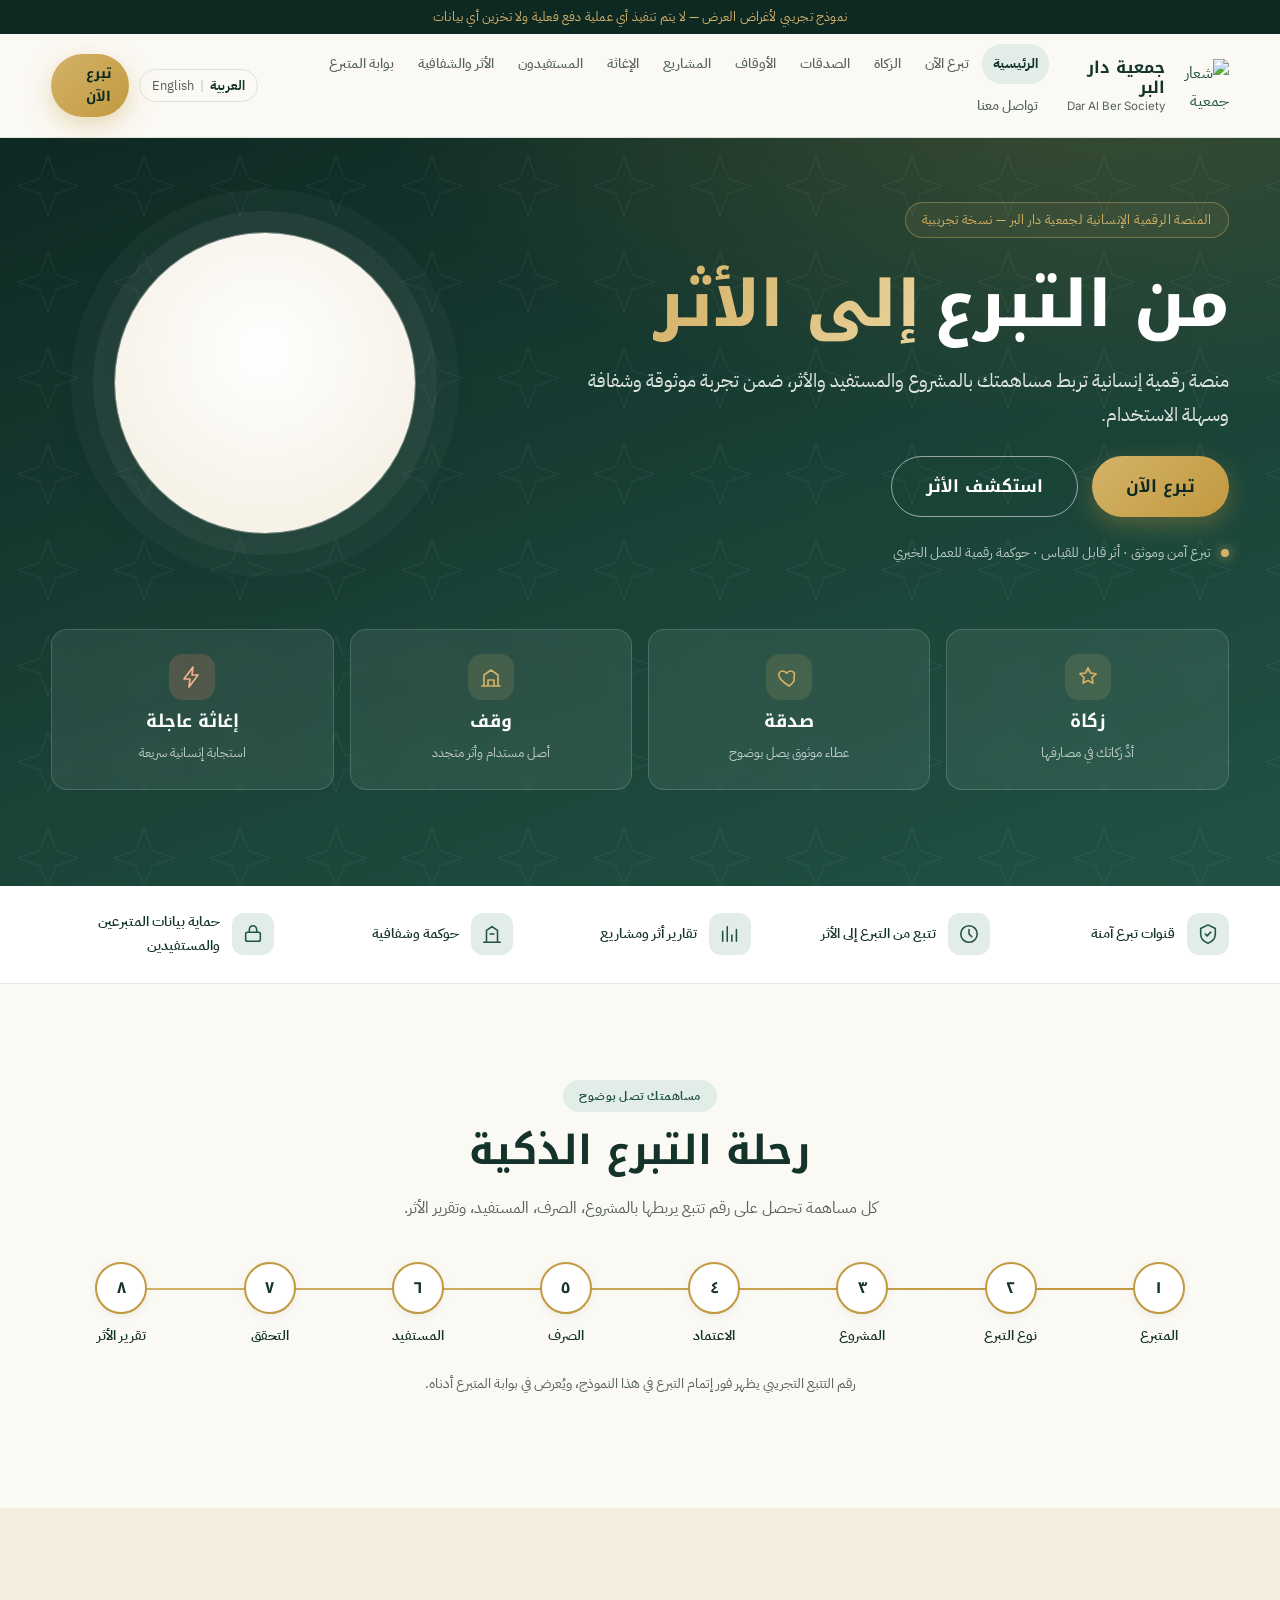
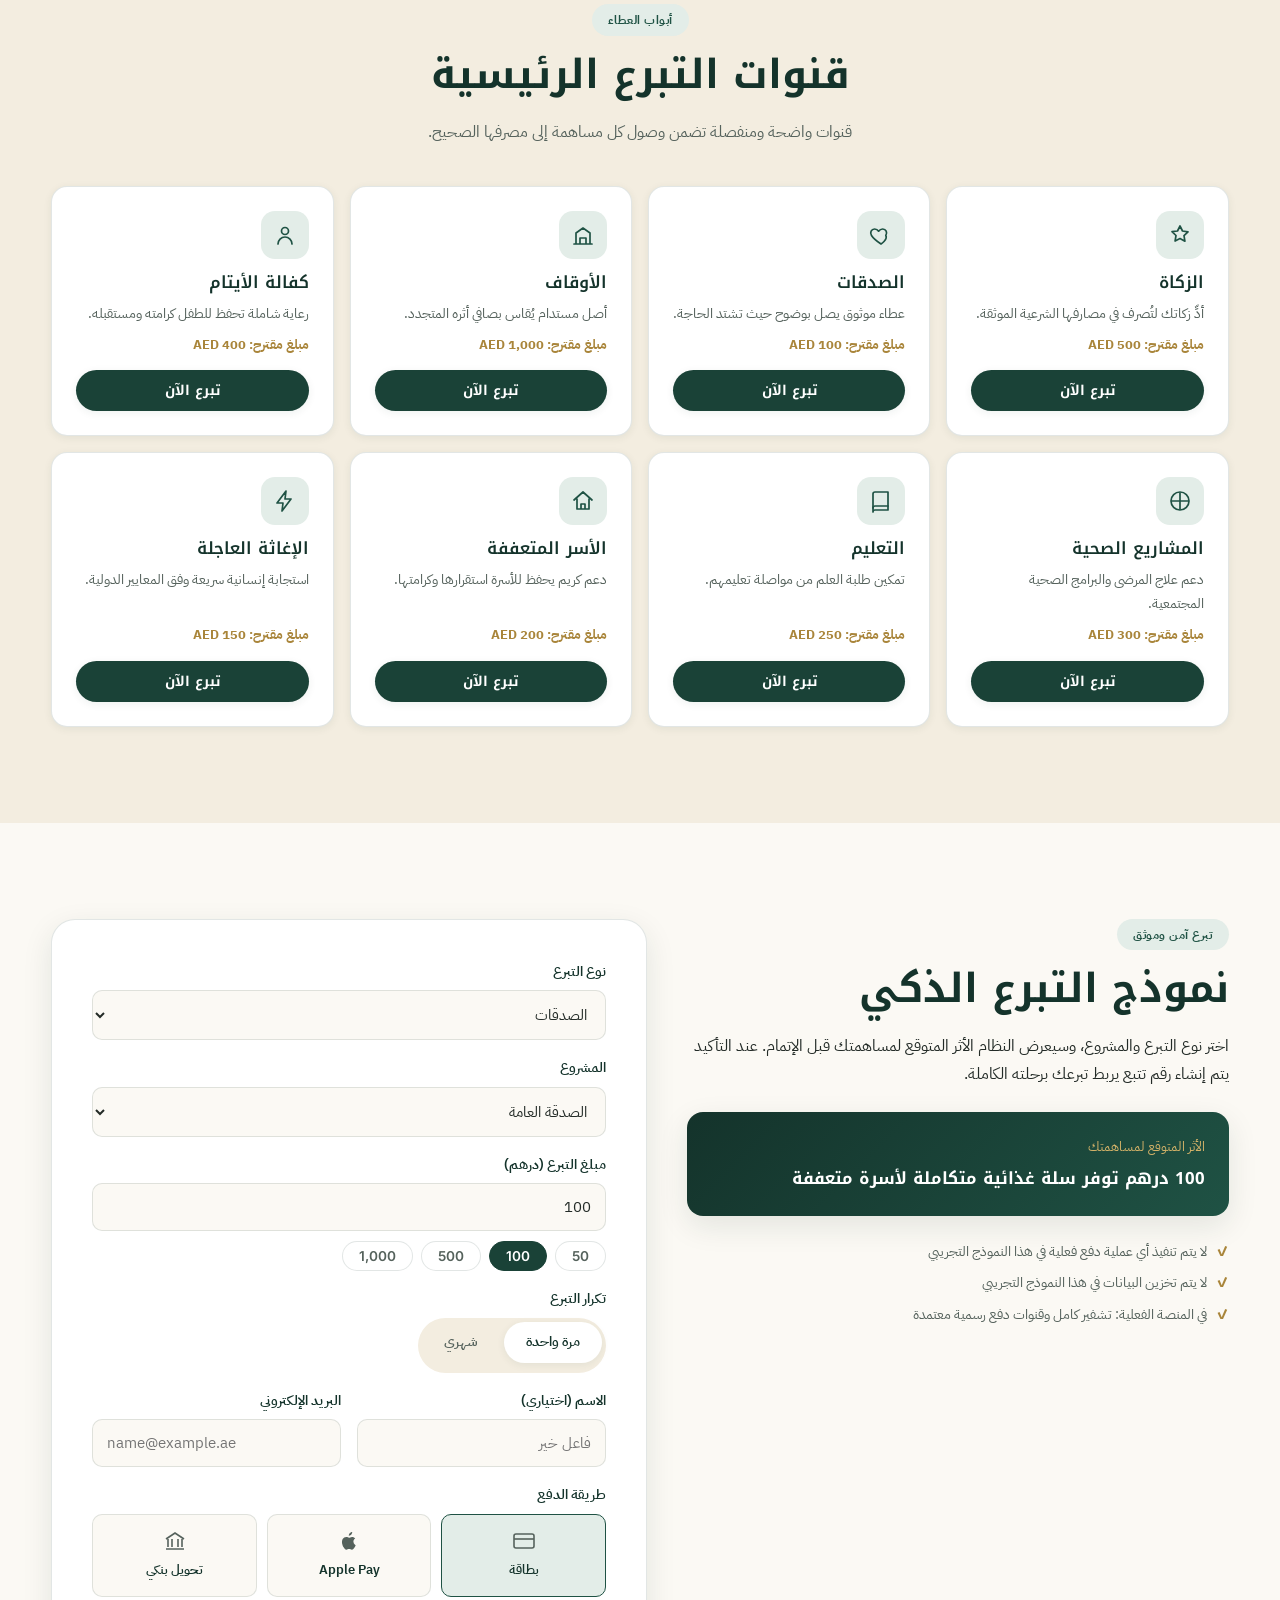
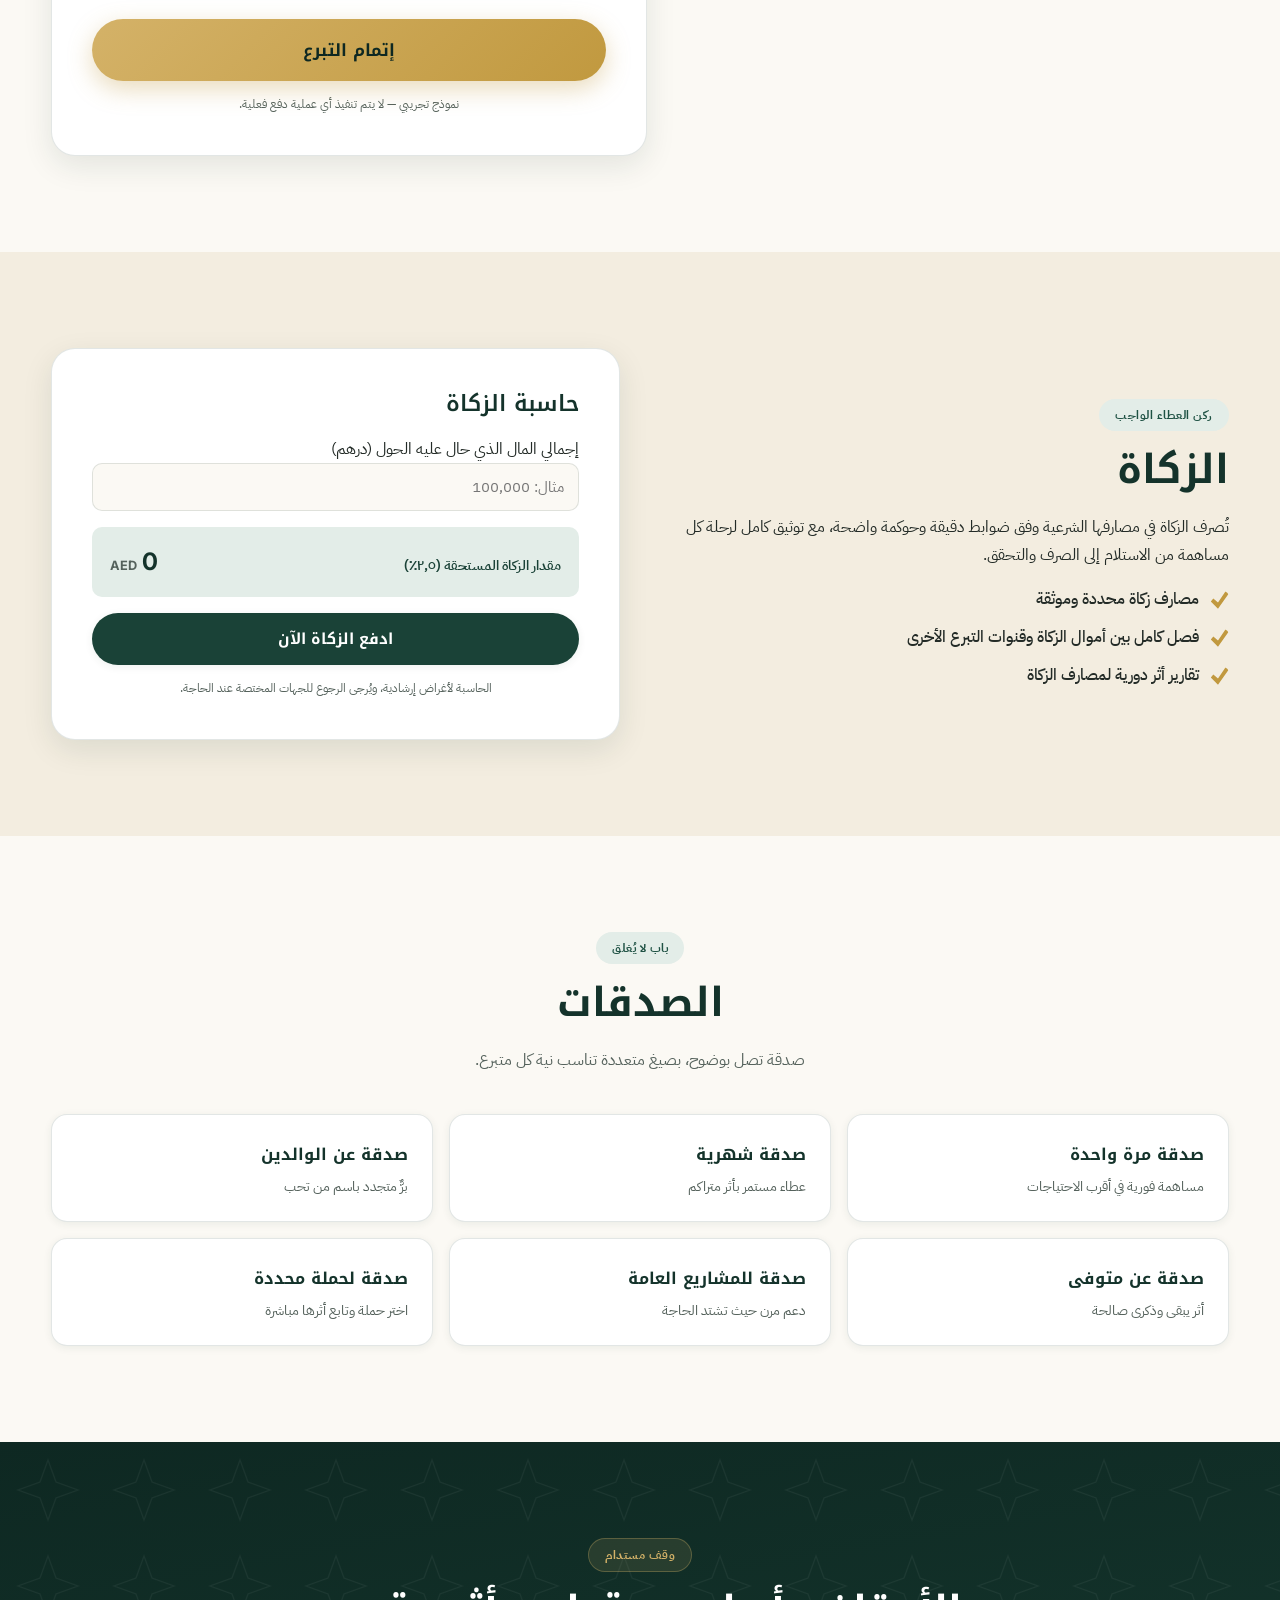
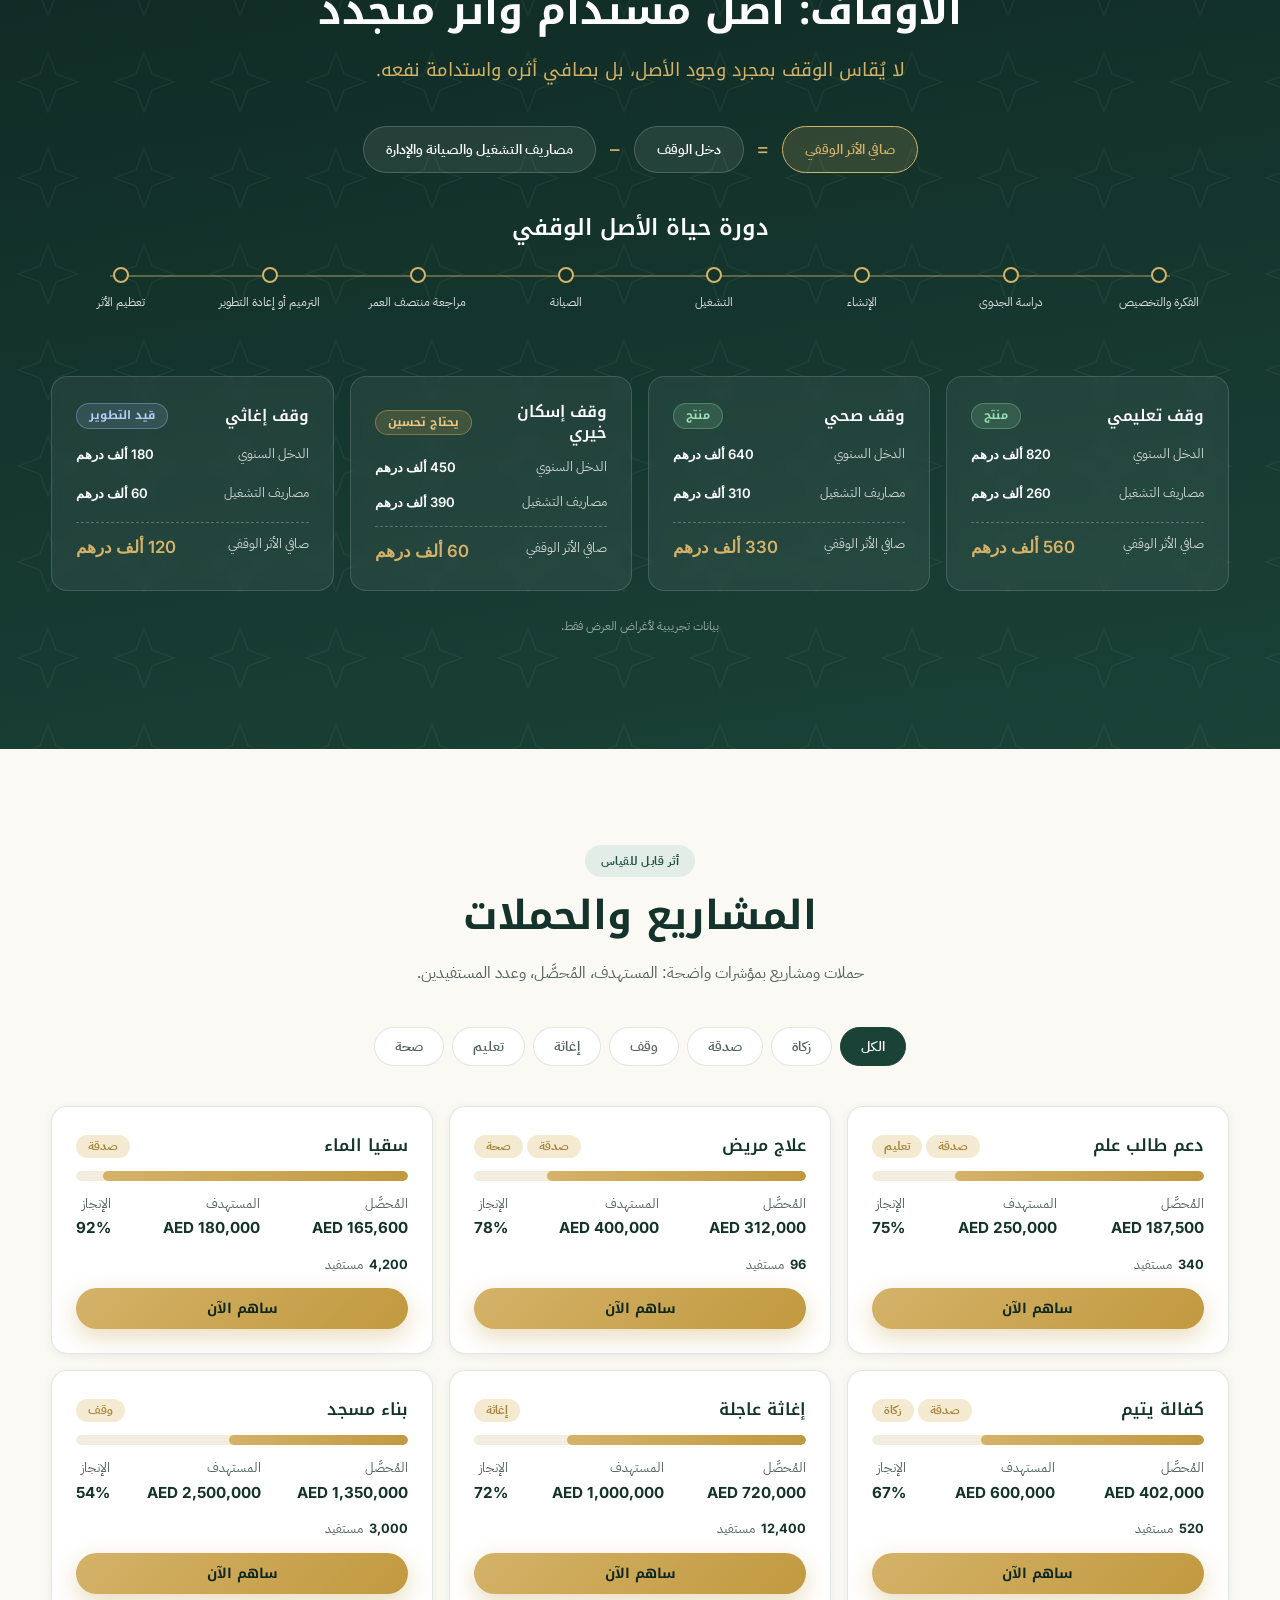
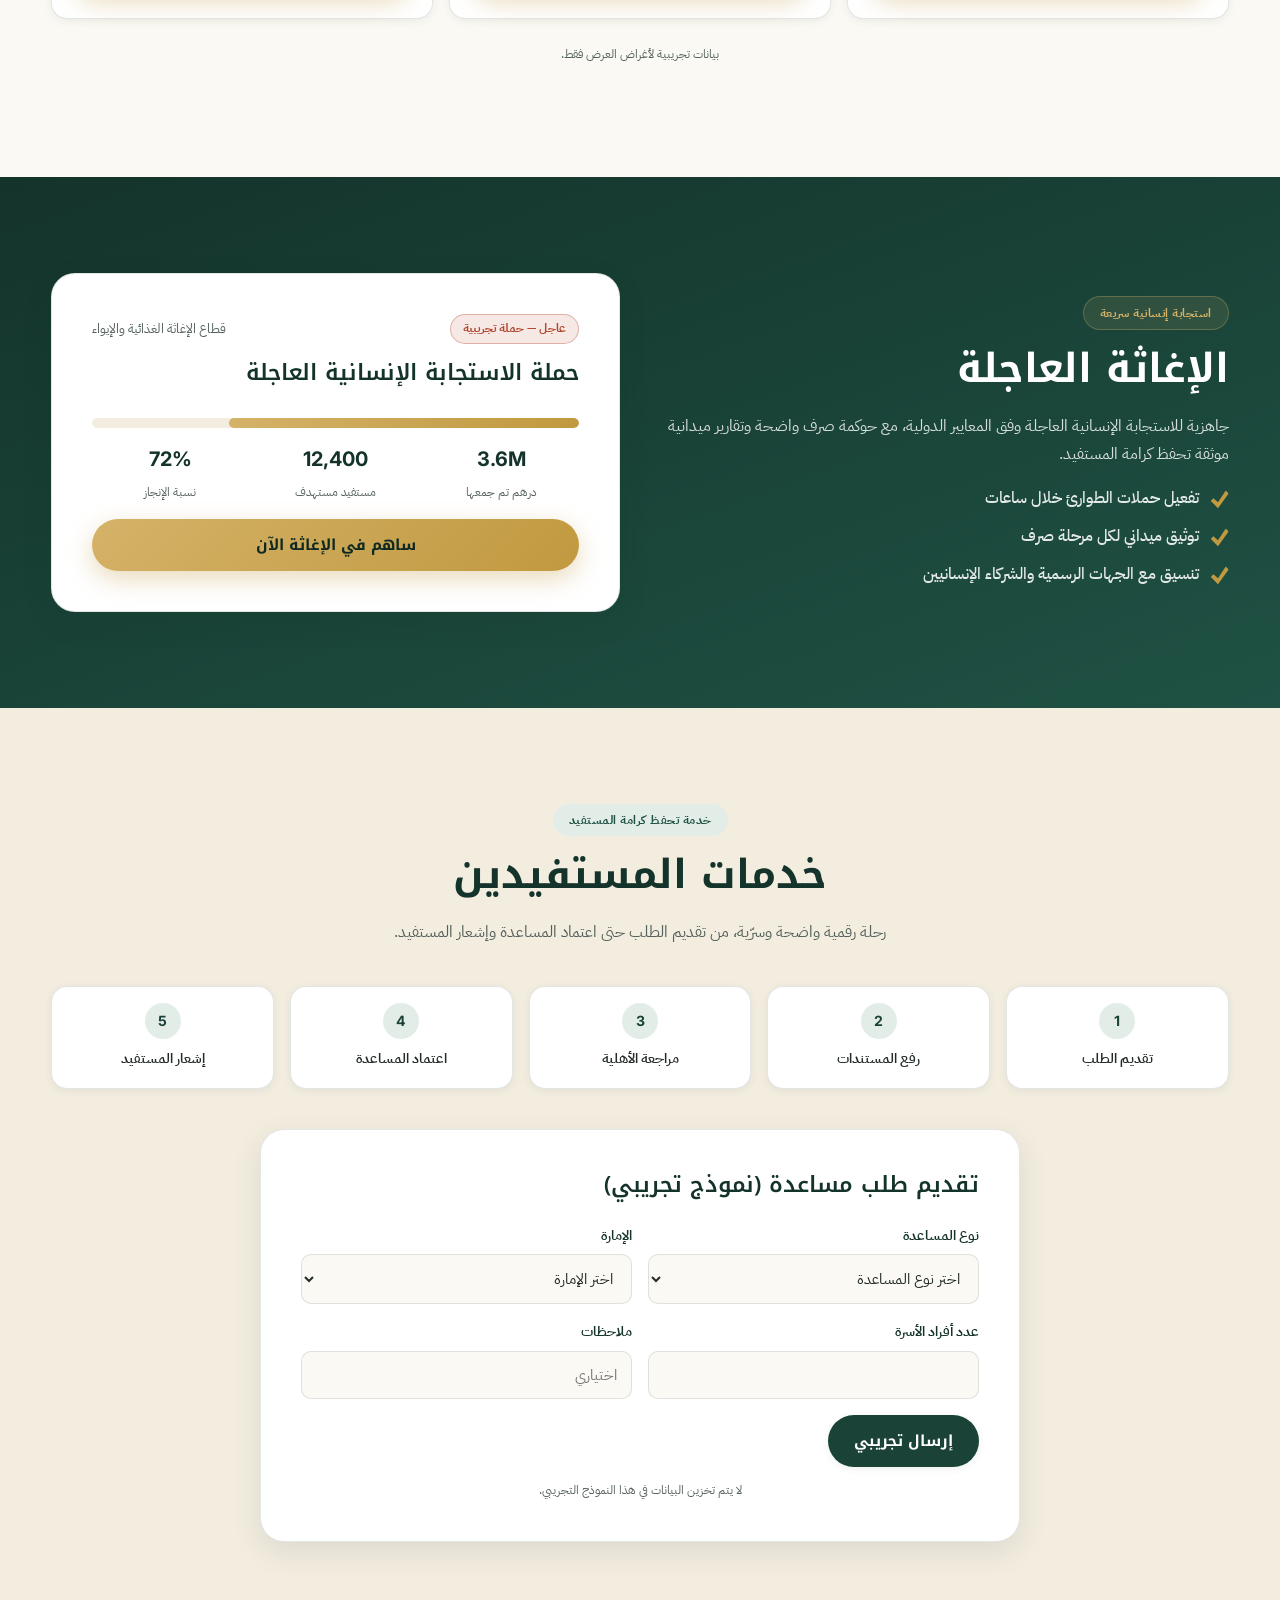
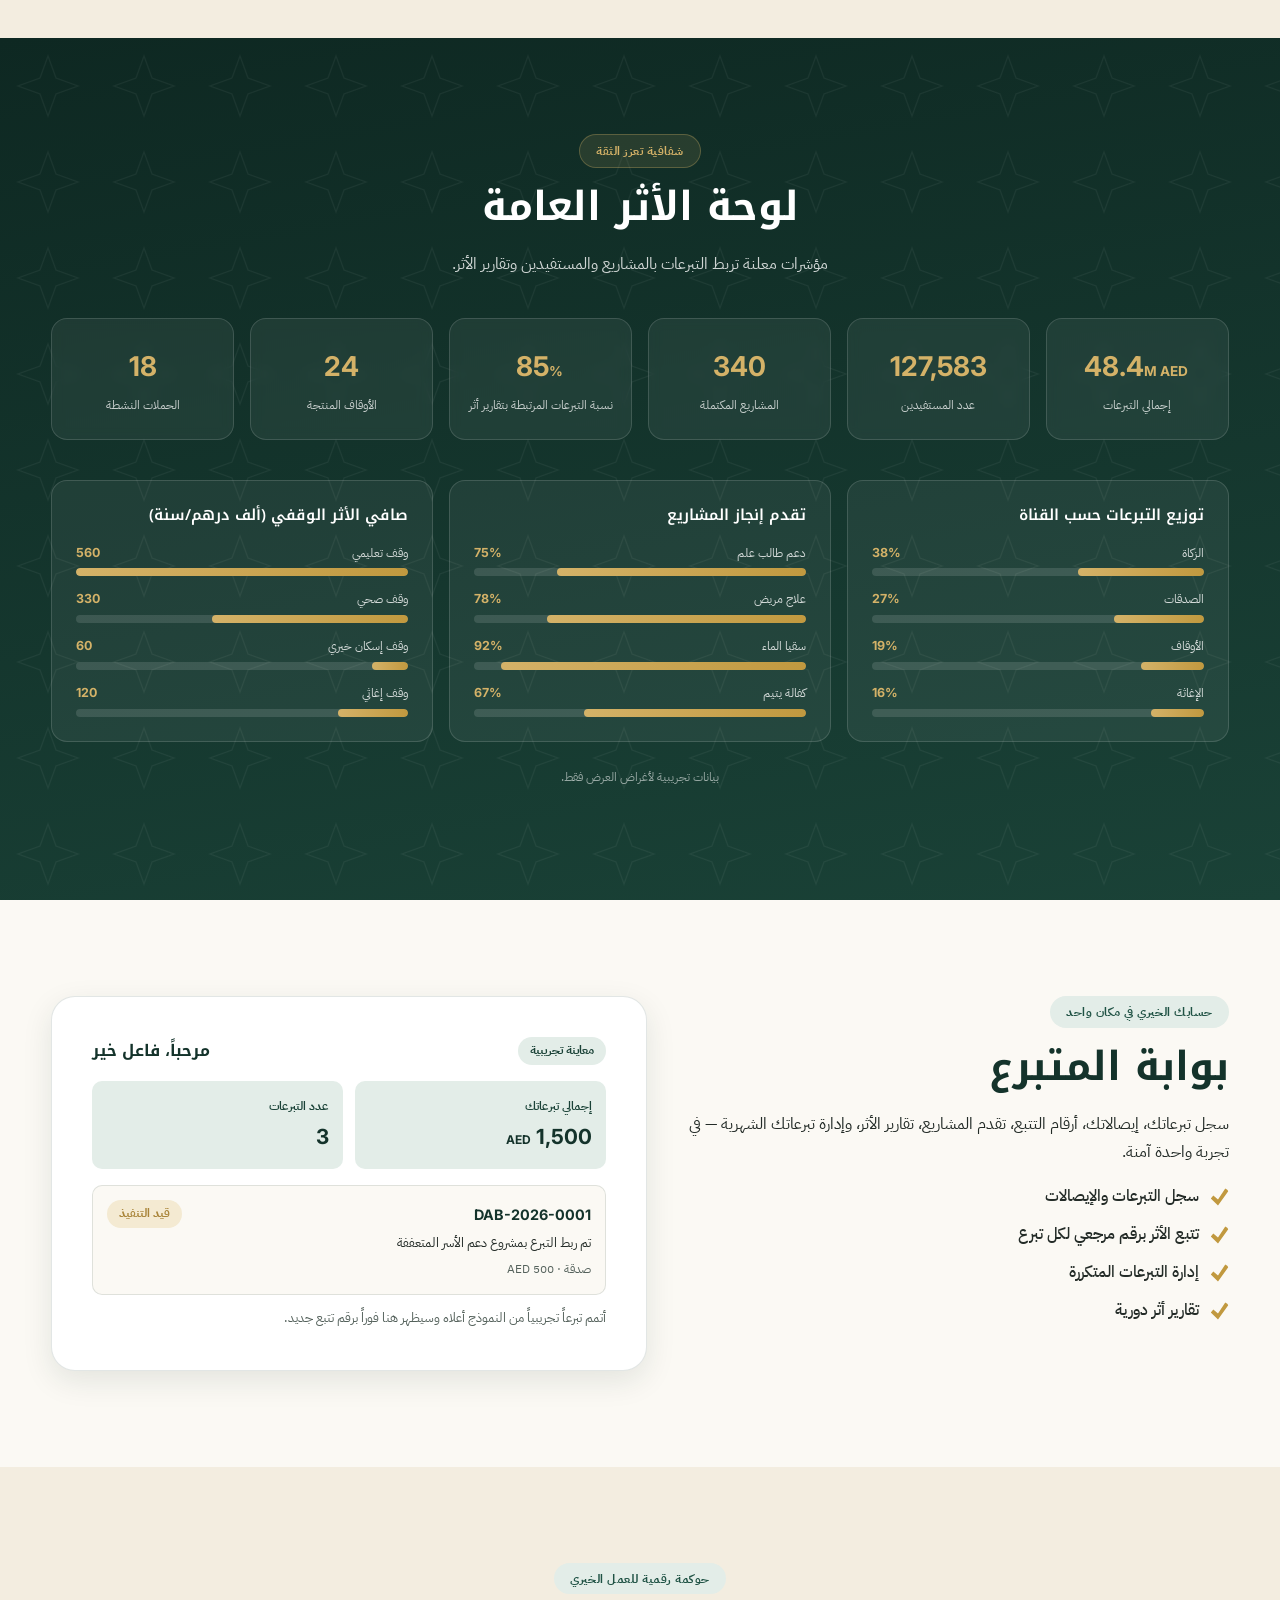
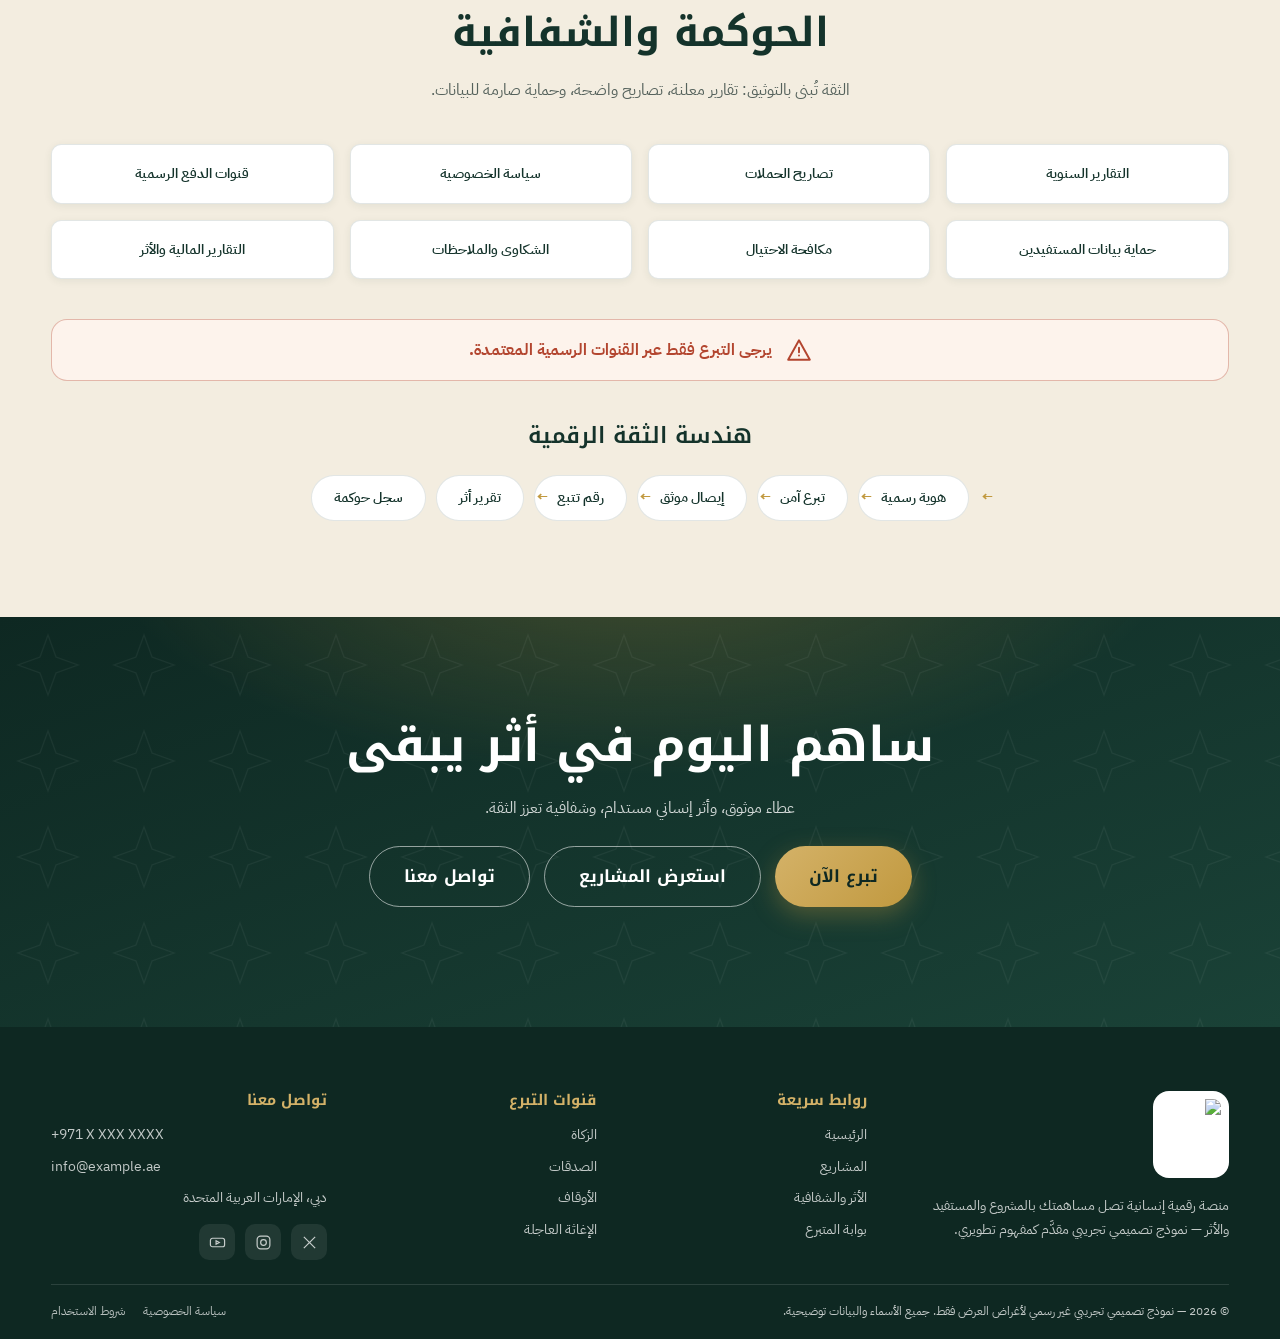
==== index.html @ 277e6bea "Add files via upload" ====
<!DOCTYPE html>
<html lang="ar" dir="rtl">
<head>
  <meta charset="UTF-8">
  <meta name="viewport" content="width=device-width, initial-scale=1.0">
  <title>جمعية دار البر | من التبرع إلى الأثر — منصة رقمية إنسانية</title>
  <meta name="description" content="نموذج تجريبي لمنصة جمعية دار البر الرقمية: تبرع آمن وموثق، زكاة، صدقات، أوقاف مستدامة، إغاثة عاجلة، وتتبع من التبرع إلى الأثر ضمن حوكمة وشفافية.">
  <meta name="keywords" content="دار البر, تبرع, زكاة, صدقة, وقف, إغاثة, دبي, الإمارات, Dar Al Ber, donation, zakat, waqf, Dubai charity">
  <meta property="og:title" content="جمعية دار البر — من التبرع إلى الأثر">
  <meta property="og:description" content="منصة رقمية إنسانية تربط مساهمتك بالمشروع والمستفيد والأثر. نموذج تجريبي لأغراض العرض.">
  <meta property="og:type" content="website">
  <meta property="og:image" content="assets/logo.png">
  <link rel="icon" type="image/png" href="assets/logo.png">
  <link rel="preconnect" href="https://fonts.googleapis.com">
  <link rel="preconnect" href="https://fonts.gstatic.com" crossorigin>
  <link href="https://fonts.googleapis.com/css2?family=Noto+Kufi+Arabic:wght@400;500;600;700;800&family=IBM+Plex+Sans+Arabic:wght@300;400;500;600;700&family=Inter:wght@400;500;600;700&display=swap" rel="stylesheet">
  <link rel="stylesheet" href="styles.css">
</head>
<body class="preload">

  <a class="skip-link" href="#main" data-i18n="skip">تجاوز إلى المحتوى الرئيسي</a>

  <!-- ============ Demo ribbon ============ -->
  <div class="demo-ribbon" role="note">
    <span data-i18n="demoRibbon">نموذج تجريبي لأغراض العرض — لا يتم تنفيذ أي عملية دفع فعلية ولا تخزين أي بيانات</span>
  </div>

  <!-- ============ Header ============ -->
  <header class="site-header" id="siteHeader">
    <div class="container header-inner">
      <a href="#home" class="brand" aria-label="جمعية دار البر — الصفحة الرئيسية">
        <img src="assets/logo.png" alt="شعار جمعية دار البر — Dar Al Ber Society logo" class="brand-logo">
        <span class="brand-text">
          <strong data-i18n="brandAr">جمعية دار البر</strong>
          <small data-i18n="brandEn">Dar Al Ber Society</small>
        </span>
      </a>

      <nav class="main-nav" id="mainNav" aria-label="التنقل الرئيسي">
        <ul>
          <li><a href="#home" class="nav-link" data-i18n="navHome">الرئيسية</a></li>
          <li><a href="#donate" class="nav-link" data-i18n="navDonate">تبرع الآن</a></li>
          <li><a href="#zakat" class="nav-link" data-i18n="navZakat">الزكاة</a></li>
          <li><a href="#sadaqah" class="nav-link" data-i18n="navSadaqah">الصدقات</a></li>
          <li><a href="#waqf" class="nav-link" data-i18n="navWaqf">الأوقاف</a></li>
          <li><a href="#projects" class="nav-link" data-i18n="navProjects">المشاريع</a></li>
          <li><a href="#relief" class="nav-link" data-i18n="navRelief">الإغاثة</a></li>
          <li><a href="#beneficiaries" class="nav-link" data-i18n="navBenef">المستفيدون</a></li>
          <li><a href="#impact" class="nav-link" data-i18n="navImpact">الأثر والشفافية</a></li>
          <li><a href="#portal" class="nav-link" data-i18n="navPortal">بوابة المتبرع</a></li>
          <li><a href="#contact" class="nav-link" data-i18n="navContact">تواصل معنا</a></li>
        </ul>
      </nav>

      <div class="header-actions">
        <button class="lang-switch" id="langSwitch" aria-label="Switch language / تبديل اللغة">
          <span class="lang-option is-active" data-lang="ar">العربية</span>
          <span class="lang-sep">|</span>
          <span class="lang-option" data-lang="en">English</span>
        </button>
        <a href="#donate" class="btn btn-gold btn-sm header-donate" data-i18n="navDonate">تبرع الآن</a>
        <button class="menu-toggle" id="menuToggle" aria-label="فتح القائمة" aria-expanded="false" aria-controls="mainNav">
          <span></span><span></span><span></span>
        </button>
      </div>
    </div>
  </header>

  <main id="main">

  <!-- ============ 8.1 Hero ============ -->
  <section class="hero" id="home">
    <div class="hero-pattern" aria-hidden="true"></div>
    <div class="container hero-inner">
      <div class="hero-copy reveal">
        <span class="hero-eyebrow" data-i18n="heroEyebrow">المنصة الرقمية الإنسانية لجمعية دار البر — نسخة تجريبية</span>
        <h1 class="hero-title">
          <span data-i18n="heroTitle1">من التبرع</span>
          <span class="gold-word" data-i18n="heroTitle2">إلى الأثر</span>
        </h1>
        <p class="hero-sub" data-i18n="heroSub">منصة رقمية إنسانية تربط مساهمتك بالمشروع والمستفيد والأثر، ضمن تجربة موثوقة وشفافة وسهلة الاستخدام.</p>
        <div class="hero-ctas">
          <a href="#donate" class="btn btn-gold btn-lg" data-i18n="ctaDonate">تبرع الآن</a>
          <a href="#impact" class="btn btn-outline-light btn-lg" data-i18n="ctaExplore">استكشف الأثر</a>
        </div>
        <div class="hero-trust-line">
          <span class="dot" aria-hidden="true"></span>
          <span data-i18n="heroTrust">تبرع آمن وموثق · أثر قابل للقياس · حوكمة رقمية للعمل الخيري</span>
        </div>
      </div>
      <div class="hero-visual reveal" aria-hidden="true">
        <div class="hero-logo-ring">
          <img src="assets/logo.png" alt="" class="hero-logo">
        </div>
      </div>
    </div>

    <div class="container hero-quick">
      <a href="#donate" class="quick-card reveal" data-donate-type="zakat">
        <span class="quick-icon" aria-hidden="true">
          <svg viewBox="0 0 24 24"><path d="M12 3l2.5 5 5.5.8-4 3.9.9 5.5-4.9-2.6L7.1 18l.9-5.5-4-3.9L9.5 8z"/></svg>
        </span>
        <strong data-i18n="qZakat">زكاة</strong>
        <span data-i18n="qZakatSub">أدِّ زكاتك في مصارفها</span>
      </a>
      <a href="#donate" class="quick-card reveal" data-donate-type="sadaqah">
        <span class="quick-icon" aria-hidden="true">
          <svg viewBox="0 0 24 24"><path d="M12 21s-7-4.6-9.5-8.5C.6 9.6 2.3 6 5.6 6c2 0 3.3 1.1 4 2.2C10.4 7.1 11.7 6 13.7 6c3.3 0 5 3.6 3.1 6.5C19 16.4 12 21 12 21z"/></svg>
        </span>
        <strong data-i18n="qSadaqah">صدقة</strong>
        <span data-i18n="qSadaqahSub">عطاء موثوق يصل بوضوح</span>
      </a>
      <a href="#donate" class="quick-card reveal" data-donate-type="waqf">
        <span class="quick-icon" aria-hidden="true">
          <svg viewBox="0 0 24 24"><path d="M3 21h18M5 21V10l7-5 7 5v11M9 21v-6h6v6"/></svg>
        </span>
        <strong data-i18n="qWaqf">وقف</strong>
        <span data-i18n="qWaqfSub">أصل مستدام وأثر متجدد</span>
      </a>
      <a href="#donate" class="quick-card quick-urgent reveal" data-donate-type="relief">
        <span class="quick-icon" aria-hidden="true">
          <svg viewBox="0 0 24 24"><path d="M13 2L4 14h6l-1 8 9-12h-6z"/></svg>
        </span>
        <strong data-i18n="qRelief">إغاثة عاجلة</strong>
        <span data-i18n="qReliefSub">استجابة إنسانية سريعة</span>
      </a>
    </div>
  </section>

  <!-- ============ 8.2 Trust indicators ============ -->
  <section class="trust-strip" aria-label="مؤشرات الثقة">
    <div class="container trust-grid">
      <div class="trust-item reveal">
        <span class="trust-icon" aria-hidden="true"><svg viewBox="0 0 24 24"><path d="M12 2l8 4v6c0 5-3.4 8.4-8 10-4.6-1.6-8-5-8-10V6z"/><path d="M9 12l2 2 4-4"/></svg></span>
        <span data-i18n="trust1">قنوات تبرع آمنة</span>
      </div>
      <div class="trust-item reveal">
        <span class="trust-icon" aria-hidden="true"><svg viewBox="0 0 24 24"><circle cx="12" cy="12" r="9"/><path d="M12 7v5l3 3"/></svg></span>
        <span data-i18n="trust2">تتبع من التبرع إلى الأثر</span>
      </div>
      <div class="trust-item reveal">
        <span class="trust-icon" aria-hidden="true"><svg viewBox="0 0 24 24"><path d="M4 20V9m5 11V4m5 16v-7m5 7V7"/></svg></span>
        <span data-i18n="trust3">تقارير أثر ومشاريع</span>
      </div>
      <div class="trust-item reveal">
        <span class="trust-icon" aria-hidden="true"><svg viewBox="0 0 24 24"><path d="M3 21h18M6 21V8l6-4 6 4v13M10 12h4"/></svg></span>
        <span data-i18n="trust4">حوكمة وشفافية</span>
      </div>
      <div class="trust-item reveal">
        <span class="trust-icon" aria-hidden="true"><svg viewBox="0 0 24 24"><rect x="4" y="10" width="16" height="10" rx="2"/><path d="M8 10V7a4 4 0 018 0v3"/></svg></span>
        <span data-i18n="trust5">حماية بيانات المتبرعين والمستفيدين</span>
      </div>
    </div>
  </section>

  <!-- ============ 8.3 Donation journey ============ -->
  <section class="section journey" id="journey">
    <div class="container">
      <div class="section-head reveal">
        <span class="eyebrow" data-i18n="journeyEyebrow">مساهمتك تصل بوضوح</span>
        <h2 data-i18n="journeyTitle">رحلة التبرع الذكية</h2>
        <p data-i18n="journeySub">كل مساهمة تحصل على رقم تتبع يربطها بالمشروع، الصرف، المستفيد، وتقرير الأثر.</p>
      </div>
      <ol class="journey-track" id="journeyTrack">
        <li class="journey-step reveal"><span class="j-num" data-i18n="jn1">١</span><span class="j-label" data-i18n="j1">المتبرع</span></li>
        <li class="journey-step reveal"><span class="j-num" data-i18n="jn2">٢</span><span class="j-label" data-i18n="j2">نوع التبرع</span></li>
        <li class="journey-step reveal"><span class="j-num" data-i18n="jn3">٣</span><span class="j-label" data-i18n="j3">المشروع</span></li>
        <li class="journey-step reveal"><span class="j-num" data-i18n="jn4">٤</span><span class="j-label" data-i18n="j4">الاعتماد</span></li>
        <li class="journey-step reveal"><span class="j-num" data-i18n="jn5">٥</span><span class="j-label" data-i18n="j5">الصرف</span></li>
        <li class="journey-step reveal"><span class="j-num" data-i18n="jn6">٦</span><span class="j-label" data-i18n="j6">المستفيد</span></li>
        <li class="journey-step reveal"><span class="j-num" data-i18n="jn7">٧</span><span class="j-label" data-i18n="j7">التحقق</span></li>
        <li class="journey-step reveal"><span class="j-num" data-i18n="jn8">٨</span><span class="j-label" data-i18n="j8">تقرير الأثر</span></li>
      </ol>
      <p class="journey-note reveal" data-i18n="journeyNote">رقم التتبع التجريبي يظهر فور إتمام التبرع في هذا النموذج، ويُعرض في بوابة المتبرع أدناه.</p>
    </div>
  </section>

  <!-- ============ 8.4 Donation categories ============ -->
  <section class="section categories" id="categories">
    <div class="container">
      <div class="section-head reveal">
        <span class="eyebrow" data-i18n="catEyebrow">أبواب العطاء</span>
        <h2 data-i18n="catTitle">قنوات التبرع الرئيسية</h2>
        <p data-i18n="catSub">قنوات واضحة ومنفصلة تضمن وصول كل مساهمة إلى مصرفها الصحيح.</p>
      </div>
      <div class="cat-grid" id="catGrid"><!-- rendered by app.js --></div>
    </div>
  </section>

  <!-- ============ 8.5 Smart donation form ============ -->
  <section class="section donate" id="donate">
    <div class="container donate-layout">
      <div class="donate-intro reveal">
        <span class="eyebrow" data-i18n="donEyebrow">تبرع آمن وموثق</span>
        <h2 data-i18n="donTitle">نموذج التبرع الذكي</h2>
        <p data-i18n="donSub">اختر نوع التبرع والمشروع، وسيعرض النظام الأثر المتوقع لمساهمتك قبل الإتمام. عند التأكيد يتم إنشاء رقم تتبع يربط تبرعك برحلته الكاملة.</p>
        <div class="donate-impact-card" id="impactPreview" aria-live="polite">
          <span class="impact-label" data-i18n="impactLabel">الأثر المتوقع لمساهمتك</span>
          <strong id="impactText">١٠٠ درهم توفر سلة غذائية متكاملة لأسرة متعففة</strong>
        </div>
        <ul class="donate-assurances">
          <li data-i18n="assure1">لا يتم تنفيذ أي عملية دفع فعلية في هذا النموذج التجريبي</li>
          <li data-i18n="assure2">لا يتم تخزين البيانات في هذا النموذج التجريبي</li>
          <li data-i18n="assure3">في المنصة الفعلية: تشفير كامل وقنوات دفع رسمية معتمدة</li>
        </ul>
      </div>

      <form class="donate-form card reveal" id="donateForm" novalidate>
        <div class="form-row">
          <label for="donType" data-i18n="fType">نوع التبرع</label>
          <select id="donType" required>
            <option value="zakat">الزكاة</option>
            <option value="sadaqah" selected>الصدقات</option>
            <option value="waqf">الأوقاف</option>
            <option value="relief">الإغاثة العاجلة</option>
          </select>
        </div>
        <div class="form-row">
          <label for="donProject" data-i18n="fProject">المشروع</label>
          <select id="donProject" required></select>
        </div>
        <div class="form-row">
          <label for="donAmount" data-i18n="fAmount">مبلغ التبرع (درهم)</label>
          <div class="amount-wrap">
            <input type="number" id="donAmount" min="10" step="10" value="100" required inputmode="numeric">
            <div class="amount-chips" role="group" aria-label="مبالغ مقترحة">
              <button type="button" class="chip" data-amount="50">50</button>
              <button type="button" class="chip is-active" data-amount="100">100</button>
              <button type="button" class="chip" data-amount="500">500</button>
              <button type="button" class="chip" data-amount="1000">1,000</button>
            </div>
          </div>
        </div>
        <div class="form-row">
          <span class="field-label" data-i18n="fFreq">تكرار التبرع</span>
          <div class="seg" role="radiogroup" aria-label="تكرار التبرع">
            <label class="seg-opt"><input type="radio" name="freq" value="once" checked><span data-i18n="fOnce">مرة واحدة</span></label>
            <label class="seg-opt"><input type="radio" name="freq" value="monthly"><span data-i18n="fMonthly">شهري</span></label>
          </div>
        </div>
        <div class="form-row form-split">
          <div>
            <label for="donName" data-i18n="fName">الاسم (اختياري)</label>
            <input type="text" id="donName" autocomplete="off" placeholder="فاعل خير" data-i18n-ph="fNamePh">
          </div>
          <div>
            <label for="donEmail" data-i18n="fEmail">البريد الإلكتروني</label>
            <input type="email" id="donEmail" required autocomplete="off" placeholder="name@example.ae" dir="ltr">
            <span class="field-error" id="emailError" data-i18n="fEmailErr">يرجى إدخال بريد إلكتروني صحيح</span>
          </div>
        </div>
        <div class="form-row">
          <span class="field-label" data-i18n="fPay">طريقة الدفع</span>
          <div class="pay-methods" role="radiogroup" aria-label="طريقة الدفع">
            <label class="pay-opt"><input type="radio" name="pay" value="card" checked>
              <span class="pay-box"><svg viewBox="0 0 24 24" aria-hidden="true"><rect x="2" y="5" width="20" height="14" rx="2"/><path d="M2 10h20"/></svg><span data-i18n="payCard">بطاقة</span></span></label>
            <label class="pay-opt"><input type="radio" name="pay" value="applepay">
              <span class="pay-box"><svg viewBox="0 0 24 24" aria-hidden="true"><path d="M16.4 12.6c0-2 1.7-3 1.8-3.1-1-1.4-2.5-1.6-3-1.6-1.3-.1-2.5.8-3.2.8-.7 0-1.7-.8-2.8-.7-1.4 0-2.7.8-3.5 2.1-1.5 2.6-.4 6.4 1.1 8.5.7 1 1.5 2.2 2.6 2.1 1-.1 1.4-.7 2.7-.7s1.6.7 2.8.7c1.1 0 1.9-1 2.6-2.1.8-1.2 1.1-2.3 1.2-2.4-.1 0-2.2-.9-2.3-3.6zM14.3 5.6c.6-.7 1-1.7.9-2.6-.9 0-1.9.6-2.5 1.3-.5.6-1 1.6-.9 2.5 1 .1 2-.5 2.5-1.2z"/></svg><span>Apple Pay</span></span></label>
            <label class="pay-opt"><input type="radio" name="pay" value="bank">
              <span class="pay-box"><svg viewBox="0 0 24 24" aria-hidden="true"><path d="M3 10l9-6 9 6M5 10v8m4-8v8m6-8v8m4-8v8M3 20h18"/></svg><span data-i18n="payBank">تحويل بنكي</span></span></label>
          </div>
        </div>
        <button type="submit" class="btn btn-gold btn-lg btn-block" data-i18n="fSubmit">إتمام التبرع</button>
        <p class="form-demo-note" data-i18n="fNote">نموذج تجريبي — لا يتم تنفيذ أي عملية دفع فعلية.</p>
      </form>
    </div>
  </section>

  <!-- ============ 8.6 Zakat ============ -->
  <section class="section zakat" id="zakat">
    <div class="container zakat-layout">
      <div class="zakat-copy reveal">
        <span class="eyebrow" data-i18n="zEyebrow">ركن العطاء الواجب</span>
        <h2 data-i18n="zTitle">الزكاة</h2>
        <p data-i18n="zSub">تُصرف الزكاة في مصارفها الشرعية وفق ضوابط دقيقة وحوكمة واضحة، مع توثيق كامل لرحلة كل مساهمة من الاستلام إلى الصرف والتحقق.</p>
        <ul class="check-list">
          <li data-i18n="zP1">مصارف زكاة محددة وموثقة</li>
          <li data-i18n="zP2">فصل كامل بين أموال الزكاة وقنوات التبرع الأخرى</li>
          <li data-i18n="zP3">تقارير أثر دورية لمصارف الزكاة</li>
        </ul>
      </div>
      <div class="zakat-calc card reveal">
        <h3 data-i18n="zCalcTitle">حاسبة الزكاة</h3>
        <label for="zakatInput" data-i18n="zCalcLabel">إجمالي المال الذي حال عليه الحول (درهم)</label>
        <input type="number" id="zakatInput" min="0" step="100" placeholder="مثال: 100,000" inputmode="numeric" data-i18n-ph="zCalcPh">
        <div class="zakat-result" aria-live="polite">
          <span data-i18n="zCalcDue">مقدار الزكاة المستحقة (٢٫٥٪)</span>
          <strong id="zakatResult">0 <small>AED</small></strong>
        </div>
        <button class="btn btn-green btn-block" id="zakatPayBtn" data-i18n="zCalcCta">ادفع الزكاة الآن</button>
        <p class="calc-disclaimer" data-i18n="zCalcDisc">الحاسبة لأغراض إرشادية، ويُرجى الرجوع للجهات المختصة عند الحاجة.</p>
      </div>
    </div>
  </section>

  <!-- ============ 8.7 Sadaqah ============ -->
  <section class="section sadaqah" id="sadaqah">
    <div class="container">
      <div class="section-head reveal">
        <span class="eyebrow" data-i18n="sEyebrow">باب لا يُغلق</span>
        <h2 data-i18n="sTitle">الصدقات</h2>
        <p data-i18n="sSub">صدقة تصل بوضوح، بصيغ متعددة تناسب نية كل متبرع.</p>
      </div>
      <div class="sadaqah-grid">
        <button class="sadaqah-card reveal" data-donate-type="sadaqah" data-project="general"><strong data-i18n="s1">صدقة مرة واحدة</strong><span data-i18n="s1d">مساهمة فورية في أقرب الاحتياجات</span></button>
        <button class="sadaqah-card reveal" data-donate-type="sadaqah" data-project="monthly"><strong data-i18n="s2">صدقة شهرية</strong><span data-i18n="s2d">عطاء مستمر بأثر متراكم</span></button>
        <button class="sadaqah-card reveal" data-donate-type="sadaqah" data-project="parents"><strong data-i18n="s3">صدقة عن الوالدين</strong><span data-i18n="s3d">برٌّ متجدد باسم من تحب</span></button>
        <button class="sadaqah-card reveal" data-donate-type="sadaqah" data-project="deceased"><strong data-i18n="s4">صدقة عن متوفى</strong><span data-i18n="s4d">أثر يبقى وذكرى صالحة</span></button>
        <button class="sadaqah-card reveal" data-donate-type="sadaqah" data-project="general"><strong data-i18n="s5">صدقة للمشاريع العامة</strong><span data-i18n="s5d">دعم مرن حيث تشتد الحاجة</span></button>
        <button class="sadaqah-card reveal" data-donate-type="sadaqah" data-project="campaign"><strong data-i18n="s6">صدقة لحملة محددة</strong><span data-i18n="s6d">اختر حملة وتابع أثرها مباشرة</span></button>
      </div>
    </div>
  </section>

  <!-- ============ 8.8 Waqf ============ -->
  <section class="section waqf" id="waqf">
    <div class="container">
      <div class="section-head section-head-light reveal">
        <span class="eyebrow eyebrow-gold" data-i18n="wEyebrow">وقف مستدام</span>
        <h2 data-i18n="wTitle">الأوقاف: أصل مستدام وأثر متجدد</h2>
        <p class="waqf-thesis" data-i18n="wThesis">لا يُقاس الوقف بمجرد وجود الأصل، بل بصافي أثره واستدامة نفعه.</p>
      </div>

      <div class="waqf-formula reveal" role="img" aria-label="صافي الأثر الوقفي يساوي دخل الوقف ناقص مصاريف التشغيل والصيانة والإدارة">
        <span class="wf-term wf-net" data-i18n="wfNet">صافي الأثر الوقفي</span>
        <span class="wf-op">=</span>
        <span class="wf-term" data-i18n="wfIncome">دخل الوقف</span>
        <span class="wf-op">−</span>
        <span class="wf-term" data-i18n="wfExp">مصاريف التشغيل والصيانة والإدارة</span>
      </div>

      <h3 class="waqf-sub reveal" data-i18n="wLifecycle">دورة حياة الأصل الوقفي</h3>
      <ol class="lifecycle" id="waqfLifecycle">
        <li class="lc-step reveal"><span data-i18n="lc1">الفكرة والتخصيص</span></li>
        <li class="lc-step reveal"><span data-i18n="lc2">دراسة الجدوى</span></li>
        <li class="lc-step reveal"><span data-i18n="lc3">الإنشاء</span></li>
        <li class="lc-step reveal"><span data-i18n="lc4">التشغيل</span></li>
        <li class="lc-step reveal"><span data-i18n="lc5">الصيانة</span></li>
        <li class="lc-step reveal"><span data-i18n="lc6">مراجعة منتصف العمر</span></li>
        <li class="lc-step reveal"><span data-i18n="lc7">الترميم أو إعادة التطوير</span></li>
        <li class="lc-step reveal"><span data-i18n="lc8">تعظيم الأثر</span></li>
      </ol>

      <div class="waqf-grid" id="waqfGrid"><!-- rendered by app.js --></div>
      <p class="demo-tag reveal" data-i18n="demoData">بيانات تجريبية لأغراض العرض فقط.</p>
    </div>
  </section>

  <!-- ============ 8.9 Projects ============ -->
  <section class="section projects" id="projects">
    <div class="container">
      <div class="section-head reveal">
        <span class="eyebrow" data-i18n="pEyebrow">أثر قابل للقياس</span>
        <h2 data-i18n="pTitle">المشاريع والحملات</h2>
        <p data-i18n="pSub">حملات ومشاريع بمؤشرات واضحة: المستهدف، المُحصَّل، وعدد المستفيدين.</p>
      </div>
      <div class="filter-bar reveal" role="group" aria-label="تصفية المشاريع">
        <button class="filter-btn is-active" data-filter="all" data-i18n="fAll">الكل</button>
        <button class="filter-btn" data-filter="zakat" data-i18n="fZakat">زكاة</button>
        <button class="filter-btn" data-filter="sadaqah" data-i18n="fSadaqah">صدقة</button>
        <button class="filter-btn" data-filter="waqf" data-i18n="fWaqf">وقف</button>
        <button class="filter-btn" data-filter="relief" data-i18n="fRelief">إغاثة</button>
        <button class="filter-btn" data-filter="education" data-i18n="fEdu">تعليم</button>
        <button class="filter-btn" data-filter="health" data-i18n="fHealth">صحة</button>
      </div>
      <div class="project-grid" id="projectGrid"><!-- rendered by app.js --></div>
      <p class="demo-tag reveal" data-i18n="demoData2">بيانات تجريبية لأغراض العرض فقط.</p>
    </div>
  </section>

  <!-- ============ 8.10 Relief ============ -->
  <section class="section relief" id="relief">
    <div class="container relief-layout">
      <div class="relief-copy reveal">
        <span class="eyebrow eyebrow-gold" data-i18n="rEyebrow">استجابة إنسانية سريعة</span>
        <h2 data-i18n="rTitle">الإغاثة العاجلة</h2>
        <p data-i18n="rSub">جاهزية للاستجابة الإنسانية العاجلة وفق المعايير الدولية، مع حوكمة صرف واضحة وتقارير ميدانية موثقة تحفظ كرامة المستفيد.</p>
        <ul class="check-list check-list-light">
          <li data-i18n="rP1">تفعيل حملات الطوارئ خلال ساعات</li>
          <li data-i18n="rP2">توثيق ميداني لكل مرحلة صرف</li>
          <li data-i18n="rP3">تنسيق مع الجهات الرسمية والشركاء الإنسانيين</li>
        </ul>
      </div>
      <article class="relief-card card reveal" aria-label="حملة إغاثة تجريبية">
        <div class="relief-card-head">
          <span class="badge badge-urgent" data-i18n="rUrgent">عاجل — حملة تجريبية</span>
          <span class="relief-loc" data-i18n="rLoc">قطاع الإغاثة الغذائية والإيواء</span>
        </div>
        <h3 data-i18n="rCardTitle">حملة الاستجابة الإنسانية العاجلة</h3>
        <div class="progress" role="progressbar" aria-valuenow="72" aria-valuemin="0" aria-valuemax="100" aria-label="نسبة الإنجاز 72%">
          <div class="progress-fill" data-progress="72"></div>
        </div>
        <div class="relief-stats">
          <div><strong data-count="3.6" data-decimals="1" data-suffix="M">0</strong><span data-i18n="rRaised">درهم تم جمعها</span></div>
          <div><strong data-count="12400" data-format="comma">0</strong><span data-i18n="rBenef">مستفيد مستهدف</span></div>
          <div><strong>72%</strong><span data-i18n="rProg">نسبة الإنجاز</span></div>
        </div>
        <button class="btn btn-gold btn-block" data-donate-type="relief" data-i18n="rCta">ساهم في الإغاثة الآن</button>
      </article>
    </div>
  </section>

  <!-- ============ 8.11 Beneficiaries ============ -->
  <section class="section beneficiaries" id="beneficiaries">
    <div class="container">
      <div class="section-head reveal">
        <span class="eyebrow" data-i18n="bEyebrow">خدمة تحفظ كرامة المستفيد</span>
        <h2 data-i18n="bTitle">خدمات المستفيدين</h2>
        <p data-i18n="bSub">رحلة رقمية واضحة وسرّية، من تقديم الطلب حتى اعتماد المساعدة وإشعار المستفيد.</p>
      </div>
      <ol class="benef-steps">
        <li class="reveal"><span class="b-num">1</span><span data-i18n="b1">تقديم الطلب</span></li>
        <li class="reveal"><span class="b-num">2</span><span data-i18n="b2">رفع المستندات</span></li>
        <li class="reveal"><span class="b-num">3</span><span data-i18n="b3">مراجعة الأهلية</span></li>
        <li class="reveal"><span class="b-num">4</span><span data-i18n="b4">اعتماد المساعدة</span></li>
        <li class="reveal"><span class="b-num">5</span><span data-i18n="b5">إشعار المستفيد</span></li>
      </ol>
      <form class="benef-form card reveal" id="benefForm" novalidate>
        <h3 data-i18n="bFormTitle">تقديم طلب مساعدة (نموذج تجريبي)</h3>
        <div class="form-split">
          <div class="form-row">
            <label for="benefType" data-i18n="bType">نوع المساعدة</label>
            <select id="benefType" required>
              <option value="" selected disabled data-i18n="bTypeSel">اختر نوع المساعدة</option>
              <option data-i18n="bT1">مساعدة غذائية</option>
              <option data-i18n="bT2">مساعدة سكنية</option>
              <option data-i18n="bT3">مساعدة تعليمية</option>
              <option data-i18n="bT4">مساعدة علاجية</option>
            </select>
          </div>
          <div class="form-row">
            <label for="benefEmirate" data-i18n="bEmirate">الإمارة</label>
            <select id="benefEmirate" required>
              <option value="" selected disabled data-i18n="bEmSel">اختر الإمارة</option>
              <option>أبوظبي</option><option>دبي</option><option>الشارقة</option>
              <option>عجمان</option><option>أم القيوين</option><option>رأس الخيمة</option><option>الفجيرة</option>
            </select>
          </div>
        </div>
        <div class="form-split">
          <div class="form-row">
            <label for="benefFamily" data-i18n="bFamily">عدد أفراد الأسرة</label>
            <input type="number" id="benefFamily" min="1" max="30" required inputmode="numeric">
          </div>
          <div class="form-row">
            <label for="benefNotes" data-i18n="bNotes">ملاحظات</label>
            <input type="text" id="benefNotes" maxlength="200" placeholder="اختياري" data-i18n-ph="bNotesPh">
          </div>
        </div>
        <button type="submit" class="btn btn-green" data-i18n="bSubmit">إرسال تجريبي</button>
        <p class="form-success" id="benefSuccess" hidden data-i18n="bSuccess">تم استلام الطلب التجريبي بنجاح.</p>
        <p class="form-demo-note" data-i18n="bNoStore">لا يتم تخزين البيانات في هذا النموذج التجريبي.</p>
      </form>
    </div>
  </section>

  <!-- ============ 8.12 Impact dashboard ============ -->
  <section class="section impact" id="impact">
    <div class="container">
      <div class="section-head section-head-light reveal">
        <span class="eyebrow eyebrow-gold" data-i18n="iEyebrow">شفافية تعزز الثقة</span>
        <h2 data-i18n="iTitle">لوحة الأثر العامة</h2>
        <p data-i18n="iSub">مؤشرات معلنة تربط التبرعات بالمشاريع والمستفيدين وتقارير الأثر.</p>
      </div>
      <div class="metric-grid">
        <div class="metric-card reveal"><strong><span data-count="48.7" data-decimals="1">0</span><small>M AED</small></strong><span data-i18n="m1">إجمالي التبرعات</span></div>
        <div class="metric-card reveal"><strong><span data-count="128450" data-format="comma">0</span></strong><span data-i18n="m2">عدد المستفيدين</span></div>
        <div class="metric-card reveal"><strong><span data-count="342">0</span></strong><span data-i18n="m3">المشاريع المكتملة</span></div>
        <div class="metric-card reveal"><strong><span data-count="86">0</span><small>%</small></strong><span data-i18n="m4">نسبة التبرعات المرتبطة بتقارير أثر</span></div>
        <div class="metric-card reveal"><strong><span data-count="24">0</span></strong><span data-i18n="m5">الأوقاف المنتجة</span></div>
        <div class="metric-card reveal"><strong><span data-count="18">0</span></strong><span data-i18n="m6">الحملات النشطة</span></div>
      </div>

      <div class="charts">
        <div class="chart-card reveal">
          <h3 data-i18n="c1Title">توزيع التبرعات حسب القناة</h3>
          <div class="bar-chart" id="distChart"><!-- rendered by app.js --></div>
        </div>
        <div class="chart-card reveal">
          <h3 data-i18n="c2Title">تقدم إنجاز المشاريع</h3>
          <div class="bar-chart" id="progChart"><!-- rendered by app.js --></div>
        </div>
        <div class="chart-card reveal">
          <h3 data-i18n="c3Title">صافي الأثر الوقفي (ألف درهم/سنة)</h3>
          <div class="bar-chart" id="waqfChart"><!-- rendered by app.js --></div>
        </div>
      </div>
      <p class="demo-tag demo-tag-light reveal" data-i18n="demoData3">بيانات تجريبية لأغراض العرض فقط.</p>
    </div>
  </section>

  <!-- ============ 8.13 Donor portal ============ -->
  <section class="section portal" id="portal">
    <div class="container portal-layout">
      <div class="portal-copy reveal">
        <span class="eyebrow" data-i18n="dpEyebrow">حسابك الخيري في مكان واحد</span>
        <h2 data-i18n="dpTitle">بوابة المتبرع</h2>
        <p data-i18n="dpSub">سجل تبرعاتك، إيصالاتك، أرقام التتبع، تقدم المشاريع، تقارير الأثر، وإدارة تبرعاتك الشهرية — في تجربة واحدة آمنة.</p>
        <ul class="check-list">
          <li data-i18n="dpF1">سجل التبرعات والإيصالات</li>
          <li data-i18n="dpF2">تتبع الأثر برقم مرجعي لكل تبرع</li>
          <li data-i18n="dpF3">إدارة التبرعات المتكررة</li>
          <li data-i18n="dpF4">تقارير أثر دورية</li>
        </ul>
      </div>
      <div class="portal-demo card reveal" aria-live="polite">
        <div class="portal-head">
          <span class="badge badge-soft" data-i18n="dpDemo">معاينة تجريبية</span>
          <span class="portal-user" data-i18n="dpUser">مرحباً، فاعل خير</span>
        </div>
        <div class="portal-summary">
          <div><span data-i18n="dpTotal">إجمالي تبرعاتك</span><strong id="portalTotal">1,500 <small>AED</small></strong></div>
          <div><span data-i18n="dpCountL">عدد التبرعات</span><strong id="portalCount">3</strong></div>
        </div>
        <ul class="portal-list" id="portalList">
          <li class="portal-item">
            <div class="pi-main"><strong>DAB-2026-0001</strong><span class="badge badge-progress" data-i18n="dpStatus">قيد التنفيذ</span></div>
            <span class="pi-sub" data-i18n="dpImpactUpd">تم ربط التبرع بمشروع دعم الأسر المتعففة</span>
            <span class="pi-meta">صدقة · 500 AED</span>
          </li>
        </ul>
        <p class="portal-hint" data-i18n="dpHint">أتمم تبرعاً تجريبياً من النموذج أعلاه وسيظهر هنا فوراً برقم تتبع جديد.</p>
      </div>
    </div>
  </section>

  <!-- ============ 8.14 Governance ============ -->
  <section class="section governance" id="governance">
    <div class="container">
      <div class="section-head reveal">
        <span class="eyebrow" data-i18n="gEyebrow">حوكمة رقمية للعمل الخيري</span>
        <h2 data-i18n="gTitle">الحوكمة والشفافية</h2>
        <p data-i18n="gSub">الثقة تُبنى بالتوثيق: تقارير معلنة، تصاريح واضحة، وحماية صارمة للبيانات.</p>
      </div>
      <div class="gov-grid">
        <div class="gov-item reveal" data-i18n="g1">التقارير السنوية</div>
        <div class="gov-item reveal" data-i18n="g2">تصاريح الحملات</div>
        <div class="gov-item reveal" data-i18n="g3">سياسة الخصوصية</div>
        <div class="gov-item reveal" data-i18n="g4">قنوات الدفع الرسمية</div>
        <div class="gov-item reveal" data-i18n="g5">حماية بيانات المستفيدين</div>
        <div class="gov-item reveal" data-i18n="g6">مكافحة الاحتيال</div>
        <div class="gov-item reveal" data-i18n="g7">الشكاوى والملاحظات</div>
        <div class="gov-item reveal" data-i18n="g8">التقارير المالية والأثر</div>
      </div>
      <div class="warning-box reveal" role="alert">
        <svg viewBox="0 0 24 24" aria-hidden="true"><path d="M12 3l10 18H2z"/><path d="M12 10v4m0 3h.01"/></svg>
        <span data-i18n="gWarn">يرجى التبرع فقط عبر القنوات الرسمية المعتمدة.</span>
      </div>
      <h3 class="trust-arch-title reveal" data-i18n="gArchTitle">هندسة الثقة الرقمية</h3>
      <ol class="trust-arch reveal">
        <li data-i18n="ga1">هوية رسمية</li>
        <li data-i18n="ga2">تبرع آمن</li>
        <li data-i18n="ga3">إيصال موثق</li>
        <li data-i18n="ga4">رقم تتبع</li>
        <li data-i18n="ga5">تقرير أثر</li>
        <li data-i18n="ga6">سجل حوكمة</li>
      </ol>
    </div>
  </section>

  <!-- ============ 8.15 Final CTA ============ -->
  <section class="final-cta" id="contact">
    <div class="container reveal">
      <h2 data-i18n="finalTitle">ساهم اليوم في أثر يبقى</h2>
      <p data-i18n="finalSub">عطاء موثوق، وأثر إنساني مستدام، وشفافية تعزز الثقة.</p>
      <div class="hero-ctas">
        <a href="#donate" class="btn btn-gold btn-lg" data-i18n="ctaDonate2">تبرع الآن</a>
        <a href="#projects" class="btn btn-outline-light btn-lg" data-i18n="ctaProjects">استعرض المشاريع</a>
        <a href="#footer" class="btn btn-outline-light btn-lg" data-i18n="ctaContact">تواصل معنا</a>
      </div>
    </div>
  </section>

  </main>

  <!-- ============ 8.16 Footer ============ -->
  <footer class="site-footer" id="footer">
    <div class="container footer-grid">
      <div class="footer-brand">
        <img src="assets/logo.png" alt="شعار جمعية دار البر" class="footer-logo">
        <p data-i18n="footMission">منصة رقمية إنسانية تصل مساهمتك بالمشروع والمستفيد والأثر — نموذج تصميمي تجريبي مقدَّم كمفهوم تطويري.</p>
      </div>
      <nav class="footer-col" aria-label="روابط سريعة">
        <h4 data-i18n="footQuick">روابط سريعة</h4>
        <a href="#home" data-i18n="navHome2">الرئيسية</a>
        <a href="#projects" data-i18n="navProjects2">المشاريع</a>
        <a href="#impact" data-i18n="navImpact2">الأثر والشفافية</a>
        <a href="#portal" data-i18n="navPortal2">بوابة المتبرع</a>
      </nav>
      <nav class="footer-col" aria-label="روابط التبرع">
        <h4 data-i18n="footDonate">قنوات التبرع</h4>
        <a href="#zakat" data-i18n="navZakat2">الزكاة</a>
        <a href="#sadaqah" data-i18n="navSadaqah2">الصدقات</a>
        <a href="#waqf" data-i18n="navWaqf2">الأوقاف</a>
        <a href="#relief" data-i18n="navRelief2">الإغاثة العاجلة</a>
      </nav>
      <div class="footer-col">
        <h4 data-i18n="footContact">تواصل معنا</h4>
        <span dir="ltr">+971 X XXX XXXX</span>
        <span dir="ltr">info@example.ae</span>
        <span data-i18n="footCity">دبي، الإمارات العربية المتحدة</span>
        <div class="social-row" aria-label="روابط التواصل الاجتماعي (عناصر شكلية)">
          <a href="#" aria-label="X"><svg viewBox="0 0 24 24"><path d="M4 4l16 16M20 4L4 20"/></svg></a>
          <a href="#" aria-label="Instagram"><svg viewBox="0 0 24 24"><rect x="3" y="3" width="18" height="18" rx="5"/><circle cx="12" cy="12" r="4"/></svg></a>
          <a href="#" aria-label="YouTube"><svg viewBox="0 0 24 24"><rect x="2" y="6" width="20" height="12" rx="3"/><path d="M10 9.5v5l4.5-2.5z"/></svg></a>
        </div>
      </div>
    </div>
    <div class="container footer-bottom">
      <span data-i18n="footCopy">© 2026 — نموذج تصميمي تجريبي غير رسمي لأغراض العرض فقط. جميع الأسماء والبيانات توضيحية.</span>
      <span class="footer-legal">
        <a href="#governance" data-i18n="footPrivacy">سياسة الخصوصية</a>
        <a href="#governance" data-i18n="footTerms">شروط الاستخدام</a>
      </span>
    </div>
  </footer>

  <!-- ============ Success modal ============ -->
  <div class="modal-backdrop" id="modalBackdrop" hidden>
    <div class="modal" role="dialog" aria-modal="true" aria-labelledby="modalTitle">
      <button class="modal-close" id="modalClose" aria-label="إغلاق">×</button>
      <div class="modal-check" aria-hidden="true">
        <svg viewBox="0 0 24 24"><path d="M4 12l5 5L20 6"/></svg>
      </div>
      <h3 id="modalTitle" data-i18n="mTitle">شكراً لعطائك الموثوق</h3>
      <p data-i18n="mSub">تم تسجيل تبرعك التجريبي بنجاح، وسيُربط بالمشروع والمستفيد وتقرير الأثر.</p>
      <div class="modal-tracking">
        <span data-i18n="mTrack">رقم التتبع التجريبي</span>
        <strong id="modalTrackId" dir="ltr">DAB-2026-0002</strong>
      </div>
      <div class="modal-summary" id="modalSummary"></div>
      <a href="#portal" class="btn btn-green btn-block" id="modalTrackLink" data-i18n="mCta">تتبع أثر تبرعك (رابط تجريبي)</a>
      <p class="form-demo-note" data-i18n="mNote">نموذج تجريبي — لم تتم معالجة أي عملية دفع فعلية.</p>
    </div>
  </div>

  <script src="app.js"></script>
</body>
</html>
---- styles.css ----
/* ============================================================
   Dar Al Ber Society — Digital Humanitarian Platform (Demo)
   Design system: emerald / gold / pearl — RTL-first
   ============================================================ */

/* ---------- 1. Tokens ---------- */
:root {
  --green-950: #0e2822;
  --green-900: #14332b;
  --green-800: #1a4237;
  --green-700: #1f5244;
  --green-600: #276a55;
  --green-100: #e3ede8;
  --gold-600: #a9853a;
  --gold-500: #c1993f;
  --gold-400: #d4b268;
  --gold-100: #f4ead2;
  --pearl: #fbf9f4;
  --sand: #f3ede0;
  --white: #ffffff;
  --ink: #232b27;
  --ink-soft: #55625c;
  --line: rgba(20, 51, 43, 0.12);
  --danger: #b3452f;

  --font-head: "Noto Kufi Arabic", "IBM Plex Sans Arabic", "Segoe UI", Tahoma, sans-serif;
  --font-body: "IBM Plex Sans Arabic", "Inter", "Segoe UI", Tahoma, sans-serif;
  --font-latin: "Inter", "Segoe UI", sans-serif;

  --radius-sm: 10px;
  --radius-md: 16px;
  --radius-lg: 24px;
  --radius-pill: 999px;

  --shadow-sm: 0 2px 8px rgba(20, 51, 43, 0.07);
  --shadow-md: 0 10px 30px rgba(20, 51, 43, 0.10);
  --shadow-lg: 0 24px 60px rgba(14, 40, 34, 0.18);
  --shadow-gold: 0 8px 24px rgba(193, 153, 63, 0.35);

  --space-1: 8px; --space-2: 16px; --space-3: 24px;
  --space-4: 40px; --space-5: 64px; --space-6: 96px;

  --transition: 0.35s cubic-bezier(0.22, 0.61, 0.36, 1);
}

/* ---------- 2. Base ---------- */
*, *::before, *::after { box-sizing: border-box; }
html { scroll-behavior: smooth; }
body {
  margin: 0;
  font-family: var(--font-body);
  color: var(--ink);
  background: var(--pearl);
  line-height: 1.75;
  -webkit-font-smoothing: antialiased;
  overflow-x: hidden;
}
h1, h2, h3, h4 { font-family: var(--font-head); line-height: 1.35; margin: 0 0 var(--space-2); color: var(--green-900); }
h2 { font-size: clamp(1.7rem, 3.4vw, 2.5rem); font-weight: 700; }
h3 { font-size: clamp(1.15rem, 2vw, 1.4rem); font-weight: 600; }
p { margin: 0 0 var(--space-2); }
img { max-width: 100%; display: block; }
a { color: var(--green-700); text-decoration: none; }
button { font-family: inherit; cursor: pointer; }
[dir="ltr"] body, html[lang="en"] body { line-height: 1.6; }
small, [dir="ltr"] strong { font-family: inherit; }
.container { width: min(1180px, 92%); margin-inline: auto; }
.section { padding-block: var(--space-6); }
:focus-visible { outline: 3px solid var(--gold-500); outline-offset: 3px; border-radius: 4px; }

.skip-link {
  position: absolute; inset-inline-start: -999px; top: 8px; z-index: 200;
  background: var(--green-900); color: #fff; padding: 10px 18px; border-radius: var(--radius-sm);
}
.skip-link:focus { inset-inline-start: 8px; }

/* Subtle eight-point-star pattern (from logo's Islamic geometry) */
.hero-pattern, .waqf::before, .impact::before, .final-cta::before {
  background-image: url("data:image/svg+xml,%3Csvg xmlns='http://www.w3.org/2000/svg' width='96' height='96' viewBox='0 0 96 96'%3E%3Cg fill='none' stroke='%23ffffff' stroke-opacity='0.05' stroke-width='1.2'%3E%3Cpath d='M48 18l8 22 22 8-22 8-8 22-8-22-22-8 22-8z'/%3E%3C/g%3E%3C/svg%3E");
}

/* ---------- 3. Demo ribbon ---------- */
.demo-ribbon {
  background: var(--green-950); color: var(--gold-400);
  text-align: center; font-size: 0.8rem; padding: 6px 12px; letter-spacing: 0.2px;
}

/* ---------- 4. Header ---------- */
.site-header {
  position: sticky; top: 0; z-index: 100;
  background: rgba(251, 249, 244, 0.92);
  backdrop-filter: blur(14px);
  border-bottom: 1px solid var(--line);
  transition: box-shadow var(--transition);
}
.site-header.is-scrolled { box-shadow: var(--shadow-md); }
.header-inner { display: flex; align-items: center; gap: var(--space-2); padding-block: 10px; }
.brand { display: flex; align-items: center; gap: 12px; }
.brand-logo { width: 52px; height: 52px; object-fit: contain; }
.brand-text { display: flex; flex-direction: column; line-height: 1.25; }
.brand-text strong { font-family: var(--font-head); font-size: 1.02rem; color: var(--green-900); }
.brand-text small { color: var(--ink-soft); font-size: 0.72rem; font-family: var(--font-latin); }

.main-nav { margin-inline-start: auto; }
.main-nav ul { display: flex; gap: 2px; list-style: none; margin: 0; padding: 0; flex-wrap: wrap; }
.nav-link {
  display: block; padding: 8px 11px; border-radius: var(--radius-pill);
  font-size: 0.86rem; font-weight: 500; color: var(--ink-soft);
  transition: color var(--transition), background var(--transition);
}
.nav-link:hover { color: var(--green-900); background: var(--green-100); }
.nav-link.is-active { color: var(--green-900); background: var(--green-100); font-weight: 700; }

.header-actions { display: flex; align-items: center; gap: 10px; margin-inline-start: 8px; }
.lang-switch {
  background: none; border: 1px solid var(--line); border-radius: var(--radius-pill);
  padding: 6px 12px; font-size: 0.8rem; color: var(--ink-soft); display: flex; gap: 6px; align-items: center;
  transition: border-color var(--transition);
}
.lang-switch:hover { border-color: var(--gold-500); }
.lang-option.is-active { color: var(--green-900); font-weight: 700; }
.lang-sep { opacity: 0.4; }

.menu-toggle { display: none; background: none; border: 0; width: 42px; height: 42px; flex-direction: column; justify-content: center; gap: 5px; align-items: center; }
.menu-toggle span { width: 22px; height: 2px; background: var(--green-900); border-radius: 2px; transition: transform var(--transition), opacity var(--transition); }
.menu-toggle.is-open span:nth-child(1) { transform: translateY(7px) rotate(45deg); }
.menu-toggle.is-open span:nth-child(2) { opacity: 0; }
.menu-toggle.is-open span:nth-child(3) { transform: translateY(-7px) rotate(-45deg); }

/* ---------- 5. Buttons ---------- */
.btn {
  display: inline-flex; align-items: center; justify-content: center; gap: 8px;
  border: 0; border-radius: var(--radius-pill); font-weight: 700; font-family: var(--font-head);
  padding: 12px 26px; font-size: 0.95rem; position: relative; overflow: hidden;
  transition: transform var(--transition), box-shadow var(--transition), background var(--transition);
}
.btn:hover { transform: translateY(-2px); }
.btn:active { transform: translateY(0); }
.btn-lg { padding: 15px 34px; font-size: 1.05rem; }
.btn-sm { padding: 8px 18px; font-size: 0.85rem; }
.btn-block { width: 100%; }
.btn-gold { background: linear-gradient(135deg, var(--gold-400), var(--gold-500)); color: var(--green-950); box-shadow: var(--shadow-gold); }
.btn-gold:hover { box-shadow: 0 12px 30px rgba(193, 153, 63, 0.5); }
.btn-green { background: var(--green-800); color: #fff; box-shadow: var(--shadow-sm); }
.btn-green:hover { background: var(--green-700); }
.btn-outline-light { background: transparent; color: #fff; border: 1.5px solid rgba(255,255,255,0.55); }
.btn-outline-light:hover { border-color: #fff; background: rgba(255,255,255,0.08); }

/* ripple */
.btn::after {
  content: ""; position: absolute; inset: 0; border-radius: inherit;
  background: radial-gradient(circle at var(--rx, 50%) var(--ry, 50%), rgba(255,255,255,0.5), transparent 40%);
  opacity: 0; transition: opacity 0.6s;
}
.btn.rippling::after { opacity: 1; transition: opacity 0s; }

/* ---------- 6. Hero ---------- */
.hero {
  position: relative; color: #fff;
  background:
    radial-gradient(1200px 600px at 85% -10%, rgba(193,153,63,0.22), transparent 60%),
    linear-gradient(160deg, var(--green-950) 0%, var(--green-800) 55%, var(--green-700) 100%);
  padding-block: var(--space-5) var(--space-6);
  overflow: hidden;
}
.hero-pattern { position: absolute; inset: 0; pointer-events: none; }
.hero-inner { position: relative; display: grid; grid-template-columns: 1.25fr 0.75fr; gap: var(--space-4); align-items: center; }
.hero-eyebrow {
  display: inline-block; font-size: 0.8rem; letter-spacing: 0.4px;
  color: var(--gold-400); border: 1px solid rgba(212,178,104,0.4);
  border-radius: var(--radius-pill); padding: 6px 16px; margin-bottom: var(--space-3);
  background: rgba(212,178,104,0.08);
}
.hero-title {
  color: #fff; font-size: clamp(2.3rem, 5.5vw, 4rem); font-weight: 800;
  display: flex; flex-wrap: wrap; gap: 0 14px; margin-bottom: var(--space-2);
}
.gold-word {
  background: linear-gradient(120deg, var(--gold-400), #e9d29a);
  -webkit-background-clip: text; background-clip: text; color: transparent;
}
.hero-sub { color: rgba(255,255,255,0.85); font-size: clamp(1rem, 1.6vw, 1.2rem); max-width: 34em; margin-bottom: var(--space-3); }
.hero-ctas { display: flex; flex-wrap: wrap; gap: 14px; margin-bottom: var(--space-3); }
.hero-trust-line { display: flex; align-items: center; gap: 10px; color: rgba(255,255,255,0.7); font-size: 0.85rem; }
.hero-trust-line .dot { width: 8px; height: 8px; border-radius: 50%; background: var(--gold-400); box-shadow: 0 0 12px var(--gold-400); }

.hero-visual { display: flex; justify-content: center; }
.hero-logo-ring {
  width: min(300px, 60vw); aspect-ratio: 1; border-radius: 50%;
  background: radial-gradient(circle at 50% 40%, #ffffff 0%, #f6f2e8 70%);
  display: grid; place-items: center; position: relative;
  box-shadow: var(--shadow-lg), 0 0 0 1px rgba(255,255,255,0.35), 0 0 0 22px rgba(255,255,255,0.05), 0 0 0 44px rgba(255,255,255,0.03);
  animation: floaty 7s ease-in-out infinite;
}
.hero-logo { width: 78%; }
@keyframes floaty { 0%,100% { transform: translateY(0); } 50% { transform: translateY(-12px); } }

.hero-quick {
  position: relative; margin-top: var(--space-5);
  display: grid; grid-template-columns: repeat(4, 1fr); gap: var(--space-2);
}
.quick-card {
  background: rgba(255,255,255,0.07); border: 1px solid rgba(255,255,255,0.16);
  backdrop-filter: blur(8px); border-radius: var(--radius-md);
  padding: var(--space-3) var(--space-2); color: #fff; text-align: center;
  display: flex; flex-direction: column; gap: 6px; align-items: center;
  transition: transform var(--transition), background var(--transition), border-color var(--transition), box-shadow var(--transition);
}
.quick-card:hover { transform: translateY(-6px); background: rgba(255,255,255,0.13); border-color: var(--gold-400); box-shadow: var(--shadow-lg); }
.quick-card strong { font-family: var(--font-head); font-size: 1.1rem; }
.quick-card span:last-child { color: rgba(255,255,255,0.7); font-size: 0.8rem; }
.quick-icon { width: 46px; height: 46px; border-radius: 14px; display: grid; place-items: center; background: rgba(212,178,104,0.15); }
.quick-icon svg { width: 24px; height: 24px; fill: none; stroke: var(--gold-400); stroke-width: 1.7; stroke-linecap: round; stroke-linejoin: round; }
.quick-urgent .quick-icon { background: rgba(255, 140, 100, 0.18); }
.quick-urgent .quick-icon svg { stroke: #f3b28f; }

/* ---------- 7. Trust strip ---------- */
.trust-strip { background: var(--white); border-bottom: 1px solid var(--line); padding-block: var(--space-3); }
.trust-grid { display: grid; grid-template-columns: repeat(5, 1fr); gap: var(--space-2); }
.trust-item { display: flex; align-items: center; gap: 12px; font-size: 0.88rem; font-weight: 600; color: var(--green-900); }
.trust-icon { flex: none; width: 42px; height: 42px; border-radius: 12px; background: var(--green-100); display: grid; place-items: center; }
.trust-icon svg { width: 22px; height: 22px; fill: none; stroke: var(--green-700); stroke-width: 1.7; stroke-linecap: round; stroke-linejoin: round; }

/* ---------- 8. Section headers ---------- */
.section-head { max-width: 720px; margin-inline: auto; text-align: center; margin-bottom: var(--space-4); }
.section-head p { color: var(--ink-soft); }
.section-head-light h2, .section-head-light p { color: #fff; }
.section-head-light p { opacity: 0.8; }
.eyebrow {
  display: inline-block; font-size: 0.78rem; font-weight: 700; letter-spacing: 0.5px;
  color: var(--green-700); background: var(--green-100);
  padding: 5px 16px; border-radius: var(--radius-pill); margin-bottom: 12px;
}
.eyebrow-gold { color: var(--gold-400); background: rgba(212,178,104,0.12); border: 1px solid rgba(212,178,104,0.3); }

/* ---------- 9. Journey (gold thread signature) ---------- */
.journey { background: var(--pearl); }
.journey-track {
  list-style: none; margin: 0; padding: 0;
  display: grid; grid-template-columns: repeat(8, 1fr); gap: 8px;
  position: relative; counter-reset: step;
}
.journey-track::before {
  content: ""; position: absolute; top: 26px; inset-inline: 6%;
  height: 2px; background: linear-gradient(90deg, var(--gold-400), var(--gold-500));
  transform: scaleX(0); transform-origin: right;
  transition: transform 1.6s cubic-bezier(0.22, 0.61, 0.36, 1);
}
[dir="ltr"] .journey-track::before { transform-origin: left; }
.journey-track.is-drawn::before { transform: scaleX(1); }
.journey-step { display: flex; flex-direction: column; align-items: center; gap: 10px; text-align: center; position: relative; z-index: 1; }
.j-num {
  width: 52px; height: 52px; border-radius: 50%; display: grid; place-items: center;
  background: var(--white); border: 2px solid var(--gold-500); color: var(--green-900);
  font-family: var(--font-head); font-weight: 700; box-shadow: var(--shadow-sm);
  transition: background var(--transition), color var(--transition), transform var(--transition);
}
.journey-step:hover .j-num { background: var(--gold-500); color: #fff; transform: scale(1.08); }
.j-label { font-size: 0.85rem; font-weight: 600; color: var(--green-900); }
.journey-note { text-align: center; color: var(--ink-soft); font-size: 0.88rem; margin-top: var(--space-3); }

/* ---------- 10. Category cards ---------- */
.categories { background: var(--sand); }
.cat-grid { display: grid; grid-template-columns: repeat(4, 1fr); gap: var(--space-2); }
.cat-card {
  background: var(--white); border-radius: var(--radius-md); padding: var(--space-3);
  border: 1px solid var(--line); box-shadow: var(--shadow-sm);
  display: flex; flex-direction: column; gap: 8px;
  transition: transform var(--transition), box-shadow var(--transition), border-color var(--transition);
}
.cat-card:hover { transform: translateY(-6px); box-shadow: var(--shadow-md); border-color: var(--gold-400); }
.cat-icon { width: 48px; height: 48px; border-radius: 14px; background: var(--green-100); display: grid; place-items: center; margin-bottom: 4px; }
.cat-icon svg { width: 24px; height: 24px; fill: none; stroke: var(--green-700); stroke-width: 1.7; stroke-linecap: round; stroke-linejoin: round; }
.cat-card h3 { margin: 0; font-size: 1.05rem; }
.cat-card p { color: var(--ink-soft); font-size: 0.86rem; margin: 0; flex: 1; }
.cat-suggest { font-size: 0.8rem; color: var(--gold-600); font-weight: 700; }
.cat-card .btn { margin-top: 6px; }

/* ---------- 11. Donation form ---------- */
.donate { background: var(--pearl); }
.donate-layout { display: grid; grid-template-columns: 1fr 1.1fr; gap: var(--space-4); align-items: start; }
.card {
  background: var(--white); border-radius: var(--radius-lg); border: 1px solid var(--line);
  box-shadow: var(--shadow-md); padding: var(--space-4);
}
.donate-impact-card {
  background: linear-gradient(135deg, var(--green-900), var(--green-700));
  color: #fff; border-radius: var(--radius-md); padding: var(--space-3);
  margin-block: var(--space-3); box-shadow: var(--shadow-md);
}
.impact-label { display: block; font-size: 0.8rem; color: var(--gold-400); margin-bottom: 6px; }
#impactText { font-family: var(--font-head); font-size: 1.05rem; line-height: 1.6; display: block; }
.donate-assurances { list-style: none; padding: 0; margin: 0; color: var(--ink-soft); font-size: 0.85rem; display: grid; gap: 8px; }
.donate-assurances li { padding-inline-start: 22px; position: relative; }
.donate-assurances li::before { content: "✓"; position: absolute; inset-inline-start: 0; color: var(--gold-600); font-weight: 700; }

.form-row { margin-bottom: var(--space-2); }
.form-row label, .field-label { display: block; font-weight: 600; font-size: 0.88rem; margin-bottom: 6px; color: var(--green-900); }
input[type="text"], input[type="email"], input[type="number"], select {
  width: 100%; padding: 12px 14px; border-radius: var(--radius-sm);
  border: 1.5px solid var(--line); background: var(--pearl);
  font-family: inherit; font-size: 0.95rem; color: var(--ink);
  transition: border-color var(--transition), box-shadow var(--transition);
}
input:focus, select:focus { outline: none; border-color: var(--green-700); box-shadow: 0 0 0 4px rgba(31, 82, 68, 0.12); }
input.is-invalid { border-color: var(--danger); }
.field-error { display: none; color: var(--danger); font-size: 0.8rem; margin-top: 4px; }
input.is-invalid + .field-error, input.is-invalid ~ .field-error { display: block; }
.form-split { display: grid; grid-template-columns: 1fr 1fr; gap: var(--space-2); }

.amount-wrap { display: grid; gap: 10px; }
.amount-chips { display: flex; gap: 8px; flex-wrap: wrap; }
.chip {
  border: 1.5px solid var(--line); background: var(--white); border-radius: var(--radius-pill);
  padding: 6px 16px; font-size: 0.85rem; font-weight: 600; color: var(--ink-soft);
  transition: all var(--transition); font-family: var(--font-latin);
}
.chip:hover { border-color: var(--gold-500); color: var(--green-900); }
.chip.is-active { background: var(--green-800); border-color: var(--green-800); color: #fff; }

.seg { display: inline-flex; background: var(--sand); border-radius: var(--radius-pill); padding: 4px; gap: 4px; }
.seg-opt { position: relative; }
.seg-opt input { position: absolute; opacity: 0; pointer-events: none; }
.seg-opt span {
  display: block; padding: 8px 22px; border-radius: var(--radius-pill);
  font-size: 0.88rem; font-weight: 600; color: var(--ink-soft); cursor: pointer;
  transition: all var(--transition);
}
.seg-opt input:checked + span { background: var(--white); color: var(--green-900); box-shadow: var(--shadow-sm); }
.seg-opt input:focus-visible + span { outline: 3px solid var(--gold-500); }

.pay-methods { display: grid; grid-template-columns: repeat(3, 1fr); gap: 10px; }
.pay-opt { position: relative; }
.pay-opt input { position: absolute; opacity: 0; pointer-events: none; }
.pay-box {
  display: flex; flex-direction: column; align-items: center; gap: 6px;
  border: 1.5px solid var(--line); border-radius: var(--radius-sm);
  padding: 14px 8px; font-size: 0.82rem; font-weight: 600; cursor: pointer;
  transition: all var(--transition); background: var(--pearl); text-align: center;
}
.pay-box svg { width: 24px; height: 24px; fill: none; stroke: var(--ink-soft); stroke-width: 1.6; }
.pay-opt input[value="applepay"] ~ .pay-box svg, .pay-opt:nth-child(2) .pay-box svg { fill: var(--ink-soft); stroke: none; }
.pay-opt input:checked + .pay-box { border-color: var(--green-700); background: var(--green-100); color: var(--green-900); }
.pay-opt input:focus-visible + .pay-box { outline: 3px solid var(--gold-500); }
.form-demo-note { font-size: 0.78rem; color: var(--ink-soft); text-align: center; margin: 12px 0 0; }

/* ---------- 12. Zakat ---------- */
.zakat { background: var(--sand); }
.zakat-layout { display: grid; grid-template-columns: 1fr 1fr; gap: var(--space-4); align-items: center; }
.check-list { list-style: none; padding: 0; margin: 0; display: grid; gap: 10px; }
.check-list li { padding-inline-start: 30px; position: relative; font-weight: 500; }
.check-list li::before {
  content: ""; position: absolute; inset-inline-start: 0; top: 6px;
  width: 18px; height: 18px; border-radius: 6px; background: var(--gold-500);
  clip-path: polygon(14% 44%, 0 60%, 40% 100%, 100% 16%, 84% 0%, 40% 66%);
}
.check-list-light li { color: rgba(255,255,255,0.88); }
.zakat-calc h3 { margin-bottom: var(--space-2); }
.zakat-result {
  display: flex; align-items: baseline; justify-content: space-between; gap: 10px;
  background: var(--green-100); border-radius: var(--radius-sm);
  padding: 14px 18px; margin-block: var(--space-2);
}
.zakat-result span { font-size: 0.85rem; color: var(--green-800); font-weight: 600; }
.zakat-result strong { font-family: var(--font-latin); font-size: 1.5rem; color: var(--green-900); transition: transform 0.2s; }
.zakat-result strong.pulse { transform: scale(1.08); }
.zakat-result small { font-size: 0.8rem; color: var(--ink-soft); }
.calc-disclaimer { font-size: 0.78rem; color: var(--ink-soft); margin: 12px 0 0; text-align: center; }

/* ---------- 13. Sadaqah ---------- */
.sadaqah-grid { display: grid; grid-template-columns: repeat(3, 1fr); gap: var(--space-2); }
.sadaqah-card {
  background: var(--white); border: 1px solid var(--line); border-radius: var(--radius-md);
  padding: var(--space-3); text-align: start; display: grid; gap: 6px;
  box-shadow: var(--shadow-sm);
  transition: transform var(--transition), box-shadow var(--transition), border-color var(--transition);
}
.sadaqah-card:hover { transform: translateY(-5px); border-color: var(--gold-400); box-shadow: var(--shadow-md); }
.sadaqah-card strong { font-family: var(--font-head); font-size: 1.02rem; color: var(--green-900); }
.sadaqah-card span { color: var(--ink-soft); font-size: 0.85rem; }

/* ---------- 14. Waqf ---------- */
.waqf { background: linear-gradient(170deg, var(--green-950), var(--green-800)); position: relative; color: #fff; }
.waqf::before { content: ""; position: absolute; inset: 0; pointer-events: none; }
.waqf .container { position: relative; }
.waqf-thesis { font-family: var(--font-head); font-size: 1.15rem !important; color: var(--gold-400) !important; opacity: 1 !important; }
.waqf-formula {
  display: flex; flex-wrap: wrap; align-items: center; justify-content: center; gap: 12px;
  margin-bottom: var(--space-4);
}
.wf-term {
  background: rgba(255,255,255,0.08); border: 1px solid rgba(255,255,255,0.18);
  border-radius: var(--radius-pill); padding: 10px 22px; font-size: 0.9rem; font-weight: 600;
}
.wf-net { background: rgba(212,178,104,0.16); border-color: var(--gold-400); color: var(--gold-400); }
.wf-op { font-size: 1.3rem; color: var(--gold-400); font-family: var(--font-latin); }
.waqf-sub { color: #fff; text-align: center; margin-bottom: var(--space-3); }

.lifecycle {
  list-style: none; margin: 0 0 var(--space-5); padding: 0;
  display: grid; grid-template-columns: repeat(8, 1fr); gap: 8px; position: relative;
}
.lifecycle::before {
  content: ""; position: absolute; top: 8px; inset-inline: 5%;
  height: 2px; background: rgba(212,178,104,0.4);
  transform: scaleX(0); transform-origin: right; transition: transform 1.6s ease;
}
[dir="ltr"] .lifecycle::before { transform-origin: left; }
.lifecycle.is-drawn::before { transform: scaleX(1); }
.lc-step { position: relative; text-align: center; padding-top: 26px; font-size: 0.78rem; color: rgba(255,255,255,0.85); line-height: 1.5; }
.lc-step::before {
  content: ""; position: absolute; top: 0; inset-inline-start: 50%; transform: translateX(50%);
  width: 16px; height: 16px; border-radius: 50%; background: var(--green-900);
  border: 2.5px solid var(--gold-400); transition: background var(--transition);
}
[dir="ltr"] .lc-step::before { transform: translateX(-50%); }
.lc-step:hover::before { background: var(--gold-400); }

.waqf-grid { display: grid; grid-template-columns: repeat(4, 1fr); gap: var(--space-2); }
.waqf-card {
  background: rgba(255,255,255,0.06); border: 1px solid rgba(255,255,255,0.14);
  border-radius: var(--radius-md); padding: var(--space-3);
  backdrop-filter: blur(6px); display: grid; gap: 12px;
  transition: transform var(--transition), background var(--transition), border-color var(--transition);
}
.waqf-card:hover { transform: translateY(-5px); background: rgba(255,255,255,0.1); border-color: var(--gold-400); }
.waqf-card h3 { color: #fff; margin: 0; font-size: 1rem; display: flex; justify-content: space-between; align-items: center; gap: 8px; }
.waqf-line { display: flex; justify-content: space-between; font-size: 0.82rem; color: rgba(255,255,255,0.75); }
.waqf-line strong { font-family: var(--font-latin); color: #fff; font-weight: 600; }
.waqf-net-line { border-top: 1px dashed rgba(255,255,255,0.25); padding-top: 10px; }
.waqf-net-line strong { color: var(--gold-400); font-size: 1.05rem; }

.badge { display: inline-flex; align-items: center; border-radius: var(--radius-pill); padding: 4px 12px; font-size: 0.72rem; font-weight: 700; white-space: nowrap; }
.badge-productive { background: rgba(120, 200, 150, 0.18); color: #9be0b6; border: 1px solid rgba(120,200,150,0.4); }
.badge-improve { background: rgba(230, 180, 90, 0.16); color: #ecc987; border: 1px solid rgba(230,180,90,0.4); }
.badge-develop { background: rgba(150, 180, 240, 0.15); color: #b8ccf5; border: 1px solid rgba(150,180,240,0.4); }
.badge-urgent { background: rgba(179, 69, 47, 0.12); color: var(--danger); border: 1px solid rgba(179,69,47,0.35); }
.badge-soft { background: var(--green-100); color: var(--green-800); }
.badge-progress { background: var(--gold-100); color: var(--gold-600); }

.demo-tag { text-align: center; font-size: 0.78rem; color: var(--ink-soft); margin-top: var(--space-3); }
.waqf .demo-tag, .demo-tag-light { color: rgba(255,255,255,0.55); }

/* ---------- 15. Projects ---------- */
.projects { background: var(--pearl); }
.filter-bar { display: flex; flex-wrap: wrap; justify-content: center; gap: 8px; margin-bottom: var(--space-4); }
.filter-btn {
  border: 1.5px solid var(--line); background: var(--white); border-radius: var(--radius-pill);
  padding: 8px 20px; font-size: 0.85rem; font-weight: 600; color: var(--ink-soft);
  transition: all var(--transition);
}
.filter-btn:hover { border-color: var(--gold-500); color: var(--green-900); }
.filter-btn.is-active { background: var(--green-800); border-color: var(--green-800); color: #fff; }

.project-grid { display: grid; grid-template-columns: repeat(3, 1fr); gap: var(--space-2); }
.project-card {
  background: var(--white); border: 1px solid var(--line); border-radius: var(--radius-md);
  padding: var(--space-3); box-shadow: var(--shadow-sm); display: grid; gap: 12px;
  transition: transform var(--transition), box-shadow var(--transition), opacity 0.3s;
}
.project-card:hover { transform: translateY(-6px); box-shadow: var(--shadow-md); }
.project-card.is-hidden { display: none; }
.project-top { display: flex; justify-content: space-between; align-items: center; gap: 8px; }
.project-card h3 { margin: 0; font-size: 1.05rem; }
.project-cat { font-size: 0.72rem; font-weight: 700; color: var(--gold-600); background: var(--gold-100); border-radius: var(--radius-pill); padding: 3px 12px; }
.progress { height: 10px; background: var(--sand); border-radius: var(--radius-pill); overflow: hidden; }
.waqf .progress, .relief .progress { background: rgba(255,255,255,0.15); }
.progress-fill {
  height: 100%; width: 0; border-radius: inherit;
  background: linear-gradient(90deg, var(--gold-400), var(--gold-500));
  transition: width 1.4s cubic-bezier(0.22, 0.61, 0.36, 1);
}
.project-nums { display: flex; justify-content: space-between; font-size: 0.8rem; color: var(--ink-soft); }
.project-nums strong { font-family: var(--font-latin); color: var(--green-900); display: block; font-size: 0.95rem; }
.project-benef { font-size: 0.8rem; color: var(--ink-soft); display: flex; align-items: center; gap: 6px; }
.project-benef strong { font-family: var(--font-latin); color: var(--green-900); }

/* ---------- 16. Relief ---------- */
.relief { background: linear-gradient(160deg, var(--green-900), var(--green-700)); color: #fff; }
.relief-layout { display: grid; grid-template-columns: 1fr 1fr; gap: var(--space-4); align-items: center; }
.relief-copy h2 { color: #fff; }
.relief-copy p { color: rgba(255,255,255,0.82); }
.relief-card { color: var(--ink); display: grid; gap: 14px; }
.relief-card-head { display: flex; justify-content: space-between; align-items: center; gap: 8px; flex-wrap: wrap; }
.relief-loc { font-size: 0.8rem; color: var(--ink-soft); }
.relief-card .progress { background: var(--sand); }
.relief-stats { display: grid; grid-template-columns: repeat(3, 1fr); gap: 10px; text-align: center; }
.relief-stats strong { font-family: var(--font-latin); font-size: 1.25rem; color: var(--green-900); display: block; }
.relief-stats span { font-size: 0.75rem; color: var(--ink-soft); }

/* ---------- 17. Beneficiaries ---------- */
.beneficiaries { background: var(--sand); }
.benef-steps {
  list-style: none; margin: 0 0 var(--space-4); padding: 0;
  display: grid; grid-template-columns: repeat(5, 1fr); gap: var(--space-2);
}
.benef-steps li {
  background: var(--white); border: 1px solid var(--line); border-radius: var(--radius-md);
  padding: var(--space-2); text-align: center; font-weight: 600; font-size: 0.88rem;
  display: grid; gap: 8px; justify-items: center; box-shadow: var(--shadow-sm);
  transition: transform var(--transition), border-color var(--transition);
}
.benef-steps li:hover { transform: translateY(-4px); border-color: var(--gold-400); }
.b-num {
  width: 36px; height: 36px; border-radius: 50%; display: grid; place-items: center;
  background: var(--green-100); color: var(--green-800); font-family: var(--font-latin); font-weight: 700;
}
.benef-form { max-width: 760px; margin-inline: auto; }
.benef-form h3 { margin-bottom: var(--space-3); }
.form-success { color: var(--green-700); font-weight: 700; margin-top: 12px; }

/* ---------- 18. Impact dashboard ---------- */
.impact { background: linear-gradient(170deg, var(--green-950), var(--green-800)); position: relative; color: #fff; }
.impact::before { content: ""; position: absolute; inset: 0; pointer-events: none; }
.impact .container { position: relative; }
.metric-grid { display: grid; grid-template-columns: repeat(6, 1fr); gap: var(--space-2); margin-bottom: var(--space-4); }
.metric-card {
  background: rgba(255,255,255,0.06); border: 1px solid rgba(255,255,255,0.14);
  border-radius: var(--radius-md); padding: var(--space-3) var(--space-2);
  text-align: center; display: grid; gap: 6px; backdrop-filter: blur(6px);
  transition: transform var(--transition), border-color var(--transition);
}
.metric-card:hover { transform: translateY(-4px); border-color: var(--gold-400); }
.metric-card strong { font-family: var(--font-latin); font-size: 1.7rem; color: var(--gold-400); font-weight: 700; }
.metric-card small { font-size: 0.85rem; margin-inline-start: 3px; }
.metric-card > span:last-child { font-size: 0.78rem; color: rgba(255,255,255,0.75); line-height: 1.5; }

.charts { display: grid; grid-template-columns: repeat(3, 1fr); gap: var(--space-2); }
.chart-card {
  background: rgba(255,255,255,0.06); border: 1px solid rgba(255,255,255,0.14);
  border-radius: var(--radius-md); padding: var(--space-3);
}
.chart-card h3 { color: #fff; font-size: 0.95rem; margin-bottom: var(--space-2); }
.bar-chart { display: grid; gap: 12px; }
.bar-row { display: grid; gap: 5px; font-size: 0.78rem; color: rgba(255,255,255,0.8); }
.bar-row .bar-top { display: flex; justify-content: space-between; }
.bar-row .bar-top strong { font-family: var(--font-latin); color: var(--gold-400); }
.bar { height: 8px; border-radius: var(--radius-pill); background: rgba(255,255,255,0.12); overflow: hidden; }
.bar > i { display: block; height: 100%; width: 0; background: linear-gradient(90deg, var(--gold-400), var(--gold-500)); border-radius: inherit; transition: width 1.3s ease; }

/* ---------- 19. Donor portal ---------- */
.portal { background: var(--pearl); }
.portal-layout { display: grid; grid-template-columns: 1fr 1.1fr; gap: var(--space-4); align-items: start; }
.portal-head { display: flex; justify-content: space-between; align-items: center; margin-bottom: var(--space-2); }
.portal-user { font-weight: 700; color: var(--green-900); font-family: var(--font-head); }
.portal-summary { display: grid; grid-template-columns: 1fr 1fr; gap: 12px; margin-bottom: var(--space-2); }
.portal-summary > div { background: var(--green-100); border-radius: var(--radius-sm); padding: 14px; display: grid; gap: 2px; }
.portal-summary span { font-size: 0.78rem; color: var(--green-800); font-weight: 600; }
.portal-summary strong { font-family: var(--font-latin); font-size: 1.3rem; color: var(--green-900); }
.portal-summary small { font-size: 0.75rem; }
.portal-list { list-style: none; margin: 0; padding: 0; display: grid; gap: 10px; max-height: 300px; overflow-y: auto; }
.portal-item {
  border: 1px solid var(--line); border-radius: var(--radius-sm); padding: 14px;
  display: grid; gap: 4px; background: var(--pearl);
  animation: itemIn 0.5s ease both;
}
@keyframes itemIn { from { opacity: 0; transform: translateY(8px); } to { opacity: 1; transform: none; } }
.pi-main { display: flex; justify-content: space-between; align-items: center; gap: 8px; }
.pi-main strong { font-family: var(--font-latin); font-size: 0.9rem; color: var(--green-900); }
.pi-sub { font-size: 0.82rem; color: var(--ink); }
.pi-meta { font-size: 0.75rem; color: var(--ink-soft); }
.portal-hint { font-size: 0.8rem; color: var(--ink-soft); margin: 12px 0 0; }

/* ---------- 20. Governance ---------- */
.governance { background: var(--sand); }
.gov-grid { display: grid; grid-template-columns: repeat(4, 1fr); gap: var(--space-2); margin-bottom: var(--space-4); }
.gov-item {
  background: var(--white); border: 1px solid var(--line); border-radius: var(--radius-sm);
  padding: var(--space-2) var(--space-3); font-weight: 600; font-size: 0.9rem;
  color: var(--green-900); text-align: center; box-shadow: var(--shadow-sm);
  transition: transform var(--transition), border-color var(--transition);
}
.gov-item:hover { transform: translateY(-3px); border-color: var(--gold-400); }
.warning-box {
  display: flex; align-items: center; gap: 14px; justify-content: center;
  background: #fdf3ec; border: 1.5px solid rgba(179, 69, 47, 0.35); color: var(--danger);
  border-radius: var(--radius-md); padding: var(--space-2) var(--space-3);
  font-weight: 700; margin-bottom: var(--space-4);
}
.warning-box svg { width: 26px; height: 26px; flex: none; fill: none; stroke: var(--danger); stroke-width: 1.8; stroke-linejoin: round; stroke-linecap: round; }
.trust-arch-title { text-align: center; margin-bottom: var(--space-3); }
.trust-arch {
  list-style: none; margin: 0; padding: 0;
  display: flex; flex-wrap: wrap; justify-content: center; gap: 10px;
}
.trust-arch li {
  background: var(--white); border: 1px solid var(--line); border-radius: var(--radius-pill);
  padding: 10px 22px; font-size: 0.85rem; font-weight: 600; position: relative; color: var(--green-900);
}
.trust-arch li:not(:last-child)::after {
  content: "←"; margin-inline-start: -26px; position: absolute; inset-inline-start: 0; top: 50%;
  transform: translateY(-50%); color: var(--gold-500); font-weight: 700;
}
[dir="ltr"] .trust-arch li:not(:last-child)::after { content: "→"; }

/* ---------- 21. Final CTA ---------- */
.final-cta {
  position: relative; text-align: center; color: #fff;
  background: radial-gradient(900px 400px at 50% -20%, rgba(193,153,63,0.3), transparent 60%),
              linear-gradient(160deg, var(--green-950), var(--green-800));
  padding-block: var(--space-6);
}
.final-cta::before { content: ""; position: absolute; inset: 0; pointer-events: none; }
.final-cta .container { position: relative; }
.final-cta h2 { color: #fff; font-size: clamp(1.9rem, 4vw, 3rem); }
.final-cta p { color: rgba(255,255,255,0.8); margin-bottom: var(--space-3); }
.final-cta .hero-ctas { justify-content: center; }

/* ---------- 22. Footer ---------- */
.site-footer { background: var(--green-950); color: rgba(255,255,255,0.75); font-size: 0.85rem; }
.footer-grid { display: grid; grid-template-columns: 1.4fr 1fr 1fr 1.2fr; gap: var(--space-4); padding-block: var(--space-5) var(--space-3); }
.footer-logo { width: 76px; background: #fff; border-radius: 16px; padding: 8px; margin-bottom: var(--space-2); }
.footer-col { display: grid; gap: 8px; align-content: start; }
.footer-col h4 { color: var(--gold-400); font-size: 0.92rem; margin-bottom: 4px; }
.footer-col a, .footer-col span { color: rgba(255,255,255,0.75); }
.footer-col a:hover { color: #fff; }
.social-row { display: flex; gap: 10px; margin-top: 6px; }
.social-row a {
  width: 36px; height: 36px; border-radius: 10px; display: grid; place-items: center;
  background: rgba(255,255,255,0.08); transition: background var(--transition);
}
.social-row a:hover { background: rgba(212,178,104,0.25); }
.social-row svg { width: 17px; height: 17px; fill: none; stroke: currentColor; stroke-width: 1.7; }
.footer-bottom {
  border-top: 1px solid rgba(255,255,255,0.12); padding-block: var(--space-2);
  display: flex; justify-content: space-between; gap: 10px; flex-wrap: wrap; font-size: 0.76rem;
}
.footer-legal { display: flex; gap: 18px; }
.footer-legal a { color: rgba(255,255,255,0.7); }
.footer-legal a:hover { color: #fff; }

/* ---------- 23. Modal ---------- */
.modal-backdrop {
  position: fixed; inset: 0; z-index: 300;
  background: rgba(14, 40, 34, 0.55); backdrop-filter: blur(4px);
  display: grid; place-items: center; padding: 20px;
  opacity: 0; transition: opacity 0.3s;
}
.modal-backdrop.is-open { opacity: 1; }
.modal {
  background: var(--white); border-radius: var(--radius-lg); max-width: 460px; width: 100%;
  padding: var(--space-4); position: relative; text-align: center;
  transform: translateY(24px) scale(0.97); transition: transform 0.35s cubic-bezier(0.22, 0.61, 0.36, 1);
  max-height: 90vh; overflow-y: auto;
}
.modal-backdrop.is-open .modal { transform: none; }
.modal-close {
  position: absolute; top: 14px; inset-inline-start: 14px;
  width: 36px; height: 36px; border-radius: 50%; border: 0;
  background: var(--sand); color: var(--ink); font-size: 1.2rem; line-height: 1;
}
.modal-check {
  width: 68px; height: 68px; border-radius: 50%; margin: 0 auto var(--space-2);
  background: var(--green-100); display: grid; place-items: center;
  animation: popIn 0.5s cubic-bezier(0.34, 1.56, 0.64, 1) both 0.1s;
}
@keyframes popIn { from { transform: scale(0.3); opacity: 0; } to { transform: scale(1); opacity: 1; } }
.modal-check svg { width: 32px; height: 32px; fill: none; stroke: var(--green-700); stroke-width: 2.5; stroke-linecap: round; stroke-linejoin: round; }
.modal-tracking {
  background: var(--sand); border-radius: var(--radius-sm); padding: 14px;
  display: grid; gap: 4px; margin-bottom: var(--space-2);
}
.modal-tracking span { font-size: 0.78rem; color: var(--ink-soft); }
.modal-tracking strong { font-family: var(--font-latin); font-size: 1.25rem; letter-spacing: 1px; color: var(--green-900); }
.modal-summary { font-size: 0.85rem; color: var(--ink-soft); margin-bottom: var(--space-2); }

/* ---------- 24. Reveal animations ---------- */
.reveal { opacity: 0; transform: translateY(26px); transition: opacity 0.7s ease, transform 0.7s cubic-bezier(0.22, 0.61, 0.36, 1); }
.reveal.is-visible { opacity: 1; transform: none; }
body.preload .reveal { transition-delay: 0.15s; }

/* ---------- 25. Responsive ---------- */
@media (max-width: 1080px) {
  .main-nav ul { gap: 0; }
  .nav-link { padding: 8px 8px; font-size: 0.8rem; }
  .cat-grid, .waqf-grid { grid-template-columns: repeat(2, 1fr); }
  .metric-grid { grid-template-columns: repeat(3, 1fr); }
  .charts { grid-template-columns: 1fr; }
  .journey-track, .lifecycle { grid-template-columns: repeat(4, 1fr); row-gap: var(--space-3); }
  .journey-track::before, .lifecycle::before { display: none; }
  .gov-grid { grid-template-columns: repeat(2, 1fr); }
  .trust-grid { grid-template-columns: repeat(3, 1fr); }
}
@media (max-width: 860px) {
  .menu-toggle { display: flex; }
  .header-donate { display: none; }
  .main-nav {
    position: fixed; inset: 0; top: 0; z-index: 90;
    background: var(--pearl); padding: 100px 8% var(--space-4);
    transform: translateY(-100%); transition: transform 0.45s cubic-bezier(0.22, 0.61, 0.36, 1);
    overflow-y: auto;
  }
  .main-nav.is-open { transform: none; box-shadow: var(--shadow-lg); }
  .main-nav ul { flex-direction: column; gap: 4px; }
  .nav-link { font-size: 1.05rem; padding: 12px 16px; }
  .hero-inner, .donate-layout, .zakat-layout, .relief-layout, .portal-layout { grid-template-columns: 1fr; }
  .hero-visual { order: -1; }
  .hero-logo-ring { width: min(200px, 55vw); }
  .hero-quick { grid-template-columns: repeat(2, 1fr); }
  .project-grid, .sadaqah-grid { grid-template-columns: 1fr 1fr; }
  .benef-steps { grid-template-columns: repeat(2, 1fr); }
  .footer-grid { grid-template-columns: 1fr 1fr; }
  .trust-grid { grid-template-columns: repeat(2, 1fr); }
}
@media (max-width: 560px) {
  .section { padding-block: var(--space-5); }
  .project-grid, .sadaqah-grid, .cat-grid, .waqf-grid, .hero-quick,
  .form-split, .pay-methods, .metric-grid, .footer-grid, .benef-steps,
  .journey-track, .lifecycle, .trust-grid, .gov-grid, .relief-stats, .portal-summary { grid-template-columns: 1fr 1fr; }
  .project-grid, .sadaqah-grid, .cat-grid, .waqf-grid, .form-split, .footer-grid { grid-template-columns: 1fr; }
  .hero-ctas .btn { flex: 1; }
  .brand-text small { display: none; }
}

/* ---------- 26. Reduced motion ---------- */
@media (prefers-reduced-motion: reduce) {
  html { scroll-behavior: auto; }
  *, *::before, *::after { animation-duration: 0.01ms !important; animation-iteration-count: 1 !important; transition-duration: 0.01ms !important; }
  .reveal { opacity: 1; transform: none; }
  .journey-track::before, .lifecycle::before { transform: scaleX(1); }
}
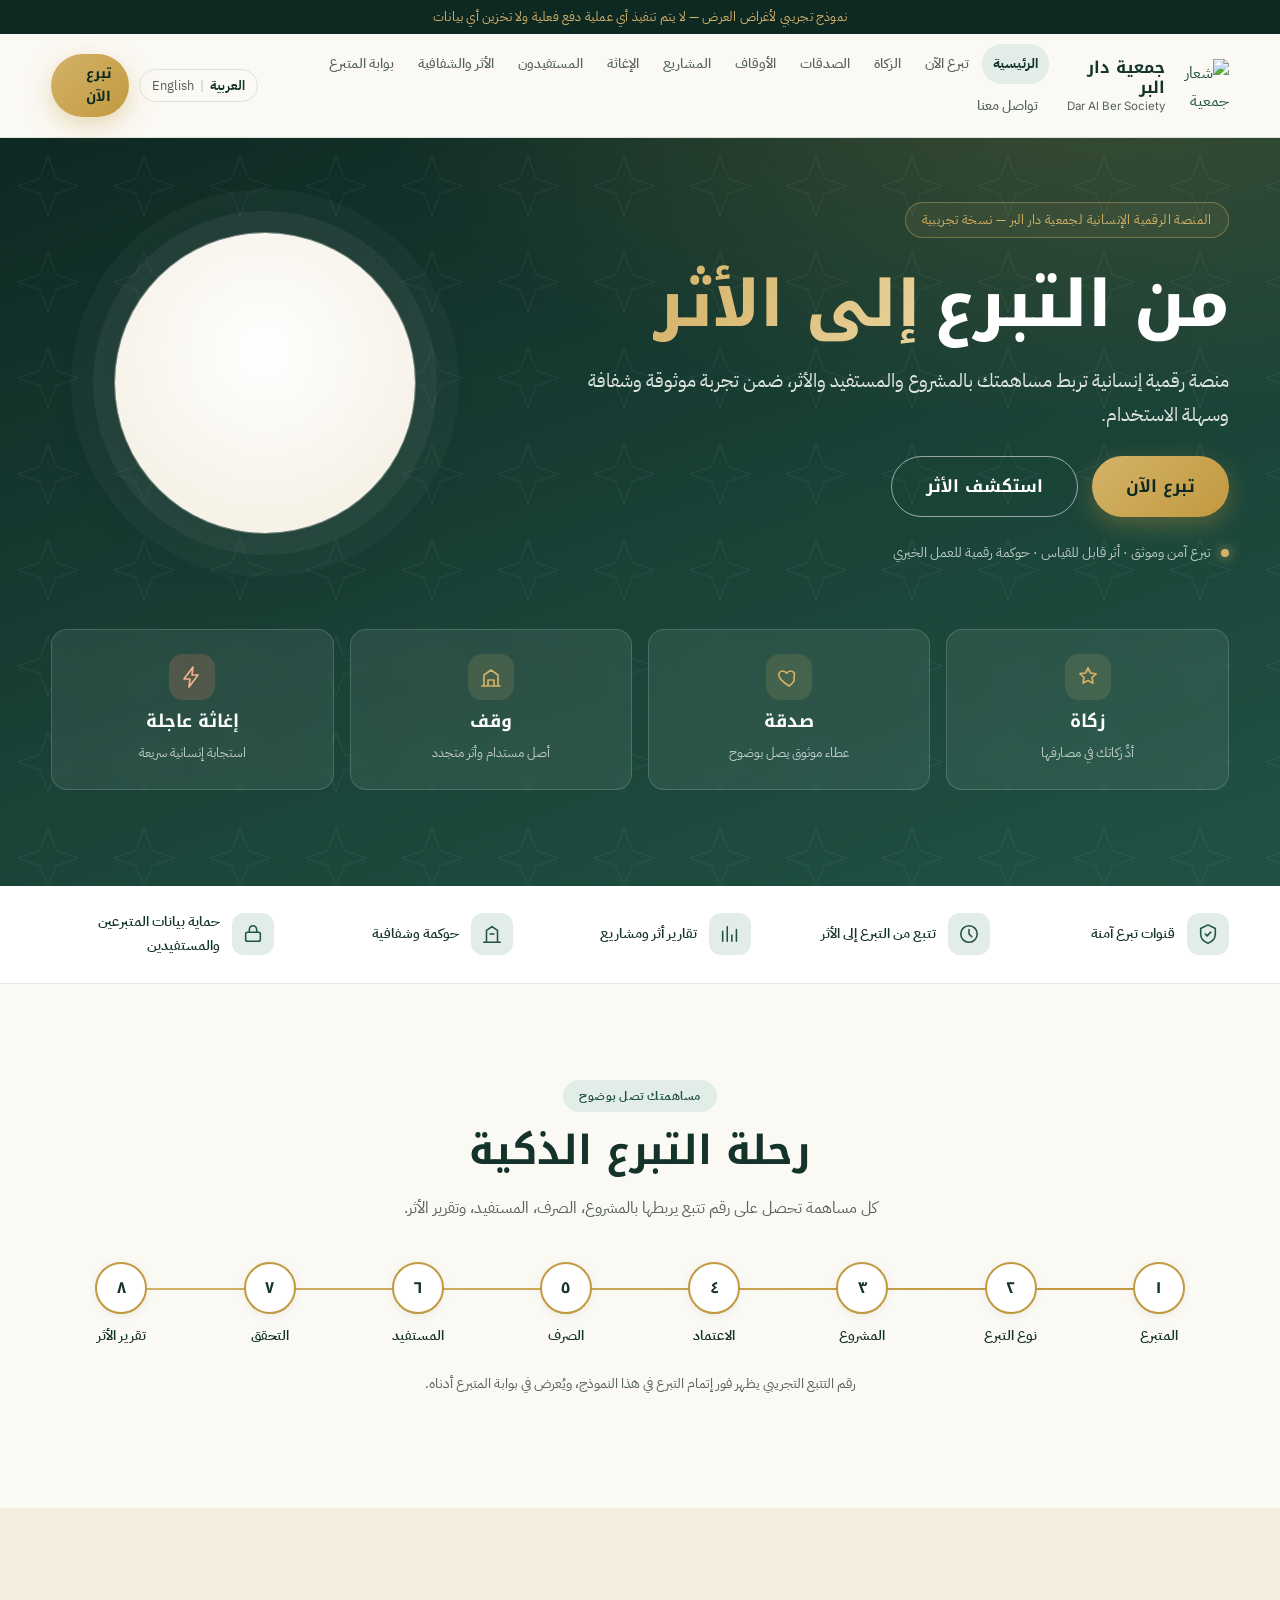
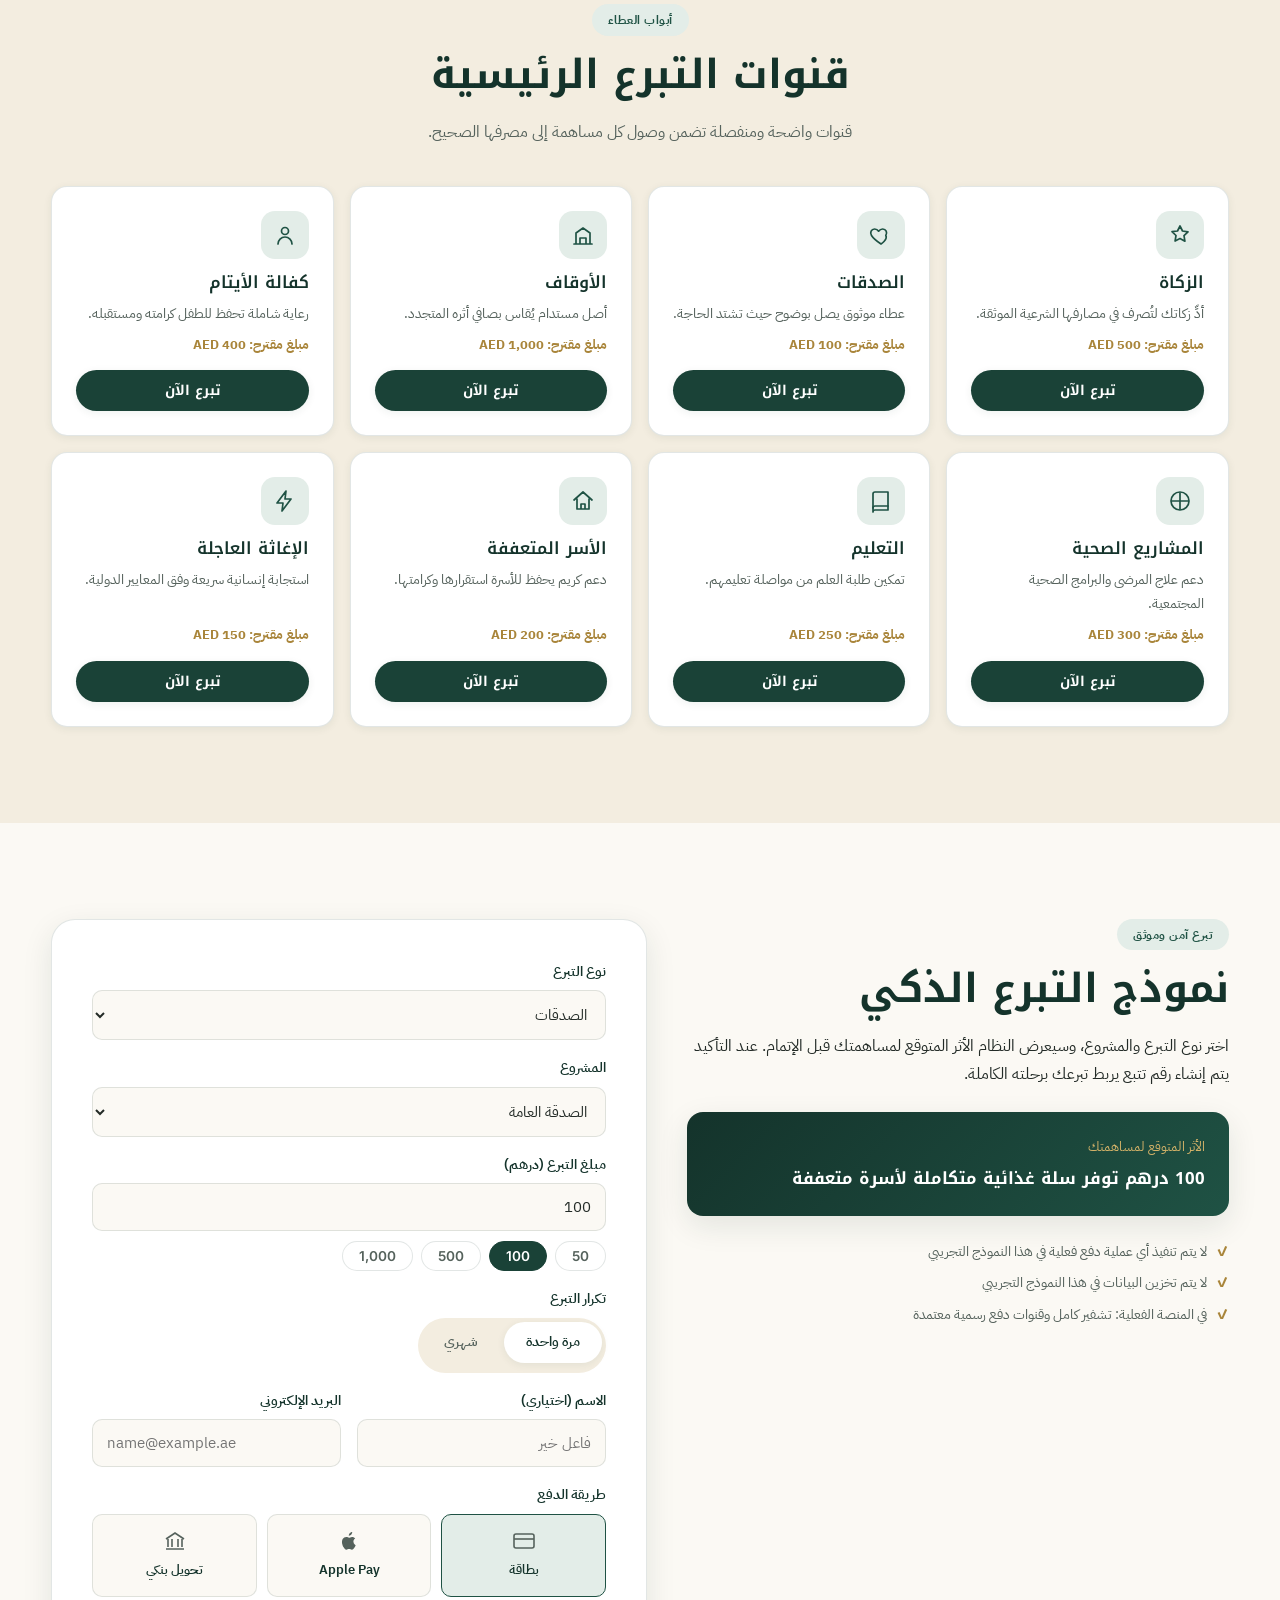
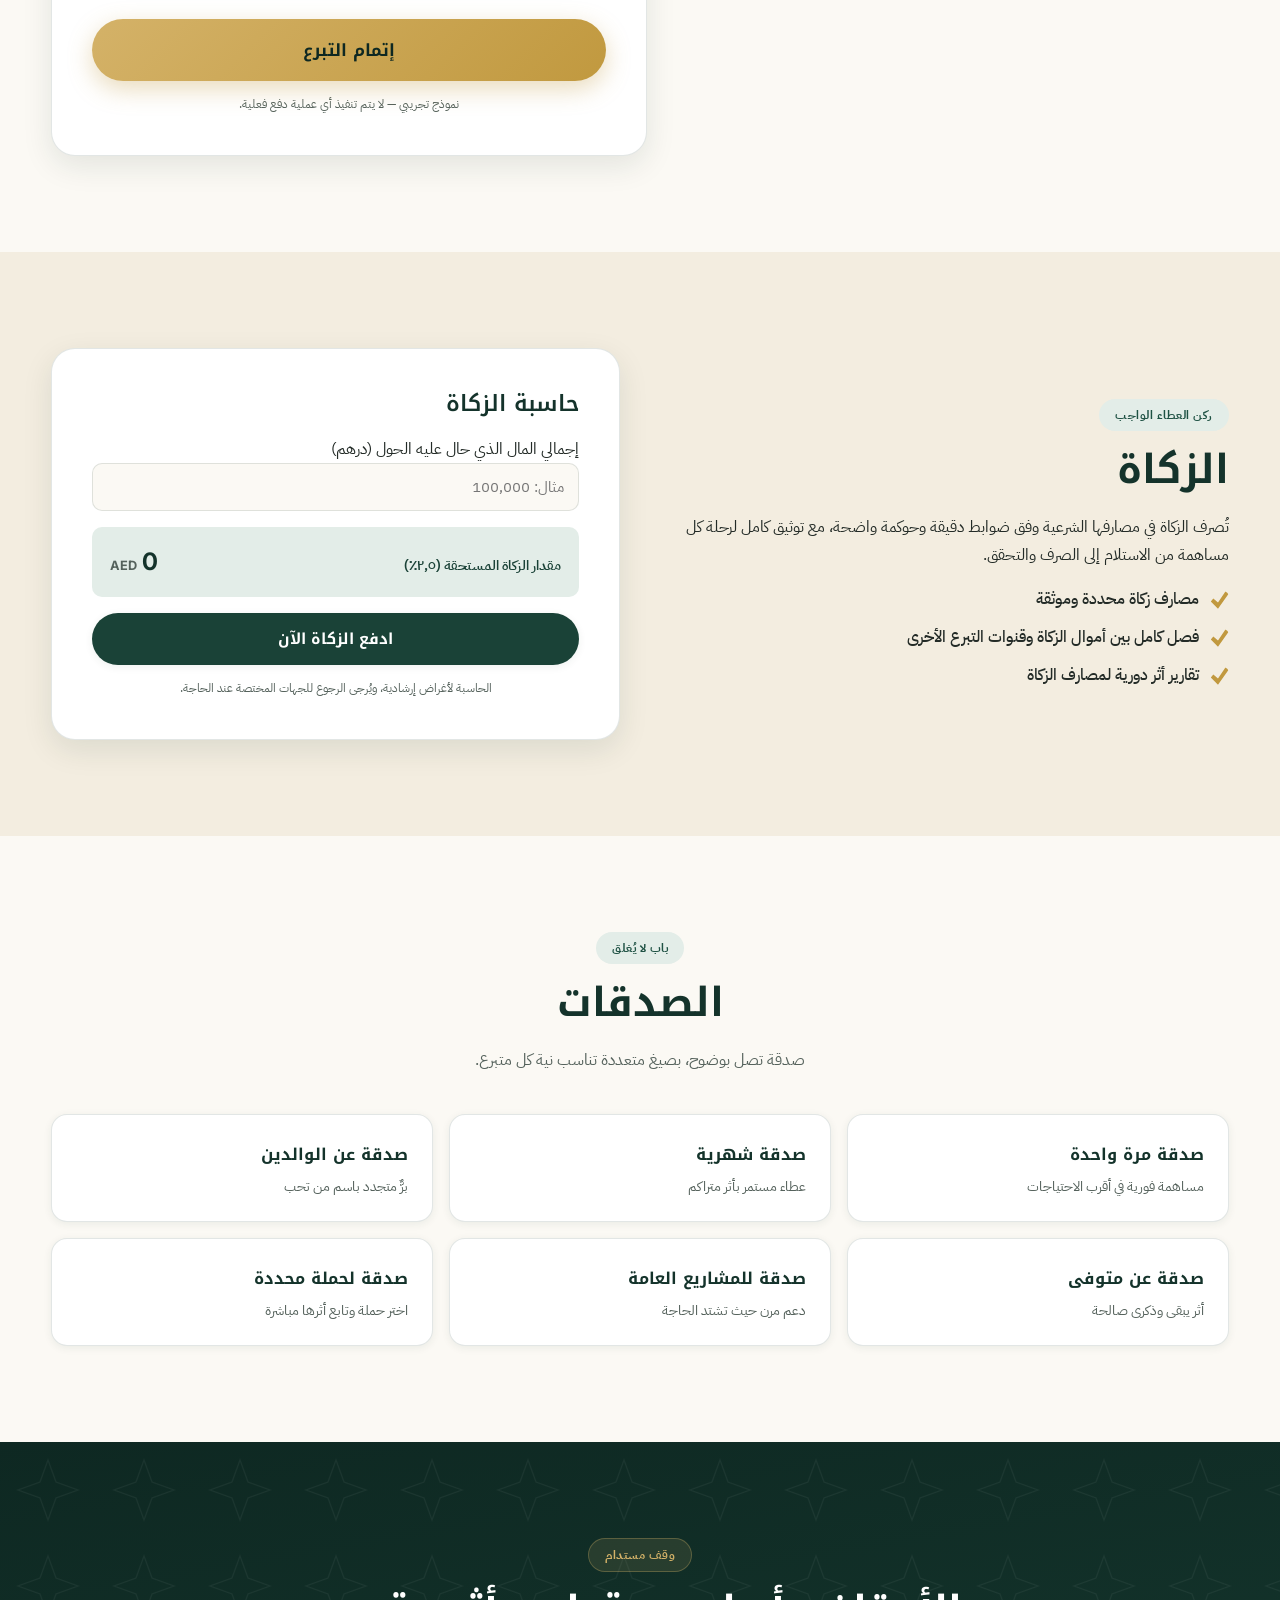
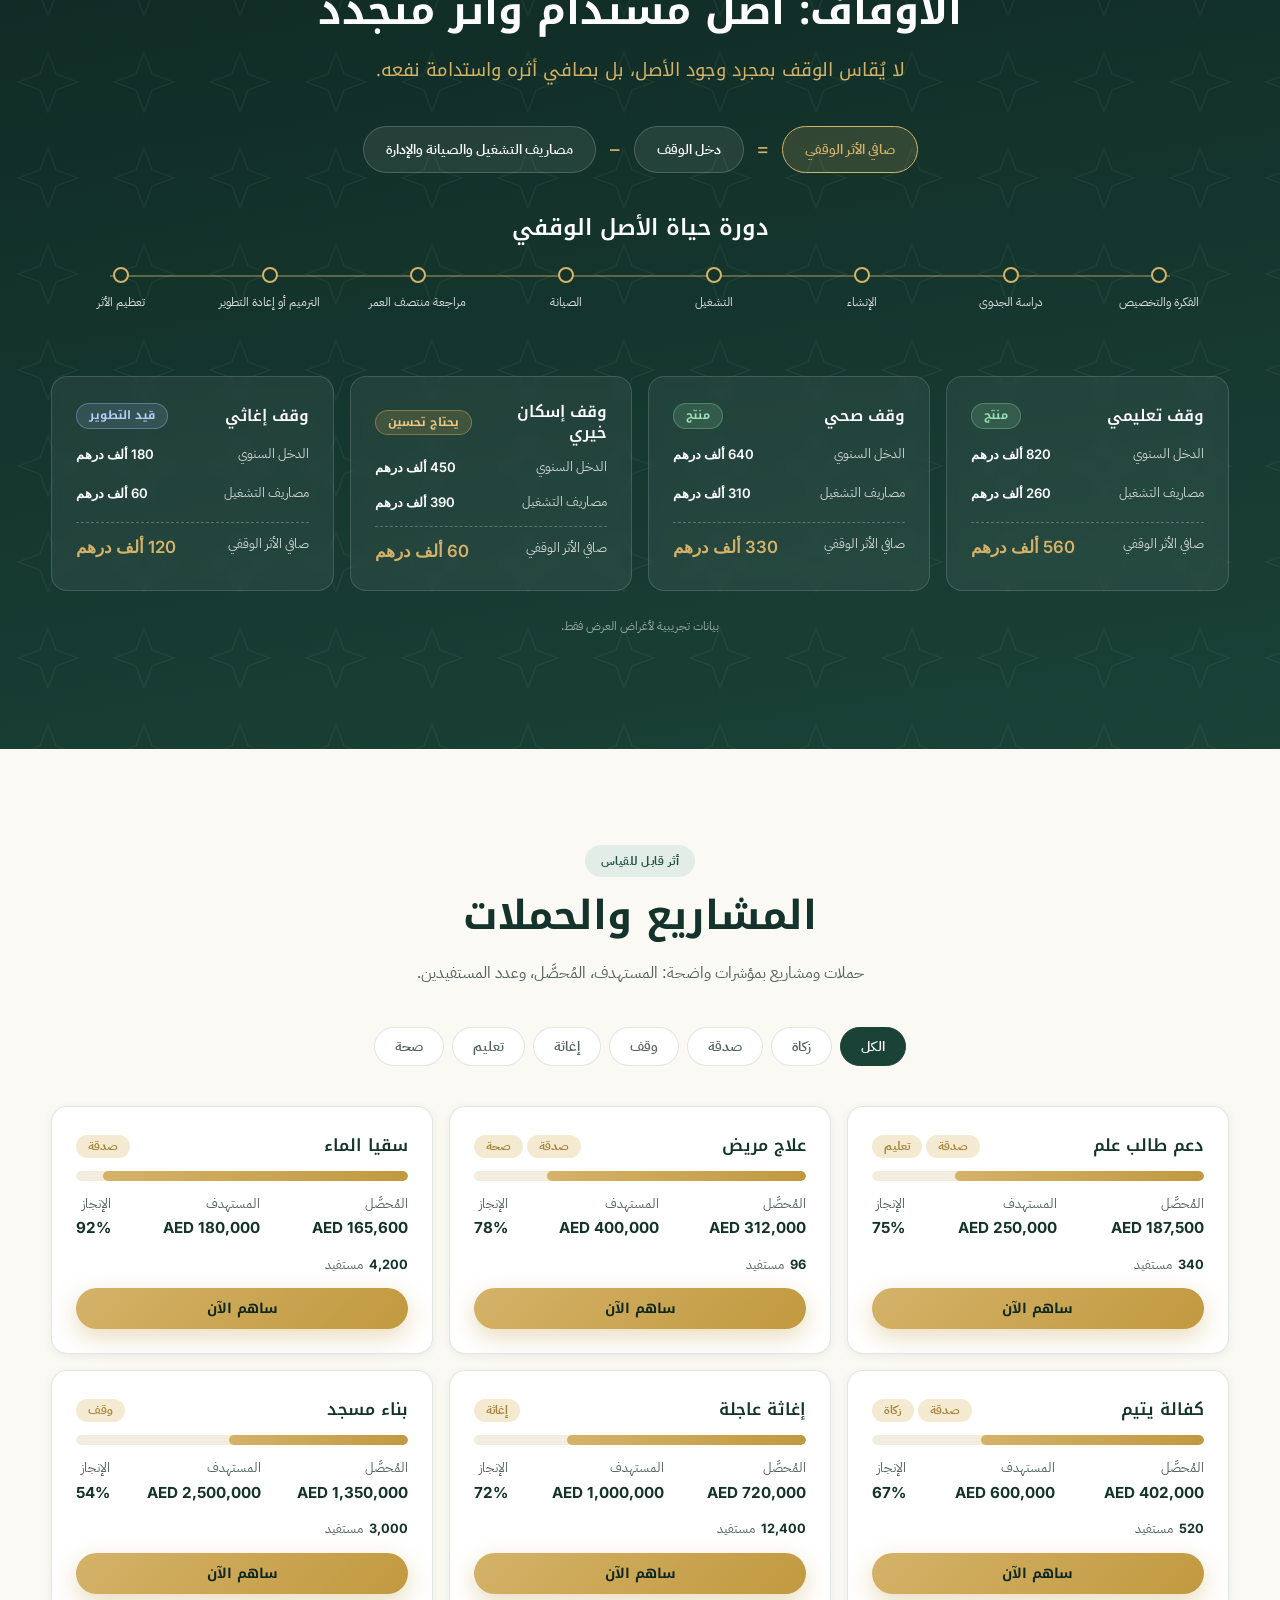
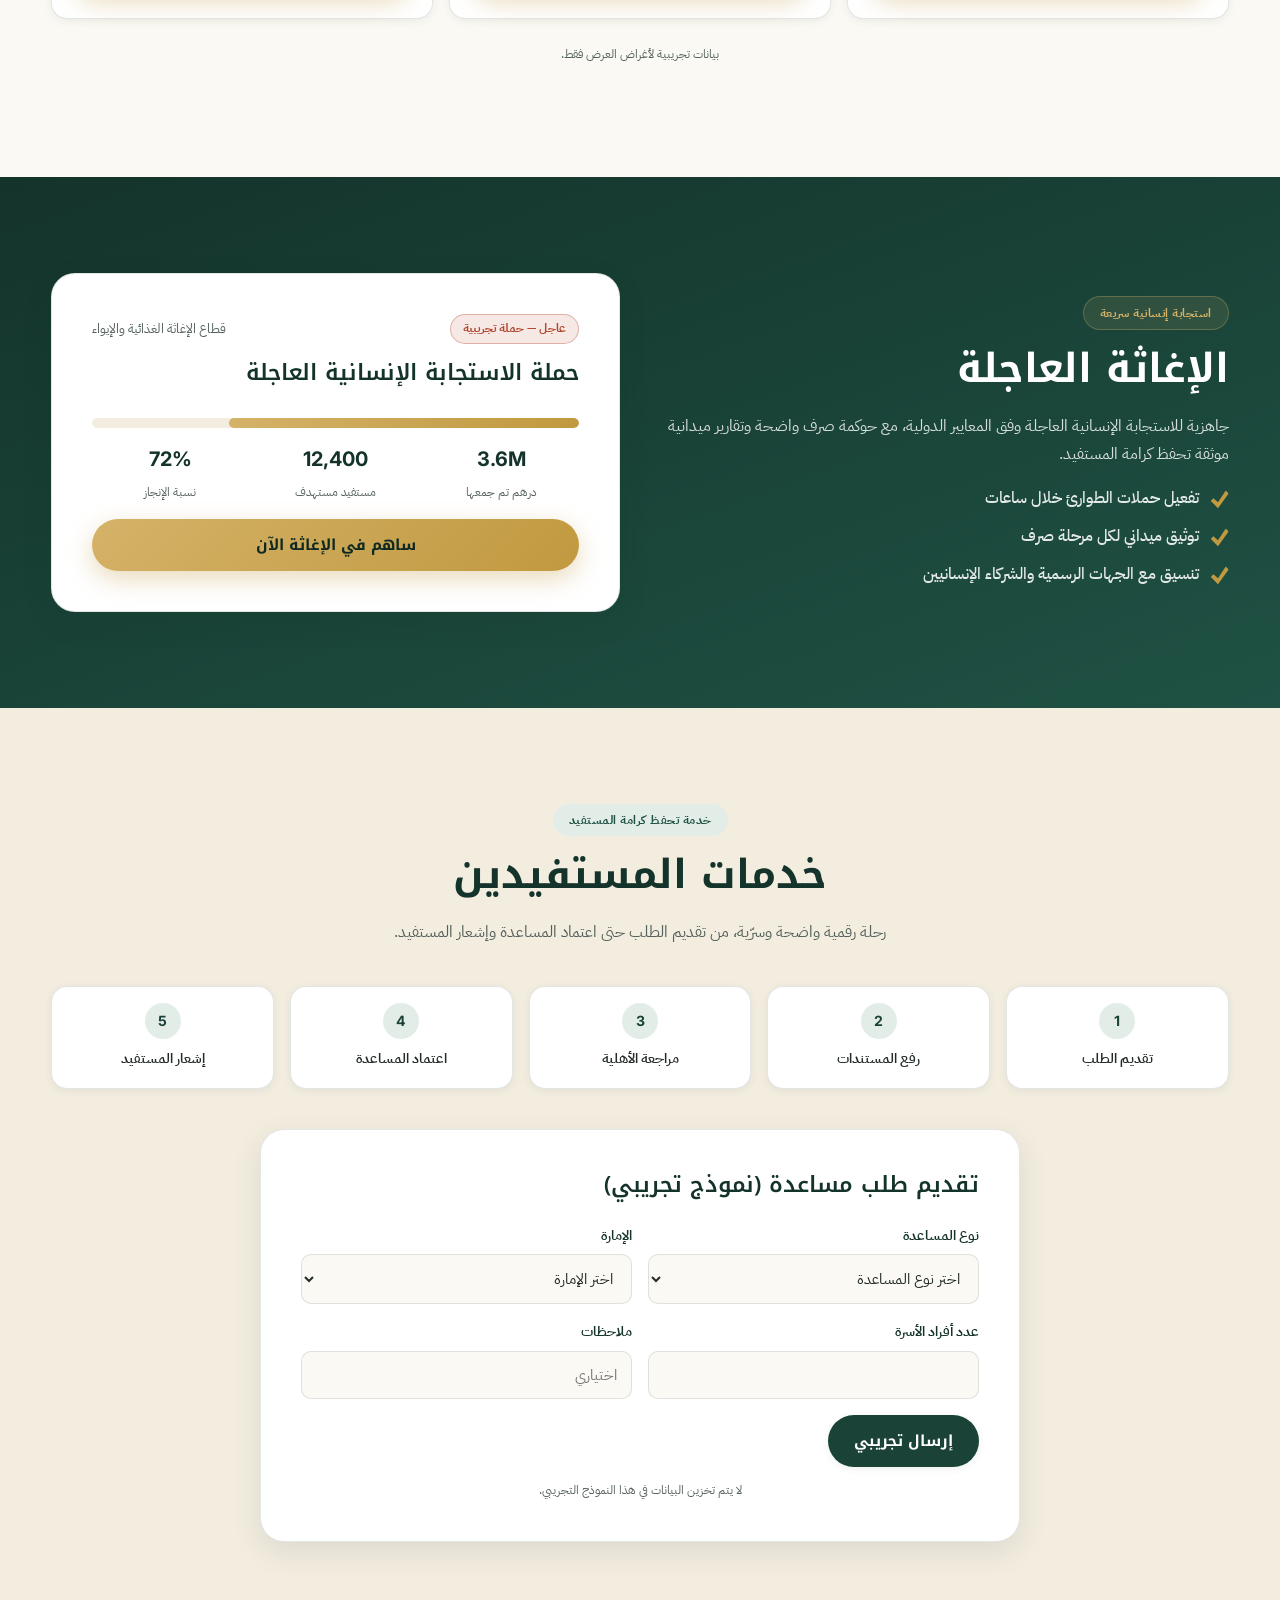
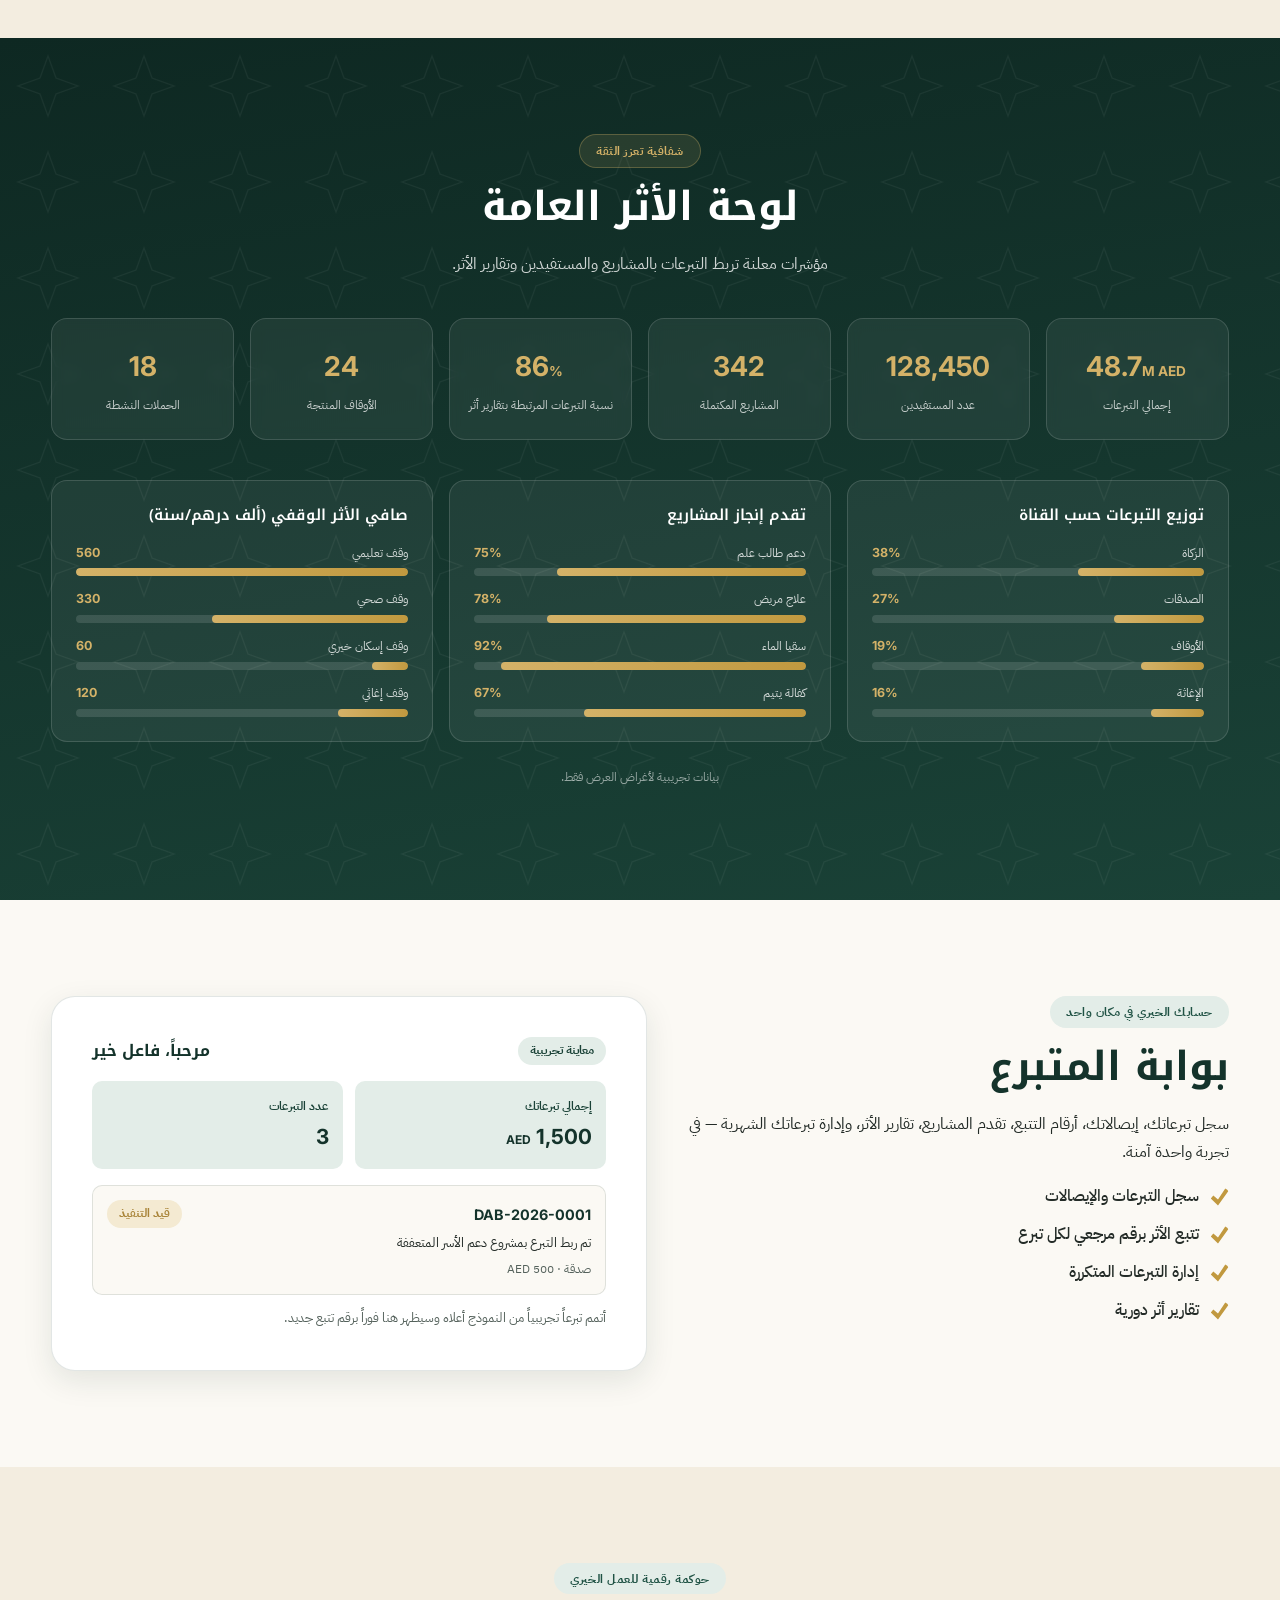
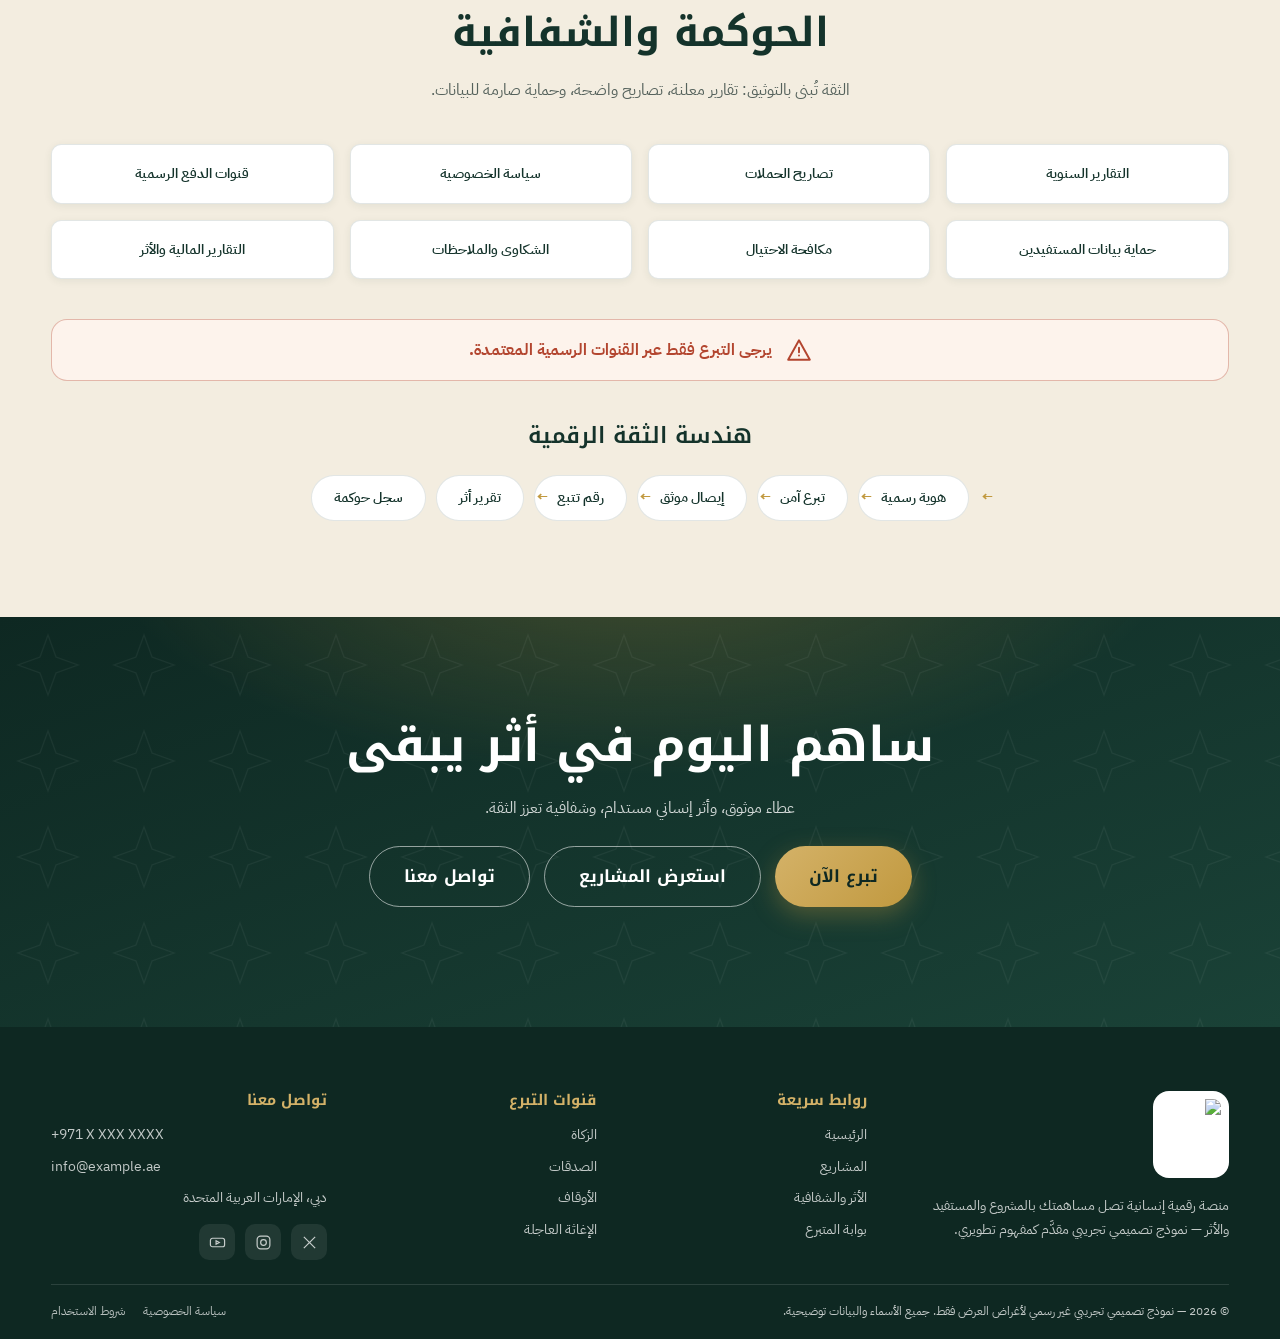
==== commit d680a782: "Add files via upload" ====
--- a/index.html
+++ b/index.html
@@ -88,7 +88,7 @@
           <span data-i18n="heroTrust">تبرع آمن وموثق · أثر قابل للقياس · حوكمة رقمية للعمل الخيري</span>
         </div>
       </div>
-      <div class="hero-visual reveal" aria-hidden="true">
+      <div class="hero-visual" aria-hidden="true">
         <div class="hero-logo-ring">
           <img src="assets/logo.png" alt="" class="hero-logo">
         </div>
--- a/styles.css
+++ b/styles.css
@@ -636,6 +636,7 @@
   display: grid; place-items: center; padding: 20px;
   opacity: 0; transition: opacity 0.3s;
 }
+.modal-backdrop[hidden] { display: none; }
 .modal-backdrop.is-open { opacity: 1; }
 .modal {
   background: var(--white); border-radius: var(--radius-lg); max-width: 460px; width: 100%;
@@ -719,3 +720,9 @@
   .reveal { opacity: 1; transform: none; }
   .journey-track::before, .lifecycle::before { transform: scaleX(1); }
 }
+
+/* ---- Visibility safety net ---- */
+/* Logos should always be visible regardless of reveal state */
+.brand-logo, .hero-logo, .footer-logo { opacity: 1 !important; transform: none !important; }
+/* Make metric cards visible by default; JS will animate the numbers */
+.metric-card { opacity: 1 !important; transform: none !important; }
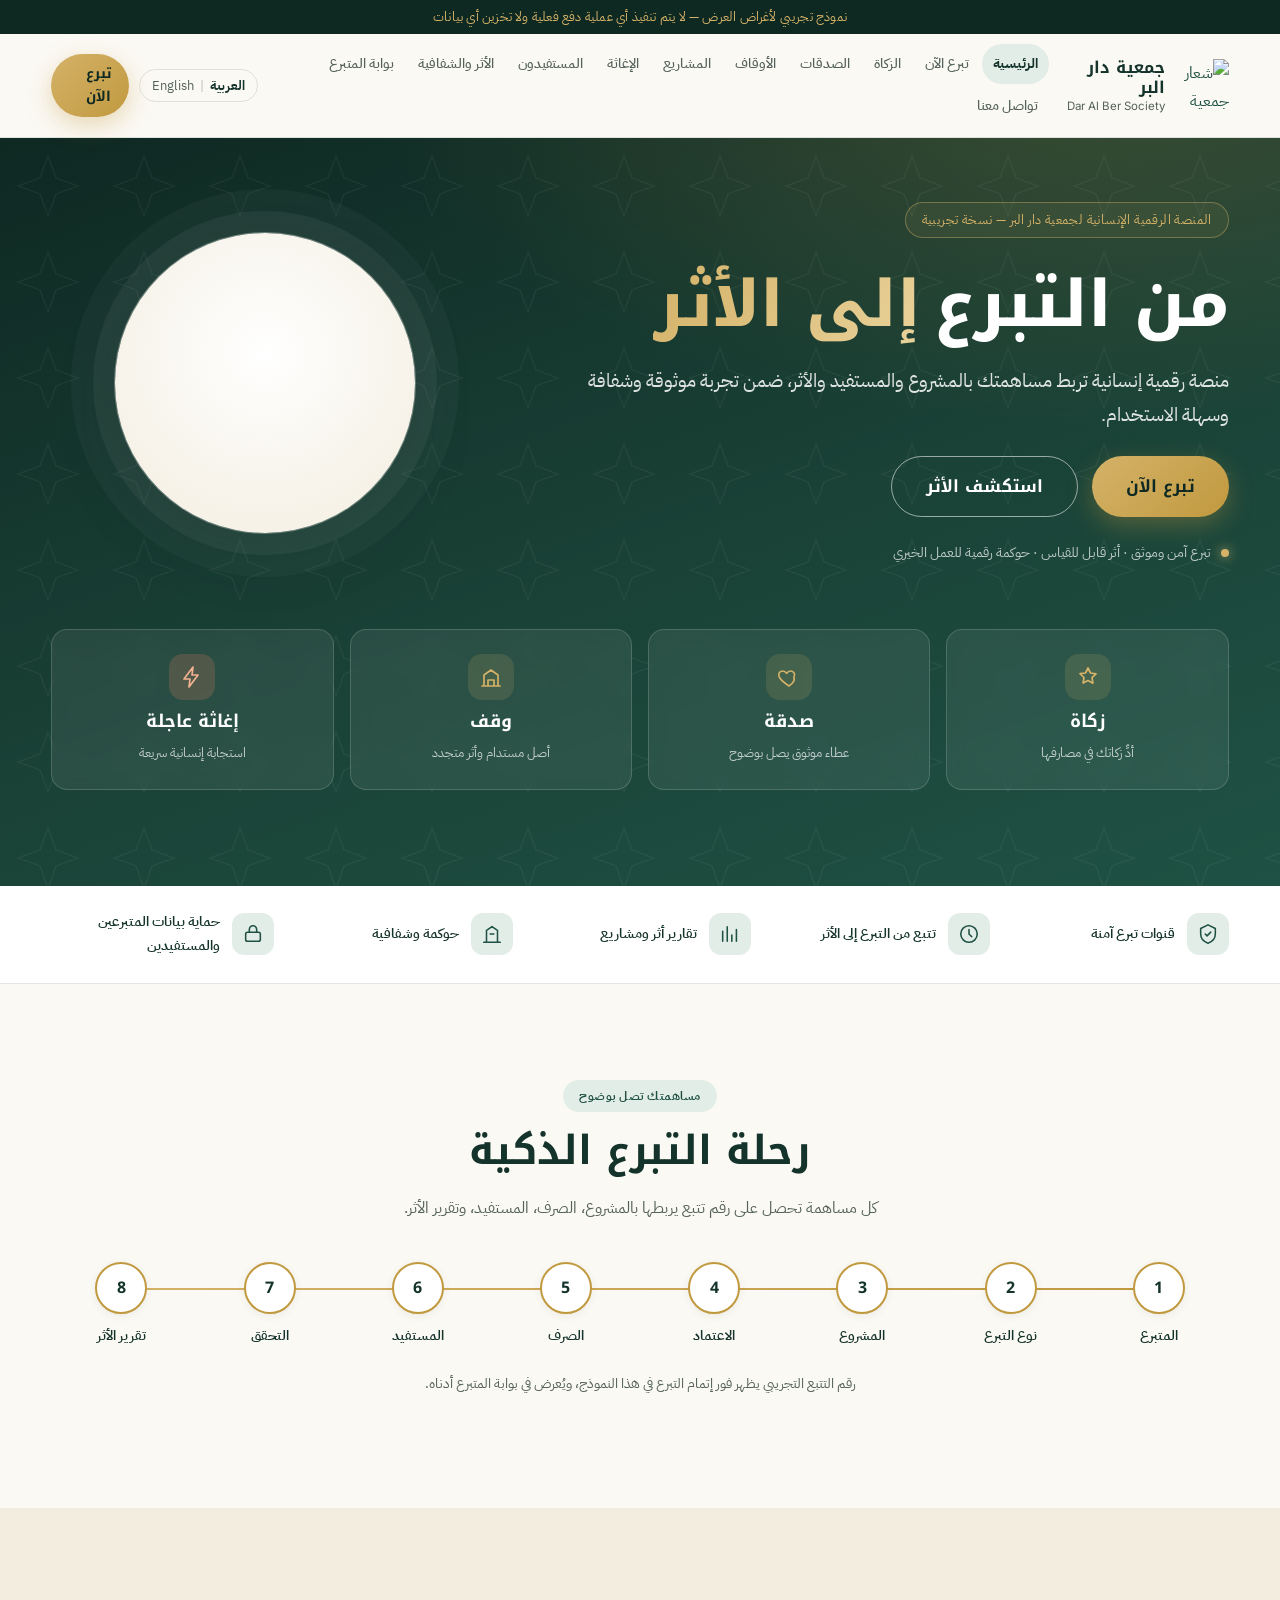
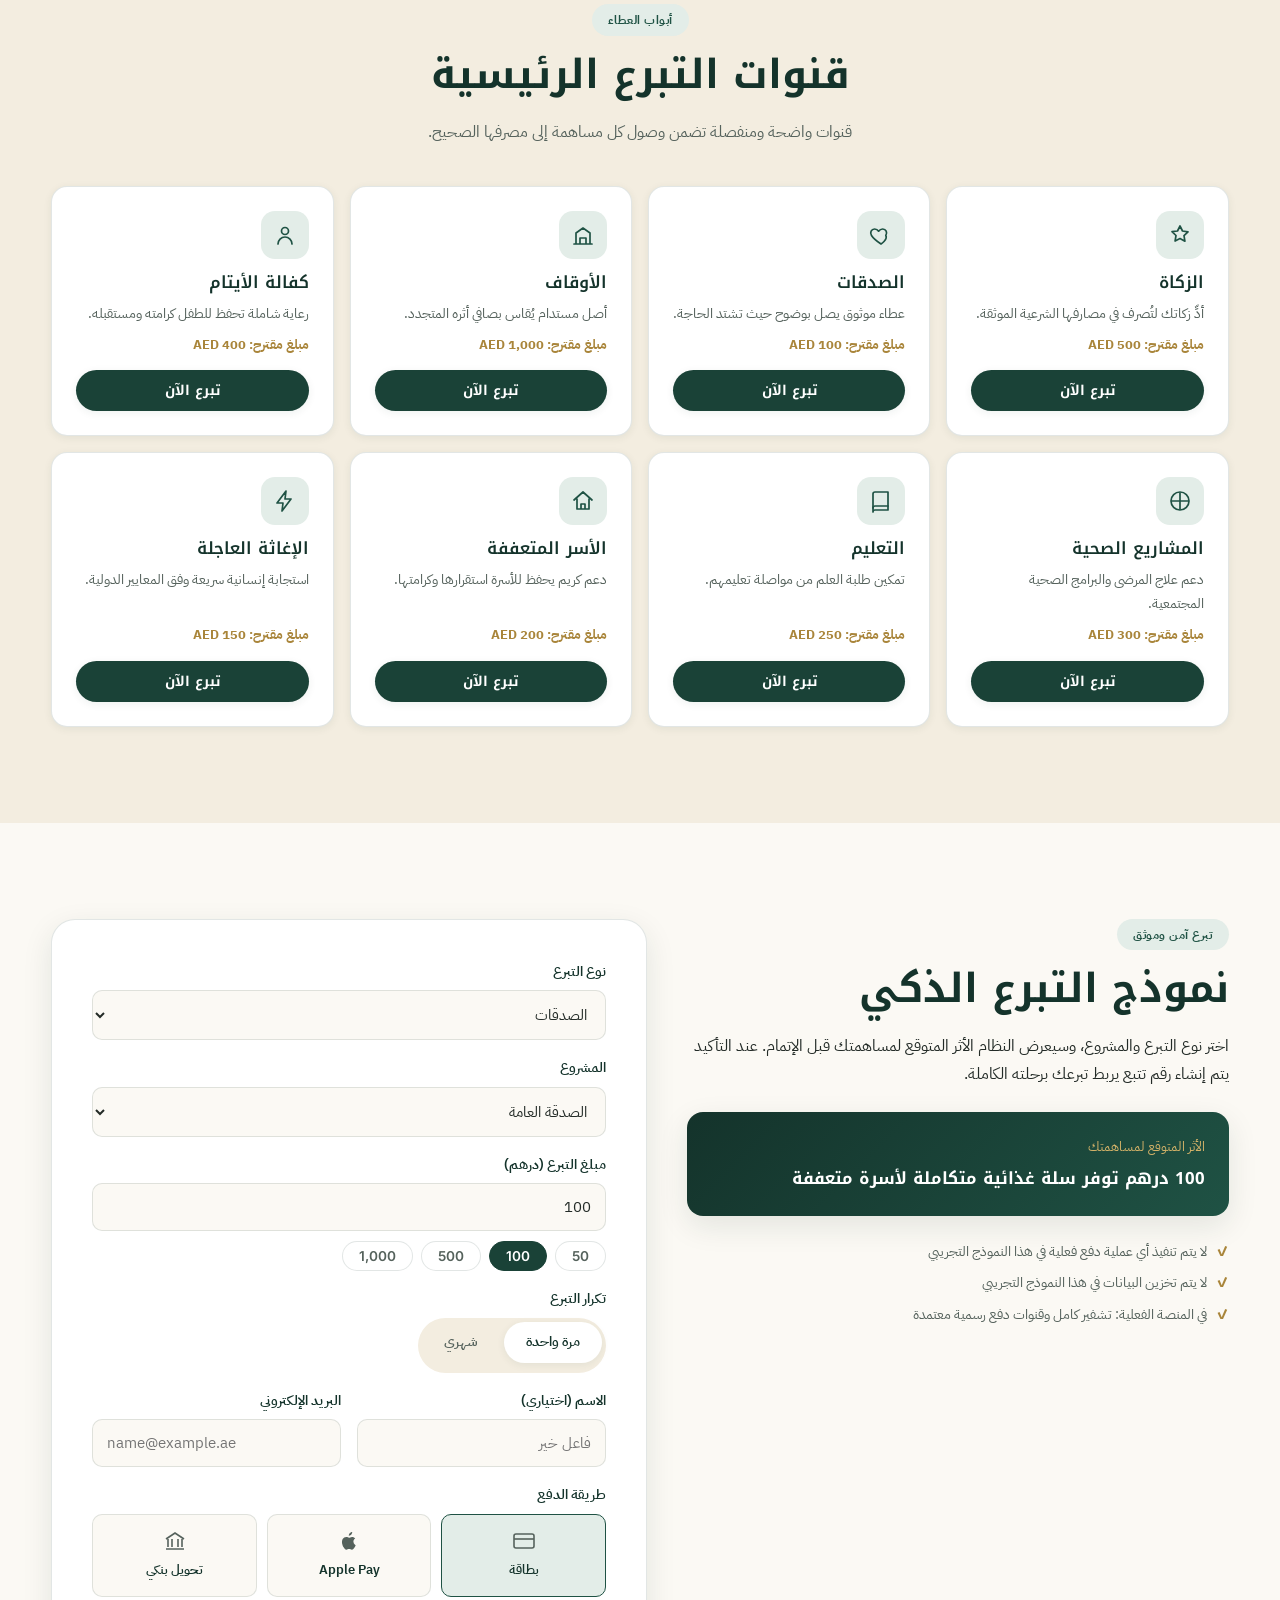
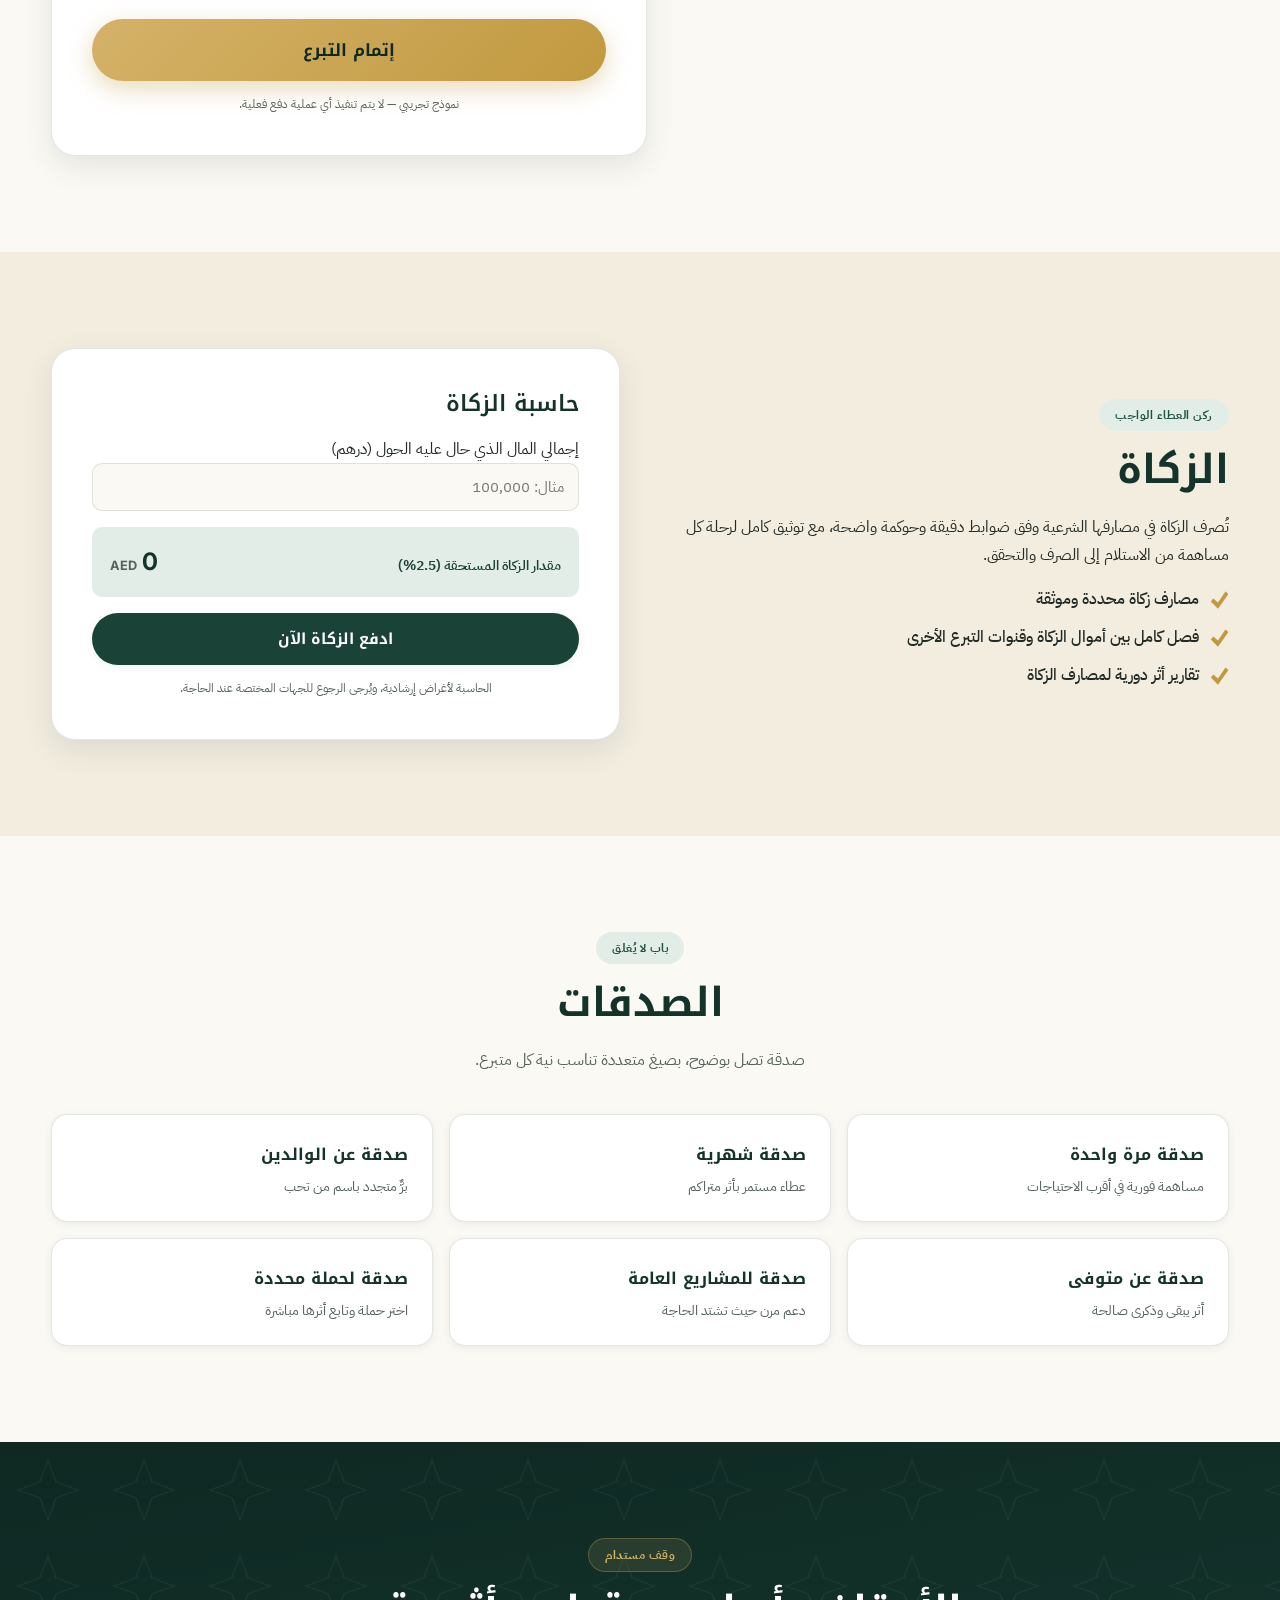
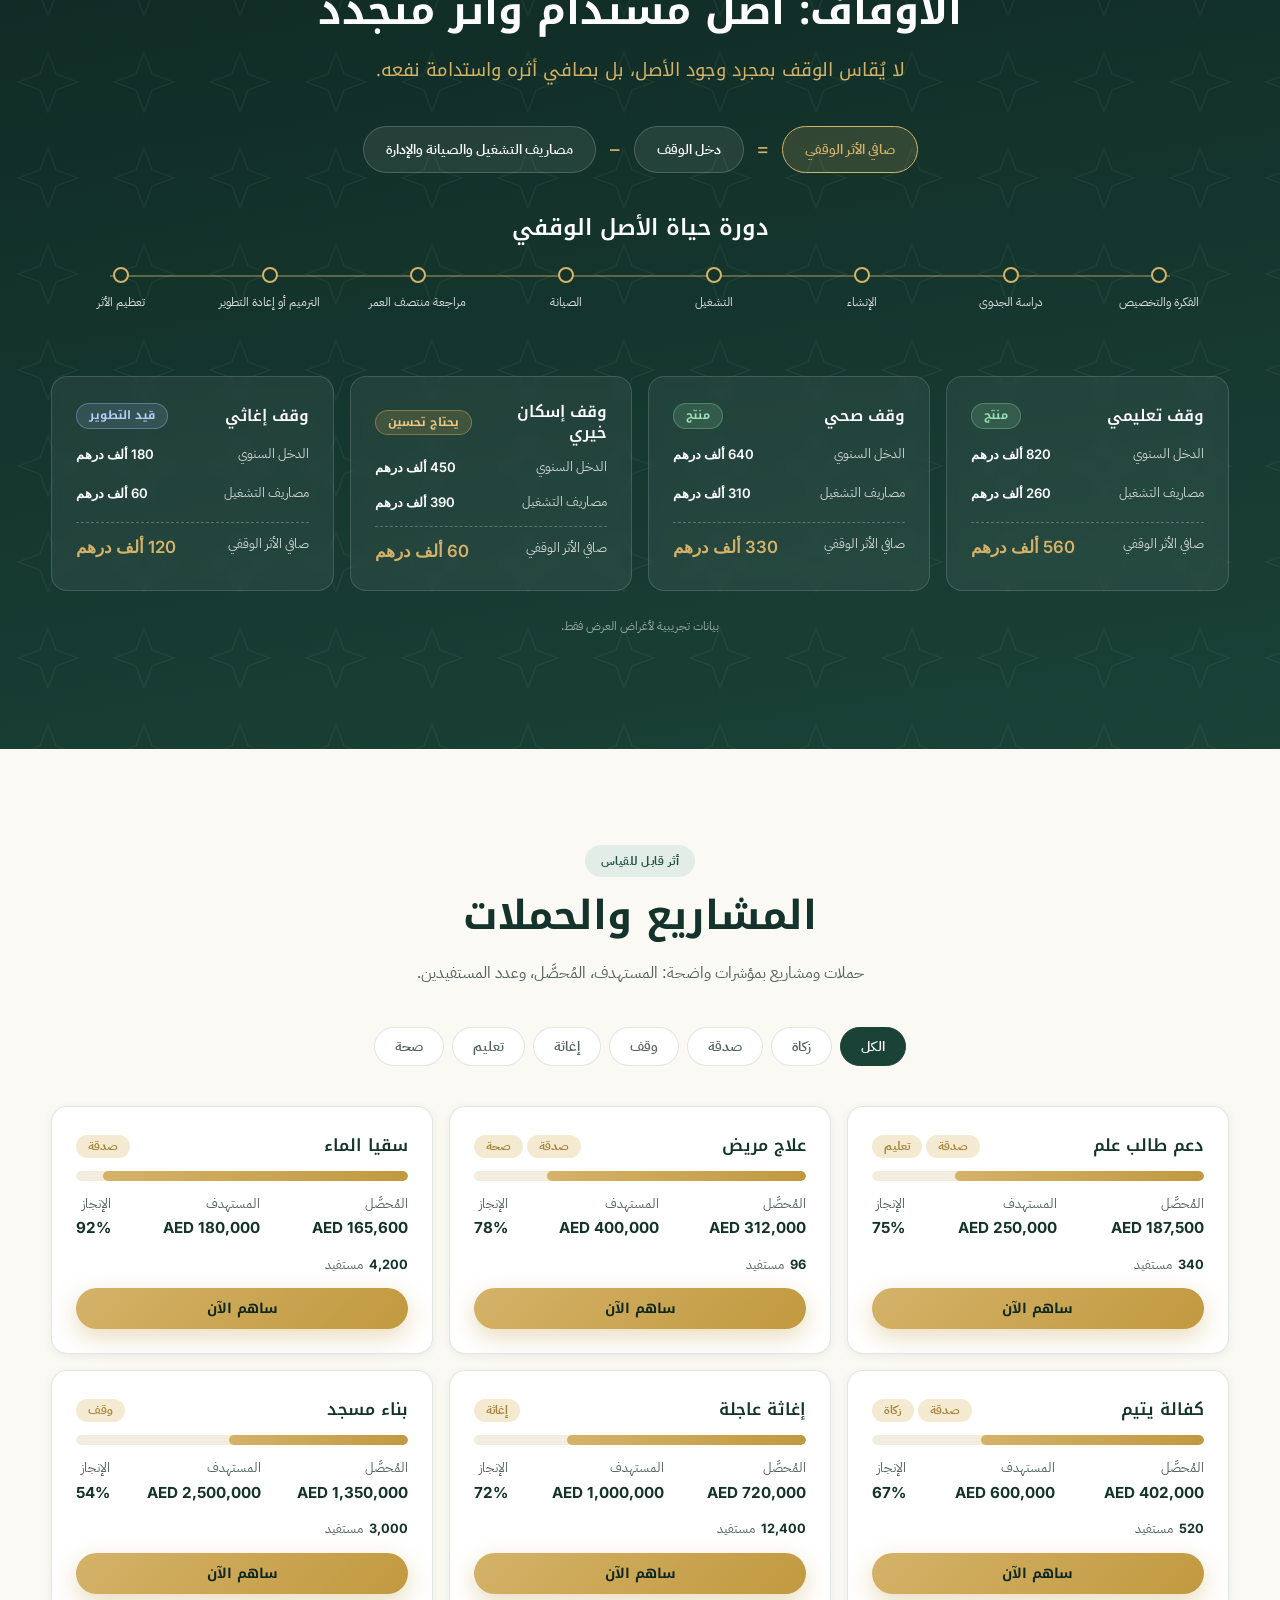
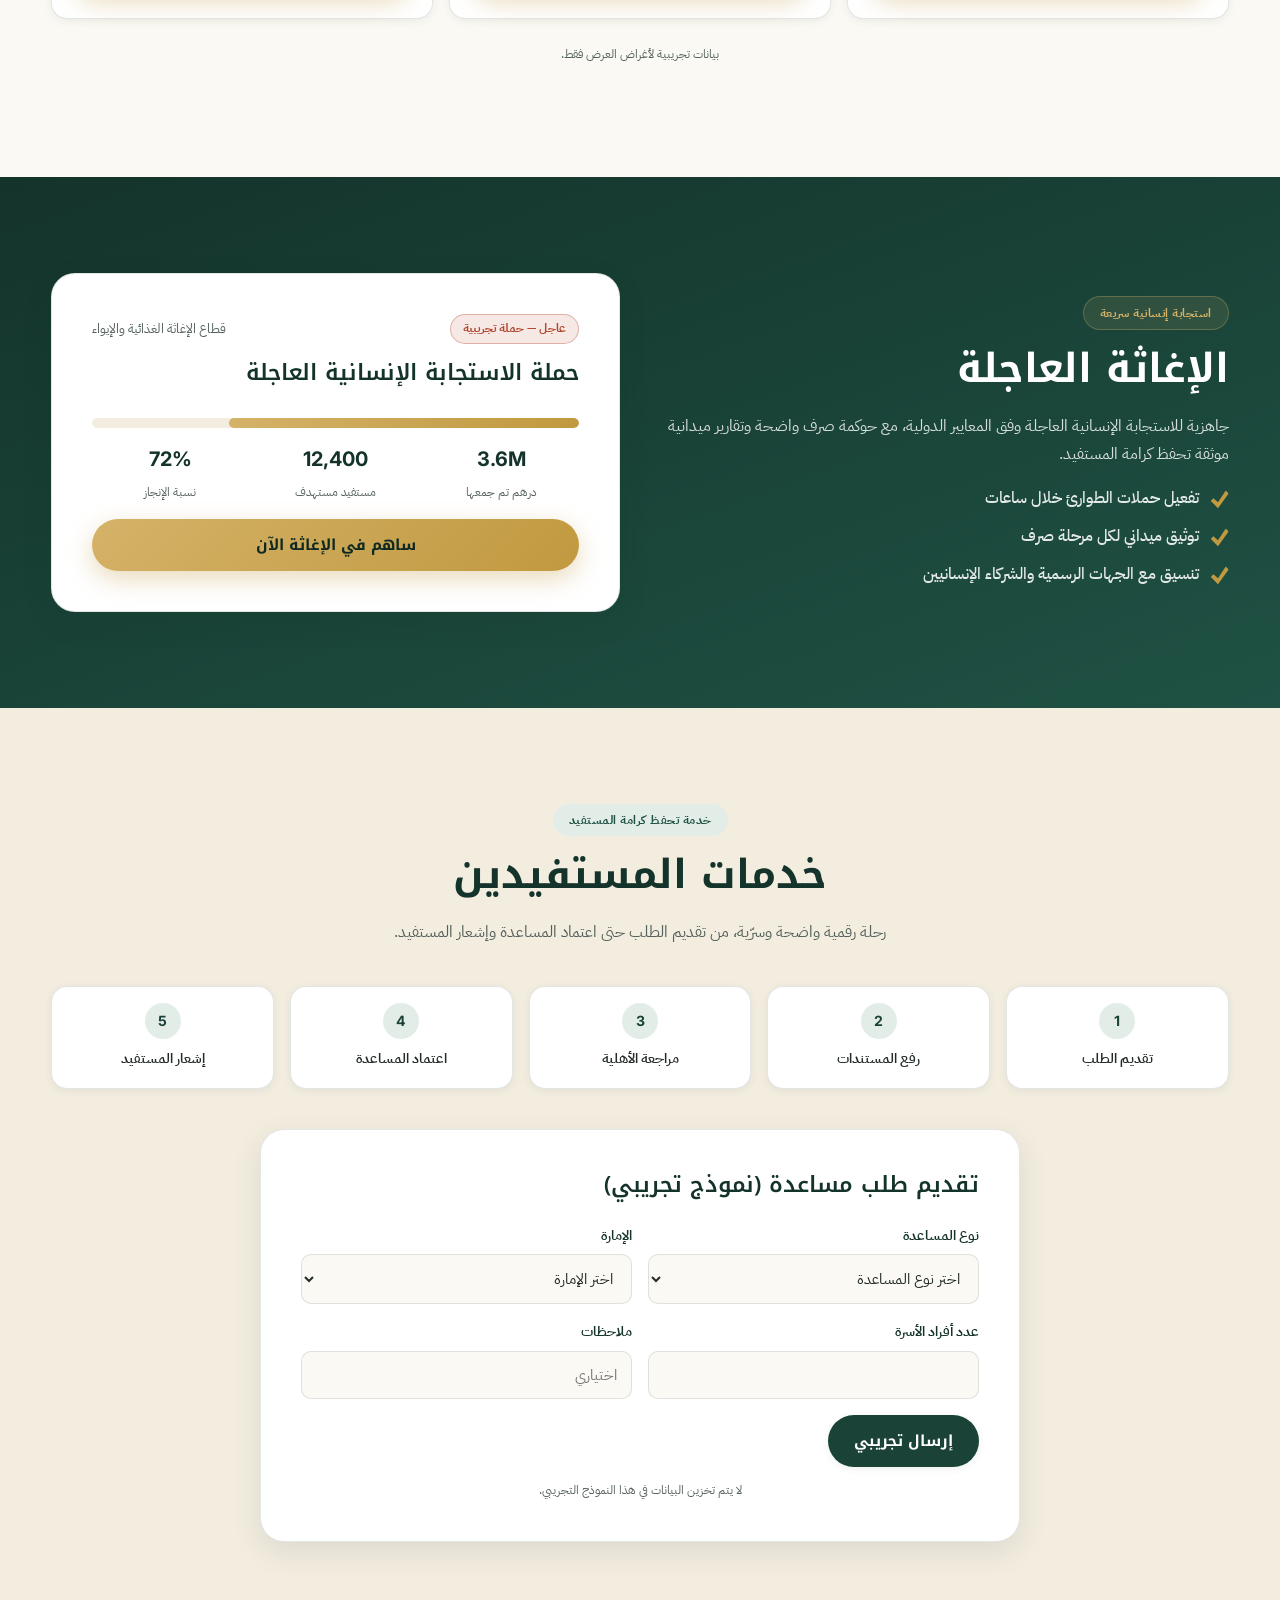
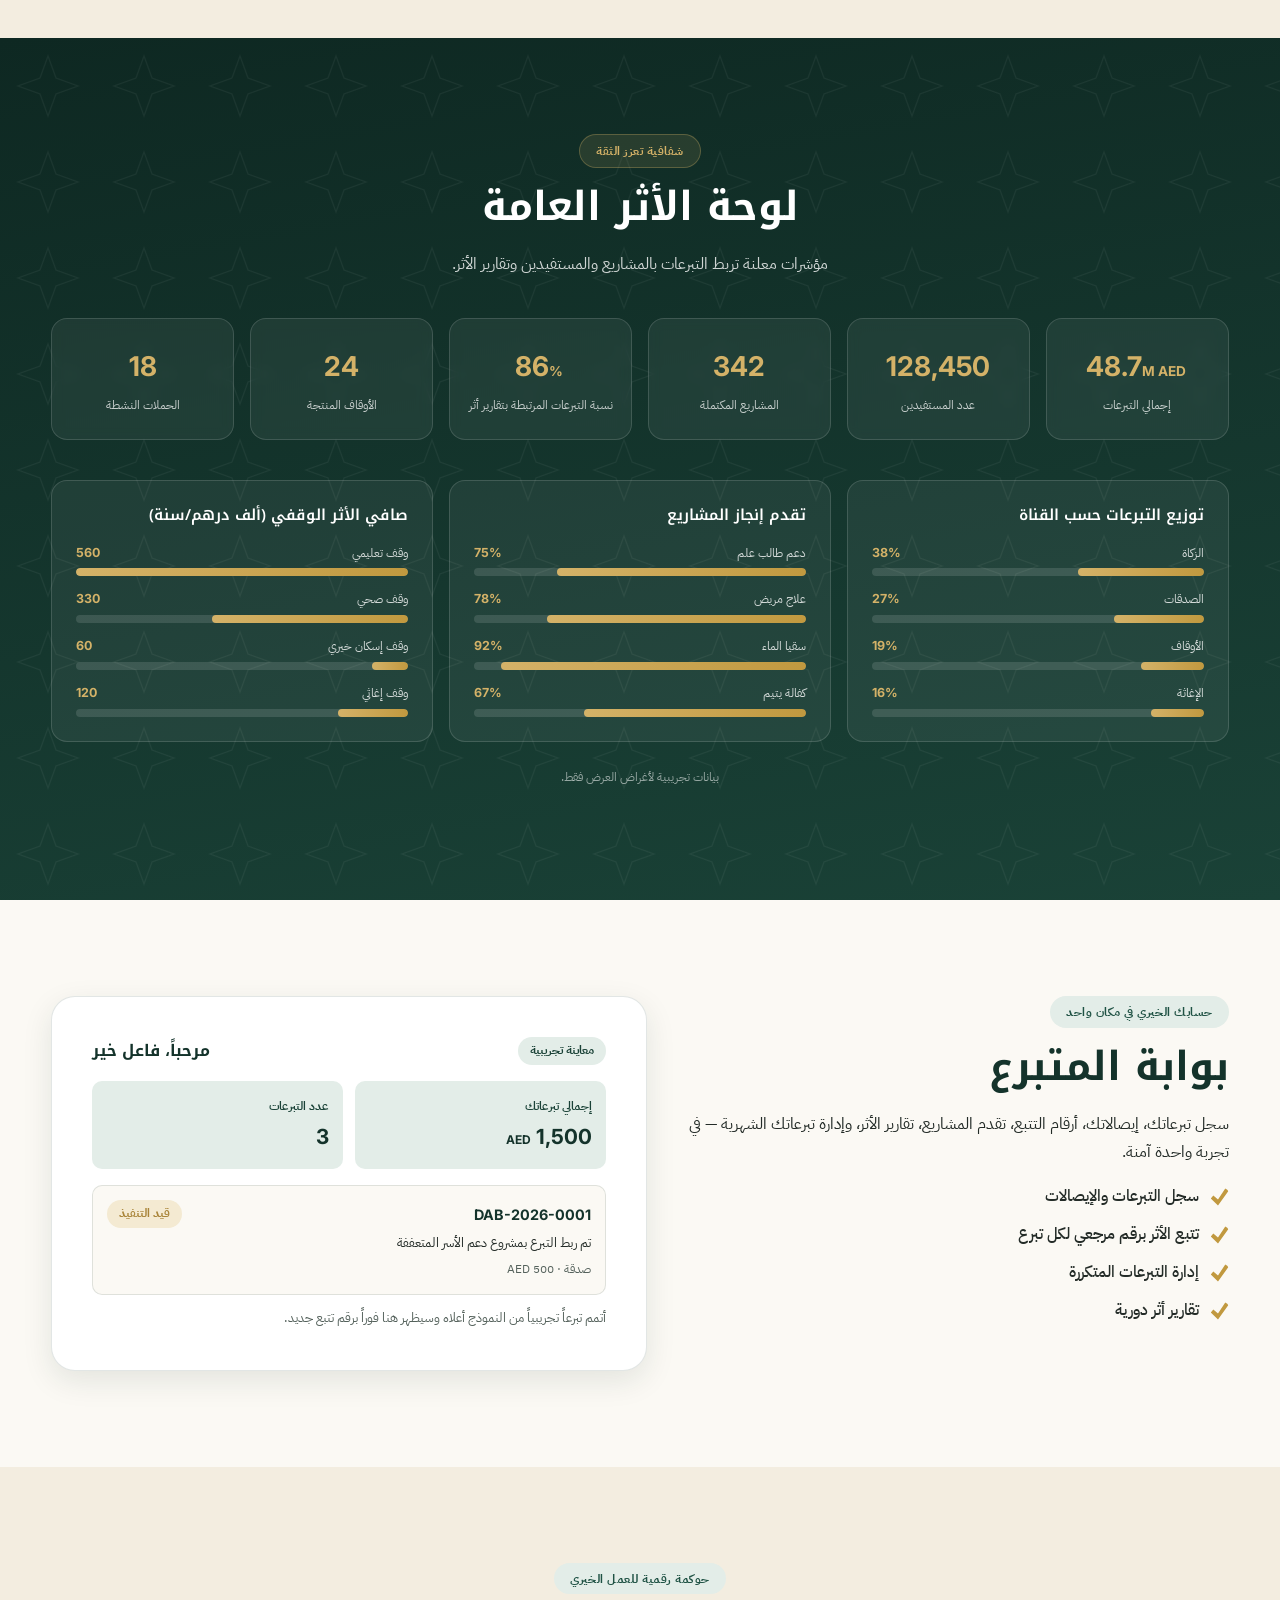
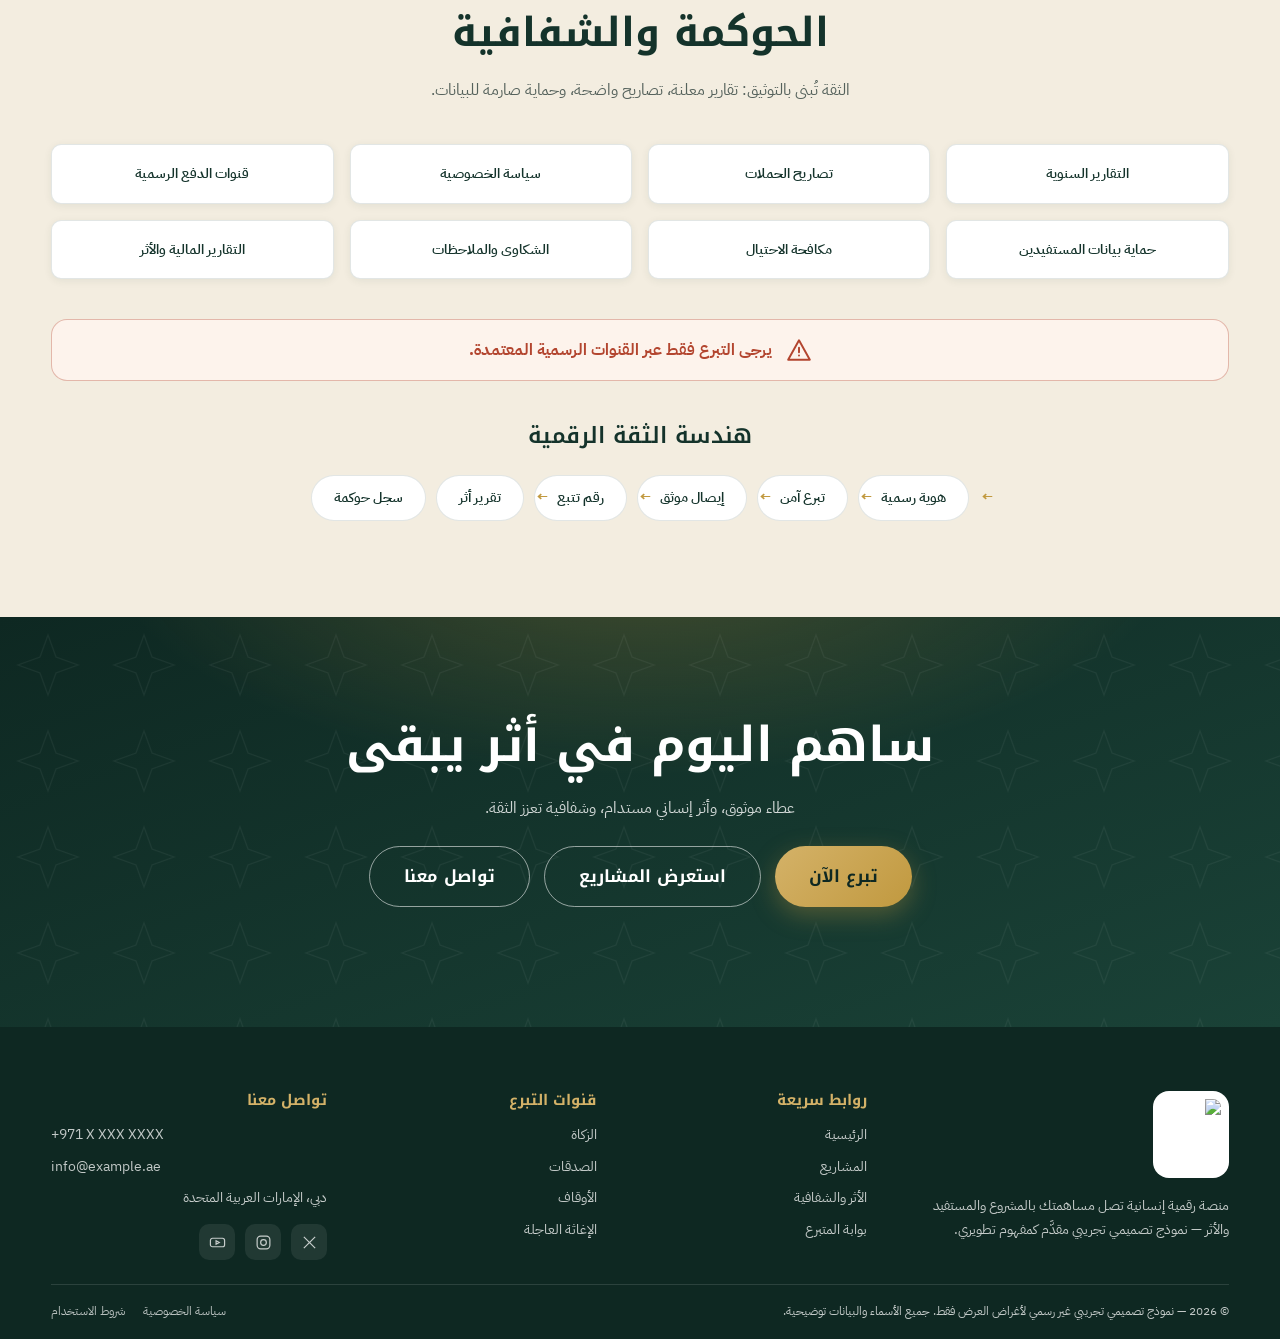
==== commit ecf24dbe: "Add files via upload" ====
--- a/index.html
+++ b/index.html
@@ -9,12 +9,12 @@
   <meta property="og:title" content="جمعية دار البر — من التبرع إلى الأثر">
   <meta property="og:description" content="منصة رقمية إنسانية تربط مساهمتك بالمشروع والمستفيد والأثر. نموذج تجريبي لأغراض العرض.">
   <meta property="og:type" content="website">
-  <meta property="og:image" content="assets/logo.png">
-  <link rel="icon" type="image/png" href="assets/logo.png">
+  <meta property="og:image" content="./assets/logo.png">
+  <link rel="icon" type="image/png" href="./assets/logo.png">
   <link rel="preconnect" href="https://fonts.googleapis.com">
   <link rel="preconnect" href="https://fonts.gstatic.com" crossorigin>
   <link href="https://fonts.googleapis.com/css2?family=Noto+Kufi+Arabic:wght@400;500;600;700;800&family=IBM+Plex+Sans+Arabic:wght@300;400;500;600;700&family=Inter:wght@400;500;600;700&display=swap" rel="stylesheet">
-  <link rel="stylesheet" href="styles.css">
+  <link rel="stylesheet" href="./styles.css">
 </head>
 <body class="preload">
 
@@ -29,7 +29,7 @@
   <header class="site-header" id="siteHeader">
     <div class="container header-inner">
       <a href="#home" class="brand" aria-label="جمعية دار البر — الصفحة الرئيسية">
-        <img src="assets/logo.png" alt="شعار جمعية دار البر — Dar Al Ber Society logo" class="brand-logo">
+        <img src="./assets/logo.png" alt="شعار جمعية دار البر — Dar Al Ber Society logo" class="brand-logo">
         <span class="brand-text">
           <strong data-i18n="brandAr">جمعية دار البر</strong>
           <small data-i18n="brandEn">Dar Al Ber Society</small>
@@ -90,7 +90,7 @@
       </div>
       <div class="hero-visual" aria-hidden="true">
         <div class="hero-logo-ring">
-          <img src="assets/logo.png" alt="" class="hero-logo">
+          <img src="./assets/logo.png" alt="" class="hero-logo">
         </div>
       </div>
     </div>
@@ -162,14 +162,14 @@
         <p data-i18n="journeySub">كل مساهمة تحصل على رقم تتبع يربطها بالمشروع، الصرف، المستفيد، وتقرير الأثر.</p>
       </div>
       <ol class="journey-track" id="journeyTrack">
-        <li class="journey-step reveal"><span class="j-num" data-i18n="jn1">١</span><span class="j-label" data-i18n="j1">المتبرع</span></li>
-        <li class="journey-step reveal"><span class="j-num" data-i18n="jn2">٢</span><span class="j-label" data-i18n="j2">نوع التبرع</span></li>
-        <li class="journey-step reveal"><span class="j-num" data-i18n="jn3">٣</span><span class="j-label" data-i18n="j3">المشروع</span></li>
-        <li class="journey-step reveal"><span class="j-num" data-i18n="jn4">٤</span><span class="j-label" data-i18n="j4">الاعتماد</span></li>
-        <li class="journey-step reveal"><span class="j-num" data-i18n="jn5">٥</span><span class="j-label" data-i18n="j5">الصرف</span></li>
-        <li class="journey-step reveal"><span class="j-num" data-i18n="jn6">٦</span><span class="j-label" data-i18n="j6">المستفيد</span></li>
-        <li class="journey-step reveal"><span class="j-num" data-i18n="jn7">٧</span><span class="j-label" data-i18n="j7">التحقق</span></li>
-        <li class="journey-step reveal"><span class="j-num" data-i18n="jn8">٨</span><span class="j-label" data-i18n="j8">تقرير الأثر</span></li>
+        <li class="journey-step reveal"><span class="j-num" data-i18n="jn1">1</span><span class="j-label" data-i18n="j1">المتبرع</span></li>
+        <li class="journey-step reveal"><span class="j-num" data-i18n="jn2">2</span><span class="j-label" data-i18n="j2">نوع التبرع</span></li>
+        <li class="journey-step reveal"><span class="j-num" data-i18n="jn3">3</span><span class="j-label" data-i18n="j3">المشروع</span></li>
+        <li class="journey-step reveal"><span class="j-num" data-i18n="jn4">4</span><span class="j-label" data-i18n="j4">الاعتماد</span></li>
+        <li class="journey-step reveal"><span class="j-num" data-i18n="jn5">5</span><span class="j-label" data-i18n="j5">الصرف</span></li>
+        <li class="journey-step reveal"><span class="j-num" data-i18n="jn6">6</span><span class="j-label" data-i18n="j6">المستفيد</span></li>
+        <li class="journey-step reveal"><span class="j-num" data-i18n="jn7">7</span><span class="j-label" data-i18n="j7">التحقق</span></li>
+        <li class="journey-step reveal"><span class="j-num" data-i18n="jn8">8</span><span class="j-label" data-i18n="j8">تقرير الأثر</span></li>
       </ol>
       <p class="journey-note reveal" data-i18n="journeyNote">رقم التتبع التجريبي يظهر فور إتمام التبرع في هذا النموذج، ويُعرض في بوابة المتبرع أدناه.</p>
     </div>
@@ -196,7 +196,7 @@
         <p data-i18n="donSub">اختر نوع التبرع والمشروع، وسيعرض النظام الأثر المتوقع لمساهمتك قبل الإتمام. عند التأكيد يتم إنشاء رقم تتبع يربط تبرعك برحلته الكاملة.</p>
         <div class="donate-impact-card" id="impactPreview" aria-live="polite">
           <span class="impact-label" data-i18n="impactLabel">الأثر المتوقع لمساهمتك</span>
-          <strong id="impactText">١٠٠ درهم توفر سلة غذائية متكاملة لأسرة متعففة</strong>
+          <strong id="impactText">100 درهم توفر سلة غذائية متكاملة لأسرة متعففة</strong>
         </div>
         <ul class="donate-assurances">
           <li data-i18n="assure1">لا يتم تنفيذ أي عملية دفع فعلية في هذا النموذج التجريبي</li>
@@ -284,7 +284,7 @@
         <label for="zakatInput" data-i18n="zCalcLabel">إجمالي المال الذي حال عليه الحول (درهم)</label>
         <input type="number" id="zakatInput" min="0" step="100" placeholder="مثال: 100,000" inputmode="numeric" data-i18n-ph="zCalcPh">
         <div class="zakat-result" aria-live="polite">
-          <span data-i18n="zCalcDue">مقدار الزكاة المستحقة (٢٫٥٪)</span>
+          <span data-i18n="zCalcDue">مقدار الزكاة المستحقة (2.5%)</span>
           <strong id="zakatResult">0 <small>AED</small></strong>
         </div>
         <button class="btn btn-green btn-block" id="zakatPayBtn" data-i18n="zCalcCta">ادفع الزكاة الآن</button>
@@ -577,7 +577,7 @@
   <footer class="site-footer" id="footer">
     <div class="container footer-grid">
       <div class="footer-brand">
-        <img src="assets/logo.png" alt="شعار جمعية دار البر" class="footer-logo">
+        <img src="./assets/logo.png" alt="شعار جمعية دار البر" class="footer-logo">
         <p data-i18n="footMission">منصة رقمية إنسانية تصل مساهمتك بالمشروع والمستفيد والأثر — نموذج تصميمي تجريبي مقدَّم كمفهوم تطويري.</p>
       </div>
       <nav class="footer-col" aria-label="روابط سريعة">
@@ -634,6 +634,6 @@
     </div>
   </div>
 
-  <script src="app.js"></script>
+  <script src="./app.js"></script>
 </body>
 </html>
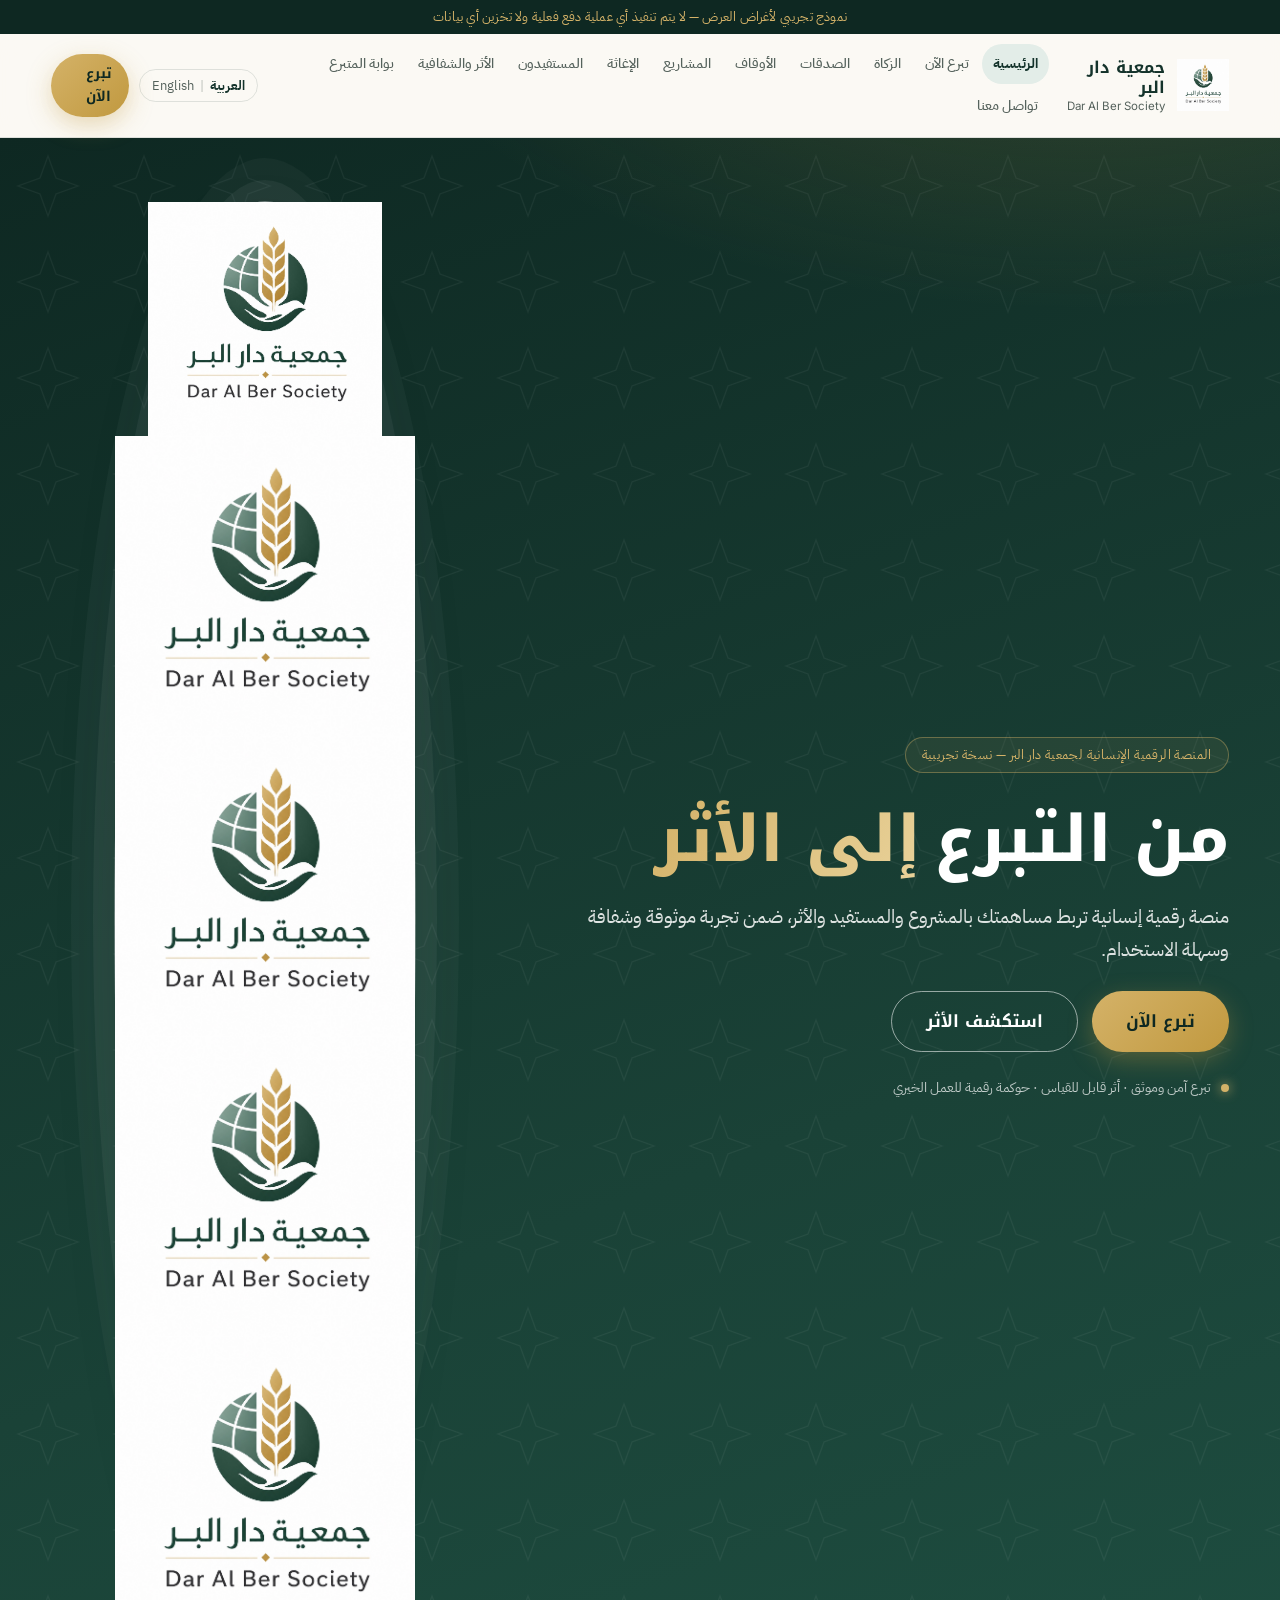
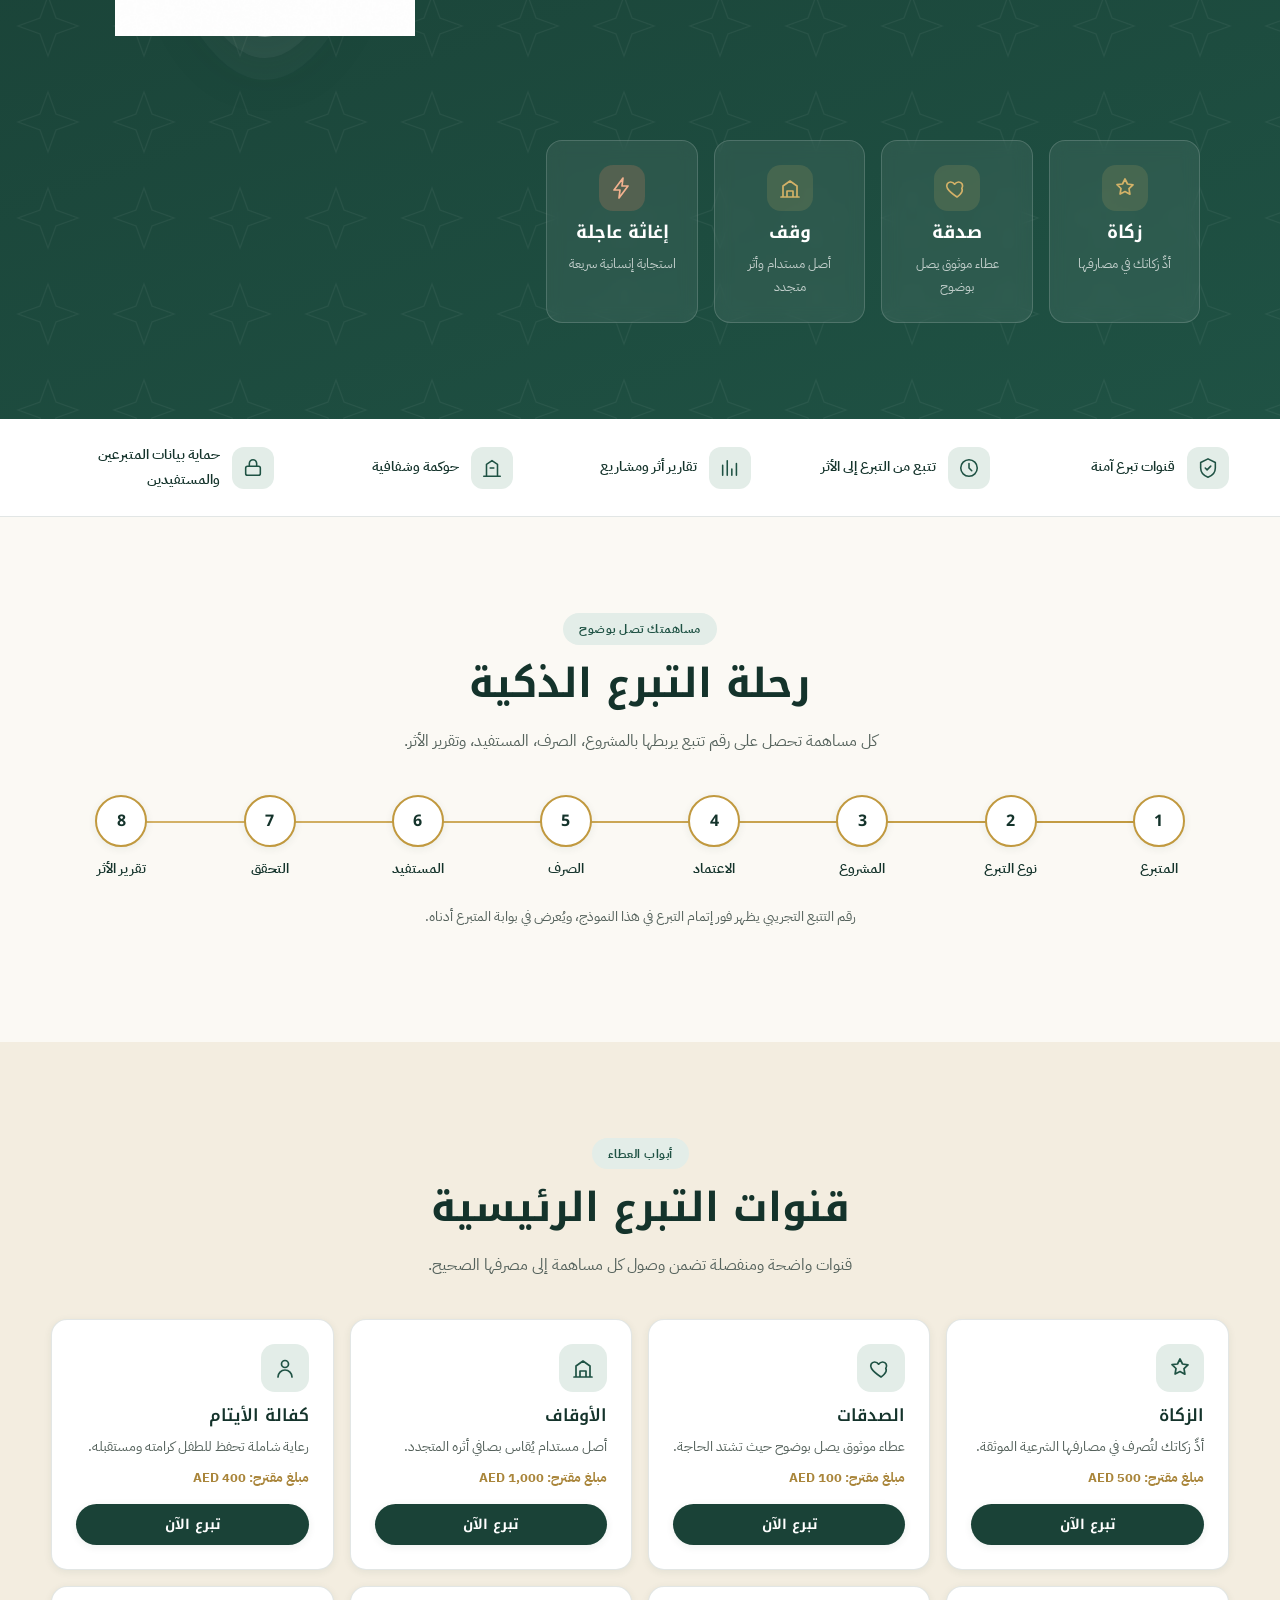
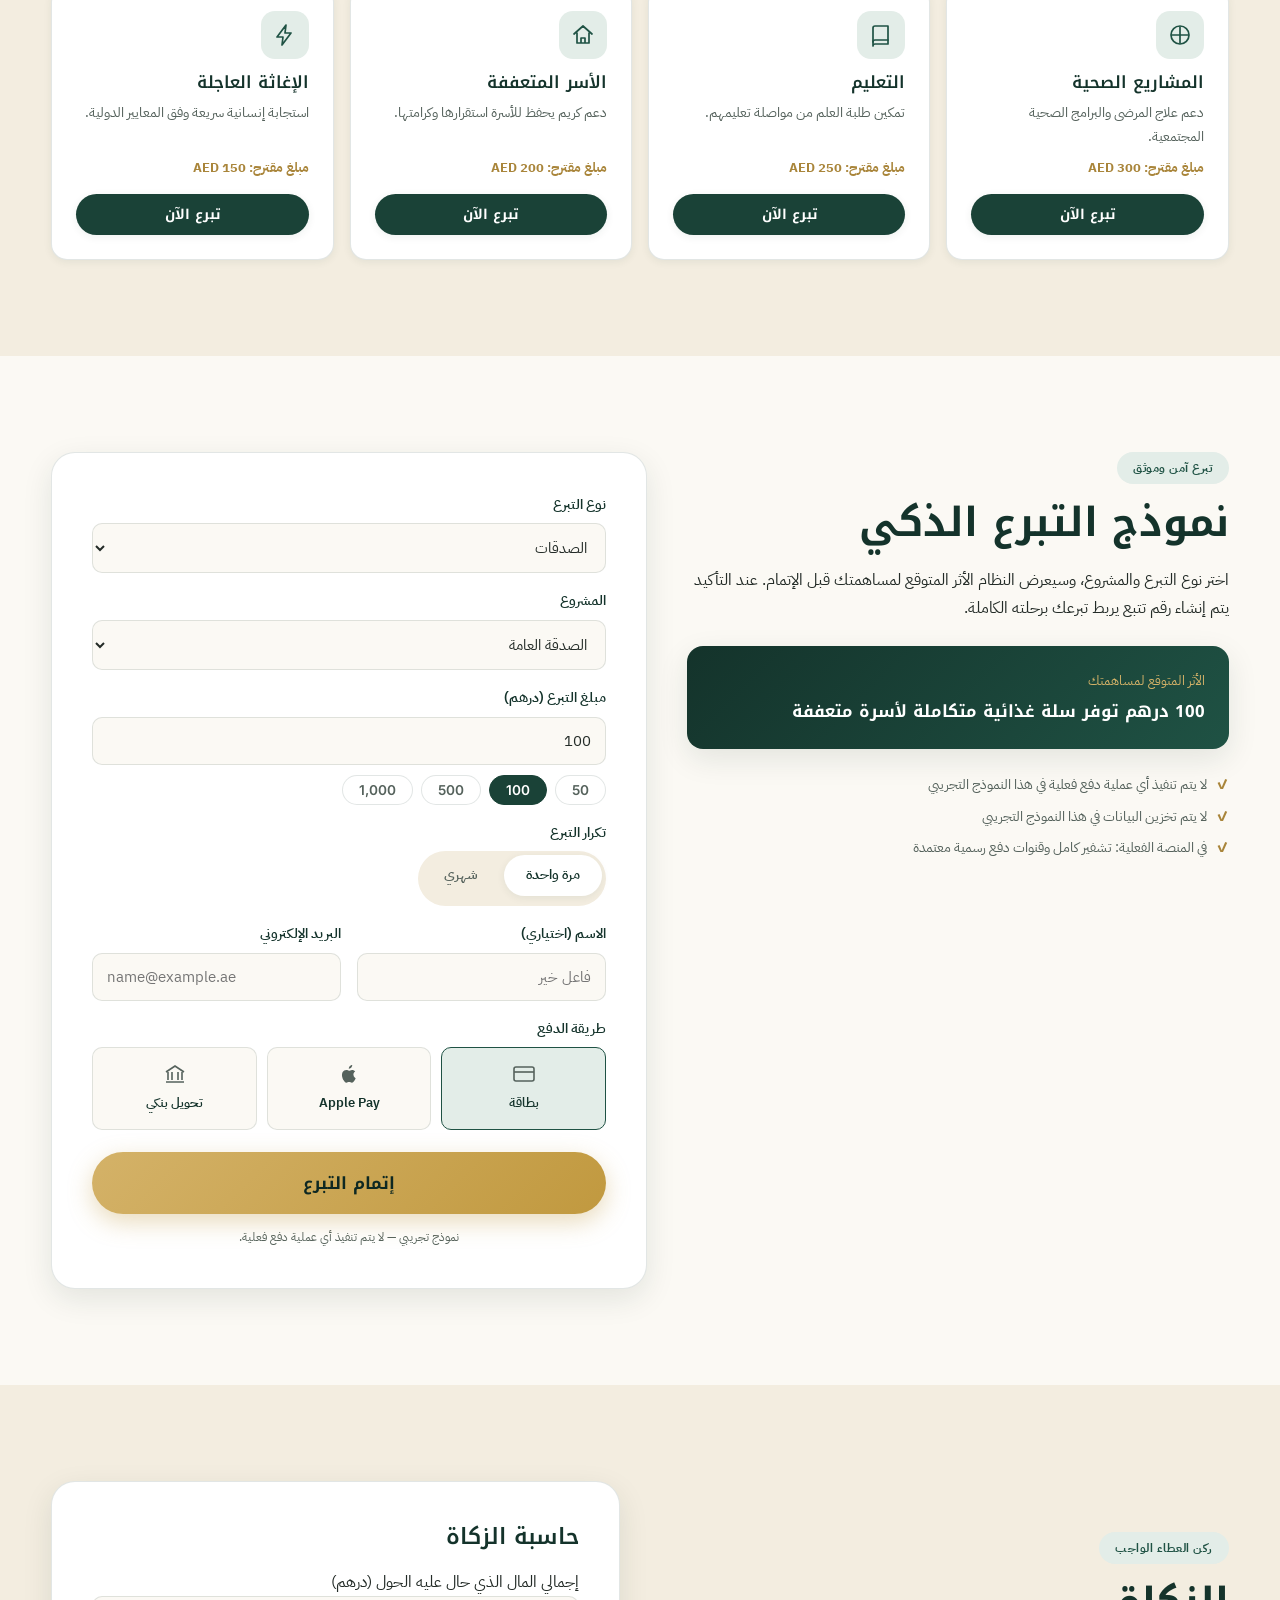
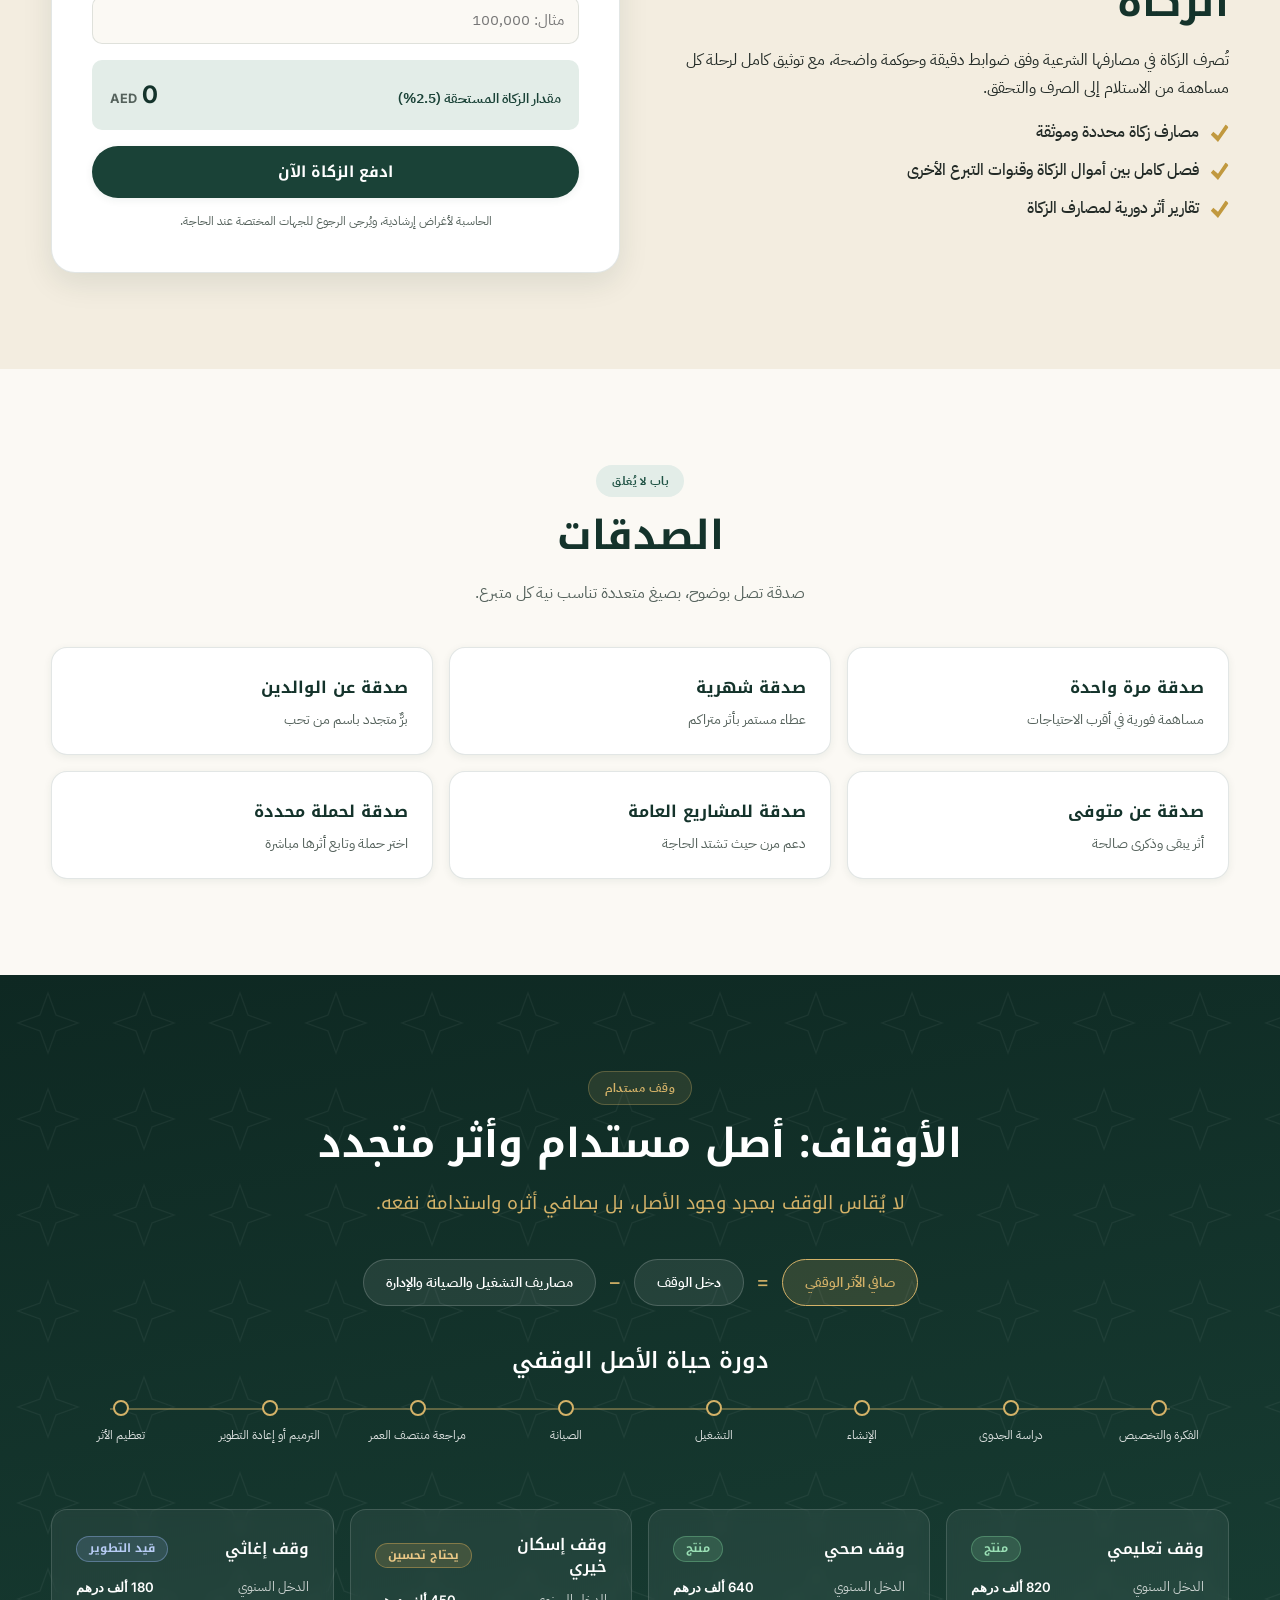
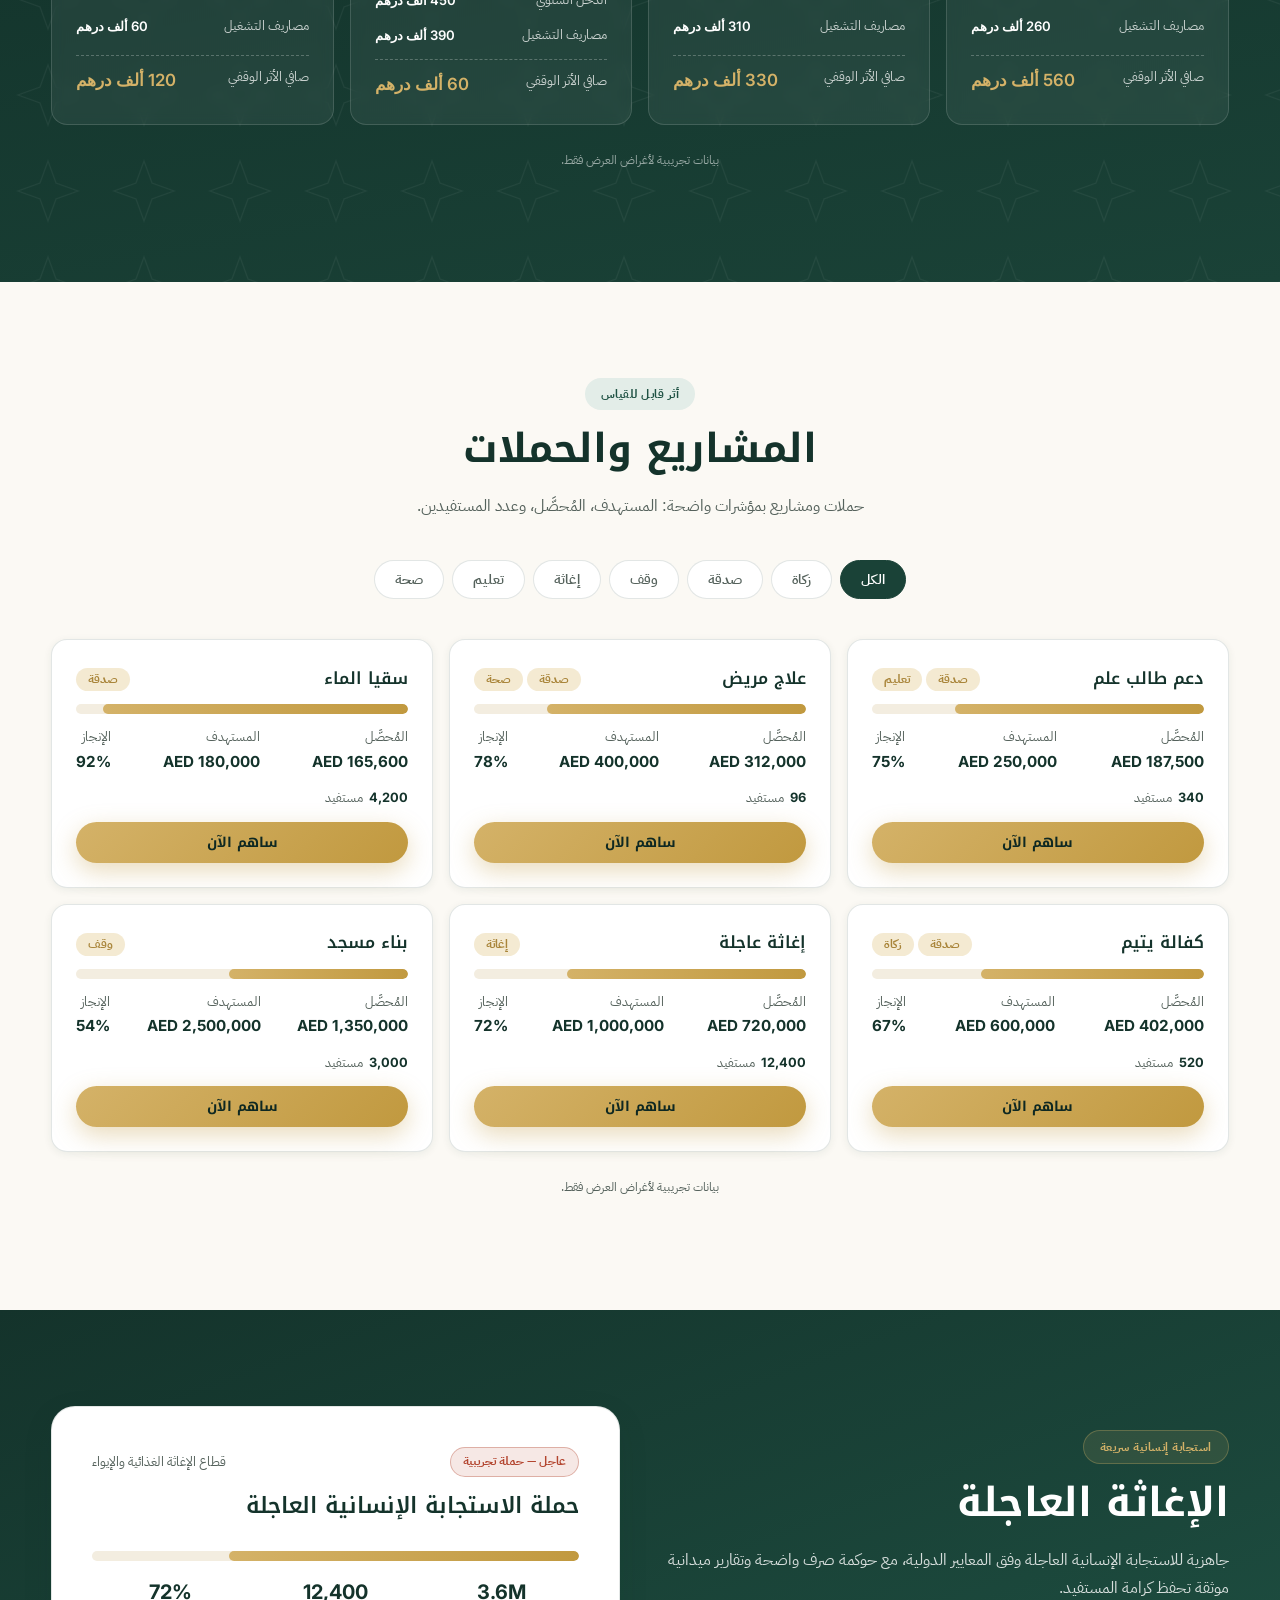
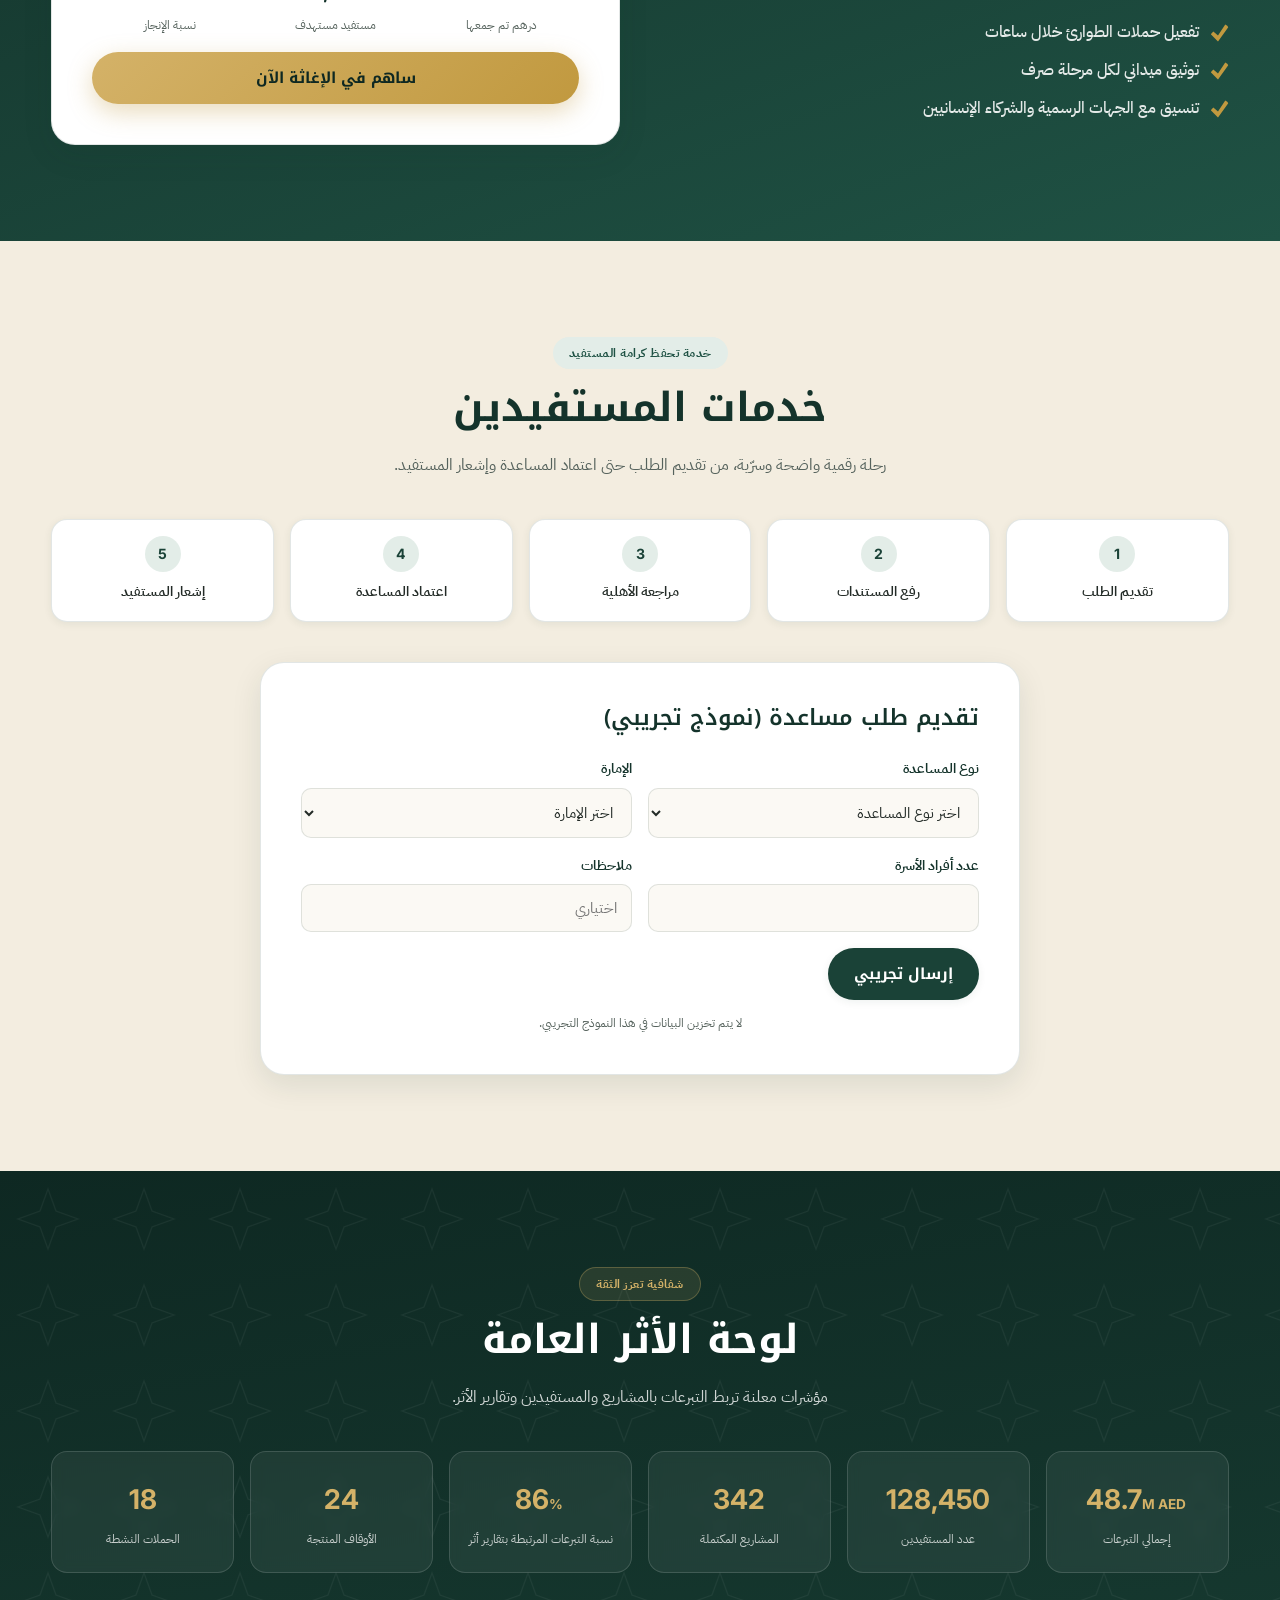
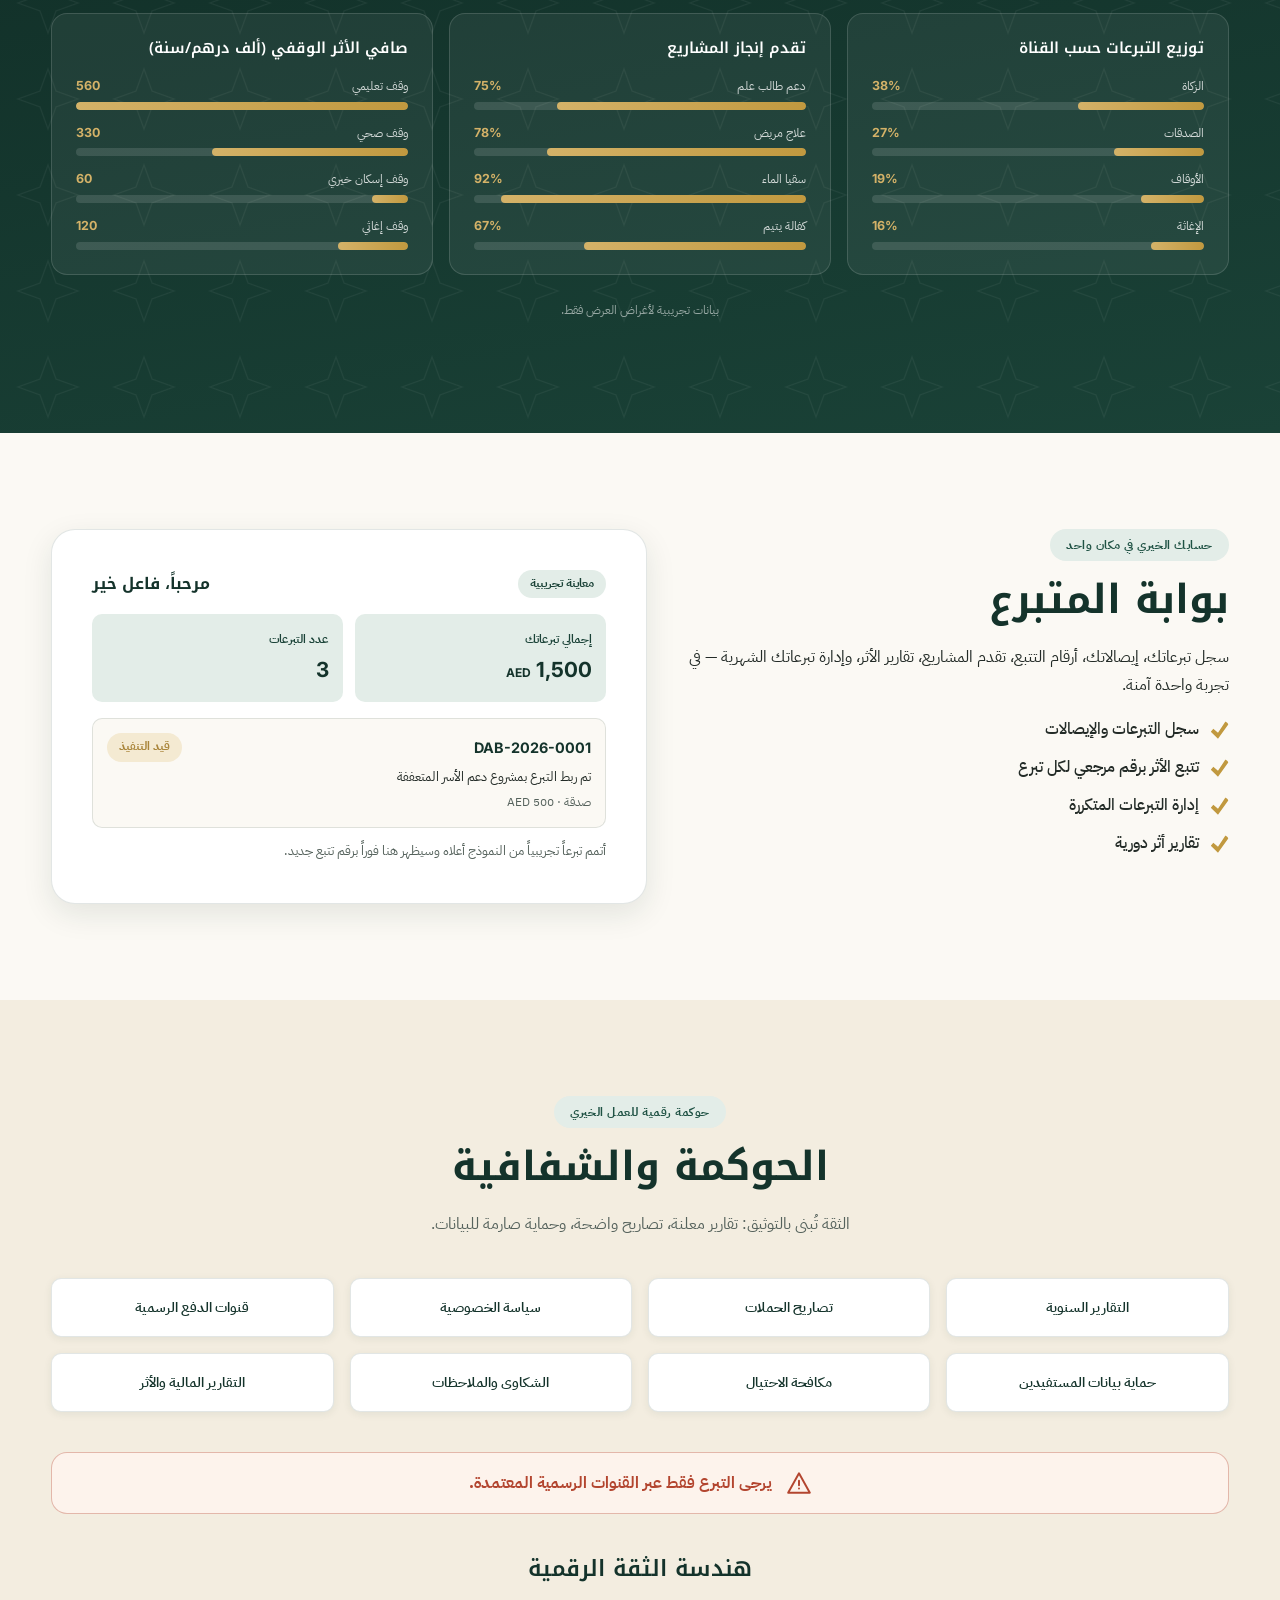
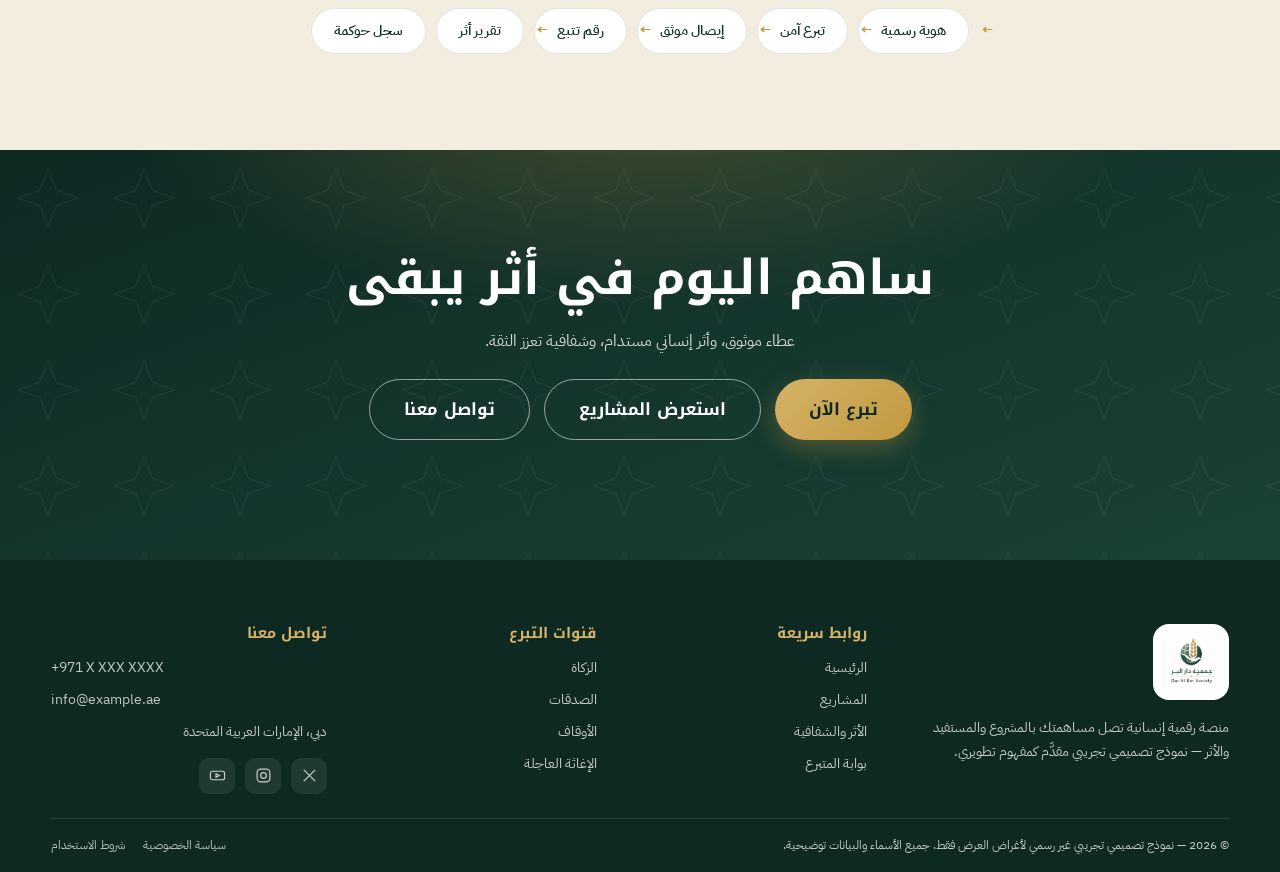
==== commit 3134b97b: "Update index.html" ====
--- a/index.html
+++ b/index.html
@@ -89,11 +89,17 @@
         </div>
       </div>
       <div class="hero-visual" aria-hidden="true">
-        <div class="hero-logo-ring">
-          <img src="./assets/logo.png" alt="" class="hero-logo">
-        </div>
-      </div>
-    </div>
+  <div class="hero-logo-ring hero-logo-assembly">
+    <span class="logo-aura"></span>
+
+    <img src="assets/logo.png" alt="" class="hero-logo hero-logo-base">
+
+    <img src="assets/logo.png" alt="" class="hero-logo-piece piece-one">
+    <img src="assets/logo.png" alt="" class="hero-logo-piece piece-two">
+    <img src="assets/logo.png" alt="" class="hero-logo-piece piece-three">
+    <img src="assets/logo.png" alt="" class="hero-logo-piece piece-four">
+  </div>
+</div>
 
     <div class="container hero-quick">
       <a href="#donate" class="quick-card reveal" data-donate-type="zakat">
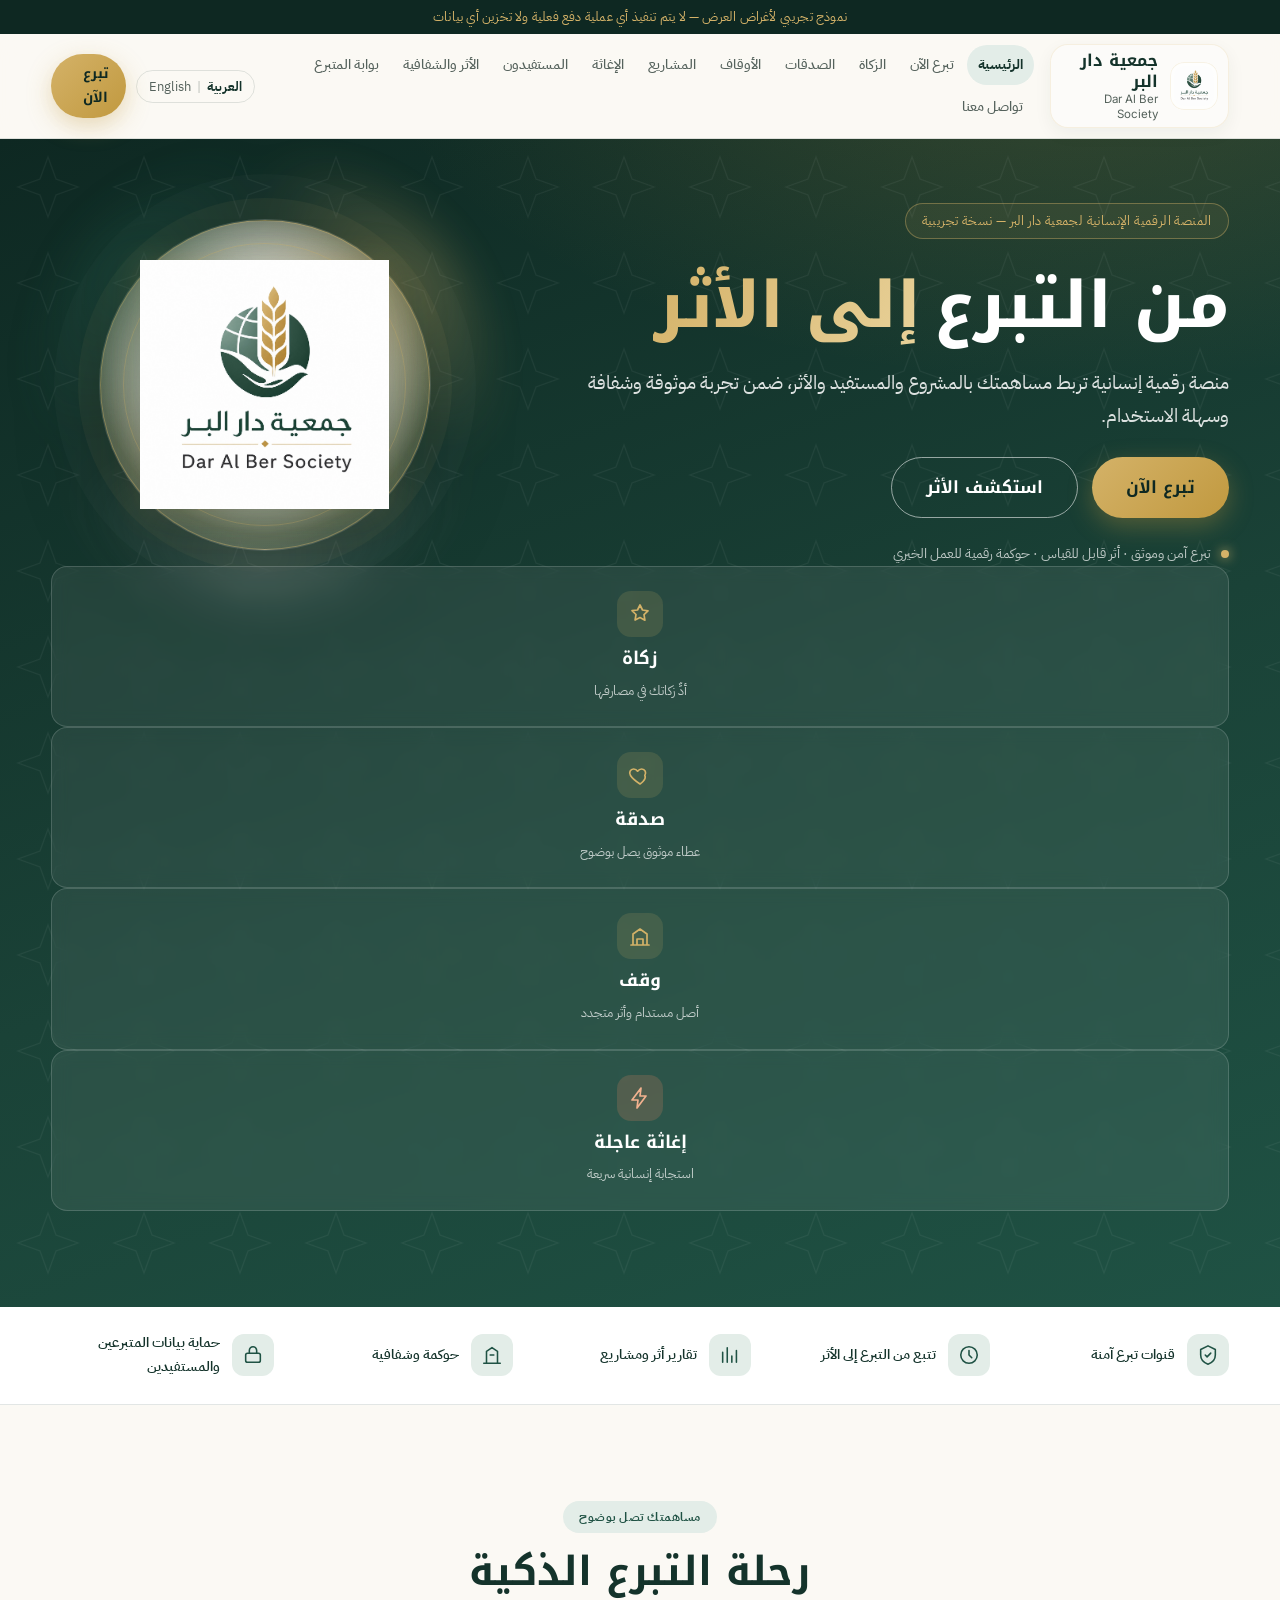
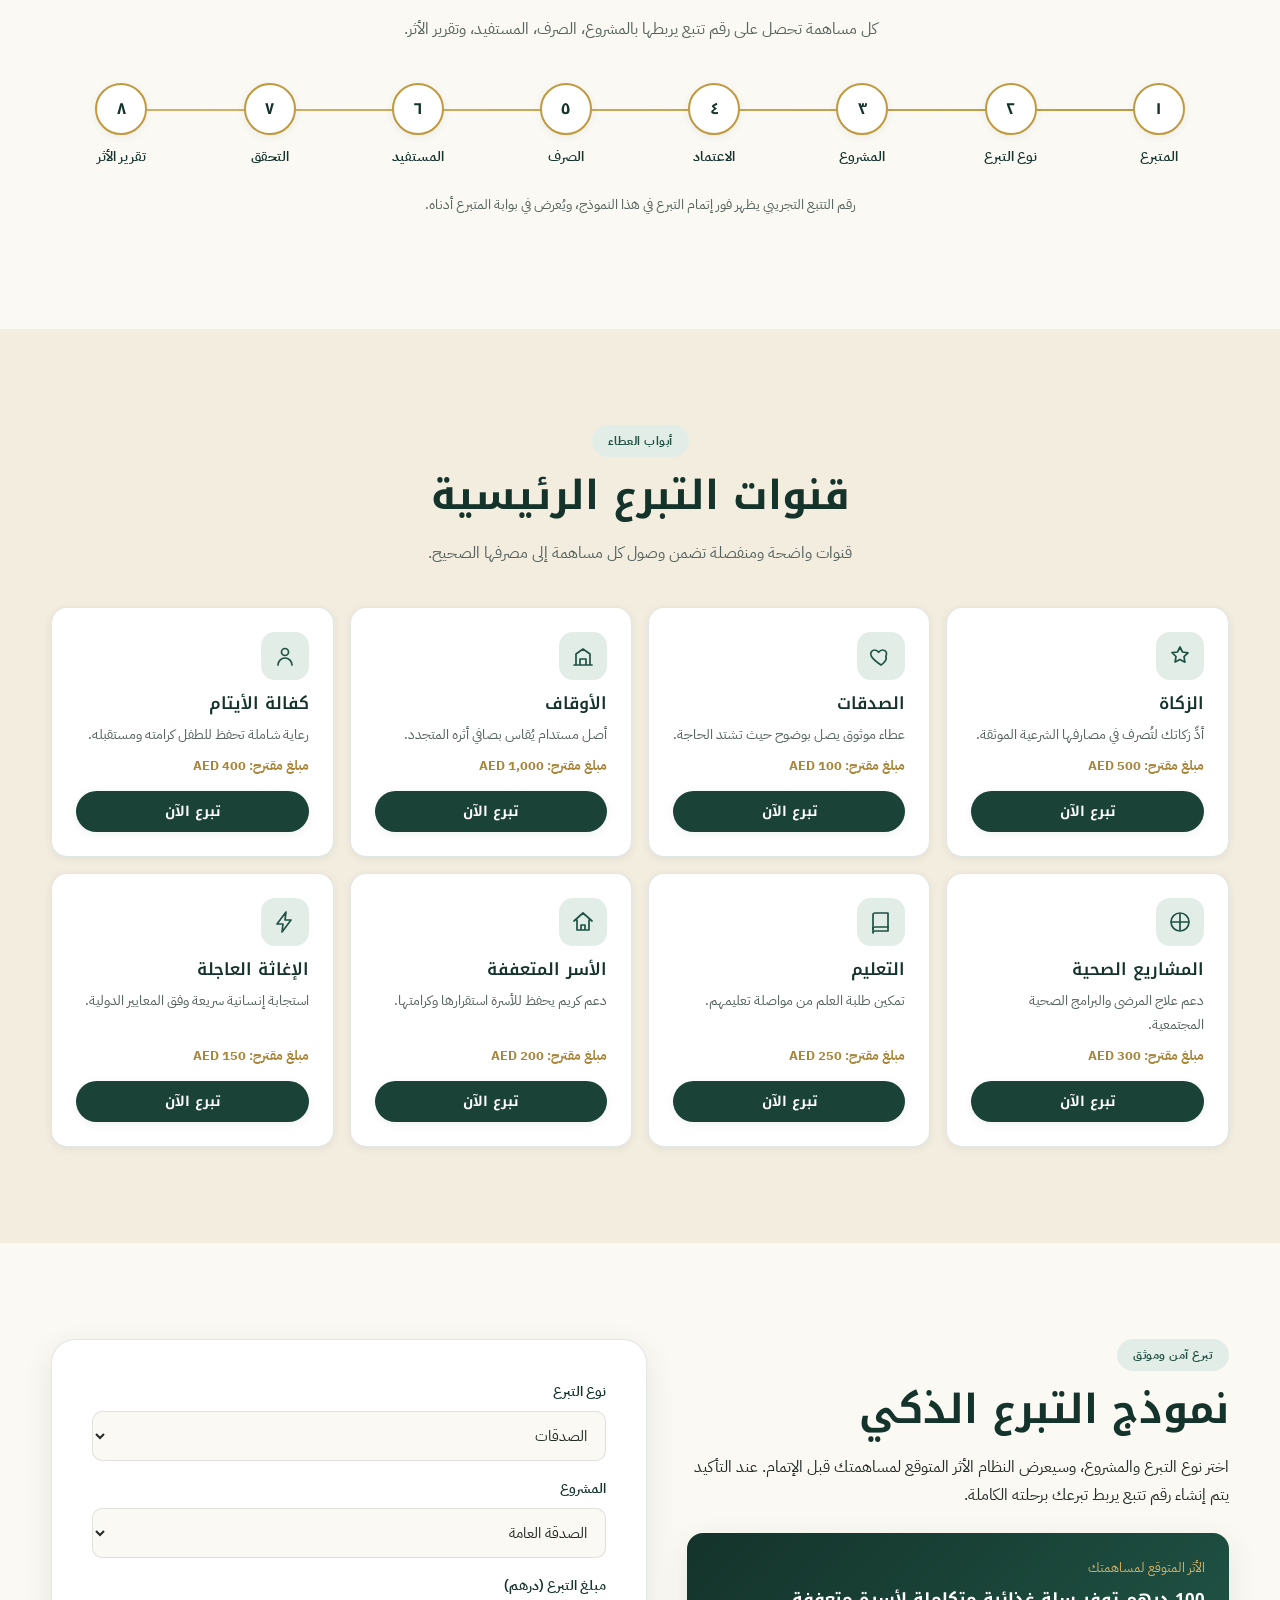
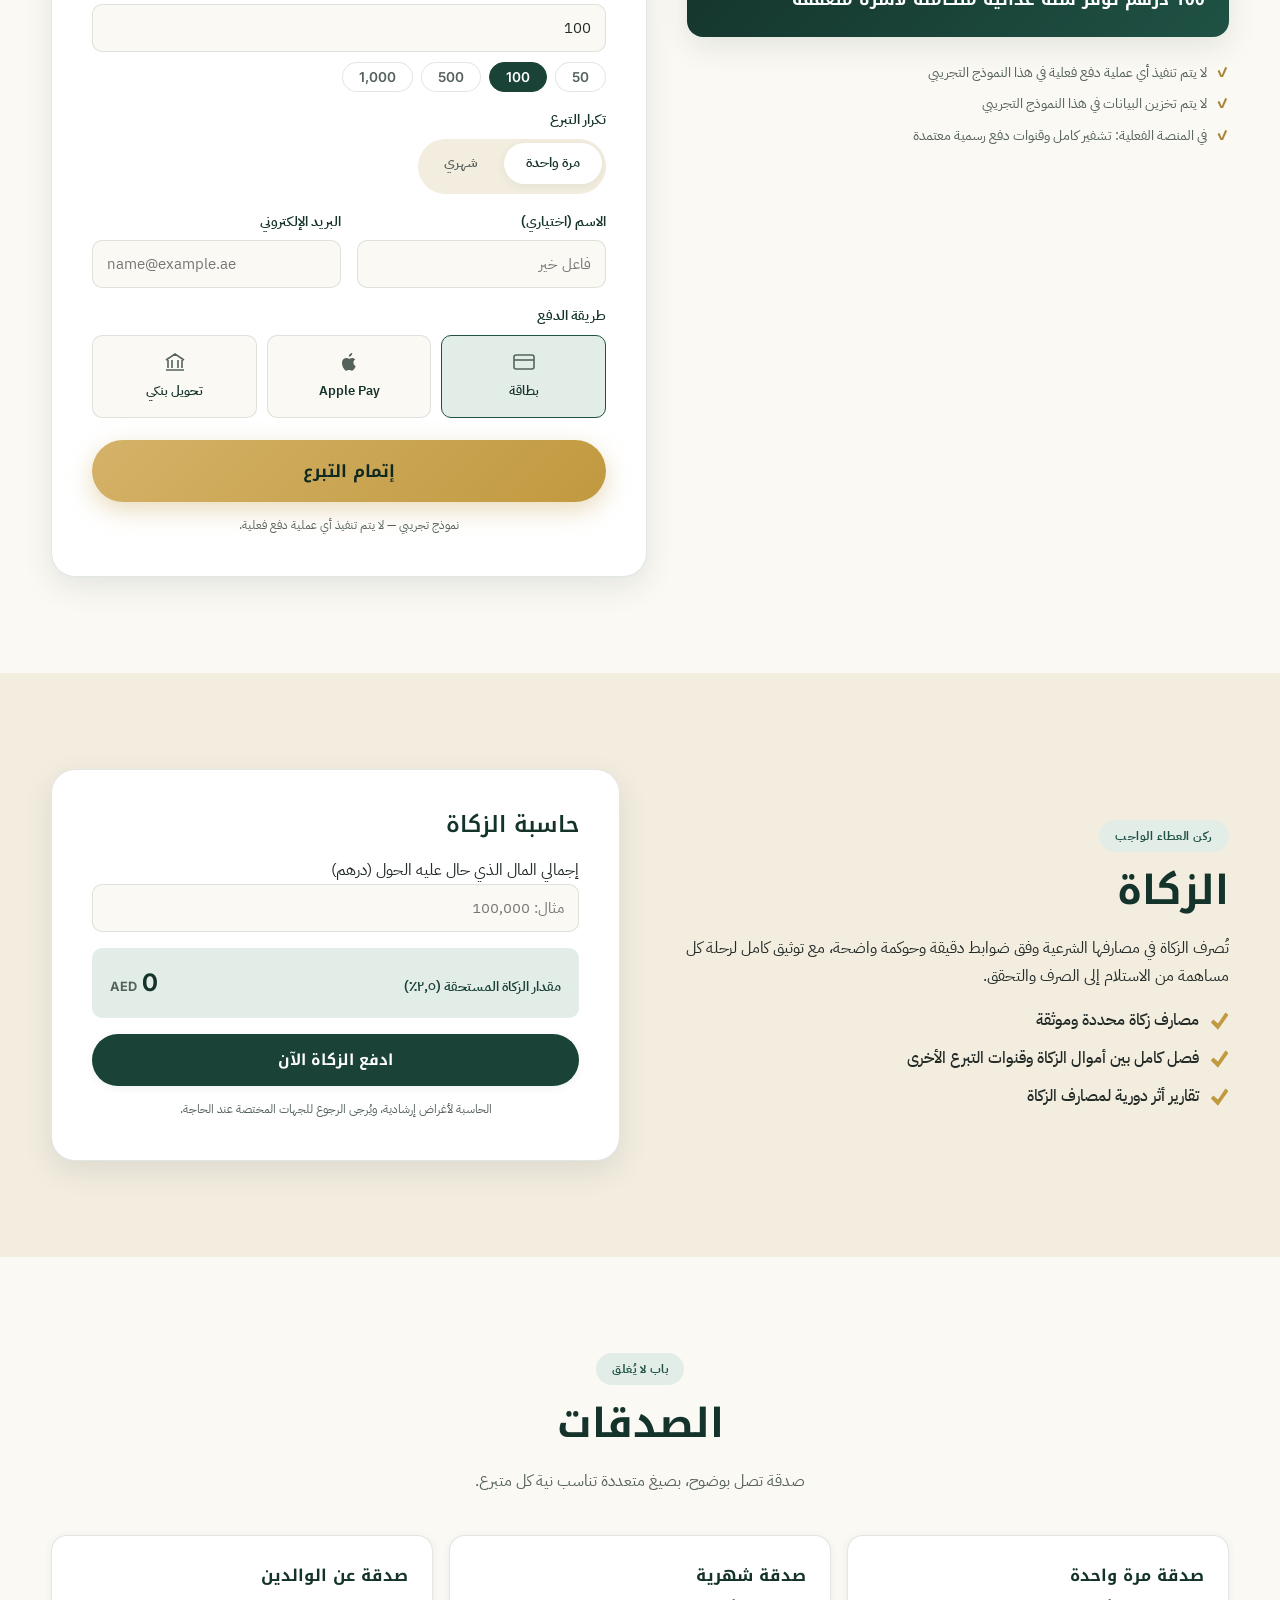
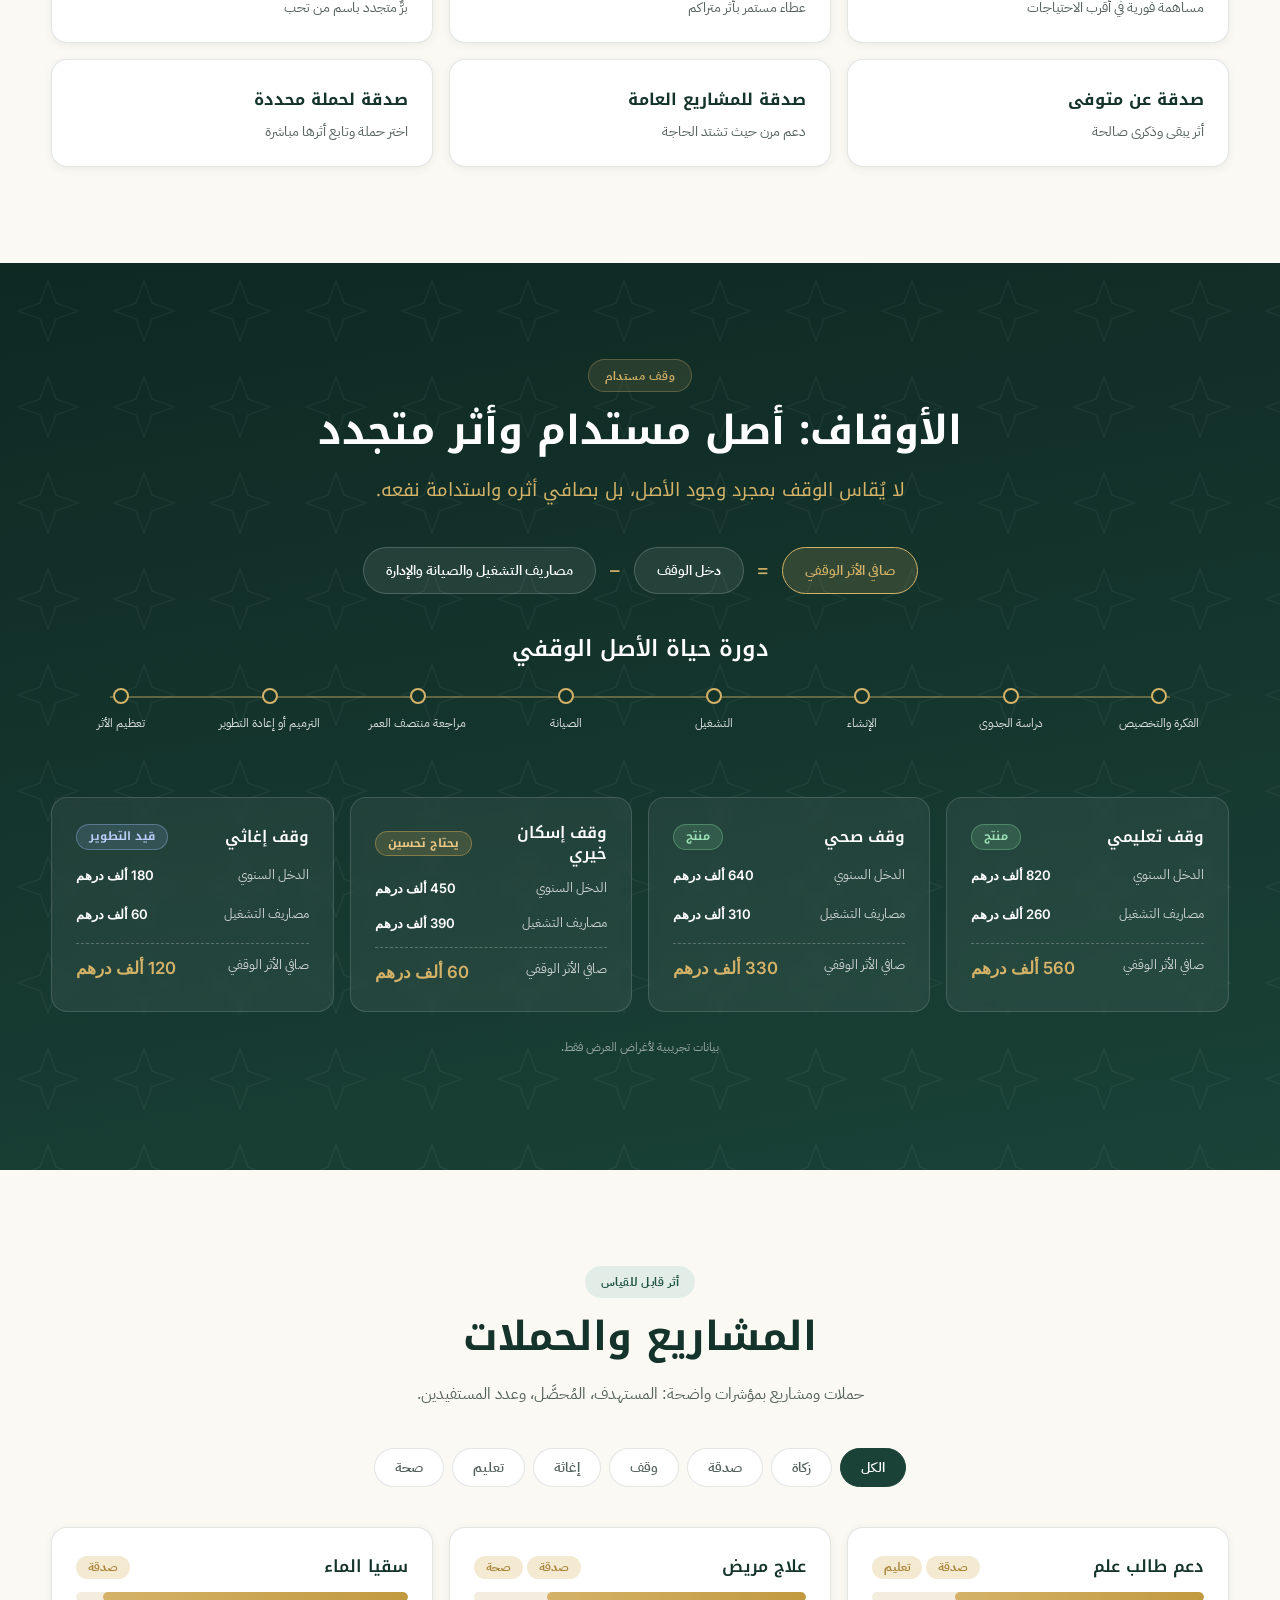
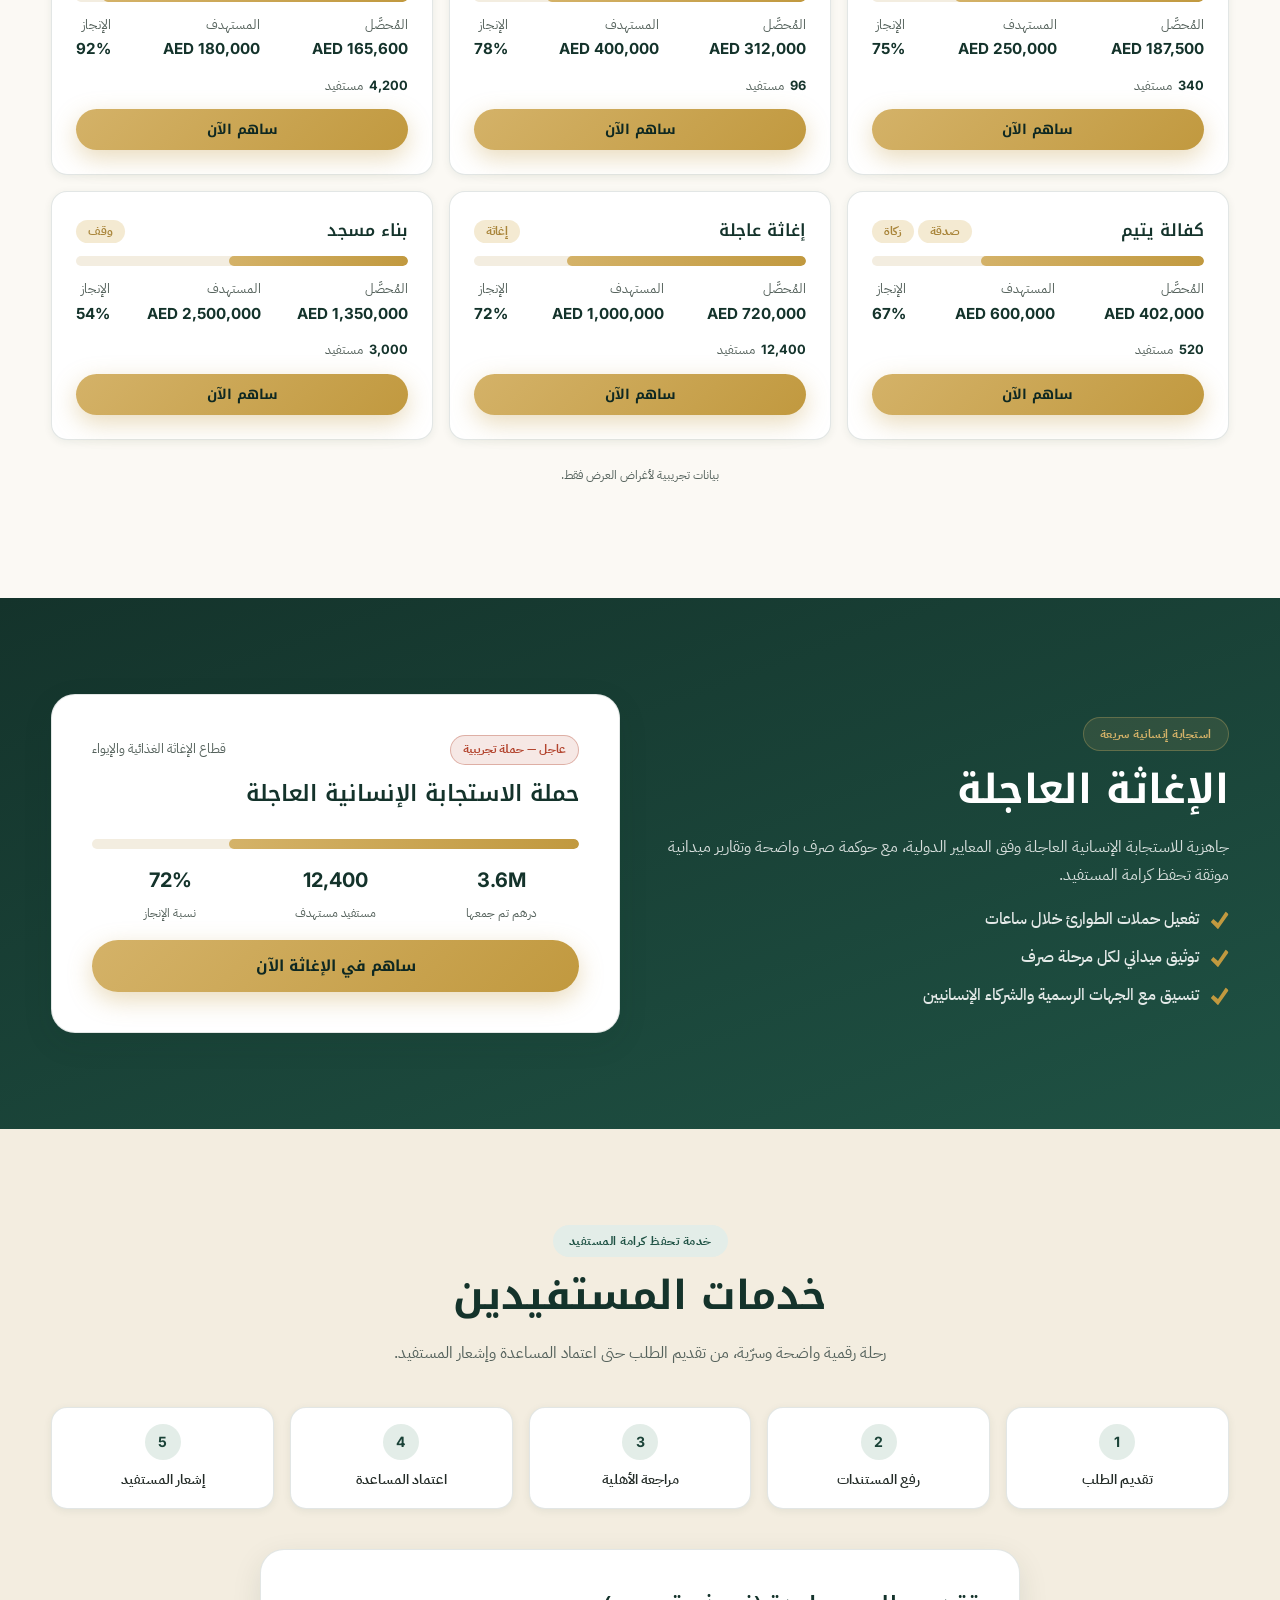
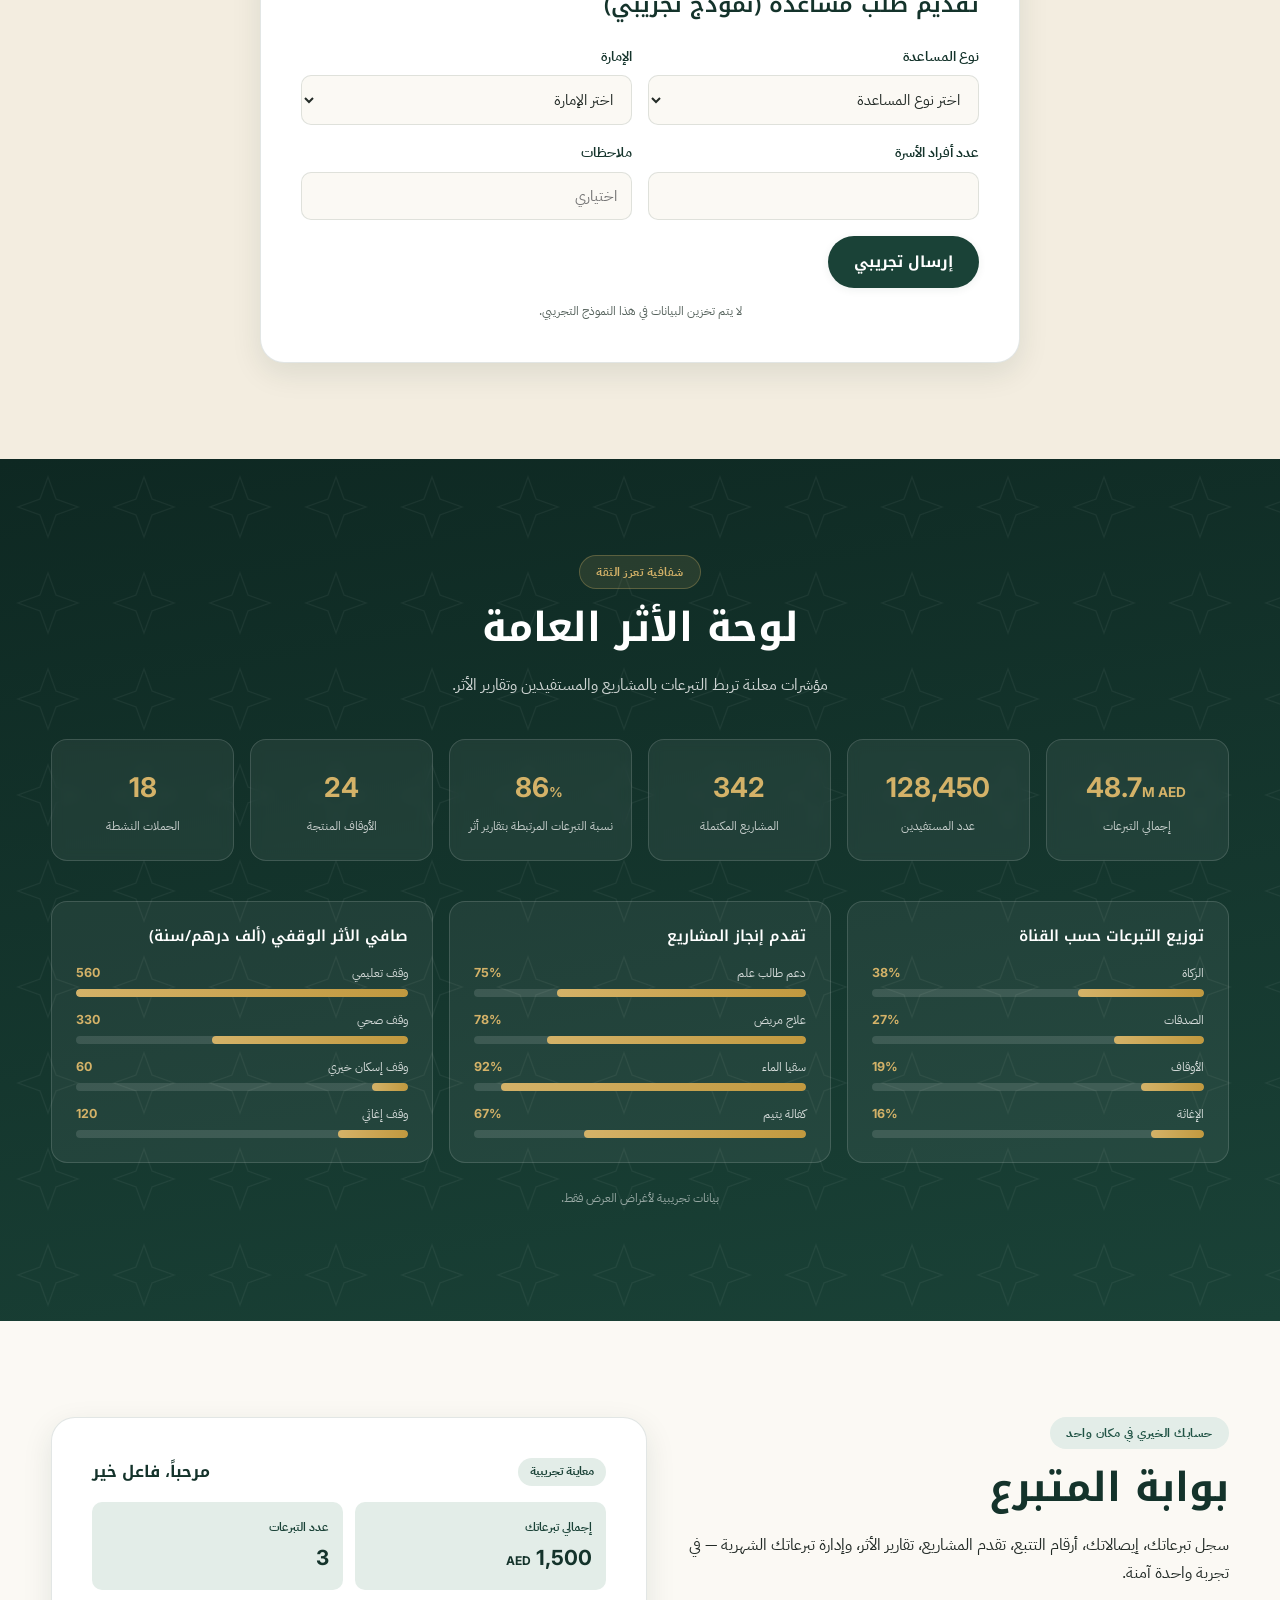
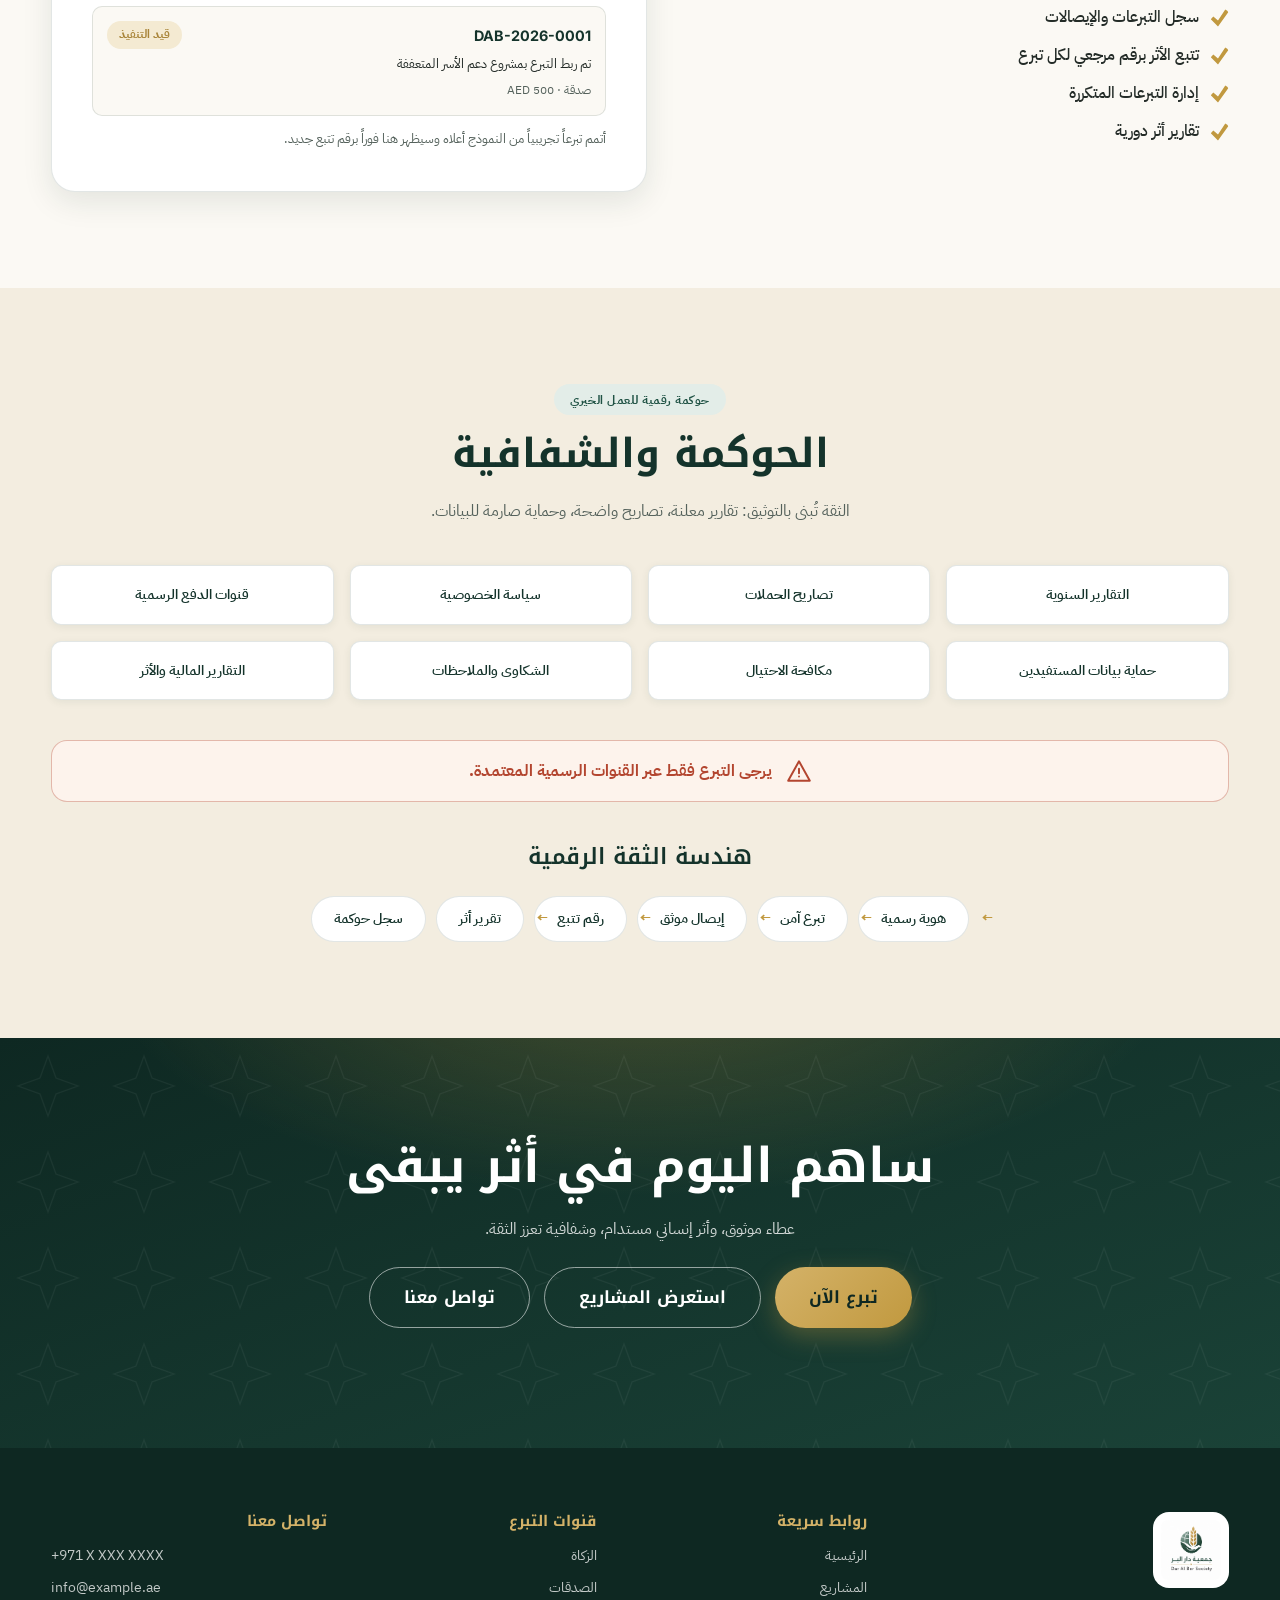
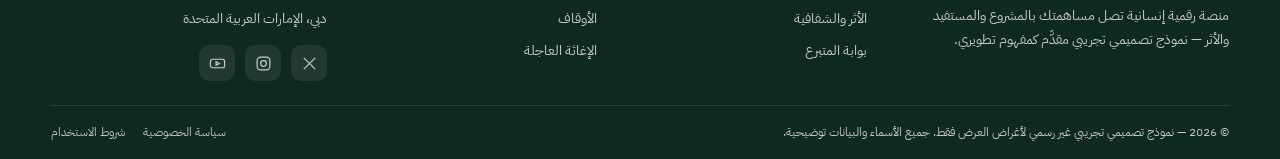
==== commit 8f6386c7: "Add files via upload" ====
--- a/index.html
+++ b/index.html
@@ -9,12 +9,12 @@
   <meta property="og:title" content="جمعية دار البر — من التبرع إلى الأثر">
   <meta property="og:description" content="منصة رقمية إنسانية تربط مساهمتك بالمشروع والمستفيد والأثر. نموذج تجريبي لأغراض العرض.">
   <meta property="og:type" content="website">
-  <meta property="og:image" content="./assets/logo.png">
-  <link rel="icon" type="image/png" href="./assets/logo.png">
+  <meta property="og:image" content="assets/logo.png">
+  <link rel="icon" type="image/png" href="assets/logo.png">
   <link rel="preconnect" href="https://fonts.googleapis.com">
   <link rel="preconnect" href="https://fonts.gstatic.com" crossorigin>
   <link href="https://fonts.googleapis.com/css2?family=Noto+Kufi+Arabic:wght@400;500;600;700;800&family=IBM+Plex+Sans+Arabic:wght@300;400;500;600;700&family=Inter:wght@400;500;600;700&display=swap" rel="stylesheet">
-  <link rel="stylesheet" href="./styles.css">
+  <link rel="stylesheet" href="styles.css">
 </head>
 <body class="preload">
 
@@ -29,7 +29,7 @@
   <header class="site-header" id="siteHeader">
     <div class="container header-inner">
       <a href="#home" class="brand" aria-label="جمعية دار البر — الصفحة الرئيسية">
-        <img src="./assets/logo.png" alt="شعار جمعية دار البر — Dar Al Ber Society logo" class="brand-logo">
+        <img src="assets/logo.png" alt="شعار جمعية دار البر — Dar Al Ber Society logo" class="brand-logo">
         <span class="brand-text">
           <strong data-i18n="brandAr">جمعية دار البر</strong>
           <small data-i18n="brandEn">Dar Al Ber Society</small>
@@ -89,17 +89,18 @@
         </div>
       </div>
       <div class="hero-visual" aria-hidden="true">
-  <div class="hero-logo-ring hero-logo-assembly">
-    <span class="logo-aura"></span>
-
-    <img src="assets/logo.png" alt="" class="hero-logo hero-logo-base">
-
-    <img src="assets/logo.png" alt="" class="hero-logo-piece piece-one">
-    <img src="assets/logo.png" alt="" class="hero-logo-piece piece-two">
-    <img src="assets/logo.png" alt="" class="hero-logo-piece piece-three">
-    <img src="assets/logo.png" alt="" class="hero-logo-piece piece-four">
-  </div>
-</div>
+        <div class="hero-logo-ring hero-logo-assembly">
+          <span class="logo-aura"></span>
+
+          <img src="assets/logo.png" alt="" class="hero-logo hero-logo-base">
+
+          <img src="assets/logo.png" alt="" class="hero-logo-piece piece-one">
+          <img src="assets/logo.png" alt="" class="hero-logo-piece piece-two">
+          <img src="assets/logo.png" alt="" class="hero-logo-piece piece-three">
+          <img src="assets/logo.png" alt="" class="hero-logo-piece piece-four">
+        </div>
+      </div>
+    </div>
 
     <div class="container hero-quick">
       <a href="#donate" class="quick-card reveal" data-donate-type="zakat">
@@ -168,14 +169,14 @@
         <p data-i18n="journeySub">كل مساهمة تحصل على رقم تتبع يربطها بالمشروع، الصرف، المستفيد، وتقرير الأثر.</p>
       </div>
       <ol class="journey-track" id="journeyTrack">
-        <li class="journey-step reveal"><span class="j-num" data-i18n="jn1">1</span><span class="j-label" data-i18n="j1">المتبرع</span></li>
-        <li class="journey-step reveal"><span class="j-num" data-i18n="jn2">2</span><span class="j-label" data-i18n="j2">نوع التبرع</span></li>
-        <li class="journey-step reveal"><span class="j-num" data-i18n="jn3">3</span><span class="j-label" data-i18n="j3">المشروع</span></li>
-        <li class="journey-step reveal"><span class="j-num" data-i18n="jn4">4</span><span class="j-label" data-i18n="j4">الاعتماد</span></li>
-        <li class="journey-step reveal"><span class="j-num" data-i18n="jn5">5</span><span class="j-label" data-i18n="j5">الصرف</span></li>
-        <li class="journey-step reveal"><span class="j-num" data-i18n="jn6">6</span><span class="j-label" data-i18n="j6">المستفيد</span></li>
-        <li class="journey-step reveal"><span class="j-num" data-i18n="jn7">7</span><span class="j-label" data-i18n="j7">التحقق</span></li>
-        <li class="journey-step reveal"><span class="j-num" data-i18n="jn8">8</span><span class="j-label" data-i18n="j8">تقرير الأثر</span></li>
+        <li class="journey-step reveal"><span class="j-num" data-i18n="jn1">١</span><span class="j-label" data-i18n="j1">المتبرع</span></li>
+        <li class="journey-step reveal"><span class="j-num" data-i18n="jn2">٢</span><span class="j-label" data-i18n="j2">نوع التبرع</span></li>
+        <li class="journey-step reveal"><span class="j-num" data-i18n="jn3">٣</span><span class="j-label" data-i18n="j3">المشروع</span></li>
+        <li class="journey-step reveal"><span class="j-num" data-i18n="jn4">٤</span><span class="j-label" data-i18n="j4">الاعتماد</span></li>
+        <li class="journey-step reveal"><span class="j-num" data-i18n="jn5">٥</span><span class="j-label" data-i18n="j5">الصرف</span></li>
+        <li class="journey-step reveal"><span class="j-num" data-i18n="jn6">٦</span><span class="j-label" data-i18n="j6">المستفيد</span></li>
+        <li class="journey-step reveal"><span class="j-num" data-i18n="jn7">٧</span><span class="j-label" data-i18n="j7">التحقق</span></li>
+        <li class="journey-step reveal"><span class="j-num" data-i18n="jn8">٨</span><span class="j-label" data-i18n="j8">تقرير الأثر</span></li>
       </ol>
       <p class="journey-note reveal" data-i18n="journeyNote">رقم التتبع التجريبي يظهر فور إتمام التبرع في هذا النموذج، ويُعرض في بوابة المتبرع أدناه.</p>
     </div>
@@ -202,7 +203,7 @@
         <p data-i18n="donSub">اختر نوع التبرع والمشروع، وسيعرض النظام الأثر المتوقع لمساهمتك قبل الإتمام. عند التأكيد يتم إنشاء رقم تتبع يربط تبرعك برحلته الكاملة.</p>
         <div class="donate-impact-card" id="impactPreview" aria-live="polite">
           <span class="impact-label" data-i18n="impactLabel">الأثر المتوقع لمساهمتك</span>
-          <strong id="impactText">100 درهم توفر سلة غذائية متكاملة لأسرة متعففة</strong>
+          <strong id="impactText">١٠٠ درهم توفر سلة غذائية متكاملة لأسرة متعففة</strong>
         </div>
         <ul class="donate-assurances">
           <li data-i18n="assure1">لا يتم تنفيذ أي عملية دفع فعلية في هذا النموذج التجريبي</li>
@@ -290,7 +291,7 @@
         <label for="zakatInput" data-i18n="zCalcLabel">إجمالي المال الذي حال عليه الحول (درهم)</label>
         <input type="number" id="zakatInput" min="0" step="100" placeholder="مثال: 100,000" inputmode="numeric" data-i18n-ph="zCalcPh">
         <div class="zakat-result" aria-live="polite">
-          <span data-i18n="zCalcDue">مقدار الزكاة المستحقة (2.5%)</span>
+          <span data-i18n="zCalcDue">مقدار الزكاة المستحقة (٢٫٥٪)</span>
           <strong id="zakatResult">0 <small>AED</small></strong>
         </div>
         <button class="btn btn-green btn-block" id="zakatPayBtn" data-i18n="zCalcCta">ادفع الزكاة الآن</button>
@@ -583,7 +584,7 @@
   <footer class="site-footer" id="footer">
     <div class="container footer-grid">
       <div class="footer-brand">
-        <img src="./assets/logo.png" alt="شعار جمعية دار البر" class="footer-logo">
+        <img src="assets/logo.png" alt="شعار جمعية دار البر" class="footer-logo">
         <p data-i18n="footMission">منصة رقمية إنسانية تصل مساهمتك بالمشروع والمستفيد والأثر — نموذج تصميمي تجريبي مقدَّم كمفهوم تطويري.</p>
       </div>
       <nav class="footer-col" aria-label="روابط سريعة">
@@ -640,6 +641,6 @@
     </div>
   </div>
 
-  <script src="./app.js"></script>
+  <script src="app.js"></script>
 </body>
 </html>
--- a/styles.css
+++ b/styles.css
@@ -95,8 +95,31 @@
 }
 .site-header.is-scrolled { box-shadow: var(--shadow-md); }
 .header-inner { display: flex; align-items: center; gap: var(--space-2); padding-block: 10px; }
-.brand { display: flex; align-items: center; gap: 12px; }
-.brand-logo { width: 52px; height: 52px; object-fit: contain; }
+.brand {
+  display: flex;
+  align-items: center;
+  gap: 12px;
+  background: rgba(255,255,255,0.48);
+  border: 1px solid rgba(212,178,104,0.18);
+  border-radius: 18px;
+  padding: 6px 10px;
+  box-shadow: 0 6px 18px rgba(20,51,43,0.055);
+  transition: background var(--transition), box-shadow var(--transition), transform var(--transition);
+}
+.brand:hover {
+  background: rgba(255,255,255,0.72);
+  box-shadow: 0 10px 26px rgba(20,51,43,0.09);
+  transform: translateY(-1px);
+}
+.brand-logo {
+  width: 48px;
+  height: 48px;
+  object-fit: contain;
+  border-radius: 14px;
+  background: rgba(255,255,255,0.72);
+  padding: 4px;
+  box-shadow: inset 0 0 0 1px rgba(212,178,104,0.16);
+}
 .brand-text { display: flex; flex-direction: column; line-height: 1.25; }
 .brand-text strong { font-family: var(--font-head); font-size: 1.02rem; color: var(--green-900); }
 .brand-text small { color: var(--ink-soft); font-size: 0.72rem; font-family: var(--font-latin); }
@@ -184,16 +207,222 @@
 .hero-trust-line { display: flex; align-items: center; gap: 10px; color: rgba(255,255,255,0.7); font-size: 0.85rem; }
 .hero-trust-line .dot { width: 8px; height: 8px; border-radius: 50%; background: var(--gold-400); box-shadow: 0 0 12px var(--gold-400); }
 
-.hero-visual { display: flex; justify-content: center; }
+.hero-visual {
+  display: flex;
+  justify-content: center;
+  align-items: center;
+  perspective: 1200px;
+}
+
 .hero-logo-ring {
-  width: min(300px, 60vw); aspect-ratio: 1; border-radius: 50%;
-  background: radial-gradient(circle at 50% 40%, #ffffff 0%, #f6f2e8 70%);
-  display: grid; place-items: center; position: relative;
-  box-shadow: var(--shadow-lg), 0 0 0 1px rgba(255,255,255,0.35), 0 0 0 22px rgba(255,255,255,0.05), 0 0 0 44px rgba(255,255,255,0.03);
-  animation: floaty 7s ease-in-out infinite;
-}
-.hero-logo { width: 78%; }
-@keyframes floaty { 0%,100% { transform: translateY(0); } 50% { transform: translateY(-12px); } }
+  width: min(330px, 62vw);
+  aspect-ratio: 1;
+  border-radius: 50%;
+  display: grid;
+  place-items: center;
+  position: relative;
+  isolation: isolate;
+  overflow: visible;
+  background:
+    radial-gradient(circle at 50% 45%, rgba(255,255,255,0.96) 0%, rgba(255,255,255,0.76) 38%, rgba(212,178,104,0.22) 68%, rgba(31,82,68,0.10) 100%),
+    linear-gradient(145deg, rgba(255,255,255,0.24), rgba(255,255,255,0.04));
+  border: 1px solid rgba(212,178,104,0.42);
+  box-shadow:
+    0 34px 90px rgba(0,0,0,0.24),
+    0 0 0 1px rgba(255,255,255,0.18),
+    0 0 0 22px rgba(212,178,104,0.055),
+    0 0 0 46px rgba(255,255,255,0.025);
+  backdrop-filter: blur(10px);
+  animation: heroLogoFloat 8s ease-in-out infinite;
+}
+
+.hero-logo-ring::before {
+  content: "";
+  position: absolute;
+  inset: -18%;
+  border-radius: 50%;
+  background:
+    conic-gradient(
+      from 0deg,
+      transparent 0deg,
+      rgba(212,178,104,0.36) 55deg,
+      transparent 110deg,
+      rgba(255,255,255,0.16) 180deg,
+      transparent 250deg,
+      rgba(39,106,85,0.32) 310deg,
+      transparent 360deg
+    );
+  filter: blur(22px);
+  opacity: 0.75;
+  animation: logoAuraRotate 18s linear infinite;
+  z-index: -2;
+}
+
+.hero-logo-ring::after {
+  content: "";
+  position: absolute;
+  inset: 7%;
+  border-radius: 50%;
+  border: 1px solid rgba(212,178,104,0.34);
+  box-shadow:
+    inset 0 0 28px rgba(212,178,104,0.13),
+    0 0 24px rgba(212,178,104,0.10);
+  animation: logoBreath 5.5s ease-in-out infinite;
+  z-index: -1;
+}
+
+.logo-aura {
+  position: absolute;
+  inset: 15%;
+  border-radius: 50%;
+  background:
+    radial-gradient(circle, rgba(212,178,104,0.26), transparent 65%);
+  filter: blur(16px);
+  animation: logoPulse 4.8s ease-in-out infinite;
+  z-index: -1;
+}
+
+.hero-logo-base {
+  width: 76%;
+  position: relative;
+  z-index: 4;
+  filter:
+    drop-shadow(0 18px 28px rgba(14,40,34,0.18))
+    drop-shadow(0 0 14px rgba(212,178,104,0.18));
+  animation: logoSettle 7.5s ease-in-out infinite;
+}
+
+.hero-logo-piece {
+  position: absolute;
+  width: 76%;
+  opacity: 0;
+  z-index: 3;
+  filter: drop-shadow(0 12px 24px rgba(14,40,34,0.18));
+  pointer-events: none;
+  mix-blend-mode: normal;
+}
+
+.piece-one {
+  clip-path: polygon(0 0, 52% 0, 52% 52%, 0 52%);
+  animation: logoPieceOne 7.5s ease-in-out infinite;
+}
+
+.piece-two {
+  clip-path: polygon(48% 0, 100% 0, 100% 52%, 48% 52%);
+  animation: logoPieceTwo 7.5s ease-in-out infinite;
+}
+
+.piece-three {
+  clip-path: polygon(0 48%, 52% 48%, 52% 100%, 0 100%);
+  animation: logoPieceThree 7.5s ease-in-out infinite;
+}
+
+.piece-four {
+  clip-path: polygon(48% 48%, 100% 48%, 100% 100%, 48% 100%);
+  animation: logoPieceFour 7.5s ease-in-out infinite;
+}
+
+@keyframes heroLogoFloat {
+  0%, 100% {
+    transform: translateY(0) rotateX(0deg) rotateY(0deg);
+  }
+  50% {
+    transform: translateY(-12px) rotateX(1.5deg) rotateY(-2deg);
+  }
+}
+
+@keyframes logoAuraRotate {
+  to {
+    transform: rotate(360deg);
+  }
+}
+
+@keyframes logoBreath {
+  0%, 100% {
+    opacity: 0.55;
+    transform: scale(1);
+  }
+  50% {
+    opacity: 0.95;
+    transform: scale(1.035);
+  }
+}
+
+@keyframes logoPulse {
+  0%, 100% {
+    opacity: 0.45;
+    transform: scale(0.94);
+  }
+  50% {
+    opacity: 0.88;
+    transform: scale(1.08);
+  }
+}
+
+@keyframes logoSettle {
+  0%, 14%, 100% {
+    opacity: 1;
+    transform: scale(1) rotate(0deg);
+  }
+  36% {
+    opacity: 0.72;
+    transform: scale(0.985) rotate(-0.5deg);
+  }
+  55% {
+    opacity: 0.22;
+    transform: scale(0.96) rotate(0.5deg);
+  }
+  74% {
+    opacity: 0.92;
+    transform: scale(1.01) rotate(0deg);
+  }
+}
+
+@keyframes logoPieceOne {
+  0%, 22%, 78%, 100% {
+    opacity: 0;
+    transform: translate(0, 0) scale(1);
+  }
+  42%, 58% {
+    opacity: 0.9;
+    transform: translate(-18px, -16px) scale(0.98) rotate(-3deg);
+  }
+}
+
+@keyframes logoPieceTwo {
+  0%, 22%, 78%, 100% {
+    opacity: 0;
+    transform: translate(0, 0) scale(1);
+  }
+  42%, 58% {
+    opacity: 0.9;
+    transform: translate(18px, -14px) scale(0.98) rotate(3deg);
+  }
+}
+
+@keyframes logoPieceThree {
+  0%, 22%, 78%, 100% {
+    opacity: 0;
+    transform: translate(0, 0) scale(1);
+  }
+  42%, 58% {
+    opacity: 0.9;
+    transform: translate(-16px, 16px) scale(0.98) rotate(2deg);
+  }
+}
+
+@keyframes logoPieceFour {
+  0%, 22%, 78%, 100% {
+    opacity: 0;
+    transform: translate(0, 0) scale(1);
+  }
+  42%, 58% {
+    opacity: 0.9;
+    transform: translate(16px, 16px) scale(0.98) rotate(-2deg);
+  }
+}
+
+50% { transform: translateY(-12px); } }
 
 .hero-quick {
   position: relative; margin-top: var(--space-5);
@@ -723,6 +952,36 @@
 
 /* ---- Visibility safety net ---- */
 /* Logos should always be visible regardless of reveal state */
-.brand-logo, .hero-logo, .footer-logo { opacity: 1 !important; transform: none !important; }
+.brand-logo,
+.footer-logo {
+  opacity: 1 !important;
+  transform: none !important;
+}
+
+.hero-logo-base {
+  opacity: 1;
+}
 /* Make metric cards visible by default; JS will animate the numbers */
 .metric-card { opacity: 1 !important; transform: none !important; }
+
+
+/* Hero logo assembly respects reduced-motion preferences */
+@media (prefers-reduced-motion: reduce) {
+  .hero-logo-ring,
+  .hero-logo-ring::before,
+  .hero-logo-ring::after,
+  .logo-aura,
+  .hero-logo-base,
+  .hero-logo-piece {
+    animation: none !important;
+    transform: none !important;
+  }
+
+  .hero-logo-piece {
+    display: none !important;
+  }
+
+  .hero-logo-base {
+    opacity: 1 !important;
+  }
+}
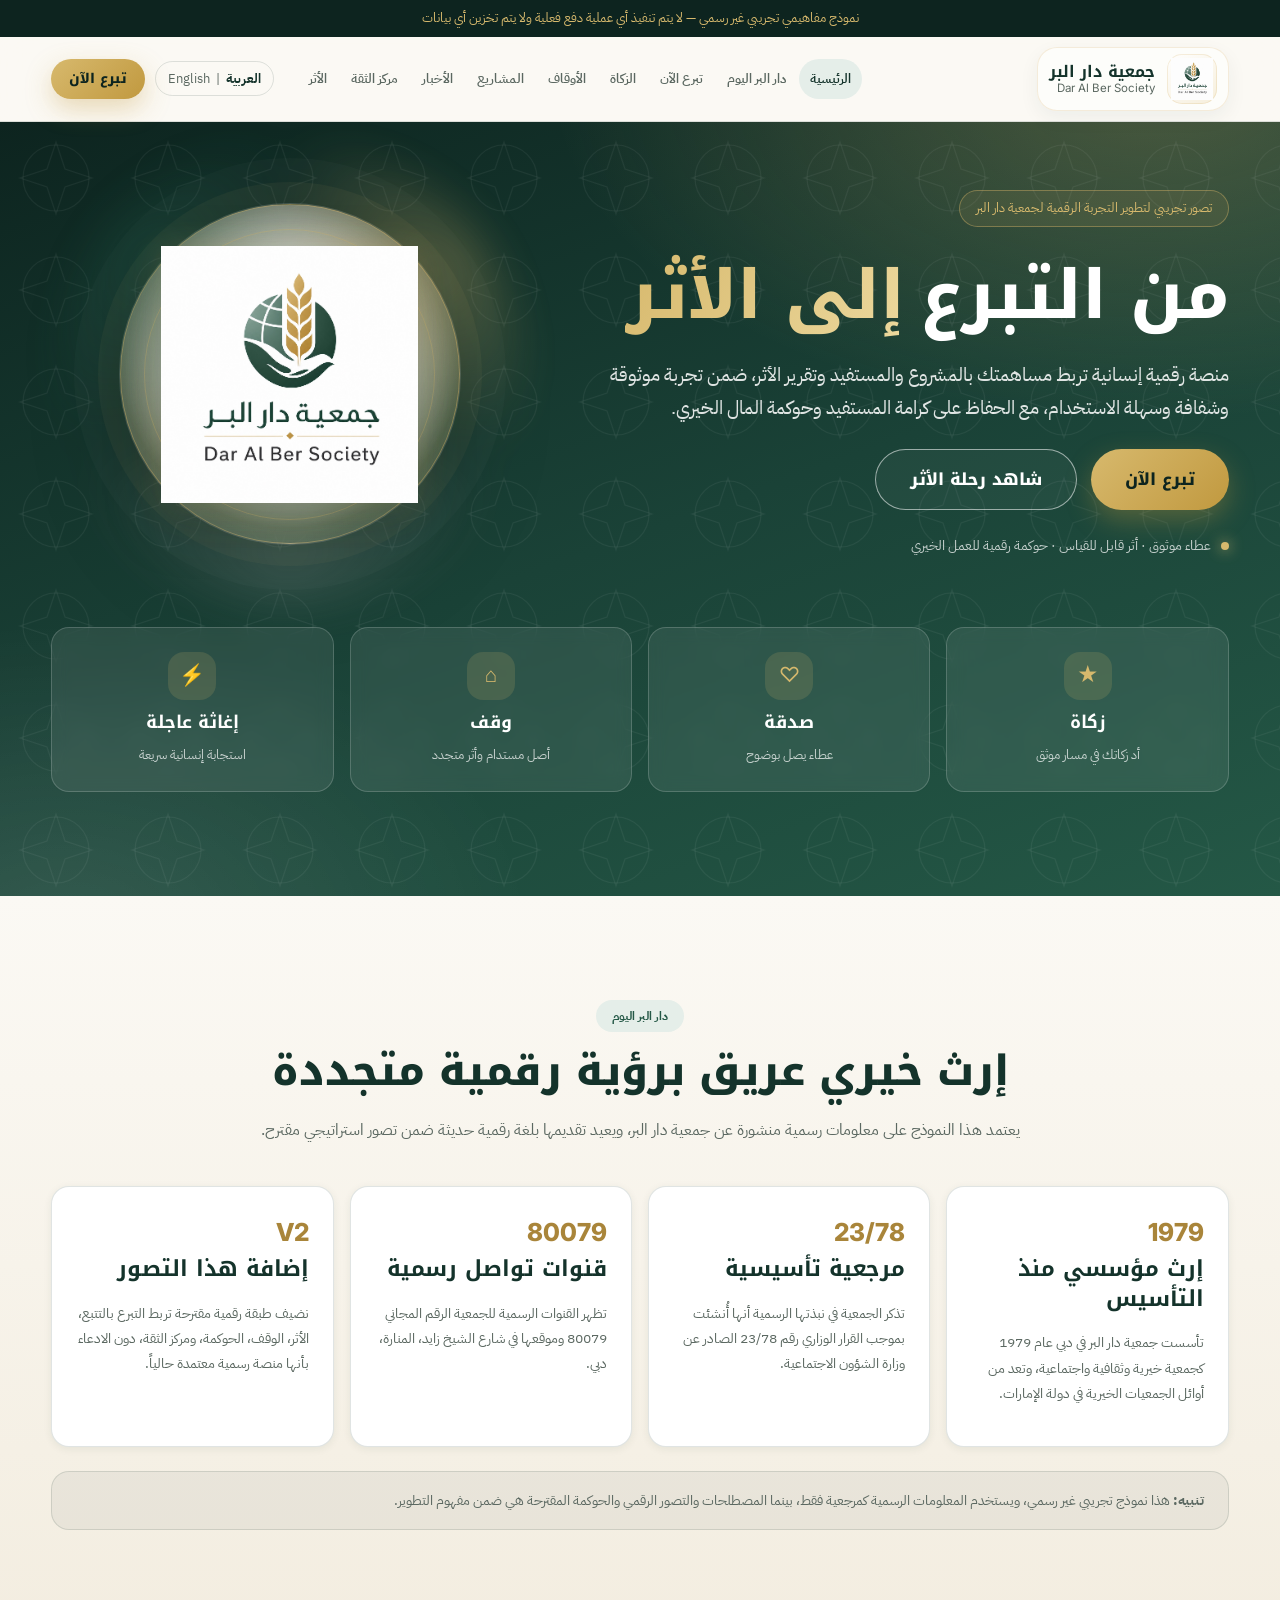
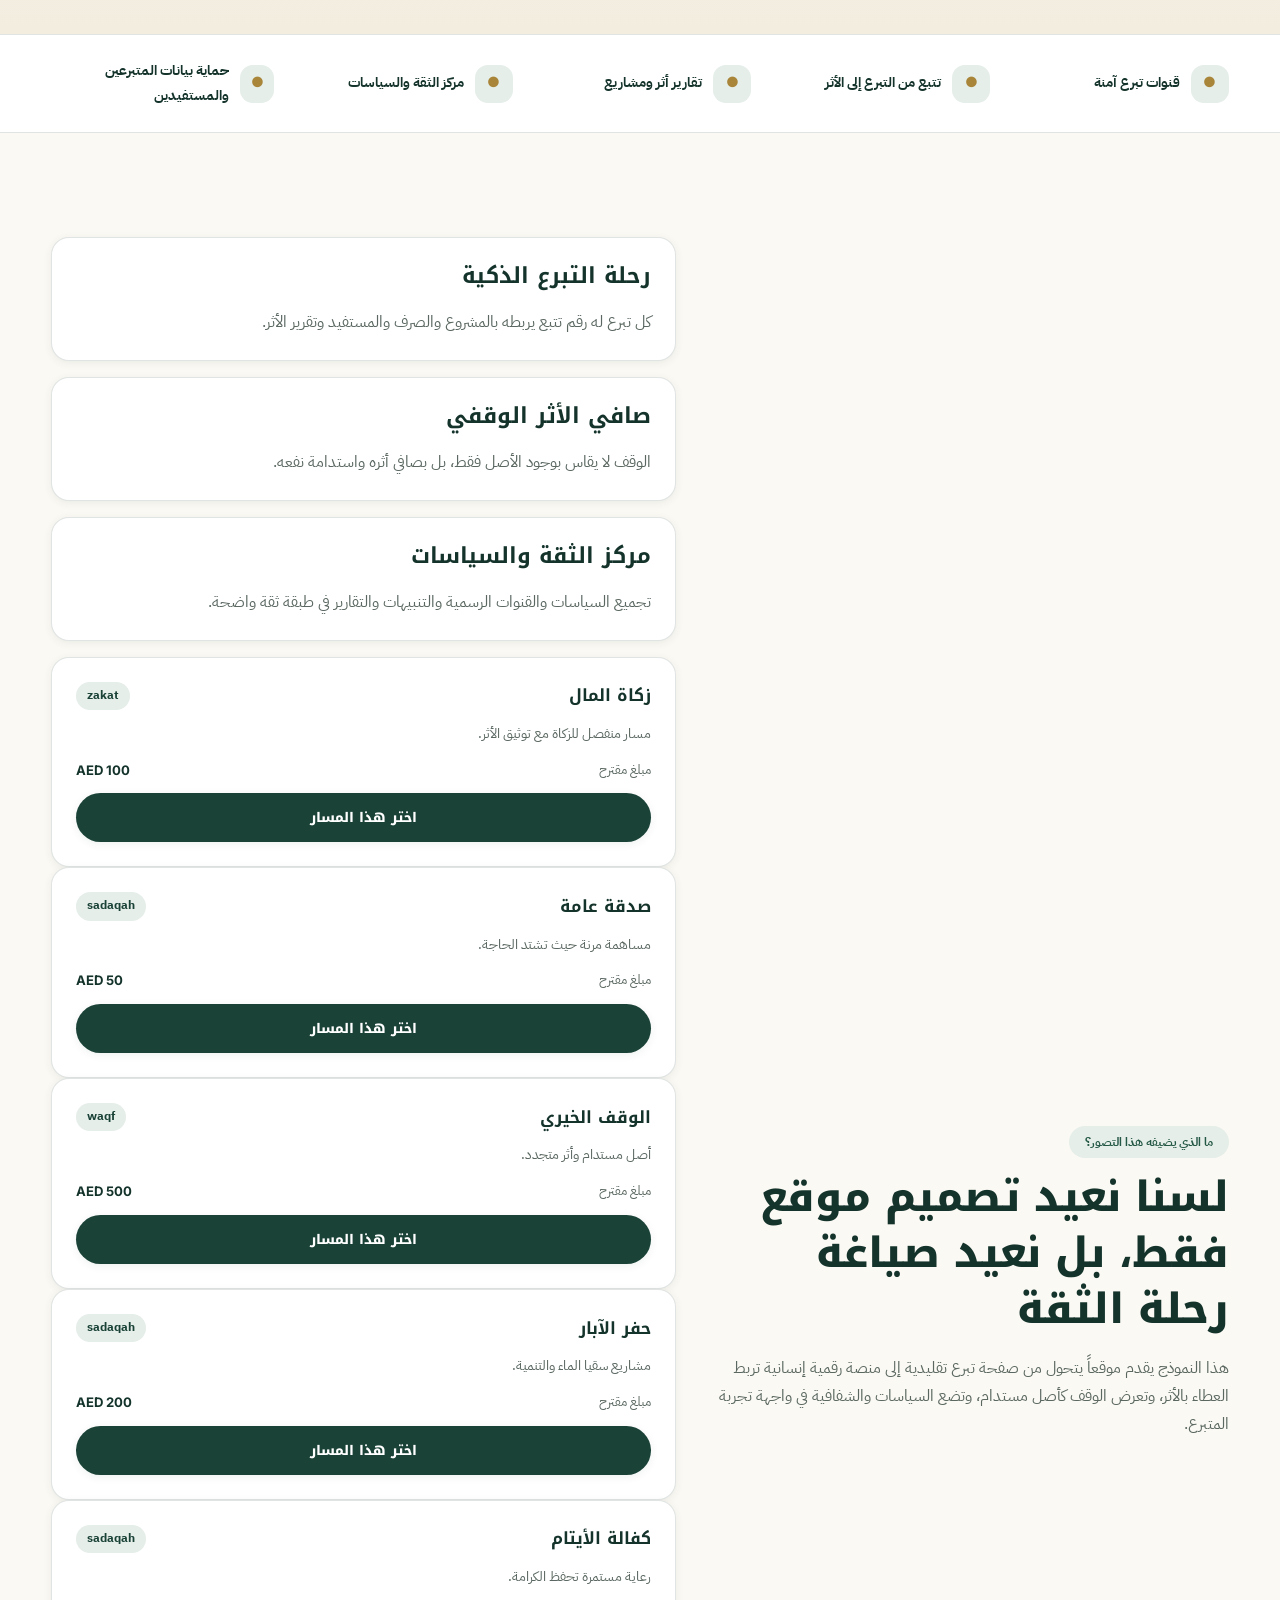
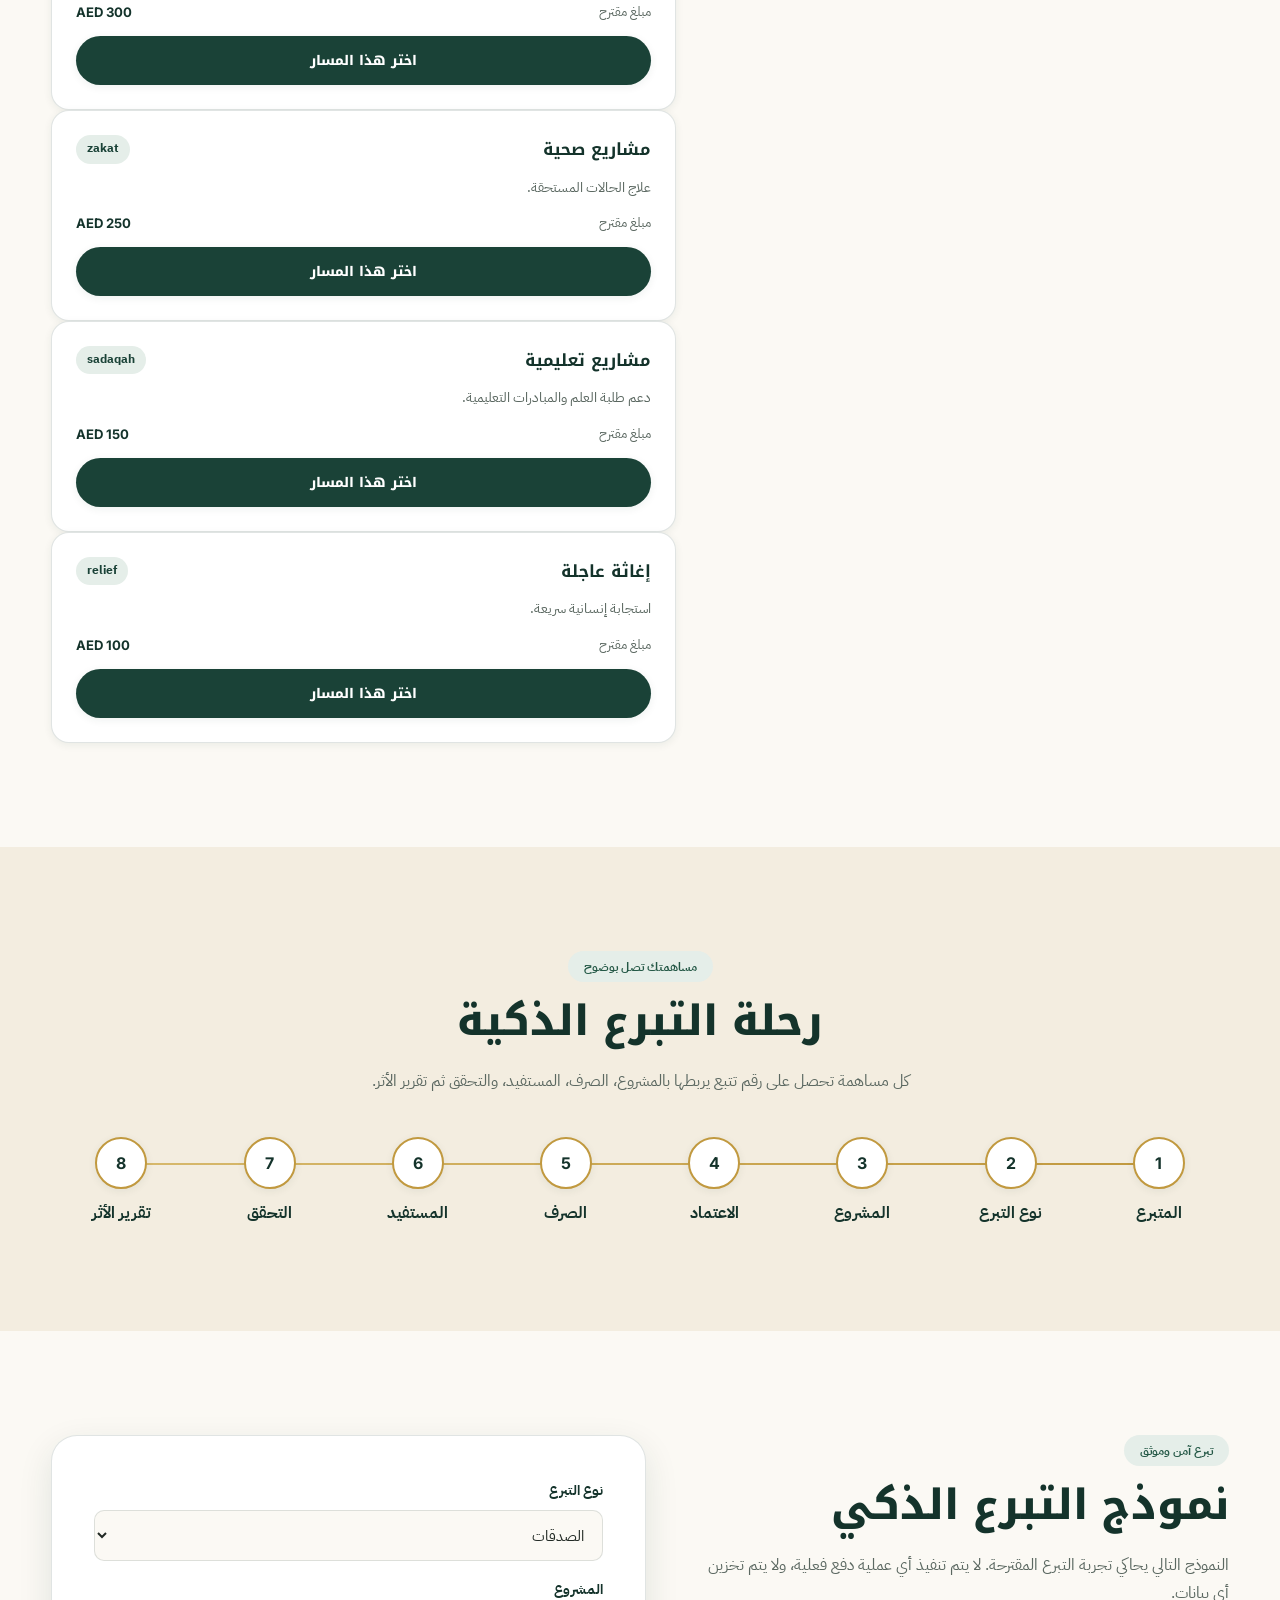
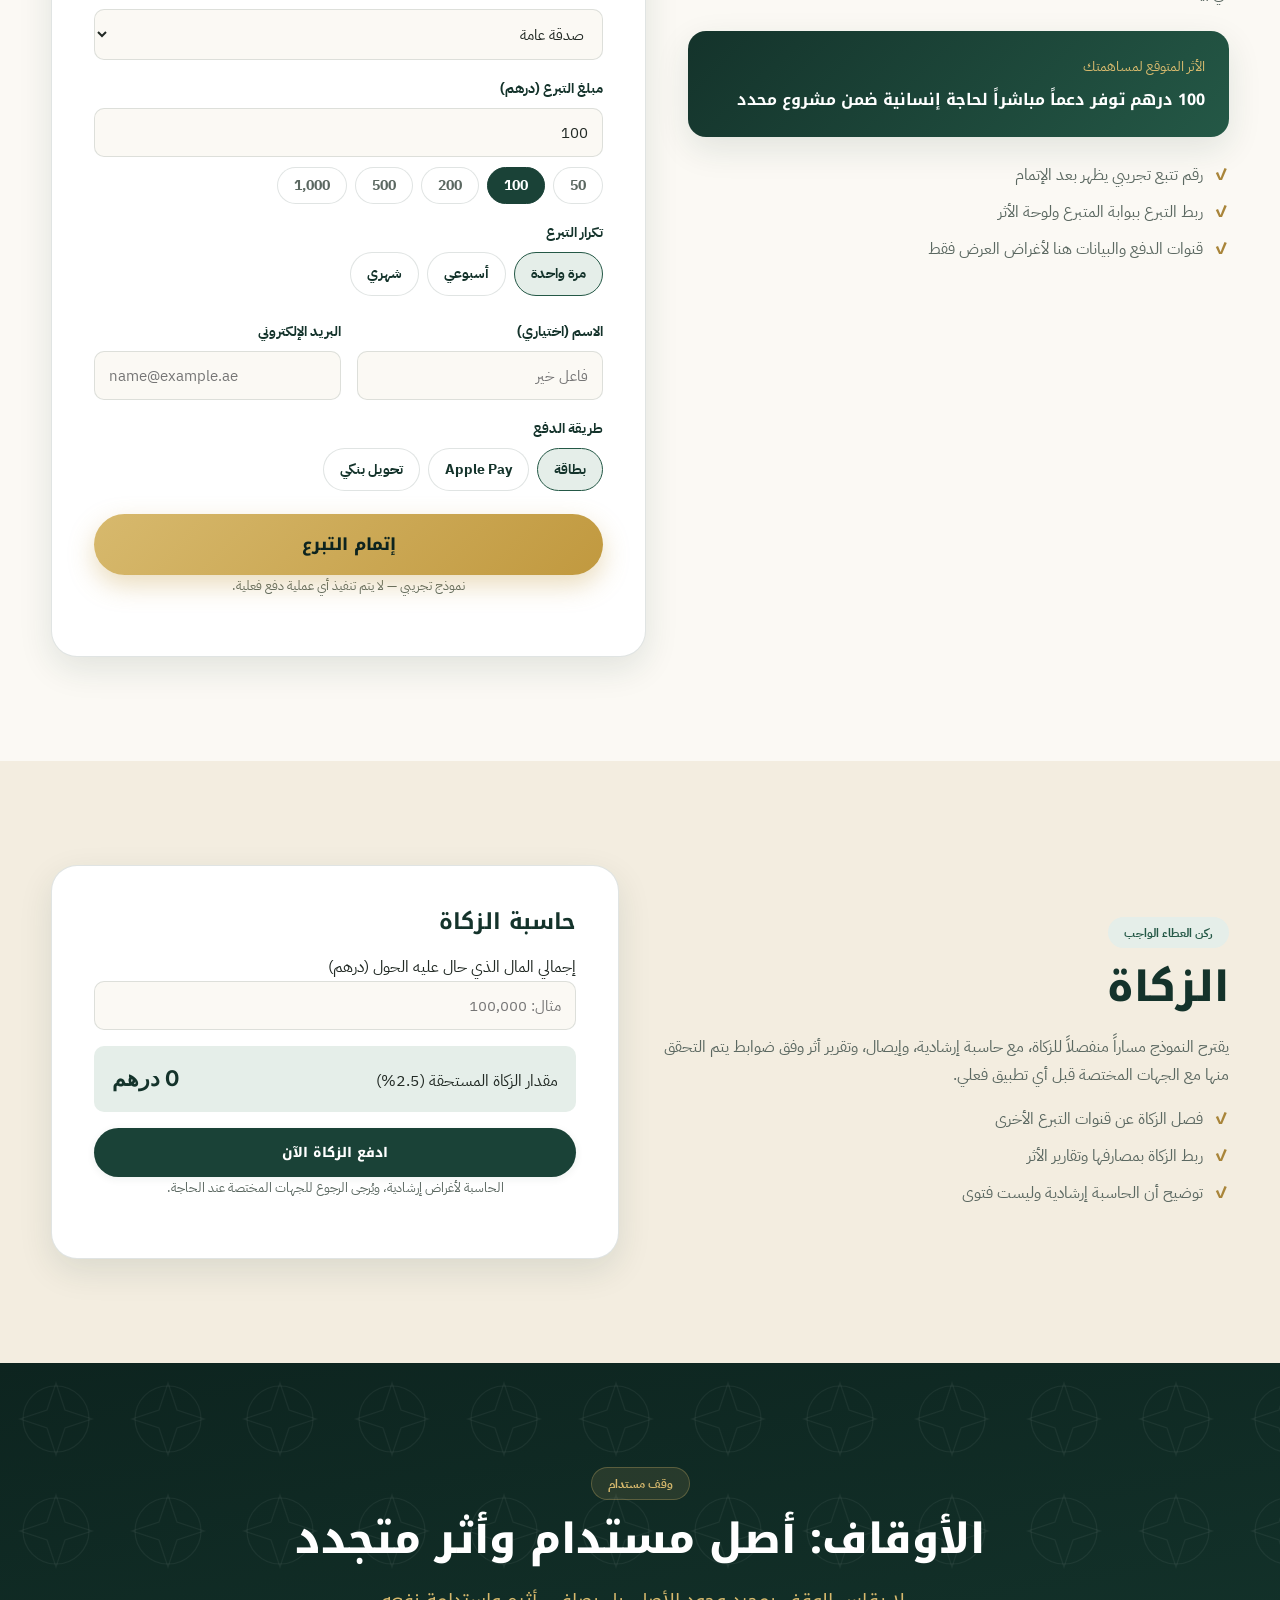
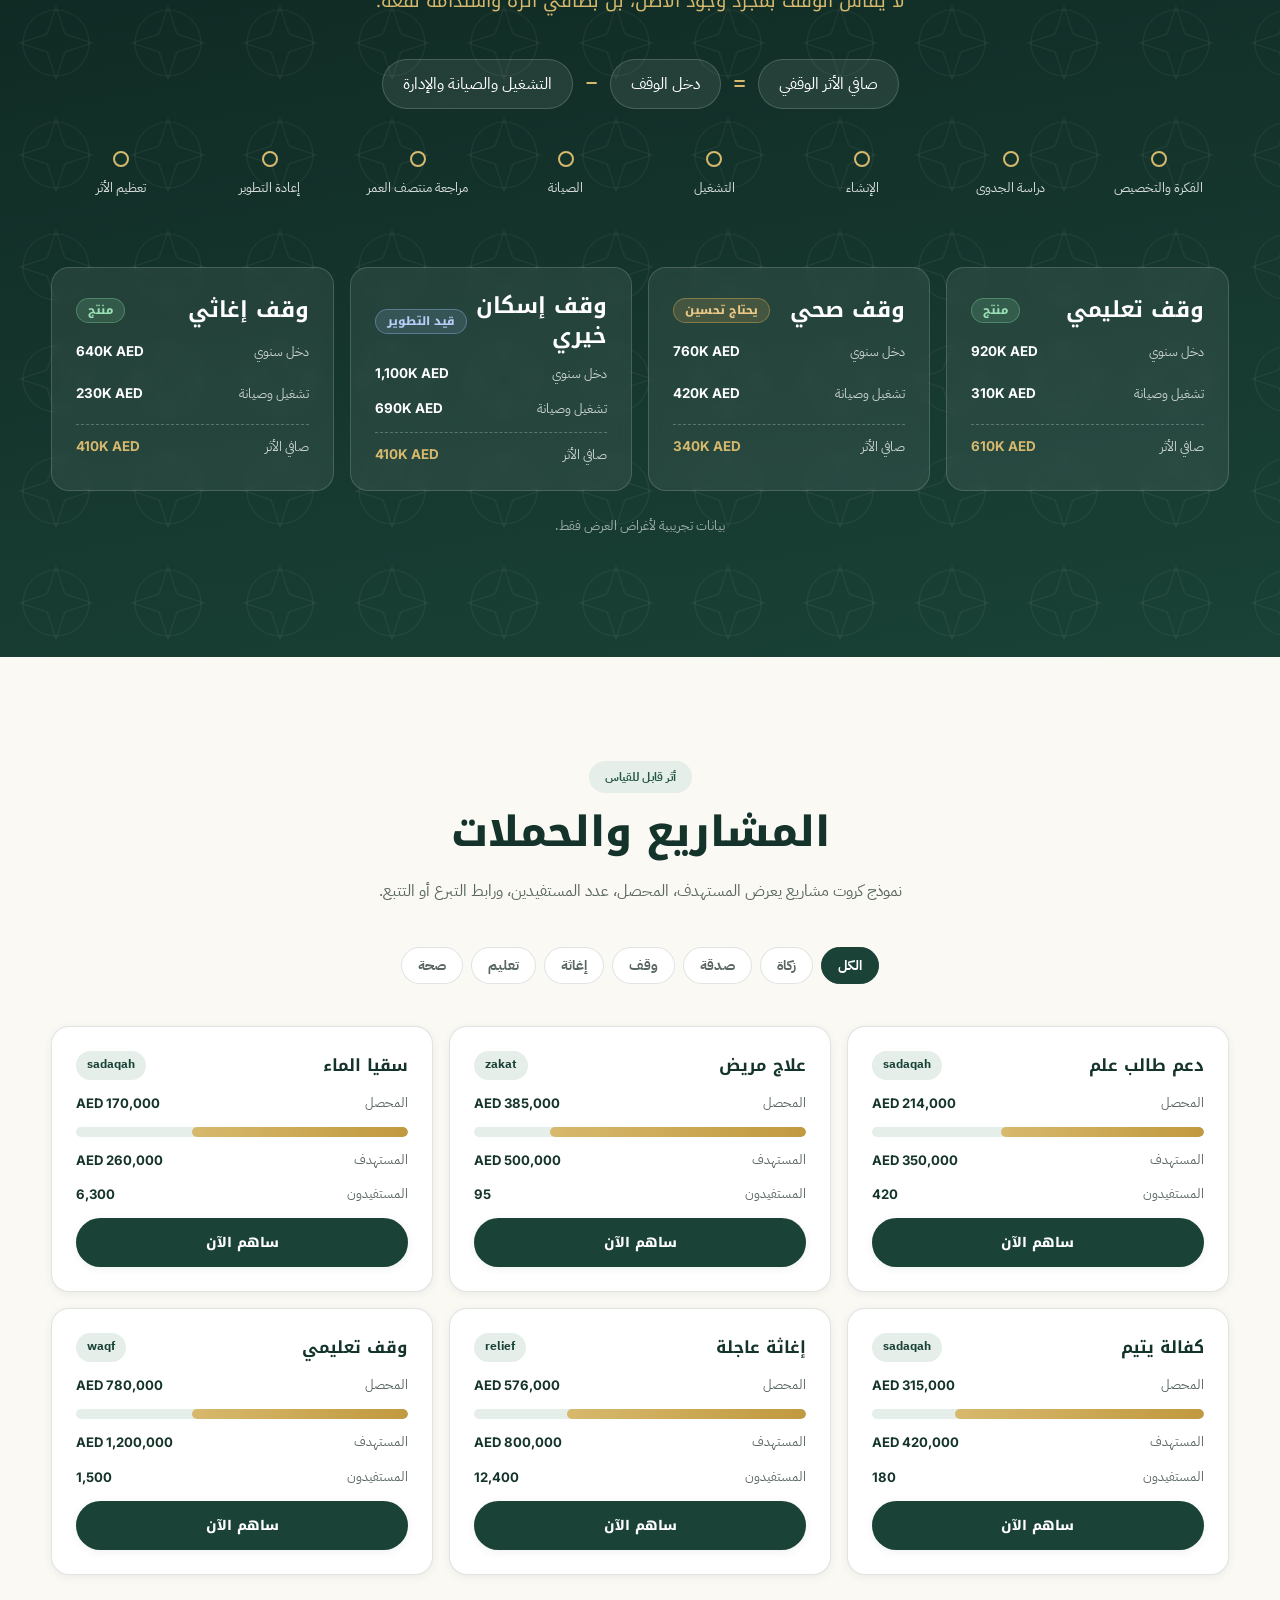
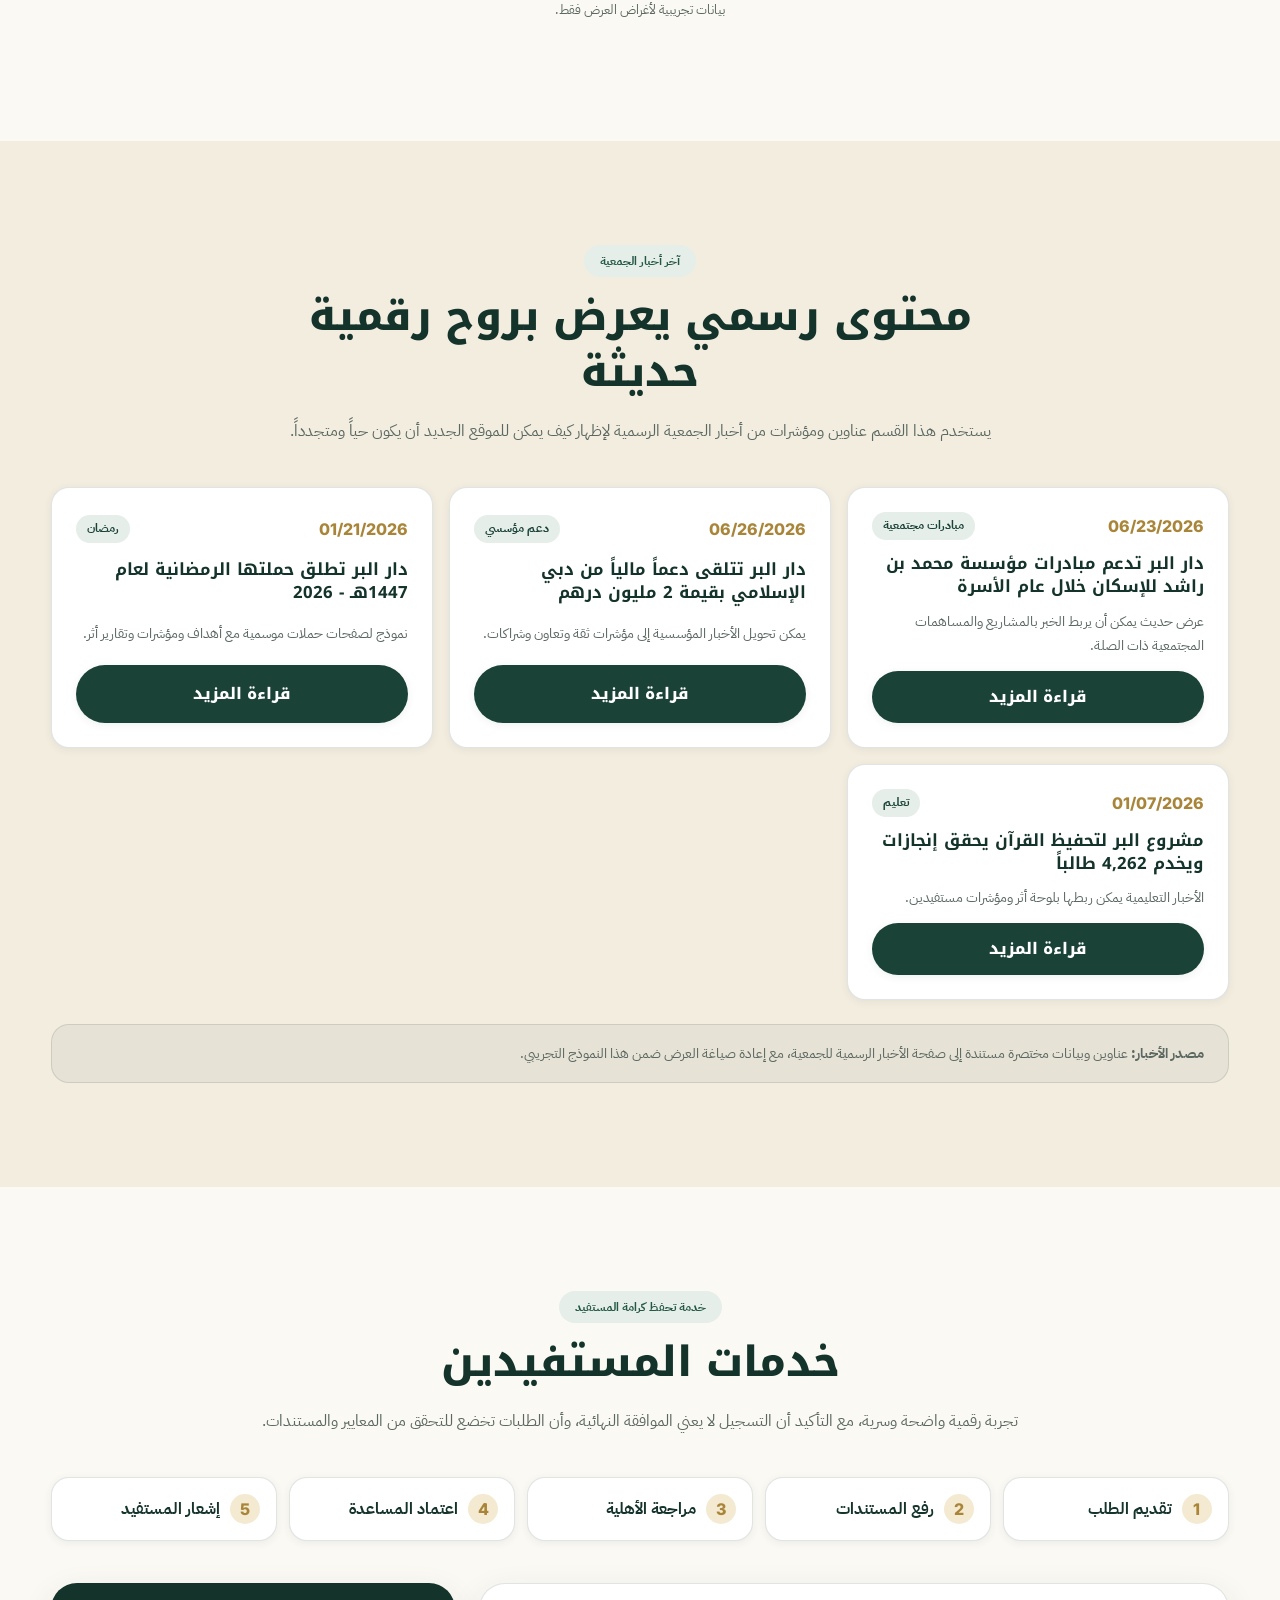
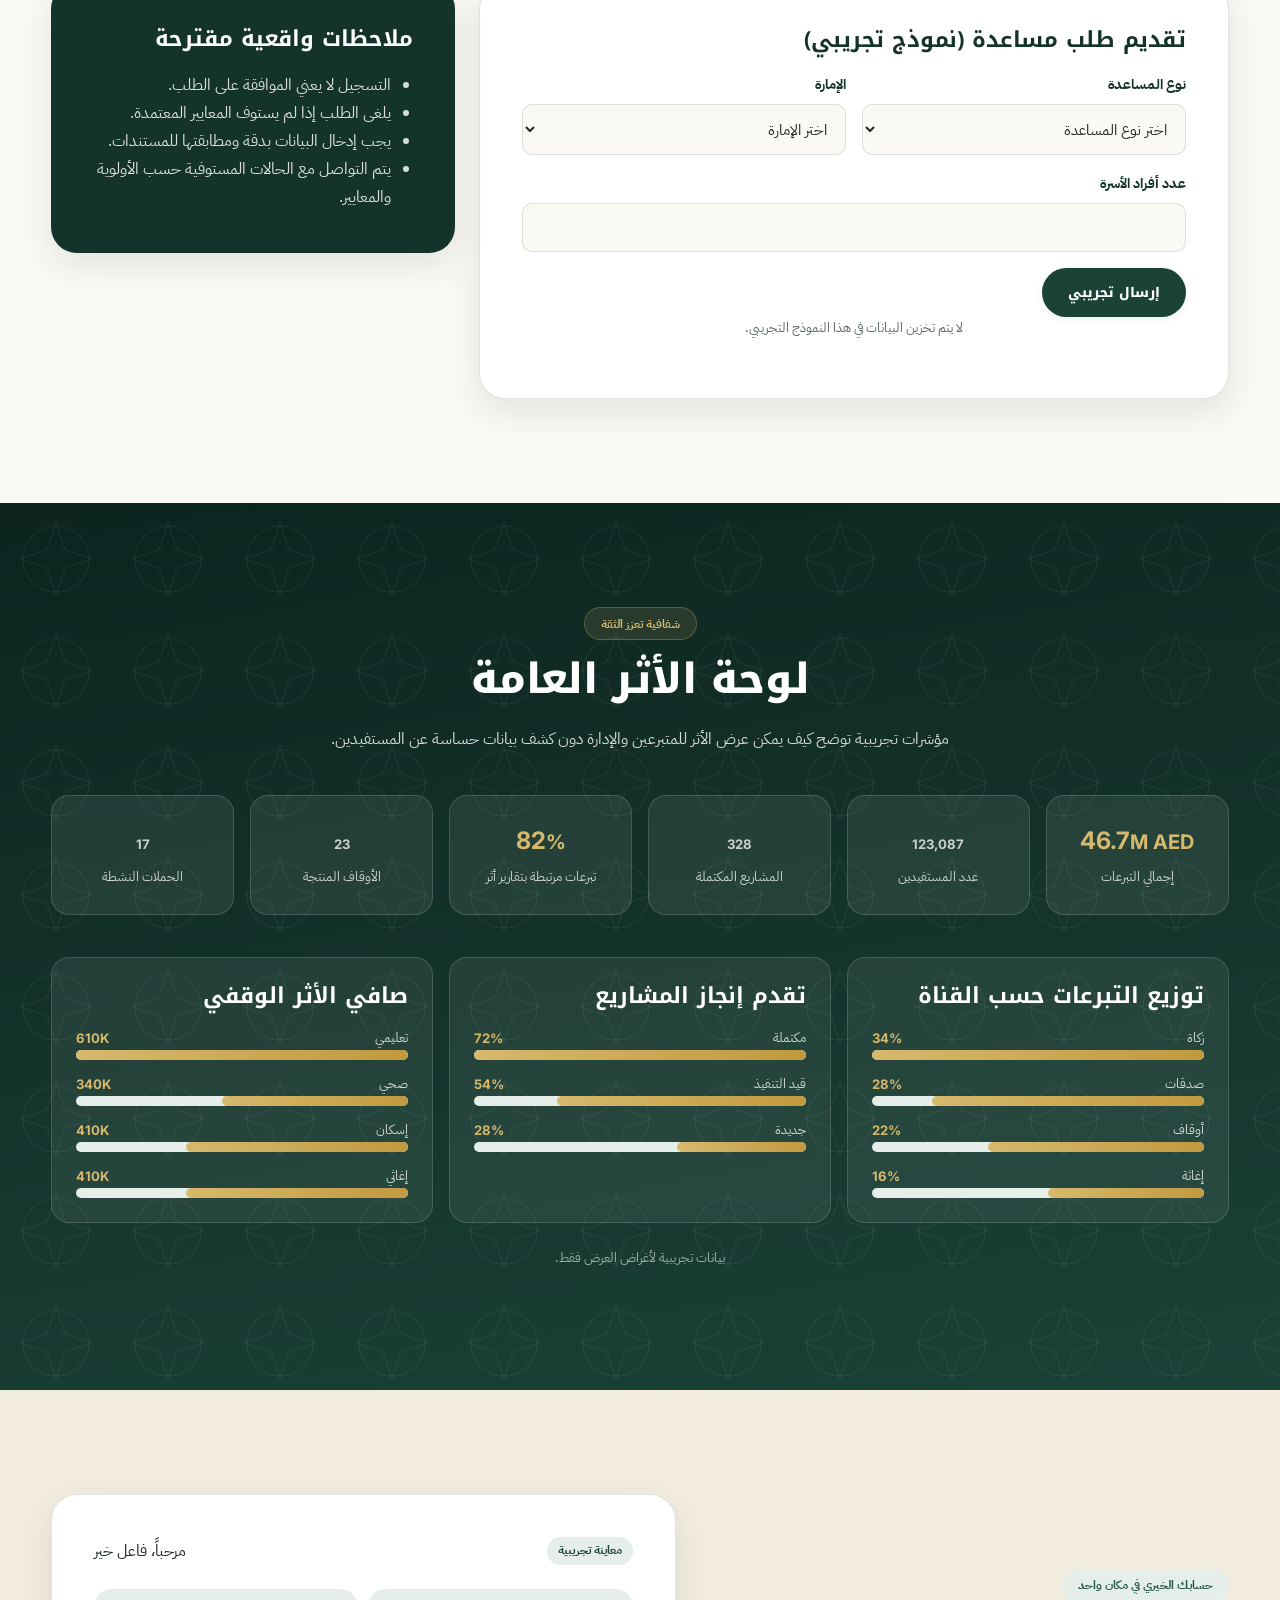
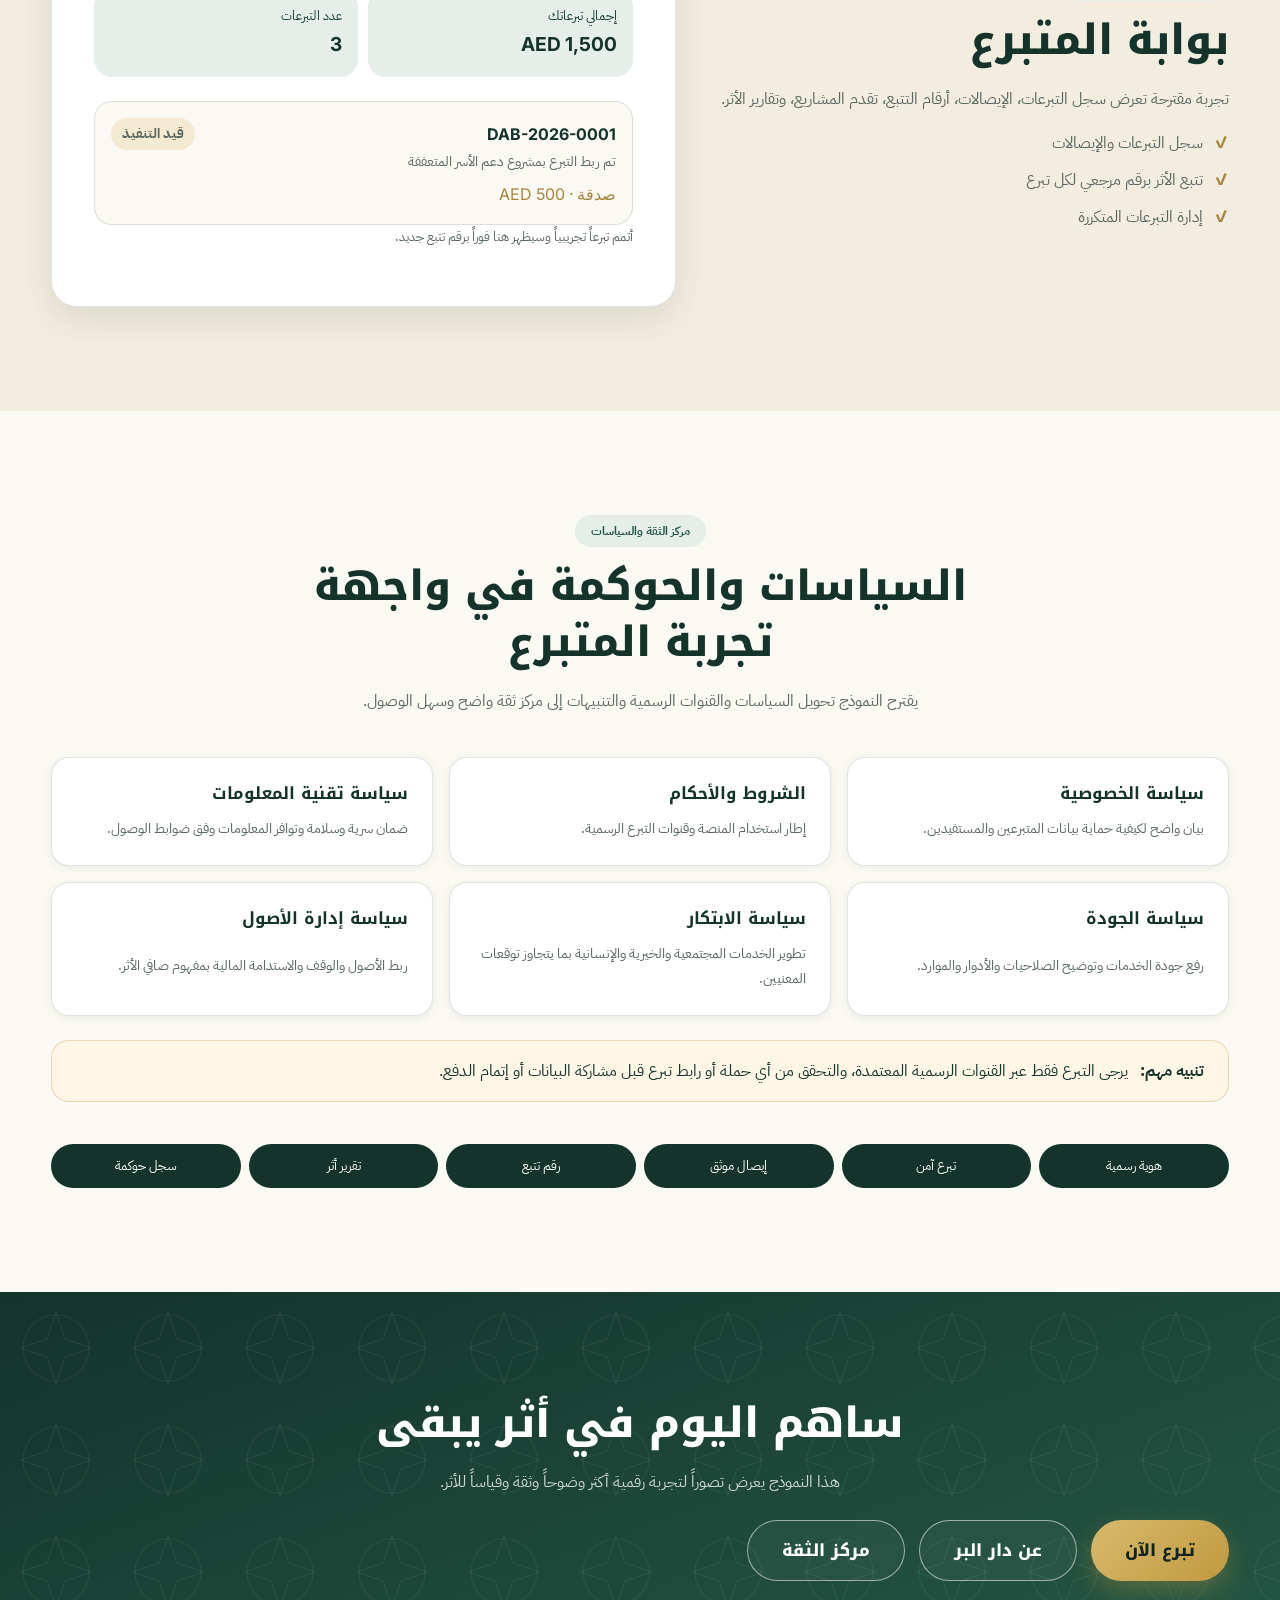
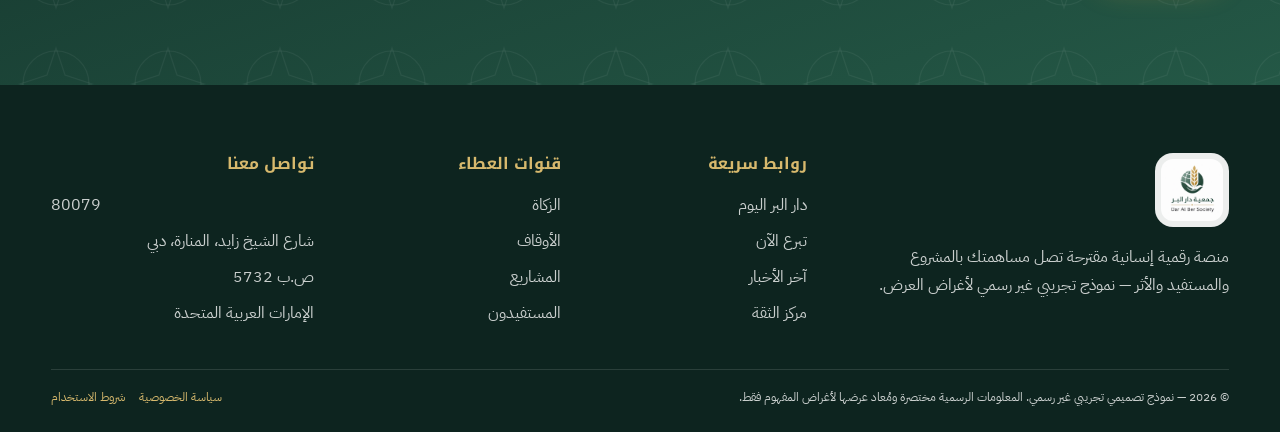
==== commit 22f3fb0d: "Add files via upload" ====
--- a/index.html
+++ b/index.html
@@ -4,61 +4,57 @@
   <meta charset="UTF-8">
   <meta name="viewport" content="width=device-width, initial-scale=1.0">
   <title>جمعية دار البر | من التبرع إلى الأثر — منصة رقمية إنسانية</title>
-  <meta name="description" content="نموذج تجريبي لمنصة جمعية دار البر الرقمية: تبرع آمن وموثق، زكاة، صدقات، أوقاف مستدامة، إغاثة عاجلة، وتتبع من التبرع إلى الأثر ضمن حوكمة وشفافية.">
+  <meta name="description" content="نموذج تنفيذي تجريبي لتطوير التجربة الرقمية لجمعية دار البر: من التبرع إلى الأثر، تبرع آمن وموثق، زكاة، صدقات، أوقاف، إغاثة، مركز ثقة، وأخبار رسمية.">
   <meta name="keywords" content="دار البر, تبرع, زكاة, صدقة, وقف, إغاثة, دبي, الإمارات, Dar Al Ber, donation, zakat, waqf, Dubai charity">
   <meta property="og:title" content="جمعية دار البر — من التبرع إلى الأثر">
-  <meta property="og:description" content="منصة رقمية إنسانية تربط مساهمتك بالمشروع والمستفيد والأثر. نموذج تجريبي لأغراض العرض.">
+  <meta property="og:description" content="تصور تجريبي لتحديث الموقع الرسمي وتعزيز رحلة المتبرع من المساهمة إلى الأثر.">
   <meta property="og:type" content="website">
   <meta property="og:image" content="assets/logo.png">
   <link rel="icon" type="image/png" href="assets/logo.png">
   <link rel="preconnect" href="https://fonts.googleapis.com">
   <link rel="preconnect" href="https://fonts.gstatic.com" crossorigin>
-  <link href="https://fonts.googleapis.com/css2?family=Noto+Kufi+Arabic:wght@400;500;600;700;800&family=IBM+Plex+Sans+Arabic:wght@300;400;500;600;700&family=Inter:wght@400;500;600;700&display=swap" rel="stylesheet">
+  <link href="https://fonts.googleapis.com/css2?family=Noto+Kufi+Arabic:wght@400;500;600;700;800&family=IBM+Plex+Sans+Arabic:wght@300;400;500;600;700&family=Inter:wght@400;500;600;700;800&display=swap" rel="stylesheet">
   <link rel="stylesheet" href="styles.css">
 </head>
+
 <body class="preload">
-
-  <a class="skip-link" href="#main" data-i18n="skip">تجاوز إلى المحتوى الرئيسي</a>
-
-  <!-- ============ Demo ribbon ============ -->
+  <a class="skip-link" href="#main">تجاوز إلى المحتوى الرئيسي</a>
+
   <div class="demo-ribbon" role="note">
-    <span data-i18n="demoRibbon">نموذج تجريبي لأغراض العرض — لا يتم تنفيذ أي عملية دفع فعلية ولا تخزين أي بيانات</span>
+    <span>نموذج مفاهيمي تجريبي غير رسمي — لا يتم تنفيذ أي عملية دفع فعلية ولا يتم تخزين أي بيانات</span>
   </div>
 
-  <!-- ============ Header ============ -->
   <header class="site-header" id="siteHeader">
     <div class="container header-inner">
       <a href="#home" class="brand" aria-label="جمعية دار البر — الصفحة الرئيسية">
-        <img src="assets/logo.png" alt="شعار جمعية دار البر — Dar Al Ber Society logo" class="brand-logo">
+        <span class="brand-logo-shell">
+          <img src="assets/logo.png" alt="شعار جمعية دار البر" class="brand-logo">
+        </span>
         <span class="brand-text">
-          <strong data-i18n="brandAr">جمعية دار البر</strong>
-          <small data-i18n="brandEn">Dar Al Ber Society</small>
+          <strong>جمعية دار البر</strong>
+          <small>Dar Al Ber Society</small>
         </span>
       </a>
 
       <nav class="main-nav" id="mainNav" aria-label="التنقل الرئيسي">
         <ul>
-          <li><a href="#home" class="nav-link" data-i18n="navHome">الرئيسية</a></li>
-          <li><a href="#donate" class="nav-link" data-i18n="navDonate">تبرع الآن</a></li>
-          <li><a href="#zakat" class="nav-link" data-i18n="navZakat">الزكاة</a></li>
-          <li><a href="#sadaqah" class="nav-link" data-i18n="navSadaqah">الصدقات</a></li>
-          <li><a href="#waqf" class="nav-link" data-i18n="navWaqf">الأوقاف</a></li>
-          <li><a href="#projects" class="nav-link" data-i18n="navProjects">المشاريع</a></li>
-          <li><a href="#relief" class="nav-link" data-i18n="navRelief">الإغاثة</a></li>
-          <li><a href="#beneficiaries" class="nav-link" data-i18n="navBenef">المستفيدون</a></li>
-          <li><a href="#impact" class="nav-link" data-i18n="navImpact">الأثر والشفافية</a></li>
-          <li><a href="#portal" class="nav-link" data-i18n="navPortal">بوابة المتبرع</a></li>
-          <li><a href="#contact" class="nav-link" data-i18n="navContact">تواصل معنا</a></li>
+          <li><a href="#home" class="nav-link is-active">الرئيسية</a></li>
+          <li><a href="#today" class="nav-link">دار البر اليوم</a></li>
+          <li><a href="#donate" class="nav-link">تبرع الآن</a></li>
+          <li><a href="#zakat" class="nav-link">الزكاة</a></li>
+          <li><a href="#waqf" class="nav-link">الأوقاف</a></li>
+          <li><a href="#projects" class="nav-link">المشاريع</a></li>
+          <li><a href="#news" class="nav-link">الأخبار</a></li>
+          <li><a href="#trust-center" class="nav-link">مركز الثقة</a></li>
+          <li><a href="#impact" class="nav-link">الأثر</a></li>
         </ul>
       </nav>
 
       <div class="header-actions">
-        <button class="lang-switch" id="langSwitch" aria-label="Switch language / تبديل اللغة">
-          <span class="lang-option is-active" data-lang="ar">العربية</span>
-          <span class="lang-sep">|</span>
-          <span class="lang-option" data-lang="en">English</span>
+        <button class="lang-switch" id="langSwitch" aria-label="Language switch">
+          <span class="is-active">العربية</span><span>|</span><span>English</span>
         </button>
-        <a href="#donate" class="btn btn-gold btn-sm header-donate" data-i18n="navDonate">تبرع الآن</a>
+        <a href="#donate" class="btn btn-gold btn-sm">تبرع الآن</a>
         <button class="menu-toggle" id="menuToggle" aria-label="فتح القائمة" aria-expanded="false" aria-controls="mainNav">
           <span></span><span></span><span></span>
         </button>
@@ -67,577 +63,517 @@
   </header>
 
   <main id="main">
-
-  <!-- ============ 8.1 Hero ============ -->
-  <section class="hero" id="home">
-    <div class="hero-pattern" aria-hidden="true"></div>
-    <div class="container hero-inner">
-      <div class="hero-copy reveal">
-        <span class="hero-eyebrow" data-i18n="heroEyebrow">المنصة الرقمية الإنسانية لجمعية دار البر — نسخة تجريبية</span>
-        <h1 class="hero-title">
-          <span data-i18n="heroTitle1">من التبرع</span>
-          <span class="gold-word" data-i18n="heroTitle2">إلى الأثر</span>
-        </h1>
-        <p class="hero-sub" data-i18n="heroSub">منصة رقمية إنسانية تربط مساهمتك بالمشروع والمستفيد والأثر، ضمن تجربة موثوقة وشفافة وسهلة الاستخدام.</p>
-        <div class="hero-ctas">
-          <a href="#donate" class="btn btn-gold btn-lg" data-i18n="ctaDonate">تبرع الآن</a>
-          <a href="#impact" class="btn btn-outline-light btn-lg" data-i18n="ctaExplore">استكشف الأثر</a>
-        </div>
-        <div class="hero-trust-line">
-          <span class="dot" aria-hidden="true"></span>
-          <span data-i18n="heroTrust">تبرع آمن وموثق · أثر قابل للقياس · حوكمة رقمية للعمل الخيري</span>
-        </div>
-      </div>
-      <div class="hero-visual" aria-hidden="true">
-        <div class="hero-logo-ring hero-logo-assembly">
-          <span class="logo-aura"></span>
-
-          <img src="assets/logo.png" alt="" class="hero-logo hero-logo-base">
-
-          <img src="assets/logo.png" alt="" class="hero-logo-piece piece-one">
-          <img src="assets/logo.png" alt="" class="hero-logo-piece piece-two">
-          <img src="assets/logo.png" alt="" class="hero-logo-piece piece-three">
-          <img src="assets/logo.png" alt="" class="hero-logo-piece piece-four">
-        </div>
-      </div>
-    </div>
-
-    <div class="container hero-quick">
-      <a href="#donate" class="quick-card reveal" data-donate-type="zakat">
-        <span class="quick-icon" aria-hidden="true">
-          <svg viewBox="0 0 24 24"><path d="M12 3l2.5 5 5.5.8-4 3.9.9 5.5-4.9-2.6L7.1 18l.9-5.5-4-3.9L9.5 8z"/></svg>
-        </span>
-        <strong data-i18n="qZakat">زكاة</strong>
-        <span data-i18n="qZakatSub">أدِّ زكاتك في مصارفها</span>
-      </a>
-      <a href="#donate" class="quick-card reveal" data-donate-type="sadaqah">
-        <span class="quick-icon" aria-hidden="true">
-          <svg viewBox="0 0 24 24"><path d="M12 21s-7-4.6-9.5-8.5C.6 9.6 2.3 6 5.6 6c2 0 3.3 1.1 4 2.2C10.4 7.1 11.7 6 13.7 6c3.3 0 5 3.6 3.1 6.5C19 16.4 12 21 12 21z"/></svg>
-        </span>
-        <strong data-i18n="qSadaqah">صدقة</strong>
-        <span data-i18n="qSadaqahSub">عطاء موثوق يصل بوضوح</span>
-      </a>
-      <a href="#donate" class="quick-card reveal" data-donate-type="waqf">
-        <span class="quick-icon" aria-hidden="true">
-          <svg viewBox="0 0 24 24"><path d="M3 21h18M5 21V10l7-5 7 5v11M9 21v-6h6v6"/></svg>
-        </span>
-        <strong data-i18n="qWaqf">وقف</strong>
-        <span data-i18n="qWaqfSub">أصل مستدام وأثر متجدد</span>
-      </a>
-      <a href="#donate" class="quick-card quick-urgent reveal" data-donate-type="relief">
-        <span class="quick-icon" aria-hidden="true">
-          <svg viewBox="0 0 24 24"><path d="M13 2L4 14h6l-1 8 9-12h-6z"/></svg>
-        </span>
-        <strong data-i18n="qRelief">إغاثة عاجلة</strong>
-        <span data-i18n="qReliefSub">استجابة إنسانية سريعة</span>
-      </a>
-    </div>
-  </section>
-
-  <!-- ============ 8.2 Trust indicators ============ -->
-  <section class="trust-strip" aria-label="مؤشرات الثقة">
-    <div class="container trust-grid">
-      <div class="trust-item reveal">
-        <span class="trust-icon" aria-hidden="true"><svg viewBox="0 0 24 24"><path d="M12 2l8 4v6c0 5-3.4 8.4-8 10-4.6-1.6-8-5-8-10V6z"/><path d="M9 12l2 2 4-4"/></svg></span>
-        <span data-i18n="trust1">قنوات تبرع آمنة</span>
-      </div>
-      <div class="trust-item reveal">
-        <span class="trust-icon" aria-hidden="true"><svg viewBox="0 0 24 24"><circle cx="12" cy="12" r="9"/><path d="M12 7v5l3 3"/></svg></span>
-        <span data-i18n="trust2">تتبع من التبرع إلى الأثر</span>
-      </div>
-      <div class="trust-item reveal">
-        <span class="trust-icon" aria-hidden="true"><svg viewBox="0 0 24 24"><path d="M4 20V9m5 11V4m5 16v-7m5 7V7"/></svg></span>
-        <span data-i18n="trust3">تقارير أثر ومشاريع</span>
-      </div>
-      <div class="trust-item reveal">
-        <span class="trust-icon" aria-hidden="true"><svg viewBox="0 0 24 24"><path d="M3 21h18M6 21V8l6-4 6 4v13M10 12h4"/></svg></span>
-        <span data-i18n="trust4">حوكمة وشفافية</span>
-      </div>
-      <div class="trust-item reveal">
-        <span class="trust-icon" aria-hidden="true"><svg viewBox="0 0 24 24"><rect x="4" y="10" width="16" height="10" rx="2"/><path d="M8 10V7a4 4 0 018 0v3"/></svg></span>
-        <span data-i18n="trust5">حماية بيانات المتبرعين والمستفيدين</span>
-      </div>
-    </div>
-  </section>
-
-  <!-- ============ 8.3 Donation journey ============ -->
-  <section class="section journey" id="journey">
-    <div class="container">
-      <div class="section-head reveal">
-        <span class="eyebrow" data-i18n="journeyEyebrow">مساهمتك تصل بوضوح</span>
-        <h2 data-i18n="journeyTitle">رحلة التبرع الذكية</h2>
-        <p data-i18n="journeySub">كل مساهمة تحصل على رقم تتبع يربطها بالمشروع، الصرف، المستفيد، وتقرير الأثر.</p>
-      </div>
-      <ol class="journey-track" id="journeyTrack">
-        <li class="journey-step reveal"><span class="j-num" data-i18n="jn1">١</span><span class="j-label" data-i18n="j1">المتبرع</span></li>
-        <li class="journey-step reveal"><span class="j-num" data-i18n="jn2">٢</span><span class="j-label" data-i18n="j2">نوع التبرع</span></li>
-        <li class="journey-step reveal"><span class="j-num" data-i18n="jn3">٣</span><span class="j-label" data-i18n="j3">المشروع</span></li>
-        <li class="journey-step reveal"><span class="j-num" data-i18n="jn4">٤</span><span class="j-label" data-i18n="j4">الاعتماد</span></li>
-        <li class="journey-step reveal"><span class="j-num" data-i18n="jn5">٥</span><span class="j-label" data-i18n="j5">الصرف</span></li>
-        <li class="journey-step reveal"><span class="j-num" data-i18n="jn6">٦</span><span class="j-label" data-i18n="j6">المستفيد</span></li>
-        <li class="journey-step reveal"><span class="j-num" data-i18n="jn7">٧</span><span class="j-label" data-i18n="j7">التحقق</span></li>
-        <li class="journey-step reveal"><span class="j-num" data-i18n="jn8">٨</span><span class="j-label" data-i18n="j8">تقرير الأثر</span></li>
-      </ol>
-      <p class="journey-note reveal" data-i18n="journeyNote">رقم التتبع التجريبي يظهر فور إتمام التبرع في هذا النموذج، ويُعرض في بوابة المتبرع أدناه.</p>
-    </div>
-  </section>
-
-  <!-- ============ 8.4 Donation categories ============ -->
-  <section class="section categories" id="categories">
-    <div class="container">
-      <div class="section-head reveal">
-        <span class="eyebrow" data-i18n="catEyebrow">أبواب العطاء</span>
-        <h2 data-i18n="catTitle">قنوات التبرع الرئيسية</h2>
-        <p data-i18n="catSub">قنوات واضحة ومنفصلة تضمن وصول كل مساهمة إلى مصرفها الصحيح.</p>
-      </div>
-      <div class="cat-grid" id="catGrid"><!-- rendered by app.js --></div>
-    </div>
-  </section>
-
-  <!-- ============ 8.5 Smart donation form ============ -->
-  <section class="section donate" id="donate">
-    <div class="container donate-layout">
-      <div class="donate-intro reveal">
-        <span class="eyebrow" data-i18n="donEyebrow">تبرع آمن وموثق</span>
-        <h2 data-i18n="donTitle">نموذج التبرع الذكي</h2>
-        <p data-i18n="donSub">اختر نوع التبرع والمشروع، وسيعرض النظام الأثر المتوقع لمساهمتك قبل الإتمام. عند التأكيد يتم إنشاء رقم تتبع يربط تبرعك برحلته الكاملة.</p>
-        <div class="donate-impact-card" id="impactPreview" aria-live="polite">
-          <span class="impact-label" data-i18n="impactLabel">الأثر المتوقع لمساهمتك</span>
-          <strong id="impactText">١٠٠ درهم توفر سلة غذائية متكاملة لأسرة متعففة</strong>
-        </div>
-        <ul class="donate-assurances">
-          <li data-i18n="assure1">لا يتم تنفيذ أي عملية دفع فعلية في هذا النموذج التجريبي</li>
-          <li data-i18n="assure2">لا يتم تخزين البيانات في هذا النموذج التجريبي</li>
-          <li data-i18n="assure3">في المنصة الفعلية: تشفير كامل وقنوات دفع رسمية معتمدة</li>
-        </ul>
-      </div>
-
-      <form class="donate-form card reveal" id="donateForm" novalidate>
-        <div class="form-row">
-          <label for="donType" data-i18n="fType">نوع التبرع</label>
-          <select id="donType" required>
-            <option value="zakat">الزكاة</option>
-            <option value="sadaqah" selected>الصدقات</option>
-            <option value="waqf">الأوقاف</option>
-            <option value="relief">الإغاثة العاجلة</option>
-          </select>
-        </div>
-        <div class="form-row">
-          <label for="donProject" data-i18n="fProject">المشروع</label>
-          <select id="donProject" required></select>
-        </div>
-        <div class="form-row">
-          <label for="donAmount" data-i18n="fAmount">مبلغ التبرع (درهم)</label>
-          <div class="amount-wrap">
+    <section class="hero" id="home">
+      <div class="hero-pattern" aria-hidden="true"></div>
+      <div class="container hero-inner">
+        <div class="hero-copy reveal">
+          <span class="hero-eyebrow">تصور تجريبي لتطوير التجربة الرقمية لجمعية دار البر</span>
+          <h1 class="hero-title">
+            <span>من التبرع</span>
+            <span class="gold-word">إلى الأثر</span>
+          </h1>
+          <p class="hero-sub">منصة رقمية إنسانية تربط مساهمتك بالمشروع والمستفيد وتقرير الأثر، ضمن تجربة موثوقة وشفافة وسهلة الاستخدام، مع الحفاظ على كرامة المستفيد وحوكمة المال الخيري.</p>
+
+          <div class="hero-ctas">
+            <a href="#donate" class="btn btn-gold btn-lg">تبرع الآن</a>
+            <a href="#journey" class="btn btn-outline-light btn-lg">شاهد رحلة الأثر</a>
+          </div>
+
+          <div class="hero-trust-line">
+            <span class="dot" aria-hidden="true"></span>
+            <span>عطاء موثوق · أثر قابل للقياس · حوكمة رقمية للعمل الخيري</span>
+          </div>
+        </div>
+
+        <div class="hero-visual reveal" aria-hidden="true">
+          <div class="hero-logo-ring hero-logo-assembly">
+            <span class="logo-aura"></span>
+            <img src="assets/logo.png" alt="" class="hero-logo hero-logo-base">
+            <img src="assets/logo.png" alt="" class="hero-logo-piece piece-one">
+            <img src="assets/logo.png" alt="" class="hero-logo-piece piece-two">
+            <img src="assets/logo.png" alt="" class="hero-logo-piece piece-three">
+            <img src="assets/logo.png" alt="" class="hero-logo-piece piece-four">
+          </div>
+        </div>
+      </div>
+
+      <div class="container hero-quick">
+        <a href="#donate" class="quick-card reveal" data-donate-type="zakat">
+          <span class="quick-icon">★</span><strong>زكاة</strong><span>أد زكاتك في مسار موثق</span>
+        </a>
+        <a href="#donate" class="quick-card reveal" data-donate-type="sadaqah">
+          <span class="quick-icon">♡</span><strong>صدقة</strong><span>عطاء يصل بوضوح</span>
+        </a>
+        <a href="#donate" class="quick-card reveal" data-donate-type="waqf">
+          <span class="quick-icon">⌂</span><strong>وقف</strong><span>أصل مستدام وأثر متجدد</span>
+        </a>
+        <a href="#donate" class="quick-card quick-urgent reveal" data-donate-type="relief">
+          <span class="quick-icon">⚡</span><strong>إغاثة عاجلة</strong><span>استجابة إنسانية سريعة</span>
+        </a>
+      </div>
+    </section>
+
+    <section class="section today" id="today">
+      <div class="container">
+        <div class="section-head reveal">
+          <span class="eyebrow">دار البر اليوم</span>
+          <h2>إرث خيري عريق برؤية رقمية متجددة</h2>
+          <p>يعتمد هذا النموذج على معلومات رسمية منشورة عن جمعية دار البر، ويعيد تقديمها بلغة رقمية حديثة ضمن تصور استراتيجي مقترح.</p>
+        </div>
+
+        <div class="today-grid">
+          <article class="today-card reveal">
+            <span class="today-num">1979</span>
+            <h3>إرث مؤسسي منذ التأسيس</h3>
+            <p>تأسست جمعية دار البر في دبي عام 1979 كجمعية خيرية وثقافية واجتماعية، وتعد من أوائل الجمعيات الخيرية في دولة الإمارات.</p>
+          </article>
+          <article class="today-card reveal">
+            <span class="today-num">23/78</span>
+            <h3>مرجعية تأسيسية</h3>
+            <p>تذكر الجمعية في نبذتها الرسمية أنها أُنشئت بموجب القرار الوزاري رقم 23/78 الصادر عن وزارة الشؤون الاجتماعية.</p>
+          </article>
+          <article class="today-card reveal">
+            <span class="today-num">80079</span>
+            <h3>قنوات تواصل رسمية</h3>
+            <p>تظهر القنوات الرسمية للجمعية الرقم المجاني 80079 وموقعها في شارع الشيخ زايد، المنارة، دبي.</p>
+          </article>
+          <article class="today-card reveal">
+            <span class="today-num">V2</span>
+            <h3>إضافة هذا التصور</h3>
+            <p>نضيف طبقة رقمية مقترحة تربط التبرع بالتتبع، الأثر، الوقف، الحوكمة، ومركز الثقة، دون الادعاء بأنها منصة رسمية معتمدة حالياً.</p>
+          </article>
+        </div>
+
+        <div class="source-note reveal">
+          <strong>تنبيه:</strong> هذا نموذج تجريبي غير رسمي، ويستخدم المعلومات الرسمية كمرجعية فقط، بينما المصطلحات والتصور الرقمي والحوكمة المقترحة هي ضمن مفهوم التطوير.
+        </div>
+      </div>
+    </section>
+
+    <section class="trust-strip" aria-label="مؤشرات الثقة">
+      <div class="container trust-grid">
+        <div class="trust-item reveal"><span class="trust-icon">●</span><span>قنوات تبرع آمنة</span></div>
+        <div class="trust-item reveal"><span class="trust-icon">●</span><span>تتبع من التبرع إلى الأثر</span></div>
+        <div class="trust-item reveal"><span class="trust-icon">●</span><span>تقارير أثر ومشاريع</span></div>
+        <div class="trust-item reveal"><span class="trust-icon">●</span><span>مركز الثقة والسياسات</span></div>
+        <div class="trust-item reveal"><span class="trust-icon">●</span><span>حماية بيانات المتبرعين والمستفيدين</span></div>
+      </div>
+    </section>
+
+    <section class="section strategy" id="strategy">
+      <div class="container strategy-layout">
+        <div class="strategy-copy reveal">
+          <span class="eyebrow">ما الذي يضيفه هذا التصور؟</span>
+          <h2>لسنا نعيد تصميم موقع فقط، بل نعيد صياغة رحلة الثقة</h2>
+          <p>هذا النموذج يقدم موقعاً يتحول من صفحة تبرع تقليدية إلى منصة رقمية إنسانية تربط العطاء بالأثر، وتعرض الوقف كأصل مستدام، وتضع السياسات والشفافية في واجهة تجربة المتبرع.</p>
+        </div>
+        <div class="strategy-cards">
+          <div class="strategy-card reveal"><h3>رحلة التبرع الذكية</h3><p>كل تبرع له رقم تتبع يربطه بالمشروع والصرف والمستفيد وتقرير الأثر.</p></div>
+          <div class="strategy-card reveal"><h3>صافي الأثر الوقفي</h3><p>الوقف لا يقاس بوجود الأصل فقط، بل بصافي أثره واستدامة نفعه.</p></div>
+          <div class="strategy-card reveal"><h3>مركز الثقة والسياسات</h3><p>تجميع السياسات والقنوات الرسمية والتنبيهات والتقارير في طبقة ثقة واضحة.</p></div>
+        </div>
+      </div>
+    </section>
+
+    <section class="section journey" id="journey">
+      <div class="container">
+        <div class="section-head reveal">
+          <span class="eyebrow">مساهمتك تصل بوضوح</span>
+          <h2>رحلة التبرع الذكية</h2>
+          <p>كل مساهمة تحصل على رقم تتبع يربطها بالمشروع، الصرف، المستفيد، والتحقق ثم تقرير الأثر.</p>
+        </div>
+        <ol class="journey-track" id="journeyTrack">
+          <li class="journey-step reveal"><span class="j-num">1</span><span>المتبرع</span></li>
+          <li class="journey-step reveal"><span class="j-num">2</span><span>نوع التبرع</span></li>
+          <li class="journey-step reveal"><span class="j-num">3</span><span>المشروع</span></li>
+          <li class="journey-step reveal"><span class="j-num">4</span><span>الاعتماد</span></li>
+          <li class="journey-step reveal"><span class="j-num">5</span><span>الصرف</span></li>
+          <li class="journey-step reveal"><span class="j-num">6</span><span>المستفيد</span></li>
+          <li class="journey-step reveal"><span class="j-num">7</span><span>التحقق</span></li>
+          <li class="journey-step reveal"><span class="j-num">8</span><span>تقرير الأثر</span></li>
+        </ol>
+      </div>
+    </section>
+
+    <section class="section donate" id="donate">
+      <div class="container donate-layout">
+        <div class="donate-intro reveal">
+          <span class="eyebrow">تبرع آمن وموثق</span>
+          <h2>نموذج التبرع الذكي</h2>
+          <p>النموذج التالي يحاكي تجربة التبرع المقترحة. لا يتم تنفيذ أي عملية دفع فعلية، ولا يتم تخزين أي بيانات.</p>
+          <div class="donate-impact-card" aria-live="polite">
+            <span>الأثر المتوقع لمساهمتك</span>
+            <strong id="impactText">100 درهم توفر سلة غذائية متكاملة لأسرة متعففة</strong>
+          </div>
+          <ul class="donate-assurances">
+            <li>رقم تتبع تجريبي يظهر بعد الإتمام</li>
+            <li>ربط التبرع ببوابة المتبرع ولوحة الأثر</li>
+            <li>قنوات الدفع والبيانات هنا لأغراض العرض فقط</li>
+          </ul>
+        </div>
+
+        <form class="donate-form card reveal" id="donateForm" novalidate>
+          <div class="form-row">
+            <label for="donType">نوع التبرع</label>
+            <select id="donType" required>
+              <option value="zakat">الزكاة</option>
+              <option value="sadaqah" selected>الصدقات</option>
+              <option value="waqf">الأوقاف</option>
+              <option value="relief">الإغاثة العاجلة</option>
+            </select>
+          </div>
+
+          <div class="form-row">
+            <label for="donProject">المشروع</label>
+            <select id="donProject" required></select>
+          </div>
+
+          <div class="form-row">
+            <label for="donAmount">مبلغ التبرع (درهم)</label>
             <input type="number" id="donAmount" min="10" step="10" value="100" required inputmode="numeric">
             <div class="amount-chips" role="group" aria-label="مبالغ مقترحة">
               <button type="button" class="chip" data-amount="50">50</button>
               <button type="button" class="chip is-active" data-amount="100">100</button>
+              <button type="button" class="chip" data-amount="200">200</button>
               <button type="button" class="chip" data-amount="500">500</button>
               <button type="button" class="chip" data-amount="1000">1,000</button>
             </div>
           </div>
-        </div>
-        <div class="form-row">
-          <span class="field-label" data-i18n="fFreq">تكرار التبرع</span>
-          <div class="seg" role="radiogroup" aria-label="تكرار التبرع">
-            <label class="seg-opt"><input type="radio" name="freq" value="once" checked><span data-i18n="fOnce">مرة واحدة</span></label>
-            <label class="seg-opt"><input type="radio" name="freq" value="monthly"><span data-i18n="fMonthly">شهري</span></label>
-          </div>
-        </div>
-        <div class="form-row form-split">
-          <div>
-            <label for="donName" data-i18n="fName">الاسم (اختياري)</label>
-            <input type="text" id="donName" autocomplete="off" placeholder="فاعل خير" data-i18n-ph="fNamePh">
-          </div>
-          <div>
-            <label for="donEmail" data-i18n="fEmail">البريد الإلكتروني</label>
-            <input type="email" id="donEmail" required autocomplete="off" placeholder="name@example.ae" dir="ltr">
-            <span class="field-error" id="emailError" data-i18n="fEmailErr">يرجى إدخال بريد إلكتروني صحيح</span>
-          </div>
-        </div>
-        <div class="form-row">
-          <span class="field-label" data-i18n="fPay">طريقة الدفع</span>
-          <div class="pay-methods" role="radiogroup" aria-label="طريقة الدفع">
-            <label class="pay-opt"><input type="radio" name="pay" value="card" checked>
-              <span class="pay-box"><svg viewBox="0 0 24 24" aria-hidden="true"><rect x="2" y="5" width="20" height="14" rx="2"/><path d="M2 10h20"/></svg><span data-i18n="payCard">بطاقة</span></span></label>
-            <label class="pay-opt"><input type="radio" name="pay" value="applepay">
-              <span class="pay-box"><svg viewBox="0 0 24 24" aria-hidden="true"><path d="M16.4 12.6c0-2 1.7-3 1.8-3.1-1-1.4-2.5-1.6-3-1.6-1.3-.1-2.5.8-3.2.8-.7 0-1.7-.8-2.8-.7-1.4 0-2.7.8-3.5 2.1-1.5 2.6-.4 6.4 1.1 8.5.7 1 1.5 2.2 2.6 2.1 1-.1 1.4-.7 2.7-.7s1.6.7 2.8.7c1.1 0 1.9-1 2.6-2.1.8-1.2 1.1-2.3 1.2-2.4-.1 0-2.2-.9-2.3-3.6zM14.3 5.6c.6-.7 1-1.7.9-2.6-.9 0-1.9.6-2.5 1.3-.5.6-1 1.6-.9 2.5 1 .1 2-.5 2.5-1.2z"/></svg><span>Apple Pay</span></span></label>
-            <label class="pay-opt"><input type="radio" name="pay" value="bank">
-              <span class="pay-box"><svg viewBox="0 0 24 24" aria-hidden="true"><path d="M3 10l9-6 9 6M5 10v8m4-8v8m6-8v8m4-8v8M3 20h18"/></svg><span data-i18n="payBank">تحويل بنكي</span></span></label>
-          </div>
-        </div>
-        <button type="submit" class="btn btn-gold btn-lg btn-block" data-i18n="fSubmit">إتمام التبرع</button>
-        <p class="form-demo-note" data-i18n="fNote">نموذج تجريبي — لا يتم تنفيذ أي عملية دفع فعلية.</p>
-      </form>
-    </div>
-  </section>
-
-  <!-- ============ 8.6 Zakat ============ -->
-  <section class="section zakat" id="zakat">
-    <div class="container zakat-layout">
-      <div class="zakat-copy reveal">
-        <span class="eyebrow" data-i18n="zEyebrow">ركن العطاء الواجب</span>
-        <h2 data-i18n="zTitle">الزكاة</h2>
-        <p data-i18n="zSub">تُصرف الزكاة في مصارفها الشرعية وفق ضوابط دقيقة وحوكمة واضحة، مع توثيق كامل لرحلة كل مساهمة من الاستلام إلى الصرف والتحقق.</p>
-        <ul class="check-list">
-          <li data-i18n="zP1">مصارف زكاة محددة وموثقة</li>
-          <li data-i18n="zP2">فصل كامل بين أموال الزكاة وقنوات التبرع الأخرى</li>
-          <li data-i18n="zP3">تقارير أثر دورية لمصارف الزكاة</li>
-        </ul>
-      </div>
-      <div class="zakat-calc card reveal">
-        <h3 data-i18n="zCalcTitle">حاسبة الزكاة</h3>
-        <label for="zakatInput" data-i18n="zCalcLabel">إجمالي المال الذي حال عليه الحول (درهم)</label>
-        <input type="number" id="zakatInput" min="0" step="100" placeholder="مثال: 100,000" inputmode="numeric" data-i18n-ph="zCalcPh">
-        <div class="zakat-result" aria-live="polite">
-          <span data-i18n="zCalcDue">مقدار الزكاة المستحقة (٢٫٥٪)</span>
-          <strong id="zakatResult">0 <small>AED</small></strong>
-        </div>
-        <button class="btn btn-green btn-block" id="zakatPayBtn" data-i18n="zCalcCta">ادفع الزكاة الآن</button>
-        <p class="calc-disclaimer" data-i18n="zCalcDisc">الحاسبة لأغراض إرشادية، ويُرجى الرجوع للجهات المختصة عند الحاجة.</p>
-      </div>
-    </div>
-  </section>
-
-  <!-- ============ 8.7 Sadaqah ============ -->
-  <section class="section sadaqah" id="sadaqah">
-    <div class="container">
-      <div class="section-head reveal">
-        <span class="eyebrow" data-i18n="sEyebrow">باب لا يُغلق</span>
-        <h2 data-i18n="sTitle">الصدقات</h2>
-        <p data-i18n="sSub">صدقة تصل بوضوح، بصيغ متعددة تناسب نية كل متبرع.</p>
-      </div>
-      <div class="sadaqah-grid">
-        <button class="sadaqah-card reveal" data-donate-type="sadaqah" data-project="general"><strong data-i18n="s1">صدقة مرة واحدة</strong><span data-i18n="s1d">مساهمة فورية في أقرب الاحتياجات</span></button>
-        <button class="sadaqah-card reveal" data-donate-type="sadaqah" data-project="monthly"><strong data-i18n="s2">صدقة شهرية</strong><span data-i18n="s2d">عطاء مستمر بأثر متراكم</span></button>
-        <button class="sadaqah-card reveal" data-donate-type="sadaqah" data-project="parents"><strong data-i18n="s3">صدقة عن الوالدين</strong><span data-i18n="s3d">برٌّ متجدد باسم من تحب</span></button>
-        <button class="sadaqah-card reveal" data-donate-type="sadaqah" data-project="deceased"><strong data-i18n="s4">صدقة عن متوفى</strong><span data-i18n="s4d">أثر يبقى وذكرى صالحة</span></button>
-        <button class="sadaqah-card reveal" data-donate-type="sadaqah" data-project="general"><strong data-i18n="s5">صدقة للمشاريع العامة</strong><span data-i18n="s5d">دعم مرن حيث تشتد الحاجة</span></button>
-        <button class="sadaqah-card reveal" data-donate-type="sadaqah" data-project="campaign"><strong data-i18n="s6">صدقة لحملة محددة</strong><span data-i18n="s6d">اختر حملة وتابع أثرها مباشرة</span></button>
-      </div>
-    </div>
-  </section>
-
-  <!-- ============ 8.8 Waqf ============ -->
-  <section class="section waqf" id="waqf">
-    <div class="container">
-      <div class="section-head section-head-light reveal">
-        <span class="eyebrow eyebrow-gold" data-i18n="wEyebrow">وقف مستدام</span>
-        <h2 data-i18n="wTitle">الأوقاف: أصل مستدام وأثر متجدد</h2>
-        <p class="waqf-thesis" data-i18n="wThesis">لا يُقاس الوقف بمجرد وجود الأصل، بل بصافي أثره واستدامة نفعه.</p>
-      </div>
-
-      <div class="waqf-formula reveal" role="img" aria-label="صافي الأثر الوقفي يساوي دخل الوقف ناقص مصاريف التشغيل والصيانة والإدارة">
-        <span class="wf-term wf-net" data-i18n="wfNet">صافي الأثر الوقفي</span>
-        <span class="wf-op">=</span>
-        <span class="wf-term" data-i18n="wfIncome">دخل الوقف</span>
-        <span class="wf-op">−</span>
-        <span class="wf-term" data-i18n="wfExp">مصاريف التشغيل والصيانة والإدارة</span>
-      </div>
-
-      <h3 class="waqf-sub reveal" data-i18n="wLifecycle">دورة حياة الأصل الوقفي</h3>
-      <ol class="lifecycle" id="waqfLifecycle">
-        <li class="lc-step reveal"><span data-i18n="lc1">الفكرة والتخصيص</span></li>
-        <li class="lc-step reveal"><span data-i18n="lc2">دراسة الجدوى</span></li>
-        <li class="lc-step reveal"><span data-i18n="lc3">الإنشاء</span></li>
-        <li class="lc-step reveal"><span data-i18n="lc4">التشغيل</span></li>
-        <li class="lc-step reveal"><span data-i18n="lc5">الصيانة</span></li>
-        <li class="lc-step reveal"><span data-i18n="lc6">مراجعة منتصف العمر</span></li>
-        <li class="lc-step reveal"><span data-i18n="lc7">الترميم أو إعادة التطوير</span></li>
-        <li class="lc-step reveal"><span data-i18n="lc8">تعظيم الأثر</span></li>
-      </ol>
-
-      <div class="waqf-grid" id="waqfGrid"><!-- rendered by app.js --></div>
-      <p class="demo-tag reveal" data-i18n="demoData">بيانات تجريبية لأغراض العرض فقط.</p>
-    </div>
-  </section>
-
-  <!-- ============ 8.9 Projects ============ -->
-  <section class="section projects" id="projects">
-    <div class="container">
-      <div class="section-head reveal">
-        <span class="eyebrow" data-i18n="pEyebrow">أثر قابل للقياس</span>
-        <h2 data-i18n="pTitle">المشاريع والحملات</h2>
-        <p data-i18n="pSub">حملات ومشاريع بمؤشرات واضحة: المستهدف، المُحصَّل، وعدد المستفيدين.</p>
-      </div>
-      <div class="filter-bar reveal" role="group" aria-label="تصفية المشاريع">
-        <button class="filter-btn is-active" data-filter="all" data-i18n="fAll">الكل</button>
-        <button class="filter-btn" data-filter="zakat" data-i18n="fZakat">زكاة</button>
-        <button class="filter-btn" data-filter="sadaqah" data-i18n="fSadaqah">صدقة</button>
-        <button class="filter-btn" data-filter="waqf" data-i18n="fWaqf">وقف</button>
-        <button class="filter-btn" data-filter="relief" data-i18n="fRelief">إغاثة</button>
-        <button class="filter-btn" data-filter="education" data-i18n="fEdu">تعليم</button>
-        <button class="filter-btn" data-filter="health" data-i18n="fHealth">صحة</button>
-      </div>
-      <div class="project-grid" id="projectGrid"><!-- rendered by app.js --></div>
-      <p class="demo-tag reveal" data-i18n="demoData2">بيانات تجريبية لأغراض العرض فقط.</p>
-    </div>
-  </section>
-
-  <!-- ============ 8.10 Relief ============ -->
-  <section class="section relief" id="relief">
-    <div class="container relief-layout">
-      <div class="relief-copy reveal">
-        <span class="eyebrow eyebrow-gold" data-i18n="rEyebrow">استجابة إنسانية سريعة</span>
-        <h2 data-i18n="rTitle">الإغاثة العاجلة</h2>
-        <p data-i18n="rSub">جاهزية للاستجابة الإنسانية العاجلة وفق المعايير الدولية، مع حوكمة صرف واضحة وتقارير ميدانية موثقة تحفظ كرامة المستفيد.</p>
-        <ul class="check-list check-list-light">
-          <li data-i18n="rP1">تفعيل حملات الطوارئ خلال ساعات</li>
-          <li data-i18n="rP2">توثيق ميداني لكل مرحلة صرف</li>
-          <li data-i18n="rP3">تنسيق مع الجهات الرسمية والشركاء الإنسانيين</li>
-        </ul>
-      </div>
-      <article class="relief-card card reveal" aria-label="حملة إغاثة تجريبية">
-        <div class="relief-card-head">
-          <span class="badge badge-urgent" data-i18n="rUrgent">عاجل — حملة تجريبية</span>
-          <span class="relief-loc" data-i18n="rLoc">قطاع الإغاثة الغذائية والإيواء</span>
-        </div>
-        <h3 data-i18n="rCardTitle">حملة الاستجابة الإنسانية العاجلة</h3>
-        <div class="progress" role="progressbar" aria-valuenow="72" aria-valuemin="0" aria-valuemax="100" aria-label="نسبة الإنجاز 72%">
-          <div class="progress-fill" data-progress="72"></div>
-        </div>
-        <div class="relief-stats">
-          <div><strong data-count="3.6" data-decimals="1" data-suffix="M">0</strong><span data-i18n="rRaised">درهم تم جمعها</span></div>
-          <div><strong data-count="12400" data-format="comma">0</strong><span data-i18n="rBenef">مستفيد مستهدف</span></div>
-          <div><strong>72%</strong><span data-i18n="rProg">نسبة الإنجاز</span></div>
-        </div>
-        <button class="btn btn-gold btn-block" data-donate-type="relief" data-i18n="rCta">ساهم في الإغاثة الآن</button>
-      </article>
-    </div>
-  </section>
-
-  <!-- ============ 8.11 Beneficiaries ============ -->
-  <section class="section beneficiaries" id="beneficiaries">
-    <div class="container">
-      <div class="section-head reveal">
-        <span class="eyebrow" data-i18n="bEyebrow">خدمة تحفظ كرامة المستفيد</span>
-        <h2 data-i18n="bTitle">خدمات المستفيدين</h2>
-        <p data-i18n="bSub">رحلة رقمية واضحة وسرّية، من تقديم الطلب حتى اعتماد المساعدة وإشعار المستفيد.</p>
-      </div>
-      <ol class="benef-steps">
-        <li class="reveal"><span class="b-num">1</span><span data-i18n="b1">تقديم الطلب</span></li>
-        <li class="reveal"><span class="b-num">2</span><span data-i18n="b2">رفع المستندات</span></li>
-        <li class="reveal"><span class="b-num">3</span><span data-i18n="b3">مراجعة الأهلية</span></li>
-        <li class="reveal"><span class="b-num">4</span><span data-i18n="b4">اعتماد المساعدة</span></li>
-        <li class="reveal"><span class="b-num">5</span><span data-i18n="b5">إشعار المستفيد</span></li>
-      </ol>
-      <form class="benef-form card reveal" id="benefForm" novalidate>
-        <h3 data-i18n="bFormTitle">تقديم طلب مساعدة (نموذج تجريبي)</h3>
-        <div class="form-split">
+
           <div class="form-row">
-            <label for="benefType" data-i18n="bType">نوع المساعدة</label>
-            <select id="benefType" required>
-              <option value="" selected disabled data-i18n="bTypeSel">اختر نوع المساعدة</option>
-              <option data-i18n="bT1">مساعدة غذائية</option>
-              <option data-i18n="bT2">مساعدة سكنية</option>
-              <option data-i18n="bT3">مساعدة تعليمية</option>
-              <option data-i18n="bT4">مساعدة علاجية</option>
-            </select>
-          </div>
+            <span class="field-label">تكرار التبرع</span>
+            <div class="seg" role="radiogroup">
+              <label><input type="radio" name="freq" value="once" checked><span>مرة واحدة</span></label>
+              <label><input type="radio" name="freq" value="weekly"><span>أسبوعي</span></label>
+              <label><input type="radio" name="freq" value="monthly"><span>شهري</span></label>
+            </div>
+          </div>
+
+          <div class="form-split">
+            <div class="form-row">
+              <label for="donName">الاسم (اختياري)</label>
+              <input type="text" id="donName" autocomplete="off" placeholder="فاعل خير">
+            </div>
+            <div class="form-row">
+              <label for="donEmail">البريد الإلكتروني</label>
+              <input type="email" id="donEmail" required autocomplete="off" placeholder="name@example.ae" dir="ltr">
+              <span class="field-error" id="emailError">يرجى إدخال بريد إلكتروني صحيح</span>
+            </div>
+          </div>
+
           <div class="form-row">
-            <label for="benefEmirate" data-i18n="bEmirate">الإمارة</label>
-            <select id="benefEmirate" required>
-              <option value="" selected disabled data-i18n="bEmSel">اختر الإمارة</option>
-              <option>أبوظبي</option><option>دبي</option><option>الشارقة</option>
-              <option>عجمان</option><option>أم القيوين</option><option>رأس الخيمة</option><option>الفجيرة</option>
-            </select>
-          </div>
-        </div>
-        <div class="form-split">
-          <div class="form-row">
-            <label for="benefFamily" data-i18n="bFamily">عدد أفراد الأسرة</label>
-            <input type="number" id="benefFamily" min="1" max="30" required inputmode="numeric">
-          </div>
-          <div class="form-row">
-            <label for="benefNotes" data-i18n="bNotes">ملاحظات</label>
-            <input type="text" id="benefNotes" maxlength="200" placeholder="اختياري" data-i18n-ph="bNotesPh">
-          </div>
-        </div>
-        <button type="submit" class="btn btn-green" data-i18n="bSubmit">إرسال تجريبي</button>
-        <p class="form-success" id="benefSuccess" hidden data-i18n="bSuccess">تم استلام الطلب التجريبي بنجاح.</p>
-        <p class="form-demo-note" data-i18n="bNoStore">لا يتم تخزين البيانات في هذا النموذج التجريبي.</p>
-      </form>
-    </div>
-  </section>
-
-  <!-- ============ 8.12 Impact dashboard ============ -->
-  <section class="section impact" id="impact">
-    <div class="container">
-      <div class="section-head section-head-light reveal">
-        <span class="eyebrow eyebrow-gold" data-i18n="iEyebrow">شفافية تعزز الثقة</span>
-        <h2 data-i18n="iTitle">لوحة الأثر العامة</h2>
-        <p data-i18n="iSub">مؤشرات معلنة تربط التبرعات بالمشاريع والمستفيدين وتقارير الأثر.</p>
-      </div>
-      <div class="metric-grid">
-        <div class="metric-card reveal"><strong><span data-count="48.7" data-decimals="1">0</span><small>M AED</small></strong><span data-i18n="m1">إجمالي التبرعات</span></div>
-        <div class="metric-card reveal"><strong><span data-count="128450" data-format="comma">0</span></strong><span data-i18n="m2">عدد المستفيدين</span></div>
-        <div class="metric-card reveal"><strong><span data-count="342">0</span></strong><span data-i18n="m3">المشاريع المكتملة</span></div>
-        <div class="metric-card reveal"><strong><span data-count="86">0</span><small>%</small></strong><span data-i18n="m4">نسبة التبرعات المرتبطة بتقارير أثر</span></div>
-        <div class="metric-card reveal"><strong><span data-count="24">0</span></strong><span data-i18n="m5">الأوقاف المنتجة</span></div>
-        <div class="metric-card reveal"><strong><span data-count="18">0</span></strong><span data-i18n="m6">الحملات النشطة</span></div>
-      </div>
-
-      <div class="charts">
-        <div class="chart-card reveal">
-          <h3 data-i18n="c1Title">توزيع التبرعات حسب القناة</h3>
-          <div class="bar-chart" id="distChart"><!-- rendered by app.js --></div>
-        </div>
-        <div class="chart-card reveal">
-          <h3 data-i18n="c2Title">تقدم إنجاز المشاريع</h3>
-          <div class="bar-chart" id="progChart"><!-- rendered by app.js --></div>
-        </div>
-        <div class="chart-card reveal">
-          <h3 data-i18n="c3Title">صافي الأثر الوقفي (ألف درهم/سنة)</h3>
-          <div class="bar-chart" id="waqfChart"><!-- rendered by app.js --></div>
-        </div>
-      </div>
-      <p class="demo-tag demo-tag-light reveal" data-i18n="demoData3">بيانات تجريبية لأغراض العرض فقط.</p>
-    </div>
-  </section>
-
-  <!-- ============ 8.13 Donor portal ============ -->
-  <section class="section portal" id="portal">
-    <div class="container portal-layout">
-      <div class="portal-copy reveal">
-        <span class="eyebrow" data-i18n="dpEyebrow">حسابك الخيري في مكان واحد</span>
-        <h2 data-i18n="dpTitle">بوابة المتبرع</h2>
-        <p data-i18n="dpSub">سجل تبرعاتك، إيصالاتك، أرقام التتبع، تقدم المشاريع، تقارير الأثر، وإدارة تبرعاتك الشهرية — في تجربة واحدة آمنة.</p>
-        <ul class="check-list">
-          <li data-i18n="dpF1">سجل التبرعات والإيصالات</li>
-          <li data-i18n="dpF2">تتبع الأثر برقم مرجعي لكل تبرع</li>
-          <li data-i18n="dpF3">إدارة التبرعات المتكررة</li>
-          <li data-i18n="dpF4">تقارير أثر دورية</li>
-        </ul>
-      </div>
-      <div class="portal-demo card reveal" aria-live="polite">
-        <div class="portal-head">
-          <span class="badge badge-soft" data-i18n="dpDemo">معاينة تجريبية</span>
-          <span class="portal-user" data-i18n="dpUser">مرحباً، فاعل خير</span>
-        </div>
-        <div class="portal-summary">
-          <div><span data-i18n="dpTotal">إجمالي تبرعاتك</span><strong id="portalTotal">1,500 <small>AED</small></strong></div>
-          <div><span data-i18n="dpCountL">عدد التبرعات</span><strong id="portalCount">3</strong></div>
-        </div>
-        <ul class="portal-list" id="portalList">
-          <li class="portal-item">
-            <div class="pi-main"><strong>DAB-2026-0001</strong><span class="badge badge-progress" data-i18n="dpStatus">قيد التنفيذ</span></div>
-            <span class="pi-sub" data-i18n="dpImpactUpd">تم ربط التبرع بمشروع دعم الأسر المتعففة</span>
-            <span class="pi-meta">صدقة · 500 AED</span>
-          </li>
-        </ul>
-        <p class="portal-hint" data-i18n="dpHint">أتمم تبرعاً تجريبياً من النموذج أعلاه وسيظهر هنا فوراً برقم تتبع جديد.</p>
-      </div>
-    </div>
-  </section>
-
-  <!-- ============ 8.14 Governance ============ -->
-  <section class="section governance" id="governance">
-    <div class="container">
-      <div class="section-head reveal">
-        <span class="eyebrow" data-i18n="gEyebrow">حوكمة رقمية للعمل الخيري</span>
-        <h2 data-i18n="gTitle">الحوكمة والشفافية</h2>
-        <p data-i18n="gSub">الثقة تُبنى بالتوثيق: تقارير معلنة، تصاريح واضحة، وحماية صارمة للبيانات.</p>
-      </div>
-      <div class="gov-grid">
-        <div class="gov-item reveal" data-i18n="g1">التقارير السنوية</div>
-        <div class="gov-item reveal" data-i18n="g2">تصاريح الحملات</div>
-        <div class="gov-item reveal" data-i18n="g3">سياسة الخصوصية</div>
-        <div class="gov-item reveal" data-i18n="g4">قنوات الدفع الرسمية</div>
-        <div class="gov-item reveal" data-i18n="g5">حماية بيانات المستفيدين</div>
-        <div class="gov-item reveal" data-i18n="g6">مكافحة الاحتيال</div>
-        <div class="gov-item reveal" data-i18n="g7">الشكاوى والملاحظات</div>
-        <div class="gov-item reveal" data-i18n="g8">التقارير المالية والأثر</div>
-      </div>
-      <div class="warning-box reveal" role="alert">
-        <svg viewBox="0 0 24 24" aria-hidden="true"><path d="M12 3l10 18H2z"/><path d="M12 10v4m0 3h.01"/></svg>
-        <span data-i18n="gWarn">يرجى التبرع فقط عبر القنوات الرسمية المعتمدة.</span>
-      </div>
-      <h3 class="trust-arch-title reveal" data-i18n="gArchTitle">هندسة الثقة الرقمية</h3>
-      <ol class="trust-arch reveal">
-        <li data-i18n="ga1">هوية رسمية</li>
-        <li data-i18n="ga2">تبرع آمن</li>
-        <li data-i18n="ga3">إيصال موثق</li>
-        <li data-i18n="ga4">رقم تتبع</li>
-        <li data-i18n="ga5">تقرير أثر</li>
-        <li data-i18n="ga6">سجل حوكمة</li>
-      </ol>
-    </div>
-  </section>
-
-  <!-- ============ 8.15 Final CTA ============ -->
-  <section class="final-cta" id="contact">
-    <div class="container reveal">
-      <h2 data-i18n="finalTitle">ساهم اليوم في أثر يبقى</h2>
-      <p data-i18n="finalSub">عطاء موثوق، وأثر إنساني مستدام، وشفافية تعزز الثقة.</p>
-      <div class="hero-ctas">
-        <a href="#donate" class="btn btn-gold btn-lg" data-i18n="ctaDonate2">تبرع الآن</a>
-        <a href="#projects" class="btn btn-outline-light btn-lg" data-i18n="ctaProjects">استعرض المشاريع</a>
-        <a href="#footer" class="btn btn-outline-light btn-lg" data-i18n="ctaContact">تواصل معنا</a>
-      </div>
-    </div>
-  </section>
-
+            <span class="field-label">طريقة الدفع</span>
+            <div class="pay-methods" role="radiogroup">
+              <label><input type="radio" name="pay" value="card" checked><span>بطاقة</span></label>
+              <label><input type="radio" name="pay" value="applepay"><span>Apple Pay</span></label>
+              <label><input type="radio" name="pay" value="bank"><span>تحويل بنكي</span></label>
+            </div>
+          </div>
+
+          <button type="submit" class="btn btn-gold btn-lg btn-block">إتمام التبرع</button>
+          <p class="form-demo-note">نموذج تجريبي — لا يتم تنفيذ أي عملية دفع فعلية.</p>
+        </form>
+      </div>
+    </section>
+
+    <section class="section zakat" id="zakat">
+      <div class="container zakat-layout">
+        <div class="zakat-copy reveal">
+          <span class="eyebrow">ركن العطاء الواجب</span>
+          <h2>الزكاة</h2>
+          <p>يقترح النموذج مساراً منفصلاً للزكاة، مع حاسبة إرشادية، وإيصال، وتقرير أثر وفق ضوابط يتم التحقق منها مع الجهات المختصة قبل أي تطبيق فعلي.</p>
+          <ul class="check-list">
+            <li>فصل الزكاة عن قنوات التبرع الأخرى</li>
+            <li>ربط الزكاة بمصارفها وتقارير الأثر</li>
+            <li>توضيح أن الحاسبة إرشادية وليست فتوى</li>
+          </ul>
+        </div>
+
+        <div class="zakat-calc card reveal">
+          <h3>حاسبة الزكاة</h3>
+          <label for="zakatInput">إجمالي المال الذي حال عليه الحول (درهم)</label>
+          <input type="number" id="zakatInput" min="0" step="100" placeholder="مثال: 100,000" inputmode="numeric">
+          <div class="zakat-result" aria-live="polite">
+            <span>مقدار الزكاة المستحقة (2.5%)</span>
+            <strong id="zakatResult">0 درهم</strong>
+          </div>
+          <button class="btn btn-green btn-block" id="zakatPayBtn">ادفع الزكاة الآن</button>
+          <p class="calc-disclaimer">الحاسبة لأغراض إرشادية، ويُرجى الرجوع للجهات المختصة عند الحاجة.</p>
+        </div>
+      </div>
+    </section>
+
+    <section class="section waqf" id="waqf">
+      <div class="container">
+        <div class="section-head section-head-light reveal">
+          <span class="eyebrow eyebrow-gold">وقف مستدام</span>
+          <h2>الأوقاف: أصل مستدام وأثر متجدد</h2>
+          <p class="waqf-thesis">لا يقاس الوقف بمجرد وجود الأصل، بل بصافي أثره واستدامة نفعه.</p>
+        </div>
+
+        <div class="waqf-formula reveal">
+          <span>صافي الأثر الوقفي</span><b>=</b><span>دخل الوقف</span><b>−</b><span>التشغيل والصيانة والإدارة</span>
+        </div>
+
+        <ol class="lifecycle" id="waqfLifecycle">
+          <li>الفكرة والتخصيص</li>
+          <li>دراسة الجدوى</li>
+          <li>الإنشاء</li>
+          <li>التشغيل</li>
+          <li>الصيانة</li>
+          <li>مراجعة منتصف العمر</li>
+          <li>إعادة التطوير</li>
+          <li>تعظيم الأثر</li>
+        </ol>
+
+        <div class="waqf-grid" id="waqfGrid"></div>
+        <p class="demo-tag">بيانات تجريبية لأغراض العرض فقط.</p>
+      </div>
+    </section>
+
+    <section class="section projects" id="projects">
+      <div class="container">
+        <div class="section-head reveal">
+          <span class="eyebrow">أثر قابل للقياس</span>
+          <h2>المشاريع والحملات</h2>
+          <p>نموذج كروت مشاريع يعرض المستهدف، المحصل، عدد المستفيدين، ورابط التبرع أو التتبع.</p>
+        </div>
+
+        <div class="filter-bar reveal" role="group" aria-label="تصفية المشاريع">
+          <button class="filter-btn is-active" data-filter="all">الكل</button>
+          <button class="filter-btn" data-filter="zakat">زكاة</button>
+          <button class="filter-btn" data-filter="sadaqah">صدقة</button>
+          <button class="filter-btn" data-filter="waqf">وقف</button>
+          <button class="filter-btn" data-filter="relief">إغاثة</button>
+          <button class="filter-btn" data-filter="education">تعليم</button>
+          <button class="filter-btn" data-filter="health">صحة</button>
+        </div>
+
+        <div class="project-grid" id="projectGrid"></div>
+        <p class="demo-tag">بيانات تجريبية لأغراض العرض فقط.</p>
+      </div>
+    </section>
+
+    <section class="section news" id="news">
+      <div class="container">
+        <div class="section-head reveal">
+          <span class="eyebrow">آخر أخبار الجمعية</span>
+          <h2>محتوى رسمي يعرض بروح رقمية حديثة</h2>
+          <p>يستخدم هذا القسم عناوين ومؤشرات من أخبار الجمعية الرسمية لإظهار كيف يمكن للموقع الجديد أن يكون حياً ومتجدداً.</p>
+        </div>
+        <div class="news-grid" id="newsGrid"></div>
+        <div class="source-note reveal">
+          <strong>مصدر الأخبار:</strong> عناوين وبيانات مختصرة مستندة إلى صفحة الأخبار الرسمية للجمعية، مع إعادة صياغة العرض ضمن هذا النموذج التجريبي.
+        </div>
+      </div>
+    </section>
+
+    <section class="section beneficiaries" id="beneficiaries">
+      <div class="container">
+        <div class="section-head reveal">
+          <span class="eyebrow">خدمة تحفظ كرامة المستفيد</span>
+          <h2>خدمات المستفيدين</h2>
+          <p>تجربة رقمية واضحة وسرية، مع التأكيد أن التسجيل لا يعني الموافقة النهائية، وأن الطلبات تخضع للتحقق من المعايير والمستندات.</p>
+        </div>
+
+        <ol class="benef-steps">
+          <li class="reveal"><span>1</span>تقديم الطلب</li>
+          <li class="reveal"><span>2</span>رفع المستندات</li>
+          <li class="reveal"><span>3</span>مراجعة الأهلية</li>
+          <li class="reveal"><span>4</span>اعتماد المساعدة</li>
+          <li class="reveal"><span>5</span>إشعار المستفيد</li>
+        </ol>
+
+        <div class="benef-layout">
+          <form class="benef-form card reveal" id="benefForm" novalidate>
+            <h3>تقديم طلب مساعدة (نموذج تجريبي)</h3>
+            <div class="form-split">
+              <div class="form-row">
+                <label for="benefType">نوع المساعدة</label>
+                <select id="benefType" required>
+                  <option value="" selected disabled>اختر نوع المساعدة</option>
+                  <option>مساعدة غذائية</option>
+                  <option>مساعدة سكنية</option>
+                  <option>مساعدة تعليمية</option>
+                  <option>مساعدة علاجية</option>
+                </select>
+              </div>
+              <div class="form-row">
+                <label for="benefEmirate">الإمارة</label>
+                <select id="benefEmirate" required>
+                  <option value="" selected disabled>اختر الإمارة</option>
+                  <option>دبي</option><option>عجمان</option><option>رأس الخيمة</option><option>الشارقة</option>
+                </select>
+              </div>
+            </div>
+            <div class="form-row">
+              <label for="benefFamily">عدد أفراد الأسرة</label>
+              <input type="number" id="benefFamily" min="1" max="30" required inputmode="numeric">
+            </div>
+            <button type="submit" class="btn btn-green">إرسال تجريبي</button>
+            <p class="form-success" id="benefSuccess" hidden>تم استلام الطلب التجريبي بنجاح.</p>
+            <p class="form-demo-note">لا يتم تخزين البيانات في هذا النموذج التجريبي.</p>
+          </form>
+
+          <aside class="official-notes reveal">
+            <h3>ملاحظات واقعية مقترحة</h3>
+            <ul>
+              <li>التسجيل لا يعني الموافقة على الطلب.</li>
+              <li>يلغى الطلب إذا لم يستوف المعايير المعتمدة.</li>
+              <li>يجب إدخال البيانات بدقة ومطابقتها للمستندات.</li>
+              <li>يتم التواصل مع الحالات المستوفية حسب الأولوية والمعايير.</li>
+            </ul>
+          </aside>
+        </div>
+      </div>
+    </section>
+
+    <section class="section impact" id="impact">
+      <div class="container">
+        <div class="section-head section-head-light reveal">
+          <span class="eyebrow eyebrow-gold">شفافية تعزز الثقة</span>
+          <h2>لوحة الأثر العامة</h2>
+          <p>مؤشرات تجريبية توضح كيف يمكن عرض الأثر للمتبرعين والإدارة دون كشف بيانات حساسة عن المستفيدين.</p>
+        </div>
+
+        <div class="metric-grid">
+          <div class="metric-card reveal"><strong><span data-count="48.7" data-decimals="1">0</span><small>M AED</small></strong><span>إجمالي التبرعات</span></div>
+          <div class="metric-card reveal"><strong><span data-count="128450" data-format="comma">0</span></strong><span>عدد المستفيدين</span></div>
+          <div class="metric-card reveal"><strong><span data-count="342">0</span></strong><span>المشاريع المكتملة</span></div>
+          <div class="metric-card reveal"><strong><span data-count="86">0</span><small>%</small></strong><span>تبرعات مرتبطة بتقارير أثر</span></div>
+          <div class="metric-card reveal"><strong><span data-count="24">0</span></strong><span>الأوقاف المنتجة</span></div>
+          <div class="metric-card reveal"><strong><span data-count="18">0</span></strong><span>الحملات النشطة</span></div>
+        </div>
+
+        <div class="charts">
+          <div class="chart-card reveal"><h3>توزيع التبرعات حسب القناة</h3><div class="bar-chart" id="distChart"></div></div>
+          <div class="chart-card reveal"><h3>تقدم إنجاز المشاريع</h3><div class="bar-chart" id="progChart"></div></div>
+          <div class="chart-card reveal"><h3>صافي الأثر الوقفي</h3><div class="bar-chart" id="waqfChart"></div></div>
+        </div>
+        <p class="demo-tag demo-tag-light">بيانات تجريبية لأغراض العرض فقط.</p>
+      </div>
+    </section>
+
+    <section class="section portal" id="portal">
+      <div class="container portal-layout">
+        <div class="portal-copy reveal">
+          <span class="eyebrow">حسابك الخيري في مكان واحد</span>
+          <h2>بوابة المتبرع</h2>
+          <p>تجربة مقترحة تعرض سجل التبرعات، الإيصالات، أرقام التتبع، تقدم المشاريع، وتقارير الأثر.</p>
+          <ul class="check-list">
+            <li>سجل التبرعات والإيصالات</li>
+            <li>تتبع الأثر برقم مرجعي لكل تبرع</li>
+            <li>إدارة التبرعات المتكررة</li>
+          </ul>
+        </div>
+
+        <div class="portal-demo card reveal" aria-live="polite">
+          <div class="portal-head">
+            <span class="badge badge-soft">معاينة تجريبية</span>
+            <span>مرحباً، فاعل خير</span>
+          </div>
+          <div class="portal-summary">
+            <div><span>إجمالي تبرعاتك</span><strong id="portalTotal">1,500 AED</strong></div>
+            <div><span>عدد التبرعات</span><strong id="portalCount">3</strong></div>
+          </div>
+          <ul class="portal-list" id="portalList">
+            <li>
+              <div><strong>DAB-2026-0001</strong><span class="badge badge-progress">قيد التنفيذ</span></div>
+              <span>تم ربط التبرع بمشروع دعم الأسر المتعففة</span>
+              <em>صدقة · 500 AED</em>
+            </li>
+          </ul>
+          <p class="portal-hint">أتمم تبرعاً تجريبياً وسيظهر هنا فوراً برقم تتبع جديد.</p>
+        </div>
+      </div>
+    </section>
+
+    <section class="section trust-center" id="trust-center">
+      <div class="container">
+        <div class="section-head reveal">
+          <span class="eyebrow">مركز الثقة والسياسات</span>
+          <h2>السياسات والحوكمة في واجهة تجربة المتبرع</h2>
+          <p>يقترح النموذج تحويل السياسات والقنوات الرسمية والتنبيهات إلى مركز ثقة واضح وسهل الوصول.</p>
+        </div>
+
+        <div class="policy-grid" id="policyGrid"></div>
+
+        <div class="warning-box reveal">
+          <strong>تنبيه مهم:</strong>
+          <span>يرجى التبرع فقط عبر القنوات الرسمية المعتمدة، والتحقق من أي حملة أو رابط تبرع قبل مشاركة البيانات أو إتمام الدفع.</span>
+        </div>
+
+        <ol class="trust-arch reveal">
+          <li>هوية رسمية</li>
+          <li>تبرع آمن</li>
+          <li>إيصال موثق</li>
+          <li>رقم تتبع</li>
+          <li>تقرير أثر</li>
+          <li>سجل حوكمة</li>
+        </ol>
+      </div>
+    </section>
+
+    <section class="final-cta" id="contact">
+      <div class="container reveal">
+        <h2>ساهم اليوم في أثر يبقى</h2>
+        <p>هذا النموذج يعرض تصوراً لتجربة رقمية أكثر وضوحاً وثقة وقياساً للأثر.</p>
+        <div class="hero-ctas">
+          <a href="#donate" class="btn btn-gold btn-lg">تبرع الآن</a>
+          <a href="#today" class="btn btn-outline-light btn-lg">عن دار البر</a>
+          <a href="#trust-center" class="btn btn-outline-light btn-lg">مركز الثقة</a>
+        </div>
+      </div>
+    </section>
   </main>
 
-  <!-- ============ 8.16 Footer ============ -->
   <footer class="site-footer" id="footer">
     <div class="container footer-grid">
       <div class="footer-brand">
         <img src="assets/logo.png" alt="شعار جمعية دار البر" class="footer-logo">
-        <p data-i18n="footMission">منصة رقمية إنسانية تصل مساهمتك بالمشروع والمستفيد والأثر — نموذج تصميمي تجريبي مقدَّم كمفهوم تطويري.</p>
+        <p>منصة رقمية إنسانية مقترحة تصل مساهمتك بالمشروع والمستفيد والأثر — نموذج تجريبي غير رسمي لأغراض العرض.</p>
       </div>
       <nav class="footer-col" aria-label="روابط سريعة">
-        <h4 data-i18n="footQuick">روابط سريعة</h4>
-        <a href="#home" data-i18n="navHome2">الرئيسية</a>
-        <a href="#projects" data-i18n="navProjects2">المشاريع</a>
-        <a href="#impact" data-i18n="navImpact2">الأثر والشفافية</a>
-        <a href="#portal" data-i18n="navPortal2">بوابة المتبرع</a>
+        <h4>روابط سريعة</h4>
+        <a href="#today">دار البر اليوم</a>
+        <a href="#donate">تبرع الآن</a>
+        <a href="#news">آخر الأخبار</a>
+        <a href="#trust-center">مركز الثقة</a>
       </nav>
-      <nav class="footer-col" aria-label="روابط التبرع">
-        <h4 data-i18n="footDonate">قنوات التبرع</h4>
-        <a href="#zakat" data-i18n="navZakat2">الزكاة</a>
-        <a href="#sadaqah" data-i18n="navSadaqah2">الصدقات</a>
-        <a href="#waqf" data-i18n="navWaqf2">الأوقاف</a>
-        <a href="#relief" data-i18n="navRelief2">الإغاثة العاجلة</a>
+      <nav class="footer-col" aria-label="قنوات العطاء">
+        <h4>قنوات العطاء</h4>
+        <a href="#zakat">الزكاة</a>
+        <a href="#waqf">الأوقاف</a>
+        <a href="#projects">المشاريع</a>
+        <a href="#beneficiaries">المستفيدون</a>
       </nav>
       <div class="footer-col">
-        <h4 data-i18n="footContact">تواصل معنا</h4>
-        <span dir="ltr">+971 X XXX XXXX</span>
-        <span dir="ltr">info@example.ae</span>
-        <span data-i18n="footCity">دبي، الإمارات العربية المتحدة</span>
-        <div class="social-row" aria-label="روابط التواصل الاجتماعي (عناصر شكلية)">
-          <a href="#" aria-label="X"><svg viewBox="0 0 24 24"><path d="M4 4l16 16M20 4L4 20"/></svg></a>
-          <a href="#" aria-label="Instagram"><svg viewBox="0 0 24 24"><rect x="3" y="3" width="18" height="18" rx="5"/><circle cx="12" cy="12" r="4"/></svg></a>
-          <a href="#" aria-label="YouTube"><svg viewBox="0 0 24 24"><rect x="2" y="6" width="20" height="12" rx="3"/><path d="M10 9.5v5l4.5-2.5z"/></svg></a>
-        </div>
+        <h4>تواصل معنا</h4>
+        <span dir="ltr">80079</span>
+        <span>شارع الشيخ زايد، المنارة، دبي</span>
+        <span>ص.ب 5732</span>
+        <span>الإمارات العربية المتحدة</span>
       </div>
     </div>
     <div class="container footer-bottom">
-      <span data-i18n="footCopy">© 2026 — نموذج تصميمي تجريبي غير رسمي لأغراض العرض فقط. جميع الأسماء والبيانات توضيحية.</span>
-      <span class="footer-legal">
-        <a href="#governance" data-i18n="footPrivacy">سياسة الخصوصية</a>
-        <a href="#governance" data-i18n="footTerms">شروط الاستخدام</a>
-      </span>
+      <span>© 2026 — نموذج تصميمي تجريبي غير رسمي. المعلومات الرسمية مختصرة ومُعاد عرضها لأغراض المفهوم فقط.</span>
+      <span class="footer-legal"><a href="#trust-center">سياسة الخصوصية</a><a href="#trust-center">شروط الاستخدام</a></span>
     </div>
   </footer>
 
-  <!-- ============ Success modal ============ -->
   <div class="modal-backdrop" id="modalBackdrop" hidden>
     <div class="modal" role="dialog" aria-modal="true" aria-labelledby="modalTitle">
       <button class="modal-close" id="modalClose" aria-label="إغلاق">×</button>
-      <div class="modal-check" aria-hidden="true">
-        <svg viewBox="0 0 24 24"><path d="M4 12l5 5L20 6"/></svg>
-      </div>
-      <h3 id="modalTitle" data-i18n="mTitle">شكراً لعطائك الموثوق</h3>
-      <p data-i18n="mSub">تم تسجيل تبرعك التجريبي بنجاح، وسيُربط بالمشروع والمستفيد وتقرير الأثر.</p>
+      <div class="modal-check">✓</div>
+      <h3 id="modalTitle">شكراً لعطائك الموثوق</h3>
+      <p>تم تسجيل تبرعك التجريبي بنجاح، وسيُربط بالمشروع والمستفيد وتقرير الأثر.</p>
       <div class="modal-tracking">
-        <span data-i18n="mTrack">رقم التتبع التجريبي</span>
+        <span>رقم التتبع التجريبي</span>
         <strong id="modalTrackId" dir="ltr">DAB-2026-0002</strong>
       </div>
       <div class="modal-summary" id="modalSummary"></div>
-      <a href="#portal" class="btn btn-green btn-block" id="modalTrackLink" data-i18n="mCta">تتبع أثر تبرعك (رابط تجريبي)</a>
-      <p class="form-demo-note" data-i18n="mNote">نموذج تجريبي — لم تتم معالجة أي عملية دفع فعلية.</p>
+      <a href="#portal" class="btn btn-green btn-block" id="modalTrackLink">تتبع أثر تبرعك</a>
+      <p class="form-demo-note">نموذج تجريبي — لم تتم معالجة أي عملية دفع فعلية.</p>
     </div>
   </div>
 
--- a/styles.css
+++ b/styles.css
@@ -1,51 +1,49 @@
-/* ============================================================
-   Dar Al Ber Society — Digital Humanitarian Platform (Demo)
-   Design system: emerald / gold / pearl — RTL-first
-   ============================================================ */
-
-/* ---------- 1. Tokens ---------- */
+/* Dar Al Ber Society — Digital Humanitarian Platform V2 */
 :root {
-  --green-950: #0e2822;
+  --green-950: #0d241f;
   --green-900: #14332b;
   --green-800: #1a4237;
-  --green-700: #1f5244;
-  --green-600: #276a55;
-  --green-100: #e3ede8;
+  --green-700: #245846;
+  --green-600: #2e7259;
+  --green-100: #e5eee9;
   --gold-600: #a9853a;
   --gold-500: #c1993f;
-  --gold-400: #d4b268;
+  --gold-400: #d7b96d;
   --gold-100: #f4ead2;
   --pearl: #fbf9f4;
   --sand: #f3ede0;
   --white: #ffffff;
-  --ink: #232b27;
-  --ink-soft: #55625c;
-  --line: rgba(20, 51, 43, 0.12);
+  --ink: #212924;
+  --ink-soft: #5b6861;
+  --line: rgba(20, 51, 43, 0.13);
   --danger: #b3452f;
-
+  --success: #2f8a5d;
   --font-head: "Noto Kufi Arabic", "IBM Plex Sans Arabic", "Segoe UI", Tahoma, sans-serif;
   --font-body: "IBM Plex Sans Arabic", "Inter", "Segoe UI", Tahoma, sans-serif;
   --font-latin: "Inter", "Segoe UI", sans-serif;
-
   --radius-sm: 10px;
-  --radius-md: 16px;
-  --radius-lg: 24px;
+  --radius-md: 18px;
+  --radius-lg: 26px;
   --radius-pill: 999px;
-
   --shadow-sm: 0 2px 8px rgba(20, 51, 43, 0.07);
-  --shadow-md: 0 10px 30px rgba(20, 51, 43, 0.10);
-  --shadow-lg: 0 24px 60px rgba(14, 40, 34, 0.18);
-  --shadow-gold: 0 8px 24px rgba(193, 153, 63, 0.35);
-
-  --space-1: 8px; --space-2: 16px; --space-3: 24px;
-  --space-4: 40px; --space-5: 64px; --space-6: 96px;
-
-  --transition: 0.35s cubic-bezier(0.22, 0.61, 0.36, 1);
-}
-
-/* ---------- 2. Base ---------- */
-*, *::before, *::after { box-sizing: border-box; }
+  --shadow-md: 0 12px 34px rgba(20, 51, 43, 0.11);
+  --shadow-lg: 0 28px 70px rgba(14, 40, 34, 0.22);
+  --shadow-gold: 0 10px 26px rgba(193, 153, 63, 0.34);
+  --space-1: 8px;
+  --space-2: 16px;
+  --space-3: 24px;
+  --space-4: 42px;
+  --space-5: 68px;
+  --space-6: 104px;
+  --transition: 0.34s cubic-bezier(0.22, 0.61, 0.36, 1);
+}
+
+*,
+*::before,
+*::after { box-sizing: border-box; }
+
 html { scroll-behavior: smooth; }
+
 body {
   margin: 0;
   font-family: var(--font-body);
@@ -55,167 +53,185 @@
   -webkit-font-smoothing: antialiased;
   overflow-x: hidden;
 }
-h1, h2, h3, h4 { font-family: var(--font-head); line-height: 1.35; margin: 0 0 var(--space-2); color: var(--green-900); }
-h2 { font-size: clamp(1.7rem, 3.4vw, 2.5rem); font-weight: 700; }
-h3 { font-size: clamp(1.15rem, 2vw, 1.4rem); font-weight: 600; }
+
+body.preload * { transition: none !important; }
+
+h1, h2, h3, h4 {
+  font-family: var(--font-head);
+  line-height: 1.35;
+  margin: 0 0 var(--space-2);
+  color: var(--green-900);
+}
+
+h2 { font-size: clamp(1.75rem, 3.4vw, 2.6rem); font-weight: 800; }
+h3 { font-size: clamp(1.12rem, 2vw, 1.38rem); font-weight: 700; }
 p { margin: 0 0 var(--space-2); }
 img { max-width: 100%; display: block; }
 a { color: var(--green-700); text-decoration: none; }
 button { font-family: inherit; cursor: pointer; }
-[dir="ltr"] body, html[lang="en"] body { line-height: 1.6; }
-small, [dir="ltr"] strong { font-family: inherit; }
 .container { width: min(1180px, 92%); margin-inline: auto; }
 .section { padding-block: var(--space-6); }
-:focus-visible { outline: 3px solid var(--gold-500); outline-offset: 3px; border-radius: 4px; }
+:focus-visible { outline: 3px solid var(--gold-500); outline-offset: 3px; border-radius: 5px; }
 
 .skip-link {
-  position: absolute; inset-inline-start: -999px; top: 8px; z-index: 200;
-  background: var(--green-900); color: #fff; padding: 10px 18px; border-radius: var(--radius-sm);
+  position: absolute;
+  inset-inline-start: -999px;
+  top: 8px;
+  z-index: 300;
+  background: var(--green-900);
+  color: #fff;
+  padding: 10px 18px;
+  border-radius: var(--radius-sm);
 }
 .skip-link:focus { inset-inline-start: 8px; }
 
-/* Subtle eight-point-star pattern (from logo's Islamic geometry) */
-.hero-pattern, .waqf::before, .impact::before, .final-cta::before {
-  background-image: url("data:image/svg+xml,%3Csvg xmlns='http://www.w3.org/2000/svg' width='96' height='96' viewBox='0 0 96 96'%3E%3Cg fill='none' stroke='%23ffffff' stroke-opacity='0.05' stroke-width='1.2'%3E%3Cpath d='M48 18l8 22 22 8-22 8-8 22-8-22-22-8 22-8z'/%3E%3C/g%3E%3C/svg%3E");
-}
-
-/* ---------- 3. Demo ribbon ---------- */
 .demo-ribbon {
-  background: var(--green-950); color: var(--gold-400);
-  text-align: center; font-size: 0.8rem; padding: 6px 12px; letter-spacing: 0.2px;
-}
-
-/* ---------- 4. Header ---------- */
+  background: var(--green-950);
+  color: var(--gold-400);
+  text-align: center;
+  font-size: 0.82rem;
+  padding: 7px 12px;
+}
+
+/* Header */
 .site-header {
-  position: sticky; top: 0; z-index: 100;
+  position: sticky;
+  top: 0;
+  z-index: 100;
   background: rgba(251, 249, 244, 0.92);
-  backdrop-filter: blur(14px);
+  backdrop-filter: blur(16px);
   border-bottom: 1px solid var(--line);
-  transition: box-shadow var(--transition);
-}
-.site-header.is-scrolled { box-shadow: var(--shadow-md); }
+  transition: box-shadow var(--transition), background var(--transition);
+}
+.site-header.is-scrolled { box-shadow: var(--shadow-md); background: rgba(251, 249, 244, 0.97); }
 .header-inner { display: flex; align-items: center; gap: var(--space-2); padding-block: 10px; }
+
 .brand {
   display: flex;
   align-items: center;
   gap: 12px;
-  background: rgba(255,255,255,0.48);
-  border: 1px solid rgba(212,178,104,0.18);
-  border-radius: 18px;
-  padding: 6px 10px;
-  box-shadow: 0 6px 18px rgba(20,51,43,0.055);
+  background: rgba(255,255,255,0.52);
+  border: 1px solid rgba(212,178,104,0.22);
+  border-radius: 20px;
+  padding: 6px 11px;
+  box-shadow: 0 7px 20px rgba(20,51,43,0.06);
   transition: background var(--transition), box-shadow var(--transition), transform var(--transition);
 }
-.brand:hover {
-  background: rgba(255,255,255,0.72);
-  box-shadow: 0 10px 26px rgba(20,51,43,0.09);
-  transform: translateY(-1px);
-}
-.brand-logo {
-  width: 48px;
-  height: 48px;
-  object-fit: contain;
-  border-radius: 14px;
-  background: rgba(255,255,255,0.72);
-  padding: 4px;
-  box-shadow: inset 0 0 0 1px rgba(212,178,104,0.16);
-}
-.brand-text { display: flex; flex-direction: column; line-height: 1.25; }
-.brand-text strong { font-family: var(--font-head); font-size: 1.02rem; color: var(--green-900); }
-.brand-text small { color: var(--ink-soft); font-size: 0.72rem; font-family: var(--font-latin); }
+.brand:hover { background: rgba(255,255,255,0.78); box-shadow: 0 12px 28px rgba(20,51,43,0.10); transform: translateY(-1px); }
+.brand-logo-shell {
+  width: 50px;
+  height: 50px;
+  display: grid;
+  place-items: center;
+  border-radius: 15px;
+  background: linear-gradient(145deg, rgba(255,255,255,0.92), rgba(244,234,210,0.76));
+  box-shadow: inset 0 0 0 1px rgba(212,178,104,0.22);
+}
+.brand-logo { width: 42px; height: 42px; object-fit: contain; }
+.brand-text { display: flex; flex-direction: column; line-height: 1.2; }
+.brand-text strong { font-family: var(--font-head); color: var(--green-900); font-size: 1rem; }
+.brand-text small { font-family: var(--font-latin); color: var(--ink-soft); font-size: 0.72rem; }
 
 .main-nav { margin-inline-start: auto; }
-.main-nav ul { display: flex; gap: 2px; list-style: none; margin: 0; padding: 0; flex-wrap: wrap; }
+.main-nav ul { list-style: none; margin: 0; padding: 0; display: flex; gap: 2px; flex-wrap: wrap; }
 .nav-link {
-  display: block; padding: 8px 11px; border-radius: var(--radius-pill);
-  font-size: 0.86rem; font-weight: 500; color: var(--ink-soft);
+  display: block;
+  padding: 8px 11px;
+  border-radius: var(--radius-pill);
+  color: var(--ink-soft);
+  font-size: 0.84rem;
+  font-weight: 600;
   transition: color var(--transition), background var(--transition);
 }
-.nav-link:hover { color: var(--green-900); background: var(--green-100); }
-.nav-link.is-active { color: var(--green-900); background: var(--green-100); font-weight: 700; }
+.nav-link:hover,
+.nav-link.is-active { color: var(--green-900); background: var(--green-100); }
 
 .header-actions { display: flex; align-items: center; gap: 10px; margin-inline-start: 8px; }
 .lang-switch {
-  background: none; border: 1px solid var(--line); border-radius: var(--radius-pill);
-  padding: 6px 12px; font-size: 0.8rem; color: var(--ink-soft); display: flex; gap: 6px; align-items: center;
-  transition: border-color var(--transition);
-}
-.lang-switch:hover { border-color: var(--gold-500); }
-.lang-option.is-active { color: var(--green-900); font-weight: 700; }
-.lang-sep { opacity: 0.4; }
+  background: none;
+  border: 1px solid var(--line);
+  border-radius: var(--radius-pill);
+  padding: 7px 12px;
+  font-size: 0.8rem;
+  color: var(--ink-soft);
+  display: flex;
+  gap: 6px;
+  align-items: center;
+}
+.lang-switch .is-active { color: var(--green-900); font-weight: 800; }
 
 .menu-toggle { display: none; background: none; border: 0; width: 42px; height: 42px; flex-direction: column; justify-content: center; gap: 5px; align-items: center; }
-.menu-toggle span { width: 22px; height: 2px; background: var(--green-900); border-radius: 2px; transition: transform var(--transition), opacity var(--transition); }
+.menu-toggle span { width: 23px; height: 2px; background: var(--green-900); border-radius: 2px; transition: transform var(--transition), opacity var(--transition); }
 .menu-toggle.is-open span:nth-child(1) { transform: translateY(7px) rotate(45deg); }
 .menu-toggle.is-open span:nth-child(2) { opacity: 0; }
 .menu-toggle.is-open span:nth-child(3) { transform: translateY(-7px) rotate(-45deg); }
 
-/* ---------- 5. Buttons ---------- */
+/* Buttons */
 .btn {
-  display: inline-flex; align-items: center; justify-content: center; gap: 8px;
-  border: 0; border-radius: var(--radius-pill); font-weight: 700; font-family: var(--font-head);
-  padding: 12px 26px; font-size: 0.95rem; position: relative; overflow: hidden;
+  display: inline-flex;
+  align-items: center;
+  justify-content: center;
+  border: 0;
+  border-radius: var(--radius-pill);
+  font-family: var(--font-head);
+  font-weight: 800;
+  padding: 12px 26px;
+  position: relative;
+  overflow: hidden;
   transition: transform var(--transition), box-shadow var(--transition), background var(--transition);
 }
 .btn:hover { transform: translateY(-2px); }
-.btn:active { transform: translateY(0); }
-.btn-lg { padding: 15px 34px; font-size: 1.05rem; }
-.btn-sm { padding: 8px 18px; font-size: 0.85rem; }
+.btn-lg { padding: 15px 34px; font-size: 1.04rem; }
+.btn-sm { padding: 8px 18px; font-size: 0.84rem; }
 .btn-block { width: 100%; }
 .btn-gold { background: linear-gradient(135deg, var(--gold-400), var(--gold-500)); color: var(--green-950); box-shadow: var(--shadow-gold); }
-.btn-gold:hover { box-shadow: 0 12px 30px rgba(193, 153, 63, 0.5); }
 .btn-green { background: var(--green-800); color: #fff; box-shadow: var(--shadow-sm); }
-.btn-green:hover { background: var(--green-700); }
-.btn-outline-light { background: transparent; color: #fff; border: 1.5px solid rgba(255,255,255,0.55); }
-.btn-outline-light:hover { border-color: #fff; background: rgba(255,255,255,0.08); }
-
-/* ripple */
-.btn::after {
-  content: ""; position: absolute; inset: 0; border-radius: inherit;
-  background: radial-gradient(circle at var(--rx, 50%) var(--ry, 50%), rgba(255,255,255,0.5), transparent 40%);
-  opacity: 0; transition: opacity 0.6s;
-}
-.btn.rippling::after { opacity: 1; transition: opacity 0s; }
-
-/* ---------- 6. Hero ---------- */
+.btn-outline-light { background: rgba(255,255,255,0.04); color: #fff; border: 1.5px solid rgba(255,255,255,0.55); }
+.btn-outline-light:hover { background: rgba(255,255,255,0.10); }
+
+/* Hero */
 .hero {
-  position: relative; color: #fff;
+  position: relative;
+  overflow: hidden;
+  color: #fff;
   background:
-    radial-gradient(1200px 600px at 85% -10%, rgba(193,153,63,0.22), transparent 60%),
-    linear-gradient(160deg, var(--green-950) 0%, var(--green-800) 55%, var(--green-700) 100%);
+    radial-gradient(1000px 560px at 90% -5%, rgba(212,178,104,0.28), transparent 60%),
+    radial-gradient(720px 480px at 5% 105%, rgba(255,255,255,0.10), transparent 65%),
+    linear-gradient(160deg, var(--green-950) 0%, var(--green-800) 52%, var(--green-700) 100%);
   padding-block: var(--space-5) var(--space-6);
-  overflow: hidden;
-}
-.hero-pattern { position: absolute; inset: 0; pointer-events: none; }
-.hero-inner { position: relative; display: grid; grid-template-columns: 1.25fr 0.75fr; gap: var(--space-4); align-items: center; }
+}
+.hero-pattern,
+.waqf::before,
+.impact::before,
+.final-cta::before {
+  content: "";
+  position: absolute;
+  inset: 0;
+  pointer-events: none;
+  background-image: url("data:image/svg+xml,%3Csvg xmlns='http://www.w3.org/2000/svg' width='112' height='112' viewBox='0 0 112 112'%3E%3Cg fill='none' stroke='%23ffffff' stroke-opacity='0.055' stroke-width='1.1'%3E%3Cpath d='M56 20l9 27 27 9-27 9-9 27-9-27-27-9 27-9z'/%3E%3Ccircle cx='56' cy='56' r='33'/%3E%3C/g%3E%3C/svg%3E");
+}
+.hero-inner { position: relative; display: grid; grid-template-columns: 1.16fr 0.84fr; gap: var(--space-4); align-items: center; }
 .hero-eyebrow {
-  display: inline-block; font-size: 0.8rem; letter-spacing: 0.4px;
-  color: var(--gold-400); border: 1px solid rgba(212,178,104,0.4);
-  border-radius: var(--radius-pill); padding: 6px 16px; margin-bottom: var(--space-3);
-  background: rgba(212,178,104,0.08);
-}
-.hero-title {
-  color: #fff; font-size: clamp(2.3rem, 5.5vw, 4rem); font-weight: 800;
-  display: flex; flex-wrap: wrap; gap: 0 14px; margin-bottom: var(--space-2);
-}
-.gold-word {
-  background: linear-gradient(120deg, var(--gold-400), #e9d29a);
-  -webkit-background-clip: text; background-clip: text; color: transparent;
-}
-.hero-sub { color: rgba(255,255,255,0.85); font-size: clamp(1rem, 1.6vw, 1.2rem); max-width: 34em; margin-bottom: var(--space-3); }
-.hero-ctas { display: flex; flex-wrap: wrap; gap: 14px; margin-bottom: var(--space-3); }
-.hero-trust-line { display: flex; align-items: center; gap: 10px; color: rgba(255,255,255,0.7); font-size: 0.85rem; }
-.hero-trust-line .dot { width: 8px; height: 8px; border-radius: 50%; background: var(--gold-400); box-shadow: 0 0 12px var(--gold-400); }
-
-.hero-visual {
-  display: flex;
-  justify-content: center;
-  align-items: center;
-  perspective: 1200px;
-}
-
+  display: inline-flex;
+  color: var(--gold-400);
+  border: 1px solid rgba(212,178,104,0.42);
+  border-radius: var(--radius-pill);
+  padding: 6px 16px;
+  background: rgba(212,178,104,0.10);
+  font-size: 0.82rem;
+  margin-bottom: var(--space-3);
+}
+.hero-title { color: #fff; font-size: clamp(2.4rem, 5.6vw, 4.2rem); font-weight: 800; display: flex; flex-wrap: wrap; gap: 0 16px; }
+.gold-word { background: linear-gradient(120deg, var(--gold-400), #ecd89d); background-clip: text; -webkit-background-clip: text; color: transparent; }
+.hero-sub { color: rgba(255,255,255,0.86); font-size: clamp(1rem, 1.6vw, 1.2rem); max-width: 38em; }
+.hero-ctas { display: flex; flex-wrap: wrap; gap: 14px; margin-top: var(--space-3); }
+.hero-trust-line { display: flex; align-items: center; gap: 10px; margin-top: var(--space-3); color: rgba(255,255,255,0.73); font-size: 0.88rem; }
+.dot { width: 8px; height: 8px; border-radius: 50%; background: var(--gold-400); box-shadow: 0 0 14px var(--gold-400); }
+
+/* Hero logo blended animation */
+.hero-visual { display: flex; justify-content: center; align-items: center; perspective: 1200px; }
 .hero-logo-ring {
-  width: min(330px, 62vw);
+  width: min(340px, 62vw);
   aspect-ratio: 1;
   border-radius: 50%;
   display: grid;
@@ -224,74 +240,54 @@
   isolation: isolate;
   overflow: visible;
   background:
-    radial-gradient(circle at 50% 45%, rgba(255,255,255,0.96) 0%, rgba(255,255,255,0.76) 38%, rgba(212,178,104,0.22) 68%, rgba(31,82,68,0.10) 100%),
+    radial-gradient(circle at 50% 45%, rgba(255,255,255,0.94) 0%, rgba(255,255,255,0.74) 38%, rgba(212,178,104,0.22) 68%, rgba(31,82,68,0.10) 100%),
     linear-gradient(145deg, rgba(255,255,255,0.24), rgba(255,255,255,0.04));
-  border: 1px solid rgba(212,178,104,0.42);
+  border: 1px solid rgba(212,178,104,0.45);
   box-shadow:
-    0 34px 90px rgba(0,0,0,0.24),
+    0 34px 90px rgba(0,0,0,0.25),
     0 0 0 1px rgba(255,255,255,0.18),
     0 0 0 22px rgba(212,178,104,0.055),
     0 0 0 46px rgba(255,255,255,0.025);
   backdrop-filter: blur(10px);
   animation: heroLogoFloat 8s ease-in-out infinite;
 }
-
 .hero-logo-ring::before {
   content: "";
   position: absolute;
   inset: -18%;
   border-radius: 50%;
-  background:
-    conic-gradient(
-      from 0deg,
-      transparent 0deg,
-      rgba(212,178,104,0.36) 55deg,
-      transparent 110deg,
-      rgba(255,255,255,0.16) 180deg,
-      transparent 250deg,
-      rgba(39,106,85,0.32) 310deg,
-      transparent 360deg
-    );
+  background: conic-gradient(from 0deg, transparent 0deg, rgba(212,178,104,0.36) 55deg, transparent 110deg, rgba(255,255,255,0.16) 180deg, transparent 250deg, rgba(39,106,85,0.32) 310deg, transparent 360deg);
   filter: blur(22px);
-  opacity: 0.75;
+  opacity: 0.78;
   animation: logoAuraRotate 18s linear infinite;
   z-index: -2;
 }
-
 .hero-logo-ring::after {
   content: "";
   position: absolute;
   inset: 7%;
   border-radius: 50%;
   border: 1px solid rgba(212,178,104,0.34);
-  box-shadow:
-    inset 0 0 28px rgba(212,178,104,0.13),
-    0 0 24px rgba(212,178,104,0.10);
+  box-shadow: inset 0 0 28px rgba(212,178,104,0.13), 0 0 24px rgba(212,178,104,0.10);
   animation: logoBreath 5.5s ease-in-out infinite;
   z-index: -1;
 }
-
 .logo-aura {
   position: absolute;
   inset: 15%;
   border-radius: 50%;
-  background:
-    radial-gradient(circle, rgba(212,178,104,0.26), transparent 65%);
+  background: radial-gradient(circle, rgba(212,178,104,0.26), transparent 65%);
   filter: blur(16px);
   animation: logoPulse 4.8s ease-in-out infinite;
   z-index: -1;
 }
-
 .hero-logo-base {
   width: 76%;
   position: relative;
   z-index: 4;
-  filter:
-    drop-shadow(0 18px 28px rgba(14,40,34,0.18))
-    drop-shadow(0 0 14px rgba(212,178,104,0.18));
+  filter: drop-shadow(0 18px 28px rgba(14,40,34,0.18)) drop-shadow(0 0 14px rgba(212,178,104,0.18));
   animation: logoSettle 7.5s ease-in-out infinite;
 }
-
 .hero-logo-piece {
   position: absolute;
   width: 76%;
@@ -299,689 +295,383 @@
   z-index: 3;
   filter: drop-shadow(0 12px 24px rgba(14,40,34,0.18));
   pointer-events: none;
-  mix-blend-mode: normal;
-}
-
-.piece-one {
-  clip-path: polygon(0 0, 52% 0, 52% 52%, 0 52%);
-  animation: logoPieceOne 7.5s ease-in-out infinite;
-}
-
-.piece-two {
-  clip-path: polygon(48% 0, 100% 0, 100% 52%, 48% 52%);
-  animation: logoPieceTwo 7.5s ease-in-out infinite;
-}
-
-.piece-three {
-  clip-path: polygon(0 48%, 52% 48%, 52% 100%, 0 100%);
-  animation: logoPieceThree 7.5s ease-in-out infinite;
-}
-
-.piece-four {
-  clip-path: polygon(48% 48%, 100% 48%, 100% 100%, 48% 100%);
-  animation: logoPieceFour 7.5s ease-in-out infinite;
-}
-
-@keyframes heroLogoFloat {
-  0%, 100% {
-    transform: translateY(0) rotateX(0deg) rotateY(0deg);
-  }
-  50% {
-    transform: translateY(-12px) rotateX(1.5deg) rotateY(-2deg);
-  }
-}
-
-@keyframes logoAuraRotate {
-  to {
-    transform: rotate(360deg);
-  }
-}
-
-@keyframes logoBreath {
-  0%, 100% {
-    opacity: 0.55;
-    transform: scale(1);
-  }
-  50% {
-    opacity: 0.95;
-    transform: scale(1.035);
-  }
-}
-
-@keyframes logoPulse {
-  0%, 100% {
-    opacity: 0.45;
-    transform: scale(0.94);
-  }
-  50% {
-    opacity: 0.88;
-    transform: scale(1.08);
-  }
-}
-
-@keyframes logoSettle {
-  0%, 14%, 100% {
-    opacity: 1;
-    transform: scale(1) rotate(0deg);
-  }
-  36% {
-    opacity: 0.72;
-    transform: scale(0.985) rotate(-0.5deg);
-  }
-  55% {
-    opacity: 0.22;
-    transform: scale(0.96) rotate(0.5deg);
-  }
-  74% {
-    opacity: 0.92;
-    transform: scale(1.01) rotate(0deg);
-  }
-}
-
-@keyframes logoPieceOne {
-  0%, 22%, 78%, 100% {
-    opacity: 0;
-    transform: translate(0, 0) scale(1);
-  }
-  42%, 58% {
-    opacity: 0.9;
-    transform: translate(-18px, -16px) scale(0.98) rotate(-3deg);
-  }
-}
-
-@keyframes logoPieceTwo {
-  0%, 22%, 78%, 100% {
-    opacity: 0;
-    transform: translate(0, 0) scale(1);
-  }
-  42%, 58% {
-    opacity: 0.9;
-    transform: translate(18px, -14px) scale(0.98) rotate(3deg);
-  }
-}
-
-@keyframes logoPieceThree {
-  0%, 22%, 78%, 100% {
-    opacity: 0;
-    transform: translate(0, 0) scale(1);
-  }
-  42%, 58% {
-    opacity: 0.9;
-    transform: translate(-16px, 16px) scale(0.98) rotate(2deg);
-  }
-}
-
-@keyframes logoPieceFour {
-  0%, 22%, 78%, 100% {
-    opacity: 0;
-    transform: translate(0, 0) scale(1);
-  }
-  42%, 58% {
-    opacity: 0.9;
-    transform: translate(16px, 16px) scale(0.98) rotate(-2deg);
-  }
-}
-
-50% { transform: translateY(-12px); } }
-
-.hero-quick {
-  position: relative; margin-top: var(--space-5);
-  display: grid; grid-template-columns: repeat(4, 1fr); gap: var(--space-2);
-}
+}
+.piece-one { clip-path: polygon(0 0, 52% 0, 52% 52%, 0 52%); animation: logoPieceOne 7.5s ease-in-out infinite; }
+.piece-two { clip-path: polygon(48% 0, 100% 0, 100% 52%, 48% 52%); animation: logoPieceTwo 7.5s ease-in-out infinite; }
+.piece-three { clip-path: polygon(0 48%, 52% 48%, 52% 100%, 0 100%); animation: logoPieceThree 7.5s ease-in-out infinite; }
+.piece-four { clip-path: polygon(48% 48%, 100% 48%, 100% 100%, 48% 100%); animation: logoPieceFour 7.5s ease-in-out infinite; }
+@keyframes heroLogoFloat { 0%,100%{transform:translateY(0) rotateX(0deg) rotateY(0deg)} 50%{transform:translateY(-12px) rotateX(1.5deg) rotateY(-2deg)} }
+@keyframes logoAuraRotate { to{transform:rotate(360deg)} }
+@keyframes logoBreath { 0%,100%{opacity:.55;transform:scale(1)} 50%{opacity:.95;transform:scale(1.035)} }
+@keyframes logoPulse { 0%,100%{opacity:.45;transform:scale(.94)} 50%{opacity:.88;transform:scale(1.08)} }
+@keyframes logoSettle { 0%,14%,100%{opacity:1;transform:scale(1) rotate(0)} 36%{opacity:.72;transform:scale(.985) rotate(-.5deg)} 55%{opacity:.24;transform:scale(.96) rotate(.5deg)} 74%{opacity:.94;transform:scale(1.01) rotate(0)} }
+@keyframes logoPieceOne { 0%,22%,78%,100%{opacity:0;transform:translate(0,0) scale(1)} 42%,58%{opacity:.9;transform:translate(-18px,-16px) scale(.98) rotate(-3deg)} }
+@keyframes logoPieceTwo { 0%,22%,78%,100%{opacity:0;transform:translate(0,0) scale(1)} 42%,58%{opacity:.9;transform:translate(18px,-14px) scale(.98) rotate(3deg)} }
+@keyframes logoPieceThree { 0%,22%,78%,100%{opacity:0;transform:translate(0,0) scale(1)} 42%,58%{opacity:.9;transform:translate(-16px,16px) scale(.98) rotate(2deg)} }
+@keyframes logoPieceFour { 0%,22%,78%,100%{opacity:0;transform:translate(0,0) scale(1)} 42%,58%{opacity:.9;transform:translate(16px,16px) scale(.98) rotate(-2deg)} }
+
+.hero-quick { position: relative; margin-top: var(--space-5); display: grid; grid-template-columns: repeat(4, 1fr); gap: var(--space-2); }
 .quick-card {
-  background: rgba(255,255,255,0.07); border: 1px solid rgba(255,255,255,0.16);
-  backdrop-filter: blur(8px); border-radius: var(--radius-md);
-  padding: var(--space-3) var(--space-2); color: #fff; text-align: center;
-  display: flex; flex-direction: column; gap: 6px; align-items: center;
+  background: rgba(255,255,255,0.08);
+  border: 1px solid rgba(255,255,255,0.18);
+  backdrop-filter: blur(8px);
+  border-radius: var(--radius-md);
+  padding: var(--space-3) var(--space-2);
+  color: #fff;
+  text-align: center;
+  display: flex;
+  flex-direction: column;
+  gap: 7px;
+  align-items: center;
   transition: transform var(--transition), background var(--transition), border-color var(--transition), box-shadow var(--transition);
 }
-.quick-card:hover { transform: translateY(-6px); background: rgba(255,255,255,0.13); border-color: var(--gold-400); box-shadow: var(--shadow-lg); }
+.quick-card:hover { transform: translateY(-6px); background: rgba(255,255,255,0.14); border-color: var(--gold-400); box-shadow: var(--shadow-lg); }
+.quick-icon { width: 48px; height: 48px; border-radius: 16px; display: grid; place-items: center; background: rgba(212,178,104,0.16); color: var(--gold-400); font-size: 1.3rem; }
 .quick-card strong { font-family: var(--font-head); font-size: 1.1rem; }
-.quick-card span:last-child { color: rgba(255,255,255,0.7); font-size: 0.8rem; }
-.quick-icon { width: 46px; height: 46px; border-radius: 14px; display: grid; place-items: center; background: rgba(212,178,104,0.15); }
-.quick-icon svg { width: 24px; height: 24px; fill: none; stroke: var(--gold-400); stroke-width: 1.7; stroke-linecap: round; stroke-linejoin: round; }
-.quick-urgent .quick-icon { background: rgba(255, 140, 100, 0.18); }
-.quick-urgent .quick-icon svg { stroke: #f3b28f; }
-
-/* ---------- 7. Trust strip ---------- */
-.trust-strip { background: var(--white); border-bottom: 1px solid var(--line); padding-block: var(--space-3); }
+.quick-card span:last-child { color: rgba(255,255,255,0.72); font-size: 0.82rem; }
+
+/* Common */
+.section-head { max-width: 760px; margin-inline: auto; text-align: center; margin-bottom: var(--space-4); }
+.section-head p { color: var(--ink-soft); }
+.section-head-light h2,
+.section-head-light p { color: #fff; }
+.section-head-light p { opacity: 0.82; }
+.eyebrow {
+  display: inline-block;
+  font-size: 0.78rem;
+  font-weight: 800;
+  color: var(--green-700);
+  background: var(--green-100);
+  padding: 5px 16px;
+  border-radius: var(--radius-pill);
+  margin-bottom: 12px;
+}
+.eyebrow-gold { color: var(--gold-400); background: rgba(212,178,104,0.12); border: 1px solid rgba(212,178,104,0.3); }
+.card { background: var(--white); border: 1px solid var(--line); border-radius: var(--radius-lg); box-shadow: var(--shadow-md); padding: var(--space-4); }
+
+/* Today */
+.today { background: linear-gradient(180deg, var(--pearl), var(--sand)); }
+.today-grid { display: grid; grid-template-columns: repeat(4, 1fr); gap: var(--space-2); }
+.today-card {
+  background: var(--white);
+  border: 1px solid var(--line);
+  border-radius: var(--radius-md);
+  padding: var(--space-3);
+  box-shadow: var(--shadow-sm);
+  transition: transform var(--transition), box-shadow var(--transition), border-color var(--transition);
+}
+.today-card:hover { transform: translateY(-6px); box-shadow: var(--shadow-md); border-color: var(--gold-400); }
+.today-num { color: var(--gold-600); font-family: var(--font-latin); font-weight: 800; font-size: 1.55rem; }
+.today-card p { color: var(--ink-soft); font-size: 0.9rem; }
+.source-note {
+  margin-top: var(--space-3);
+  background: rgba(20,51,43,0.05);
+  border: 1px solid var(--line);
+  border-radius: var(--radius-md);
+  padding: var(--space-2) var(--space-3);
+  color: var(--ink-soft);
+  font-size: 0.9rem;
+}
+
+/* Trust strip */
+.trust-strip { background: var(--white); border-block: 1px solid var(--line); padding-block: var(--space-3); }
 .trust-grid { display: grid; grid-template-columns: repeat(5, 1fr); gap: var(--space-2); }
-.trust-item { display: flex; align-items: center; gap: 12px; font-size: 0.88rem; font-weight: 600; color: var(--green-900); }
-.trust-icon { flex: none; width: 42px; height: 42px; border-radius: 12px; background: var(--green-100); display: grid; place-items: center; }
-.trust-icon svg { width: 22px; height: 22px; fill: none; stroke: var(--green-700); stroke-width: 1.7; stroke-linecap: round; stroke-linejoin: round; }
-
-/* ---------- 8. Section headers ---------- */
-.section-head { max-width: 720px; margin-inline: auto; text-align: center; margin-bottom: var(--space-4); }
-.section-head p { color: var(--ink-soft); }
-.section-head-light h2, .section-head-light p { color: #fff; }
-.section-head-light p { opacity: 0.8; }
-.eyebrow {
-  display: inline-block; font-size: 0.78rem; font-weight: 700; letter-spacing: 0.5px;
-  color: var(--green-700); background: var(--green-100);
-  padding: 5px 16px; border-radius: var(--radius-pill); margin-bottom: 12px;
-}
-.eyebrow-gold { color: var(--gold-400); background: rgba(212,178,104,0.12); border: 1px solid rgba(212,178,104,0.3); }
-
-/* ---------- 9. Journey (gold thread signature) ---------- */
-.journey { background: var(--pearl); }
-.journey-track {
-  list-style: none; margin: 0; padding: 0;
-  display: grid; grid-template-columns: repeat(8, 1fr); gap: 8px;
-  position: relative; counter-reset: step;
-}
-.journey-track::before {
-  content: ""; position: absolute; top: 26px; inset-inline: 6%;
-  height: 2px; background: linear-gradient(90deg, var(--gold-400), var(--gold-500));
-  transform: scaleX(0); transform-origin: right;
-  transition: transform 1.6s cubic-bezier(0.22, 0.61, 0.36, 1);
-}
-[dir="ltr"] .journey-track::before { transform-origin: left; }
+.trust-item { display: flex; align-items: center; gap: 11px; color: var(--green-900); font-weight: 700; font-size: 0.88rem; }
+.trust-icon { width: 38px; height: 38px; border-radius: 13px; background: var(--green-100); color: var(--gold-600); display: grid; place-items: center; }
+
+/* Strategy */
+.strategy { background: var(--pearl); }
+.strategy-layout { display: grid; grid-template-columns: 0.9fr 1.1fr; gap: var(--space-4); align-items: center; }
+.strategy-copy p { color: var(--ink-soft); }
+.strategy-cards { display: grid; gap: var(--space-2); }
+.strategy-card { background: #fff; border: 1px solid var(--line); border-radius: var(--radius-md); padding: var(--space-3); box-shadow: var(--shadow-sm); }
+.strategy-card p { color: var(--ink-soft); margin: 0; }
+
+/* Journey */
+.journey { background: var(--sand); }
+.journey-track { list-style: none; margin: 0; padding: 0; display: grid; grid-template-columns: repeat(8, 1fr); gap: 8px; position: relative; }
+.journey-track::before { content: ""; position: absolute; top: 26px; inset-inline: 6%; height: 2px; background: linear-gradient(90deg, var(--gold-400), var(--gold-500)); transform: scaleX(0); transform-origin: right; transition: transform 1.6s ease; }
 .journey-track.is-drawn::before { transform: scaleX(1); }
-.journey-step { display: flex; flex-direction: column; align-items: center; gap: 10px; text-align: center; position: relative; z-index: 1; }
-.j-num {
-  width: 52px; height: 52px; border-radius: 50%; display: grid; place-items: center;
-  background: var(--white); border: 2px solid var(--gold-500); color: var(--green-900);
-  font-family: var(--font-head); font-weight: 700; box-shadow: var(--shadow-sm);
-  transition: background var(--transition), color var(--transition), transform var(--transition);
-}
-.journey-step:hover .j-num { background: var(--gold-500); color: #fff; transform: scale(1.08); }
-.j-label { font-size: 0.85rem; font-weight: 600; color: var(--green-900); }
-.journey-note { text-align: center; color: var(--ink-soft); font-size: 0.88rem; margin-top: var(--space-3); }
-
-/* ---------- 10. Category cards ---------- */
-.categories { background: var(--sand); }
-.cat-grid { display: grid; grid-template-columns: repeat(4, 1fr); gap: var(--space-2); }
-.cat-card {
-  background: var(--white); border-radius: var(--radius-md); padding: var(--space-3);
-  border: 1px solid var(--line); box-shadow: var(--shadow-sm);
-  display: flex; flex-direction: column; gap: 8px;
-  transition: transform var(--transition), box-shadow var(--transition), border-color var(--transition);
-}
-.cat-card:hover { transform: translateY(-6px); box-shadow: var(--shadow-md); border-color: var(--gold-400); }
-.cat-icon { width: 48px; height: 48px; border-radius: 14px; background: var(--green-100); display: grid; place-items: center; margin-bottom: 4px; }
-.cat-icon svg { width: 24px; height: 24px; fill: none; stroke: var(--green-700); stroke-width: 1.7; stroke-linecap: round; stroke-linejoin: round; }
-.cat-card h3 { margin: 0; font-size: 1.05rem; }
-.cat-card p { color: var(--ink-soft); font-size: 0.86rem; margin: 0; flex: 1; }
-.cat-suggest { font-size: 0.8rem; color: var(--gold-600); font-weight: 700; }
-.cat-card .btn { margin-top: 6px; }
-
-/* ---------- 11. Donation form ---------- */
+.journey-step { display: flex; flex-direction: column; align-items: center; gap: 10px; text-align: center; position: relative; z-index: 1; font-weight: 700; color: var(--green-900); }
+.j-num { width: 52px; height: 52px; border-radius: 50%; display: grid; place-items: center; background: var(--white); border: 2px solid var(--gold-500); color: var(--green-900); font-family: var(--font-latin); box-shadow: var(--shadow-sm); }
+
+/* Donation */
 .donate { background: var(--pearl); }
 .donate-layout { display: grid; grid-template-columns: 1fr 1.1fr; gap: var(--space-4); align-items: start; }
-.card {
-  background: var(--white); border-radius: var(--radius-lg); border: 1px solid var(--line);
-  box-shadow: var(--shadow-md); padding: var(--space-4);
-}
-.donate-impact-card {
-  background: linear-gradient(135deg, var(--green-900), var(--green-700));
-  color: #fff; border-radius: var(--radius-md); padding: var(--space-3);
-  margin-block: var(--space-3); box-shadow: var(--shadow-md);
-}
-.impact-label { display: block; font-size: 0.8rem; color: var(--gold-400); margin-bottom: 6px; }
-#impactText { font-family: var(--font-head); font-size: 1.05rem; line-height: 1.6; display: block; }
-.donate-assurances { list-style: none; padding: 0; margin: 0; color: var(--ink-soft); font-size: 0.85rem; display: grid; gap: 8px; }
-.donate-assurances li { padding-inline-start: 22px; position: relative; }
-.donate-assurances li::before { content: "✓"; position: absolute; inset-inline-start: 0; color: var(--gold-600); font-weight: 700; }
+.donate-intro p { color: var(--ink-soft); }
+.donate-impact-card { background: linear-gradient(135deg, var(--green-900), var(--green-700)); color: #fff; border-radius: var(--radius-md); padding: var(--space-3); margin-block: var(--space-3); box-shadow: var(--shadow-md); }
+.donate-impact-card span { color: var(--gold-400); display: block; margin-bottom: 7px; font-size: 0.86rem; }
+.donate-impact-card strong { display: block; font-family: var(--font-head); line-height: 1.7; }
+.donate-assurances,
+.check-list { list-style: none; padding: 0; margin: 0; display: grid; gap: 9px; color: var(--ink-soft); }
+.donate-assurances li,
+.check-list li { padding-inline-start: 26px; position: relative; }
+.donate-assurances li::before,
+.check-list li::before { content: "✓"; position: absolute; inset-inline-start: 0; color: var(--gold-600); font-weight: 800; }
 
 .form-row { margin-bottom: var(--space-2); }
-.form-row label, .field-label { display: block; font-weight: 600; font-size: 0.88rem; margin-bottom: 6px; color: var(--green-900); }
-input[type="text"], input[type="email"], input[type="number"], select {
-  width: 100%; padding: 12px 14px; border-radius: var(--radius-sm);
-  border: 1.5px solid var(--line); background: var(--pearl);
-  font-family: inherit; font-size: 0.95rem; color: var(--ink);
-  transition: border-color var(--transition), box-shadow var(--transition);
-}
-input:focus, select:focus { outline: none; border-color: var(--green-700); box-shadow: 0 0 0 4px rgba(31, 82, 68, 0.12); }
+.form-row label,
+.field-label { display: block; font-weight: 700; font-size: 0.9rem; margin-bottom: 7px; color: var(--green-900); }
+input, select {
+  width: 100%;
+  padding: 12px 14px;
+  border-radius: var(--radius-sm);
+  border: 1.5px solid var(--line);
+  background: var(--pearl);
+  font-family: inherit;
+  font-size: 0.96rem;
+  color: var(--ink);
+}
+input:focus,
+select:focus { outline: none; border-color: var(--green-700); box-shadow: 0 0 0 4px rgba(31,82,68,0.12); }
 input.is-invalid { border-color: var(--danger); }
 .field-error { display: none; color: var(--danger); font-size: 0.8rem; margin-top: 4px; }
-input.is-invalid + .field-error, input.is-invalid ~ .field-error { display: block; }
+input.is-invalid + .field-error,
+input.is-invalid ~ .field-error { display: block; }
 .form-split { display: grid; grid-template-columns: 1fr 1fr; gap: var(--space-2); }
-
-.amount-wrap { display: grid; gap: 10px; }
-.amount-chips { display: flex; gap: 8px; flex-wrap: wrap; }
-.chip {
-  border: 1.5px solid var(--line); background: var(--white); border-radius: var(--radius-pill);
-  padding: 6px 16px; font-size: 0.85rem; font-weight: 600; color: var(--ink-soft);
-  transition: all var(--transition); font-family: var(--font-latin);
-}
-.chip:hover { border-color: var(--gold-500); color: var(--green-900); }
-.chip.is-active { background: var(--green-800); border-color: var(--green-800); color: #fff; }
-
-.seg { display: inline-flex; background: var(--sand); border-radius: var(--radius-pill); padding: 4px; gap: 4px; }
-.seg-opt { position: relative; }
-.seg-opt input { position: absolute; opacity: 0; pointer-events: none; }
-.seg-opt span {
-  display: block; padding: 8px 22px; border-radius: var(--radius-pill);
-  font-size: 0.88rem; font-weight: 600; color: var(--ink-soft); cursor: pointer;
+.amount-chips { display: flex; gap: 8px; flex-wrap: wrap; margin-top: 10px; }
+.chip,
+.filter-btn {
+  border: 1.5px solid var(--line);
+  background: var(--white);
+  border-radius: var(--radius-pill);
+  padding: 7px 16px;
+  font-size: 0.86rem;
+  font-weight: 800;
+  color: var(--ink-soft);
   transition: all var(--transition);
 }
-.seg-opt input:checked + span { background: var(--white); color: var(--green-900); box-shadow: var(--shadow-sm); }
-.seg-opt input:focus-visible + span { outline: 3px solid var(--gold-500); }
-
-.pay-methods { display: grid; grid-template-columns: repeat(3, 1fr); gap: 10px; }
-.pay-opt { position: relative; }
-.pay-opt input { position: absolute; opacity: 0; pointer-events: none; }
-.pay-box {
-  display: flex; flex-direction: column; align-items: center; gap: 6px;
-  border: 1.5px solid var(--line); border-radius: var(--radius-sm);
-  padding: 14px 8px; font-size: 0.82rem; font-weight: 600; cursor: pointer;
-  transition: all var(--transition); background: var(--pearl); text-align: center;
-}
-.pay-box svg { width: 24px; height: 24px; fill: none; stroke: var(--ink-soft); stroke-width: 1.6; }
-.pay-opt input[value="applepay"] ~ .pay-box svg, .pay-opt:nth-child(2) .pay-box svg { fill: var(--ink-soft); stroke: none; }
-.pay-opt input:checked + .pay-box { border-color: var(--green-700); background: var(--green-100); color: var(--green-900); }
-.pay-opt input:focus-visible + .pay-box { outline: 3px solid var(--gold-500); }
-.form-demo-note { font-size: 0.78rem; color: var(--ink-soft); text-align: center; margin: 12px 0 0; }
-
-/* ---------- 12. Zakat ---------- */
+.chip.is-active,
+.filter-btn.is-active { background: var(--green-800); color: #fff; border-color: var(--green-800); }
+.chip:hover,
+.filter-btn:hover { border-color: var(--gold-500); color: var(--green-900); }
+.seg,
+.pay-methods { display: flex; gap: 8px; flex-wrap: wrap; }
+.seg input,
+.pay-methods input { position: absolute; opacity: 0; width: 1px; height: 1px; }
+.seg span,
+.pay-methods span { display: inline-flex; border: 1.5px solid var(--line); background: var(--white); border-radius: var(--radius-pill); padding: 8px 16px; font-weight: 700; }
+.seg input:checked + span,
+.pay-methods input:checked + span { background: var(--green-100); border-color: var(--green-700); color: var(--green-900); }
+.form-demo-note,
+.calc-disclaimer { color: var(--ink-soft); font-size: 0.8rem; text-align: center; }
+
+/* Zakat */
 .zakat { background: var(--sand); }
 .zakat-layout { display: grid; grid-template-columns: 1fr 1fr; gap: var(--space-4); align-items: center; }
-.check-list { list-style: none; padding: 0; margin: 0; display: grid; gap: 10px; }
-.check-list li { padding-inline-start: 30px; position: relative; font-weight: 500; }
-.check-list li::before {
-  content: ""; position: absolute; inset-inline-start: 0; top: 6px;
-  width: 18px; height: 18px; border-radius: 6px; background: var(--gold-500);
-  clip-path: polygon(14% 44%, 0 60%, 40% 100%, 100% 16%, 84% 0%, 40% 66%);
-}
-.check-list-light li { color: rgba(255,255,255,0.88); }
-.zakat-calc h3 { margin-bottom: var(--space-2); }
-.zakat-result {
-  display: flex; align-items: baseline; justify-content: space-between; gap: 10px;
-  background: var(--green-100); border-radius: var(--radius-sm);
-  padding: 14px 18px; margin-block: var(--space-2);
-}
-.zakat-result span { font-size: 0.85rem; color: var(--green-800); font-weight: 600; }
-.zakat-result strong { font-family: var(--font-latin); font-size: 1.5rem; color: var(--green-900); transition: transform 0.2s; }
-.zakat-result strong.pulse { transform: scale(1.08); }
-.zakat-result small { font-size: 0.8rem; color: var(--ink-soft); }
-.calc-disclaimer { font-size: 0.78rem; color: var(--ink-soft); margin: 12px 0 0; text-align: center; }
-
-/* ---------- 13. Sadaqah ---------- */
-.sadaqah-grid { display: grid; grid-template-columns: repeat(3, 1fr); gap: var(--space-2); }
-.sadaqah-card {
-  background: var(--white); border: 1px solid var(--line); border-radius: var(--radius-md);
-  padding: var(--space-3); text-align: start; display: grid; gap: 6px;
-  box-shadow: var(--shadow-sm);
-  transition: transform var(--transition), box-shadow var(--transition), border-color var(--transition);
-}
-.sadaqah-card:hover { transform: translateY(-5px); border-color: var(--gold-400); box-shadow: var(--shadow-md); }
-.sadaqah-card strong { font-family: var(--font-head); font-size: 1.02rem; color: var(--green-900); }
-.sadaqah-card span { color: var(--ink-soft); font-size: 0.85rem; }
-
-/* ---------- 14. Waqf ---------- */
-.waqf { background: linear-gradient(170deg, var(--green-950), var(--green-800)); position: relative; color: #fff; }
-.waqf::before { content: ""; position: absolute; inset: 0; pointer-events: none; }
+.zakat-copy p { color: var(--ink-soft); }
+.zakat-result { display: flex; align-items: baseline; justify-content: space-between; gap: 10px; background: var(--green-100); border-radius: var(--radius-sm); padding: 14px 18px; margin-block: var(--space-2); }
+.zakat-result strong { font-family: var(--font-latin); font-size: 1.35rem; color: var(--green-900); }
+
+/* Waqf */
+.waqf { position: relative; color: #fff; background: linear-gradient(170deg, var(--green-950), var(--green-800)); }
 .waqf .container { position: relative; }
-.waqf-thesis { font-family: var(--font-head); font-size: 1.15rem !important; color: var(--gold-400) !important; opacity: 1 !important; }
-.waqf-formula {
-  display: flex; flex-wrap: wrap; align-items: center; justify-content: center; gap: 12px;
-  margin-bottom: var(--space-4);
-}
-.wf-term {
-  background: rgba(255,255,255,0.08); border: 1px solid rgba(255,255,255,0.18);
-  border-radius: var(--radius-pill); padding: 10px 22px; font-size: 0.9rem; font-weight: 600;
-}
-.wf-net { background: rgba(212,178,104,0.16); border-color: var(--gold-400); color: var(--gold-400); }
-.wf-op { font-size: 1.3rem; color: var(--gold-400); font-family: var(--font-latin); }
-.waqf-sub { color: #fff; text-align: center; margin-bottom: var(--space-3); }
-
-.lifecycle {
-  list-style: none; margin: 0 0 var(--space-5); padding: 0;
-  display: grid; grid-template-columns: repeat(8, 1fr); gap: 8px; position: relative;
-}
-.lifecycle::before {
-  content: ""; position: absolute; top: 8px; inset-inline: 5%;
-  height: 2px; background: rgba(212,178,104,0.4);
-  transform: scaleX(0); transform-origin: right; transition: transform 1.6s ease;
-}
-[dir="ltr"] .lifecycle::before { transform-origin: left; }
-.lifecycle.is-drawn::before { transform: scaleX(1); }
-.lc-step { position: relative; text-align: center; padding-top: 26px; font-size: 0.78rem; color: rgba(255,255,255,0.85); line-height: 1.5; }
-.lc-step::before {
-  content: ""; position: absolute; top: 0; inset-inline-start: 50%; transform: translateX(50%);
-  width: 16px; height: 16px; border-radius: 50%; background: var(--green-900);
-  border: 2.5px solid var(--gold-400); transition: background var(--transition);
-}
-[dir="ltr"] .lc-step::before { transform: translateX(-50%); }
-.lc-step:hover::before { background: var(--gold-400); }
-
+.waqf-thesis { color: var(--gold-400) !important; font-family: var(--font-head); font-size: 1.15rem !important; opacity: 1 !important; }
+.waqf-formula { display: flex; flex-wrap: wrap; justify-content: center; align-items: center; gap: 12px; margin-bottom: var(--space-4); }
+.waqf-formula span { background: rgba(255,255,255,0.08); border: 1px solid rgba(255,255,255,0.18); border-radius: var(--radius-pill); padding: 10px 20px; }
+.waqf-formula b { color: var(--gold-400); font-size: 1.35rem; }
+.lifecycle { list-style: none; display: grid; grid-template-columns: repeat(8, 1fr); gap: 8px; padding: 0; margin: 0 0 var(--space-5); position: relative; }
+.lifecycle li { color: rgba(255,255,255,0.84); text-align: center; font-size: 0.79rem; padding-top: 26px; position: relative; }
+.lifecycle li::before { content: ""; position: absolute; top: 0; inset-inline-start: 50%; transform: translateX(50%); width: 16px; height: 16px; border-radius: 50%; background: var(--green-900); border: 2.5px solid var(--gold-400); }
 .waqf-grid { display: grid; grid-template-columns: repeat(4, 1fr); gap: var(--space-2); }
-.waqf-card {
-  background: rgba(255,255,255,0.06); border: 1px solid rgba(255,255,255,0.14);
-  border-radius: var(--radius-md); padding: var(--space-3);
-  backdrop-filter: blur(6px); display: grid; gap: 12px;
-  transition: transform var(--transition), background var(--transition), border-color var(--transition);
-}
-.waqf-card:hover { transform: translateY(-5px); background: rgba(255,255,255,0.1); border-color: var(--gold-400); }
-.waqf-card h3 { color: #fff; margin: 0; font-size: 1rem; display: flex; justify-content: space-between; align-items: center; gap: 8px; }
-.waqf-line { display: flex; justify-content: space-between; font-size: 0.82rem; color: rgba(255,255,255,0.75); }
-.waqf-line strong { font-family: var(--font-latin); color: #fff; font-weight: 600; }
+.waqf-card { background: rgba(255,255,255,0.07); border: 1px solid rgba(255,255,255,0.16); border-radius: var(--radius-md); padding: var(--space-3); backdrop-filter: blur(6px); display: grid; gap: 11px; }
+.waqf-card h3 { color: #fff; margin: 0; display: flex; justify-content: space-between; gap: 8px; align-items: center; }
+.waqf-line { display: flex; justify-content: space-between; color: rgba(255,255,255,0.74); font-size: 0.84rem; }
+.waqf-line strong { color: #fff; font-family: var(--font-latin); }
 .waqf-net-line { border-top: 1px dashed rgba(255,255,255,0.25); padding-top: 10px; }
-.waqf-net-line strong { color: var(--gold-400); font-size: 1.05rem; }
-
-.badge { display: inline-flex; align-items: center; border-radius: var(--radius-pill); padding: 4px 12px; font-size: 0.72rem; font-weight: 700; white-space: nowrap; }
-.badge-productive { background: rgba(120, 200, 150, 0.18); color: #9be0b6; border: 1px solid rgba(120,200,150,0.4); }
-.badge-improve { background: rgba(230, 180, 90, 0.16); color: #ecc987; border: 1px solid rgba(230,180,90,0.4); }
-.badge-develop { background: rgba(150, 180, 240, 0.15); color: #b8ccf5; border: 1px solid rgba(150,180,240,0.4); }
-.badge-urgent { background: rgba(179, 69, 47, 0.12); color: var(--danger); border: 1px solid rgba(179,69,47,0.35); }
+.waqf-net-line strong { color: var(--gold-400); }
+.demo-tag { text-align: center; color: var(--ink-soft); font-size: 0.8rem; margin-top: var(--space-3); }
+.waqf .demo-tag,
+.demo-tag-light { color: rgba(255,255,255,0.58); }
+.badge { display: inline-flex; align-items: center; border-radius: var(--radius-pill); padding: 4px 11px; font-size: 0.72rem; font-weight: 800; white-space: nowrap; }
+.badge-productive { background: rgba(120,200,150,0.18); color: #9be0b6; border: 1px solid rgba(120,200,150,0.4); }
+.badge-improve { background: rgba(230,180,90,0.16); color: #ecc987; border: 1px solid rgba(230,180,90,0.4); }
+.badge-develop { background: rgba(150,180,240,0.15); color: #b8ccf5; border: 1px solid rgba(150,180,240,0.4); }
 .badge-soft { background: var(--green-100); color: var(--green-800); }
 .badge-progress { background: var(--gold-100); color: var(--gold-600); }
 
-.demo-tag { text-align: center; font-size: 0.78rem; color: var(--ink-soft); margin-top: var(--space-3); }
-.waqf .demo-tag, .demo-tag-light { color: rgba(255,255,255,0.55); }
-
-/* ---------- 15. Projects ---------- */
+/* Projects and News */
 .projects { background: var(--pearl); }
-.filter-bar { display: flex; flex-wrap: wrap; justify-content: center; gap: 8px; margin-bottom: var(--space-4); }
-.filter-btn {
-  border: 1.5px solid var(--line); background: var(--white); border-radius: var(--radius-pill);
-  padding: 8px 20px; font-size: 0.85rem; font-weight: 600; color: var(--ink-soft);
-  transition: all var(--transition);
-}
-.filter-btn:hover { border-color: var(--gold-500); color: var(--green-900); }
-.filter-btn.is-active { background: var(--green-800); border-color: var(--green-800); color: #fff; }
-
-.project-grid { display: grid; grid-template-columns: repeat(3, 1fr); gap: var(--space-2); }
-.project-card {
-  background: var(--white); border: 1px solid var(--line); border-radius: var(--radius-md);
-  padding: var(--space-3); box-shadow: var(--shadow-sm); display: grid; gap: 12px;
-  transition: transform var(--transition), box-shadow var(--transition), opacity 0.3s;
-}
-.project-card:hover { transform: translateY(-6px); box-shadow: var(--shadow-md); }
+.filter-bar { display: flex; justify-content: center; gap: 8px; flex-wrap: wrap; margin-bottom: var(--space-4); }
+.project-grid,
+.news-grid,
+.policy-grid { display: grid; grid-template-columns: repeat(3, 1fr); gap: var(--space-2); }
+.project-card,
+.news-card,
+.policy-card {
+  background: #fff;
+  border: 1px solid var(--line);
+  border-radius: var(--radius-md);
+  padding: var(--space-3);
+  box-shadow: var(--shadow-sm);
+  display: grid;
+  gap: 12px;
+  transition: transform var(--transition), box-shadow var(--transition), border-color var(--transition);
+}
+.project-card:hover,
+.news-card:hover,
+.policy-card:hover { transform: translateY(-6px); box-shadow: var(--shadow-md); border-color: var(--gold-400); }
 .project-card.is-hidden { display: none; }
-.project-top { display: flex; justify-content: space-between; align-items: center; gap: 8px; }
-.project-card h3 { margin: 0; font-size: 1.05rem; }
-.project-cat { font-size: 0.72rem; font-weight: 700; color: var(--gold-600); background: var(--gold-100); border-radius: var(--radius-pill); padding: 3px 12px; }
-.progress { height: 10px; background: var(--sand); border-radius: var(--radius-pill); overflow: hidden; }
-.waqf .progress, .relief .progress { background: rgba(255,255,255,0.15); }
-.progress-fill {
-  height: 100%; width: 0; border-radius: inherit;
-  background: linear-gradient(90deg, var(--gold-400), var(--gold-500));
-  transition: width 1.4s cubic-bezier(0.22, 0.61, 0.36, 1);
-}
-.project-nums { display: flex; justify-content: space-between; font-size: 0.8rem; color: var(--ink-soft); }
-.project-nums strong { font-family: var(--font-latin); color: var(--green-900); display: block; font-size: 0.95rem; }
-.project-benef { font-size: 0.8rem; color: var(--ink-soft); display: flex; align-items: center; gap: 6px; }
+.project-top,
+.news-top { display: flex; justify-content: space-between; gap: 8px; align-items: center; }
+.project-card h3,
+.news-card h3,
+.policy-card h3 { margin: 0; font-size: 1.05rem; }
+.project-card p,
+.news-card p,
+.policy-card p { color: var(--ink-soft); font-size: 0.88rem; margin: 0; }
+.project-nums,
+.project-benef { display: flex; justify-content: space-between; color: var(--ink-soft); font-size: 0.82rem; }
+.project-nums strong,
 .project-benef strong { font-family: var(--font-latin); color: var(--green-900); }
-
-/* ---------- 16. Relief ---------- */
-.relief { background: linear-gradient(160deg, var(--green-900), var(--green-700)); color: #fff; }
-.relief-layout { display: grid; grid-template-columns: 1fr 1fr; gap: var(--space-4); align-items: center; }
-.relief-copy h2 { color: #fff; }
-.relief-copy p { color: rgba(255,255,255,0.82); }
-.relief-card { color: var(--ink); display: grid; gap: 14px; }
-.relief-card-head { display: flex; justify-content: space-between; align-items: center; gap: 8px; flex-wrap: wrap; }
-.relief-loc { font-size: 0.8rem; color: var(--ink-soft); }
-.relief-card .progress { background: var(--sand); }
-.relief-stats { display: grid; grid-template-columns: repeat(3, 1fr); gap: 10px; text-align: center; }
-.relief-stats strong { font-family: var(--font-latin); font-size: 1.25rem; color: var(--green-900); display: block; }
-.relief-stats span { font-size: 0.75rem; color: var(--ink-soft); }
-
-/* ---------- 17. Beneficiaries ---------- */
-.beneficiaries { background: var(--sand); }
-.benef-steps {
-  list-style: none; margin: 0 0 var(--space-4); padding: 0;
-  display: grid; grid-template-columns: repeat(5, 1fr); gap: var(--space-2);
-}
-.benef-steps li {
-  background: var(--white); border: 1px solid var(--line); border-radius: var(--radius-md);
-  padding: var(--space-2); text-align: center; font-weight: 600; font-size: 0.88rem;
-  display: grid; gap: 8px; justify-items: center; box-shadow: var(--shadow-sm);
-  transition: transform var(--transition), border-color var(--transition);
-}
-.benef-steps li:hover { transform: translateY(-4px); border-color: var(--gold-400); }
-.b-num {
-  width: 36px; height: 36px; border-radius: 50%; display: grid; place-items: center;
-  background: var(--green-100); color: var(--green-800); font-family: var(--font-latin); font-weight: 700;
-}
-.benef-form { max-width: 760px; margin-inline: auto; }
-.benef-form h3 { margin-bottom: var(--space-3); }
-.form-success { color: var(--green-700); font-weight: 700; margin-top: 12px; }
-
-/* ---------- 18. Impact dashboard ---------- */
-.impact { background: linear-gradient(170deg, var(--green-950), var(--green-800)); position: relative; color: #fff; }
-.impact::before { content: ""; position: absolute; inset: 0; pointer-events: none; }
+.progress { height: 10px; border-radius: var(--radius-pill); background: var(--green-100); overflow: hidden; }
+.progress-fill { height: 100%; width: 0%; border-radius: inherit; background: linear-gradient(90deg, var(--gold-400), var(--gold-500)); transition: width 1.4s ease; }
+.news { background: var(--sand); }
+.news-date { font-family: var(--font-latin); color: var(--gold-600); font-weight: 800; }
+
+/* Beneficiaries */
+.beneficiaries { background: var(--pearl); }
+.benef-steps { list-style: none; padding: 0; display: grid; grid-template-columns: repeat(5, 1fr); gap: 12px; margin: 0 0 var(--space-4); }
+.benef-steps li { background: #fff; border: 1px solid var(--line); border-radius: var(--radius-md); padding: var(--space-2); font-weight: 800; color: var(--green-900); display: flex; gap: 10px; align-items: center; box-shadow: var(--shadow-sm); }
+.benef-steps span { width: 30px; height: 30px; border-radius: 50%; display: grid; place-items: center; background: var(--gold-100); color: var(--gold-600); font-family: var(--font-latin); }
+.benef-layout { display: grid; grid-template-columns: 1.3fr 0.7fr; gap: var(--space-3); align-items: start; }
+.official-notes { background: var(--green-900); color: #fff; border-radius: var(--radius-lg); padding: var(--space-4); box-shadow: var(--shadow-md); }
+.official-notes h3 { color: #fff; }
+.official-notes ul { margin: 0; padding-inline-start: 22px; color: rgba(255,255,255,0.84); }
+.form-success { background: rgba(47,138,93,0.12); color: var(--success); border: 1px solid rgba(47,138,93,0.28); border-radius: var(--radius-sm); padding: 10px 12px; }
+
+/* Impact */
+.impact { position: relative; background: linear-gradient(170deg, var(--green-950), var(--green-800)); color: #fff; }
 .impact .container { position: relative; }
-.metric-grid { display: grid; grid-template-columns: repeat(6, 1fr); gap: var(--space-2); margin-bottom: var(--space-4); }
-.metric-card {
-  background: rgba(255,255,255,0.06); border: 1px solid rgba(255,255,255,0.14);
-  border-radius: var(--radius-md); padding: var(--space-3) var(--space-2);
-  text-align: center; display: grid; gap: 6px; backdrop-filter: blur(6px);
-  transition: transform var(--transition), border-color var(--transition);
-}
-.metric-card:hover { transform: translateY(-4px); border-color: var(--gold-400); }
-.metric-card strong { font-family: var(--font-latin); font-size: 1.7rem; color: var(--gold-400); font-weight: 700; }
-.metric-card small { font-size: 0.85rem; margin-inline-start: 3px; }
-.metric-card > span:last-child { font-size: 0.78rem; color: rgba(255,255,255,0.75); line-height: 1.5; }
-
-.charts { display: grid; grid-template-columns: repeat(3, 1fr); gap: var(--space-2); }
-.chart-card {
-  background: rgba(255,255,255,0.06); border: 1px solid rgba(255,255,255,0.14);
-  border-radius: var(--radius-md); padding: var(--space-3);
-}
-.chart-card h3 { color: #fff; font-size: 0.95rem; margin-bottom: var(--space-2); }
-.bar-chart { display: grid; gap: 12px; }
-.bar-row { display: grid; gap: 5px; font-size: 0.78rem; color: rgba(255,255,255,0.8); }
-.bar-row .bar-top { display: flex; justify-content: space-between; }
-.bar-row .bar-top strong { font-family: var(--font-latin); color: var(--gold-400); }
-.bar { height: 8px; border-radius: var(--radius-pill); background: rgba(255,255,255,0.12); overflow: hidden; }
-.bar > i { display: block; height: 100%; width: 0; background: linear-gradient(90deg, var(--gold-400), var(--gold-500)); border-radius: inherit; transition: width 1.3s ease; }
-
-/* ---------- 19. Donor portal ---------- */
-.portal { background: var(--pearl); }
-.portal-layout { display: grid; grid-template-columns: 1fr 1.1fr; gap: var(--space-4); align-items: start; }
-.portal-head { display: flex; justify-content: space-between; align-items: center; margin-bottom: var(--space-2); }
-.portal-user { font-weight: 700; color: var(--green-900); font-family: var(--font-head); }
-.portal-summary { display: grid; grid-template-columns: 1fr 1fr; gap: 12px; margin-bottom: var(--space-2); }
-.portal-summary > div { background: var(--green-100); border-radius: var(--radius-sm); padding: 14px; display: grid; gap: 2px; }
-.portal-summary span { font-size: 0.78rem; color: var(--green-800); font-weight: 600; }
-.portal-summary strong { font-family: var(--font-latin); font-size: 1.3rem; color: var(--green-900); }
-.portal-summary small { font-size: 0.75rem; }
-.portal-list { list-style: none; margin: 0; padding: 0; display: grid; gap: 10px; max-height: 300px; overflow-y: auto; }
-.portal-item {
-  border: 1px solid var(--line); border-radius: var(--radius-sm); padding: 14px;
-  display: grid; gap: 4px; background: var(--pearl);
-  animation: itemIn 0.5s ease both;
-}
-@keyframes itemIn { from { opacity: 0; transform: translateY(8px); } to { opacity: 1; transform: none; } }
-.pi-main { display: flex; justify-content: space-between; align-items: center; gap: 8px; }
-.pi-main strong { font-family: var(--font-latin); font-size: 0.9rem; color: var(--green-900); }
-.pi-sub { font-size: 0.82rem; color: var(--ink); }
-.pi-meta { font-size: 0.75rem; color: var(--ink-soft); }
-.portal-hint { font-size: 0.8rem; color: var(--ink-soft); margin: 12px 0 0; }
-
-/* ---------- 20. Governance ---------- */
-.governance { background: var(--sand); }
-.gov-grid { display: grid; grid-template-columns: repeat(4, 1fr); gap: var(--space-2); margin-bottom: var(--space-4); }
-.gov-item {
-  background: var(--white); border: 1px solid var(--line); border-radius: var(--radius-sm);
-  padding: var(--space-2) var(--space-3); font-weight: 600; font-size: 0.9rem;
-  color: var(--green-900); text-align: center; box-shadow: var(--shadow-sm);
-  transition: transform var(--transition), border-color var(--transition);
-}
-.gov-item:hover { transform: translateY(-3px); border-color: var(--gold-400); }
-.warning-box {
-  display: flex; align-items: center; gap: 14px; justify-content: center;
-  background: #fdf3ec; border: 1.5px solid rgba(179, 69, 47, 0.35); color: var(--danger);
-  border-radius: var(--radius-md); padding: var(--space-2) var(--space-3);
-  font-weight: 700; margin-bottom: var(--space-4);
-}
-.warning-box svg { width: 26px; height: 26px; flex: none; fill: none; stroke: var(--danger); stroke-width: 1.8; stroke-linejoin: round; stroke-linecap: round; }
-.trust-arch-title { text-align: center; margin-bottom: var(--space-3); }
-.trust-arch {
-  list-style: none; margin: 0; padding: 0;
-  display: flex; flex-wrap: wrap; justify-content: center; gap: 10px;
-}
-.trust-arch li {
-  background: var(--white); border: 1px solid var(--line); border-radius: var(--radius-pill);
-  padding: 10px 22px; font-size: 0.85rem; font-weight: 600; position: relative; color: var(--green-900);
-}
-.trust-arch li:not(:last-child)::after {
-  content: "←"; margin-inline-start: -26px; position: absolute; inset-inline-start: 0; top: 50%;
-  transform: translateY(-50%); color: var(--gold-500); font-weight: 700;
-}
-[dir="ltr"] .trust-arch li:not(:last-child)::after { content: "→"; }
-
-/* ---------- 21. Final CTA ---------- */
-.final-cta {
-  position: relative; text-align: center; color: #fff;
-  background: radial-gradient(900px 400px at 50% -20%, rgba(193,153,63,0.3), transparent 60%),
-              linear-gradient(160deg, var(--green-950), var(--green-800));
-  padding-block: var(--space-6);
-}
-.final-cta::before { content: ""; position: absolute; inset: 0; pointer-events: none; }
+.metric-grid { display: grid; grid-template-columns: repeat(6, 1fr); gap: var(--space-2); }
+.metric-card { background: rgba(255,255,255,0.08); border: 1px solid rgba(255,255,255,0.15); border-radius: var(--radius-md); padding: var(--space-3); text-align: center; }
+.metric-card strong { display: block; color: var(--gold-400); font-size: 1.5rem; font-family: var(--font-latin); }
+.metric-card span:last-child { color: rgba(255,255,255,0.76); font-size: 0.82rem; }
+.charts { display: grid; grid-template-columns: repeat(3, 1fr); gap: var(--space-2); margin-top: var(--space-4); }
+.chart-card { background: rgba(255,255,255,0.07); border: 1px solid rgba(255,255,255,0.14); border-radius: var(--radius-md); padding: var(--space-3); }
+.chart-card h3 { color: #fff; }
+.bar-chart { display: grid; gap: 13px; }
+.bar-top { display: flex; justify-content: space-between; font-size: 0.82rem; color: rgba(255,255,255,0.78); }
+.bar-top strong { color: var(--gold-400); font-family: var(--font-latin); }
+
+/* Portal */
+.portal { background: var(--sand); }
+.portal-layout { display: grid; grid-template-columns: 0.9fr 1.1fr; gap: var(--space-4); align-items: center; }
+.portal-copy p { color: var(--ink-soft); }
+.portal-head,
+.portal-summary,
+.portal-list li > div { display: flex; justify-content: space-between; align-items: center; gap: 10px; }
+.portal-summary { margin-block: var(--space-3); }
+.portal-summary > div { background: var(--green-100); border-radius: var(--radius-md); padding: var(--space-2); flex: 1; }
+.portal-summary span { display: block; color: var(--green-800); font-size: 0.82rem; }
+.portal-summary strong { font-family: var(--font-latin); color: var(--green-900); font-size: 1.2rem; }
+.portal-list { list-style: none; padding: 0; margin: 0; display: grid; gap: 10px; }
+.portal-list li { border: 1px solid var(--line); border-radius: var(--radius-md); padding: var(--space-2); background: var(--pearl); }
+.portal-list strong { font-family: var(--font-latin); color: var(--green-900); }
+.portal-list span { display: block; color: var(--ink-soft); font-size: 0.86rem; }
+.portal-list em { display: block; font-style: normal; color: var(--gold-600); font-family: var(--font-latin); margin-top: 5px; }
+.portal-hint { color: var(--ink-soft); font-size: 0.84rem; }
+
+/* Trust center */
+.trust-center { background: var(--pearl); }
+.warning-box { display: flex; gap: 12px; align-items: center; background: #fff7e5; border: 1px solid rgba(193,153,63,0.35); color: var(--green-900); border-radius: var(--radius-md); padding: var(--space-2) var(--space-3); margin-top: var(--space-3); }
+.trust-arch { list-style: none; padding: 0; margin: var(--space-4) 0 0; display: grid; grid-template-columns: repeat(6, 1fr); gap: 8px; }
+.trust-arch li { background: var(--green-900); color: #fff; border-radius: var(--radius-pill); text-align: center; padding: 10px 12px; font-size: 0.84rem; }
+
+/* Footer */
+.final-cta { position: relative; background: linear-gradient(160deg, var(--green-900), var(--green-700)); color: #fff; text-align: center; padding-block: var(--space-6); overflow: hidden; }
 .final-cta .container { position: relative; }
-.final-cta h2 { color: #fff; font-size: clamp(1.9rem, 4vw, 3rem); }
-.final-cta p { color: rgba(255,255,255,0.8); margin-bottom: var(--space-3); }
-.final-cta .hero-ctas { justify-content: center; }
-
-/* ---------- 22. Footer ---------- */
-.site-footer { background: var(--green-950); color: rgba(255,255,255,0.75); font-size: 0.85rem; }
-.footer-grid { display: grid; grid-template-columns: 1.4fr 1fr 1fr 1.2fr; gap: var(--space-4); padding-block: var(--space-5) var(--space-3); }
-.footer-logo { width: 76px; background: #fff; border-radius: 16px; padding: 8px; margin-bottom: var(--space-2); }
+.final-cta h2 { color: #fff; }
+.final-cta p { color: rgba(255,255,255,0.78); }
+.site-footer { background: var(--green-950); color: rgba(255,255,255,0.78); padding-block: var(--space-5) var(--space-3); }
+.footer-grid { display: grid; grid-template-columns: 1.3fr 0.7fr 0.7fr 0.9fr; gap: var(--space-4); }
+.footer-logo { width: 74px; margin-bottom: var(--space-2); background: rgba(255,255,255,0.92); border-radius: 18px; padding: 6px; }
 .footer-col { display: grid; gap: 8px; align-content: start; }
-.footer-col h4 { color: var(--gold-400); font-size: 0.92rem; margin-bottom: 4px; }
-.footer-col a, .footer-col span { color: rgba(255,255,255,0.75); }
-.footer-col a:hover { color: #fff; }
-.social-row { display: flex; gap: 10px; margin-top: 6px; }
-.social-row a {
-  width: 36px; height: 36px; border-radius: 10px; display: grid; place-items: center;
-  background: rgba(255,255,255,0.08); transition: background var(--transition);
-}
-.social-row a:hover { background: rgba(212,178,104,0.25); }
-.social-row svg { width: 17px; height: 17px; fill: none; stroke: currentColor; stroke-width: 1.7; }
-.footer-bottom {
-  border-top: 1px solid rgba(255,255,255,0.12); padding-block: var(--space-2);
-  display: flex; justify-content: space-between; gap: 10px; flex-wrap: wrap; font-size: 0.76rem;
-}
-.footer-legal { display: flex; gap: 18px; }
-.footer-legal a { color: rgba(255,255,255,0.7); }
-.footer-legal a:hover { color: #fff; }
-
-/* ---------- 23. Modal ---------- */
-.modal-backdrop {
-  position: fixed; inset: 0; z-index: 300;
-  background: rgba(14, 40, 34, 0.55); backdrop-filter: blur(4px);
-  display: grid; place-items: center; padding: 20px;
-  opacity: 0; transition: opacity 0.3s;
-}
+.footer-col h4 { color: var(--gold-400); margin-bottom: 8px; }
+.footer-col a { color: rgba(255,255,255,0.78); }
+.footer-bottom { display: flex; justify-content: space-between; gap: var(--space-2); border-top: 1px solid rgba(255,255,255,0.12); margin-top: var(--space-4); padding-top: var(--space-2); font-size: 0.78rem; }
+.footer-legal { display: flex; gap: 14px; }
+.footer-legal a { color: var(--gold-400); }
+
+/* Modal */
+.modal-backdrop { position: fixed; inset: 0; background: rgba(0,0,0,0.52); display: grid; place-items: center; z-index: 400; padding: var(--space-2); }
 .modal-backdrop[hidden] { display: none; }
-.modal-backdrop.is-open { opacity: 1; }
-.modal {
-  background: var(--white); border-radius: var(--radius-lg); max-width: 460px; width: 100%;
-  padding: var(--space-4); position: relative; text-align: center;
-  transform: translateY(24px) scale(0.97); transition: transform 0.35s cubic-bezier(0.22, 0.61, 0.36, 1);
-  max-height: 90vh; overflow-y: auto;
-}
-.modal-backdrop.is-open .modal { transform: none; }
-.modal-close {
-  position: absolute; top: 14px; inset-inline-start: 14px;
-  width: 36px; height: 36px; border-radius: 50%; border: 0;
-  background: var(--sand); color: var(--ink); font-size: 1.2rem; line-height: 1;
-}
-.modal-check {
-  width: 68px; height: 68px; border-radius: 50%; margin: 0 auto var(--space-2);
-  background: var(--green-100); display: grid; place-items: center;
-  animation: popIn 0.5s cubic-bezier(0.34, 1.56, 0.64, 1) both 0.1s;
-}
-@keyframes popIn { from { transform: scale(0.3); opacity: 0; } to { transform: scale(1); opacity: 1; } }
-.modal-check svg { width: 32px; height: 32px; fill: none; stroke: var(--green-700); stroke-width: 2.5; stroke-linecap: round; stroke-linejoin: round; }
-.modal-tracking {
-  background: var(--sand); border-radius: var(--radius-sm); padding: 14px;
-  display: grid; gap: 4px; margin-bottom: var(--space-2);
-}
-.modal-tracking span { font-size: 0.78rem; color: var(--ink-soft); }
-.modal-tracking strong { font-family: var(--font-latin); font-size: 1.25rem; letter-spacing: 1px; color: var(--green-900); }
-.modal-summary { font-size: 0.85rem; color: var(--ink-soft); margin-bottom: var(--space-2); }
-
-/* ---------- 24. Reveal animations ---------- */
-.reveal { opacity: 0; transform: translateY(26px); transition: opacity 0.7s ease, transform 0.7s cubic-bezier(0.22, 0.61, 0.36, 1); }
-.reveal.is-visible { opacity: 1; transform: none; }
-body.preload .reveal { transition-delay: 0.15s; }
-
-/* ---------- 25. Responsive ---------- */
-@media (max-width: 1080px) {
-  .main-nav ul { gap: 0; }
-  .nav-link { padding: 8px 8px; font-size: 0.8rem; }
-  .cat-grid, .waqf-grid { grid-template-columns: repeat(2, 1fr); }
-  .metric-grid { grid-template-columns: repeat(3, 1fr); }
-  .charts { grid-template-columns: 1fr; }
-  .journey-track, .lifecycle { grid-template-columns: repeat(4, 1fr); row-gap: var(--space-3); }
-  .journey-track::before, .lifecycle::before { display: none; }
-  .gov-grid { grid-template-columns: repeat(2, 1fr); }
-  .trust-grid { grid-template-columns: repeat(3, 1fr); }
-}
-@media (max-width: 860px) {
+.modal { width: min(520px, 94vw); background: var(--white); border-radius: var(--radius-lg); box-shadow: var(--shadow-lg); padding: var(--space-4); text-align: center; position: relative; animation: modalIn 0.34s ease; }
+.modal-close { position: absolute; top: 12px; inset-inline-end: 12px; border: 0; background: var(--green-100); width: 34px; height: 34px; border-radius: 50%; font-size: 1.5rem; color: var(--green-900); }
+.modal-check { width: 58px; height: 58px; border-radius: 50%; background: var(--green-100); color: var(--success); display: grid; place-items: center; margin: 0 auto var(--space-2); font-size: 1.6rem; font-weight: 800; }
+.modal-tracking { background: var(--sand); border-radius: var(--radius-md); padding: var(--space-2); display: grid; gap: 4px; margin-block: var(--space-2); }
+.modal-tracking strong { color: var(--green-900); font-family: var(--font-latin); font-size: 1.2rem; }
+.modal-summary { color: var(--ink-soft); margin-bottom: var(--space-2); }
+@keyframes modalIn { from{opacity:0;transform:translateY(18px) scale(.96)} to{opacity:1;transform:translateY(0) scale(1)} }
+
+/* Reveal */
+.reveal { opacity: 0; transform: translateY(22px); transition: opacity 0.8s ease, transform 0.8s ease; }
+.reveal.is-visible { opacity: 1; transform: translateY(0); }
+
+/* Responsive */
+@media (max-width: 1100px) {
+  .main-nav { position: fixed; top: 74px; inset-inline: 4%; background: var(--pearl); border: 1px solid var(--line); border-radius: var(--radius-lg); box-shadow: var(--shadow-lg); padding: var(--space-2); transform: translateY(-18px); opacity: 0; pointer-events: none; transition: all var(--transition); }
+  .main-nav.is-open { transform: translateY(0); opacity: 1; pointer-events: auto; }
+  .main-nav ul { display: grid; grid-template-columns: repeat(2, 1fr); }
   .menu-toggle { display: flex; }
   .header-donate { display: none; }
-  .main-nav {
-    position: fixed; inset: 0; top: 0; z-index: 90;
-    background: var(--pearl); padding: 100px 8% var(--space-4);
-    transform: translateY(-100%); transition: transform 0.45s cubic-bezier(0.22, 0.61, 0.36, 1);
-    overflow-y: auto;
-  }
-  .main-nav.is-open { transform: none; box-shadow: var(--shadow-lg); }
-  .main-nav ul { flex-direction: column; gap: 4px; }
-  .nav-link { font-size: 1.05rem; padding: 12px 16px; }
-  .hero-inner, .donate-layout, .zakat-layout, .relief-layout, .portal-layout { grid-template-columns: 1fr; }
-  .hero-visual { order: -1; }
-  .hero-logo-ring { width: min(200px, 55vw); }
-  .hero-quick { grid-template-columns: repeat(2, 1fr); }
-  .project-grid, .sadaqah-grid { grid-template-columns: 1fr 1fr; }
+}
+
+@media (max-width: 920px) {
+  .hero-inner,
+  .donate-layout,
+  .zakat-layout,
+  .strategy-layout,
+  .portal-layout,
+  .benef-layout { grid-template-columns: 1fr; }
+  .hero-copy { text-align: center; }
+  .hero-ctas,
+  .hero-trust-line { justify-content: center; }
+  .hero-quick,
+  .today-grid,
+  .trust-grid,
+  .waqf-grid { grid-template-columns: repeat(2, 1fr); }
+  .journey-track,
+  .lifecycle { grid-template-columns: repeat(4, 1fr); }
+  .project-grid,
+  .news-grid,
+  .policy-grid,
+  .charts { grid-template-columns: 1fr 1fr; }
+  .metric-grid { grid-template-columns: repeat(3, 1fr); }
   .benef-steps { grid-template-columns: repeat(2, 1fr); }
   .footer-grid { grid-template-columns: 1fr 1fr; }
-  .trust-grid { grid-template-columns: repeat(2, 1fr); }
-}
-@media (max-width: 560px) {
+}
+
+@media (max-width: 620px) {
   .section { padding-block: var(--space-5); }
-  .project-grid, .sadaqah-grid, .cat-grid, .waqf-grid, .hero-quick,
-  .form-split, .pay-methods, .metric-grid, .footer-grid, .benef-steps,
-  .journey-track, .lifecycle, .trust-grid, .gov-grid, .relief-stats, .portal-summary { grid-template-columns: 1fr 1fr; }
-  .project-grid, .sadaqah-grid, .cat-grid, .waqf-grid, .form-split, .footer-grid { grid-template-columns: 1fr; }
-  .hero-ctas .btn { flex: 1; }
-  .brand-text small { display: none; }
-}
-
-/* ---------- 26. Reduced motion ---------- */
+  .brand-text { display: none; }
+  .lang-switch { display: none; }
+  .hero-title { justify-content: center; }
+  .hero-quick,
+  .today-grid,
+  .trust-grid,
+  .project-grid,
+  .news-grid,
+  .policy-grid,
+  .charts,
+  .metric-grid,
+  .waqf-grid,
+  .form-split,
+  .footer-grid { grid-template-columns: 1fr; }
+  .journey-track,
+  .lifecycle { grid-template-columns: repeat(2, 1fr); }
+  .trust-arch { grid-template-columns: 1fr 1fr; }
+  .footer-bottom { flex-direction: column; }
+}
+
 @media (prefers-reduced-motion: reduce) {
-  html { scroll-behavior: auto; }
-  *, *::before, *::after { animation-duration: 0.01ms !important; animation-iteration-count: 1 !important; transition-duration: 0.01ms !important; }
-  .reveal { opacity: 1; transform: none; }
-  .journey-track::before, .lifecycle::before { transform: scaleX(1); }
-}
-
-/* ---- Visibility safety net ---- */
-/* Logos should always be visible regardless of reveal state */
-.brand-logo,
-.footer-logo {
-  opacity: 1 !important;
-  transform: none !important;
-}
-
-.hero-logo-base {
-  opacity: 1;
-}
-/* Make metric cards visible by default; JS will animate the numbers */
-.metric-card { opacity: 1 !important; transform: none !important; }
-
-
-/* Hero logo assembly respects reduced-motion preferences */
-@media (prefers-reduced-motion: reduce) {
-  .hero-logo-ring,
-  .hero-logo-ring::before,
-  .hero-logo-ring::after,
-  .logo-aura,
-  .hero-logo-base,
-  .hero-logo-piece {
+  *,
+  *::before,
+  *::after {
     animation: none !important;
-    transform: none !important;
+    transition: none !important;
+    scroll-behavior: auto !important;
   }
-
-  .hero-logo-piece {
-    display: none !important;
-  }
-
-  .hero-logo-base {
-    opacity: 1 !important;
-  }
-}
+  .hero-logo-piece { display: none !important; }
+  .reveal { opacity: 1 !important; transform: none !important; }
+}
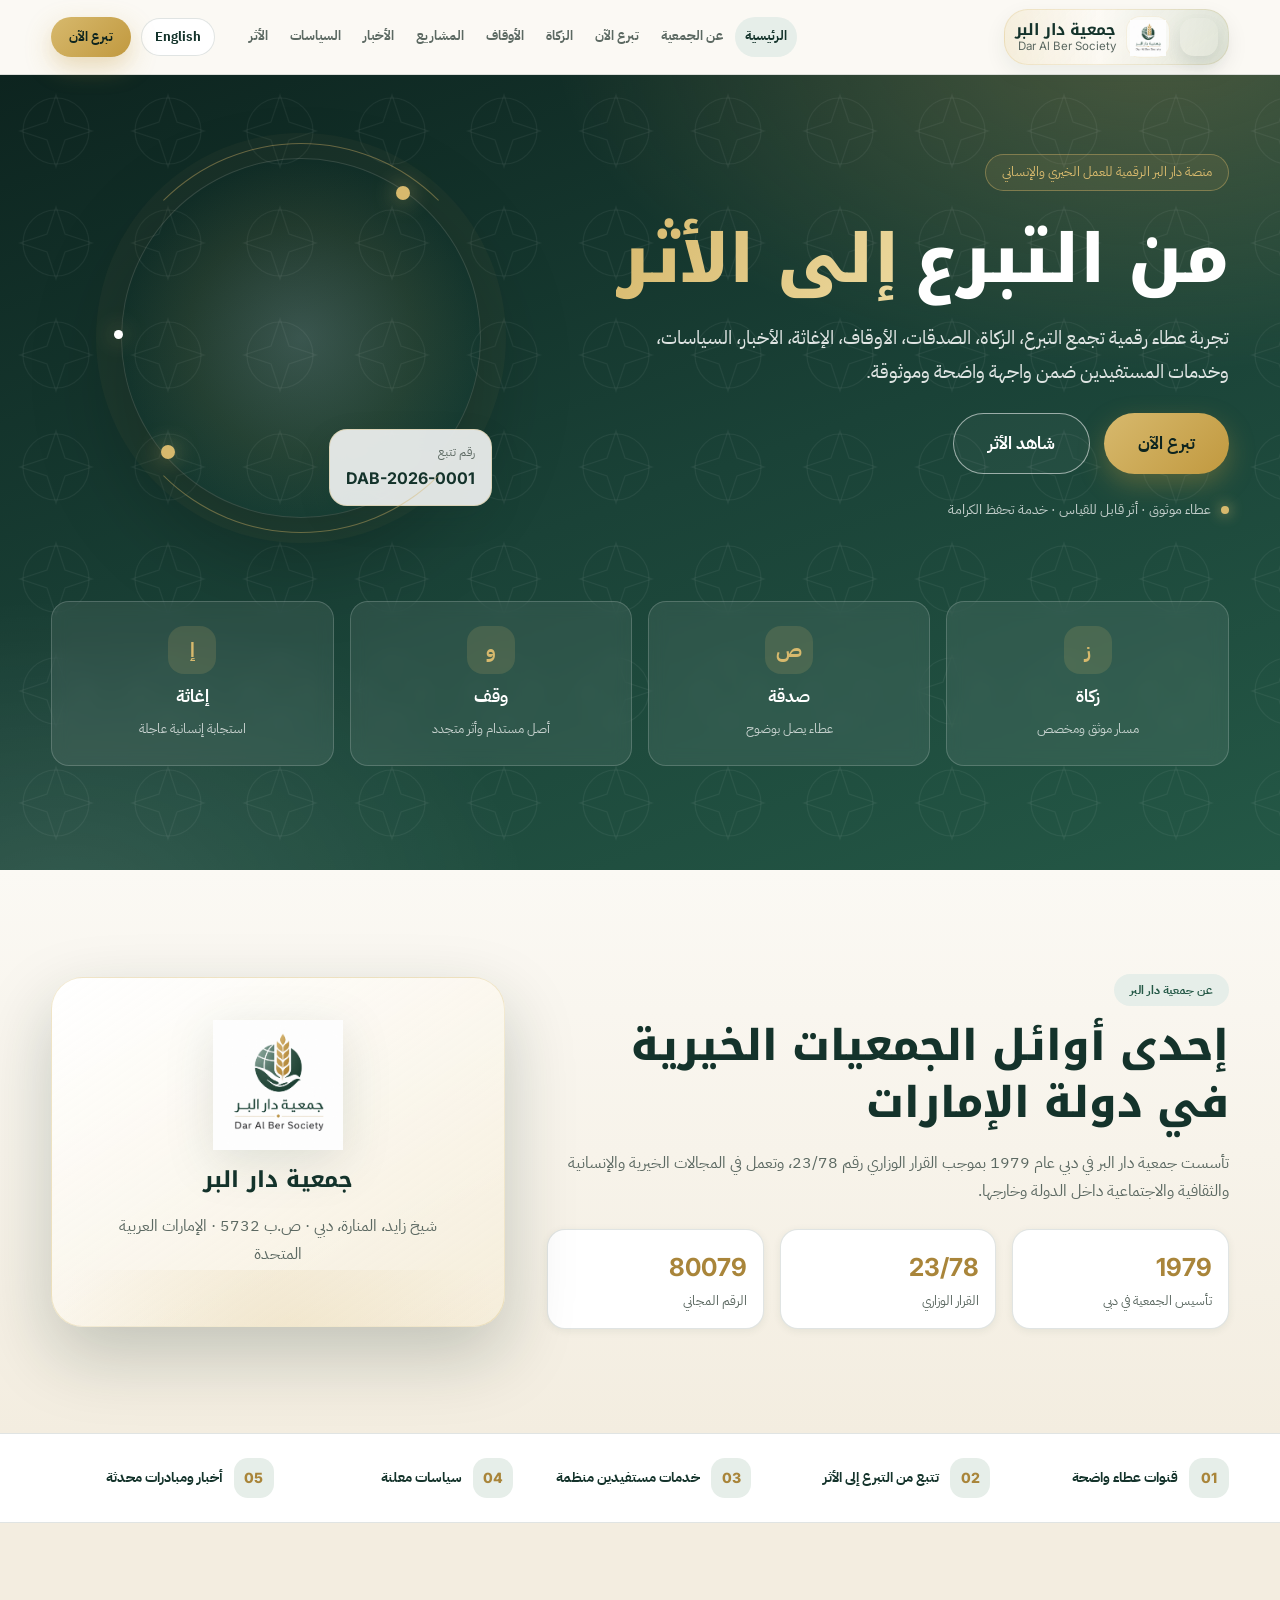
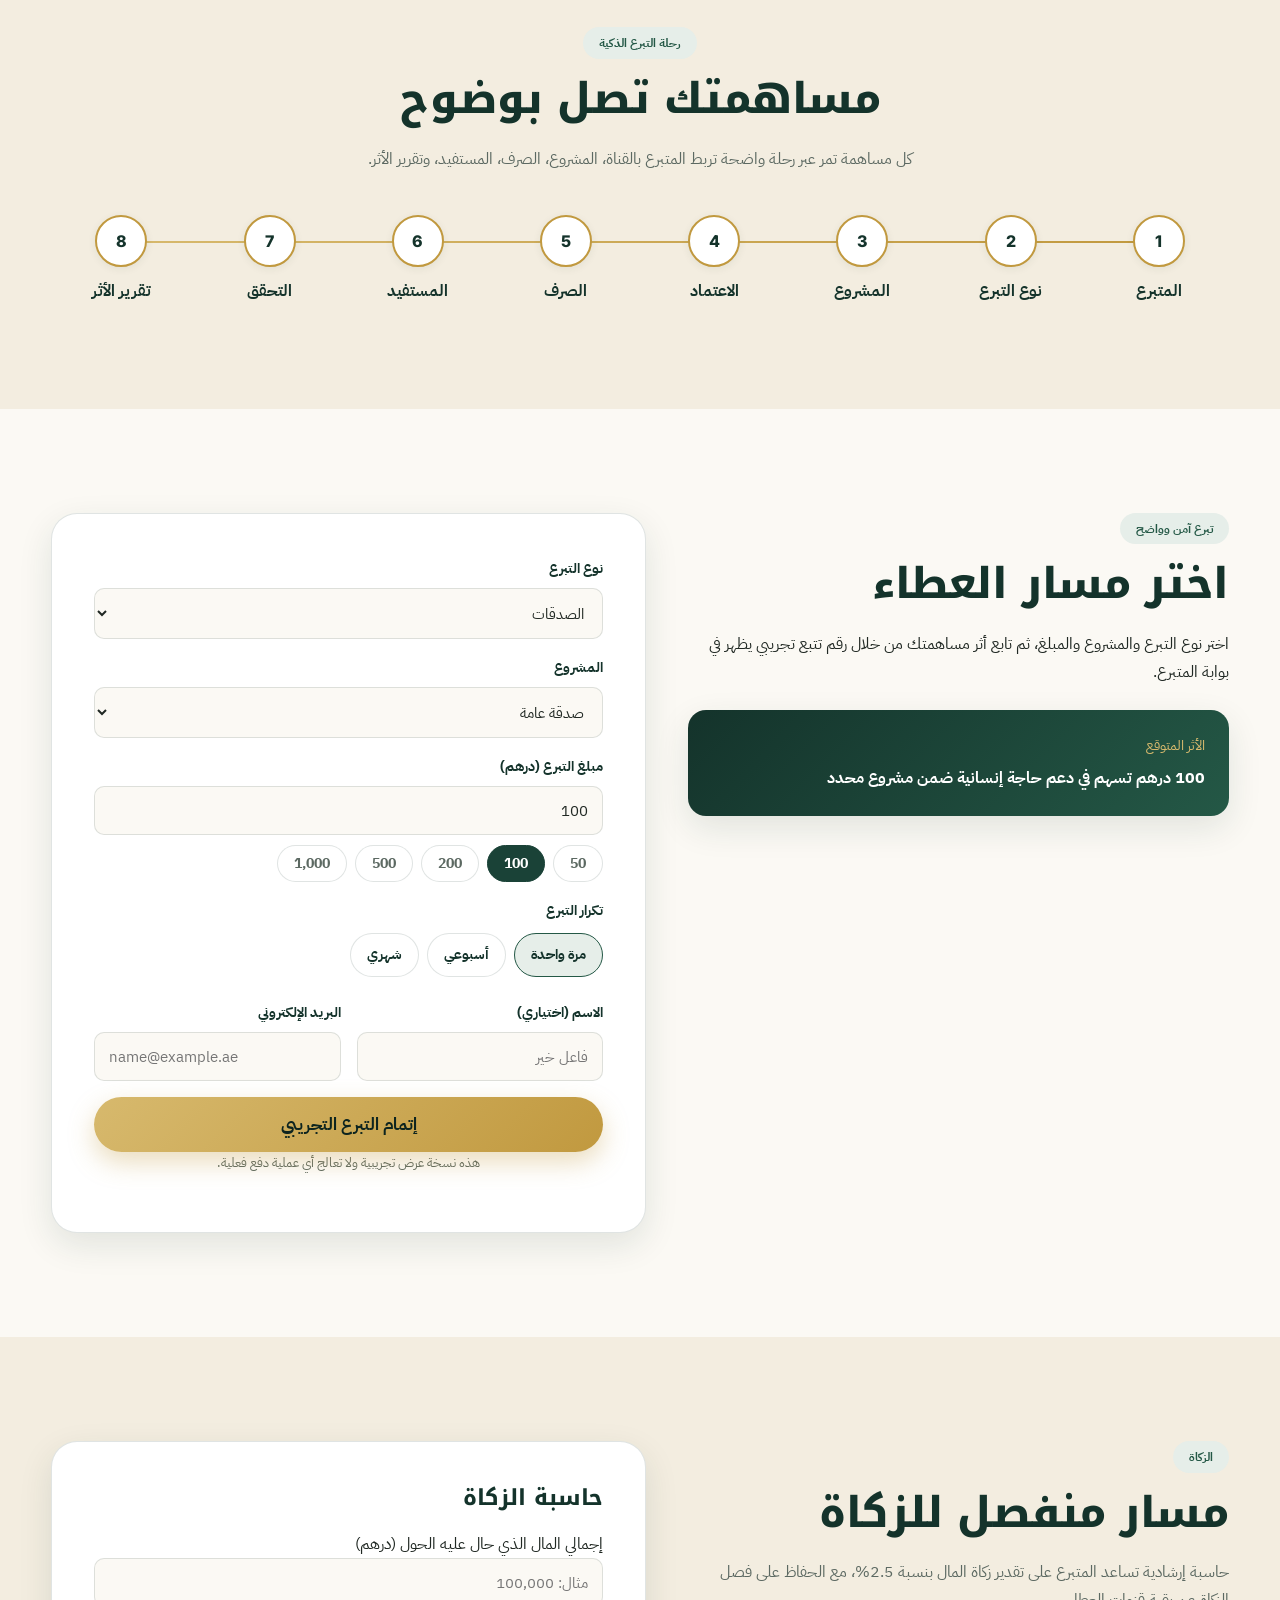
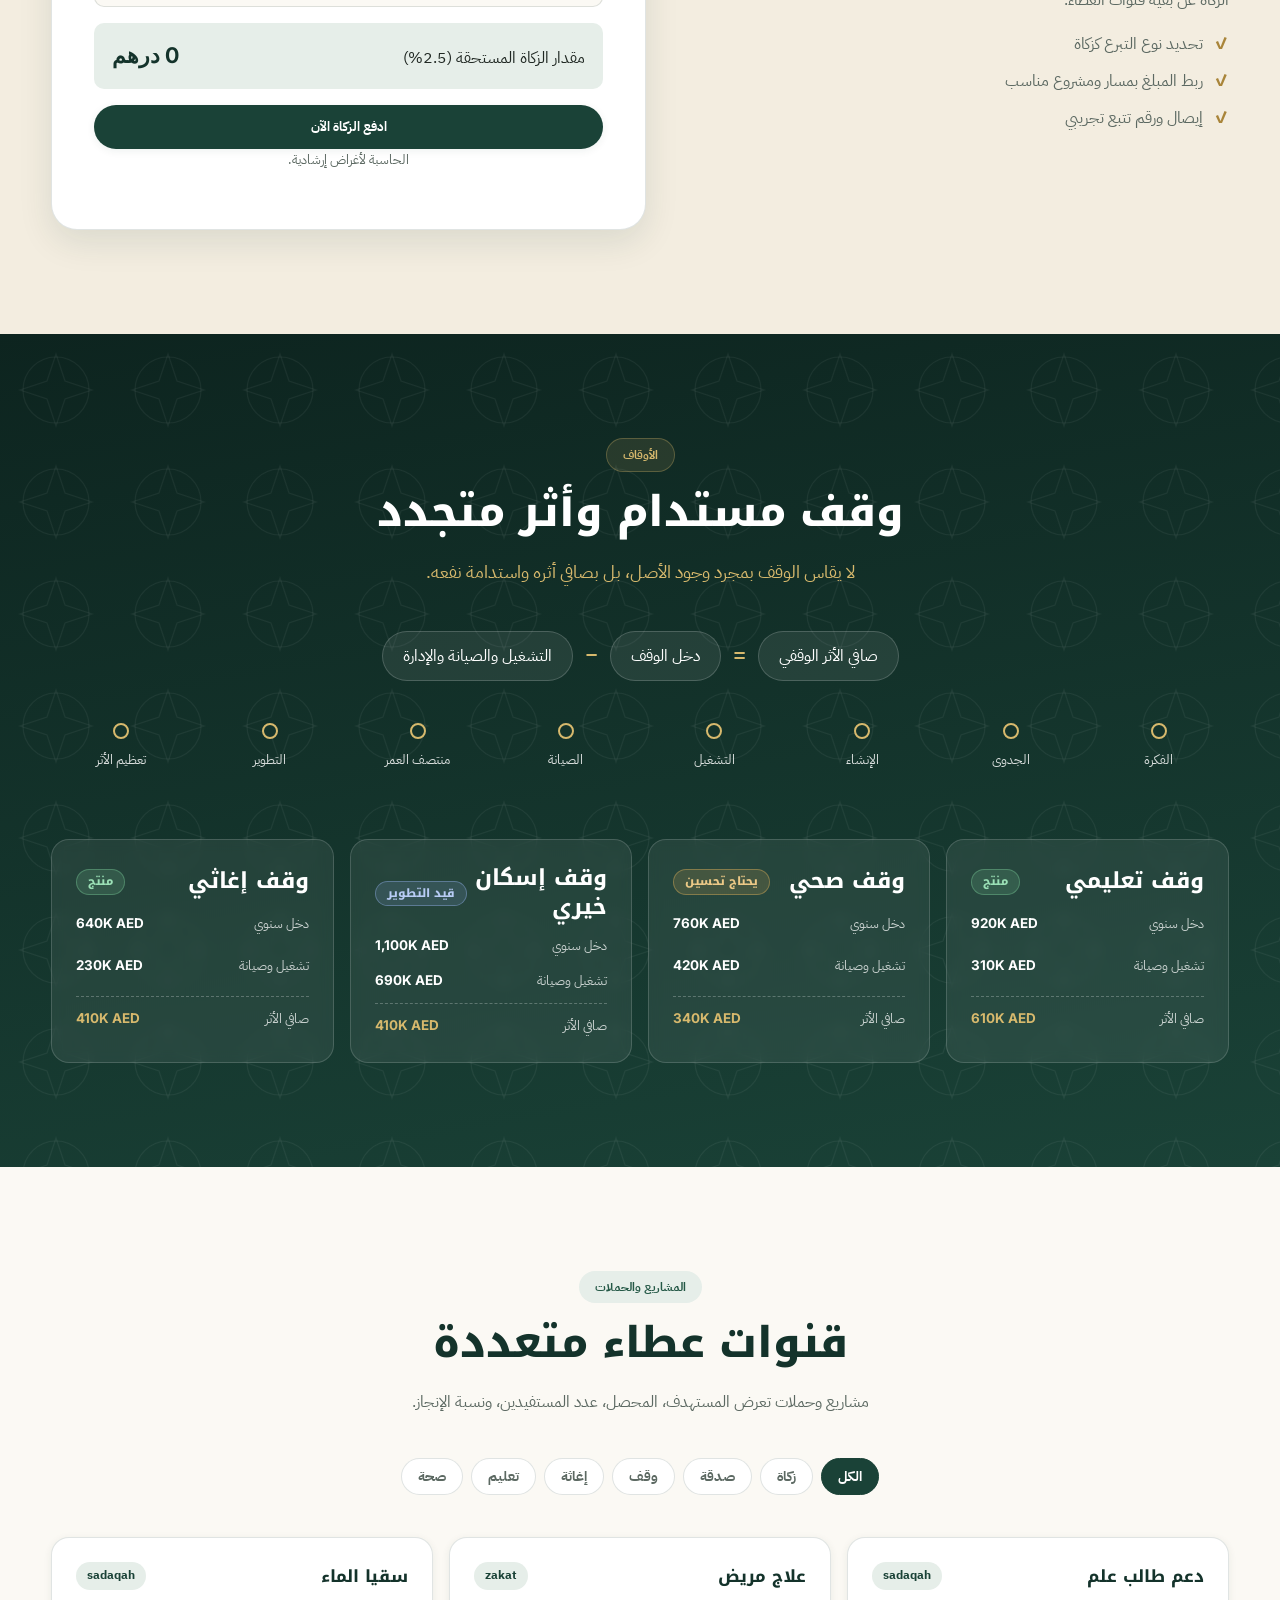
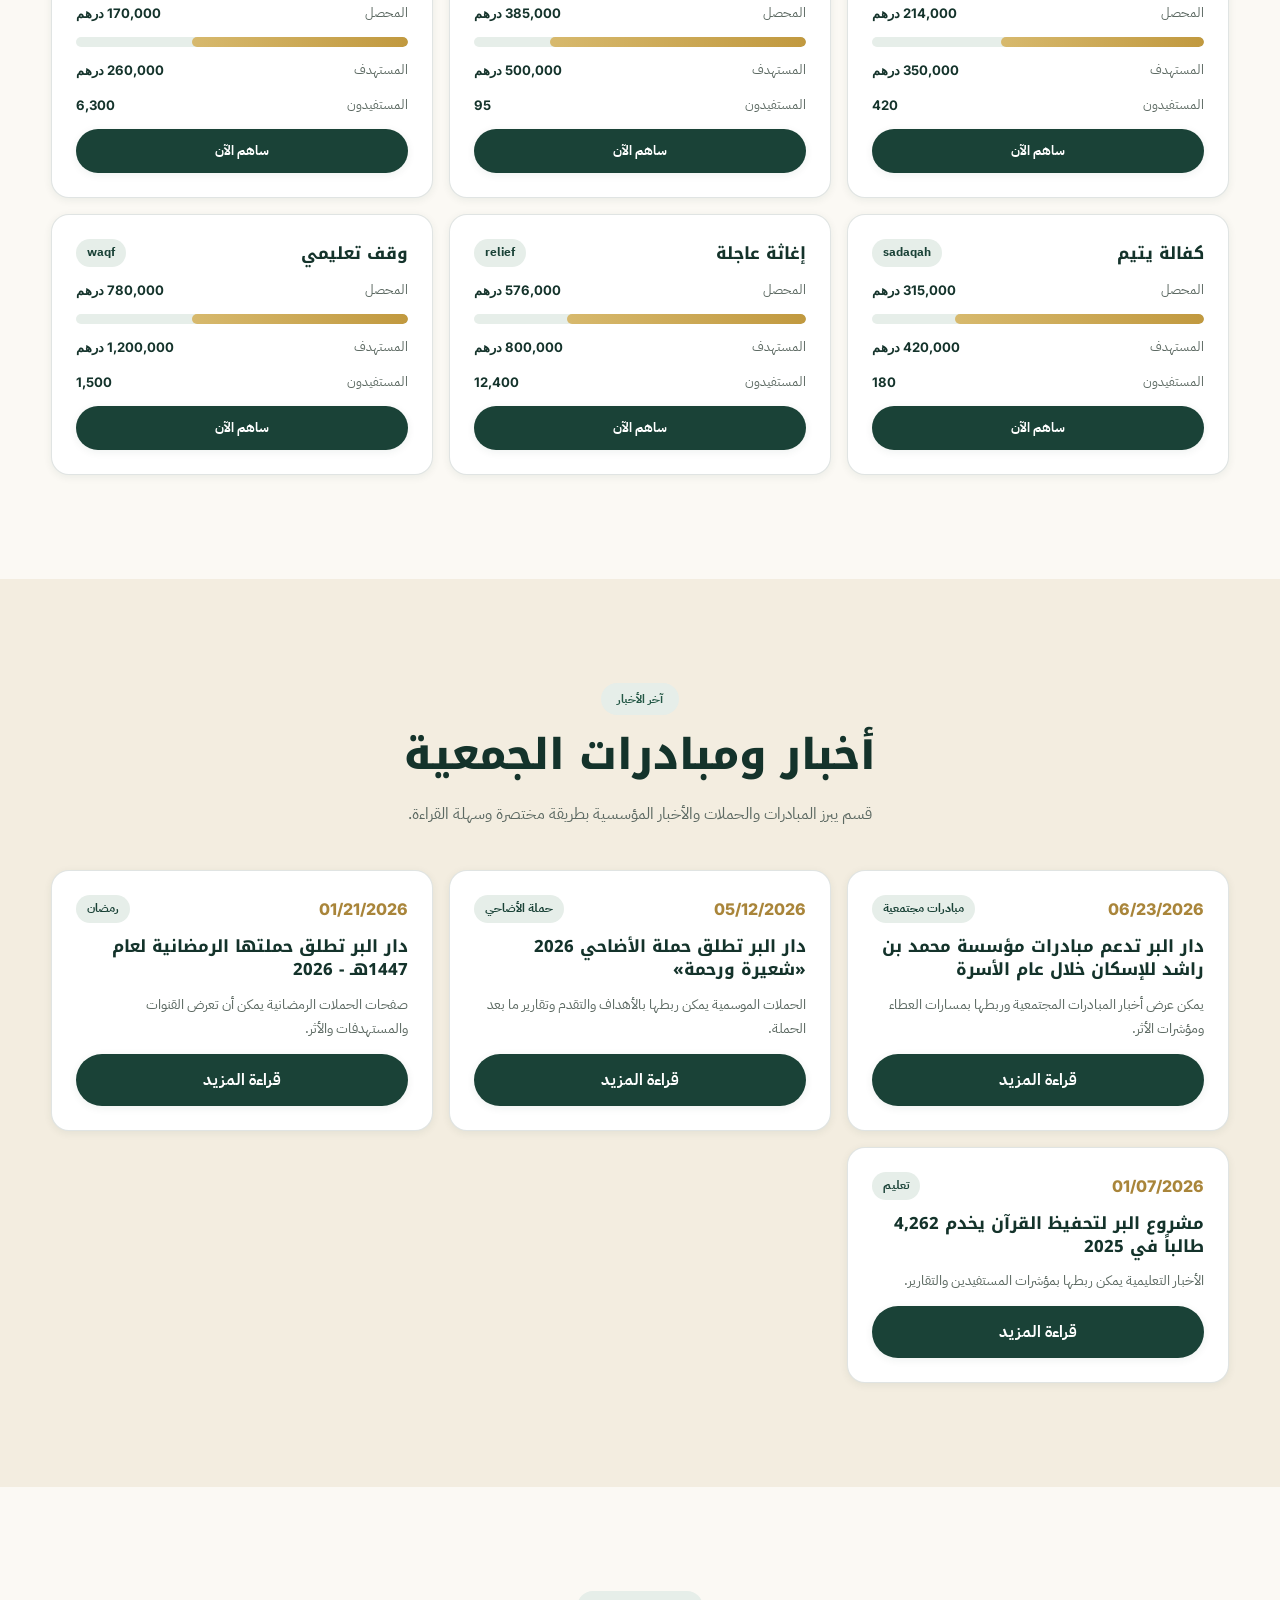
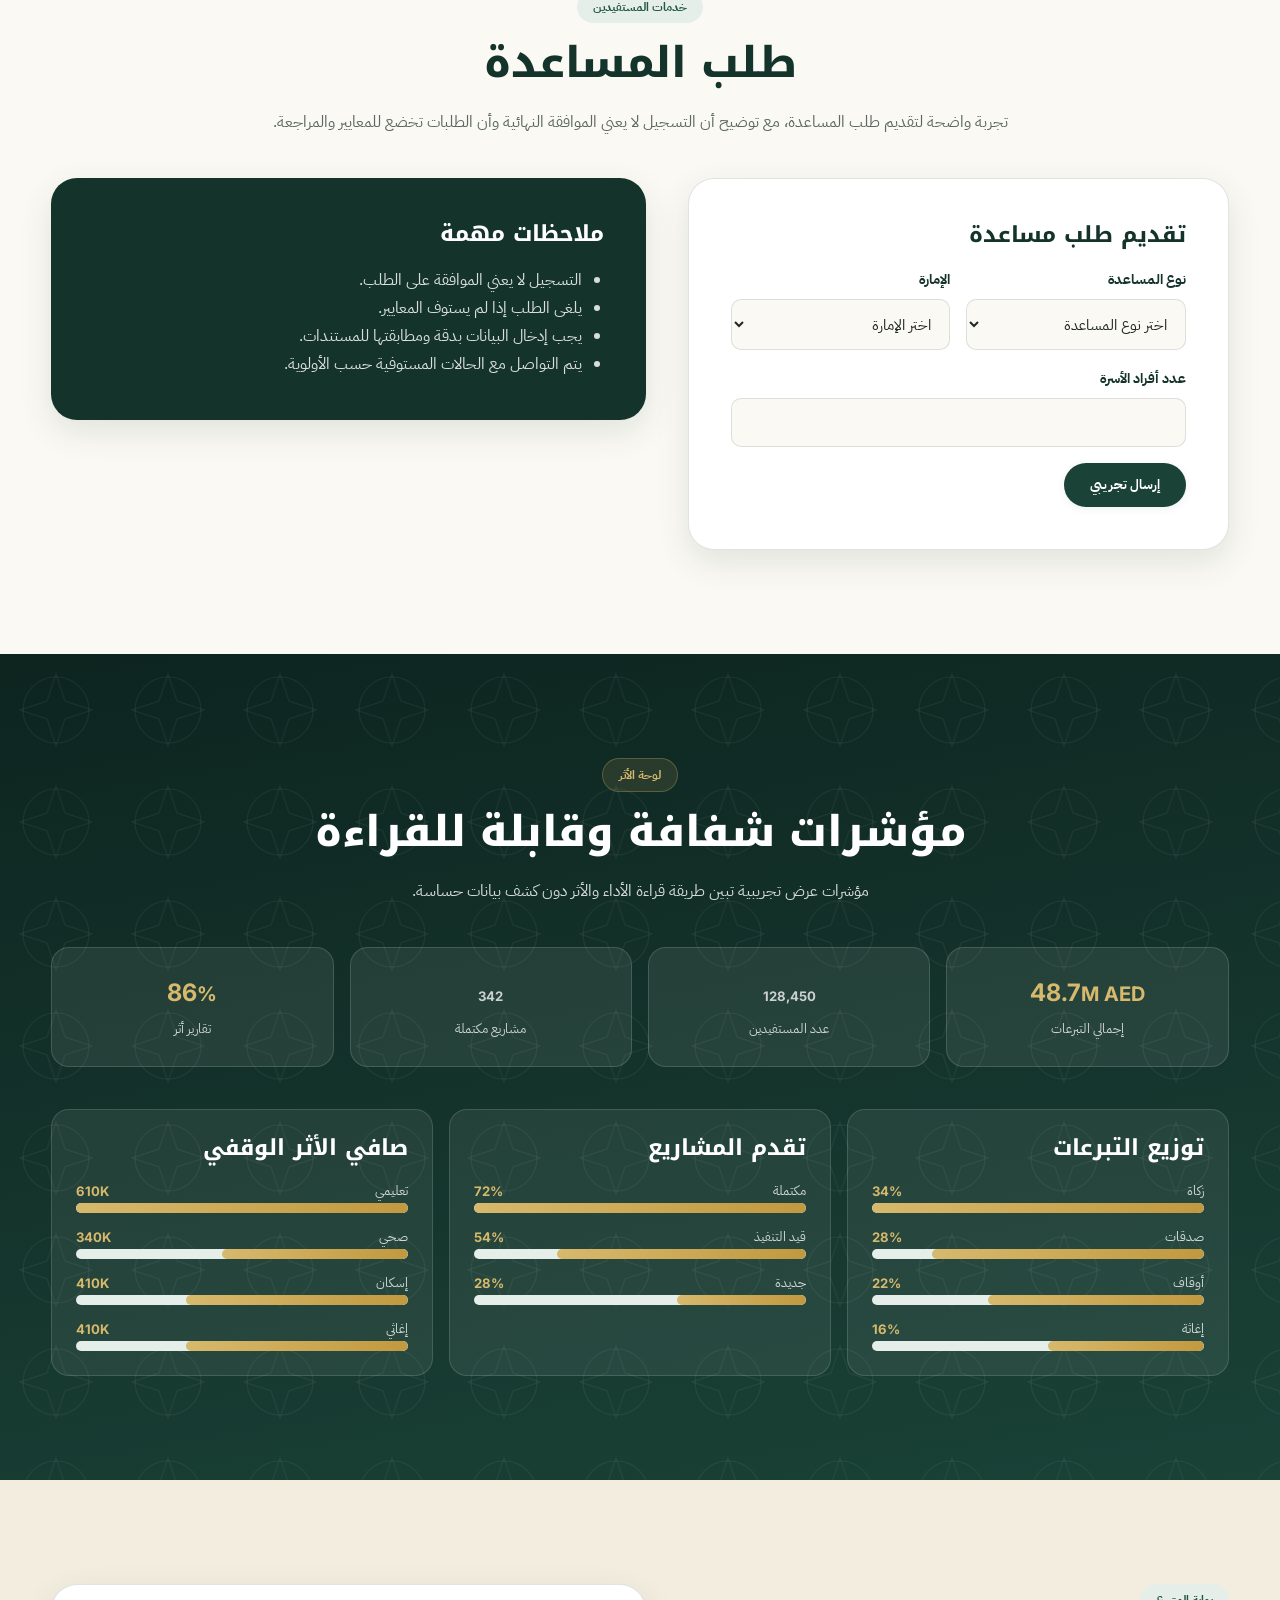
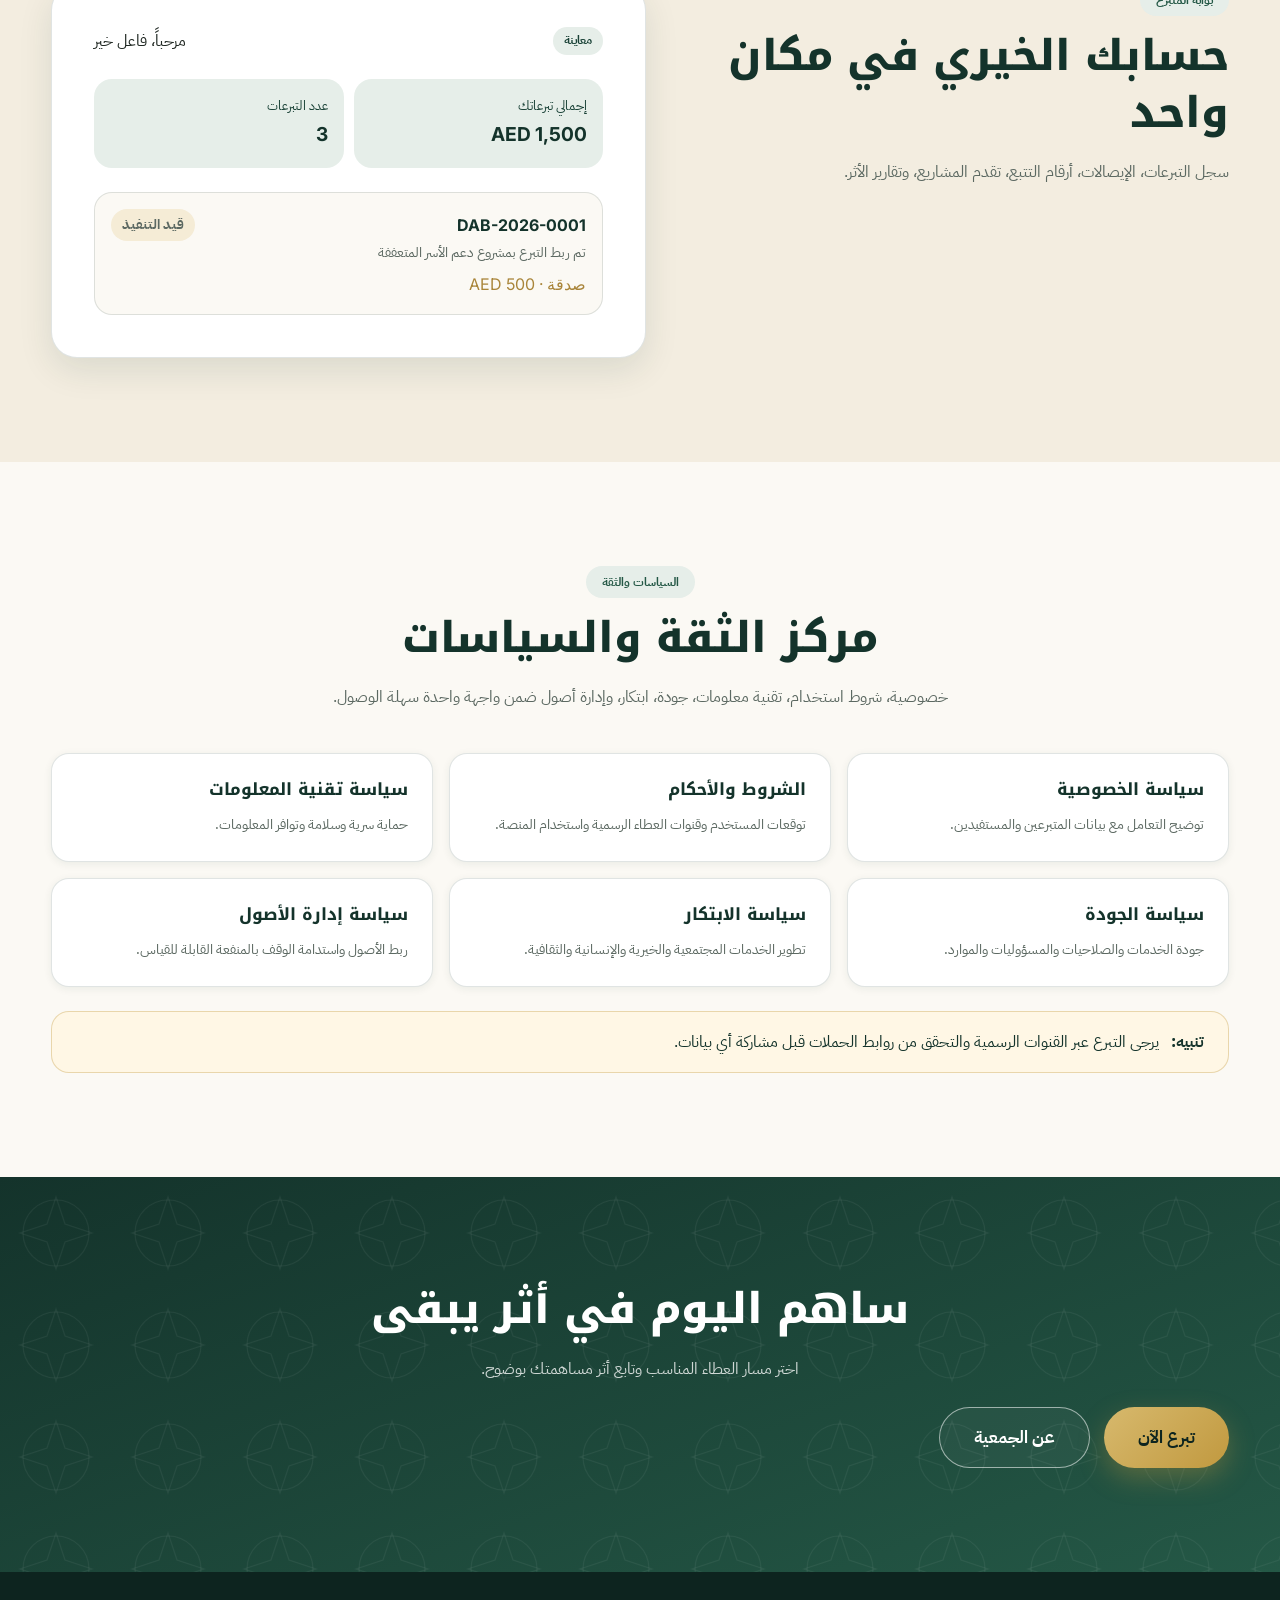
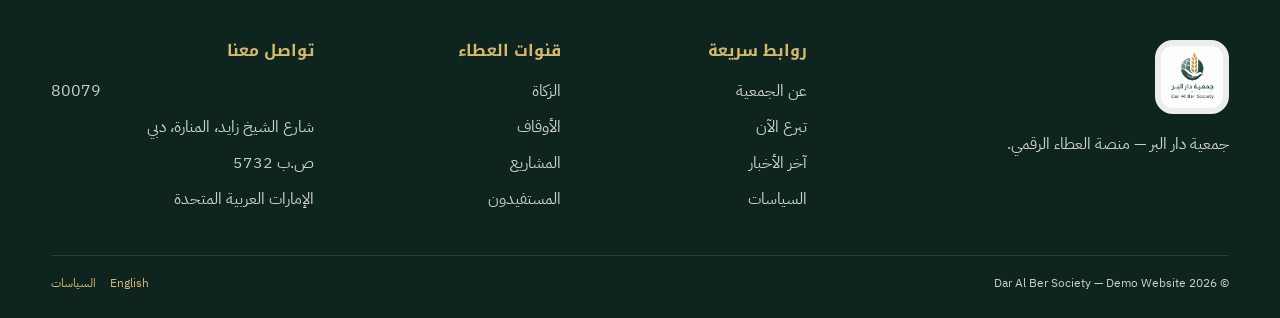
==== commit c6d48280: "Add files via upload" ====
--- a/index.html
+++ b/index.html
@@ -3,61 +3,46 @@
 <head>
   <meta charset="UTF-8">
   <meta name="viewport" content="width=device-width, initial-scale=1.0">
-  <title>جمعية دار البر | من التبرع إلى الأثر — منصة رقمية إنسانية</title>
-  <meta name="description" content="نموذج تنفيذي تجريبي لتطوير التجربة الرقمية لجمعية دار البر: من التبرع إلى الأثر، تبرع آمن وموثق، زكاة، صدقات، أوقاف، إغاثة، مركز ثقة، وأخبار رسمية.">
-  <meta name="keywords" content="دار البر, تبرع, زكاة, صدقة, وقف, إغاثة, دبي, الإمارات, Dar Al Ber, donation, zakat, waqf, Dubai charity">
-  <meta property="og:title" content="جمعية دار البر — من التبرع إلى الأثر">
-  <meta property="og:description" content="تصور تجريبي لتحديث الموقع الرسمي وتعزيز رحلة المتبرع من المساهمة إلى الأثر.">
-  <meta property="og:type" content="website">
-  <meta property="og:image" content="assets/logo.png">
-  <link rel="icon" type="image/png" href="assets/logo.png">
+  <title>جمعية دار البر | منصة العطاء الرقمي</title>
+  <meta name="description" content="منصة دار البر الرقمية للعمل الخيري والإنساني: التبرع، الزكاة، الصدقات، الأوقاف، الإغاثة، الأخبار، السياسات، وخدمات المستفيدين.">
+  <meta property="og:title" content="جمعية دار البر | منصة العطاء الرقمي">
+  <meta property="og:description" content="من التبرع إلى الأثر — تجربة عطاء رقمية موثوقة وواضحة.">
+  <meta property="og:image" content="assets/brand-device.svg">
+  <link rel="icon" type="image/svg+xml" href="assets/brand-mark.svg">
   <link rel="preconnect" href="https://fonts.googleapis.com">
   <link rel="preconnect" href="https://fonts.gstatic.com" crossorigin>
   <link href="https://fonts.googleapis.com/css2?family=Noto+Kufi+Arabic:wght@400;500;600;700;800&family=IBM+Plex+Sans+Arabic:wght@300;400;500;600;700&family=Inter:wght@400;500;600;700;800&display=swap" rel="stylesheet">
   <link rel="stylesheet" href="styles.css">
 </head>
-
-<body class="preload">
+<body data-page="ar">
   <a class="skip-link" href="#main">تجاوز إلى المحتوى الرئيسي</a>
-
-  <div class="demo-ribbon" role="note">
-    <span>نموذج مفاهيمي تجريبي غير رسمي — لا يتم تنفيذ أي عملية دفع فعلية ولا يتم تخزين أي بيانات</span>
-  </div>
 
   <header class="site-header" id="siteHeader">
     <div class="container header-inner">
-      <a href="#home" class="brand" aria-label="جمعية دار البر — الصفحة الرئيسية">
-        <span class="brand-logo-shell">
-          <img src="assets/logo.png" alt="شعار جمعية دار البر" class="brand-logo">
-        </span>
-        <span class="brand-text">
-          <strong>جمعية دار البر</strong>
-          <small>Dar Al Ber Society</small>
-        </span>
+      <a href="#home" class="brand" aria-label="جمعية دار البر">
+        <span class="brand-device-mini" aria-hidden="true"></span>
+        <span class="brand-official-logo"><img src="assets/logo.png" alt="شعار جمعية دار البر"></span>
+        <span class="brand-text"><strong>جمعية دار البر</strong><small>Dar Al Ber Society</small></span>
       </a>
 
       <nav class="main-nav" id="mainNav" aria-label="التنقل الرئيسي">
         <ul>
           <li><a href="#home" class="nav-link is-active">الرئيسية</a></li>
-          <li><a href="#today" class="nav-link">دار البر اليوم</a></li>
+          <li><a href="#about" class="nav-link">عن الجمعية</a></li>
           <li><a href="#donate" class="nav-link">تبرع الآن</a></li>
           <li><a href="#zakat" class="nav-link">الزكاة</a></li>
           <li><a href="#waqf" class="nav-link">الأوقاف</a></li>
           <li><a href="#projects" class="nav-link">المشاريع</a></li>
           <li><a href="#news" class="nav-link">الأخبار</a></li>
-          <li><a href="#trust-center" class="nav-link">مركز الثقة</a></li>
+          <li><a href="#trust" class="nav-link">السياسات</a></li>
           <li><a href="#impact" class="nav-link">الأثر</a></li>
         </ul>
       </nav>
 
       <div class="header-actions">
-        <button class="lang-switch" id="langSwitch" aria-label="Language switch">
-          <span class="is-active">العربية</span><span>|</span><span>English</span>
-        </button>
+        <a href="en.html" class="language-link" hreflang="en">English</a>
         <a href="#donate" class="btn btn-gold btn-sm">تبرع الآن</a>
-        <button class="menu-toggle" id="menuToggle" aria-label="فتح القائمة" aria-expanded="false" aria-controls="mainNav">
-          <span></span><span></span><span></span>
-        </button>
+        <button class="menu-toggle" id="menuToggle" aria-label="فتح القائمة" aria-expanded="false" aria-controls="mainNav"><span></span><span></span><span></span></button>
       </div>
     </div>
   </header>
@@ -67,121 +52,68 @@
       <div class="hero-pattern" aria-hidden="true"></div>
       <div class="container hero-inner">
         <div class="hero-copy reveal">
-          <span class="hero-eyebrow">تصور تجريبي لتطوير التجربة الرقمية لجمعية دار البر</span>
-          <h1 class="hero-title">
-            <span>من التبرع</span>
-            <span class="gold-word">إلى الأثر</span>
-          </h1>
-          <p class="hero-sub">منصة رقمية إنسانية تربط مساهمتك بالمشروع والمستفيد وتقرير الأثر، ضمن تجربة موثوقة وشفافة وسهلة الاستخدام، مع الحفاظ على كرامة المستفيد وحوكمة المال الخيري.</p>
-
+          <span class="hero-eyebrow">منصة دار البر الرقمية للعمل الخيري والإنساني</span>
+          <h1 class="hero-title"><span>من التبرع</span><span class="gold-word">إلى الأثر</span></h1>
+          <p class="hero-sub">تجربة عطاء رقمية تجمع التبرع، الزكاة، الصدقات، الأوقاف، الإغاثة، الأخبار، السياسات، وخدمات المستفيدين ضمن واجهة واضحة وموثوقة.</p>
           <div class="hero-ctas">
             <a href="#donate" class="btn btn-gold btn-lg">تبرع الآن</a>
-            <a href="#journey" class="btn btn-outline-light btn-lg">شاهد رحلة الأثر</a>
+            <a href="#impact" class="btn btn-outline-light btn-lg">شاهد الأثر</a>
           </div>
-
-          <div class="hero-trust-line">
-            <span class="dot" aria-hidden="true"></span>
-            <span>عطاء موثوق · أثر قابل للقياس · حوكمة رقمية للعمل الخيري</span>
+          <div class="hero-trust-line"><span class="dot"></span><span>عطاء موثوق · أثر قابل للقياس · خدمة تحفظ الكرامة</span></div>
+        </div>
+
+        <div class="hero-visual hero-visual-abstract reveal" aria-hidden="true">
+          <div class="impact-orbit">
+            <img src="assets/brand-device.svg" alt="" class="brand-device-hero">
+            <span class="orbit-dot dot-1"></span><span class="orbit-dot dot-2"></span><span class="orbit-dot dot-3"></span>
+            <div class="impact-ticket">
+              <span>رقم تتبع</span><strong dir="ltr">DAB-2026-0001</strong>
+            </div>
           </div>
         </div>
-
-        <div class="hero-visual reveal" aria-hidden="true">
-          <div class="hero-logo-ring hero-logo-assembly">
-            <span class="logo-aura"></span>
-            <img src="assets/logo.png" alt="" class="hero-logo hero-logo-base">
-            <img src="assets/logo.png" alt="" class="hero-logo-piece piece-one">
-            <img src="assets/logo.png" alt="" class="hero-logo-piece piece-two">
-            <img src="assets/logo.png" alt="" class="hero-logo-piece piece-three">
-            <img src="assets/logo.png" alt="" class="hero-logo-piece piece-four">
+      </div>
+
+      <div class="container hero-quick">
+        <a href="#donate" class="quick-card reveal" data-donate-type="zakat"><span class="quick-icon">ز</span><strong>زكاة</strong><span>مسار موثق ومخصص</span></a>
+        <a href="#donate" class="quick-card reveal" data-donate-type="sadaqah"><span class="quick-icon">ص</span><strong>صدقة</strong><span>عطاء يصل بوضوح</span></a>
+        <a href="#donate" class="quick-card reveal" data-donate-type="waqf"><span class="quick-icon">و</span><strong>وقف</strong><span>أصل مستدام وأثر متجدد</span></a>
+        <a href="#donate" class="quick-card quick-urgent reveal" data-donate-type="relief"><span class="quick-icon">إ</span><strong>إغاثة</strong><span>استجابة إنسانية عاجلة</span></a>
+      </div>
+    </section>
+
+    <section class="section about" id="about">
+      <div class="container about-layout">
+        <div class="section-copy reveal">
+          <span class="eyebrow">عن جمعية دار البر</span>
+          <h2>إحدى أوائل الجمعيات الخيرية في دولة الإمارات</h2>
+          <p>تأسست جمعية دار البر في دبي عام 1979 بموجب القرار الوزاري رقم 23/78، وتعمل في المجالات الخيرية والإنسانية والثقافية والاجتماعية داخل الدولة وخارجها.</p>
+          <div class="about-stats">
+            <div><strong>1979</strong><span>تأسيس الجمعية في دبي</span></div>
+            <div><strong>23/78</strong><span>القرار الوزاري</span></div>
+            <div><strong>80079</strong><span>الرقم المجاني</span></div>
           </div>
         </div>
-      </div>
-
-      <div class="container hero-quick">
-        <a href="#donate" class="quick-card reveal" data-donate-type="zakat">
-          <span class="quick-icon">★</span><strong>زكاة</strong><span>أد زكاتك في مسار موثق</span>
-        </a>
-        <a href="#donate" class="quick-card reveal" data-donate-type="sadaqah">
-          <span class="quick-icon">♡</span><strong>صدقة</strong><span>عطاء يصل بوضوح</span>
-        </a>
-        <a href="#donate" class="quick-card reveal" data-donate-type="waqf">
-          <span class="quick-icon">⌂</span><strong>وقف</strong><span>أصل مستدام وأثر متجدد</span>
-        </a>
-        <a href="#donate" class="quick-card quick-urgent reveal" data-donate-type="relief">
-          <span class="quick-icon">⚡</span><strong>إغاثة عاجلة</strong><span>استجابة إنسانية سريعة</span>
-        </a>
-      </div>
-    </section>
-
-    <section class="section today" id="today">
-      <div class="container">
-        <div class="section-head reveal">
-          <span class="eyebrow">دار البر اليوم</span>
-          <h2>إرث خيري عريق برؤية رقمية متجددة</h2>
-          <p>يعتمد هذا النموذج على معلومات رسمية منشورة عن جمعية دار البر، ويعيد تقديمها بلغة رقمية حديثة ضمن تصور استراتيجي مقترح.</p>
-        </div>
-
-        <div class="today-grid">
-          <article class="today-card reveal">
-            <span class="today-num">1979</span>
-            <h3>إرث مؤسسي منذ التأسيس</h3>
-            <p>تأسست جمعية دار البر في دبي عام 1979 كجمعية خيرية وثقافية واجتماعية، وتعد من أوائل الجمعيات الخيرية في دولة الإمارات.</p>
-          </article>
-          <article class="today-card reveal">
-            <span class="today-num">23/78</span>
-            <h3>مرجعية تأسيسية</h3>
-            <p>تذكر الجمعية في نبذتها الرسمية أنها أُنشئت بموجب القرار الوزاري رقم 23/78 الصادر عن وزارة الشؤون الاجتماعية.</p>
-          </article>
-          <article class="today-card reveal">
-            <span class="today-num">80079</span>
-            <h3>قنوات تواصل رسمية</h3>
-            <p>تظهر القنوات الرسمية للجمعية الرقم المجاني 80079 وموقعها في شارع الشيخ زايد، المنارة، دبي.</p>
-          </article>
-          <article class="today-card reveal">
-            <span class="today-num">V2</span>
-            <h3>إضافة هذا التصور</h3>
-            <p>نضيف طبقة رقمية مقترحة تربط التبرع بالتتبع، الأثر، الوقف، الحوكمة، ومركز الثقة، دون الادعاء بأنها منصة رسمية معتمدة حالياً.</p>
-          </article>
-        </div>
-
-        <div class="source-note reveal">
-          <strong>تنبيه:</strong> هذا نموذج تجريبي غير رسمي، ويستخدم المعلومات الرسمية كمرجعية فقط، بينما المصطلحات والتصور الرقمي والحوكمة المقترحة هي ضمن مفهوم التطوير.
+        <div class="identity-card reveal">
+          <img src="assets/logo.png" alt="شعار جمعية دار البر" class="identity-logo">
+          <h3>جمعية دار البر</h3>
+          <p>شيخ زايد، المنارة، دبي · ص.ب 5732 · الإمارات العربية المتحدة</p>
         </div>
       </div>
     </section>
 
     <section class="trust-strip" aria-label="مؤشرات الثقة">
       <div class="container trust-grid">
-        <div class="trust-item reveal"><span class="trust-icon">●</span><span>قنوات تبرع آمنة</span></div>
-        <div class="trust-item reveal"><span class="trust-icon">●</span><span>تتبع من التبرع إلى الأثر</span></div>
-        <div class="trust-item reveal"><span class="trust-icon">●</span><span>تقارير أثر ومشاريع</span></div>
-        <div class="trust-item reveal"><span class="trust-icon">●</span><span>مركز الثقة والسياسات</span></div>
-        <div class="trust-item reveal"><span class="trust-icon">●</span><span>حماية بيانات المتبرعين والمستفيدين</span></div>
-      </div>
-    </section>
-
-    <section class="section strategy" id="strategy">
-      <div class="container strategy-layout">
-        <div class="strategy-copy reveal">
-          <span class="eyebrow">ما الذي يضيفه هذا التصور؟</span>
-          <h2>لسنا نعيد تصميم موقع فقط، بل نعيد صياغة رحلة الثقة</h2>
-          <p>هذا النموذج يقدم موقعاً يتحول من صفحة تبرع تقليدية إلى منصة رقمية إنسانية تربط العطاء بالأثر، وتعرض الوقف كأصل مستدام، وتضع السياسات والشفافية في واجهة تجربة المتبرع.</p>
-        </div>
-        <div class="strategy-cards">
-          <div class="strategy-card reveal"><h3>رحلة التبرع الذكية</h3><p>كل تبرع له رقم تتبع يربطه بالمشروع والصرف والمستفيد وتقرير الأثر.</p></div>
-          <div class="strategy-card reveal"><h3>صافي الأثر الوقفي</h3><p>الوقف لا يقاس بوجود الأصل فقط، بل بصافي أثره واستدامة نفعه.</p></div>
-          <div class="strategy-card reveal"><h3>مركز الثقة والسياسات</h3><p>تجميع السياسات والقنوات الرسمية والتنبيهات والتقارير في طبقة ثقة واضحة.</p></div>
-        </div>
+        <div class="trust-item reveal"><span class="trust-icon">01</span><span>قنوات عطاء واضحة</span></div>
+        <div class="trust-item reveal"><span class="trust-icon">02</span><span>تتبع من التبرع إلى الأثر</span></div>
+        <div class="trust-item reveal"><span class="trust-icon">03</span><span>خدمات مستفيدين منظمة</span></div>
+        <div class="trust-item reveal"><span class="trust-icon">04</span><span>سياسات معلنة</span></div>
+        <div class="trust-item reveal"><span class="trust-icon">05</span><span>أخبار ومبادرات محدثة</span></div>
       </div>
     </section>
 
     <section class="section journey" id="journey">
       <div class="container">
-        <div class="section-head reveal">
-          <span class="eyebrow">مساهمتك تصل بوضوح</span>
-          <h2>رحلة التبرع الذكية</h2>
-          <p>كل مساهمة تحصل على رقم تتبع يربطها بالمشروع، الصرف، المستفيد، والتحقق ثم تقرير الأثر.</p>
-        </div>
+        <div class="section-head reveal"><span class="eyebrow">رحلة التبرع الذكية</span><h2>مساهمتك تصل بوضوح</h2><p>كل مساهمة تمر عبر رحلة واضحة تربط المتبرع بالقناة، المشروع، الصرف، المستفيد، وتقرير الأثر.</p></div>
         <ol class="journey-track" id="journeyTrack">
           <li class="journey-step reveal"><span class="j-num">1</span><span>المتبرع</span></li>
           <li class="journey-step reveal"><span class="j-num">2</span><span>نوع التبرع</span></li>
@@ -198,385 +130,104 @@
     <section class="section donate" id="donate">
       <div class="container donate-layout">
         <div class="donate-intro reveal">
-          <span class="eyebrow">تبرع آمن وموثق</span>
-          <h2>نموذج التبرع الذكي</h2>
-          <p>النموذج التالي يحاكي تجربة التبرع المقترحة. لا يتم تنفيذ أي عملية دفع فعلية، ولا يتم تخزين أي بيانات.</p>
-          <div class="donate-impact-card" aria-live="polite">
-            <span>الأثر المتوقع لمساهمتك</span>
-            <strong id="impactText">100 درهم توفر سلة غذائية متكاملة لأسرة متعففة</strong>
-          </div>
-          <ul class="donate-assurances">
-            <li>رقم تتبع تجريبي يظهر بعد الإتمام</li>
-            <li>ربط التبرع ببوابة المتبرع ولوحة الأثر</li>
-            <li>قنوات الدفع والبيانات هنا لأغراض العرض فقط</li>
-          </ul>
-        </div>
-
+          <span class="eyebrow">تبرع آمن وواضح</span>
+          <h2>اختر مسار العطاء</h2>
+          <p>اختر نوع التبرع والمشروع والمبلغ، ثم تابع أثر مساهمتك من خلال رقم تتبع تجريبي يظهر في بوابة المتبرع.</p>
+          <div class="donate-impact-card" aria-live="polite"><span>الأثر المتوقع</span><strong id="impactText">100 درهم تسهم في دعم حاجة إنسانية ضمن مشروع محدد</strong></div>
+        </div>
         <form class="donate-form card reveal" id="donateForm" novalidate>
-          <div class="form-row">
-            <label for="donType">نوع التبرع</label>
-            <select id="donType" required>
-              <option value="zakat">الزكاة</option>
-              <option value="sadaqah" selected>الصدقات</option>
-              <option value="waqf">الأوقاف</option>
-              <option value="relief">الإغاثة العاجلة</option>
-            </select>
-          </div>
-
-          <div class="form-row">
-            <label for="donProject">المشروع</label>
-            <select id="donProject" required></select>
-          </div>
-
-          <div class="form-row">
-            <label for="donAmount">مبلغ التبرع (درهم)</label>
-            <input type="number" id="donAmount" min="10" step="10" value="100" required inputmode="numeric">
-            <div class="amount-chips" role="group" aria-label="مبالغ مقترحة">
-              <button type="button" class="chip" data-amount="50">50</button>
-              <button type="button" class="chip is-active" data-amount="100">100</button>
-              <button type="button" class="chip" data-amount="200">200</button>
-              <button type="button" class="chip" data-amount="500">500</button>
-              <button type="button" class="chip" data-amount="1000">1,000</button>
-            </div>
-          </div>
-
-          <div class="form-row">
-            <span class="field-label">تكرار التبرع</span>
-            <div class="seg" role="radiogroup">
-              <label><input type="radio" name="freq" value="once" checked><span>مرة واحدة</span></label>
-              <label><input type="radio" name="freq" value="weekly"><span>أسبوعي</span></label>
-              <label><input type="radio" name="freq" value="monthly"><span>شهري</span></label>
-            </div>
-          </div>
-
-          <div class="form-split">
-            <div class="form-row">
-              <label for="donName">الاسم (اختياري)</label>
-              <input type="text" id="donName" autocomplete="off" placeholder="فاعل خير">
-            </div>
-            <div class="form-row">
-              <label for="donEmail">البريد الإلكتروني</label>
-              <input type="email" id="donEmail" required autocomplete="off" placeholder="name@example.ae" dir="ltr">
-              <span class="field-error" id="emailError">يرجى إدخال بريد إلكتروني صحيح</span>
-            </div>
-          </div>
-
-          <div class="form-row">
-            <span class="field-label">طريقة الدفع</span>
-            <div class="pay-methods" role="radiogroup">
-              <label><input type="radio" name="pay" value="card" checked><span>بطاقة</span></label>
-              <label><input type="radio" name="pay" value="applepay"><span>Apple Pay</span></label>
-              <label><input type="radio" name="pay" value="bank"><span>تحويل بنكي</span></label>
-            </div>
-          </div>
-
-          <button type="submit" class="btn btn-gold btn-lg btn-block">إتمام التبرع</button>
-          <p class="form-demo-note">نموذج تجريبي — لا يتم تنفيذ أي عملية دفع فعلية.</p>
+          <div class="form-row"><label for="donType">نوع التبرع</label><select id="donType" required><option value="zakat">الزكاة</option><option value="sadaqah" selected>الصدقات</option><option value="waqf">الأوقاف</option><option value="relief">الإغاثة العاجلة</option></select></div>
+          <div class="form-row"><label for="donProject">المشروع</label><select id="donProject" required></select></div>
+          <div class="form-row"><label for="donAmount">مبلغ التبرع (درهم)</label><input type="number" id="donAmount" min="10" step="10" value="100" required inputmode="numeric"><div class="amount-chips" role="group" aria-label="مبالغ مقترحة"><button type="button" class="chip" data-amount="50">50</button><button type="button" class="chip is-active" data-amount="100">100</button><button type="button" class="chip" data-amount="200">200</button><button type="button" class="chip" data-amount="500">500</button><button type="button" class="chip" data-amount="1000">1,000</button></div></div>
+          <div class="form-row"><span class="field-label">تكرار التبرع</span><div class="seg" role="radiogroup"><label><input type="radio" name="freq" value="once" checked><span>مرة واحدة</span></label><label><input type="radio" name="freq" value="weekly"><span>أسبوعي</span></label><label><input type="radio" name="freq" value="monthly"><span>شهري</span></label></div></div>
+          <div class="form-split"><div class="form-row"><label for="donName">الاسم (اختياري)</label><input type="text" id="donName" autocomplete="off" placeholder="فاعل خير"></div><div class="form-row"><label for="donEmail">البريد الإلكتروني</label><input type="email" id="donEmail" required autocomplete="off" placeholder="name@example.ae" dir="ltr"><span class="field-error">يرجى إدخال بريد إلكتروني صحيح</span></div></div>
+          <button type="submit" class="btn btn-gold btn-lg btn-block">إتمام التبرع التجريبي</button>
+          <p class="form-demo-note">هذه نسخة عرض تجريبية ولا تعالج أي عملية دفع فعلية.</p>
         </form>
       </div>
     </section>
 
     <section class="section zakat" id="zakat">
       <div class="container zakat-layout">
-        <div class="zakat-copy reveal">
-          <span class="eyebrow">ركن العطاء الواجب</span>
-          <h2>الزكاة</h2>
-          <p>يقترح النموذج مساراً منفصلاً للزكاة، مع حاسبة إرشادية، وإيصال، وتقرير أثر وفق ضوابط يتم التحقق منها مع الجهات المختصة قبل أي تطبيق فعلي.</p>
-          <ul class="check-list">
-            <li>فصل الزكاة عن قنوات التبرع الأخرى</li>
-            <li>ربط الزكاة بمصارفها وتقارير الأثر</li>
-            <li>توضيح أن الحاسبة إرشادية وليست فتوى</li>
-          </ul>
-        </div>
-
-        <div class="zakat-calc card reveal">
-          <h3>حاسبة الزكاة</h3>
-          <label for="zakatInput">إجمالي المال الذي حال عليه الحول (درهم)</label>
-          <input type="number" id="zakatInput" min="0" step="100" placeholder="مثال: 100,000" inputmode="numeric">
-          <div class="zakat-result" aria-live="polite">
-            <span>مقدار الزكاة المستحقة (2.5%)</span>
-            <strong id="zakatResult">0 درهم</strong>
-          </div>
-          <button class="btn btn-green btn-block" id="zakatPayBtn">ادفع الزكاة الآن</button>
-          <p class="calc-disclaimer">الحاسبة لأغراض إرشادية، ويُرجى الرجوع للجهات المختصة عند الحاجة.</p>
-        </div>
+        <div class="section-copy reveal"><span class="eyebrow">الزكاة</span><h2>مسار منفصل للزكاة</h2><p>حاسبة إرشادية تساعد المتبرع على تقدير زكاة المال بنسبة 2.5%، مع الحفاظ على فصل الزكاة عن بقية قنوات العطاء.</p><ul class="check-list"><li>تحديد نوع التبرع كزكاة</li><li>ربط المبلغ بمسار ومشروع مناسب</li><li>إيصال ورقم تتبع تجريبي</li></ul></div>
+        <div class="zakat-calc card reveal"><h3>حاسبة الزكاة</h3><label for="zakatInput">إجمالي المال الذي حال عليه الحول (درهم)</label><input type="number" id="zakatInput" min="0" step="100" placeholder="مثال: 100,000" inputmode="numeric"><div class="zakat-result" aria-live="polite"><span>مقدار الزكاة المستحقة (2.5%)</span><strong id="zakatResult">0 درهم</strong></div><button class="btn btn-green btn-block" id="zakatPayBtn">ادفع الزكاة الآن</button><p class="calc-disclaimer">الحاسبة لأغراض إرشادية.</p></div>
       </div>
     </section>
 
     <section class="section waqf" id="waqf">
       <div class="container">
-        <div class="section-head section-head-light reveal">
-          <span class="eyebrow eyebrow-gold">وقف مستدام</span>
-          <h2>الأوقاف: أصل مستدام وأثر متجدد</h2>
-          <p class="waqf-thesis">لا يقاس الوقف بمجرد وجود الأصل، بل بصافي أثره واستدامة نفعه.</p>
-        </div>
-
-        <div class="waqf-formula reveal">
-          <span>صافي الأثر الوقفي</span><b>=</b><span>دخل الوقف</span><b>−</b><span>التشغيل والصيانة والإدارة</span>
-        </div>
-
-        <ol class="lifecycle" id="waqfLifecycle">
-          <li>الفكرة والتخصيص</li>
-          <li>دراسة الجدوى</li>
-          <li>الإنشاء</li>
-          <li>التشغيل</li>
-          <li>الصيانة</li>
-          <li>مراجعة منتصف العمر</li>
-          <li>إعادة التطوير</li>
-          <li>تعظيم الأثر</li>
-        </ol>
-
+        <div class="section-head section-head-light reveal"><span class="eyebrow eyebrow-gold">الأوقاف</span><h2>وقف مستدام وأثر متجدد</h2><p class="waqf-thesis">لا يقاس الوقف بمجرد وجود الأصل، بل بصافي أثره واستدامة نفعه.</p></div>
+        <div class="waqf-formula reveal"><span>صافي الأثر الوقفي</span><b>=</b><span>دخل الوقف</span><b>−</b><span>التشغيل والصيانة والإدارة</span></div>
+        <ol class="lifecycle" id="waqfLifecycle"><li>الفكرة</li><li>الجدوى</li><li>الإنشاء</li><li>التشغيل</li><li>الصيانة</li><li>منتصف العمر</li><li>التطوير</li><li>تعظيم الأثر</li></ol>
         <div class="waqf-grid" id="waqfGrid"></div>
-        <p class="demo-tag">بيانات تجريبية لأغراض العرض فقط.</p>
       </div>
     </section>
 
     <section class="section projects" id="projects">
       <div class="container">
-        <div class="section-head reveal">
-          <span class="eyebrow">أثر قابل للقياس</span>
-          <h2>المشاريع والحملات</h2>
-          <p>نموذج كروت مشاريع يعرض المستهدف، المحصل، عدد المستفيدين، ورابط التبرع أو التتبع.</p>
-        </div>
-
-        <div class="filter-bar reveal" role="group" aria-label="تصفية المشاريع">
-          <button class="filter-btn is-active" data-filter="all">الكل</button>
-          <button class="filter-btn" data-filter="zakat">زكاة</button>
-          <button class="filter-btn" data-filter="sadaqah">صدقة</button>
-          <button class="filter-btn" data-filter="waqf">وقف</button>
-          <button class="filter-btn" data-filter="relief">إغاثة</button>
-          <button class="filter-btn" data-filter="education">تعليم</button>
-          <button class="filter-btn" data-filter="health">صحة</button>
-        </div>
-
+        <div class="section-head reveal"><span class="eyebrow">المشاريع والحملات</span><h2>قنوات عطاء متعددة</h2><p>مشاريع وحملات تعرض المستهدف، المحصل، عدد المستفيدين، ونسبة الإنجاز.</p></div>
+        <div class="filter-bar reveal" role="group" aria-label="تصفية المشاريع"><button class="filter-btn is-active" data-filter="all">الكل</button><button class="filter-btn" data-filter="zakat">زكاة</button><button class="filter-btn" data-filter="sadaqah">صدقة</button><button class="filter-btn" data-filter="waqf">وقف</button><button class="filter-btn" data-filter="relief">إغاثة</button><button class="filter-btn" data-filter="education">تعليم</button><button class="filter-btn" data-filter="health">صحة</button></div>
         <div class="project-grid" id="projectGrid"></div>
-        <p class="demo-tag">بيانات تجريبية لأغراض العرض فقط.</p>
       </div>
     </section>
 
     <section class="section news" id="news">
       <div class="container">
-        <div class="section-head reveal">
-          <span class="eyebrow">آخر أخبار الجمعية</span>
-          <h2>محتوى رسمي يعرض بروح رقمية حديثة</h2>
-          <p>يستخدم هذا القسم عناوين ومؤشرات من أخبار الجمعية الرسمية لإظهار كيف يمكن للموقع الجديد أن يكون حياً ومتجدداً.</p>
-        </div>
+        <div class="section-head reveal"><span class="eyebrow">آخر الأخبار</span><h2>أخبار ومبادرات الجمعية</h2><p>قسم يبرز المبادرات والحملات والأخبار المؤسسية بطريقة مختصرة وسهلة القراءة.</p></div>
         <div class="news-grid" id="newsGrid"></div>
-        <div class="source-note reveal">
-          <strong>مصدر الأخبار:</strong> عناوين وبيانات مختصرة مستندة إلى صفحة الأخبار الرسمية للجمعية، مع إعادة صياغة العرض ضمن هذا النموذج التجريبي.
-        </div>
-      </div>
-    </section>
-
-    <section class="section beneficiaries" id="beneficiaries">
-      <div class="container">
-        <div class="section-head reveal">
-          <span class="eyebrow">خدمة تحفظ كرامة المستفيد</span>
-          <h2>خدمات المستفيدين</h2>
-          <p>تجربة رقمية واضحة وسرية، مع التأكيد أن التسجيل لا يعني الموافقة النهائية، وأن الطلبات تخضع للتحقق من المعايير والمستندات.</p>
-        </div>
-
-        <ol class="benef-steps">
-          <li class="reveal"><span>1</span>تقديم الطلب</li>
-          <li class="reveal"><span>2</span>رفع المستندات</li>
-          <li class="reveal"><span>3</span>مراجعة الأهلية</li>
-          <li class="reveal"><span>4</span>اعتماد المساعدة</li>
-          <li class="reveal"><span>5</span>إشعار المستفيد</li>
-        </ol>
-
+      </div>
+    </section>
+
+    <section class="section services" id="services">
+      <div class="container">
+        <div class="section-head reveal"><span class="eyebrow">خدمات المستفيدين</span><h2>طلب المساعدة</h2><p>تجربة واضحة لتقديم طلب المساعدة، مع توضيح أن التسجيل لا يعني الموافقة النهائية وأن الطلبات تخضع للمعايير والمراجعة.</p></div>
         <div class="benef-layout">
-          <form class="benef-form card reveal" id="benefForm" novalidate>
-            <h3>تقديم طلب مساعدة (نموذج تجريبي)</h3>
-            <div class="form-split">
-              <div class="form-row">
-                <label for="benefType">نوع المساعدة</label>
-                <select id="benefType" required>
-                  <option value="" selected disabled>اختر نوع المساعدة</option>
-                  <option>مساعدة غذائية</option>
-                  <option>مساعدة سكنية</option>
-                  <option>مساعدة تعليمية</option>
-                  <option>مساعدة علاجية</option>
-                </select>
-              </div>
-              <div class="form-row">
-                <label for="benefEmirate">الإمارة</label>
-                <select id="benefEmirate" required>
-                  <option value="" selected disabled>اختر الإمارة</option>
-                  <option>دبي</option><option>عجمان</option><option>رأس الخيمة</option><option>الشارقة</option>
-                </select>
-              </div>
-            </div>
-            <div class="form-row">
-              <label for="benefFamily">عدد أفراد الأسرة</label>
-              <input type="number" id="benefFamily" min="1" max="30" required inputmode="numeric">
-            </div>
-            <button type="submit" class="btn btn-green">إرسال تجريبي</button>
-            <p class="form-success" id="benefSuccess" hidden>تم استلام الطلب التجريبي بنجاح.</p>
-            <p class="form-demo-note">لا يتم تخزين البيانات في هذا النموذج التجريبي.</p>
-          </form>
-
-          <aside class="official-notes reveal">
-            <h3>ملاحظات واقعية مقترحة</h3>
-            <ul>
-              <li>التسجيل لا يعني الموافقة على الطلب.</li>
-              <li>يلغى الطلب إذا لم يستوف المعايير المعتمدة.</li>
-              <li>يجب إدخال البيانات بدقة ومطابقتها للمستندات.</li>
-              <li>يتم التواصل مع الحالات المستوفية حسب الأولوية والمعايير.</li>
-            </ul>
-          </aside>
+          <form class="benef-form card reveal" id="benefForm" novalidate><h3>تقديم طلب مساعدة</h3><div class="form-split"><div class="form-row"><label for="benefType">نوع المساعدة</label><select id="benefType" required><option value="" selected disabled>اختر نوع المساعدة</option><option>مساعدة غذائية</option><option>مساعدة سكنية</option><option>مساعدة تعليمية</option><option>مساعدة علاجية</option></select></div><div class="form-row"><label for="benefEmirate">الإمارة</label><select id="benefEmirate" required><option value="" selected disabled>اختر الإمارة</option><option>دبي</option><option>عجمان</option><option>رأس الخيمة</option></select></div></div><div class="form-row"><label for="benefFamily">عدد أفراد الأسرة</label><input type="number" id="benefFamily" min="1" max="30" required inputmode="numeric"></div><button type="submit" class="btn btn-green">إرسال تجريبي</button><p class="form-success" id="benefSuccess" hidden>تم استلام الطلب التجريبي بنجاح.</p></form>
+          <aside class="official-notes reveal"><h3>ملاحظات مهمة</h3><ul><li>التسجيل لا يعني الموافقة على الطلب.</li><li>يلغى الطلب إذا لم يستوف المعايير.</li><li>يجب إدخال البيانات بدقة ومطابقتها للمستندات.</li><li>يتم التواصل مع الحالات المستوفية حسب الأولوية.</li></ul></aside>
         </div>
       </div>
     </section>
 
     <section class="section impact" id="impact">
       <div class="container">
-        <div class="section-head section-head-light reveal">
-          <span class="eyebrow eyebrow-gold">شفافية تعزز الثقة</span>
-          <h2>لوحة الأثر العامة</h2>
-          <p>مؤشرات تجريبية توضح كيف يمكن عرض الأثر للمتبرعين والإدارة دون كشف بيانات حساسة عن المستفيدين.</p>
-        </div>
-
-        <div class="metric-grid">
-          <div class="metric-card reveal"><strong><span data-count="48.7" data-decimals="1">0</span><small>M AED</small></strong><span>إجمالي التبرعات</span></div>
-          <div class="metric-card reveal"><strong><span data-count="128450" data-format="comma">0</span></strong><span>عدد المستفيدين</span></div>
-          <div class="metric-card reveal"><strong><span data-count="342">0</span></strong><span>المشاريع المكتملة</span></div>
-          <div class="metric-card reveal"><strong><span data-count="86">0</span><small>%</small></strong><span>تبرعات مرتبطة بتقارير أثر</span></div>
-          <div class="metric-card reveal"><strong><span data-count="24">0</span></strong><span>الأوقاف المنتجة</span></div>
-          <div class="metric-card reveal"><strong><span data-count="18">0</span></strong><span>الحملات النشطة</span></div>
-        </div>
-
-        <div class="charts">
-          <div class="chart-card reveal"><h3>توزيع التبرعات حسب القناة</h3><div class="bar-chart" id="distChart"></div></div>
-          <div class="chart-card reveal"><h3>تقدم إنجاز المشاريع</h3><div class="bar-chart" id="progChart"></div></div>
-          <div class="chart-card reveal"><h3>صافي الأثر الوقفي</h3><div class="bar-chart" id="waqfChart"></div></div>
-        </div>
-        <p class="demo-tag demo-tag-light">بيانات تجريبية لأغراض العرض فقط.</p>
+        <div class="section-head section-head-light reveal"><span class="eyebrow eyebrow-gold">لوحة الأثر</span><h2>مؤشرات شفافة وقابلة للقراءة</h2><p>مؤشرات عرض تجريبية تبين طريقة قراءة الأداء والأثر دون كشف بيانات حساسة.</p></div>
+        <div class="metric-grid"><div class="metric-card reveal"><strong><span data-count="48.7" data-decimals="1">0</span><small>M AED</small></strong><span>إجمالي التبرعات</span></div><div class="metric-card reveal"><strong><span data-count="128450" data-format="comma">0</span></strong><span>عدد المستفيدين</span></div><div class="metric-card reveal"><strong><span data-count="342">0</span></strong><span>مشاريع مكتملة</span></div><div class="metric-card reveal"><strong><span data-count="86">0</span><small>%</small></strong><span>تقارير أثر</span></div></div>
+        <div class="charts"><div class="chart-card reveal"><h3>توزيع التبرعات</h3><div class="bar-chart" id="distChart"></div></div><div class="chart-card reveal"><h3>تقدم المشاريع</h3><div class="bar-chart" id="progChart"></div></div><div class="chart-card reveal"><h3>صافي الأثر الوقفي</h3><div class="bar-chart" id="waqfChart"></div></div></div>
       </div>
     </section>
 
     <section class="section portal" id="portal">
       <div class="container portal-layout">
-        <div class="portal-copy reveal">
-          <span class="eyebrow">حسابك الخيري في مكان واحد</span>
-          <h2>بوابة المتبرع</h2>
-          <p>تجربة مقترحة تعرض سجل التبرعات، الإيصالات، أرقام التتبع، تقدم المشاريع، وتقارير الأثر.</p>
-          <ul class="check-list">
-            <li>سجل التبرعات والإيصالات</li>
-            <li>تتبع الأثر برقم مرجعي لكل تبرع</li>
-            <li>إدارة التبرعات المتكررة</li>
-          </ul>
-        </div>
-
-        <div class="portal-demo card reveal" aria-live="polite">
-          <div class="portal-head">
-            <span class="badge badge-soft">معاينة تجريبية</span>
-            <span>مرحباً، فاعل خير</span>
-          </div>
-          <div class="portal-summary">
-            <div><span>إجمالي تبرعاتك</span><strong id="portalTotal">1,500 AED</strong></div>
-            <div><span>عدد التبرعات</span><strong id="portalCount">3</strong></div>
-          </div>
-          <ul class="portal-list" id="portalList">
-            <li>
-              <div><strong>DAB-2026-0001</strong><span class="badge badge-progress">قيد التنفيذ</span></div>
-              <span>تم ربط التبرع بمشروع دعم الأسر المتعففة</span>
-              <em>صدقة · 500 AED</em>
-            </li>
-          </ul>
-          <p class="portal-hint">أتمم تبرعاً تجريبياً وسيظهر هنا فوراً برقم تتبع جديد.</p>
-        </div>
-      </div>
-    </section>
-
-    <section class="section trust-center" id="trust-center">
-      <div class="container">
-        <div class="section-head reveal">
-          <span class="eyebrow">مركز الثقة والسياسات</span>
-          <h2>السياسات والحوكمة في واجهة تجربة المتبرع</h2>
-          <p>يقترح النموذج تحويل السياسات والقنوات الرسمية والتنبيهات إلى مركز ثقة واضح وسهل الوصول.</p>
-        </div>
-
+        <div class="section-copy reveal"><span class="eyebrow">بوابة المتبرع</span><h2>حسابك الخيري في مكان واحد</h2><p>سجل التبرعات، الإيصالات، أرقام التتبع، تقدم المشاريع، وتقارير الأثر.</p></div>
+        <div class="portal-demo card reveal" aria-live="polite"><div class="portal-head"><span class="badge badge-soft">معاينة</span><span>مرحباً، فاعل خير</span></div><div class="portal-summary"><div><span>إجمالي تبرعاتك</span><strong id="portalTotal">1,500 AED</strong></div><div><span>عدد التبرعات</span><strong id="portalCount">3</strong></div></div><ul class="portal-list" id="portalList"><li><div><strong>DAB-2026-0001</strong><span class="badge badge-progress">قيد التنفيذ</span></div><span>تم ربط التبرع بمشروع دعم الأسر المتعففة</span><em>صدقة · 500 AED</em></li></ul></div>
+      </div>
+    </section>
+
+    <section class="section trust-center" id="trust">
+      <div class="container">
+        <div class="section-head reveal"><span class="eyebrow">السياسات والثقة</span><h2>مركز الثقة والسياسات</h2><p>خصوصية، شروط استخدام، تقنية معلومات، جودة، ابتكار، وإدارة أصول ضمن واجهة واحدة سهلة الوصول.</p></div>
         <div class="policy-grid" id="policyGrid"></div>
-
-        <div class="warning-box reveal">
-          <strong>تنبيه مهم:</strong>
-          <span>يرجى التبرع فقط عبر القنوات الرسمية المعتمدة، والتحقق من أي حملة أو رابط تبرع قبل مشاركة البيانات أو إتمام الدفع.</span>
-        </div>
-
-        <ol class="trust-arch reveal">
-          <li>هوية رسمية</li>
-          <li>تبرع آمن</li>
-          <li>إيصال موثق</li>
-          <li>رقم تتبع</li>
-          <li>تقرير أثر</li>
-          <li>سجل حوكمة</li>
-        </ol>
+        <div class="warning-box reveal"><strong>تنبيه:</strong><span>يرجى التبرع عبر القنوات الرسمية والتحقق من روابط الحملات قبل مشاركة أي بيانات.</span></div>
       </div>
     </section>
 
     <section class="final-cta" id="contact">
-      <div class="container reveal">
-        <h2>ساهم اليوم في أثر يبقى</h2>
-        <p>هذا النموذج يعرض تصوراً لتجربة رقمية أكثر وضوحاً وثقة وقياساً للأثر.</p>
-        <div class="hero-ctas">
-          <a href="#donate" class="btn btn-gold btn-lg">تبرع الآن</a>
-          <a href="#today" class="btn btn-outline-light btn-lg">عن دار البر</a>
-          <a href="#trust-center" class="btn btn-outline-light btn-lg">مركز الثقة</a>
-        </div>
-      </div>
+      <div class="container reveal"><h2>ساهم اليوم في أثر يبقى</h2><p>اختر مسار العطاء المناسب وتابع أثر مساهمتك بوضوح.</p><div class="hero-ctas"><a href="#donate" class="btn btn-gold btn-lg">تبرع الآن</a><a href="#about" class="btn btn-outline-light btn-lg">عن الجمعية</a></div></div>
     </section>
   </main>
 
-  <footer class="site-footer" id="footer">
+  <footer class="site-footer">
     <div class="container footer-grid">
-      <div class="footer-brand">
-        <img src="assets/logo.png" alt="شعار جمعية دار البر" class="footer-logo">
-        <p>منصة رقمية إنسانية مقترحة تصل مساهمتك بالمشروع والمستفيد والأثر — نموذج تجريبي غير رسمي لأغراض العرض.</p>
-      </div>
-      <nav class="footer-col" aria-label="روابط سريعة">
-        <h4>روابط سريعة</h4>
-        <a href="#today">دار البر اليوم</a>
-        <a href="#donate">تبرع الآن</a>
-        <a href="#news">آخر الأخبار</a>
-        <a href="#trust-center">مركز الثقة</a>
-      </nav>
-      <nav class="footer-col" aria-label="قنوات العطاء">
-        <h4>قنوات العطاء</h4>
-        <a href="#zakat">الزكاة</a>
-        <a href="#waqf">الأوقاف</a>
-        <a href="#projects">المشاريع</a>
-        <a href="#beneficiaries">المستفيدون</a>
-      </nav>
-      <div class="footer-col">
-        <h4>تواصل معنا</h4>
-        <span dir="ltr">80079</span>
-        <span>شارع الشيخ زايد، المنارة، دبي</span>
-        <span>ص.ب 5732</span>
-        <span>الإمارات العربية المتحدة</span>
-      </div>
+      <div class="footer-brand"><img src="assets/logo.png" alt="شعار جمعية دار البر" class="footer-logo"><p>جمعية دار البر — منصة العطاء الرقمي.</p></div>
+      <nav class="footer-col"><h4>روابط سريعة</h4><a href="#about">عن الجمعية</a><a href="#donate">تبرع الآن</a><a href="#news">آخر الأخبار</a><a href="#trust">السياسات</a></nav>
+      <nav class="footer-col"><h4>قنوات العطاء</h4><a href="#zakat">الزكاة</a><a href="#waqf">الأوقاف</a><a href="#projects">المشاريع</a><a href="#services">المستفيدون</a></nav>
+      <div class="footer-col"><h4>تواصل معنا</h4><span dir="ltr">80079</span><span>شارع الشيخ زايد، المنارة، دبي</span><span>ص.ب 5732</span><span>الإمارات العربية المتحدة</span></div>
     </div>
-    <div class="container footer-bottom">
-      <span>© 2026 — نموذج تصميمي تجريبي غير رسمي. المعلومات الرسمية مختصرة ومُعاد عرضها لأغراض المفهوم فقط.</span>
-      <span class="footer-legal"><a href="#trust-center">سياسة الخصوصية</a><a href="#trust-center">شروط الاستخدام</a></span>
-    </div>
+    <div class="container footer-bottom"><span>© 2026 Dar Al Ber Society — Demo Website</span><span class="footer-legal"><a href="en.html">English</a><a href="#trust">السياسات</a></span></div>
   </footer>
 
-  <div class="modal-backdrop" id="modalBackdrop" hidden>
-    <div class="modal" role="dialog" aria-modal="true" aria-labelledby="modalTitle">
-      <button class="modal-close" id="modalClose" aria-label="إغلاق">×</button>
-      <div class="modal-check">✓</div>
-      <h3 id="modalTitle">شكراً لعطائك الموثوق</h3>
-      <p>تم تسجيل تبرعك التجريبي بنجاح، وسيُربط بالمشروع والمستفيد وتقرير الأثر.</p>
-      <div class="modal-tracking">
-        <span>رقم التتبع التجريبي</span>
-        <strong id="modalTrackId" dir="ltr">DAB-2026-0002</strong>
-      </div>
-      <div class="modal-summary" id="modalSummary"></div>
-      <a href="#portal" class="btn btn-green btn-block" id="modalTrackLink">تتبع أثر تبرعك</a>
-      <p class="form-demo-note">نموذج تجريبي — لم تتم معالجة أي عملية دفع فعلية.</p>
-    </div>
-  </div>
+  <div class="modal-backdrop" id="modalBackdrop" hidden><div class="modal" role="dialog" aria-modal="true" aria-labelledby="modalTitle"><button class="modal-close" id="modalClose" aria-label="إغلاق">×</button><div class="modal-check">✓</div><h3 id="modalTitle">شكراً لعطائك</h3><p>تم تسجيل التبرع التجريبي بنجاح.</p><div class="modal-tracking"><span>رقم التتبع</span><strong id="modalTrackId" dir="ltr">DAB-2026-0002</strong></div><div class="modal-summary" id="modalSummary"></div><a href="#portal" class="btn btn-green btn-block" id="modalTrackLink">تتبع الأثر</a></div></div>
 
   <script src="app.js"></script>
 </body>
-</html>
+</html>
--- a/styles.css
+++ b/styles.css
@@ -1,677 +1,59 @@
-/* Dar Al Ber Society — Digital Humanitarian Platform V2 */
+/* Dar Al Ber Society — V3 bilingual demo */
 :root {
-  --green-950: #0d241f;
-  --green-900: #14332b;
-  --green-800: #1a4237;
-  --green-700: #245846;
-  --green-600: #2e7259;
-  --green-100: #e5eee9;
-  --gold-600: #a9853a;
-  --gold-500: #c1993f;
-  --gold-400: #d7b96d;
-  --gold-100: #f4ead2;
-  --pearl: #fbf9f4;
-  --sand: #f3ede0;
-  --white: #ffffff;
-  --ink: #212924;
-  --ink-soft: #5b6861;
-  --line: rgba(20, 51, 43, 0.13);
-  --danger: #b3452f;
-  --success: #2f8a5d;
-  --font-head: "Noto Kufi Arabic", "IBM Plex Sans Arabic", "Segoe UI", Tahoma, sans-serif;
-  --font-body: "IBM Plex Sans Arabic", "Inter", "Segoe UI", Tahoma, sans-serif;
-  --font-latin: "Inter", "Segoe UI", sans-serif;
-  --radius-sm: 10px;
-  --radius-md: 18px;
-  --radius-lg: 26px;
-  --radius-pill: 999px;
-  --shadow-sm: 0 2px 8px rgba(20, 51, 43, 0.07);
-  --shadow-md: 0 12px 34px rgba(20, 51, 43, 0.11);
-  --shadow-lg: 0 28px 70px rgba(14, 40, 34, 0.22);
-  --shadow-gold: 0 10px 26px rgba(193, 153, 63, 0.34);
-  --space-1: 8px;
-  --space-2: 16px;
-  --space-3: 24px;
-  --space-4: 42px;
-  --space-5: 68px;
-  --space-6: 104px;
-  --transition: 0.34s cubic-bezier(0.22, 0.61, 0.36, 1);
+  --green-950:#0d241f; --green-900:#14332b; --green-800:#1a4237; --green-700:#245846; --green-600:#2f735b;
+  --green-100:#e6eee9; --gold-700:#8c6722; --gold-600:#a9853a; --gold-500:#c1993f; --gold-400:#d7b96d; --gold-100:#f5ecd6;
+  --pearl:#fbf9f4; --sand:#f3ede0; --white:#fff; --ink:#202823; --ink-soft:#5c6962; --line:rgba(20,51,43,.13);
+  --danger:#b3452f; --success:#2f8a5d;
+  --font-head:"Noto Kufi Arabic","IBM Plex Sans Arabic","Inter","Segoe UI",sans-serif; --font-body:"IBM Plex Sans Arabic","Inter","Segoe UI",sans-serif; --font-latin:"Inter","Segoe UI",sans-serif;
+  --radius-sm:10px; --radius-md:18px; --radius-lg:26px; --radius-pill:999px;
+  --shadow-sm:0 2px 8px rgba(20,51,43,.07); --shadow-md:0 12px 34px rgba(20,51,43,.11); --shadow-lg:0 28px 70px rgba(14,40,34,.22); --shadow-gold:0 10px 26px rgba(193,153,63,.34);
+  --space-1:8px; --space-2:16px; --space-3:24px; --space-4:42px; --space-5:68px; --space-6:104px; --transition:.34s cubic-bezier(.22,.61,.36,1);
 }
-
-*,
-*::before,
-*::after { box-sizing: border-box; }
-
-html { scroll-behavior: smooth; }
-
-body {
-  margin: 0;
-  font-family: var(--font-body);
-  color: var(--ink);
-  background: var(--pearl);
-  line-height: 1.75;
-  -webkit-font-smoothing: antialiased;
-  overflow-x: hidden;
-}
-
-body.preload * { transition: none !important; }
-
-h1, h2, h3, h4 {
-  font-family: var(--font-head);
-  line-height: 1.35;
-  margin: 0 0 var(--space-2);
-  color: var(--green-900);
-}
-
-h2 { font-size: clamp(1.75rem, 3.4vw, 2.6rem); font-weight: 800; }
-h3 { font-size: clamp(1.12rem, 2vw, 1.38rem); font-weight: 700; }
-p { margin: 0 0 var(--space-2); }
-img { max-width: 100%; display: block; }
-a { color: var(--green-700); text-decoration: none; }
-button { font-family: inherit; cursor: pointer; }
-.container { width: min(1180px, 92%); margin-inline: auto; }
-.section { padding-block: var(--space-6); }
-:focus-visible { outline: 3px solid var(--gold-500); outline-offset: 3px; border-radius: 5px; }
-
-.skip-link {
-  position: absolute;
-  inset-inline-start: -999px;
-  top: 8px;
-  z-index: 300;
-  background: var(--green-900);
-  color: #fff;
-  padding: 10px 18px;
-  border-radius: var(--radius-sm);
-}
-.skip-link:focus { inset-inline-start: 8px; }
-
-.demo-ribbon {
-  background: var(--green-950);
-  color: var(--gold-400);
-  text-align: center;
-  font-size: 0.82rem;
-  padding: 7px 12px;
-}
+*,*::before,*::after{box-sizing:border-box} html{scroll-behavior:smooth} body{margin:0;font-family:var(--font-body);color:var(--ink);background:var(--pearl);line-height:1.75;-webkit-font-smoothing:antialiased;overflow-x:hidden}
+body[data-page="en"]{font-family:var(--font-latin)} body[data-page="en"] h1,body[data-page="en"] h2,body[data-page="en"] h3,body[data-page="en"] h4{font-family:var(--font-latin)}
+h1,h2,h3,h4{font-family:var(--font-head);line-height:1.35;margin:0 0 var(--space-2);color:var(--green-900)} h2{font-size:clamp(1.75rem,3.4vw,2.65rem);font-weight:800} h3{font-size:clamp(1.1rem,2vw,1.38rem);font-weight:750}
+p{margin:0 0 var(--space-2)} img{max-width:100%;display:block} a{color:var(--green-700);text-decoration:none} button{font-family:inherit;cursor:pointer}.container{width:min(1180px,92%);margin-inline:auto}.section{padding-block:var(--space-6)}:focus-visible{outline:3px solid var(--gold-500);outline-offset:3px;border-radius:6px}
+.skip-link{position:absolute;inset-inline-start:-999px;top:8px;z-index:300;background:var(--green-900);color:#fff;padding:10px 18px;border-radius:var(--radius-sm)}.skip-link:focus{inset-inline-start:8px}
 
 /* Header */
-.site-header {
-  position: sticky;
-  top: 0;
-  z-index: 100;
-  background: rgba(251, 249, 244, 0.92);
-  backdrop-filter: blur(16px);
-  border-bottom: 1px solid var(--line);
-  transition: box-shadow var(--transition), background var(--transition);
-}
-.site-header.is-scrolled { box-shadow: var(--shadow-md); background: rgba(251, 249, 244, 0.97); }
-.header-inner { display: flex; align-items: center; gap: var(--space-2); padding-block: 10px; }
+.site-header{position:sticky;top:0;z-index:100;background:rgba(251,249,244,.93);backdrop-filter:blur(18px);border-bottom:1px solid var(--line);transition:box-shadow var(--transition),background var(--transition)}
+.site-header.is-scrolled{box-shadow:var(--shadow-md);background:rgba(251,249,244,.98)}.header-inner{display:flex;align-items:center;gap:var(--space-2);padding-block:9px}.brand{display:flex;align-items:center;gap:10px;border-radius:24px;padding:6px 10px;background:linear-gradient(135deg,rgba(255,255,255,.74),rgba(245,236,214,.42));border:1px solid rgba(212,185,109,.24);box-shadow:0 8px 22px rgba(20,51,43,.07);position:relative;isolation:isolate}
+.brand::before{content:"";position:absolute;inset:-1px;border-radius:inherit;background:linear-gradient(90deg,rgba(215,185,109,.22),transparent 42%,rgba(47,115,91,.12));z-index:-1}.brand-device-mini{width:38px;height:38px;border-radius:14px;background:url("assets/brand-mark.svg") center/cover no-repeat;box-shadow:0 8px 20px rgba(20,51,43,.13)}
+.brand-official-logo{height:42px;min-width:42px;display:grid;place-items:center;padding:4px;border-radius:14px;background:rgba(255,255,255,.58);box-shadow:inset 0 0 0 1px rgba(212,185,109,.18)}.brand-official-logo img{width:36px;height:36px;object-fit:contain}
+.brand-text{display:flex;flex-direction:column;line-height:1.2}.brand-text strong{font-family:var(--font-head);color:var(--green-900);font-size:.98rem}.brand-text small{font-family:var(--font-latin);color:var(--ink-soft);font-size:.72rem}
+body[data-page="en"] .brand-text strong{font-family:var(--font-latin)} body[data-page="en"] .brand-text small{font-family:var(--font-head)}
+.main-nav{margin-inline-start:auto}.main-nav ul{list-style:none;margin:0;padding:0;display:flex;gap:2px;flex-wrap:wrap}.nav-link{display:block;padding:8px 10px;border-radius:var(--radius-pill);color:var(--ink-soft);font-size:.83rem;font-weight:700;transition:color var(--transition),background var(--transition)}
+.nav-link:hover,.nav-link.is-active{color:var(--green-900);background:var(--green-100)}.header-actions{display:flex;align-items:center;gap:10px;margin-inline-start:8px}.language-link{border:1px solid var(--line);border-radius:var(--radius-pill);padding:7px 13px;color:var(--green-900);font-weight:800;font-size:.82rem;background:#fff}.menu-toggle{display:none;background:none;border:0;width:42px;height:42px;flex-direction:column;justify-content:center;gap:5px;align-items:center}.menu-toggle span{width:23px;height:2px;background:var(--green-900);border-radius:2px;transition:transform var(--transition),opacity var(--transition)}.menu-toggle.is-open span:nth-child(1){transform:translateY(7px) rotate(45deg)}.menu-toggle.is-open span:nth-child(2){opacity:0}.menu-toggle.is-open span:nth-child(3){transform:translateY(-7px) rotate(-45deg)}
 
-.brand {
-  display: flex;
-  align-items: center;
-  gap: 12px;
-  background: rgba(255,255,255,0.52);
-  border: 1px solid rgba(212,178,104,0.22);
-  border-radius: 20px;
-  padding: 6px 11px;
-  box-shadow: 0 7px 20px rgba(20,51,43,0.06);
-  transition: background var(--transition), box-shadow var(--transition), transform var(--transition);
-}
-.brand:hover { background: rgba(255,255,255,0.78); box-shadow: 0 12px 28px rgba(20,51,43,0.10); transform: translateY(-1px); }
-.brand-logo-shell {
-  width: 50px;
-  height: 50px;
-  display: grid;
-  place-items: center;
-  border-radius: 15px;
-  background: linear-gradient(145deg, rgba(255,255,255,0.92), rgba(244,234,210,0.76));
-  box-shadow: inset 0 0 0 1px rgba(212,178,104,0.22);
-}
-.brand-logo { width: 42px; height: 42px; object-fit: contain; }
-.brand-text { display: flex; flex-direction: column; line-height: 1.2; }
-.brand-text strong { font-family: var(--font-head); color: var(--green-900); font-size: 1rem; }
-.brand-text small { font-family: var(--font-latin); color: var(--ink-soft); font-size: 0.72rem; }
-
-.main-nav { margin-inline-start: auto; }
-.main-nav ul { list-style: none; margin: 0; padding: 0; display: flex; gap: 2px; flex-wrap: wrap; }
-.nav-link {
-  display: block;
-  padding: 8px 11px;
-  border-radius: var(--radius-pill);
-  color: var(--ink-soft);
-  font-size: 0.84rem;
-  font-weight: 600;
-  transition: color var(--transition), background var(--transition);
-}
-.nav-link:hover,
-.nav-link.is-active { color: var(--green-900); background: var(--green-100); }
-
-.header-actions { display: flex; align-items: center; gap: 10px; margin-inline-start: 8px; }
-.lang-switch {
-  background: none;
-  border: 1px solid var(--line);
-  border-radius: var(--radius-pill);
-  padding: 7px 12px;
-  font-size: 0.8rem;
-  color: var(--ink-soft);
-  display: flex;
-  gap: 6px;
-  align-items: center;
-}
-.lang-switch .is-active { color: var(--green-900); font-weight: 800; }
-
-.menu-toggle { display: none; background: none; border: 0; width: 42px; height: 42px; flex-direction: column; justify-content: center; gap: 5px; align-items: center; }
-.menu-toggle span { width: 23px; height: 2px; background: var(--green-900); border-radius: 2px; transition: transform var(--transition), opacity var(--transition); }
-.menu-toggle.is-open span:nth-child(1) { transform: translateY(7px) rotate(45deg); }
-.menu-toggle.is-open span:nth-child(2) { opacity: 0; }
-.menu-toggle.is-open span:nth-child(3) { transform: translateY(-7px) rotate(-45deg); }
-
-/* Buttons */
-.btn {
-  display: inline-flex;
-  align-items: center;
-  justify-content: center;
-  border: 0;
-  border-radius: var(--radius-pill);
-  font-family: var(--font-head);
-  font-weight: 800;
-  padding: 12px 26px;
-  position: relative;
-  overflow: hidden;
-  transition: transform var(--transition), box-shadow var(--transition), background var(--transition);
-}
-.btn:hover { transform: translateY(-2px); }
-.btn-lg { padding: 15px 34px; font-size: 1.04rem; }
-.btn-sm { padding: 8px 18px; font-size: 0.84rem; }
-.btn-block { width: 100%; }
-.btn-gold { background: linear-gradient(135deg, var(--gold-400), var(--gold-500)); color: var(--green-950); box-shadow: var(--shadow-gold); }
-.btn-green { background: var(--green-800); color: #fff; box-shadow: var(--shadow-sm); }
-.btn-outline-light { background: rgba(255,255,255,0.04); color: #fff; border: 1.5px solid rgba(255,255,255,0.55); }
-.btn-outline-light:hover { background: rgba(255,255,255,0.10); }
+.btn{display:inline-flex;align-items:center;justify-content:center;border:0;border-radius:var(--radius-pill);font-weight:800;padding:12px 26px;position:relative;overflow:hidden;transition:transform var(--transition),box-shadow var(--transition),background var(--transition)}.btn:hover{transform:translateY(-2px)}.btn-lg{padding:15px 34px;font-size:1.04rem}.btn-sm{padding:8px 18px;font-size:.84rem}.btn-block{width:100%}.btn-gold{background:linear-gradient(135deg,var(--gold-400),var(--gold-500));color:var(--green-950);box-shadow:var(--shadow-gold)}.btn-green{background:var(--green-800);color:#fff;box-shadow:var(--shadow-sm)}.btn-outline-light{background:rgba(255,255,255,.04);color:#fff;border:1.5px solid rgba(255,255,255,.55)}.btn-outline-light:hover{background:rgba(255,255,255,.1)}
 
 /* Hero */
-.hero {
-  position: relative;
-  overflow: hidden;
-  color: #fff;
-  background:
-    radial-gradient(1000px 560px at 90% -5%, rgba(212,178,104,0.28), transparent 60%),
-    radial-gradient(720px 480px at 5% 105%, rgba(255,255,255,0.10), transparent 65%),
-    linear-gradient(160deg, var(--green-950) 0%, var(--green-800) 52%, var(--green-700) 100%);
-  padding-block: var(--space-5) var(--space-6);
-}
-.hero-pattern,
-.waqf::before,
-.impact::before,
-.final-cta::before {
-  content: "";
-  position: absolute;
-  inset: 0;
-  pointer-events: none;
-  background-image: url("data:image/svg+xml,%3Csvg xmlns='http://www.w3.org/2000/svg' width='112' height='112' viewBox='0 0 112 112'%3E%3Cg fill='none' stroke='%23ffffff' stroke-opacity='0.055' stroke-width='1.1'%3E%3Cpath d='M56 20l9 27 27 9-27 9-9 27-9-27-27-9 27-9z'/%3E%3Ccircle cx='56' cy='56' r='33'/%3E%3C/g%3E%3C/svg%3E");
-}
-.hero-inner { position: relative; display: grid; grid-template-columns: 1.16fr 0.84fr; gap: var(--space-4); align-items: center; }
-.hero-eyebrow {
-  display: inline-flex;
-  color: var(--gold-400);
-  border: 1px solid rgba(212,178,104,0.42);
-  border-radius: var(--radius-pill);
-  padding: 6px 16px;
-  background: rgba(212,178,104,0.10);
-  font-size: 0.82rem;
-  margin-bottom: var(--space-3);
-}
-.hero-title { color: #fff; font-size: clamp(2.4rem, 5.6vw, 4.2rem); font-weight: 800; display: flex; flex-wrap: wrap; gap: 0 16px; }
-.gold-word { background: linear-gradient(120deg, var(--gold-400), #ecd89d); background-clip: text; -webkit-background-clip: text; color: transparent; }
-.hero-sub { color: rgba(255,255,255,0.86); font-size: clamp(1rem, 1.6vw, 1.2rem); max-width: 38em; }
-.hero-ctas { display: flex; flex-wrap: wrap; gap: 14px; margin-top: var(--space-3); }
-.hero-trust-line { display: flex; align-items: center; gap: 10px; margin-top: var(--space-3); color: rgba(255,255,255,0.73); font-size: 0.88rem; }
-.dot { width: 8px; height: 8px; border-radius: 50%; background: var(--gold-400); box-shadow: 0 0 14px var(--gold-400); }
+.hero{position:relative;overflow:hidden;color:#fff;background:radial-gradient(1000px 560px at 90% -5%,rgba(212,178,104,.28),transparent 60%),radial-gradient(720px 480px at 5% 105%,rgba(255,255,255,.1),transparent 65%),linear-gradient(160deg,var(--green-950) 0%,var(--green-800) 52%,var(--green-700) 100%);padding-block:var(--space-5) var(--space-6)}
+.hero-pattern,.waqf::before,.impact::before,.final-cta::before{content:"";position:absolute;inset:0;pointer-events:none;background-image:url("data:image/svg+xml,%3Csvg xmlns='http://www.w3.org/2000/svg' width='112' height='112' viewBox='0 0 112 112'%3E%3Cg fill='none' stroke='%23ffffff' stroke-opacity='0.055' stroke-width='1.1'%3E%3Cpath d='M56 20l9 27 27 9-27 9-9 27-9-27-27-9 27-9z'/%3E%3Ccircle cx='56' cy='56' r='33'/%3E%3C/g%3E%3C/svg%3E")}
+.hero-inner{position:relative;display:grid;grid-template-columns:1.12fr .88fr;gap:var(--space-4);align-items:center}.hero-eyebrow{display:inline-flex;color:var(--gold-400);border:1px solid rgba(212,178,104,.42);border-radius:var(--radius-pill);padding:6px 16px;background:rgba(212,178,104,.1);font-size:.82rem;margin-bottom:var(--space-3)}
+.hero-title{color:#fff;font-size:clamp(2.4rem,5.4vw,4.2rem);font-weight:850;display:flex;flex-wrap:wrap;gap:0 16px}.gold-word{background:linear-gradient(120deg,var(--gold-400),#ecd89d);background-clip:text;-webkit-background-clip:text;color:transparent}.hero-sub{color:rgba(255,255,255,.86);font-size:clamp(1rem,1.6vw,1.2rem);max-width:39em}.hero-ctas{display:flex;flex-wrap:wrap;gap:14px;margin-top:var(--space-3)}.hero-trust-line{display:flex;align-items:center;gap:10px;margin-top:var(--space-3);color:rgba(255,255,255,.73);font-size:.88rem}.dot{width:8px;height:8px;border-radius:50%;background:var(--gold-400);box-shadow:0 0 14px var(--gold-400)}
+.hero-visual{display:flex;justify-content:center;align-items:center;perspective:1200px}.impact-orbit{width:min(390px,70vw);aspect-ratio:1;position:relative;display:grid;place-items:center;isolation:isolate}.impact-orbit::before{content:"";position:absolute;inset:4%;border-radius:50%;background:radial-gradient(circle,rgba(255,255,255,.16),rgba(212,178,104,.08) 45%,transparent 70%);box-shadow:0 0 0 1px rgba(255,255,255,.12),0 0 0 26px rgba(212,178,104,.04),0 38px 90px rgba(0,0,0,.25);animation:breath 7s ease-in-out infinite}.impact-orbit::after{content:"";position:absolute;inset:0;border-radius:50%;border:1px solid rgba(212,178,104,.42);border-inline-color:transparent;animation:spin 18s linear infinite}.brand-device-hero{width:88%;filter:drop-shadow(0 30px 40px rgba(0,0,0,.22));animation:floatDevice 8s ease-in-out infinite}.orbit-dot{position:absolute;width:14px;height:14px;border-radius:50%;background:var(--gold-400);box-shadow:0 0 22px rgba(215,185,109,.75)}.dot-1{top:11%;right:22%}.dot-2{bottom:19%;left:14%}.dot-3{top:48%;left:2%;width:9px;height:9px;background:#fff}.impact-ticket{position:absolute;bottom:7%;right:1%;background:rgba(255,255,255,.86);color:var(--green-900);border:1px solid rgba(212,178,104,.34);border-radius:18px;padding:12px 16px;box-shadow:var(--shadow-md);backdrop-filter:blur(10px)}.impact-ticket span{display:block;color:var(--ink-soft);font-size:.76rem}.impact-ticket strong{font-family:var(--font-latin)}
+@keyframes spin{to{transform:rotate(360deg)}}@keyframes breath{0%,100%{transform:scale(.98);opacity:.9}50%{transform:scale(1.04);opacity:1}}@keyframes floatDevice{0%,100%{transform:translateY(0) rotate(-1deg)}50%{transform:translateY(-12px) rotate(1deg)}}
+.hero-quick{position:relative;margin-top:var(--space-5);display:grid;grid-template-columns:repeat(4,1fr);gap:var(--space-2)}.quick-card{background:rgba(255,255,255,.08);border:1px solid rgba(255,255,255,.18);backdrop-filter:blur(8px);border-radius:var(--radius-md);padding:var(--space-3) var(--space-2);color:#fff;text-align:center;display:flex;flex-direction:column;gap:7px;align-items:center;transition:transform var(--transition),background var(--transition),border-color var(--transition),box-shadow var(--transition)}.quick-card:hover{transform:translateY(-6px);background:rgba(255,255,255,.14);border-color:var(--gold-400);box-shadow:var(--shadow-lg)}.quick-icon{width:48px;height:48px;border-radius:16px;display:grid;place-items:center;background:rgba(212,178,104,.16);color:var(--gold-400);font-weight:850;font-size:1.25rem}.quick-card strong{font-size:1.08rem}.quick-card span:last-child{color:rgba(255,255,255,.72);font-size:.82rem}
 
-/* Hero logo blended animation */
-.hero-visual { display: flex; justify-content: center; align-items: center; perspective: 1200px; }
-.hero-logo-ring {
-  width: min(340px, 62vw);
-  aspect-ratio: 1;
-  border-radius: 50%;
-  display: grid;
-  place-items: center;
-  position: relative;
-  isolation: isolate;
-  overflow: visible;
-  background:
-    radial-gradient(circle at 50% 45%, rgba(255,255,255,0.94) 0%, rgba(255,255,255,0.74) 38%, rgba(212,178,104,0.22) 68%, rgba(31,82,68,0.10) 100%),
-    linear-gradient(145deg, rgba(255,255,255,0.24), rgba(255,255,255,0.04));
-  border: 1px solid rgba(212,178,104,0.45);
-  box-shadow:
-    0 34px 90px rgba(0,0,0,0.25),
-    0 0 0 1px rgba(255,255,255,0.18),
-    0 0 0 22px rgba(212,178,104,0.055),
-    0 0 0 46px rgba(255,255,255,0.025);
-  backdrop-filter: blur(10px);
-  animation: heroLogoFloat 8s ease-in-out infinite;
-}
-.hero-logo-ring::before {
-  content: "";
-  position: absolute;
-  inset: -18%;
-  border-radius: 50%;
-  background: conic-gradient(from 0deg, transparent 0deg, rgba(212,178,104,0.36) 55deg, transparent 110deg, rgba(255,255,255,0.16) 180deg, transparent 250deg, rgba(39,106,85,0.32) 310deg, transparent 360deg);
-  filter: blur(22px);
-  opacity: 0.78;
-  animation: logoAuraRotate 18s linear infinite;
-  z-index: -2;
-}
-.hero-logo-ring::after {
-  content: "";
-  position: absolute;
-  inset: 7%;
-  border-radius: 50%;
-  border: 1px solid rgba(212,178,104,0.34);
-  box-shadow: inset 0 0 28px rgba(212,178,104,0.13), 0 0 24px rgba(212,178,104,0.10);
-  animation: logoBreath 5.5s ease-in-out infinite;
-  z-index: -1;
-}
-.logo-aura {
-  position: absolute;
-  inset: 15%;
-  border-radius: 50%;
-  background: radial-gradient(circle, rgba(212,178,104,0.26), transparent 65%);
-  filter: blur(16px);
-  animation: logoPulse 4.8s ease-in-out infinite;
-  z-index: -1;
-}
-.hero-logo-base {
-  width: 76%;
-  position: relative;
-  z-index: 4;
-  filter: drop-shadow(0 18px 28px rgba(14,40,34,0.18)) drop-shadow(0 0 14px rgba(212,178,104,0.18));
-  animation: logoSettle 7.5s ease-in-out infinite;
-}
-.hero-logo-piece {
-  position: absolute;
-  width: 76%;
-  opacity: 0;
-  z-index: 3;
-  filter: drop-shadow(0 12px 24px rgba(14,40,34,0.18));
-  pointer-events: none;
-}
-.piece-one { clip-path: polygon(0 0, 52% 0, 52% 52%, 0 52%); animation: logoPieceOne 7.5s ease-in-out infinite; }
-.piece-two { clip-path: polygon(48% 0, 100% 0, 100% 52%, 48% 52%); animation: logoPieceTwo 7.5s ease-in-out infinite; }
-.piece-three { clip-path: polygon(0 48%, 52% 48%, 52% 100%, 0 100%); animation: logoPieceThree 7.5s ease-in-out infinite; }
-.piece-four { clip-path: polygon(48% 48%, 100% 48%, 100% 100%, 48% 100%); animation: logoPieceFour 7.5s ease-in-out infinite; }
-@keyframes heroLogoFloat { 0%,100%{transform:translateY(0) rotateX(0deg) rotateY(0deg)} 50%{transform:translateY(-12px) rotateX(1.5deg) rotateY(-2deg)} }
-@keyframes logoAuraRotate { to{transform:rotate(360deg)} }
-@keyframes logoBreath { 0%,100%{opacity:.55;transform:scale(1)} 50%{opacity:.95;transform:scale(1.035)} }
-@keyframes logoPulse { 0%,100%{opacity:.45;transform:scale(.94)} 50%{opacity:.88;transform:scale(1.08)} }
-@keyframes logoSettle { 0%,14%,100%{opacity:1;transform:scale(1) rotate(0)} 36%{opacity:.72;transform:scale(.985) rotate(-.5deg)} 55%{opacity:.24;transform:scale(.96) rotate(.5deg)} 74%{opacity:.94;transform:scale(1.01) rotate(0)} }
-@keyframes logoPieceOne { 0%,22%,78%,100%{opacity:0;transform:translate(0,0) scale(1)} 42%,58%{opacity:.9;transform:translate(-18px,-16px) scale(.98) rotate(-3deg)} }
-@keyframes logoPieceTwo { 0%,22%,78%,100%{opacity:0;transform:translate(0,0) scale(1)} 42%,58%{opacity:.9;transform:translate(18px,-14px) scale(.98) rotate(3deg)} }
-@keyframes logoPieceThree { 0%,22%,78%,100%{opacity:0;transform:translate(0,0) scale(1)} 42%,58%{opacity:.9;transform:translate(-16px,16px) scale(.98) rotate(2deg)} }
-@keyframes logoPieceFour { 0%,22%,78%,100%{opacity:0;transform:translate(0,0) scale(1)} 42%,58%{opacity:.9;transform:translate(16px,16px) scale(.98) rotate(-2deg)} }
-
-.hero-quick { position: relative; margin-top: var(--space-5); display: grid; grid-template-columns: repeat(4, 1fr); gap: var(--space-2); }
-.quick-card {
-  background: rgba(255,255,255,0.08);
-  border: 1px solid rgba(255,255,255,0.18);
-  backdrop-filter: blur(8px);
-  border-radius: var(--radius-md);
-  padding: var(--space-3) var(--space-2);
-  color: #fff;
-  text-align: center;
-  display: flex;
-  flex-direction: column;
-  gap: 7px;
-  align-items: center;
-  transition: transform var(--transition), background var(--transition), border-color var(--transition), box-shadow var(--transition);
-}
-.quick-card:hover { transform: translateY(-6px); background: rgba(255,255,255,0.14); border-color: var(--gold-400); box-shadow: var(--shadow-lg); }
-.quick-icon { width: 48px; height: 48px; border-radius: 16px; display: grid; place-items: center; background: rgba(212,178,104,0.16); color: var(--gold-400); font-size: 1.3rem; }
-.quick-card strong { font-family: var(--font-head); font-size: 1.1rem; }
-.quick-card span:last-child { color: rgba(255,255,255,0.72); font-size: 0.82rem; }
-
-/* Common */
-.section-head { max-width: 760px; margin-inline: auto; text-align: center; margin-bottom: var(--space-4); }
-.section-head p { color: var(--ink-soft); }
-.section-head-light h2,
-.section-head-light p { color: #fff; }
-.section-head-light p { opacity: 0.82; }
-.eyebrow {
-  display: inline-block;
-  font-size: 0.78rem;
-  font-weight: 800;
-  color: var(--green-700);
-  background: var(--green-100);
-  padding: 5px 16px;
-  border-radius: var(--radius-pill);
-  margin-bottom: 12px;
-}
-.eyebrow-gold { color: var(--gold-400); background: rgba(212,178,104,0.12); border: 1px solid rgba(212,178,104,0.3); }
-.card { background: var(--white); border: 1px solid var(--line); border-radius: var(--radius-lg); box-shadow: var(--shadow-md); padding: var(--space-4); }
-
-/* Today */
-.today { background: linear-gradient(180deg, var(--pearl), var(--sand)); }
-.today-grid { display: grid; grid-template-columns: repeat(4, 1fr); gap: var(--space-2); }
-.today-card {
-  background: var(--white);
-  border: 1px solid var(--line);
-  border-radius: var(--radius-md);
-  padding: var(--space-3);
-  box-shadow: var(--shadow-sm);
-  transition: transform var(--transition), box-shadow var(--transition), border-color var(--transition);
-}
-.today-card:hover { transform: translateY(-6px); box-shadow: var(--shadow-md); border-color: var(--gold-400); }
-.today-num { color: var(--gold-600); font-family: var(--font-latin); font-weight: 800; font-size: 1.55rem; }
-.today-card p { color: var(--ink-soft); font-size: 0.9rem; }
-.source-note {
-  margin-top: var(--space-3);
-  background: rgba(20,51,43,0.05);
-  border: 1px solid var(--line);
-  border-radius: var(--radius-md);
-  padding: var(--space-2) var(--space-3);
-  color: var(--ink-soft);
-  font-size: 0.9rem;
-}
-
-/* Trust strip */
-.trust-strip { background: var(--white); border-block: 1px solid var(--line); padding-block: var(--space-3); }
-.trust-grid { display: grid; grid-template-columns: repeat(5, 1fr); gap: var(--space-2); }
-.trust-item { display: flex; align-items: center; gap: 11px; color: var(--green-900); font-weight: 700; font-size: 0.88rem; }
-.trust-icon { width: 38px; height: 38px; border-radius: 13px; background: var(--green-100); color: var(--gold-600); display: grid; place-items: center; }
-
-/* Strategy */
-.strategy { background: var(--pearl); }
-.strategy-layout { display: grid; grid-template-columns: 0.9fr 1.1fr; gap: var(--space-4); align-items: center; }
-.strategy-copy p { color: var(--ink-soft); }
-.strategy-cards { display: grid; gap: var(--space-2); }
-.strategy-card { background: #fff; border: 1px solid var(--line); border-radius: var(--radius-md); padding: var(--space-3); box-shadow: var(--shadow-sm); }
-.strategy-card p { color: var(--ink-soft); margin: 0; }
-
-/* Journey */
-.journey { background: var(--sand); }
-.journey-track { list-style: none; margin: 0; padding: 0; display: grid; grid-template-columns: repeat(8, 1fr); gap: 8px; position: relative; }
-.journey-track::before { content: ""; position: absolute; top: 26px; inset-inline: 6%; height: 2px; background: linear-gradient(90deg, var(--gold-400), var(--gold-500)); transform: scaleX(0); transform-origin: right; transition: transform 1.6s ease; }
-.journey-track.is-drawn::before { transform: scaleX(1); }
-.journey-step { display: flex; flex-direction: column; align-items: center; gap: 10px; text-align: center; position: relative; z-index: 1; font-weight: 700; color: var(--green-900); }
-.j-num { width: 52px; height: 52px; border-radius: 50%; display: grid; place-items: center; background: var(--white); border: 2px solid var(--gold-500); color: var(--green-900); font-family: var(--font-latin); box-shadow: var(--shadow-sm); }
-
-/* Donation */
-.donate { background: var(--pearl); }
-.donate-layout { display: grid; grid-template-columns: 1fr 1.1fr; gap: var(--space-4); align-items: start; }
-.donate-intro p { color: var(--ink-soft); }
-.donate-impact-card { background: linear-gradient(135deg, var(--green-900), var(--green-700)); color: #fff; border-radius: var(--radius-md); padding: var(--space-3); margin-block: var(--space-3); box-shadow: var(--shadow-md); }
-.donate-impact-card span { color: var(--gold-400); display: block; margin-bottom: 7px; font-size: 0.86rem; }
-.donate-impact-card strong { display: block; font-family: var(--font-head); line-height: 1.7; }
-.donate-assurances,
-.check-list { list-style: none; padding: 0; margin: 0; display: grid; gap: 9px; color: var(--ink-soft); }
-.donate-assurances li,
-.check-list li { padding-inline-start: 26px; position: relative; }
-.donate-assurances li::before,
-.check-list li::before { content: "✓"; position: absolute; inset-inline-start: 0; color: var(--gold-600); font-weight: 800; }
-
-.form-row { margin-bottom: var(--space-2); }
-.form-row label,
-.field-label { display: block; font-weight: 700; font-size: 0.9rem; margin-bottom: 7px; color: var(--green-900); }
-input, select {
-  width: 100%;
-  padding: 12px 14px;
-  border-radius: var(--radius-sm);
-  border: 1.5px solid var(--line);
-  background: var(--pearl);
-  font-family: inherit;
-  font-size: 0.96rem;
-  color: var(--ink);
-}
-input:focus,
-select:focus { outline: none; border-color: var(--green-700); box-shadow: 0 0 0 4px rgba(31,82,68,0.12); }
-input.is-invalid { border-color: var(--danger); }
-.field-error { display: none; color: var(--danger); font-size: 0.8rem; margin-top: 4px; }
-input.is-invalid + .field-error,
-input.is-invalid ~ .field-error { display: block; }
-.form-split { display: grid; grid-template-columns: 1fr 1fr; gap: var(--space-2); }
-.amount-chips { display: flex; gap: 8px; flex-wrap: wrap; margin-top: 10px; }
-.chip,
-.filter-btn {
-  border: 1.5px solid var(--line);
-  background: var(--white);
-  border-radius: var(--radius-pill);
-  padding: 7px 16px;
-  font-size: 0.86rem;
-  font-weight: 800;
-  color: var(--ink-soft);
-  transition: all var(--transition);
-}
-.chip.is-active,
-.filter-btn.is-active { background: var(--green-800); color: #fff; border-color: var(--green-800); }
-.chip:hover,
-.filter-btn:hover { border-color: var(--gold-500); color: var(--green-900); }
-.seg,
-.pay-methods { display: flex; gap: 8px; flex-wrap: wrap; }
-.seg input,
-.pay-methods input { position: absolute; opacity: 0; width: 1px; height: 1px; }
-.seg span,
-.pay-methods span { display: inline-flex; border: 1.5px solid var(--line); background: var(--white); border-radius: var(--radius-pill); padding: 8px 16px; font-weight: 700; }
-.seg input:checked + span,
-.pay-methods input:checked + span { background: var(--green-100); border-color: var(--green-700); color: var(--green-900); }
-.form-demo-note,
-.calc-disclaimer { color: var(--ink-soft); font-size: 0.8rem; text-align: center; }
-
-/* Zakat */
-.zakat { background: var(--sand); }
-.zakat-layout { display: grid; grid-template-columns: 1fr 1fr; gap: var(--space-4); align-items: center; }
-.zakat-copy p { color: var(--ink-soft); }
-.zakat-result { display: flex; align-items: baseline; justify-content: space-between; gap: 10px; background: var(--green-100); border-radius: var(--radius-sm); padding: 14px 18px; margin-block: var(--space-2); }
-.zakat-result strong { font-family: var(--font-latin); font-size: 1.35rem; color: var(--green-900); }
-
-/* Waqf */
-.waqf { position: relative; color: #fff; background: linear-gradient(170deg, var(--green-950), var(--green-800)); }
-.waqf .container { position: relative; }
-.waqf-thesis { color: var(--gold-400) !important; font-family: var(--font-head); font-size: 1.15rem !important; opacity: 1 !important; }
-.waqf-formula { display: flex; flex-wrap: wrap; justify-content: center; align-items: center; gap: 12px; margin-bottom: var(--space-4); }
-.waqf-formula span { background: rgba(255,255,255,0.08); border: 1px solid rgba(255,255,255,0.18); border-radius: var(--radius-pill); padding: 10px 20px; }
-.waqf-formula b { color: var(--gold-400); font-size: 1.35rem; }
-.lifecycle { list-style: none; display: grid; grid-template-columns: repeat(8, 1fr); gap: 8px; padding: 0; margin: 0 0 var(--space-5); position: relative; }
-.lifecycle li { color: rgba(255,255,255,0.84); text-align: center; font-size: 0.79rem; padding-top: 26px; position: relative; }
-.lifecycle li::before { content: ""; position: absolute; top: 0; inset-inline-start: 50%; transform: translateX(50%); width: 16px; height: 16px; border-radius: 50%; background: var(--green-900); border: 2.5px solid var(--gold-400); }
-.waqf-grid { display: grid; grid-template-columns: repeat(4, 1fr); gap: var(--space-2); }
-.waqf-card { background: rgba(255,255,255,0.07); border: 1px solid rgba(255,255,255,0.16); border-radius: var(--radius-md); padding: var(--space-3); backdrop-filter: blur(6px); display: grid; gap: 11px; }
-.waqf-card h3 { color: #fff; margin: 0; display: flex; justify-content: space-between; gap: 8px; align-items: center; }
-.waqf-line { display: flex; justify-content: space-between; color: rgba(255,255,255,0.74); font-size: 0.84rem; }
-.waqf-line strong { color: #fff; font-family: var(--font-latin); }
-.waqf-net-line { border-top: 1px dashed rgba(255,255,255,0.25); padding-top: 10px; }
-.waqf-net-line strong { color: var(--gold-400); }
-.demo-tag { text-align: center; color: var(--ink-soft); font-size: 0.8rem; margin-top: var(--space-3); }
-.waqf .demo-tag,
-.demo-tag-light { color: rgba(255,255,255,0.58); }
-.badge { display: inline-flex; align-items: center; border-radius: var(--radius-pill); padding: 4px 11px; font-size: 0.72rem; font-weight: 800; white-space: nowrap; }
-.badge-productive { background: rgba(120,200,150,0.18); color: #9be0b6; border: 1px solid rgba(120,200,150,0.4); }
-.badge-improve { background: rgba(230,180,90,0.16); color: #ecc987; border: 1px solid rgba(230,180,90,0.4); }
-.badge-develop { background: rgba(150,180,240,0.15); color: #b8ccf5; border: 1px solid rgba(150,180,240,0.4); }
-.badge-soft { background: var(--green-100); color: var(--green-800); }
-.badge-progress { background: var(--gold-100); color: var(--gold-600); }
-
-/* Projects and News */
-.projects { background: var(--pearl); }
-.filter-bar { display: flex; justify-content: center; gap: 8px; flex-wrap: wrap; margin-bottom: var(--space-4); }
-.project-grid,
-.news-grid,
-.policy-grid { display: grid; grid-template-columns: repeat(3, 1fr); gap: var(--space-2); }
-.project-card,
-.news-card,
-.policy-card {
-  background: #fff;
-  border: 1px solid var(--line);
-  border-radius: var(--radius-md);
-  padding: var(--space-3);
-  box-shadow: var(--shadow-sm);
-  display: grid;
-  gap: 12px;
-  transition: transform var(--transition), box-shadow var(--transition), border-color var(--transition);
-}
-.project-card:hover,
-.news-card:hover,
-.policy-card:hover { transform: translateY(-6px); box-shadow: var(--shadow-md); border-color: var(--gold-400); }
-.project-card.is-hidden { display: none; }
-.project-top,
-.news-top { display: flex; justify-content: space-between; gap: 8px; align-items: center; }
-.project-card h3,
-.news-card h3,
-.policy-card h3 { margin: 0; font-size: 1.05rem; }
-.project-card p,
-.news-card p,
-.policy-card p { color: var(--ink-soft); font-size: 0.88rem; margin: 0; }
-.project-nums,
-.project-benef { display: flex; justify-content: space-between; color: var(--ink-soft); font-size: 0.82rem; }
-.project-nums strong,
-.project-benef strong { font-family: var(--font-latin); color: var(--green-900); }
-.progress { height: 10px; border-radius: var(--radius-pill); background: var(--green-100); overflow: hidden; }
-.progress-fill { height: 100%; width: 0%; border-radius: inherit; background: linear-gradient(90deg, var(--gold-400), var(--gold-500)); transition: width 1.4s ease; }
-.news { background: var(--sand); }
-.news-date { font-family: var(--font-latin); color: var(--gold-600); font-weight: 800; }
-
-/* Beneficiaries */
-.beneficiaries { background: var(--pearl); }
-.benef-steps { list-style: none; padding: 0; display: grid; grid-template-columns: repeat(5, 1fr); gap: 12px; margin: 0 0 var(--space-4); }
-.benef-steps li { background: #fff; border: 1px solid var(--line); border-radius: var(--radius-md); padding: var(--space-2); font-weight: 800; color: var(--green-900); display: flex; gap: 10px; align-items: center; box-shadow: var(--shadow-sm); }
-.benef-steps span { width: 30px; height: 30px; border-radius: 50%; display: grid; place-items: center; background: var(--gold-100); color: var(--gold-600); font-family: var(--font-latin); }
-.benef-layout { display: grid; grid-template-columns: 1.3fr 0.7fr; gap: var(--space-3); align-items: start; }
-.official-notes { background: var(--green-900); color: #fff; border-radius: var(--radius-lg); padding: var(--space-4); box-shadow: var(--shadow-md); }
-.official-notes h3 { color: #fff; }
-.official-notes ul { margin: 0; padding-inline-start: 22px; color: rgba(255,255,255,0.84); }
-.form-success { background: rgba(47,138,93,0.12); color: var(--success); border: 1px solid rgba(47,138,93,0.28); border-radius: var(--radius-sm); padding: 10px 12px; }
-
-/* Impact */
-.impact { position: relative; background: linear-gradient(170deg, var(--green-950), var(--green-800)); color: #fff; }
-.impact .container { position: relative; }
-.metric-grid { display: grid; grid-template-columns: repeat(6, 1fr); gap: var(--space-2); }
-.metric-card { background: rgba(255,255,255,0.08); border: 1px solid rgba(255,255,255,0.15); border-radius: var(--radius-md); padding: var(--space-3); text-align: center; }
-.metric-card strong { display: block; color: var(--gold-400); font-size: 1.5rem; font-family: var(--font-latin); }
-.metric-card span:last-child { color: rgba(255,255,255,0.76); font-size: 0.82rem; }
-.charts { display: grid; grid-template-columns: repeat(3, 1fr); gap: var(--space-2); margin-top: var(--space-4); }
-.chart-card { background: rgba(255,255,255,0.07); border: 1px solid rgba(255,255,255,0.14); border-radius: var(--radius-md); padding: var(--space-3); }
-.chart-card h3 { color: #fff; }
-.bar-chart { display: grid; gap: 13px; }
-.bar-top { display: flex; justify-content: space-between; font-size: 0.82rem; color: rgba(255,255,255,0.78); }
-.bar-top strong { color: var(--gold-400); font-family: var(--font-latin); }
-
-/* Portal */
-.portal { background: var(--sand); }
-.portal-layout { display: grid; grid-template-columns: 0.9fr 1.1fr; gap: var(--space-4); align-items: center; }
-.portal-copy p { color: var(--ink-soft); }
-.portal-head,
-.portal-summary,
-.portal-list li > div { display: flex; justify-content: space-between; align-items: center; gap: 10px; }
-.portal-summary { margin-block: var(--space-3); }
-.portal-summary > div { background: var(--green-100); border-radius: var(--radius-md); padding: var(--space-2); flex: 1; }
-.portal-summary span { display: block; color: var(--green-800); font-size: 0.82rem; }
-.portal-summary strong { font-family: var(--font-latin); color: var(--green-900); font-size: 1.2rem; }
-.portal-list { list-style: none; padding: 0; margin: 0; display: grid; gap: 10px; }
-.portal-list li { border: 1px solid var(--line); border-radius: var(--radius-md); padding: var(--space-2); background: var(--pearl); }
-.portal-list strong { font-family: var(--font-latin); color: var(--green-900); }
-.portal-list span { display: block; color: var(--ink-soft); font-size: 0.86rem; }
-.portal-list em { display: block; font-style: normal; color: var(--gold-600); font-family: var(--font-latin); margin-top: 5px; }
-.portal-hint { color: var(--ink-soft); font-size: 0.84rem; }
-
-/* Trust center */
-.trust-center { background: var(--pearl); }
-.warning-box { display: flex; gap: 12px; align-items: center; background: #fff7e5; border: 1px solid rgba(193,153,63,0.35); color: var(--green-900); border-radius: var(--radius-md); padding: var(--space-2) var(--space-3); margin-top: var(--space-3); }
-.trust-arch { list-style: none; padding: 0; margin: var(--space-4) 0 0; display: grid; grid-template-columns: repeat(6, 1fr); gap: 8px; }
-.trust-arch li { background: var(--green-900); color: #fff; border-radius: var(--radius-pill); text-align: center; padding: 10px 12px; font-size: 0.84rem; }
-
-/* Footer */
-.final-cta { position: relative; background: linear-gradient(160deg, var(--green-900), var(--green-700)); color: #fff; text-align: center; padding-block: var(--space-6); overflow: hidden; }
-.final-cta .container { position: relative; }
-.final-cta h2 { color: #fff; }
-.final-cta p { color: rgba(255,255,255,0.78); }
-.site-footer { background: var(--green-950); color: rgba(255,255,255,0.78); padding-block: var(--space-5) var(--space-3); }
-.footer-grid { display: grid; grid-template-columns: 1.3fr 0.7fr 0.7fr 0.9fr; gap: var(--space-4); }
-.footer-logo { width: 74px; margin-bottom: var(--space-2); background: rgba(255,255,255,0.92); border-radius: 18px; padding: 6px; }
-.footer-col { display: grid; gap: 8px; align-content: start; }
-.footer-col h4 { color: var(--gold-400); margin-bottom: 8px; }
-.footer-col a { color: rgba(255,255,255,0.78); }
-.footer-bottom { display: flex; justify-content: space-between; gap: var(--space-2); border-top: 1px solid rgba(255,255,255,0.12); margin-top: var(--space-4); padding-top: var(--space-2); font-size: 0.78rem; }
-.footer-legal { display: flex; gap: 14px; }
-.footer-legal a { color: var(--gold-400); }
-
-/* Modal */
-.modal-backdrop { position: fixed; inset: 0; background: rgba(0,0,0,0.52); display: grid; place-items: center; z-index: 400; padding: var(--space-2); }
-.modal-backdrop[hidden] { display: none; }
-.modal { width: min(520px, 94vw); background: var(--white); border-radius: var(--radius-lg); box-shadow: var(--shadow-lg); padding: var(--space-4); text-align: center; position: relative; animation: modalIn 0.34s ease; }
-.modal-close { position: absolute; top: 12px; inset-inline-end: 12px; border: 0; background: var(--green-100); width: 34px; height: 34px; border-radius: 50%; font-size: 1.5rem; color: var(--green-900); }
-.modal-check { width: 58px; height: 58px; border-radius: 50%; background: var(--green-100); color: var(--success); display: grid; place-items: center; margin: 0 auto var(--space-2); font-size: 1.6rem; font-weight: 800; }
-.modal-tracking { background: var(--sand); border-radius: var(--radius-md); padding: var(--space-2); display: grid; gap: 4px; margin-block: var(--space-2); }
-.modal-tracking strong { color: var(--green-900); font-family: var(--font-latin); font-size: 1.2rem; }
-.modal-summary { color: var(--ink-soft); margin-bottom: var(--space-2); }
-@keyframes modalIn { from{opacity:0;transform:translateY(18px) scale(.96)} to{opacity:1;transform:translateY(0) scale(1)} }
-
-/* Reveal */
-.reveal { opacity: 0; transform: translateY(22px); transition: opacity 0.8s ease, transform 0.8s ease; }
-.reveal.is-visible { opacity: 1; transform: translateY(0); }
-
-/* Responsive */
-@media (max-width: 1100px) {
-  .main-nav { position: fixed; top: 74px; inset-inline: 4%; background: var(--pearl); border: 1px solid var(--line); border-radius: var(--radius-lg); box-shadow: var(--shadow-lg); padding: var(--space-2); transform: translateY(-18px); opacity: 0; pointer-events: none; transition: all var(--transition); }
-  .main-nav.is-open { transform: translateY(0); opacity: 1; pointer-events: auto; }
-  .main-nav ul { display: grid; grid-template-columns: repeat(2, 1fr); }
-  .menu-toggle { display: flex; }
-  .header-donate { display: none; }
-}
-
-@media (max-width: 920px) {
-  .hero-inner,
-  .donate-layout,
-  .zakat-layout,
-  .strategy-layout,
-  .portal-layout,
-  .benef-layout { grid-template-columns: 1fr; }
-  .hero-copy { text-align: center; }
-  .hero-ctas,
-  .hero-trust-line { justify-content: center; }
-  .hero-quick,
-  .today-grid,
-  .trust-grid,
-  .waqf-grid { grid-template-columns: repeat(2, 1fr); }
-  .journey-track,
-  .lifecycle { grid-template-columns: repeat(4, 1fr); }
-  .project-grid,
-  .news-grid,
-  .policy-grid,
-  .charts { grid-template-columns: 1fr 1fr; }
-  .metric-grid { grid-template-columns: repeat(3, 1fr); }
-  .benef-steps { grid-template-columns: repeat(2, 1fr); }
-  .footer-grid { grid-template-columns: 1fr 1fr; }
-}
-
-@media (max-width: 620px) {
-  .section { padding-block: var(--space-5); }
-  .brand-text { display: none; }
-  .lang-switch { display: none; }
-  .hero-title { justify-content: center; }
-  .hero-quick,
-  .today-grid,
-  .trust-grid,
-  .project-grid,
-  .news-grid,
-  .policy-grid,
-  .charts,
-  .metric-grid,
-  .waqf-grid,
-  .form-split,
-  .footer-grid { grid-template-columns: 1fr; }
-  .journey-track,
-  .lifecycle { grid-template-columns: repeat(2, 1fr); }
-  .trust-arch { grid-template-columns: 1fr 1fr; }
-  .footer-bottom { flex-direction: column; }
-}
-
-@media (prefers-reduced-motion: reduce) {
-  *,
-  *::before,
-  *::after {
-    animation: none !important;
-    transition: none !important;
-    scroll-behavior: auto !important;
-  }
-  .hero-logo-piece { display: none !important; }
-  .reveal { opacity: 1 !important; transform: none !important; }
-}
+.section-head{max-width:760px;margin-inline:auto;text-align:center;margin-bottom:var(--space-4)}.section-head p,.section-copy p{color:var(--ink-soft)}.section-head-light h2,.section-head-light p{color:#fff}.section-head-light p{opacity:.82}.eyebrow{display:inline-block;font-size:.78rem;font-weight:850;color:var(--green-700);background:var(--green-100);padding:5px 16px;border-radius:var(--radius-pill);margin-bottom:12px}.eyebrow-gold{color:var(--gold-400);background:rgba(212,178,104,.12);border:1px solid rgba(212,178,104,.3)}.card{background:var(--white);border:1px solid var(--line);border-radius:var(--radius-lg);box-shadow:var(--shadow-md);padding:var(--space-4)}
+.about{background:linear-gradient(180deg,var(--pearl),var(--sand))}.about-layout{display:grid;grid-template-columns:1.2fr .8fr;gap:var(--space-4);align-items:center}.about-stats{display:grid;grid-template-columns:repeat(3,1fr);gap:var(--space-2);margin-top:var(--space-3)}.about-stats div{background:#fff;border:1px solid var(--line);border-radius:var(--radius-md);padding:var(--space-2);box-shadow:var(--shadow-sm)}.about-stats strong{display:block;color:var(--gold-600);font-family:var(--font-latin);font-size:1.55rem}.about-stats span{display:block;color:var(--ink-soft);font-size:.84rem}.identity-card{background:linear-gradient(145deg,#fff,rgba(245,236,214,.72));border:1px solid rgba(212,185,109,.3);border-radius:32px;padding:var(--space-4);box-shadow:var(--shadow-lg);text-align:center;position:relative;overflow:hidden}.identity-card::before{content:"";position:absolute;inset:auto -20% -30% -20%;height:46%;background:radial-gradient(circle,rgba(212,178,104,.18),transparent 68%)}.identity-logo{width:130px;height:130px;object-fit:contain;margin:0 auto var(--space-2);filter:drop-shadow(0 12px 24px rgba(20,51,43,.12))}.identity-card p{color:var(--ink-soft)}
+.trust-strip{background:var(--white);border-block:1px solid var(--line);padding-block:var(--space-3)}.trust-grid{display:grid;grid-template-columns:repeat(5,1fr);gap:var(--space-2)}.trust-item{display:flex;align-items:center;gap:11px;color:var(--green-900);font-weight:800;font-size:.88rem}.trust-icon{width:40px;height:40px;border-radius:14px;background:var(--green-100);color:var(--gold-600);display:grid;place-items:center;font-family:var(--font-latin)}
+.journey{background:var(--sand)}.journey-track{list-style:none;margin:0;padding:0;display:grid;grid-template-columns:repeat(8,1fr);gap:8px;position:relative}.journey-track::before{content:"";position:absolute;top:26px;inset-inline:6%;height:2px;background:linear-gradient(90deg,var(--gold-400),var(--gold-500));transform:scaleX(0);transform-origin:right;transition:transform 1.6s ease}body[data-page="en"] .journey-track::before{transform-origin:left}.journey-track.is-drawn::before{transform:scaleX(1)}.journey-step{display:flex;flex-direction:column;align-items:center;gap:10px;text-align:center;position:relative;z-index:1;font-weight:800;color:var(--green-900)}.j-num{width:52px;height:52px;border-radius:50%;display:grid;place-items:center;background:var(--white);border:2px solid var(--gold-500);color:var(--green-900);font-family:var(--font-latin);box-shadow:var(--shadow-sm)}
+.donate{background:var(--pearl)}.donate-layout,.zakat-layout,.portal-layout,.benef-layout{display:grid;grid-template-columns:1fr 1.1fr;gap:var(--space-4);align-items:start}.donate-impact-card{background:linear-gradient(135deg,var(--green-900),var(--green-700));color:#fff;border-radius:var(--radius-md);padding:var(--space-3);margin-block:var(--space-3);box-shadow:var(--shadow-md)}.donate-impact-card span{color:var(--gold-400);display:block;margin-bottom:7px;font-size:.86rem}.donate-impact-card strong{display:block;line-height:1.7}.check-list{list-style:none;padding:0;margin:0;display:grid;gap:9px;color:var(--ink-soft)}.check-list li{padding-inline-start:26px;position:relative}body[data-page="en"] .check-list li{padding-inline-start:0;padding-inline-end:0;padding-left:26px}.check-list li::before{content:"✓";position:absolute;inset-inline-start:0;color:var(--gold-600);font-weight:800}body[data-page="en"] .check-list li::before{left:0;right:auto}
+.form-row{margin-bottom:var(--space-2)}.form-row label,.field-label{display:block;font-weight:800;font-size:.9rem;margin-bottom:7px;color:var(--green-900)}input,select{width:100%;padding:12px 14px;border-radius:var(--radius-sm);border:1.5px solid var(--line);background:var(--pearl);font-family:inherit;font-size:.96rem;color:var(--ink)}input:focus,select:focus{outline:none;border-color:var(--green-700);box-shadow:0 0 0 4px rgba(31,82,68,.12)}input.is-invalid{border-color:var(--danger)}.field-error{display:none;color:var(--danger);font-size:.8rem;margin-top:4px}input.is-invalid~.field-error{display:block}.form-split{display:grid;grid-template-columns:1fr 1fr;gap:var(--space-2)}.amount-chips,.seg{display:flex;gap:8px;flex-wrap:wrap;margin-top:10px}.chip,.filter-btn{border:1.5px solid var(--line);background:var(--white);border-radius:var(--radius-pill);padding:7px 16px;font-size:.86rem;font-weight:800;color:var(--ink-soft);transition:all var(--transition)}.chip.is-active,.filter-btn.is-active{background:var(--green-800);color:#fff;border-color:var(--green-800)}.chip:hover,.filter-btn:hover{border-color:var(--gold-500);color:var(--green-900)}.seg input{position:absolute;opacity:0;width:1px;height:1px}.seg span{display:inline-flex;border:1.5px solid var(--line);background:var(--white);border-radius:var(--radius-pill);padding:8px 16px;font-weight:800}.seg input:checked+span{background:var(--green-100);border-color:var(--green-700);color:var(--green-900)}.form-demo-note,.calc-disclaimer{color:var(--ink-soft);font-size:.8rem;text-align:center}
+.zakat{background:var(--sand)}.zakat-result{display:flex;align-items:baseline;justify-content:space-between;gap:10px;background:var(--green-100);border-radius:var(--radius-sm);padding:14px 18px;margin-block:var(--space-2)}.zakat-result strong{font-family:var(--font-latin);font-size:1.35rem;color:var(--green-900)}
+.waqf,.impact{position:relative;color:#fff;background:linear-gradient(170deg,var(--green-950),var(--green-800))}.waqf .container,.impact .container{position:relative}.waqf-thesis{color:var(--gold-400)!important;font-size:1.12rem!important;opacity:1!important}.waqf-formula{display:flex;flex-wrap:wrap;justify-content:center;align-items:center;gap:12px;margin-bottom:var(--space-4)}.waqf-formula span{background:rgba(255,255,255,.08);border:1px solid rgba(255,255,255,.18);border-radius:var(--radius-pill);padding:10px 20px}.waqf-formula b{color:var(--gold-400);font-size:1.35rem}.lifecycle{list-style:none;display:grid;grid-template-columns:repeat(8,1fr);gap:8px;padding:0;margin:0 0 var(--space-5);position:relative}.lifecycle li{color:rgba(255,255,255,.84);text-align:center;font-size:.79rem;padding-top:26px;position:relative}.lifecycle li::before{content:"";position:absolute;top:0;inset-inline-start:50%;transform:translateX(50%);width:16px;height:16px;border-radius:50%;background:var(--green-900);border:2.5px solid var(--gold-400)}
+.waqf-grid{display:grid;grid-template-columns:repeat(4,1fr);gap:var(--space-2)}.waqf-card{background:rgba(255,255,255,.07);border:1px solid rgba(255,255,255,.16);border-radius:var(--radius-md);padding:var(--space-3);backdrop-filter:blur(6px);display:grid;gap:11px}.waqf-card h3{color:#fff;margin:0;display:flex;justify-content:space-between;gap:8px;align-items:center}.waqf-line{display:flex;justify-content:space-between;color:rgba(255,255,255,.74);font-size:.84rem}.waqf-line strong{color:#fff;font-family:var(--font-latin)}.waqf-net-line{border-top:1px dashed rgba(255,255,255,.25);padding-top:10px}.waqf-net-line strong{color:var(--gold-400)}
+.projects{background:var(--pearl)}.filter-bar{display:flex;justify-content:center;gap:8px;flex-wrap:wrap;margin-bottom:var(--space-4)}.project-grid,.news-grid,.policy-grid{display:grid;grid-template-columns:repeat(3,1fr);gap:var(--space-2)}.project-card,.news-card,.policy-card{background:#fff;border:1px solid var(--line);border-radius:var(--radius-md);padding:var(--space-3);box-shadow:var(--shadow-sm);display:grid;gap:12px;transition:transform var(--transition),box-shadow var(--transition),border-color var(--transition)}.project-card:hover,.news-card:hover,.policy-card:hover{transform:translateY(-6px);box-shadow:var(--shadow-md);border-color:var(--gold-400)}.project-card.is-hidden{display:none}.project-top,.news-top{display:flex;justify-content:space-between;gap:8px;align-items:center}.project-card h3,.news-card h3,.policy-card h3{margin:0;font-size:1.05rem}.project-card p,.news-card p,.policy-card p{color:var(--ink-soft);font-size:.88rem;margin:0}.project-nums,.project-benef{display:flex;justify-content:space-between;color:var(--ink-soft);font-size:.82rem}.project-nums strong,.project-benef strong{font-family:var(--font-latin);color:var(--green-900)}.progress{height:10px;border-radius:var(--radius-pill);background:var(--green-100);overflow:hidden}.progress-fill{height:100%;width:0%;border-radius:inherit;background:linear-gradient(90deg,var(--gold-400),var(--gold-500));transition:width 1.4s ease}.news{background:var(--sand)}.news-date{font-family:var(--font-latin);color:var(--gold-600);font-weight:800}.badge{display:inline-flex;align-items:center;border-radius:var(--radius-pill);padding:4px 11px;font-size:.72rem;font-weight:800;white-space:nowrap}.badge-soft{background:var(--green-100);color:var(--green-800)}.badge-progress{background:var(--gold-100);color:var(--gold-600)}.badge-productive{background:rgba(120,200,150,.18);color:#9be0b6;border:1px solid rgba(120,200,150,.4)}.badge-improve{background:rgba(230,180,90,.16);color:#ecc987;border:1px solid rgba(230,180,90,.4)}.badge-develop{background:rgba(150,180,240,.15);color:#b8ccf5;border:1px solid rgba(150,180,240,.4)}
+.services{background:var(--pearl)}.official-notes{background:var(--green-900);color:#fff;border-radius:var(--radius-lg);padding:var(--space-4);box-shadow:var(--shadow-md)}.official-notes h3{color:#fff}.official-notes ul{margin:0;padding-inline-start:22px;color:rgba(255,255,255,.84)}.form-success{background:rgba(47,138,93,.12);color:var(--success);border:1px solid rgba(47,138,93,.28);border-radius:var(--radius-sm);padding:10px 12px}
+.metric-grid{display:grid;grid-template-columns:repeat(4,1fr);gap:var(--space-2)}.metric-card{background:rgba(255,255,255,.08);border:1px solid rgba(255,255,255,.15);border-radius:var(--radius-md);padding:var(--space-3);text-align:center}.metric-card strong{display:block;color:var(--gold-400);font-size:1.5rem;font-family:var(--font-latin)}.metric-card span:last-child{color:rgba(255,255,255,.76);font-size:.82rem}.charts{display:grid;grid-template-columns:repeat(3,1fr);gap:var(--space-2);margin-top:var(--space-4)}.chart-card{background:rgba(255,255,255,.07);border:1px solid rgba(255,255,255,.14);border-radius:var(--radius-md);padding:var(--space-3)}.chart-card h3{color:#fff}.bar-chart{display:grid;gap:13px}.bar-top{display:flex;justify-content:space-between;font-size:.82rem;color:rgba(255,255,255,.78)}.bar-top strong{color:var(--gold-400);font-family:var(--font-latin)}
+.portal{background:var(--sand)}.portal-head,.portal-summary,.portal-list li>div{display:flex;justify-content:space-between;align-items:center;gap:10px}.portal-summary{margin-block:var(--space-3)}.portal-summary>div{background:var(--green-100);border-radius:var(--radius-md);padding:var(--space-2);flex:1}.portal-summary span{display:block;color:var(--green-800);font-size:.82rem}.portal-summary strong{font-family:var(--font-latin);color:var(--green-900);font-size:1.2rem}.portal-list{list-style:none;padding:0;margin:0;display:grid;gap:10px}.portal-list li{border:1px solid var(--line);border-radius:var(--radius-md);padding:var(--space-2);background:var(--pearl)}.portal-list strong{font-family:var(--font-latin);color:var(--green-900)}.portal-list span{display:block;color:var(--ink-soft);font-size:.86rem}.portal-list em{display:block;font-style:normal;color:var(--gold-600);font-family:var(--font-latin);margin-top:5px}
+.trust-center{background:var(--pearl)}.warning-box{display:flex;gap:12px;align-items:center;background:#fff7e5;border:1px solid rgba(193,153,63,.35);color:var(--green-900);border-radius:var(--radius-md);padding:var(--space-2) var(--space-3);margin-top:var(--space-3)}
+.final-cta{position:relative;background:linear-gradient(160deg,var(--green-900),var(--green-700));color:#fff;text-align:center;padding-block:var(--space-6);overflow:hidden}.final-cta .container{position:relative}.final-cta h2{color:#fff}.final-cta p{color:rgba(255,255,255,.78)}.site-footer{background:var(--green-950);color:rgba(255,255,255,.78);padding-block:var(--space-5) var(--space-3)}.footer-grid{display:grid;grid-template-columns:1.3fr .7fr .7fr .9fr;gap:var(--space-4)}.footer-logo{width:74px;margin-bottom:var(--space-2);background:rgba(255,255,255,.92);border-radius:18px;padding:6px}.footer-col{display:grid;gap:8px;align-content:start}.footer-col h4{color:var(--gold-400);margin-bottom:8px}.footer-col a{color:rgba(255,255,255,.78)}.footer-bottom{display:flex;justify-content:space-between;gap:var(--space-2);border-top:1px solid rgba(255,255,255,.12);margin-top:var(--space-4);padding-top:var(--space-2);font-size:.78rem}.footer-legal{display:flex;gap:14px}.footer-legal a{color:var(--gold-400)}
+.modal-backdrop{position:fixed;inset:0;background:rgba(0,0,0,.52);display:grid;place-items:center;z-index:400;padding:var(--space-2)}.modal-backdrop[hidden]{display:none}.modal{width:min(520px,94vw);background:var(--white);border-radius:var(--radius-lg);box-shadow:var(--shadow-lg);padding:var(--space-4);text-align:center;position:relative;animation:modalIn .34s ease}.modal-close{position:absolute;top:12px;inset-inline-end:12px;border:0;background:var(--green-100);width:34px;height:34px;border-radius:50%;font-size:1.5rem;color:var(--green-900)}.modal-check{width:58px;height:58px;border-radius:50%;background:var(--green-100);color:var(--success);display:grid;place-items:center;margin:0 auto var(--space-2);font-size:1.6rem;font-weight:800}.modal-tracking{background:var(--sand);border-radius:var(--radius-md);padding:var(--space-2);display:grid;gap:4px;margin-block:var(--space-2)}.modal-tracking strong{color:var(--green-900);font-family:var(--font-latin);font-size:1.2rem}.modal-summary{color:var(--ink-soft);margin-bottom:var(--space-2)}@keyframes modalIn{from{opacity:0;transform:translateY(18px) scale(.96)}to{opacity:1;transform:translateY(0) scale(1)}}
+.reveal{opacity:0;transform:translateY(22px);transition:opacity .8s ease,transform .8s ease}.reveal.is-visible{opacity:1;transform:translateY(0)}
+@media(max-width:1100px){.main-nav{position:fixed;top:74px;inset-inline:4%;background:var(--pearl);border:1px solid var(--line);border-radius:var(--radius-lg);box-shadow:var(--shadow-lg);padding:var(--space-2);transform:translateY(-18px);opacity:0;pointer-events:none;transition:all var(--transition)}.main-nav.is-open{transform:translateY(0);opacity:1;pointer-events:auto}.main-nav ul{display:grid;grid-template-columns:repeat(2,1fr)}.menu-toggle{display:flex}}
+@media(max-width:920px){.hero-inner,.donate-layout,.zakat-layout,.portal-layout,.benef-layout,.about-layout{grid-template-columns:1fr}.hero-copy{text-align:center}.hero-ctas,.hero-trust-line{justify-content:center}.hero-quick,.trust-grid,.waqf-grid,.project-grid,.news-grid,.policy-grid,.charts{grid-template-columns:repeat(2,1fr)}.journey-track,.lifecycle{grid-template-columns:repeat(4,1fr)}.metric-grid{grid-template-columns:repeat(2,1fr)}.footer-grid{grid-template-columns:1fr 1fr}}
+@media(max-width:620px){.section{padding-block:var(--space-5)}.brand-text{display:none}.language-link{font-size:.76rem;padding:6px 10px}.hero-title{justify-content:center}.hero-quick,.trust-grid,.project-grid,.news-grid,.policy-grid,.charts,.metric-grid,.waqf-grid,.form-split,.footer-grid,.about-stats{grid-template-columns:1fr}.journey-track,.lifecycle{grid-template-columns:repeat(2,1fr)}.footer-bottom{flex-direction:column}.impact-ticket{position:relative;inset:auto;margin-top:12px}.impact-orbit{width:min(330px,80vw)}}
+@media(prefers-reduced-motion:reduce){*,*::before,*::after{animation:none!important;transition:none!important;scroll-behavior:auto!important}.reveal{opacity:1!important;transform:none!important}}
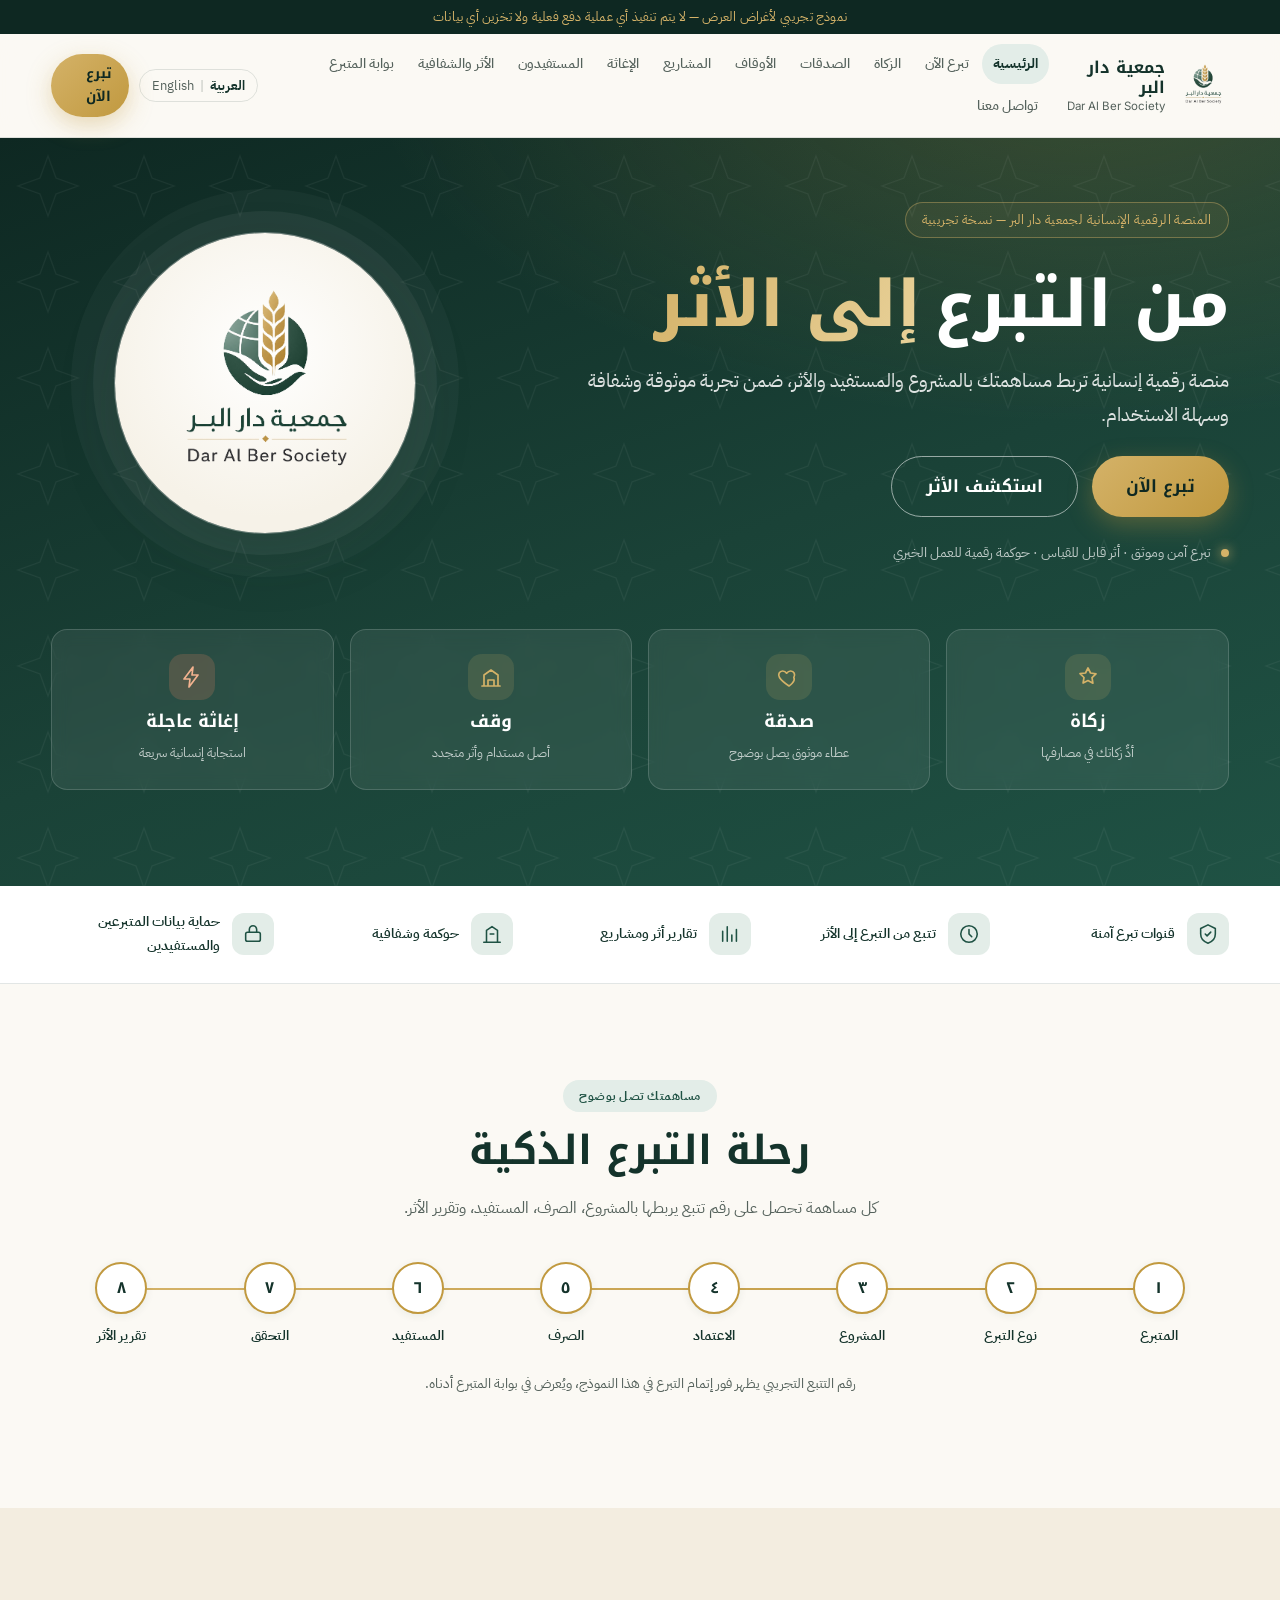
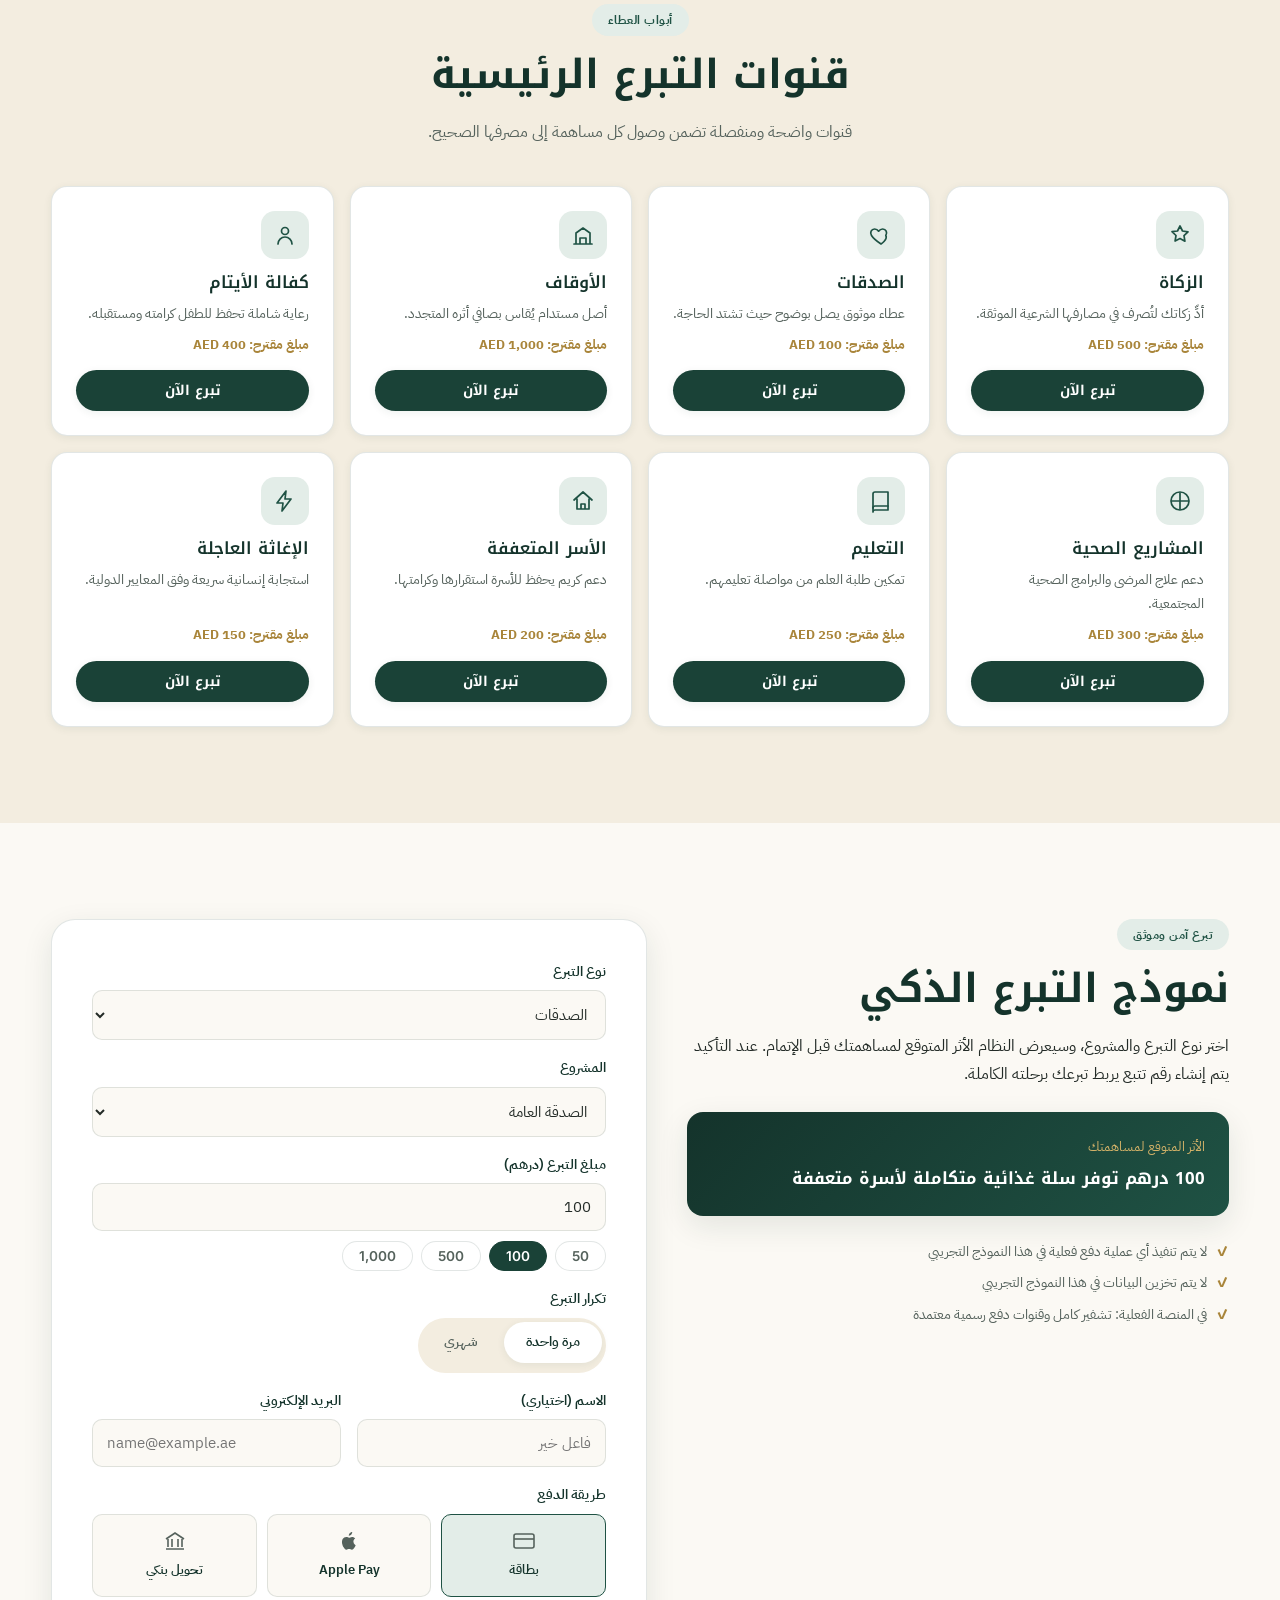
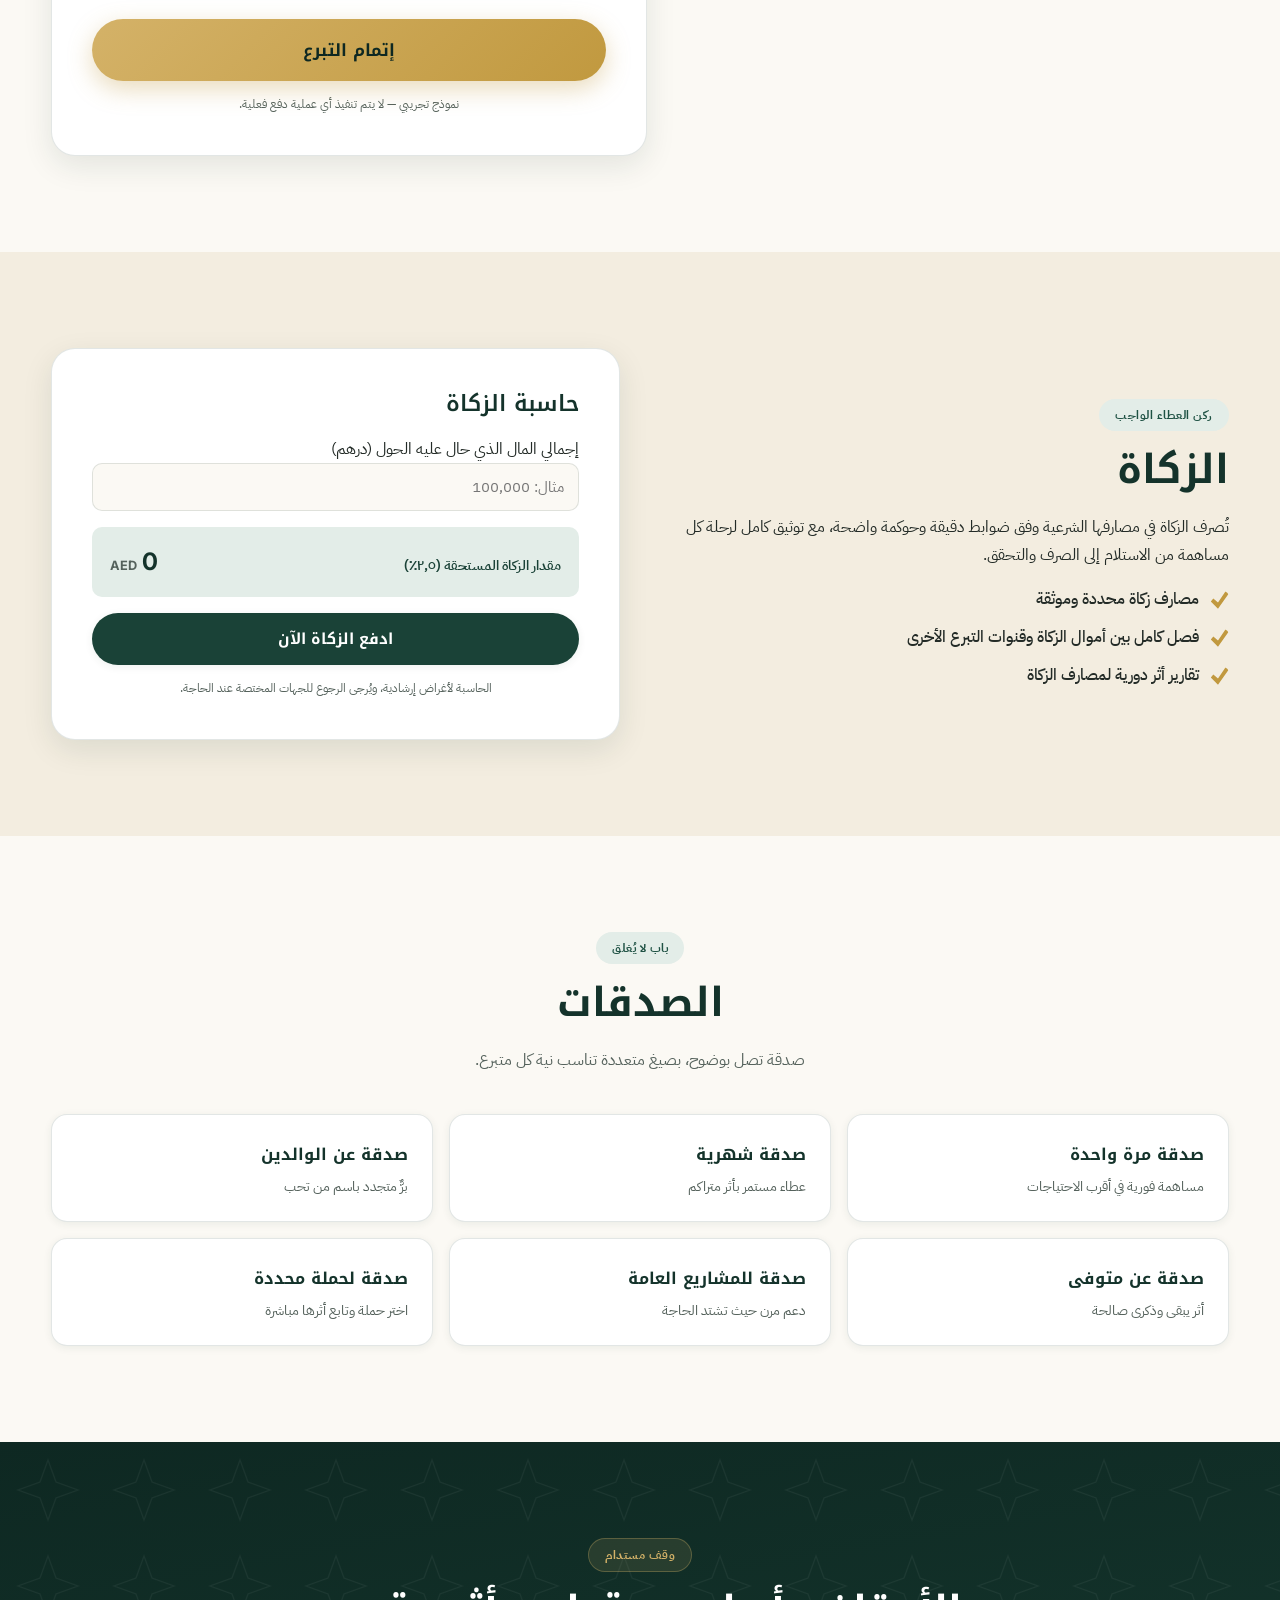
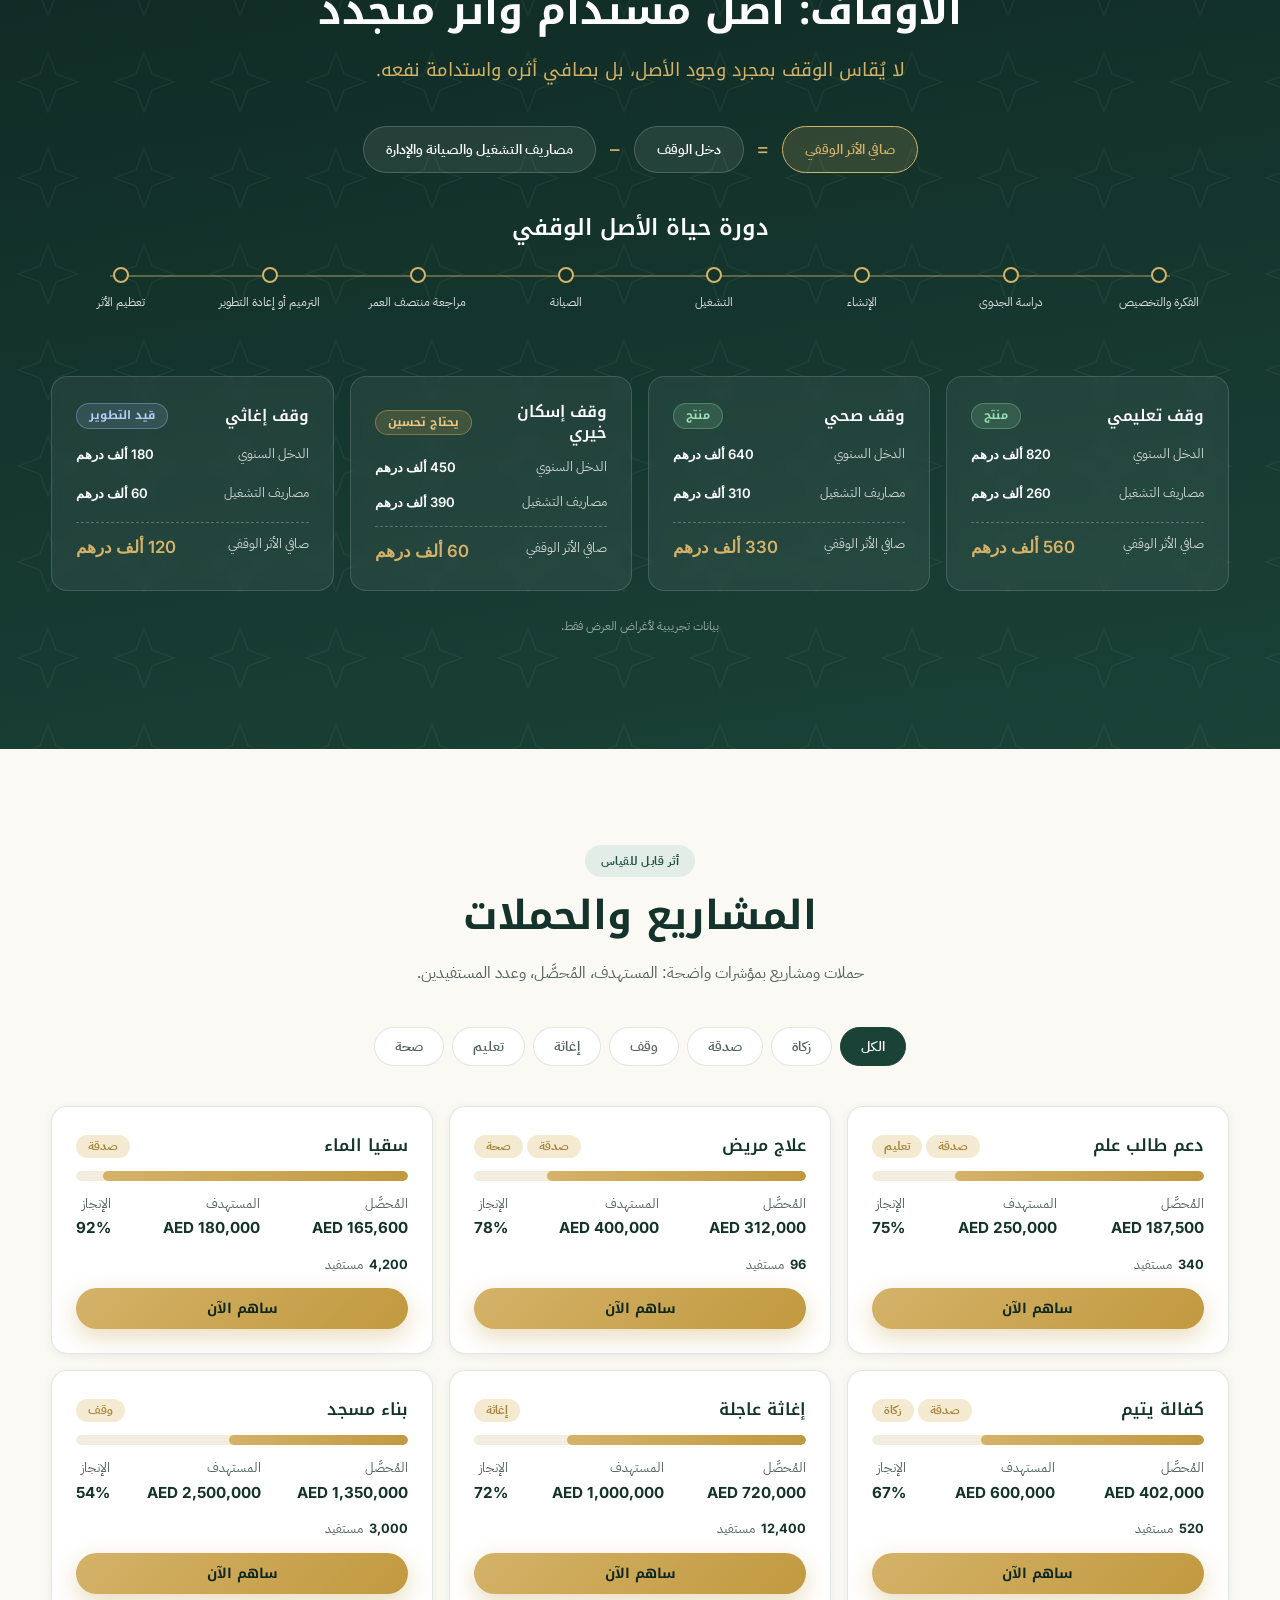
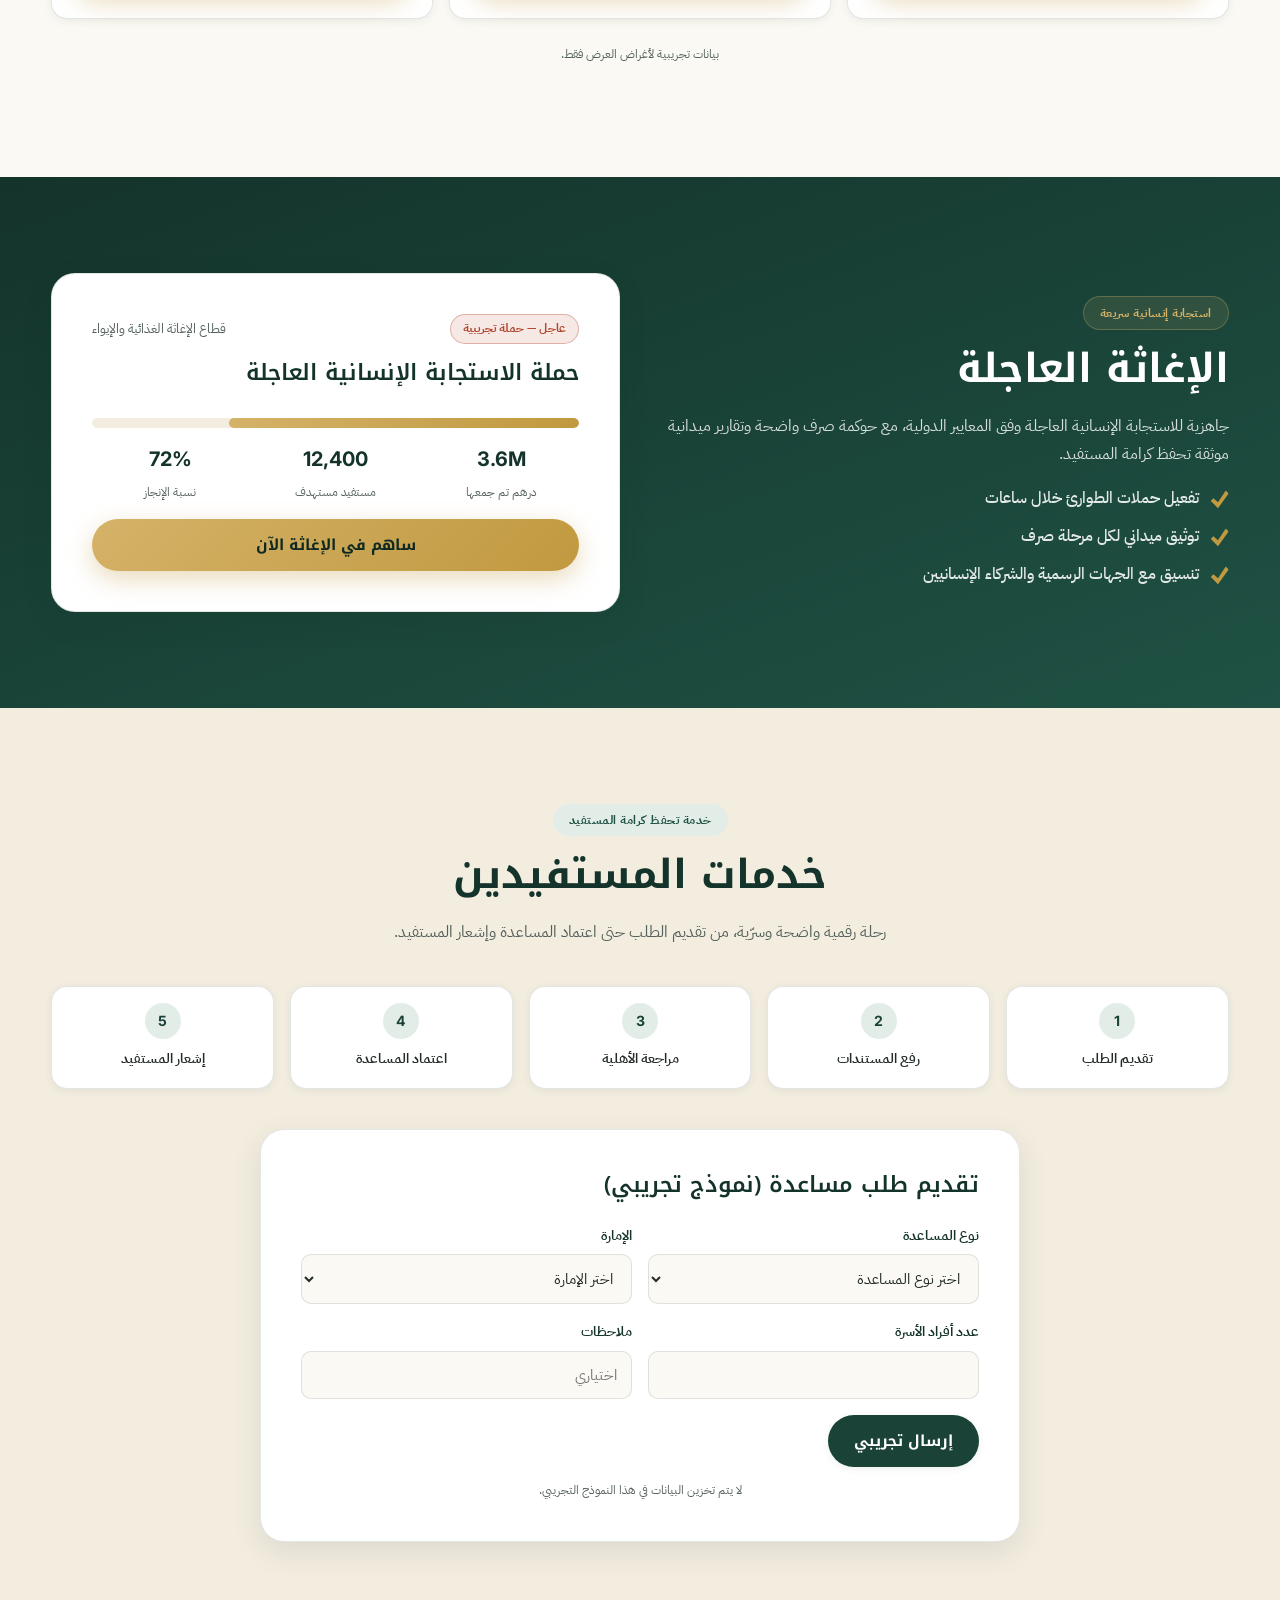
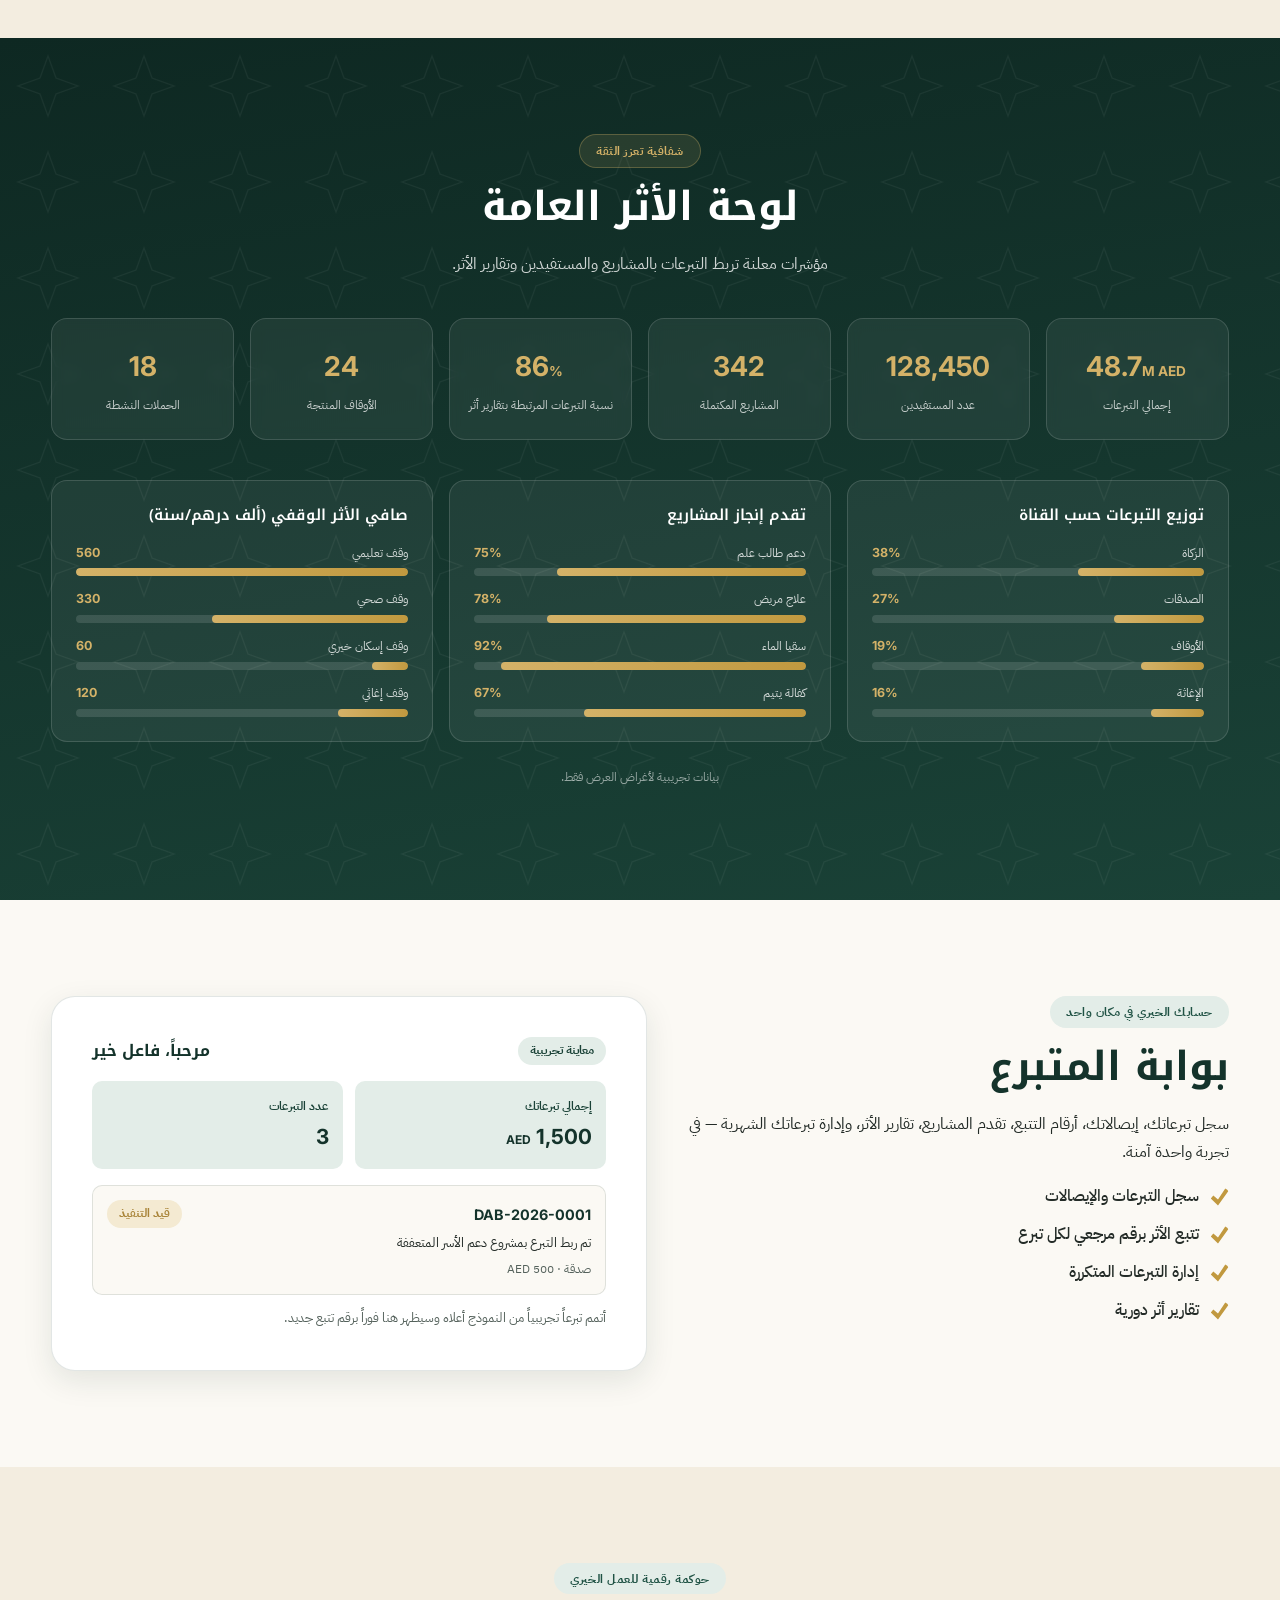
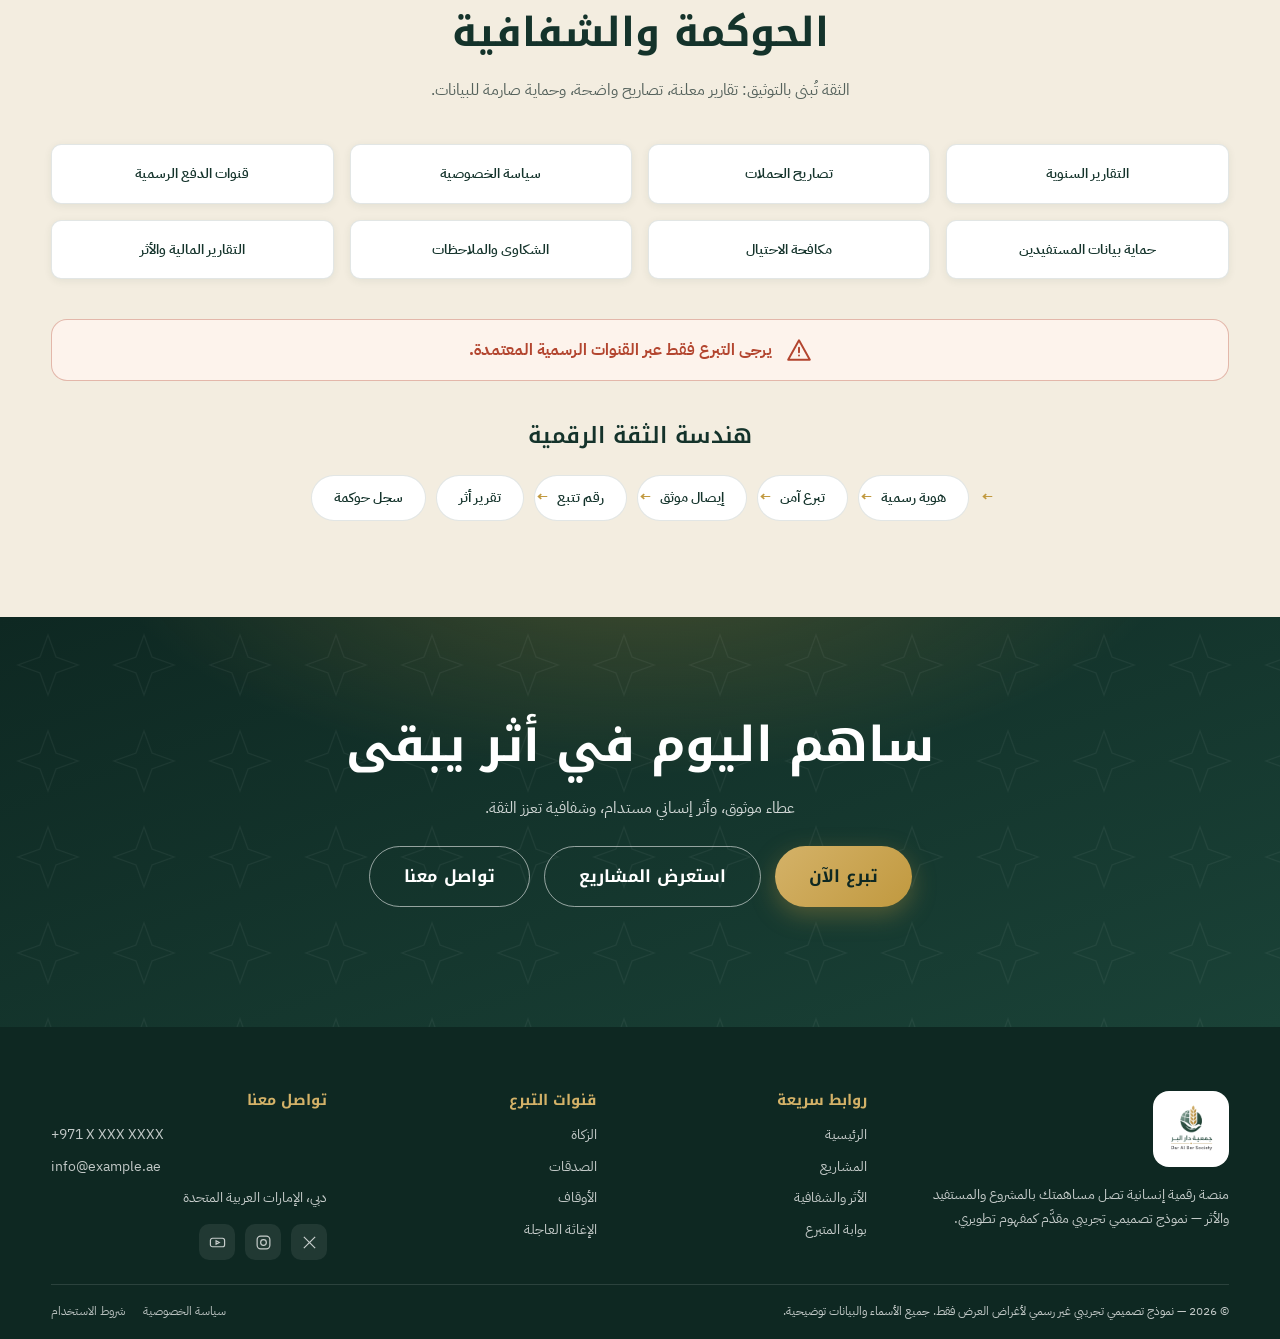
==== commit b1aa546c: "Add files via upload" ====
--- a/index.html
+++ b/index.html
@@ -3,231 +3,637 @@
 <head>
   <meta charset="UTF-8">
   <meta name="viewport" content="width=device-width, initial-scale=1.0">
-  <title>جمعية دار البر | منصة العطاء الرقمي</title>
-  <meta name="description" content="منصة دار البر الرقمية للعمل الخيري والإنساني: التبرع، الزكاة، الصدقات، الأوقاف، الإغاثة، الأخبار، السياسات، وخدمات المستفيدين.">
-  <meta property="og:title" content="جمعية دار البر | منصة العطاء الرقمي">
-  <meta property="og:description" content="من التبرع إلى الأثر — تجربة عطاء رقمية موثوقة وواضحة.">
-  <meta property="og:image" content="assets/brand-device.svg">
-  <link rel="icon" type="image/svg+xml" href="assets/brand-mark.svg">
+  <title>جمعية دار البر | من التبرع إلى الأثر — منصة رقمية إنسانية</title>
+  <meta name="description" content="نموذج تجريبي لمنصة جمعية دار البر الرقمية: تبرع آمن وموثق، زكاة، صدقات، أوقاف مستدامة، إغاثة عاجلة، وتتبع من التبرع إلى الأثر ضمن حوكمة وشفافية.">
+  <meta name="keywords" content="دار البر, تبرع, زكاة, صدقة, وقف, إغاثة, دبي, الإمارات, Dar Al Ber, donation, zakat, waqf, Dubai charity">
+  <meta property="og:title" content="جمعية دار البر — من التبرع إلى الأثر">
+  <meta property="og:description" content="منصة رقمية إنسانية تربط مساهمتك بالمشروع والمستفيد والأثر. نموذج تجريبي لأغراض العرض.">
+  <meta property="og:type" content="website">
+  <meta property="og:image" content="assets/logo.png">
+  <link rel="icon" type="image/png" href="assets/logo.png">
   <link rel="preconnect" href="https://fonts.googleapis.com">
   <link rel="preconnect" href="https://fonts.gstatic.com" crossorigin>
-  <link href="https://fonts.googleapis.com/css2?family=Noto+Kufi+Arabic:wght@400;500;600;700;800&family=IBM+Plex+Sans+Arabic:wght@300;400;500;600;700&family=Inter:wght@400;500;600;700;800&display=swap" rel="stylesheet">
+  <link href="https://fonts.googleapis.com/css2?family=Noto+Kufi+Arabic:wght@400;500;600;700;800&family=IBM+Plex+Sans+Arabic:wght@300;400;500;600;700&family=Inter:wght@400;500;600;700&display=swap" rel="stylesheet">
   <link rel="stylesheet" href="styles.css">
 </head>
-<body data-page="ar">
-  <a class="skip-link" href="#main">تجاوز إلى المحتوى الرئيسي</a>
-
+<body class="preload">
+
+  <a class="skip-link" href="#main" data-i18n="skip">تجاوز إلى المحتوى الرئيسي</a>
+
+  <!-- ============ Demo ribbon ============ -->
+  <div class="demo-ribbon" role="note">
+    <span data-i18n="demoRibbon">نموذج تجريبي لأغراض العرض — لا يتم تنفيذ أي عملية دفع فعلية ولا تخزين أي بيانات</span>
+  </div>
+
+  <!-- ============ Header ============ -->
   <header class="site-header" id="siteHeader">
     <div class="container header-inner">
-      <a href="#home" class="brand" aria-label="جمعية دار البر">
-        <span class="brand-device-mini" aria-hidden="true"></span>
-        <span class="brand-official-logo"><img src="assets/logo.png" alt="شعار جمعية دار البر"></span>
-        <span class="brand-text"><strong>جمعية دار البر</strong><small>Dar Al Ber Society</small></span>
+      <a href="#home" class="brand" aria-label="جمعية دار البر — الصفحة الرئيسية">
+        <img src="assets/logo.png" alt="شعار جمعية دار البر — Dar Al Ber Society logo" class="brand-logo">
+        <span class="brand-text">
+          <strong data-i18n="brandAr">جمعية دار البر</strong>
+          <small data-i18n="brandEn">Dar Al Ber Society</small>
+        </span>
       </a>
 
       <nav class="main-nav" id="mainNav" aria-label="التنقل الرئيسي">
         <ul>
-          <li><a href="#home" class="nav-link is-active">الرئيسية</a></li>
-          <li><a href="#about" class="nav-link">عن الجمعية</a></li>
-          <li><a href="#donate" class="nav-link">تبرع الآن</a></li>
-          <li><a href="#zakat" class="nav-link">الزكاة</a></li>
-          <li><a href="#waqf" class="nav-link">الأوقاف</a></li>
-          <li><a href="#projects" class="nav-link">المشاريع</a></li>
-          <li><a href="#news" class="nav-link">الأخبار</a></li>
-          <li><a href="#trust" class="nav-link">السياسات</a></li>
-          <li><a href="#impact" class="nav-link">الأثر</a></li>
+          <li><a href="#home" class="nav-link" data-i18n="navHome">الرئيسية</a></li>
+          <li><a href="#donate" class="nav-link" data-i18n="navDonate">تبرع الآن</a></li>
+          <li><a href="#zakat" class="nav-link" data-i18n="navZakat">الزكاة</a></li>
+          <li><a href="#sadaqah" class="nav-link" data-i18n="navSadaqah">الصدقات</a></li>
+          <li><a href="#waqf" class="nav-link" data-i18n="navWaqf">الأوقاف</a></li>
+          <li><a href="#projects" class="nav-link" data-i18n="navProjects">المشاريع</a></li>
+          <li><a href="#relief" class="nav-link" data-i18n="navRelief">الإغاثة</a></li>
+          <li><a href="#beneficiaries" class="nav-link" data-i18n="navBenef">المستفيدون</a></li>
+          <li><a href="#impact" class="nav-link" data-i18n="navImpact">الأثر والشفافية</a></li>
+          <li><a href="#portal" class="nav-link" data-i18n="navPortal">بوابة المتبرع</a></li>
+          <li><a href="#contact" class="nav-link" data-i18n="navContact">تواصل معنا</a></li>
         </ul>
       </nav>
 
       <div class="header-actions">
-        <a href="en.html" class="language-link" hreflang="en">English</a>
-        <a href="#donate" class="btn btn-gold btn-sm">تبرع الآن</a>
-        <button class="menu-toggle" id="menuToggle" aria-label="فتح القائمة" aria-expanded="false" aria-controls="mainNav"><span></span><span></span><span></span></button>
+        <button class="lang-switch" id="langSwitch" aria-label="Switch language / تبديل اللغة">
+          <span class="lang-option is-active" data-lang="ar">العربية</span>
+          <span class="lang-sep">|</span>
+          <span class="lang-option" data-lang="en">English</span>
+        </button>
+        <a href="#donate" class="btn btn-gold btn-sm header-donate" data-i18n="navDonate">تبرع الآن</a>
+        <button class="menu-toggle" id="menuToggle" aria-label="فتح القائمة" aria-expanded="false" aria-controls="mainNav">
+          <span></span><span></span><span></span>
+        </button>
       </div>
     </div>
   </header>
 
   <main id="main">
-    <section class="hero" id="home">
-      <div class="hero-pattern" aria-hidden="true"></div>
-      <div class="container hero-inner">
-        <div class="hero-copy reveal">
-          <span class="hero-eyebrow">منصة دار البر الرقمية للعمل الخيري والإنساني</span>
-          <h1 class="hero-title"><span>من التبرع</span><span class="gold-word">إلى الأثر</span></h1>
-          <p class="hero-sub">تجربة عطاء رقمية تجمع التبرع، الزكاة، الصدقات، الأوقاف، الإغاثة، الأخبار، السياسات، وخدمات المستفيدين ضمن واجهة واضحة وموثوقة.</p>
-          <div class="hero-ctas">
-            <a href="#donate" class="btn btn-gold btn-lg">تبرع الآن</a>
-            <a href="#impact" class="btn btn-outline-light btn-lg">شاهد الأثر</a>
-          </div>
-          <div class="hero-trust-line"><span class="dot"></span><span>عطاء موثوق · أثر قابل للقياس · خدمة تحفظ الكرامة</span></div>
-        </div>
-
-        <div class="hero-visual hero-visual-abstract reveal" aria-hidden="true">
-          <div class="impact-orbit">
-            <img src="assets/brand-device.svg" alt="" class="brand-device-hero">
-            <span class="orbit-dot dot-1"></span><span class="orbit-dot dot-2"></span><span class="orbit-dot dot-3"></span>
-            <div class="impact-ticket">
-              <span>رقم تتبع</span><strong dir="ltr">DAB-2026-0001</strong>
+
+  <!-- ============ 8.1 Hero ============ -->
+  <section class="hero" id="home">
+    <div class="hero-pattern" aria-hidden="true"></div>
+    <div class="container hero-inner">
+      <div class="hero-copy reveal">
+        <span class="hero-eyebrow" data-i18n="heroEyebrow">المنصة الرقمية الإنسانية لجمعية دار البر — نسخة تجريبية</span>
+        <h1 class="hero-title">
+          <span data-i18n="heroTitle1">من التبرع</span>
+          <span class="gold-word" data-i18n="heroTitle2">إلى الأثر</span>
+        </h1>
+        <p class="hero-sub" data-i18n="heroSub">منصة رقمية إنسانية تربط مساهمتك بالمشروع والمستفيد والأثر، ضمن تجربة موثوقة وشفافة وسهلة الاستخدام.</p>
+        <div class="hero-ctas">
+          <a href="#donate" class="btn btn-gold btn-lg" data-i18n="ctaDonate">تبرع الآن</a>
+          <a href="#impact" class="btn btn-outline-light btn-lg" data-i18n="ctaExplore">استكشف الأثر</a>
+        </div>
+        <div class="hero-trust-line">
+          <span class="dot" aria-hidden="true"></span>
+          <span data-i18n="heroTrust">تبرع آمن وموثق · أثر قابل للقياس · حوكمة رقمية للعمل الخيري</span>
+        </div>
+      </div>
+      <div class="hero-visual" aria-hidden="true">
+        <div class="hero-logo-ring">
+          <img src="assets/logo.png" alt="" class="hero-logo">
+        </div>
+      </div>
+    </div>
+
+    <div class="container hero-quick">
+      <a href="#donate" class="quick-card reveal" data-donate-type="zakat">
+        <span class="quick-icon" aria-hidden="true">
+          <svg viewBox="0 0 24 24"><path d="M12 3l2.5 5 5.5.8-4 3.9.9 5.5-4.9-2.6L7.1 18l.9-5.5-4-3.9L9.5 8z"/></svg>
+        </span>
+        <strong data-i18n="qZakat">زكاة</strong>
+        <span data-i18n="qZakatSub">أدِّ زكاتك في مصارفها</span>
+      </a>
+      <a href="#donate" class="quick-card reveal" data-donate-type="sadaqah">
+        <span class="quick-icon" aria-hidden="true">
+          <svg viewBox="0 0 24 24"><path d="M12 21s-7-4.6-9.5-8.5C.6 9.6 2.3 6 5.6 6c2 0 3.3 1.1 4 2.2C10.4 7.1 11.7 6 13.7 6c3.3 0 5 3.6 3.1 6.5C19 16.4 12 21 12 21z"/></svg>
+        </span>
+        <strong data-i18n="qSadaqah">صدقة</strong>
+        <span data-i18n="qSadaqahSub">عطاء موثوق يصل بوضوح</span>
+      </a>
+      <a href="#donate" class="quick-card reveal" data-donate-type="waqf">
+        <span class="quick-icon" aria-hidden="true">
+          <svg viewBox="0 0 24 24"><path d="M3 21h18M5 21V10l7-5 7 5v11M9 21v-6h6v6"/></svg>
+        </span>
+        <strong data-i18n="qWaqf">وقف</strong>
+        <span data-i18n="qWaqfSub">أصل مستدام وأثر متجدد</span>
+      </a>
+      <a href="#donate" class="quick-card quick-urgent reveal" data-donate-type="relief">
+        <span class="quick-icon" aria-hidden="true">
+          <svg viewBox="0 0 24 24"><path d="M13 2L4 14h6l-1 8 9-12h-6z"/></svg>
+        </span>
+        <strong data-i18n="qRelief">إغاثة عاجلة</strong>
+        <span data-i18n="qReliefSub">استجابة إنسانية سريعة</span>
+      </a>
+    </div>
+  </section>
+
+  <!-- ============ 8.2 Trust indicators ============ -->
+  <section class="trust-strip" aria-label="مؤشرات الثقة">
+    <div class="container trust-grid">
+      <div class="trust-item reveal">
+        <span class="trust-icon" aria-hidden="true"><svg viewBox="0 0 24 24"><path d="M12 2l8 4v6c0 5-3.4 8.4-8 10-4.6-1.6-8-5-8-10V6z"/><path d="M9 12l2 2 4-4"/></svg></span>
+        <span data-i18n="trust1">قنوات تبرع آمنة</span>
+      </div>
+      <div class="trust-item reveal">
+        <span class="trust-icon" aria-hidden="true"><svg viewBox="0 0 24 24"><circle cx="12" cy="12" r="9"/><path d="M12 7v5l3 3"/></svg></span>
+        <span data-i18n="trust2">تتبع من التبرع إلى الأثر</span>
+      </div>
+      <div class="trust-item reveal">
+        <span class="trust-icon" aria-hidden="true"><svg viewBox="0 0 24 24"><path d="M4 20V9m5 11V4m5 16v-7m5 7V7"/></svg></span>
+        <span data-i18n="trust3">تقارير أثر ومشاريع</span>
+      </div>
+      <div class="trust-item reveal">
+        <span class="trust-icon" aria-hidden="true"><svg viewBox="0 0 24 24"><path d="M3 21h18M6 21V8l6-4 6 4v13M10 12h4"/></svg></span>
+        <span data-i18n="trust4">حوكمة وشفافية</span>
+      </div>
+      <div class="trust-item reveal">
+        <span class="trust-icon" aria-hidden="true"><svg viewBox="0 0 24 24"><rect x="4" y="10" width="16" height="10" rx="2"/><path d="M8 10V7a4 4 0 018 0v3"/></svg></span>
+        <span data-i18n="trust5">حماية بيانات المتبرعين والمستفيدين</span>
+      </div>
+    </div>
+  </section>
+
+  <!-- ============ 8.3 Donation journey ============ -->
+  <section class="section journey" id="journey">
+    <div class="container">
+      <div class="section-head reveal">
+        <span class="eyebrow" data-i18n="journeyEyebrow">مساهمتك تصل بوضوح</span>
+        <h2 data-i18n="journeyTitle">رحلة التبرع الذكية</h2>
+        <p data-i18n="journeySub">كل مساهمة تحصل على رقم تتبع يربطها بالمشروع، الصرف، المستفيد، وتقرير الأثر.</p>
+      </div>
+      <ol class="journey-track" id="journeyTrack">
+        <li class="journey-step reveal"><span class="j-num" data-i18n="jn1">١</span><span class="j-label" data-i18n="j1">المتبرع</span></li>
+        <li class="journey-step reveal"><span class="j-num" data-i18n="jn2">٢</span><span class="j-label" data-i18n="j2">نوع التبرع</span></li>
+        <li class="journey-step reveal"><span class="j-num" data-i18n="jn3">٣</span><span class="j-label" data-i18n="j3">المشروع</span></li>
+        <li class="journey-step reveal"><span class="j-num" data-i18n="jn4">٤</span><span class="j-label" data-i18n="j4">الاعتماد</span></li>
+        <li class="journey-step reveal"><span class="j-num" data-i18n="jn5">٥</span><span class="j-label" data-i18n="j5">الصرف</span></li>
+        <li class="journey-step reveal"><span class="j-num" data-i18n="jn6">٦</span><span class="j-label" data-i18n="j6">المستفيد</span></li>
+        <li class="journey-step reveal"><span class="j-num" data-i18n="jn7">٧</span><span class="j-label" data-i18n="j7">التحقق</span></li>
+        <li class="journey-step reveal"><span class="j-num" data-i18n="jn8">٨</span><span class="j-label" data-i18n="j8">تقرير الأثر</span></li>
+      </ol>
+      <p class="journey-note reveal" data-i18n="journeyNote">رقم التتبع التجريبي يظهر فور إتمام التبرع في هذا النموذج، ويُعرض في بوابة المتبرع أدناه.</p>
+    </div>
+  </section>
+
+  <!-- ============ 8.4 Donation categories ============ -->
+  <section class="section categories" id="categories">
+    <div class="container">
+      <div class="section-head reveal">
+        <span class="eyebrow" data-i18n="catEyebrow">أبواب العطاء</span>
+        <h2 data-i18n="catTitle">قنوات التبرع الرئيسية</h2>
+        <p data-i18n="catSub">قنوات واضحة ومنفصلة تضمن وصول كل مساهمة إلى مصرفها الصحيح.</p>
+      </div>
+      <div class="cat-grid" id="catGrid"><!-- rendered by app.js --></div>
+    </div>
+  </section>
+
+  <!-- ============ 8.5 Smart donation form ============ -->
+  <section class="section donate" id="donate">
+    <div class="container donate-layout">
+      <div class="donate-intro reveal">
+        <span class="eyebrow" data-i18n="donEyebrow">تبرع آمن وموثق</span>
+        <h2 data-i18n="donTitle">نموذج التبرع الذكي</h2>
+        <p data-i18n="donSub">اختر نوع التبرع والمشروع، وسيعرض النظام الأثر المتوقع لمساهمتك قبل الإتمام. عند التأكيد يتم إنشاء رقم تتبع يربط تبرعك برحلته الكاملة.</p>
+        <div class="donate-impact-card" id="impactPreview" aria-live="polite">
+          <span class="impact-label" data-i18n="impactLabel">الأثر المتوقع لمساهمتك</span>
+          <strong id="impactText">١٠٠ درهم توفر سلة غذائية متكاملة لأسرة متعففة</strong>
+        </div>
+        <ul class="donate-assurances">
+          <li data-i18n="assure1">لا يتم تنفيذ أي عملية دفع فعلية في هذا النموذج التجريبي</li>
+          <li data-i18n="assure2">لا يتم تخزين البيانات في هذا النموذج التجريبي</li>
+          <li data-i18n="assure3">في المنصة الفعلية: تشفير كامل وقنوات دفع رسمية معتمدة</li>
+        </ul>
+      </div>
+
+      <form class="donate-form card reveal" id="donateForm" novalidate>
+        <div class="form-row">
+          <label for="donType" data-i18n="fType">نوع التبرع</label>
+          <select id="donType" required>
+            <option value="zakat">الزكاة</option>
+            <option value="sadaqah" selected>الصدقات</option>
+            <option value="waqf">الأوقاف</option>
+            <option value="relief">الإغاثة العاجلة</option>
+          </select>
+        </div>
+        <div class="form-row">
+          <label for="donProject" data-i18n="fProject">المشروع</label>
+          <select id="donProject" required></select>
+        </div>
+        <div class="form-row">
+          <label for="donAmount" data-i18n="fAmount">مبلغ التبرع (درهم)</label>
+          <div class="amount-wrap">
+            <input type="number" id="donAmount" min="10" step="10" value="100" required inputmode="numeric">
+            <div class="amount-chips" role="group" aria-label="مبالغ مقترحة">
+              <button type="button" class="chip" data-amount="50">50</button>
+              <button type="button" class="chip is-active" data-amount="100">100</button>
+              <button type="button" class="chip" data-amount="500">500</button>
+              <button type="button" class="chip" data-amount="1000">1,000</button>
             </div>
           </div>
         </div>
-      </div>
-
-      <div class="container hero-quick">
-        <a href="#donate" class="quick-card reveal" data-donate-type="zakat"><span class="quick-icon">ز</span><strong>زكاة</strong><span>مسار موثق ومخصص</span></a>
-        <a href="#donate" class="quick-card reveal" data-donate-type="sadaqah"><span class="quick-icon">ص</span><strong>صدقة</strong><span>عطاء يصل بوضوح</span></a>
-        <a href="#donate" class="quick-card reveal" data-donate-type="waqf"><span class="quick-icon">و</span><strong>وقف</strong><span>أصل مستدام وأثر متجدد</span></a>
-        <a href="#donate" class="quick-card quick-urgent reveal" data-donate-type="relief"><span class="quick-icon">إ</span><strong>إغاثة</strong><span>استجابة إنسانية عاجلة</span></a>
-      </div>
-    </section>
-
-    <section class="section about" id="about">
-      <div class="container about-layout">
-        <div class="section-copy reveal">
-          <span class="eyebrow">عن جمعية دار البر</span>
-          <h2>إحدى أوائل الجمعيات الخيرية في دولة الإمارات</h2>
-          <p>تأسست جمعية دار البر في دبي عام 1979 بموجب القرار الوزاري رقم 23/78، وتعمل في المجالات الخيرية والإنسانية والثقافية والاجتماعية داخل الدولة وخارجها.</p>
-          <div class="about-stats">
-            <div><strong>1979</strong><span>تأسيس الجمعية في دبي</span></div>
-            <div><strong>23/78</strong><span>القرار الوزاري</span></div>
-            <div><strong>80079</strong><span>الرقم المجاني</span></div>
-          </div>
-        </div>
-        <div class="identity-card reveal">
-          <img src="assets/logo.png" alt="شعار جمعية دار البر" class="identity-logo">
-          <h3>جمعية دار البر</h3>
-          <p>شيخ زايد، المنارة، دبي · ص.ب 5732 · الإمارات العربية المتحدة</p>
-        </div>
-      </div>
-    </section>
-
-    <section class="trust-strip" aria-label="مؤشرات الثقة">
-      <div class="container trust-grid">
-        <div class="trust-item reveal"><span class="trust-icon">01</span><span>قنوات عطاء واضحة</span></div>
-        <div class="trust-item reveal"><span class="trust-icon">02</span><span>تتبع من التبرع إلى الأثر</span></div>
-        <div class="trust-item reveal"><span class="trust-icon">03</span><span>خدمات مستفيدين منظمة</span></div>
-        <div class="trust-item reveal"><span class="trust-icon">04</span><span>سياسات معلنة</span></div>
-        <div class="trust-item reveal"><span class="trust-icon">05</span><span>أخبار ومبادرات محدثة</span></div>
-      </div>
-    </section>
-
-    <section class="section journey" id="journey">
-      <div class="container">
-        <div class="section-head reveal"><span class="eyebrow">رحلة التبرع الذكية</span><h2>مساهمتك تصل بوضوح</h2><p>كل مساهمة تمر عبر رحلة واضحة تربط المتبرع بالقناة، المشروع، الصرف، المستفيد، وتقرير الأثر.</p></div>
-        <ol class="journey-track" id="journeyTrack">
-          <li class="journey-step reveal"><span class="j-num">1</span><span>المتبرع</span></li>
-          <li class="journey-step reveal"><span class="j-num">2</span><span>نوع التبرع</span></li>
-          <li class="journey-step reveal"><span class="j-num">3</span><span>المشروع</span></li>
-          <li class="journey-step reveal"><span class="j-num">4</span><span>الاعتماد</span></li>
-          <li class="journey-step reveal"><span class="j-num">5</span><span>الصرف</span></li>
-          <li class="journey-step reveal"><span class="j-num">6</span><span>المستفيد</span></li>
-          <li class="journey-step reveal"><span class="j-num">7</span><span>التحقق</span></li>
-          <li class="journey-step reveal"><span class="j-num">8</span><span>تقرير الأثر</span></li>
-        </ol>
-      </div>
-    </section>
-
-    <section class="section donate" id="donate">
-      <div class="container donate-layout">
-        <div class="donate-intro reveal">
-          <span class="eyebrow">تبرع آمن وواضح</span>
-          <h2>اختر مسار العطاء</h2>
-          <p>اختر نوع التبرع والمشروع والمبلغ، ثم تابع أثر مساهمتك من خلال رقم تتبع تجريبي يظهر في بوابة المتبرع.</p>
-          <div class="donate-impact-card" aria-live="polite"><span>الأثر المتوقع</span><strong id="impactText">100 درهم تسهم في دعم حاجة إنسانية ضمن مشروع محدد</strong></div>
-        </div>
-        <form class="donate-form card reveal" id="donateForm" novalidate>
-          <div class="form-row"><label for="donType">نوع التبرع</label><select id="donType" required><option value="zakat">الزكاة</option><option value="sadaqah" selected>الصدقات</option><option value="waqf">الأوقاف</option><option value="relief">الإغاثة العاجلة</option></select></div>
-          <div class="form-row"><label for="donProject">المشروع</label><select id="donProject" required></select></div>
-          <div class="form-row"><label for="donAmount">مبلغ التبرع (درهم)</label><input type="number" id="donAmount" min="10" step="10" value="100" required inputmode="numeric"><div class="amount-chips" role="group" aria-label="مبالغ مقترحة"><button type="button" class="chip" data-amount="50">50</button><button type="button" class="chip is-active" data-amount="100">100</button><button type="button" class="chip" data-amount="200">200</button><button type="button" class="chip" data-amount="500">500</button><button type="button" class="chip" data-amount="1000">1,000</button></div></div>
-          <div class="form-row"><span class="field-label">تكرار التبرع</span><div class="seg" role="radiogroup"><label><input type="radio" name="freq" value="once" checked><span>مرة واحدة</span></label><label><input type="radio" name="freq" value="weekly"><span>أسبوعي</span></label><label><input type="radio" name="freq" value="monthly"><span>شهري</span></label></div></div>
-          <div class="form-split"><div class="form-row"><label for="donName">الاسم (اختياري)</label><input type="text" id="donName" autocomplete="off" placeholder="فاعل خير"></div><div class="form-row"><label for="donEmail">البريد الإلكتروني</label><input type="email" id="donEmail" required autocomplete="off" placeholder="name@example.ae" dir="ltr"><span class="field-error">يرجى إدخال بريد إلكتروني صحيح</span></div></div>
-          <button type="submit" class="btn btn-gold btn-lg btn-block">إتمام التبرع التجريبي</button>
-          <p class="form-demo-note">هذه نسخة عرض تجريبية ولا تعالج أي عملية دفع فعلية.</p>
-        </form>
-      </div>
-    </section>
-
-    <section class="section zakat" id="zakat">
-      <div class="container zakat-layout">
-        <div class="section-copy reveal"><span class="eyebrow">الزكاة</span><h2>مسار منفصل للزكاة</h2><p>حاسبة إرشادية تساعد المتبرع على تقدير زكاة المال بنسبة 2.5%، مع الحفاظ على فصل الزكاة عن بقية قنوات العطاء.</p><ul class="check-list"><li>تحديد نوع التبرع كزكاة</li><li>ربط المبلغ بمسار ومشروع مناسب</li><li>إيصال ورقم تتبع تجريبي</li></ul></div>
-        <div class="zakat-calc card reveal"><h3>حاسبة الزكاة</h3><label for="zakatInput">إجمالي المال الذي حال عليه الحول (درهم)</label><input type="number" id="zakatInput" min="0" step="100" placeholder="مثال: 100,000" inputmode="numeric"><div class="zakat-result" aria-live="polite"><span>مقدار الزكاة المستحقة (2.5%)</span><strong id="zakatResult">0 درهم</strong></div><button class="btn btn-green btn-block" id="zakatPayBtn">ادفع الزكاة الآن</button><p class="calc-disclaimer">الحاسبة لأغراض إرشادية.</p></div>
-      </div>
-    </section>
-
-    <section class="section waqf" id="waqf">
-      <div class="container">
-        <div class="section-head section-head-light reveal"><span class="eyebrow eyebrow-gold">الأوقاف</span><h2>وقف مستدام وأثر متجدد</h2><p class="waqf-thesis">لا يقاس الوقف بمجرد وجود الأصل، بل بصافي أثره واستدامة نفعه.</p></div>
-        <div class="waqf-formula reveal"><span>صافي الأثر الوقفي</span><b>=</b><span>دخل الوقف</span><b>−</b><span>التشغيل والصيانة والإدارة</span></div>
-        <ol class="lifecycle" id="waqfLifecycle"><li>الفكرة</li><li>الجدوى</li><li>الإنشاء</li><li>التشغيل</li><li>الصيانة</li><li>منتصف العمر</li><li>التطوير</li><li>تعظيم الأثر</li></ol>
-        <div class="waqf-grid" id="waqfGrid"></div>
-      </div>
-    </section>
-
-    <section class="section projects" id="projects">
-      <div class="container">
-        <div class="section-head reveal"><span class="eyebrow">المشاريع والحملات</span><h2>قنوات عطاء متعددة</h2><p>مشاريع وحملات تعرض المستهدف، المحصل، عدد المستفيدين، ونسبة الإنجاز.</p></div>
-        <div class="filter-bar reveal" role="group" aria-label="تصفية المشاريع"><button class="filter-btn is-active" data-filter="all">الكل</button><button class="filter-btn" data-filter="zakat">زكاة</button><button class="filter-btn" data-filter="sadaqah">صدقة</button><button class="filter-btn" data-filter="waqf">وقف</button><button class="filter-btn" data-filter="relief">إغاثة</button><button class="filter-btn" data-filter="education">تعليم</button><button class="filter-btn" data-filter="health">صحة</button></div>
-        <div class="project-grid" id="projectGrid"></div>
-      </div>
-    </section>
-
-    <section class="section news" id="news">
-      <div class="container">
-        <div class="section-head reveal"><span class="eyebrow">آخر الأخبار</span><h2>أخبار ومبادرات الجمعية</h2><p>قسم يبرز المبادرات والحملات والأخبار المؤسسية بطريقة مختصرة وسهلة القراءة.</p></div>
-        <div class="news-grid" id="newsGrid"></div>
-      </div>
-    </section>
-
-    <section class="section services" id="services">
-      <div class="container">
-        <div class="section-head reveal"><span class="eyebrow">خدمات المستفيدين</span><h2>طلب المساعدة</h2><p>تجربة واضحة لتقديم طلب المساعدة، مع توضيح أن التسجيل لا يعني الموافقة النهائية وأن الطلبات تخضع للمعايير والمراجعة.</p></div>
-        <div class="benef-layout">
-          <form class="benef-form card reveal" id="benefForm" novalidate><h3>تقديم طلب مساعدة</h3><div class="form-split"><div class="form-row"><label for="benefType">نوع المساعدة</label><select id="benefType" required><option value="" selected disabled>اختر نوع المساعدة</option><option>مساعدة غذائية</option><option>مساعدة سكنية</option><option>مساعدة تعليمية</option><option>مساعدة علاجية</option></select></div><div class="form-row"><label for="benefEmirate">الإمارة</label><select id="benefEmirate" required><option value="" selected disabled>اختر الإمارة</option><option>دبي</option><option>عجمان</option><option>رأس الخيمة</option></select></div></div><div class="form-row"><label for="benefFamily">عدد أفراد الأسرة</label><input type="number" id="benefFamily" min="1" max="30" required inputmode="numeric"></div><button type="submit" class="btn btn-green">إرسال تجريبي</button><p class="form-success" id="benefSuccess" hidden>تم استلام الطلب التجريبي بنجاح.</p></form>
-          <aside class="official-notes reveal"><h3>ملاحظات مهمة</h3><ul><li>التسجيل لا يعني الموافقة على الطلب.</li><li>يلغى الطلب إذا لم يستوف المعايير.</li><li>يجب إدخال البيانات بدقة ومطابقتها للمستندات.</li><li>يتم التواصل مع الحالات المستوفية حسب الأولوية.</li></ul></aside>
-        </div>
-      </div>
-    </section>
-
-    <section class="section impact" id="impact">
-      <div class="container">
-        <div class="section-head section-head-light reveal"><span class="eyebrow eyebrow-gold">لوحة الأثر</span><h2>مؤشرات شفافة وقابلة للقراءة</h2><p>مؤشرات عرض تجريبية تبين طريقة قراءة الأداء والأثر دون كشف بيانات حساسة.</p></div>
-        <div class="metric-grid"><div class="metric-card reveal"><strong><span data-count="48.7" data-decimals="1">0</span><small>M AED</small></strong><span>إجمالي التبرعات</span></div><div class="metric-card reveal"><strong><span data-count="128450" data-format="comma">0</span></strong><span>عدد المستفيدين</span></div><div class="metric-card reveal"><strong><span data-count="342">0</span></strong><span>مشاريع مكتملة</span></div><div class="metric-card reveal"><strong><span data-count="86">0</span><small>%</small></strong><span>تقارير أثر</span></div></div>
-        <div class="charts"><div class="chart-card reveal"><h3>توزيع التبرعات</h3><div class="bar-chart" id="distChart"></div></div><div class="chart-card reveal"><h3>تقدم المشاريع</h3><div class="bar-chart" id="progChart"></div></div><div class="chart-card reveal"><h3>صافي الأثر الوقفي</h3><div class="bar-chart" id="waqfChart"></div></div></div>
-      </div>
-    </section>
-
-    <section class="section portal" id="portal">
-      <div class="container portal-layout">
-        <div class="section-copy reveal"><span class="eyebrow">بوابة المتبرع</span><h2>حسابك الخيري في مكان واحد</h2><p>سجل التبرعات، الإيصالات، أرقام التتبع، تقدم المشاريع، وتقارير الأثر.</p></div>
-        <div class="portal-demo card reveal" aria-live="polite"><div class="portal-head"><span class="badge badge-soft">معاينة</span><span>مرحباً، فاعل خير</span></div><div class="portal-summary"><div><span>إجمالي تبرعاتك</span><strong id="portalTotal">1,500 AED</strong></div><div><span>عدد التبرعات</span><strong id="portalCount">3</strong></div></div><ul class="portal-list" id="portalList"><li><div><strong>DAB-2026-0001</strong><span class="badge badge-progress">قيد التنفيذ</span></div><span>تم ربط التبرع بمشروع دعم الأسر المتعففة</span><em>صدقة · 500 AED</em></li></ul></div>
-      </div>
-    </section>
-
-    <section class="section trust-center" id="trust">
-      <div class="container">
-        <div class="section-head reveal"><span class="eyebrow">السياسات والثقة</span><h2>مركز الثقة والسياسات</h2><p>خصوصية، شروط استخدام، تقنية معلومات، جودة، ابتكار، وإدارة أصول ضمن واجهة واحدة سهلة الوصول.</p></div>
-        <div class="policy-grid" id="policyGrid"></div>
-        <div class="warning-box reveal"><strong>تنبيه:</strong><span>يرجى التبرع عبر القنوات الرسمية والتحقق من روابط الحملات قبل مشاركة أي بيانات.</span></div>
-      </div>
-    </section>
-
-    <section class="final-cta" id="contact">
-      <div class="container reveal"><h2>ساهم اليوم في أثر يبقى</h2><p>اختر مسار العطاء المناسب وتابع أثر مساهمتك بوضوح.</p><div class="hero-ctas"><a href="#donate" class="btn btn-gold btn-lg">تبرع الآن</a><a href="#about" class="btn btn-outline-light btn-lg">عن الجمعية</a></div></div>
-    </section>
+        <div class="form-row">
+          <span class="field-label" data-i18n="fFreq">تكرار التبرع</span>
+          <div class="seg" role="radiogroup" aria-label="تكرار التبرع">
+            <label class="seg-opt"><input type="radio" name="freq" value="once" checked><span data-i18n="fOnce">مرة واحدة</span></label>
+            <label class="seg-opt"><input type="radio" name="freq" value="monthly"><span data-i18n="fMonthly">شهري</span></label>
+          </div>
+        </div>
+        <div class="form-row form-split">
+          <div>
+            <label for="donName" data-i18n="fName">الاسم (اختياري)</label>
+            <input type="text" id="donName" autocomplete="off" placeholder="فاعل خير" data-i18n-ph="fNamePh">
+          </div>
+          <div>
+            <label for="donEmail" data-i18n="fEmail">البريد الإلكتروني</label>
+            <input type="email" id="donEmail" required autocomplete="off" placeholder="name@example.ae" dir="ltr">
+            <span class="field-error" id="emailError" data-i18n="fEmailErr">يرجى إدخال بريد إلكتروني صحيح</span>
+          </div>
+        </div>
+        <div class="form-row">
+          <span class="field-label" data-i18n="fPay">طريقة الدفع</span>
+          <div class="pay-methods" role="radiogroup" aria-label="طريقة الدفع">
+            <label class="pay-opt"><input type="radio" name="pay" value="card" checked>
+              <span class="pay-box"><svg viewBox="0 0 24 24" aria-hidden="true"><rect x="2" y="5" width="20" height="14" rx="2"/><path d="M2 10h20"/></svg><span data-i18n="payCard">بطاقة</span></span></label>
+            <label class="pay-opt"><input type="radio" name="pay" value="applepay">
+              <span class="pay-box"><svg viewBox="0 0 24 24" aria-hidden="true"><path d="M16.4 12.6c0-2 1.7-3 1.8-3.1-1-1.4-2.5-1.6-3-1.6-1.3-.1-2.5.8-3.2.8-.7 0-1.7-.8-2.8-.7-1.4 0-2.7.8-3.5 2.1-1.5 2.6-.4 6.4 1.1 8.5.7 1 1.5 2.2 2.6 2.1 1-.1 1.4-.7 2.7-.7s1.6.7 2.8.7c1.1 0 1.9-1 2.6-2.1.8-1.2 1.1-2.3 1.2-2.4-.1 0-2.2-.9-2.3-3.6zM14.3 5.6c.6-.7 1-1.7.9-2.6-.9 0-1.9.6-2.5 1.3-.5.6-1 1.6-.9 2.5 1 .1 2-.5 2.5-1.2z"/></svg><span>Apple Pay</span></span></label>
+            <label class="pay-opt"><input type="radio" name="pay" value="bank">
+              <span class="pay-box"><svg viewBox="0 0 24 24" aria-hidden="true"><path d="M3 10l9-6 9 6M5 10v8m4-8v8m6-8v8m4-8v8M3 20h18"/></svg><span data-i18n="payBank">تحويل بنكي</span></span></label>
+          </div>
+        </div>
+        <button type="submit" class="btn btn-gold btn-lg btn-block" data-i18n="fSubmit">إتمام التبرع</button>
+        <p class="form-demo-note" data-i18n="fNote">نموذج تجريبي — لا يتم تنفيذ أي عملية دفع فعلية.</p>
+      </form>
+    </div>
+  </section>
+
+  <!-- ============ 8.6 Zakat ============ -->
+  <section class="section zakat" id="zakat">
+    <div class="container zakat-layout">
+      <div class="zakat-copy reveal">
+        <span class="eyebrow" data-i18n="zEyebrow">ركن العطاء الواجب</span>
+        <h2 data-i18n="zTitle">الزكاة</h2>
+        <p data-i18n="zSub">تُصرف الزكاة في مصارفها الشرعية وفق ضوابط دقيقة وحوكمة واضحة، مع توثيق كامل لرحلة كل مساهمة من الاستلام إلى الصرف والتحقق.</p>
+        <ul class="check-list">
+          <li data-i18n="zP1">مصارف زكاة محددة وموثقة</li>
+          <li data-i18n="zP2">فصل كامل بين أموال الزكاة وقنوات التبرع الأخرى</li>
+          <li data-i18n="zP3">تقارير أثر دورية لمصارف الزكاة</li>
+        </ul>
+      </div>
+      <div class="zakat-calc card reveal">
+        <h3 data-i18n="zCalcTitle">حاسبة الزكاة</h3>
+        <label for="zakatInput" data-i18n="zCalcLabel">إجمالي المال الذي حال عليه الحول (درهم)</label>
+        <input type="number" id="zakatInput" min="0" step="100" placeholder="مثال: 100,000" inputmode="numeric" data-i18n-ph="zCalcPh">
+        <div class="zakat-result" aria-live="polite">
+          <span data-i18n="zCalcDue">مقدار الزكاة المستحقة (٢٫٥٪)</span>
+          <strong id="zakatResult">0 <small>AED</small></strong>
+        </div>
+        <button class="btn btn-green btn-block" id="zakatPayBtn" data-i18n="zCalcCta">ادفع الزكاة الآن</button>
+        <p class="calc-disclaimer" data-i18n="zCalcDisc">الحاسبة لأغراض إرشادية، ويُرجى الرجوع للجهات المختصة عند الحاجة.</p>
+      </div>
+    </div>
+  </section>
+
+  <!-- ============ 8.7 Sadaqah ============ -->
+  <section class="section sadaqah" id="sadaqah">
+    <div class="container">
+      <div class="section-head reveal">
+        <span class="eyebrow" data-i18n="sEyebrow">باب لا يُغلق</span>
+        <h2 data-i18n="sTitle">الصدقات</h2>
+        <p data-i18n="sSub">صدقة تصل بوضوح، بصيغ متعددة تناسب نية كل متبرع.</p>
+      </div>
+      <div class="sadaqah-grid">
+        <button class="sadaqah-card reveal" data-donate-type="sadaqah" data-project="general"><strong data-i18n="s1">صدقة مرة واحدة</strong><span data-i18n="s1d">مساهمة فورية في أقرب الاحتياجات</span></button>
+        <button class="sadaqah-card reveal" data-donate-type="sadaqah" data-project="monthly"><strong data-i18n="s2">صدقة شهرية</strong><span data-i18n="s2d">عطاء مستمر بأثر متراكم</span></button>
+        <button class="sadaqah-card reveal" data-donate-type="sadaqah" data-project="parents"><strong data-i18n="s3">صدقة عن الوالدين</strong><span data-i18n="s3d">برٌّ متجدد باسم من تحب</span></button>
+        <button class="sadaqah-card reveal" data-donate-type="sadaqah" data-project="deceased"><strong data-i18n="s4">صدقة عن متوفى</strong><span data-i18n="s4d">أثر يبقى وذكرى صالحة</span></button>
+        <button class="sadaqah-card reveal" data-donate-type="sadaqah" data-project="general"><strong data-i18n="s5">صدقة للمشاريع العامة</strong><span data-i18n="s5d">دعم مرن حيث تشتد الحاجة</span></button>
+        <button class="sadaqah-card reveal" data-donate-type="sadaqah" data-project="campaign"><strong data-i18n="s6">صدقة لحملة محددة</strong><span data-i18n="s6d">اختر حملة وتابع أثرها مباشرة</span></button>
+      </div>
+    </div>
+  </section>
+
+  <!-- ============ 8.8 Waqf ============ -->
+  <section class="section waqf" id="waqf">
+    <div class="container">
+      <div class="section-head section-head-light reveal">
+        <span class="eyebrow eyebrow-gold" data-i18n="wEyebrow">وقف مستدام</span>
+        <h2 data-i18n="wTitle">الأوقاف: أصل مستدام وأثر متجدد</h2>
+        <p class="waqf-thesis" data-i18n="wThesis">لا يُقاس الوقف بمجرد وجود الأصل، بل بصافي أثره واستدامة نفعه.</p>
+      </div>
+
+      <div class="waqf-formula reveal" role="img" aria-label="صافي الأثر الوقفي يساوي دخل الوقف ناقص مصاريف التشغيل والصيانة والإدارة">
+        <span class="wf-term wf-net" data-i18n="wfNet">صافي الأثر الوقفي</span>
+        <span class="wf-op">=</span>
+        <span class="wf-term" data-i18n="wfIncome">دخل الوقف</span>
+        <span class="wf-op">−</span>
+        <span class="wf-term" data-i18n="wfExp">مصاريف التشغيل والصيانة والإدارة</span>
+      </div>
+
+      <h3 class="waqf-sub reveal" data-i18n="wLifecycle">دورة حياة الأصل الوقفي</h3>
+      <ol class="lifecycle" id="waqfLifecycle">
+        <li class="lc-step reveal"><span data-i18n="lc1">الفكرة والتخصيص</span></li>
+        <li class="lc-step reveal"><span data-i18n="lc2">دراسة الجدوى</span></li>
+        <li class="lc-step reveal"><span data-i18n="lc3">الإنشاء</span></li>
+        <li class="lc-step reveal"><span data-i18n="lc4">التشغيل</span></li>
+        <li class="lc-step reveal"><span data-i18n="lc5">الصيانة</span></li>
+        <li class="lc-step reveal"><span data-i18n="lc6">مراجعة منتصف العمر</span></li>
+        <li class="lc-step reveal"><span data-i18n="lc7">الترميم أو إعادة التطوير</span></li>
+        <li class="lc-step reveal"><span data-i18n="lc8">تعظيم الأثر</span></li>
+      </ol>
+
+      <div class="waqf-grid" id="waqfGrid"><!-- rendered by app.js --></div>
+      <p class="demo-tag reveal" data-i18n="demoData">بيانات تجريبية لأغراض العرض فقط.</p>
+    </div>
+  </section>
+
+  <!-- ============ 8.9 Projects ============ -->
+  <section class="section projects" id="projects">
+    <div class="container">
+      <div class="section-head reveal">
+        <span class="eyebrow" data-i18n="pEyebrow">أثر قابل للقياس</span>
+        <h2 data-i18n="pTitle">المشاريع والحملات</h2>
+        <p data-i18n="pSub">حملات ومشاريع بمؤشرات واضحة: المستهدف، المُحصَّل، وعدد المستفيدين.</p>
+      </div>
+      <div class="filter-bar reveal" role="group" aria-label="تصفية المشاريع">
+        <button class="filter-btn is-active" data-filter="all" data-i18n="fAll">الكل</button>
+        <button class="filter-btn" data-filter="zakat" data-i18n="fZakat">زكاة</button>
+        <button class="filter-btn" data-filter="sadaqah" data-i18n="fSadaqah">صدقة</button>
+        <button class="filter-btn" data-filter="waqf" data-i18n="fWaqf">وقف</button>
+        <button class="filter-btn" data-filter="relief" data-i18n="fRelief">إغاثة</button>
+        <button class="filter-btn" data-filter="education" data-i18n="fEdu">تعليم</button>
+        <button class="filter-btn" data-filter="health" data-i18n="fHealth">صحة</button>
+      </div>
+      <div class="project-grid" id="projectGrid"><!-- rendered by app.js --></div>
+      <p class="demo-tag reveal" data-i18n="demoData2">بيانات تجريبية لأغراض العرض فقط.</p>
+    </div>
+  </section>
+
+  <!-- ============ 8.10 Relief ============ -->
+  <section class="section relief" id="relief">
+    <div class="container relief-layout">
+      <div class="relief-copy reveal">
+        <span class="eyebrow eyebrow-gold" data-i18n="rEyebrow">استجابة إنسانية سريعة</span>
+        <h2 data-i18n="rTitle">الإغاثة العاجلة</h2>
+        <p data-i18n="rSub">جاهزية للاستجابة الإنسانية العاجلة وفق المعايير الدولية، مع حوكمة صرف واضحة وتقارير ميدانية موثقة تحفظ كرامة المستفيد.</p>
+        <ul class="check-list check-list-light">
+          <li data-i18n="rP1">تفعيل حملات الطوارئ خلال ساعات</li>
+          <li data-i18n="rP2">توثيق ميداني لكل مرحلة صرف</li>
+          <li data-i18n="rP3">تنسيق مع الجهات الرسمية والشركاء الإنسانيين</li>
+        </ul>
+      </div>
+      <article class="relief-card card reveal" aria-label="حملة إغاثة تجريبية">
+        <div class="relief-card-head">
+          <span class="badge badge-urgent" data-i18n="rUrgent">عاجل — حملة تجريبية</span>
+          <span class="relief-loc" data-i18n="rLoc">قطاع الإغاثة الغذائية والإيواء</span>
+        </div>
+        <h3 data-i18n="rCardTitle">حملة الاستجابة الإنسانية العاجلة</h3>
+        <div class="progress" role="progressbar" aria-valuenow="72" aria-valuemin="0" aria-valuemax="100" aria-label="نسبة الإنجاز 72%">
+          <div class="progress-fill" data-progress="72"></div>
+        </div>
+        <div class="relief-stats">
+          <div><strong data-count="3.6" data-decimals="1" data-suffix="M">0</strong><span data-i18n="rRaised">درهم تم جمعها</span></div>
+          <div><strong data-count="12400" data-format="comma">0</strong><span data-i18n="rBenef">مستفيد مستهدف</span></div>
+          <div><strong>72%</strong><span data-i18n="rProg">نسبة الإنجاز</span></div>
+        </div>
+        <button class="btn btn-gold btn-block" data-donate-type="relief" data-i18n="rCta">ساهم في الإغاثة الآن</button>
+      </article>
+    </div>
+  </section>
+
+  <!-- ============ 8.11 Beneficiaries ============ -->
+  <section class="section beneficiaries" id="beneficiaries">
+    <div class="container">
+      <div class="section-head reveal">
+        <span class="eyebrow" data-i18n="bEyebrow">خدمة تحفظ كرامة المستفيد</span>
+        <h2 data-i18n="bTitle">خدمات المستفيدين</h2>
+        <p data-i18n="bSub">رحلة رقمية واضحة وسرّية، من تقديم الطلب حتى اعتماد المساعدة وإشعار المستفيد.</p>
+      </div>
+      <ol class="benef-steps">
+        <li class="reveal"><span class="b-num">1</span><span data-i18n="b1">تقديم الطلب</span></li>
+        <li class="reveal"><span class="b-num">2</span><span data-i18n="b2">رفع المستندات</span></li>
+        <li class="reveal"><span class="b-num">3</span><span data-i18n="b3">مراجعة الأهلية</span></li>
+        <li class="reveal"><span class="b-num">4</span><span data-i18n="b4">اعتماد المساعدة</span></li>
+        <li class="reveal"><span class="b-num">5</span><span data-i18n="b5">إشعار المستفيد</span></li>
+      </ol>
+      <form class="benef-form card reveal" id="benefForm" novalidate>
+        <h3 data-i18n="bFormTitle">تقديم طلب مساعدة (نموذج تجريبي)</h3>
+        <div class="form-split">
+          <div class="form-row">
+            <label for="benefType" data-i18n="bType">نوع المساعدة</label>
+            <select id="benefType" required>
+              <option value="" selected disabled data-i18n="bTypeSel">اختر نوع المساعدة</option>
+              <option data-i18n="bT1">مساعدة غذائية</option>
+              <option data-i18n="bT2">مساعدة سكنية</option>
+              <option data-i18n="bT3">مساعدة تعليمية</option>
+              <option data-i18n="bT4">مساعدة علاجية</option>
+            </select>
+          </div>
+          <div class="form-row">
+            <label for="benefEmirate" data-i18n="bEmirate">الإمارة</label>
+            <select id="benefEmirate" required>
+              <option value="" selected disabled data-i18n="bEmSel">اختر الإمارة</option>
+              <option>أبوظبي</option><option>دبي</option><option>الشارقة</option>
+              <option>عجمان</option><option>أم القيوين</option><option>رأس الخيمة</option><option>الفجيرة</option>
+            </select>
+          </div>
+        </div>
+        <div class="form-split">
+          <div class="form-row">
+            <label for="benefFamily" data-i18n="bFamily">عدد أفراد الأسرة</label>
+            <input type="number" id="benefFamily" min="1" max="30" required inputmode="numeric">
+          </div>
+          <div class="form-row">
+            <label for="benefNotes" data-i18n="bNotes">ملاحظات</label>
+            <input type="text" id="benefNotes" maxlength="200" placeholder="اختياري" data-i18n-ph="bNotesPh">
+          </div>
+        </div>
+        <button type="submit" class="btn btn-green" data-i18n="bSubmit">إرسال تجريبي</button>
+        <p class="form-success" id="benefSuccess" hidden data-i18n="bSuccess">تم استلام الطلب التجريبي بنجاح.</p>
+        <p class="form-demo-note" data-i18n="bNoStore">لا يتم تخزين البيانات في هذا النموذج التجريبي.</p>
+      </form>
+    </div>
+  </section>
+
+  <!-- ============ 8.12 Impact dashboard ============ -->
+  <section class="section impact" id="impact">
+    <div class="container">
+      <div class="section-head section-head-light reveal">
+        <span class="eyebrow eyebrow-gold" data-i18n="iEyebrow">شفافية تعزز الثقة</span>
+        <h2 data-i18n="iTitle">لوحة الأثر العامة</h2>
+        <p data-i18n="iSub">مؤشرات معلنة تربط التبرعات بالمشاريع والمستفيدين وتقارير الأثر.</p>
+      </div>
+      <div class="metric-grid">
+        <div class="metric-card reveal"><strong><span data-count="48.7" data-decimals="1">0</span><small>M AED</small></strong><span data-i18n="m1">إجمالي التبرعات</span></div>
+        <div class="metric-card reveal"><strong><span data-count="128450" data-format="comma">0</span></strong><span data-i18n="m2">عدد المستفيدين</span></div>
+        <div class="metric-card reveal"><strong><span data-count="342">0</span></strong><span data-i18n="m3">المشاريع المكتملة</span></div>
+        <div class="metric-card reveal"><strong><span data-count="86">0</span><small>%</small></strong><span data-i18n="m4">نسبة التبرعات المرتبطة بتقارير أثر</span></div>
+        <div class="metric-card reveal"><strong><span data-count="24">0</span></strong><span data-i18n="m5">الأوقاف المنتجة</span></div>
+        <div class="metric-card reveal"><strong><span data-count="18">0</span></strong><span data-i18n="m6">الحملات النشطة</span></div>
+      </div>
+
+      <div class="charts">
+        <div class="chart-card reveal">
+          <h3 data-i18n="c1Title">توزيع التبرعات حسب القناة</h3>
+          <div class="bar-chart" id="distChart"><!-- rendered by app.js --></div>
+        </div>
+        <div class="chart-card reveal">
+          <h3 data-i18n="c2Title">تقدم إنجاز المشاريع</h3>
+          <div class="bar-chart" id="progChart"><!-- rendered by app.js --></div>
+        </div>
+        <div class="chart-card reveal">
+          <h3 data-i18n="c3Title">صافي الأثر الوقفي (ألف درهم/سنة)</h3>
+          <div class="bar-chart" id="waqfChart"><!-- rendered by app.js --></div>
+        </div>
+      </div>
+      <p class="demo-tag demo-tag-light reveal" data-i18n="demoData3">بيانات تجريبية لأغراض العرض فقط.</p>
+    </div>
+  </section>
+
+  <!-- ============ 8.13 Donor portal ============ -->
+  <section class="section portal" id="portal">
+    <div class="container portal-layout">
+      <div class="portal-copy reveal">
+        <span class="eyebrow" data-i18n="dpEyebrow">حسابك الخيري في مكان واحد</span>
+        <h2 data-i18n="dpTitle">بوابة المتبرع</h2>
+        <p data-i18n="dpSub">سجل تبرعاتك، إيصالاتك، أرقام التتبع، تقدم المشاريع، تقارير الأثر، وإدارة تبرعاتك الشهرية — في تجربة واحدة آمنة.</p>
+        <ul class="check-list">
+          <li data-i18n="dpF1">سجل التبرعات والإيصالات</li>
+          <li data-i18n="dpF2">تتبع الأثر برقم مرجعي لكل تبرع</li>
+          <li data-i18n="dpF3">إدارة التبرعات المتكررة</li>
+          <li data-i18n="dpF4">تقارير أثر دورية</li>
+        </ul>
+      </div>
+      <div class="portal-demo card reveal" aria-live="polite">
+        <div class="portal-head">
+          <span class="badge badge-soft" data-i18n="dpDemo">معاينة تجريبية</span>
+          <span class="portal-user" data-i18n="dpUser">مرحباً، فاعل خير</span>
+        </div>
+        <div class="portal-summary">
+          <div><span data-i18n="dpTotal">إجمالي تبرعاتك</span><strong id="portalTotal">1,500 <small>AED</small></strong></div>
+          <div><span data-i18n="dpCountL">عدد التبرعات</span><strong id="portalCount">3</strong></div>
+        </div>
+        <ul class="portal-list" id="portalList">
+          <li class="portal-item">
+            <div class="pi-main"><strong>DAB-2026-0001</strong><span class="badge badge-progress" data-i18n="dpStatus">قيد التنفيذ</span></div>
+            <span class="pi-sub" data-i18n="dpImpactUpd">تم ربط التبرع بمشروع دعم الأسر المتعففة</span>
+            <span class="pi-meta">صدقة · 500 AED</span>
+          </li>
+        </ul>
+        <p class="portal-hint" data-i18n="dpHint">أتمم تبرعاً تجريبياً من النموذج أعلاه وسيظهر هنا فوراً برقم تتبع جديد.</p>
+      </div>
+    </div>
+  </section>
+
+  <!-- ============ 8.14 Governance ============ -->
+  <section class="section governance" id="governance">
+    <div class="container">
+      <div class="section-head reveal">
+        <span class="eyebrow" data-i18n="gEyebrow">حوكمة رقمية للعمل الخيري</span>
+        <h2 data-i18n="gTitle">الحوكمة والشفافية</h2>
+        <p data-i18n="gSub">الثقة تُبنى بالتوثيق: تقارير معلنة، تصاريح واضحة، وحماية صارمة للبيانات.</p>
+      </div>
+      <div class="gov-grid">
+        <div class="gov-item reveal" data-i18n="g1">التقارير السنوية</div>
+        <div class="gov-item reveal" data-i18n="g2">تصاريح الحملات</div>
+        <div class="gov-item reveal" data-i18n="g3">سياسة الخصوصية</div>
+        <div class="gov-item reveal" data-i18n="g4">قنوات الدفع الرسمية</div>
+        <div class="gov-item reveal" data-i18n="g5">حماية بيانات المستفيدين</div>
+        <div class="gov-item reveal" data-i18n="g6">مكافحة الاحتيال</div>
+        <div class="gov-item reveal" data-i18n="g7">الشكاوى والملاحظات</div>
+        <div class="gov-item reveal" data-i18n="g8">التقارير المالية والأثر</div>
+      </div>
+      <div class="warning-box reveal" role="alert">
+        <svg viewBox="0 0 24 24" aria-hidden="true"><path d="M12 3l10 18H2z"/><path d="M12 10v4m0 3h.01"/></svg>
+        <span data-i18n="gWarn">يرجى التبرع فقط عبر القنوات الرسمية المعتمدة.</span>
+      </div>
+      <h3 class="trust-arch-title reveal" data-i18n="gArchTitle">هندسة الثقة الرقمية</h3>
+      <ol class="trust-arch reveal">
+        <li data-i18n="ga1">هوية رسمية</li>
+        <li data-i18n="ga2">تبرع آمن</li>
+        <li data-i18n="ga3">إيصال موثق</li>
+        <li data-i18n="ga4">رقم تتبع</li>
+        <li data-i18n="ga5">تقرير أثر</li>
+        <li data-i18n="ga6">سجل حوكمة</li>
+      </ol>
+    </div>
+  </section>
+
+  <!-- ============ 8.15 Final CTA ============ -->
+  <section class="final-cta" id="contact">
+    <div class="container reveal">
+      <h2 data-i18n="finalTitle">ساهم اليوم في أثر يبقى</h2>
+      <p data-i18n="finalSub">عطاء موثوق، وأثر إنساني مستدام، وشفافية تعزز الثقة.</p>
+      <div class="hero-ctas">
+        <a href="#donate" class="btn btn-gold btn-lg" data-i18n="ctaDonate2">تبرع الآن</a>
+        <a href="#projects" class="btn btn-outline-light btn-lg" data-i18n="ctaProjects">استعرض المشاريع</a>
+        <a href="#footer" class="btn btn-outline-light btn-lg" data-i18n="ctaContact">تواصل معنا</a>
+      </div>
+    </div>
+  </section>
+
   </main>
 
-  <footer class="site-footer">
+  <!-- ============ 8.16 Footer ============ -->
+  <footer class="site-footer" id="footer">
     <div class="container footer-grid">
-      <div class="footer-brand"><img src="assets/logo.png" alt="شعار جمعية دار البر" class="footer-logo"><p>جمعية دار البر — منصة العطاء الرقمي.</p></div>
-      <nav class="footer-col"><h4>روابط سريعة</h4><a href="#about">عن الجمعية</a><a href="#donate">تبرع الآن</a><a href="#news">آخر الأخبار</a><a href="#trust">السياسات</a></nav>
-      <nav class="footer-col"><h4>قنوات العطاء</h4><a href="#zakat">الزكاة</a><a href="#waqf">الأوقاف</a><a href="#projects">المشاريع</a><a href="#services">المستفيدون</a></nav>
-      <div class="footer-col"><h4>تواصل معنا</h4><span dir="ltr">80079</span><span>شارع الشيخ زايد، المنارة، دبي</span><span>ص.ب 5732</span><span>الإمارات العربية المتحدة</span></div>
-    </div>
-    <div class="container footer-bottom"><span>© 2026 Dar Al Ber Society — Demo Website</span><span class="footer-legal"><a href="en.html">English</a><a href="#trust">السياسات</a></span></div>
+      <div class="footer-brand">
+        <img src="assets/logo.png" alt="شعار جمعية دار البر" class="footer-logo">
+        <p data-i18n="footMission">منصة رقمية إنسانية تصل مساهمتك بالمشروع والمستفيد والأثر — نموذج تصميمي تجريبي مقدَّم كمفهوم تطويري.</p>
+      </div>
+      <nav class="footer-col" aria-label="روابط سريعة">
+        <h4 data-i18n="footQuick">روابط سريعة</h4>
+        <a href="#home" data-i18n="navHome2">الرئيسية</a>
+        <a href="#projects" data-i18n="navProjects2">المشاريع</a>
+        <a href="#impact" data-i18n="navImpact2">الأثر والشفافية</a>
+        <a href="#portal" data-i18n="navPortal2">بوابة المتبرع</a>
+      </nav>
+      <nav class="footer-col" aria-label="روابط التبرع">
+        <h4 data-i18n="footDonate">قنوات التبرع</h4>
+        <a href="#zakat" data-i18n="navZakat2">الزكاة</a>
+        <a href="#sadaqah" data-i18n="navSadaqah2">الصدقات</a>
+        <a href="#waqf" data-i18n="navWaqf2">الأوقاف</a>
+        <a href="#relief" data-i18n="navRelief2">الإغاثة العاجلة</a>
+      </nav>
+      <div class="footer-col">
+        <h4 data-i18n="footContact">تواصل معنا</h4>
+        <span dir="ltr">+971 X XXX XXXX</span>
+        <span dir="ltr">info@example.ae</span>
+        <span data-i18n="footCity">دبي، الإمارات العربية المتحدة</span>
+        <div class="social-row" aria-label="روابط التواصل الاجتماعي (عناصر شكلية)">
+          <a href="#" aria-label="X"><svg viewBox="0 0 24 24"><path d="M4 4l16 16M20 4L4 20"/></svg></a>
+          <a href="#" aria-label="Instagram"><svg viewBox="0 0 24 24"><rect x="3" y="3" width="18" height="18" rx="5"/><circle cx="12" cy="12" r="4"/></svg></a>
+          <a href="#" aria-label="YouTube"><svg viewBox="0 0 24 24"><rect x="2" y="6" width="20" height="12" rx="3"/><path d="M10 9.5v5l4.5-2.5z"/></svg></a>
+        </div>
+      </div>
+    </div>
+    <div class="container footer-bottom">
+      <span data-i18n="footCopy">© 2026 — نموذج تصميمي تجريبي غير رسمي لأغراض العرض فقط. جميع الأسماء والبيانات توضيحية.</span>
+      <span class="footer-legal">
+        <a href="#governance" data-i18n="footPrivacy">سياسة الخصوصية</a>
+        <a href="#governance" data-i18n="footTerms">شروط الاستخدام</a>
+      </span>
+    </div>
   </footer>
 
-  <div class="modal-backdrop" id="modalBackdrop" hidden><div class="modal" role="dialog" aria-modal="true" aria-labelledby="modalTitle"><button class="modal-close" id="modalClose" aria-label="إغلاق">×</button><div class="modal-check">✓</div><h3 id="modalTitle">شكراً لعطائك</h3><p>تم تسجيل التبرع التجريبي بنجاح.</p><div class="modal-tracking"><span>رقم التتبع</span><strong id="modalTrackId" dir="ltr">DAB-2026-0002</strong></div><div class="modal-summary" id="modalSummary"></div><a href="#portal" class="btn btn-green btn-block" id="modalTrackLink">تتبع الأثر</a></div></div>
+  <!-- ============ Success modal ============ -->
+  <div class="modal-backdrop" id="modalBackdrop" hidden>
+    <div class="modal" role="dialog" aria-modal="true" aria-labelledby="modalTitle">
+      <button class="modal-close" id="modalClose" aria-label="إغلاق">×</button>
+      <div class="modal-check" aria-hidden="true">
+        <svg viewBox="0 0 24 24"><path d="M4 12l5 5L20 6"/></svg>
+      </div>
+      <h3 id="modalTitle" data-i18n="mTitle">شكراً لعطائك الموثوق</h3>
+      <p data-i18n="mSub">تم تسجيل تبرعك التجريبي بنجاح، وسيُربط بالمشروع والمستفيد وتقرير الأثر.</p>
+      <div class="modal-tracking">
+        <span data-i18n="mTrack">رقم التتبع التجريبي</span>
+        <strong id="modalTrackId" dir="ltr">DAB-2026-0002</strong>
+      </div>
+      <div class="modal-summary" id="modalSummary"></div>
+      <a href="#portal" class="btn btn-green btn-block" id="modalTrackLink" data-i18n="mCta">تتبع أثر تبرعك (رابط تجريبي)</a>
+      <p class="form-demo-note" data-i18n="mNote">نموذج تجريبي — لم تتم معالجة أي عملية دفع فعلية.</p>
+    </div>
+  </div>
 
   <script src="app.js"></script>
 </body>
-</html>+</html>
--- a/styles.css
+++ b/styles.css
@@ -1,59 +1,728 @@
-/* Dar Al Ber Society — V3 bilingual demo */
+/* ============================================================
+   Dar Al Ber Society — Digital Humanitarian Platform (Demo)
+   Design system: emerald / gold / pearl — RTL-first
+   ============================================================ */
+
+/* ---------- 1. Tokens ---------- */
 :root {
-  --green-950:#0d241f; --green-900:#14332b; --green-800:#1a4237; --green-700:#245846; --green-600:#2f735b;
-  --green-100:#e6eee9; --gold-700:#8c6722; --gold-600:#a9853a; --gold-500:#c1993f; --gold-400:#d7b96d; --gold-100:#f5ecd6;
-  --pearl:#fbf9f4; --sand:#f3ede0; --white:#fff; --ink:#202823; --ink-soft:#5c6962; --line:rgba(20,51,43,.13);
-  --danger:#b3452f; --success:#2f8a5d;
-  --font-head:"Noto Kufi Arabic","IBM Plex Sans Arabic","Inter","Segoe UI",sans-serif; --font-body:"IBM Plex Sans Arabic","Inter","Segoe UI",sans-serif; --font-latin:"Inter","Segoe UI",sans-serif;
-  --radius-sm:10px; --radius-md:18px; --radius-lg:26px; --radius-pill:999px;
-  --shadow-sm:0 2px 8px rgba(20,51,43,.07); --shadow-md:0 12px 34px rgba(20,51,43,.11); --shadow-lg:0 28px 70px rgba(14,40,34,.22); --shadow-gold:0 10px 26px rgba(193,153,63,.34);
-  --space-1:8px; --space-2:16px; --space-3:24px; --space-4:42px; --space-5:68px; --space-6:104px; --transition:.34s cubic-bezier(.22,.61,.36,1);
-}
-*,*::before,*::after{box-sizing:border-box} html{scroll-behavior:smooth} body{margin:0;font-family:var(--font-body);color:var(--ink);background:var(--pearl);line-height:1.75;-webkit-font-smoothing:antialiased;overflow-x:hidden}
-body[data-page="en"]{font-family:var(--font-latin)} body[data-page="en"] h1,body[data-page="en"] h2,body[data-page="en"] h3,body[data-page="en"] h4{font-family:var(--font-latin)}
-h1,h2,h3,h4{font-family:var(--font-head);line-height:1.35;margin:0 0 var(--space-2);color:var(--green-900)} h2{font-size:clamp(1.75rem,3.4vw,2.65rem);font-weight:800} h3{font-size:clamp(1.1rem,2vw,1.38rem);font-weight:750}
-p{margin:0 0 var(--space-2)} img{max-width:100%;display:block} a{color:var(--green-700);text-decoration:none} button{font-family:inherit;cursor:pointer}.container{width:min(1180px,92%);margin-inline:auto}.section{padding-block:var(--space-6)}:focus-visible{outline:3px solid var(--gold-500);outline-offset:3px;border-radius:6px}
-.skip-link{position:absolute;inset-inline-start:-999px;top:8px;z-index:300;background:var(--green-900);color:#fff;padding:10px 18px;border-radius:var(--radius-sm)}.skip-link:focus{inset-inline-start:8px}
-
-/* Header */
-.site-header{position:sticky;top:0;z-index:100;background:rgba(251,249,244,.93);backdrop-filter:blur(18px);border-bottom:1px solid var(--line);transition:box-shadow var(--transition),background var(--transition)}
-.site-header.is-scrolled{box-shadow:var(--shadow-md);background:rgba(251,249,244,.98)}.header-inner{display:flex;align-items:center;gap:var(--space-2);padding-block:9px}.brand{display:flex;align-items:center;gap:10px;border-radius:24px;padding:6px 10px;background:linear-gradient(135deg,rgba(255,255,255,.74),rgba(245,236,214,.42));border:1px solid rgba(212,185,109,.24);box-shadow:0 8px 22px rgba(20,51,43,.07);position:relative;isolation:isolate}
-.brand::before{content:"";position:absolute;inset:-1px;border-radius:inherit;background:linear-gradient(90deg,rgba(215,185,109,.22),transparent 42%,rgba(47,115,91,.12));z-index:-1}.brand-device-mini{width:38px;height:38px;border-radius:14px;background:url("assets/brand-mark.svg") center/cover no-repeat;box-shadow:0 8px 20px rgba(20,51,43,.13)}
-.brand-official-logo{height:42px;min-width:42px;display:grid;place-items:center;padding:4px;border-radius:14px;background:rgba(255,255,255,.58);box-shadow:inset 0 0 0 1px rgba(212,185,109,.18)}.brand-official-logo img{width:36px;height:36px;object-fit:contain}
-.brand-text{display:flex;flex-direction:column;line-height:1.2}.brand-text strong{font-family:var(--font-head);color:var(--green-900);font-size:.98rem}.brand-text small{font-family:var(--font-latin);color:var(--ink-soft);font-size:.72rem}
-body[data-page="en"] .brand-text strong{font-family:var(--font-latin)} body[data-page="en"] .brand-text small{font-family:var(--font-head)}
-.main-nav{margin-inline-start:auto}.main-nav ul{list-style:none;margin:0;padding:0;display:flex;gap:2px;flex-wrap:wrap}.nav-link{display:block;padding:8px 10px;border-radius:var(--radius-pill);color:var(--ink-soft);font-size:.83rem;font-weight:700;transition:color var(--transition),background var(--transition)}
-.nav-link:hover,.nav-link.is-active{color:var(--green-900);background:var(--green-100)}.header-actions{display:flex;align-items:center;gap:10px;margin-inline-start:8px}.language-link{border:1px solid var(--line);border-radius:var(--radius-pill);padding:7px 13px;color:var(--green-900);font-weight:800;font-size:.82rem;background:#fff}.menu-toggle{display:none;background:none;border:0;width:42px;height:42px;flex-direction:column;justify-content:center;gap:5px;align-items:center}.menu-toggle span{width:23px;height:2px;background:var(--green-900);border-radius:2px;transition:transform var(--transition),opacity var(--transition)}.menu-toggle.is-open span:nth-child(1){transform:translateY(7px) rotate(45deg)}.menu-toggle.is-open span:nth-child(2){opacity:0}.menu-toggle.is-open span:nth-child(3){transform:translateY(-7px) rotate(-45deg)}
-
-.btn{display:inline-flex;align-items:center;justify-content:center;border:0;border-radius:var(--radius-pill);font-weight:800;padding:12px 26px;position:relative;overflow:hidden;transition:transform var(--transition),box-shadow var(--transition),background var(--transition)}.btn:hover{transform:translateY(-2px)}.btn-lg{padding:15px 34px;font-size:1.04rem}.btn-sm{padding:8px 18px;font-size:.84rem}.btn-block{width:100%}.btn-gold{background:linear-gradient(135deg,var(--gold-400),var(--gold-500));color:var(--green-950);box-shadow:var(--shadow-gold)}.btn-green{background:var(--green-800);color:#fff;box-shadow:var(--shadow-sm)}.btn-outline-light{background:rgba(255,255,255,.04);color:#fff;border:1.5px solid rgba(255,255,255,.55)}.btn-outline-light:hover{background:rgba(255,255,255,.1)}
-
-/* Hero */
-.hero{position:relative;overflow:hidden;color:#fff;background:radial-gradient(1000px 560px at 90% -5%,rgba(212,178,104,.28),transparent 60%),radial-gradient(720px 480px at 5% 105%,rgba(255,255,255,.1),transparent 65%),linear-gradient(160deg,var(--green-950) 0%,var(--green-800) 52%,var(--green-700) 100%);padding-block:var(--space-5) var(--space-6)}
-.hero-pattern,.waqf::before,.impact::before,.final-cta::before{content:"";position:absolute;inset:0;pointer-events:none;background-image:url("data:image/svg+xml,%3Csvg xmlns='http://www.w3.org/2000/svg' width='112' height='112' viewBox='0 0 112 112'%3E%3Cg fill='none' stroke='%23ffffff' stroke-opacity='0.055' stroke-width='1.1'%3E%3Cpath d='M56 20l9 27 27 9-27 9-9 27-9-27-27-9 27-9z'/%3E%3Ccircle cx='56' cy='56' r='33'/%3E%3C/g%3E%3C/svg%3E")}
-.hero-inner{position:relative;display:grid;grid-template-columns:1.12fr .88fr;gap:var(--space-4);align-items:center}.hero-eyebrow{display:inline-flex;color:var(--gold-400);border:1px solid rgba(212,178,104,.42);border-radius:var(--radius-pill);padding:6px 16px;background:rgba(212,178,104,.1);font-size:.82rem;margin-bottom:var(--space-3)}
-.hero-title{color:#fff;font-size:clamp(2.4rem,5.4vw,4.2rem);font-weight:850;display:flex;flex-wrap:wrap;gap:0 16px}.gold-word{background:linear-gradient(120deg,var(--gold-400),#ecd89d);background-clip:text;-webkit-background-clip:text;color:transparent}.hero-sub{color:rgba(255,255,255,.86);font-size:clamp(1rem,1.6vw,1.2rem);max-width:39em}.hero-ctas{display:flex;flex-wrap:wrap;gap:14px;margin-top:var(--space-3)}.hero-trust-line{display:flex;align-items:center;gap:10px;margin-top:var(--space-3);color:rgba(255,255,255,.73);font-size:.88rem}.dot{width:8px;height:8px;border-radius:50%;background:var(--gold-400);box-shadow:0 0 14px var(--gold-400)}
-.hero-visual{display:flex;justify-content:center;align-items:center;perspective:1200px}.impact-orbit{width:min(390px,70vw);aspect-ratio:1;position:relative;display:grid;place-items:center;isolation:isolate}.impact-orbit::before{content:"";position:absolute;inset:4%;border-radius:50%;background:radial-gradient(circle,rgba(255,255,255,.16),rgba(212,178,104,.08) 45%,transparent 70%);box-shadow:0 0 0 1px rgba(255,255,255,.12),0 0 0 26px rgba(212,178,104,.04),0 38px 90px rgba(0,0,0,.25);animation:breath 7s ease-in-out infinite}.impact-orbit::after{content:"";position:absolute;inset:0;border-radius:50%;border:1px solid rgba(212,178,104,.42);border-inline-color:transparent;animation:spin 18s linear infinite}.brand-device-hero{width:88%;filter:drop-shadow(0 30px 40px rgba(0,0,0,.22));animation:floatDevice 8s ease-in-out infinite}.orbit-dot{position:absolute;width:14px;height:14px;border-radius:50%;background:var(--gold-400);box-shadow:0 0 22px rgba(215,185,109,.75)}.dot-1{top:11%;right:22%}.dot-2{bottom:19%;left:14%}.dot-3{top:48%;left:2%;width:9px;height:9px;background:#fff}.impact-ticket{position:absolute;bottom:7%;right:1%;background:rgba(255,255,255,.86);color:var(--green-900);border:1px solid rgba(212,178,104,.34);border-radius:18px;padding:12px 16px;box-shadow:var(--shadow-md);backdrop-filter:blur(10px)}.impact-ticket span{display:block;color:var(--ink-soft);font-size:.76rem}.impact-ticket strong{font-family:var(--font-latin)}
-@keyframes spin{to{transform:rotate(360deg)}}@keyframes breath{0%,100%{transform:scale(.98);opacity:.9}50%{transform:scale(1.04);opacity:1}}@keyframes floatDevice{0%,100%{transform:translateY(0) rotate(-1deg)}50%{transform:translateY(-12px) rotate(1deg)}}
-.hero-quick{position:relative;margin-top:var(--space-5);display:grid;grid-template-columns:repeat(4,1fr);gap:var(--space-2)}.quick-card{background:rgba(255,255,255,.08);border:1px solid rgba(255,255,255,.18);backdrop-filter:blur(8px);border-radius:var(--radius-md);padding:var(--space-3) var(--space-2);color:#fff;text-align:center;display:flex;flex-direction:column;gap:7px;align-items:center;transition:transform var(--transition),background var(--transition),border-color var(--transition),box-shadow var(--transition)}.quick-card:hover{transform:translateY(-6px);background:rgba(255,255,255,.14);border-color:var(--gold-400);box-shadow:var(--shadow-lg)}.quick-icon{width:48px;height:48px;border-radius:16px;display:grid;place-items:center;background:rgba(212,178,104,.16);color:var(--gold-400);font-weight:850;font-size:1.25rem}.quick-card strong{font-size:1.08rem}.quick-card span:last-child{color:rgba(255,255,255,.72);font-size:.82rem}
-
-.section-head{max-width:760px;margin-inline:auto;text-align:center;margin-bottom:var(--space-4)}.section-head p,.section-copy p{color:var(--ink-soft)}.section-head-light h2,.section-head-light p{color:#fff}.section-head-light p{opacity:.82}.eyebrow{display:inline-block;font-size:.78rem;font-weight:850;color:var(--green-700);background:var(--green-100);padding:5px 16px;border-radius:var(--radius-pill);margin-bottom:12px}.eyebrow-gold{color:var(--gold-400);background:rgba(212,178,104,.12);border:1px solid rgba(212,178,104,.3)}.card{background:var(--white);border:1px solid var(--line);border-radius:var(--radius-lg);box-shadow:var(--shadow-md);padding:var(--space-4)}
-.about{background:linear-gradient(180deg,var(--pearl),var(--sand))}.about-layout{display:grid;grid-template-columns:1.2fr .8fr;gap:var(--space-4);align-items:center}.about-stats{display:grid;grid-template-columns:repeat(3,1fr);gap:var(--space-2);margin-top:var(--space-3)}.about-stats div{background:#fff;border:1px solid var(--line);border-radius:var(--radius-md);padding:var(--space-2);box-shadow:var(--shadow-sm)}.about-stats strong{display:block;color:var(--gold-600);font-family:var(--font-latin);font-size:1.55rem}.about-stats span{display:block;color:var(--ink-soft);font-size:.84rem}.identity-card{background:linear-gradient(145deg,#fff,rgba(245,236,214,.72));border:1px solid rgba(212,185,109,.3);border-radius:32px;padding:var(--space-4);box-shadow:var(--shadow-lg);text-align:center;position:relative;overflow:hidden}.identity-card::before{content:"";position:absolute;inset:auto -20% -30% -20%;height:46%;background:radial-gradient(circle,rgba(212,178,104,.18),transparent 68%)}.identity-logo{width:130px;height:130px;object-fit:contain;margin:0 auto var(--space-2);filter:drop-shadow(0 12px 24px rgba(20,51,43,.12))}.identity-card p{color:var(--ink-soft)}
-.trust-strip{background:var(--white);border-block:1px solid var(--line);padding-block:var(--space-3)}.trust-grid{display:grid;grid-template-columns:repeat(5,1fr);gap:var(--space-2)}.trust-item{display:flex;align-items:center;gap:11px;color:var(--green-900);font-weight:800;font-size:.88rem}.trust-icon{width:40px;height:40px;border-radius:14px;background:var(--green-100);color:var(--gold-600);display:grid;place-items:center;font-family:var(--font-latin)}
-.journey{background:var(--sand)}.journey-track{list-style:none;margin:0;padding:0;display:grid;grid-template-columns:repeat(8,1fr);gap:8px;position:relative}.journey-track::before{content:"";position:absolute;top:26px;inset-inline:6%;height:2px;background:linear-gradient(90deg,var(--gold-400),var(--gold-500));transform:scaleX(0);transform-origin:right;transition:transform 1.6s ease}body[data-page="en"] .journey-track::before{transform-origin:left}.journey-track.is-drawn::before{transform:scaleX(1)}.journey-step{display:flex;flex-direction:column;align-items:center;gap:10px;text-align:center;position:relative;z-index:1;font-weight:800;color:var(--green-900)}.j-num{width:52px;height:52px;border-radius:50%;display:grid;place-items:center;background:var(--white);border:2px solid var(--gold-500);color:var(--green-900);font-family:var(--font-latin);box-shadow:var(--shadow-sm)}
-.donate{background:var(--pearl)}.donate-layout,.zakat-layout,.portal-layout,.benef-layout{display:grid;grid-template-columns:1fr 1.1fr;gap:var(--space-4);align-items:start}.donate-impact-card{background:linear-gradient(135deg,var(--green-900),var(--green-700));color:#fff;border-radius:var(--radius-md);padding:var(--space-3);margin-block:var(--space-3);box-shadow:var(--shadow-md)}.donate-impact-card span{color:var(--gold-400);display:block;margin-bottom:7px;font-size:.86rem}.donate-impact-card strong{display:block;line-height:1.7}.check-list{list-style:none;padding:0;margin:0;display:grid;gap:9px;color:var(--ink-soft)}.check-list li{padding-inline-start:26px;position:relative}body[data-page="en"] .check-list li{padding-inline-start:0;padding-inline-end:0;padding-left:26px}.check-list li::before{content:"✓";position:absolute;inset-inline-start:0;color:var(--gold-600);font-weight:800}body[data-page="en"] .check-list li::before{left:0;right:auto}
-.form-row{margin-bottom:var(--space-2)}.form-row label,.field-label{display:block;font-weight:800;font-size:.9rem;margin-bottom:7px;color:var(--green-900)}input,select{width:100%;padding:12px 14px;border-radius:var(--radius-sm);border:1.5px solid var(--line);background:var(--pearl);font-family:inherit;font-size:.96rem;color:var(--ink)}input:focus,select:focus{outline:none;border-color:var(--green-700);box-shadow:0 0 0 4px rgba(31,82,68,.12)}input.is-invalid{border-color:var(--danger)}.field-error{display:none;color:var(--danger);font-size:.8rem;margin-top:4px}input.is-invalid~.field-error{display:block}.form-split{display:grid;grid-template-columns:1fr 1fr;gap:var(--space-2)}.amount-chips,.seg{display:flex;gap:8px;flex-wrap:wrap;margin-top:10px}.chip,.filter-btn{border:1.5px solid var(--line);background:var(--white);border-radius:var(--radius-pill);padding:7px 16px;font-size:.86rem;font-weight:800;color:var(--ink-soft);transition:all var(--transition)}.chip.is-active,.filter-btn.is-active{background:var(--green-800);color:#fff;border-color:var(--green-800)}.chip:hover,.filter-btn:hover{border-color:var(--gold-500);color:var(--green-900)}.seg input{position:absolute;opacity:0;width:1px;height:1px}.seg span{display:inline-flex;border:1.5px solid var(--line);background:var(--white);border-radius:var(--radius-pill);padding:8px 16px;font-weight:800}.seg input:checked+span{background:var(--green-100);border-color:var(--green-700);color:var(--green-900)}.form-demo-note,.calc-disclaimer{color:var(--ink-soft);font-size:.8rem;text-align:center}
-.zakat{background:var(--sand)}.zakat-result{display:flex;align-items:baseline;justify-content:space-between;gap:10px;background:var(--green-100);border-radius:var(--radius-sm);padding:14px 18px;margin-block:var(--space-2)}.zakat-result strong{font-family:var(--font-latin);font-size:1.35rem;color:var(--green-900)}
-.waqf,.impact{position:relative;color:#fff;background:linear-gradient(170deg,var(--green-950),var(--green-800))}.waqf .container,.impact .container{position:relative}.waqf-thesis{color:var(--gold-400)!important;font-size:1.12rem!important;opacity:1!important}.waqf-formula{display:flex;flex-wrap:wrap;justify-content:center;align-items:center;gap:12px;margin-bottom:var(--space-4)}.waqf-formula span{background:rgba(255,255,255,.08);border:1px solid rgba(255,255,255,.18);border-radius:var(--radius-pill);padding:10px 20px}.waqf-formula b{color:var(--gold-400);font-size:1.35rem}.lifecycle{list-style:none;display:grid;grid-template-columns:repeat(8,1fr);gap:8px;padding:0;margin:0 0 var(--space-5);position:relative}.lifecycle li{color:rgba(255,255,255,.84);text-align:center;font-size:.79rem;padding-top:26px;position:relative}.lifecycle li::before{content:"";position:absolute;top:0;inset-inline-start:50%;transform:translateX(50%);width:16px;height:16px;border-radius:50%;background:var(--green-900);border:2.5px solid var(--gold-400)}
-.waqf-grid{display:grid;grid-template-columns:repeat(4,1fr);gap:var(--space-2)}.waqf-card{background:rgba(255,255,255,.07);border:1px solid rgba(255,255,255,.16);border-radius:var(--radius-md);padding:var(--space-3);backdrop-filter:blur(6px);display:grid;gap:11px}.waqf-card h3{color:#fff;margin:0;display:flex;justify-content:space-between;gap:8px;align-items:center}.waqf-line{display:flex;justify-content:space-between;color:rgba(255,255,255,.74);font-size:.84rem}.waqf-line strong{color:#fff;font-family:var(--font-latin)}.waqf-net-line{border-top:1px dashed rgba(255,255,255,.25);padding-top:10px}.waqf-net-line strong{color:var(--gold-400)}
-.projects{background:var(--pearl)}.filter-bar{display:flex;justify-content:center;gap:8px;flex-wrap:wrap;margin-bottom:var(--space-4)}.project-grid,.news-grid,.policy-grid{display:grid;grid-template-columns:repeat(3,1fr);gap:var(--space-2)}.project-card,.news-card,.policy-card{background:#fff;border:1px solid var(--line);border-radius:var(--radius-md);padding:var(--space-3);box-shadow:var(--shadow-sm);display:grid;gap:12px;transition:transform var(--transition),box-shadow var(--transition),border-color var(--transition)}.project-card:hover,.news-card:hover,.policy-card:hover{transform:translateY(-6px);box-shadow:var(--shadow-md);border-color:var(--gold-400)}.project-card.is-hidden{display:none}.project-top,.news-top{display:flex;justify-content:space-between;gap:8px;align-items:center}.project-card h3,.news-card h3,.policy-card h3{margin:0;font-size:1.05rem}.project-card p,.news-card p,.policy-card p{color:var(--ink-soft);font-size:.88rem;margin:0}.project-nums,.project-benef{display:flex;justify-content:space-between;color:var(--ink-soft);font-size:.82rem}.project-nums strong,.project-benef strong{font-family:var(--font-latin);color:var(--green-900)}.progress{height:10px;border-radius:var(--radius-pill);background:var(--green-100);overflow:hidden}.progress-fill{height:100%;width:0%;border-radius:inherit;background:linear-gradient(90deg,var(--gold-400),var(--gold-500));transition:width 1.4s ease}.news{background:var(--sand)}.news-date{font-family:var(--font-latin);color:var(--gold-600);font-weight:800}.badge{display:inline-flex;align-items:center;border-radius:var(--radius-pill);padding:4px 11px;font-size:.72rem;font-weight:800;white-space:nowrap}.badge-soft{background:var(--green-100);color:var(--green-800)}.badge-progress{background:var(--gold-100);color:var(--gold-600)}.badge-productive{background:rgba(120,200,150,.18);color:#9be0b6;border:1px solid rgba(120,200,150,.4)}.badge-improve{background:rgba(230,180,90,.16);color:#ecc987;border:1px solid rgba(230,180,90,.4)}.badge-develop{background:rgba(150,180,240,.15);color:#b8ccf5;border:1px solid rgba(150,180,240,.4)}
-.services{background:var(--pearl)}.official-notes{background:var(--green-900);color:#fff;border-radius:var(--radius-lg);padding:var(--space-4);box-shadow:var(--shadow-md)}.official-notes h3{color:#fff}.official-notes ul{margin:0;padding-inline-start:22px;color:rgba(255,255,255,.84)}.form-success{background:rgba(47,138,93,.12);color:var(--success);border:1px solid rgba(47,138,93,.28);border-radius:var(--radius-sm);padding:10px 12px}
-.metric-grid{display:grid;grid-template-columns:repeat(4,1fr);gap:var(--space-2)}.metric-card{background:rgba(255,255,255,.08);border:1px solid rgba(255,255,255,.15);border-radius:var(--radius-md);padding:var(--space-3);text-align:center}.metric-card strong{display:block;color:var(--gold-400);font-size:1.5rem;font-family:var(--font-latin)}.metric-card span:last-child{color:rgba(255,255,255,.76);font-size:.82rem}.charts{display:grid;grid-template-columns:repeat(3,1fr);gap:var(--space-2);margin-top:var(--space-4)}.chart-card{background:rgba(255,255,255,.07);border:1px solid rgba(255,255,255,.14);border-radius:var(--radius-md);padding:var(--space-3)}.chart-card h3{color:#fff}.bar-chart{display:grid;gap:13px}.bar-top{display:flex;justify-content:space-between;font-size:.82rem;color:rgba(255,255,255,.78)}.bar-top strong{color:var(--gold-400);font-family:var(--font-latin)}
-.portal{background:var(--sand)}.portal-head,.portal-summary,.portal-list li>div{display:flex;justify-content:space-between;align-items:center;gap:10px}.portal-summary{margin-block:var(--space-3)}.portal-summary>div{background:var(--green-100);border-radius:var(--radius-md);padding:var(--space-2);flex:1}.portal-summary span{display:block;color:var(--green-800);font-size:.82rem}.portal-summary strong{font-family:var(--font-latin);color:var(--green-900);font-size:1.2rem}.portal-list{list-style:none;padding:0;margin:0;display:grid;gap:10px}.portal-list li{border:1px solid var(--line);border-radius:var(--radius-md);padding:var(--space-2);background:var(--pearl)}.portal-list strong{font-family:var(--font-latin);color:var(--green-900)}.portal-list span{display:block;color:var(--ink-soft);font-size:.86rem}.portal-list em{display:block;font-style:normal;color:var(--gold-600);font-family:var(--font-latin);margin-top:5px}
-.trust-center{background:var(--pearl)}.warning-box{display:flex;gap:12px;align-items:center;background:#fff7e5;border:1px solid rgba(193,153,63,.35);color:var(--green-900);border-radius:var(--radius-md);padding:var(--space-2) var(--space-3);margin-top:var(--space-3)}
-.final-cta{position:relative;background:linear-gradient(160deg,var(--green-900),var(--green-700));color:#fff;text-align:center;padding-block:var(--space-6);overflow:hidden}.final-cta .container{position:relative}.final-cta h2{color:#fff}.final-cta p{color:rgba(255,255,255,.78)}.site-footer{background:var(--green-950);color:rgba(255,255,255,.78);padding-block:var(--space-5) var(--space-3)}.footer-grid{display:grid;grid-template-columns:1.3fr .7fr .7fr .9fr;gap:var(--space-4)}.footer-logo{width:74px;margin-bottom:var(--space-2);background:rgba(255,255,255,.92);border-radius:18px;padding:6px}.footer-col{display:grid;gap:8px;align-content:start}.footer-col h4{color:var(--gold-400);margin-bottom:8px}.footer-col a{color:rgba(255,255,255,.78)}.footer-bottom{display:flex;justify-content:space-between;gap:var(--space-2);border-top:1px solid rgba(255,255,255,.12);margin-top:var(--space-4);padding-top:var(--space-2);font-size:.78rem}.footer-legal{display:flex;gap:14px}.footer-legal a{color:var(--gold-400)}
-.modal-backdrop{position:fixed;inset:0;background:rgba(0,0,0,.52);display:grid;place-items:center;z-index:400;padding:var(--space-2)}.modal-backdrop[hidden]{display:none}.modal{width:min(520px,94vw);background:var(--white);border-radius:var(--radius-lg);box-shadow:var(--shadow-lg);padding:var(--space-4);text-align:center;position:relative;animation:modalIn .34s ease}.modal-close{position:absolute;top:12px;inset-inline-end:12px;border:0;background:var(--green-100);width:34px;height:34px;border-radius:50%;font-size:1.5rem;color:var(--green-900)}.modal-check{width:58px;height:58px;border-radius:50%;background:var(--green-100);color:var(--success);display:grid;place-items:center;margin:0 auto var(--space-2);font-size:1.6rem;font-weight:800}.modal-tracking{background:var(--sand);border-radius:var(--radius-md);padding:var(--space-2);display:grid;gap:4px;margin-block:var(--space-2)}.modal-tracking strong{color:var(--green-900);font-family:var(--font-latin);font-size:1.2rem}.modal-summary{color:var(--ink-soft);margin-bottom:var(--space-2)}@keyframes modalIn{from{opacity:0;transform:translateY(18px) scale(.96)}to{opacity:1;transform:translateY(0) scale(1)}}
-.reveal{opacity:0;transform:translateY(22px);transition:opacity .8s ease,transform .8s ease}.reveal.is-visible{opacity:1;transform:translateY(0)}
-@media(max-width:1100px){.main-nav{position:fixed;top:74px;inset-inline:4%;background:var(--pearl);border:1px solid var(--line);border-radius:var(--radius-lg);box-shadow:var(--shadow-lg);padding:var(--space-2);transform:translateY(-18px);opacity:0;pointer-events:none;transition:all var(--transition)}.main-nav.is-open{transform:translateY(0);opacity:1;pointer-events:auto}.main-nav ul{display:grid;grid-template-columns:repeat(2,1fr)}.menu-toggle{display:flex}}
-@media(max-width:920px){.hero-inner,.donate-layout,.zakat-layout,.portal-layout,.benef-layout,.about-layout{grid-template-columns:1fr}.hero-copy{text-align:center}.hero-ctas,.hero-trust-line{justify-content:center}.hero-quick,.trust-grid,.waqf-grid,.project-grid,.news-grid,.policy-grid,.charts{grid-template-columns:repeat(2,1fr)}.journey-track,.lifecycle{grid-template-columns:repeat(4,1fr)}.metric-grid{grid-template-columns:repeat(2,1fr)}.footer-grid{grid-template-columns:1fr 1fr}}
-@media(max-width:620px){.section{padding-block:var(--space-5)}.brand-text{display:none}.language-link{font-size:.76rem;padding:6px 10px}.hero-title{justify-content:center}.hero-quick,.trust-grid,.project-grid,.news-grid,.policy-grid,.charts,.metric-grid,.waqf-grid,.form-split,.footer-grid,.about-stats{grid-template-columns:1fr}.journey-track,.lifecycle{grid-template-columns:repeat(2,1fr)}.footer-bottom{flex-direction:column}.impact-ticket{position:relative;inset:auto;margin-top:12px}.impact-orbit{width:min(330px,80vw)}}
-@media(prefers-reduced-motion:reduce){*,*::before,*::after{animation:none!important;transition:none!important;scroll-behavior:auto!important}.reveal{opacity:1!important;transform:none!important}}
+  --green-950: #0e2822;
+  --green-900: #14332b;
+  --green-800: #1a4237;
+  --green-700: #1f5244;
+  --green-600: #276a55;
+  --green-100: #e3ede8;
+  --gold-600: #a9853a;
+  --gold-500: #c1993f;
+  --gold-400: #d4b268;
+  --gold-100: #f4ead2;
+  --pearl: #fbf9f4;
+  --sand: #f3ede0;
+  --white: #ffffff;
+  --ink: #232b27;
+  --ink-soft: #55625c;
+  --line: rgba(20, 51, 43, 0.12);
+  --danger: #b3452f;
+
+  --font-head: "Noto Kufi Arabic", "IBM Plex Sans Arabic", "Segoe UI", Tahoma, sans-serif;
+  --font-body: "IBM Plex Sans Arabic", "Inter", "Segoe UI", Tahoma, sans-serif;
+  --font-latin: "Inter", "Segoe UI", sans-serif;
+
+  --radius-sm: 10px;
+  --radius-md: 16px;
+  --radius-lg: 24px;
+  --radius-pill: 999px;
+
+  --shadow-sm: 0 2px 8px rgba(20, 51, 43, 0.07);
+  --shadow-md: 0 10px 30px rgba(20, 51, 43, 0.10);
+  --shadow-lg: 0 24px 60px rgba(14, 40, 34, 0.18);
+  --shadow-gold: 0 8px 24px rgba(193, 153, 63, 0.35);
+
+  --space-1: 8px; --space-2: 16px; --space-3: 24px;
+  --space-4: 40px; --space-5: 64px; --space-6: 96px;
+
+  --transition: 0.35s cubic-bezier(0.22, 0.61, 0.36, 1);
+}
+
+/* ---------- 2. Base ---------- */
+*, *::before, *::after { box-sizing: border-box; }
+html { scroll-behavior: smooth; }
+body {
+  margin: 0;
+  font-family: var(--font-body);
+  color: var(--ink);
+  background: var(--pearl);
+  line-height: 1.75;
+  -webkit-font-smoothing: antialiased;
+  overflow-x: hidden;
+}
+h1, h2, h3, h4 { font-family: var(--font-head); line-height: 1.35; margin: 0 0 var(--space-2); color: var(--green-900); }
+h2 { font-size: clamp(1.7rem, 3.4vw, 2.5rem); font-weight: 700; }
+h3 { font-size: clamp(1.15rem, 2vw, 1.4rem); font-weight: 600; }
+p { margin: 0 0 var(--space-2); }
+img { max-width: 100%; display: block; }
+a { color: var(--green-700); text-decoration: none; }
+button { font-family: inherit; cursor: pointer; }
+[dir="ltr"] body, html[lang="en"] body { line-height: 1.6; }
+small, [dir="ltr"] strong { font-family: inherit; }
+.container { width: min(1180px, 92%); margin-inline: auto; }
+.section { padding-block: var(--space-6); }
+:focus-visible { outline: 3px solid var(--gold-500); outline-offset: 3px; border-radius: 4px; }
+
+.skip-link {
+  position: absolute; inset-inline-start: -999px; top: 8px; z-index: 200;
+  background: var(--green-900); color: #fff; padding: 10px 18px; border-radius: var(--radius-sm);
+}
+.skip-link:focus { inset-inline-start: 8px; }
+
+/* Subtle eight-point-star pattern (from logo's Islamic geometry) */
+.hero-pattern, .waqf::before, .impact::before, .final-cta::before {
+  background-image: url("data:image/svg+xml,%3Csvg xmlns='http://www.w3.org/2000/svg' width='96' height='96' viewBox='0 0 96 96'%3E%3Cg fill='none' stroke='%23ffffff' stroke-opacity='0.05' stroke-width='1.2'%3E%3Cpath d='M48 18l8 22 22 8-22 8-8 22-8-22-22-8 22-8z'/%3E%3C/g%3E%3C/svg%3E");
+}
+
+/* ---------- 3. Demo ribbon ---------- */
+.demo-ribbon {
+  background: var(--green-950); color: var(--gold-400);
+  text-align: center; font-size: 0.8rem; padding: 6px 12px; letter-spacing: 0.2px;
+}
+
+/* ---------- 4. Header ---------- */
+.site-header {
+  position: sticky; top: 0; z-index: 100;
+  background: rgba(251, 249, 244, 0.92);
+  backdrop-filter: blur(14px);
+  border-bottom: 1px solid var(--line);
+  transition: box-shadow var(--transition);
+}
+.site-header.is-scrolled { box-shadow: var(--shadow-md); }
+.header-inner { display: flex; align-items: center; gap: var(--space-2); padding-block: 10px; }
+.brand { display: flex; align-items: center; gap: 12px; }
+.brand-logo { width: 52px; height: 52px; object-fit: contain; }
+.brand-text { display: flex; flex-direction: column; line-height: 1.25; }
+.brand-text strong { font-family: var(--font-head); font-size: 1.02rem; color: var(--green-900); }
+.brand-text small { color: var(--ink-soft); font-size: 0.72rem; font-family: var(--font-latin); }
+
+.main-nav { margin-inline-start: auto; }
+.main-nav ul { display: flex; gap: 2px; list-style: none; margin: 0; padding: 0; flex-wrap: wrap; }
+.nav-link {
+  display: block; padding: 8px 11px; border-radius: var(--radius-pill);
+  font-size: 0.86rem; font-weight: 500; color: var(--ink-soft);
+  transition: color var(--transition), background var(--transition);
+}
+.nav-link:hover { color: var(--green-900); background: var(--green-100); }
+.nav-link.is-active { color: var(--green-900); background: var(--green-100); font-weight: 700; }
+
+.header-actions { display: flex; align-items: center; gap: 10px; margin-inline-start: 8px; }
+.lang-switch {
+  background: none; border: 1px solid var(--line); border-radius: var(--radius-pill);
+  padding: 6px 12px; font-size: 0.8rem; color: var(--ink-soft); display: flex; gap: 6px; align-items: center;
+  transition: border-color var(--transition);
+}
+.lang-switch:hover { border-color: var(--gold-500); }
+.lang-option.is-active { color: var(--green-900); font-weight: 700; }
+.lang-sep { opacity: 0.4; }
+
+.menu-toggle { display: none; background: none; border: 0; width: 42px; height: 42px; flex-direction: column; justify-content: center; gap: 5px; align-items: center; }
+.menu-toggle span { width: 22px; height: 2px; background: var(--green-900); border-radius: 2px; transition: transform var(--transition), opacity var(--transition); }
+.menu-toggle.is-open span:nth-child(1) { transform: translateY(7px) rotate(45deg); }
+.menu-toggle.is-open span:nth-child(2) { opacity: 0; }
+.menu-toggle.is-open span:nth-child(3) { transform: translateY(-7px) rotate(-45deg); }
+
+/* ---------- 5. Buttons ---------- */
+.btn {
+  display: inline-flex; align-items: center; justify-content: center; gap: 8px;
+  border: 0; border-radius: var(--radius-pill); font-weight: 700; font-family: var(--font-head);
+  padding: 12px 26px; font-size: 0.95rem; position: relative; overflow: hidden;
+  transition: transform var(--transition), box-shadow var(--transition), background var(--transition);
+}
+.btn:hover { transform: translateY(-2px); }
+.btn:active { transform: translateY(0); }
+.btn-lg { padding: 15px 34px; font-size: 1.05rem; }
+.btn-sm { padding: 8px 18px; font-size: 0.85rem; }
+.btn-block { width: 100%; }
+.btn-gold { background: linear-gradient(135deg, var(--gold-400), var(--gold-500)); color: var(--green-950); box-shadow: var(--shadow-gold); }
+.btn-gold:hover { box-shadow: 0 12px 30px rgba(193, 153, 63, 0.5); }
+.btn-green { background: var(--green-800); color: #fff; box-shadow: var(--shadow-sm); }
+.btn-green:hover { background: var(--green-700); }
+.btn-outline-light { background: transparent; color: #fff; border: 1.5px solid rgba(255,255,255,0.55); }
+.btn-outline-light:hover { border-color: #fff; background: rgba(255,255,255,0.08); }
+
+/* ripple */
+.btn::after {
+  content: ""; position: absolute; inset: 0; border-radius: inherit;
+  background: radial-gradient(circle at var(--rx, 50%) var(--ry, 50%), rgba(255,255,255,0.5), transparent 40%);
+  opacity: 0; transition: opacity 0.6s;
+}
+.btn.rippling::after { opacity: 1; transition: opacity 0s; }
+
+/* ---------- 6. Hero ---------- */
+.hero {
+  position: relative; color: #fff;
+  background:
+    radial-gradient(1200px 600px at 85% -10%, rgba(193,153,63,0.22), transparent 60%),
+    linear-gradient(160deg, var(--green-950) 0%, var(--green-800) 55%, var(--green-700) 100%);
+  padding-block: var(--space-5) var(--space-6);
+  overflow: hidden;
+}
+.hero-pattern { position: absolute; inset: 0; pointer-events: none; }
+.hero-inner { position: relative; display: grid; grid-template-columns: 1.25fr 0.75fr; gap: var(--space-4); align-items: center; }
+.hero-eyebrow {
+  display: inline-block; font-size: 0.8rem; letter-spacing: 0.4px;
+  color: var(--gold-400); border: 1px solid rgba(212,178,104,0.4);
+  border-radius: var(--radius-pill); padding: 6px 16px; margin-bottom: var(--space-3);
+  background: rgba(212,178,104,0.08);
+}
+.hero-title {
+  color: #fff; font-size: clamp(2.3rem, 5.5vw, 4rem); font-weight: 800;
+  display: flex; flex-wrap: wrap; gap: 0 14px; margin-bottom: var(--space-2);
+}
+.gold-word {
+  background: linear-gradient(120deg, var(--gold-400), #e9d29a);
+  -webkit-background-clip: text; background-clip: text; color: transparent;
+}
+.hero-sub { color: rgba(255,255,255,0.85); font-size: clamp(1rem, 1.6vw, 1.2rem); max-width: 34em; margin-bottom: var(--space-3); }
+.hero-ctas { display: flex; flex-wrap: wrap; gap: 14px; margin-bottom: var(--space-3); }
+.hero-trust-line { display: flex; align-items: center; gap: 10px; color: rgba(255,255,255,0.7); font-size: 0.85rem; }
+.hero-trust-line .dot { width: 8px; height: 8px; border-radius: 50%; background: var(--gold-400); box-shadow: 0 0 12px var(--gold-400); }
+
+.hero-visual { display: flex; justify-content: center; }
+.hero-logo-ring {
+  width: min(300px, 60vw); aspect-ratio: 1; border-radius: 50%;
+  background: radial-gradient(circle at 50% 40%, #ffffff 0%, #f6f2e8 70%);
+  display: grid; place-items: center; position: relative;
+  box-shadow: var(--shadow-lg), 0 0 0 1px rgba(255,255,255,0.35), 0 0 0 22px rgba(255,255,255,0.05), 0 0 0 44px rgba(255,255,255,0.03);
+  animation: floaty 7s ease-in-out infinite;
+}
+.hero-logo { width: 78%; }
+@keyframes floaty { 0%,100% { transform: translateY(0); } 50% { transform: translateY(-12px); } }
+
+.hero-quick {
+  position: relative; margin-top: var(--space-5);
+  display: grid; grid-template-columns: repeat(4, 1fr); gap: var(--space-2);
+}
+.quick-card {
+  background: rgba(255,255,255,0.07); border: 1px solid rgba(255,255,255,0.16);
+  backdrop-filter: blur(8px); border-radius: var(--radius-md);
+  padding: var(--space-3) var(--space-2); color: #fff; text-align: center;
+  display: flex; flex-direction: column; gap: 6px; align-items: center;
+  transition: transform var(--transition), background var(--transition), border-color var(--transition), box-shadow var(--transition);
+}
+.quick-card:hover { transform: translateY(-6px); background: rgba(255,255,255,0.13); border-color: var(--gold-400); box-shadow: var(--shadow-lg); }
+.quick-card strong { font-family: var(--font-head); font-size: 1.1rem; }
+.quick-card span:last-child { color: rgba(255,255,255,0.7); font-size: 0.8rem; }
+.quick-icon { width: 46px; height: 46px; border-radius: 14px; display: grid; place-items: center; background: rgba(212,178,104,0.15); }
+.quick-icon svg { width: 24px; height: 24px; fill: none; stroke: var(--gold-400); stroke-width: 1.7; stroke-linecap: round; stroke-linejoin: round; }
+.quick-urgent .quick-icon { background: rgba(255, 140, 100, 0.18); }
+.quick-urgent .quick-icon svg { stroke: #f3b28f; }
+
+/* ---------- 7. Trust strip ---------- */
+.trust-strip { background: var(--white); border-bottom: 1px solid var(--line); padding-block: var(--space-3); }
+.trust-grid { display: grid; grid-template-columns: repeat(5, 1fr); gap: var(--space-2); }
+.trust-item { display: flex; align-items: center; gap: 12px; font-size: 0.88rem; font-weight: 600; color: var(--green-900); }
+.trust-icon { flex: none; width: 42px; height: 42px; border-radius: 12px; background: var(--green-100); display: grid; place-items: center; }
+.trust-icon svg { width: 22px; height: 22px; fill: none; stroke: var(--green-700); stroke-width: 1.7; stroke-linecap: round; stroke-linejoin: round; }
+
+/* ---------- 8. Section headers ---------- */
+.section-head { max-width: 720px; margin-inline: auto; text-align: center; margin-bottom: var(--space-4); }
+.section-head p { color: var(--ink-soft); }
+.section-head-light h2, .section-head-light p { color: #fff; }
+.section-head-light p { opacity: 0.8; }
+.eyebrow {
+  display: inline-block; font-size: 0.78rem; font-weight: 700; letter-spacing: 0.5px;
+  color: var(--green-700); background: var(--green-100);
+  padding: 5px 16px; border-radius: var(--radius-pill); margin-bottom: 12px;
+}
+.eyebrow-gold { color: var(--gold-400); background: rgba(212,178,104,0.12); border: 1px solid rgba(212,178,104,0.3); }
+
+/* ---------- 9. Journey (gold thread signature) ---------- */
+.journey { background: var(--pearl); }
+.journey-track {
+  list-style: none; margin: 0; padding: 0;
+  display: grid; grid-template-columns: repeat(8, 1fr); gap: 8px;
+  position: relative; counter-reset: step;
+}
+.journey-track::before {
+  content: ""; position: absolute; top: 26px; inset-inline: 6%;
+  height: 2px; background: linear-gradient(90deg, var(--gold-400), var(--gold-500));
+  transform: scaleX(0); transform-origin: right;
+  transition: transform 1.6s cubic-bezier(0.22, 0.61, 0.36, 1);
+}
+[dir="ltr"] .journey-track::before { transform-origin: left; }
+.journey-track.is-drawn::before { transform: scaleX(1); }
+.journey-step { display: flex; flex-direction: column; align-items: center; gap: 10px; text-align: center; position: relative; z-index: 1; }
+.j-num {
+  width: 52px; height: 52px; border-radius: 50%; display: grid; place-items: center;
+  background: var(--white); border: 2px solid var(--gold-500); color: var(--green-900);
+  font-family: var(--font-head); font-weight: 700; box-shadow: var(--shadow-sm);
+  transition: background var(--transition), color var(--transition), transform var(--transition);
+}
+.journey-step:hover .j-num { background: var(--gold-500); color: #fff; transform: scale(1.08); }
+.j-label { font-size: 0.85rem; font-weight: 600; color: var(--green-900); }
+.journey-note { text-align: center; color: var(--ink-soft); font-size: 0.88rem; margin-top: var(--space-3); }
+
+/* ---------- 10. Category cards ---------- */
+.categories { background: var(--sand); }
+.cat-grid { display: grid; grid-template-columns: repeat(4, 1fr); gap: var(--space-2); }
+.cat-card {
+  background: var(--white); border-radius: var(--radius-md); padding: var(--space-3);
+  border: 1px solid var(--line); box-shadow: var(--shadow-sm);
+  display: flex; flex-direction: column; gap: 8px;
+  transition: transform var(--transition), box-shadow var(--transition), border-color var(--transition);
+}
+.cat-card:hover { transform: translateY(-6px); box-shadow: var(--shadow-md); border-color: var(--gold-400); }
+.cat-icon { width: 48px; height: 48px; border-radius: 14px; background: var(--green-100); display: grid; place-items: center; margin-bottom: 4px; }
+.cat-icon svg { width: 24px; height: 24px; fill: none; stroke: var(--green-700); stroke-width: 1.7; stroke-linecap: round; stroke-linejoin: round; }
+.cat-card h3 { margin: 0; font-size: 1.05rem; }
+.cat-card p { color: var(--ink-soft); font-size: 0.86rem; margin: 0; flex: 1; }
+.cat-suggest { font-size: 0.8rem; color: var(--gold-600); font-weight: 700; }
+.cat-card .btn { margin-top: 6px; }
+
+/* ---------- 11. Donation form ---------- */
+.donate { background: var(--pearl); }
+.donate-layout { display: grid; grid-template-columns: 1fr 1.1fr; gap: var(--space-4); align-items: start; }
+.card {
+  background: var(--white); border-radius: var(--radius-lg); border: 1px solid var(--line);
+  box-shadow: var(--shadow-md); padding: var(--space-4);
+}
+.donate-impact-card {
+  background: linear-gradient(135deg, var(--green-900), var(--green-700));
+  color: #fff; border-radius: var(--radius-md); padding: var(--space-3);
+  margin-block: var(--space-3); box-shadow: var(--shadow-md);
+}
+.impact-label { display: block; font-size: 0.8rem; color: var(--gold-400); margin-bottom: 6px; }
+#impactText { font-family: var(--font-head); font-size: 1.05rem; line-height: 1.6; display: block; }
+.donate-assurances { list-style: none; padding: 0; margin: 0; color: var(--ink-soft); font-size: 0.85rem; display: grid; gap: 8px; }
+.donate-assurances li { padding-inline-start: 22px; position: relative; }
+.donate-assurances li::before { content: "✓"; position: absolute; inset-inline-start: 0; color: var(--gold-600); font-weight: 700; }
+
+.form-row { margin-bottom: var(--space-2); }
+.form-row label, .field-label { display: block; font-weight: 600; font-size: 0.88rem; margin-bottom: 6px; color: var(--green-900); }
+input[type="text"], input[type="email"], input[type="number"], select {
+  width: 100%; padding: 12px 14px; border-radius: var(--radius-sm);
+  border: 1.5px solid var(--line); background: var(--pearl);
+  font-family: inherit; font-size: 0.95rem; color: var(--ink);
+  transition: border-color var(--transition), box-shadow var(--transition);
+}
+input:focus, select:focus { outline: none; border-color: var(--green-700); box-shadow: 0 0 0 4px rgba(31, 82, 68, 0.12); }
+input.is-invalid { border-color: var(--danger); }
+.field-error { display: none; color: var(--danger); font-size: 0.8rem; margin-top: 4px; }
+input.is-invalid + .field-error, input.is-invalid ~ .field-error { display: block; }
+.form-split { display: grid; grid-template-columns: 1fr 1fr; gap: var(--space-2); }
+
+.amount-wrap { display: grid; gap: 10px; }
+.amount-chips { display: flex; gap: 8px; flex-wrap: wrap; }
+.chip {
+  border: 1.5px solid var(--line); background: var(--white); border-radius: var(--radius-pill);
+  padding: 6px 16px; font-size: 0.85rem; font-weight: 600; color: var(--ink-soft);
+  transition: all var(--transition); font-family: var(--font-latin);
+}
+.chip:hover { border-color: var(--gold-500); color: var(--green-900); }
+.chip.is-active { background: var(--green-800); border-color: var(--green-800); color: #fff; }
+
+.seg { display: inline-flex; background: var(--sand); border-radius: var(--radius-pill); padding: 4px; gap: 4px; }
+.seg-opt { position: relative; }
+.seg-opt input { position: absolute; opacity: 0; pointer-events: none; }
+.seg-opt span {
+  display: block; padding: 8px 22px; border-radius: var(--radius-pill);
+  font-size: 0.88rem; font-weight: 600; color: var(--ink-soft); cursor: pointer;
+  transition: all var(--transition);
+}
+.seg-opt input:checked + span { background: var(--white); color: var(--green-900); box-shadow: var(--shadow-sm); }
+.seg-opt input:focus-visible + span { outline: 3px solid var(--gold-500); }
+
+.pay-methods { display: grid; grid-template-columns: repeat(3, 1fr); gap: 10px; }
+.pay-opt { position: relative; }
+.pay-opt input { position: absolute; opacity: 0; pointer-events: none; }
+.pay-box {
+  display: flex; flex-direction: column; align-items: center; gap: 6px;
+  border: 1.5px solid var(--line); border-radius: var(--radius-sm);
+  padding: 14px 8px; font-size: 0.82rem; font-weight: 600; cursor: pointer;
+  transition: all var(--transition); background: var(--pearl); text-align: center;
+}
+.pay-box svg { width: 24px; height: 24px; fill: none; stroke: var(--ink-soft); stroke-width: 1.6; }
+.pay-opt input[value="applepay"] ~ .pay-box svg, .pay-opt:nth-child(2) .pay-box svg { fill: var(--ink-soft); stroke: none; }
+.pay-opt input:checked + .pay-box { border-color: var(--green-700); background: var(--green-100); color: var(--green-900); }
+.pay-opt input:focus-visible + .pay-box { outline: 3px solid var(--gold-500); }
+.form-demo-note { font-size: 0.78rem; color: var(--ink-soft); text-align: center; margin: 12px 0 0; }
+
+/* ---------- 12. Zakat ---------- */
+.zakat { background: var(--sand); }
+.zakat-layout { display: grid; grid-template-columns: 1fr 1fr; gap: var(--space-4); align-items: center; }
+.check-list { list-style: none; padding: 0; margin: 0; display: grid; gap: 10px; }
+.check-list li { padding-inline-start: 30px; position: relative; font-weight: 500; }
+.check-list li::before {
+  content: ""; position: absolute; inset-inline-start: 0; top: 6px;
+  width: 18px; height: 18px; border-radius: 6px; background: var(--gold-500);
+  clip-path: polygon(14% 44%, 0 60%, 40% 100%, 100% 16%, 84% 0%, 40% 66%);
+}
+.check-list-light li { color: rgba(255,255,255,0.88); }
+.zakat-calc h3 { margin-bottom: var(--space-2); }
+.zakat-result {
+  display: flex; align-items: baseline; justify-content: space-between; gap: 10px;
+  background: var(--green-100); border-radius: var(--radius-sm);
+  padding: 14px 18px; margin-block: var(--space-2);
+}
+.zakat-result span { font-size: 0.85rem; color: var(--green-800); font-weight: 600; }
+.zakat-result strong { font-family: var(--font-latin); font-size: 1.5rem; color: var(--green-900); transition: transform 0.2s; }
+.zakat-result strong.pulse { transform: scale(1.08); }
+.zakat-result small { font-size: 0.8rem; color: var(--ink-soft); }
+.calc-disclaimer { font-size: 0.78rem; color: var(--ink-soft); margin: 12px 0 0; text-align: center; }
+
+/* ---------- 13. Sadaqah ---------- */
+.sadaqah-grid { display: grid; grid-template-columns: repeat(3, 1fr); gap: var(--space-2); }
+.sadaqah-card {
+  background: var(--white); border: 1px solid var(--line); border-radius: var(--radius-md);
+  padding: var(--space-3); text-align: start; display: grid; gap: 6px;
+  box-shadow: var(--shadow-sm);
+  transition: transform var(--transition), box-shadow var(--transition), border-color var(--transition);
+}
+.sadaqah-card:hover { transform: translateY(-5px); border-color: var(--gold-400); box-shadow: var(--shadow-md); }
+.sadaqah-card strong { font-family: var(--font-head); font-size: 1.02rem; color: var(--green-900); }
+.sadaqah-card span { color: var(--ink-soft); font-size: 0.85rem; }
+
+/* ---------- 14. Waqf ---------- */
+.waqf { background: linear-gradient(170deg, var(--green-950), var(--green-800)); position: relative; color: #fff; }
+.waqf::before { content: ""; position: absolute; inset: 0; pointer-events: none; }
+.waqf .container { position: relative; }
+.waqf-thesis { font-family: var(--font-head); font-size: 1.15rem !important; color: var(--gold-400) !important; opacity: 1 !important; }
+.waqf-formula {
+  display: flex; flex-wrap: wrap; align-items: center; justify-content: center; gap: 12px;
+  margin-bottom: var(--space-4);
+}
+.wf-term {
+  background: rgba(255,255,255,0.08); border: 1px solid rgba(255,255,255,0.18);
+  border-radius: var(--radius-pill); padding: 10px 22px; font-size: 0.9rem; font-weight: 600;
+}
+.wf-net { background: rgba(212,178,104,0.16); border-color: var(--gold-400); color: var(--gold-400); }
+.wf-op { font-size: 1.3rem; color: var(--gold-400); font-family: var(--font-latin); }
+.waqf-sub { color: #fff; text-align: center; margin-bottom: var(--space-3); }
+
+.lifecycle {
+  list-style: none; margin: 0 0 var(--space-5); padding: 0;
+  display: grid; grid-template-columns: repeat(8, 1fr); gap: 8px; position: relative;
+}
+.lifecycle::before {
+  content: ""; position: absolute; top: 8px; inset-inline: 5%;
+  height: 2px; background: rgba(212,178,104,0.4);
+  transform: scaleX(0); transform-origin: right; transition: transform 1.6s ease;
+}
+[dir="ltr"] .lifecycle::before { transform-origin: left; }
+.lifecycle.is-drawn::before { transform: scaleX(1); }
+.lc-step { position: relative; text-align: center; padding-top: 26px; font-size: 0.78rem; color: rgba(255,255,255,0.85); line-height: 1.5; }
+.lc-step::before {
+  content: ""; position: absolute; top: 0; inset-inline-start: 50%; transform: translateX(50%);
+  width: 16px; height: 16px; border-radius: 50%; background: var(--green-900);
+  border: 2.5px solid var(--gold-400); transition: background var(--transition);
+}
+[dir="ltr"] .lc-step::before { transform: translateX(-50%); }
+.lc-step:hover::before { background: var(--gold-400); }
+
+.waqf-grid { display: grid; grid-template-columns: repeat(4, 1fr); gap: var(--space-2); }
+.waqf-card {
+  background: rgba(255,255,255,0.06); border: 1px solid rgba(255,255,255,0.14);
+  border-radius: var(--radius-md); padding: var(--space-3);
+  backdrop-filter: blur(6px); display: grid; gap: 12px;
+  transition: transform var(--transition), background var(--transition), border-color var(--transition);
+}
+.waqf-card:hover { transform: translateY(-5px); background: rgba(255,255,255,0.1); border-color: var(--gold-400); }
+.waqf-card h3 { color: #fff; margin: 0; font-size: 1rem; display: flex; justify-content: space-between; align-items: center; gap: 8px; }
+.waqf-line { display: flex; justify-content: space-between; font-size: 0.82rem; color: rgba(255,255,255,0.75); }
+.waqf-line strong { font-family: var(--font-latin); color: #fff; font-weight: 600; }
+.waqf-net-line { border-top: 1px dashed rgba(255,255,255,0.25); padding-top: 10px; }
+.waqf-net-line strong { color: var(--gold-400); font-size: 1.05rem; }
+
+.badge { display: inline-flex; align-items: center; border-radius: var(--radius-pill); padding: 4px 12px; font-size: 0.72rem; font-weight: 700; white-space: nowrap; }
+.badge-productive { background: rgba(120, 200, 150, 0.18); color: #9be0b6; border: 1px solid rgba(120,200,150,0.4); }
+.badge-improve { background: rgba(230, 180, 90, 0.16); color: #ecc987; border: 1px solid rgba(230,180,90,0.4); }
+.badge-develop { background: rgba(150, 180, 240, 0.15); color: #b8ccf5; border: 1px solid rgba(150,180,240,0.4); }
+.badge-urgent { background: rgba(179, 69, 47, 0.12); color: var(--danger); border: 1px solid rgba(179,69,47,0.35); }
+.badge-soft { background: var(--green-100); color: var(--green-800); }
+.badge-progress { background: var(--gold-100); color: var(--gold-600); }
+
+.demo-tag { text-align: center; font-size: 0.78rem; color: var(--ink-soft); margin-top: var(--space-3); }
+.waqf .demo-tag, .demo-tag-light { color: rgba(255,255,255,0.55); }
+
+/* ---------- 15. Projects ---------- */
+.projects { background: var(--pearl); }
+.filter-bar { display: flex; flex-wrap: wrap; justify-content: center; gap: 8px; margin-bottom: var(--space-4); }
+.filter-btn {
+  border: 1.5px solid var(--line); background: var(--white); border-radius: var(--radius-pill);
+  padding: 8px 20px; font-size: 0.85rem; font-weight: 600; color: var(--ink-soft);
+  transition: all var(--transition);
+}
+.filter-btn:hover { border-color: var(--gold-500); color: var(--green-900); }
+.filter-btn.is-active { background: var(--green-800); border-color: var(--green-800); color: #fff; }
+
+.project-grid { display: grid; grid-template-columns: repeat(3, 1fr); gap: var(--space-2); }
+.project-card {
+  background: var(--white); border: 1px solid var(--line); border-radius: var(--radius-md);
+  padding: var(--space-3); box-shadow: var(--shadow-sm); display: grid; gap: 12px;
+  transition: transform var(--transition), box-shadow var(--transition), opacity 0.3s;
+}
+.project-card:hover { transform: translateY(-6px); box-shadow: var(--shadow-md); }
+.project-card.is-hidden { display: none; }
+.project-top { display: flex; justify-content: space-between; align-items: center; gap: 8px; }
+.project-card h3 { margin: 0; font-size: 1.05rem; }
+.project-cat { font-size: 0.72rem; font-weight: 700; color: var(--gold-600); background: var(--gold-100); border-radius: var(--radius-pill); padding: 3px 12px; }
+.progress { height: 10px; background: var(--sand); border-radius: var(--radius-pill); overflow: hidden; }
+.waqf .progress, .relief .progress { background: rgba(255,255,255,0.15); }
+.progress-fill {
+  height: 100%; width: 0; border-radius: inherit;
+  background: linear-gradient(90deg, var(--gold-400), var(--gold-500));
+  transition: width 1.4s cubic-bezier(0.22, 0.61, 0.36, 1);
+}
+.project-nums { display: flex; justify-content: space-between; font-size: 0.8rem; color: var(--ink-soft); }
+.project-nums strong { font-family: var(--font-latin); color: var(--green-900); display: block; font-size: 0.95rem; }
+.project-benef { font-size: 0.8rem; color: var(--ink-soft); display: flex; align-items: center; gap: 6px; }
+.project-benef strong { font-family: var(--font-latin); color: var(--green-900); }
+
+/* ---------- 16. Relief ---------- */
+.relief { background: linear-gradient(160deg, var(--green-900), var(--green-700)); color: #fff; }
+.relief-layout { display: grid; grid-template-columns: 1fr 1fr; gap: var(--space-4); align-items: center; }
+.relief-copy h2 { color: #fff; }
+.relief-copy p { color: rgba(255,255,255,0.82); }
+.relief-card { color: var(--ink); display: grid; gap: 14px; }
+.relief-card-head { display: flex; justify-content: space-between; align-items: center; gap: 8px; flex-wrap: wrap; }
+.relief-loc { font-size: 0.8rem; color: var(--ink-soft); }
+.relief-card .progress { background: var(--sand); }
+.relief-stats { display: grid; grid-template-columns: repeat(3, 1fr); gap: 10px; text-align: center; }
+.relief-stats strong { font-family: var(--font-latin); font-size: 1.25rem; color: var(--green-900); display: block; }
+.relief-stats span { font-size: 0.75rem; color: var(--ink-soft); }
+
+/* ---------- 17. Beneficiaries ---------- */
+.beneficiaries { background: var(--sand); }
+.benef-steps {
+  list-style: none; margin: 0 0 var(--space-4); padding: 0;
+  display: grid; grid-template-columns: repeat(5, 1fr); gap: var(--space-2);
+}
+.benef-steps li {
+  background: var(--white); border: 1px solid var(--line); border-radius: var(--radius-md);
+  padding: var(--space-2); text-align: center; font-weight: 600; font-size: 0.88rem;
+  display: grid; gap: 8px; justify-items: center; box-shadow: var(--shadow-sm);
+  transition: transform var(--transition), border-color var(--transition);
+}
+.benef-steps li:hover { transform: translateY(-4px); border-color: var(--gold-400); }
+.b-num {
+  width: 36px; height: 36px; border-radius: 50%; display: grid; place-items: center;
+  background: var(--green-100); color: var(--green-800); font-family: var(--font-latin); font-weight: 700;
+}
+.benef-form { max-width: 760px; margin-inline: auto; }
+.benef-form h3 { margin-bottom: var(--space-3); }
+.form-success { color: var(--green-700); font-weight: 700; margin-top: 12px; }
+
+/* ---------- 18. Impact dashboard ---------- */
+.impact { background: linear-gradient(170deg, var(--green-950), var(--green-800)); position: relative; color: #fff; }
+.impact::before { content: ""; position: absolute; inset: 0; pointer-events: none; }
+.impact .container { position: relative; }
+.metric-grid { display: grid; grid-template-columns: repeat(6, 1fr); gap: var(--space-2); margin-bottom: var(--space-4); }
+.metric-card {
+  background: rgba(255,255,255,0.06); border: 1px solid rgba(255,255,255,0.14);
+  border-radius: var(--radius-md); padding: var(--space-3) var(--space-2);
+  text-align: center; display: grid; gap: 6px; backdrop-filter: blur(6px);
+  transition: transform var(--transition), border-color var(--transition);
+}
+.metric-card:hover { transform: translateY(-4px); border-color: var(--gold-400); }
+.metric-card strong { font-family: var(--font-latin); font-size: 1.7rem; color: var(--gold-400); font-weight: 700; }
+.metric-card small { font-size: 0.85rem; margin-inline-start: 3px; }
+.metric-card > span:last-child { font-size: 0.78rem; color: rgba(255,255,255,0.75); line-height: 1.5; }
+
+.charts { display: grid; grid-template-columns: repeat(3, 1fr); gap: var(--space-2); }
+.chart-card {
+  background: rgba(255,255,255,0.06); border: 1px solid rgba(255,255,255,0.14);
+  border-radius: var(--radius-md); padding: var(--space-3);
+}
+.chart-card h3 { color: #fff; font-size: 0.95rem; margin-bottom: var(--space-2); }
+.bar-chart { display: grid; gap: 12px; }
+.bar-row { display: grid; gap: 5px; font-size: 0.78rem; color: rgba(255,255,255,0.8); }
+.bar-row .bar-top { display: flex; justify-content: space-between; }
+.bar-row .bar-top strong { font-family: var(--font-latin); color: var(--gold-400); }
+.bar { height: 8px; border-radius: var(--radius-pill); background: rgba(255,255,255,0.12); overflow: hidden; }
+.bar > i { display: block; height: 100%; width: 0; background: linear-gradient(90deg, var(--gold-400), var(--gold-500)); border-radius: inherit; transition: width 1.3s ease; }
+
+/* ---------- 19. Donor portal ---------- */
+.portal { background: var(--pearl); }
+.portal-layout { display: grid; grid-template-columns: 1fr 1.1fr; gap: var(--space-4); align-items: start; }
+.portal-head { display: flex; justify-content: space-between; align-items: center; margin-bottom: var(--space-2); }
+.portal-user { font-weight: 700; color: var(--green-900); font-family: var(--font-head); }
+.portal-summary { display: grid; grid-template-columns: 1fr 1fr; gap: 12px; margin-bottom: var(--space-2); }
+.portal-summary > div { background: var(--green-100); border-radius: var(--radius-sm); padding: 14px; display: grid; gap: 2px; }
+.portal-summary span { font-size: 0.78rem; color: var(--green-800); font-weight: 600; }
+.portal-summary strong { font-family: var(--font-latin); font-size: 1.3rem; color: var(--green-900); }
+.portal-summary small { font-size: 0.75rem; }
+.portal-list { list-style: none; margin: 0; padding: 0; display: grid; gap: 10px; max-height: 300px; overflow-y: auto; }
+.portal-item {
+  border: 1px solid var(--line); border-radius: var(--radius-sm); padding: 14px;
+  display: grid; gap: 4px; background: var(--pearl);
+  animation: itemIn 0.5s ease both;
+}
+@keyframes itemIn { from { opacity: 0; transform: translateY(8px); } to { opacity: 1; transform: none; } }
+.pi-main { display: flex; justify-content: space-between; align-items: center; gap: 8px; }
+.pi-main strong { font-family: var(--font-latin); font-size: 0.9rem; color: var(--green-900); }
+.pi-sub { font-size: 0.82rem; color: var(--ink); }
+.pi-meta { font-size: 0.75rem; color: var(--ink-soft); }
+.portal-hint { font-size: 0.8rem; color: var(--ink-soft); margin: 12px 0 0; }
+
+/* ---------- 20. Governance ---------- */
+.governance { background: var(--sand); }
+.gov-grid { display: grid; grid-template-columns: repeat(4, 1fr); gap: var(--space-2); margin-bottom: var(--space-4); }
+.gov-item {
+  background: var(--white); border: 1px solid var(--line); border-radius: var(--radius-sm);
+  padding: var(--space-2) var(--space-3); font-weight: 600; font-size: 0.9rem;
+  color: var(--green-900); text-align: center; box-shadow: var(--shadow-sm);
+  transition: transform var(--transition), border-color var(--transition);
+}
+.gov-item:hover { transform: translateY(-3px); border-color: var(--gold-400); }
+.warning-box {
+  display: flex; align-items: center; gap: 14px; justify-content: center;
+  background: #fdf3ec; border: 1.5px solid rgba(179, 69, 47, 0.35); color: var(--danger);
+  border-radius: var(--radius-md); padding: var(--space-2) var(--space-3);
+  font-weight: 700; margin-bottom: var(--space-4);
+}
+.warning-box svg { width: 26px; height: 26px; flex: none; fill: none; stroke: var(--danger); stroke-width: 1.8; stroke-linejoin: round; stroke-linecap: round; }
+.trust-arch-title { text-align: center; margin-bottom: var(--space-3); }
+.trust-arch {
+  list-style: none; margin: 0; padding: 0;
+  display: flex; flex-wrap: wrap; justify-content: center; gap: 10px;
+}
+.trust-arch li {
+  background: var(--white); border: 1px solid var(--line); border-radius: var(--radius-pill);
+  padding: 10px 22px; font-size: 0.85rem; font-weight: 600; position: relative; color: var(--green-900);
+}
+.trust-arch li:not(:last-child)::after {
+  content: "←"; margin-inline-start: -26px; position: absolute; inset-inline-start: 0; top: 50%;
+  transform: translateY(-50%); color: var(--gold-500); font-weight: 700;
+}
+[dir="ltr"] .trust-arch li:not(:last-child)::after { content: "→"; }
+
+/* ---------- 21. Final CTA ---------- */
+.final-cta {
+  position: relative; text-align: center; color: #fff;
+  background: radial-gradient(900px 400px at 50% -20%, rgba(193,153,63,0.3), transparent 60%),
+              linear-gradient(160deg, var(--green-950), var(--green-800));
+  padding-block: var(--space-6);
+}
+.final-cta::before { content: ""; position: absolute; inset: 0; pointer-events: none; }
+.final-cta .container { position: relative; }
+.final-cta h2 { color: #fff; font-size: clamp(1.9rem, 4vw, 3rem); }
+.final-cta p { color: rgba(255,255,255,0.8); margin-bottom: var(--space-3); }
+.final-cta .hero-ctas { justify-content: center; }
+
+/* ---------- 22. Footer ---------- */
+.site-footer { background: var(--green-950); color: rgba(255,255,255,0.75); font-size: 0.85rem; }
+.footer-grid { display: grid; grid-template-columns: 1.4fr 1fr 1fr 1.2fr; gap: var(--space-4); padding-block: var(--space-5) var(--space-3); }
+.footer-logo { width: 76px; background: #fff; border-radius: 16px; padding: 8px; margin-bottom: var(--space-2); }
+.footer-col { display: grid; gap: 8px; align-content: start; }
+.footer-col h4 { color: var(--gold-400); font-size: 0.92rem; margin-bottom: 4px; }
+.footer-col a, .footer-col span { color: rgba(255,255,255,0.75); }
+.footer-col a:hover { color: #fff; }
+.social-row { display: flex; gap: 10px; margin-top: 6px; }
+.social-row a {
+  width: 36px; height: 36px; border-radius: 10px; display: grid; place-items: center;
+  background: rgba(255,255,255,0.08); transition: background var(--transition);
+}
+.social-row a:hover { background: rgba(212,178,104,0.25); }
+.social-row svg { width: 17px; height: 17px; fill: none; stroke: currentColor; stroke-width: 1.7; }
+.footer-bottom {
+  border-top: 1px solid rgba(255,255,255,0.12); padding-block: var(--space-2);
+  display: flex; justify-content: space-between; gap: 10px; flex-wrap: wrap; font-size: 0.76rem;
+}
+.footer-legal { display: flex; gap: 18px; }
+.footer-legal a { color: rgba(255,255,255,0.7); }
+.footer-legal a:hover { color: #fff; }
+
+/* ---------- 23. Modal ---------- */
+.modal-backdrop {
+  position: fixed; inset: 0; z-index: 300;
+  background: rgba(14, 40, 34, 0.55); backdrop-filter: blur(4px);
+  display: grid; place-items: center; padding: 20px;
+  opacity: 0; transition: opacity 0.3s;
+}
+.modal-backdrop[hidden] { display: none; }
+.modal-backdrop.is-open { opacity: 1; }
+.modal {
+  background: var(--white); border-radius: var(--radius-lg); max-width: 460px; width: 100%;
+  padding: var(--space-4); position: relative; text-align: center;
+  transform: translateY(24px) scale(0.97); transition: transform 0.35s cubic-bezier(0.22, 0.61, 0.36, 1);
+  max-height: 90vh; overflow-y: auto;
+}
+.modal-backdrop.is-open .modal { transform: none; }
+.modal-close {
+  position: absolute; top: 14px; inset-inline-start: 14px;
+  width: 36px; height: 36px; border-radius: 50%; border: 0;
+  background: var(--sand); color: var(--ink); font-size: 1.2rem; line-height: 1;
+}
+.modal-check {
+  width: 68px; height: 68px; border-radius: 50%; margin: 0 auto var(--space-2);
+  background: var(--green-100); display: grid; place-items: center;
+  animation: popIn 0.5s cubic-bezier(0.34, 1.56, 0.64, 1) both 0.1s;
+}
+@keyframes popIn { from { transform: scale(0.3); opacity: 0; } to { transform: scale(1); opacity: 1; } }
+.modal-check svg { width: 32px; height: 32px; fill: none; stroke: var(--green-700); stroke-width: 2.5; stroke-linecap: round; stroke-linejoin: round; }
+.modal-tracking {
+  background: var(--sand); border-radius: var(--radius-sm); padding: 14px;
+  display: grid; gap: 4px; margin-bottom: var(--space-2);
+}
+.modal-tracking span { font-size: 0.78rem; color: var(--ink-soft); }
+.modal-tracking strong { font-family: var(--font-latin); font-size: 1.25rem; letter-spacing: 1px; color: var(--green-900); }
+.modal-summary { font-size: 0.85rem; color: var(--ink-soft); margin-bottom: var(--space-2); }
+
+/* ---------- 24. Reveal animations ---------- */
+.reveal { opacity: 0; transform: translateY(26px); transition: opacity 0.7s ease, transform 0.7s cubic-bezier(0.22, 0.61, 0.36, 1); }
+.reveal.is-visible { opacity: 1; transform: none; }
+body.preload .reveal { transition-delay: 0.15s; }
+
+/* ---------- 25. Responsive ---------- */
+@media (max-width: 1080px) {
+  .main-nav ul { gap: 0; }
+  .nav-link { padding: 8px 8px; font-size: 0.8rem; }
+  .cat-grid, .waqf-grid { grid-template-columns: repeat(2, 1fr); }
+  .metric-grid { grid-template-columns: repeat(3, 1fr); }
+  .charts { grid-template-columns: 1fr; }
+  .journey-track, .lifecycle { grid-template-columns: repeat(4, 1fr); row-gap: var(--space-3); }
+  .journey-track::before, .lifecycle::before { display: none; }
+  .gov-grid { grid-template-columns: repeat(2, 1fr); }
+  .trust-grid { grid-template-columns: repeat(3, 1fr); }
+}
+@media (max-width: 860px) {
+  .menu-toggle { display: flex; }
+  .header-donate { display: none; }
+  .main-nav {
+    position: fixed; inset: 0; top: 0; z-index: 90;
+    background: var(--pearl); padding: 100px 8% var(--space-4);
+    transform: translateY(-100%); transition: transform 0.45s cubic-bezier(0.22, 0.61, 0.36, 1);
+    overflow-y: auto;
+  }
+  .main-nav.is-open { transform: none; box-shadow: var(--shadow-lg); }
+  .main-nav ul { flex-direction: column; gap: 4px; }
+  .nav-link { font-size: 1.05rem; padding: 12px 16px; }
+  .hero-inner, .donate-layout, .zakat-layout, .relief-layout, .portal-layout { grid-template-columns: 1fr; }
+  .hero-visual { order: -1; }
+  .hero-logo-ring { width: min(200px, 55vw); }
+  .hero-quick { grid-template-columns: repeat(2, 1fr); }
+  .project-grid, .sadaqah-grid { grid-template-columns: 1fr 1fr; }
+  .benef-steps { grid-template-columns: repeat(2, 1fr); }
+  .footer-grid { grid-template-columns: 1fr 1fr; }
+  .trust-grid { grid-template-columns: repeat(2, 1fr); }
+}
+@media (max-width: 560px) {
+  .section { padding-block: var(--space-5); }
+  .project-grid, .sadaqah-grid, .cat-grid, .waqf-grid, .hero-quick,
+  .form-split, .pay-methods, .metric-grid, .footer-grid, .benef-steps,
+  .journey-track, .lifecycle, .trust-grid, .gov-grid, .relief-stats, .portal-summary { grid-template-columns: 1fr 1fr; }
+  .project-grid, .sadaqah-grid, .cat-grid, .waqf-grid, .form-split, .footer-grid { grid-template-columns: 1fr; }
+  .hero-ctas .btn { flex: 1; }
+  .brand-text small { display: none; }
+}
+
+/* ---------- 26. Reduced motion ---------- */
+@media (prefers-reduced-motion: reduce) {
+  html { scroll-behavior: auto; }
+  *, *::before, *::after { animation-duration: 0.01ms !important; animation-iteration-count: 1 !important; transition-duration: 0.01ms !important; }
+  .reveal { opacity: 1; transform: none; }
+  .journey-track::before, .lifecycle::before { transform: scaleX(1); }
+}
+
+/* ---- Visibility safety net ---- */
+/* Logos should always be visible regardless of reveal state */
+.brand-logo, .hero-logo, .footer-logo { opacity: 1 !important; transform: none !important; }
+/* Make metric cards visible by default; JS will animate the numbers */
+.metric-card { opacity: 1 !important; transform: none !important; }
